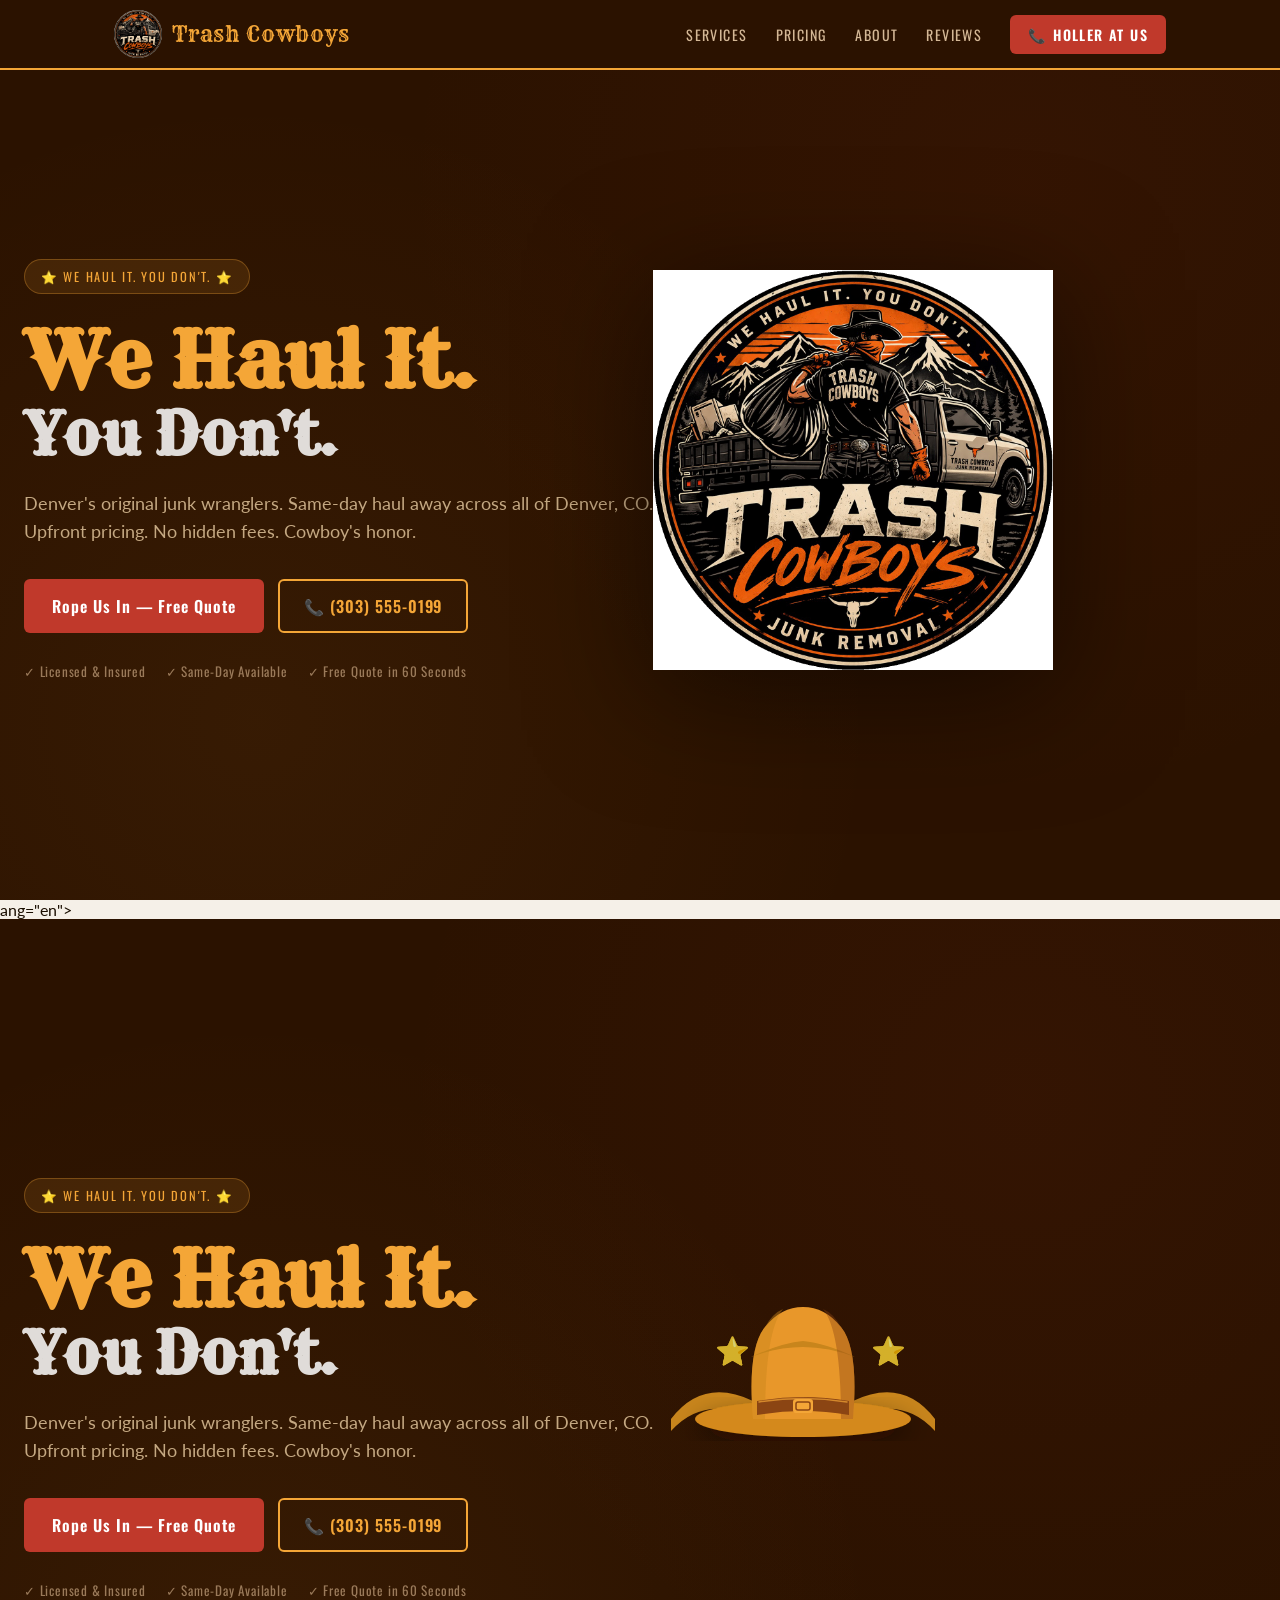
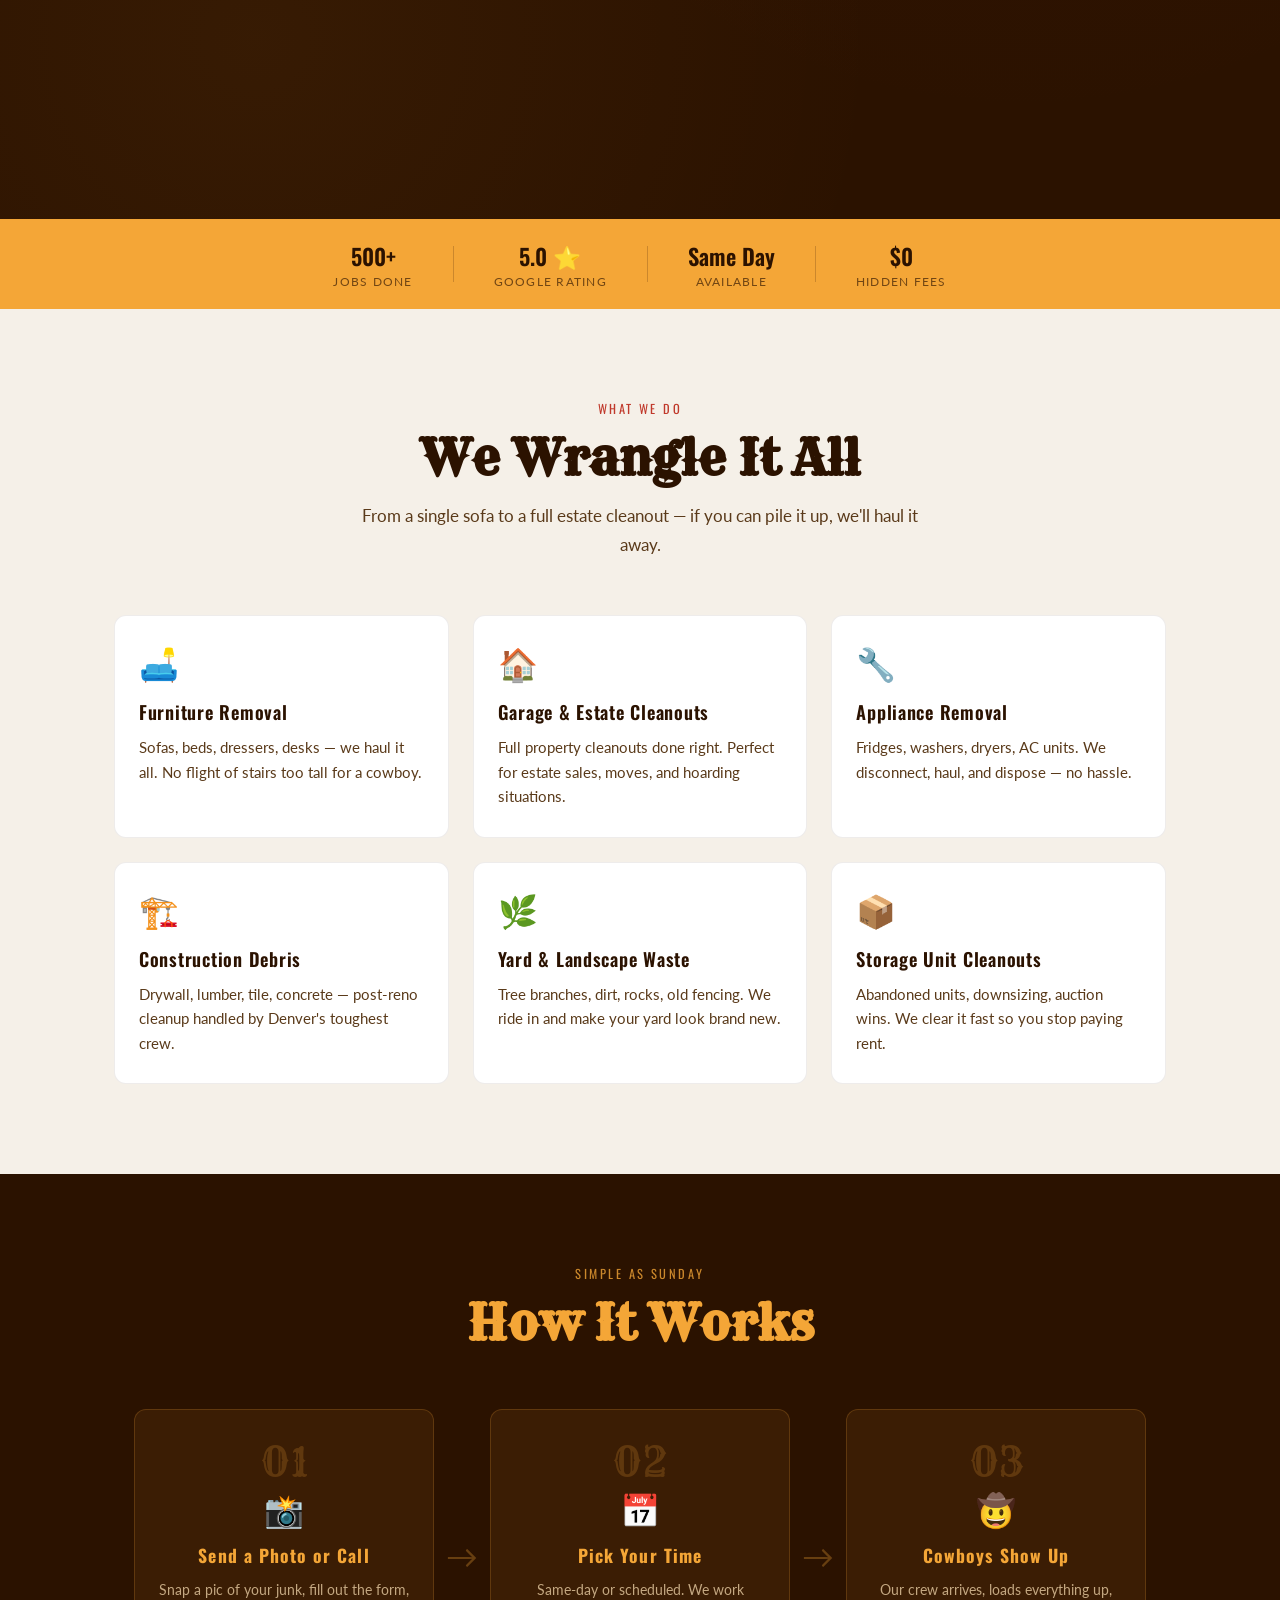
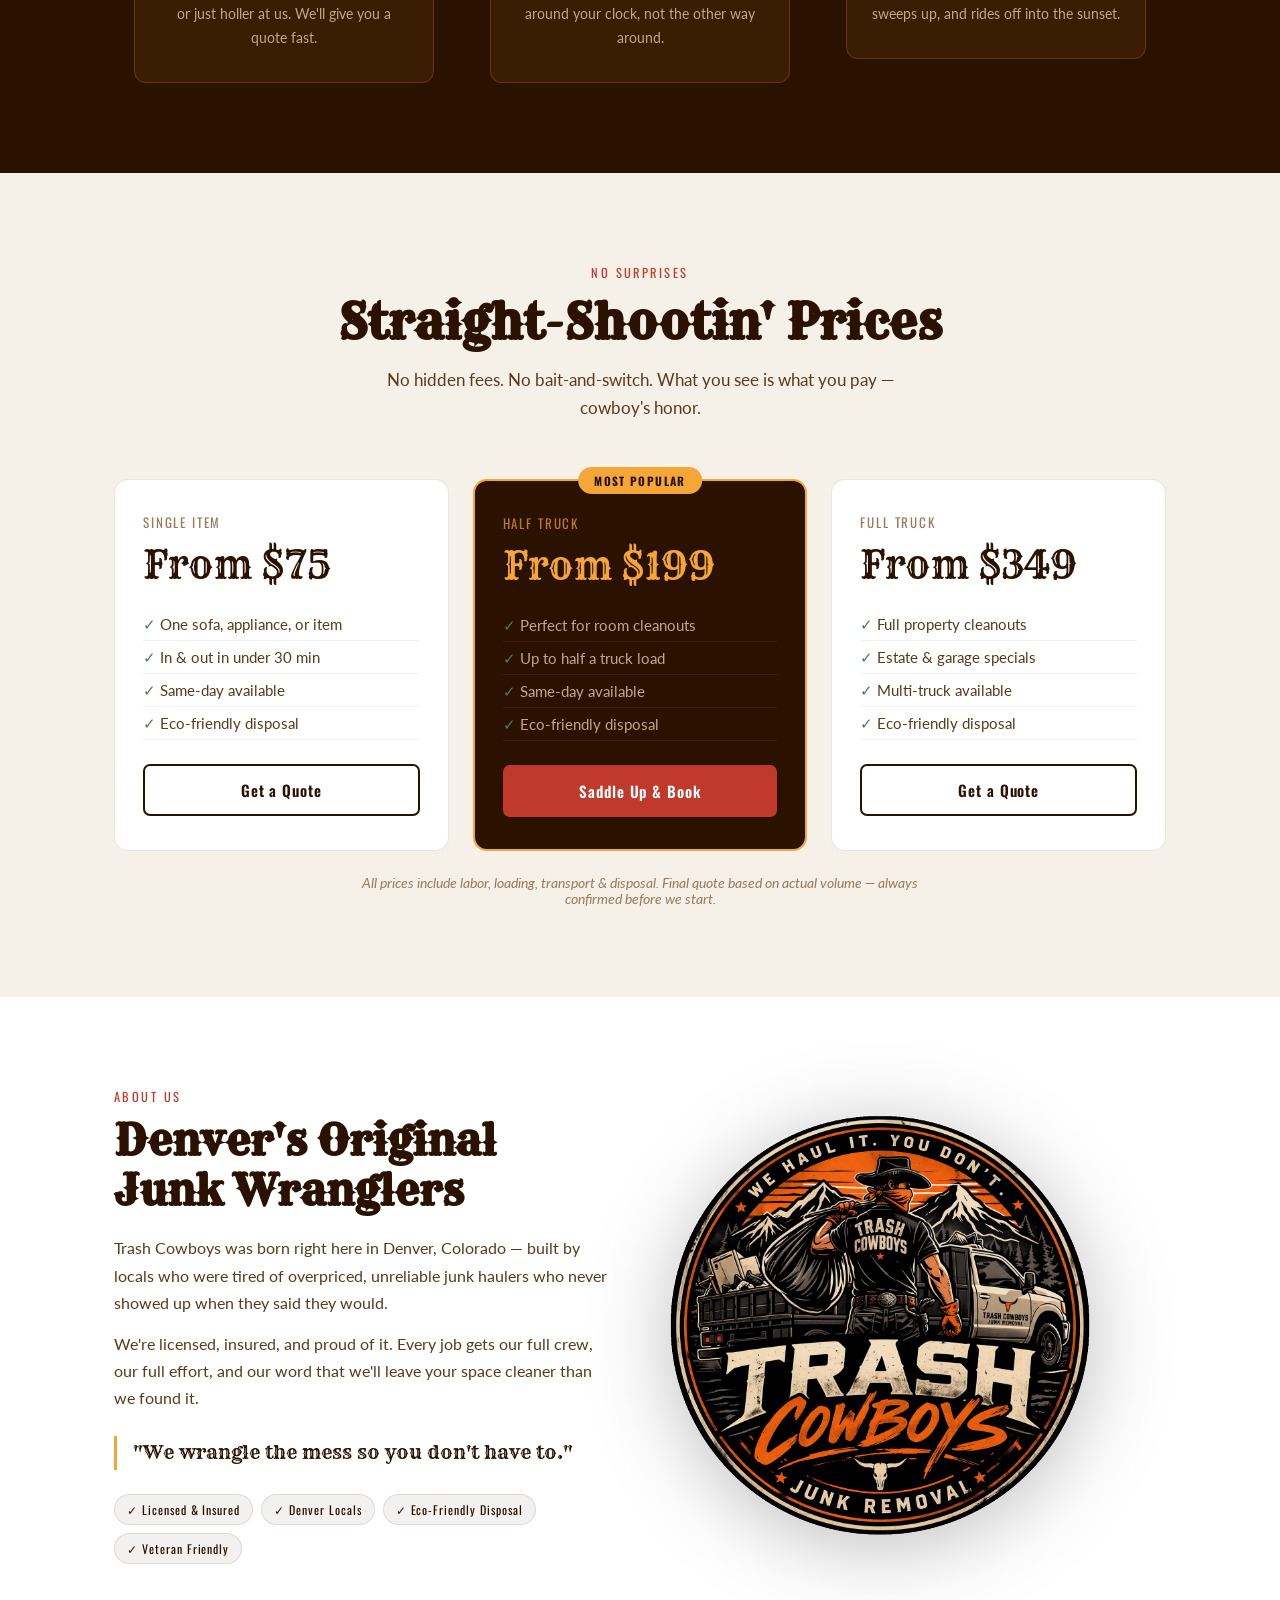
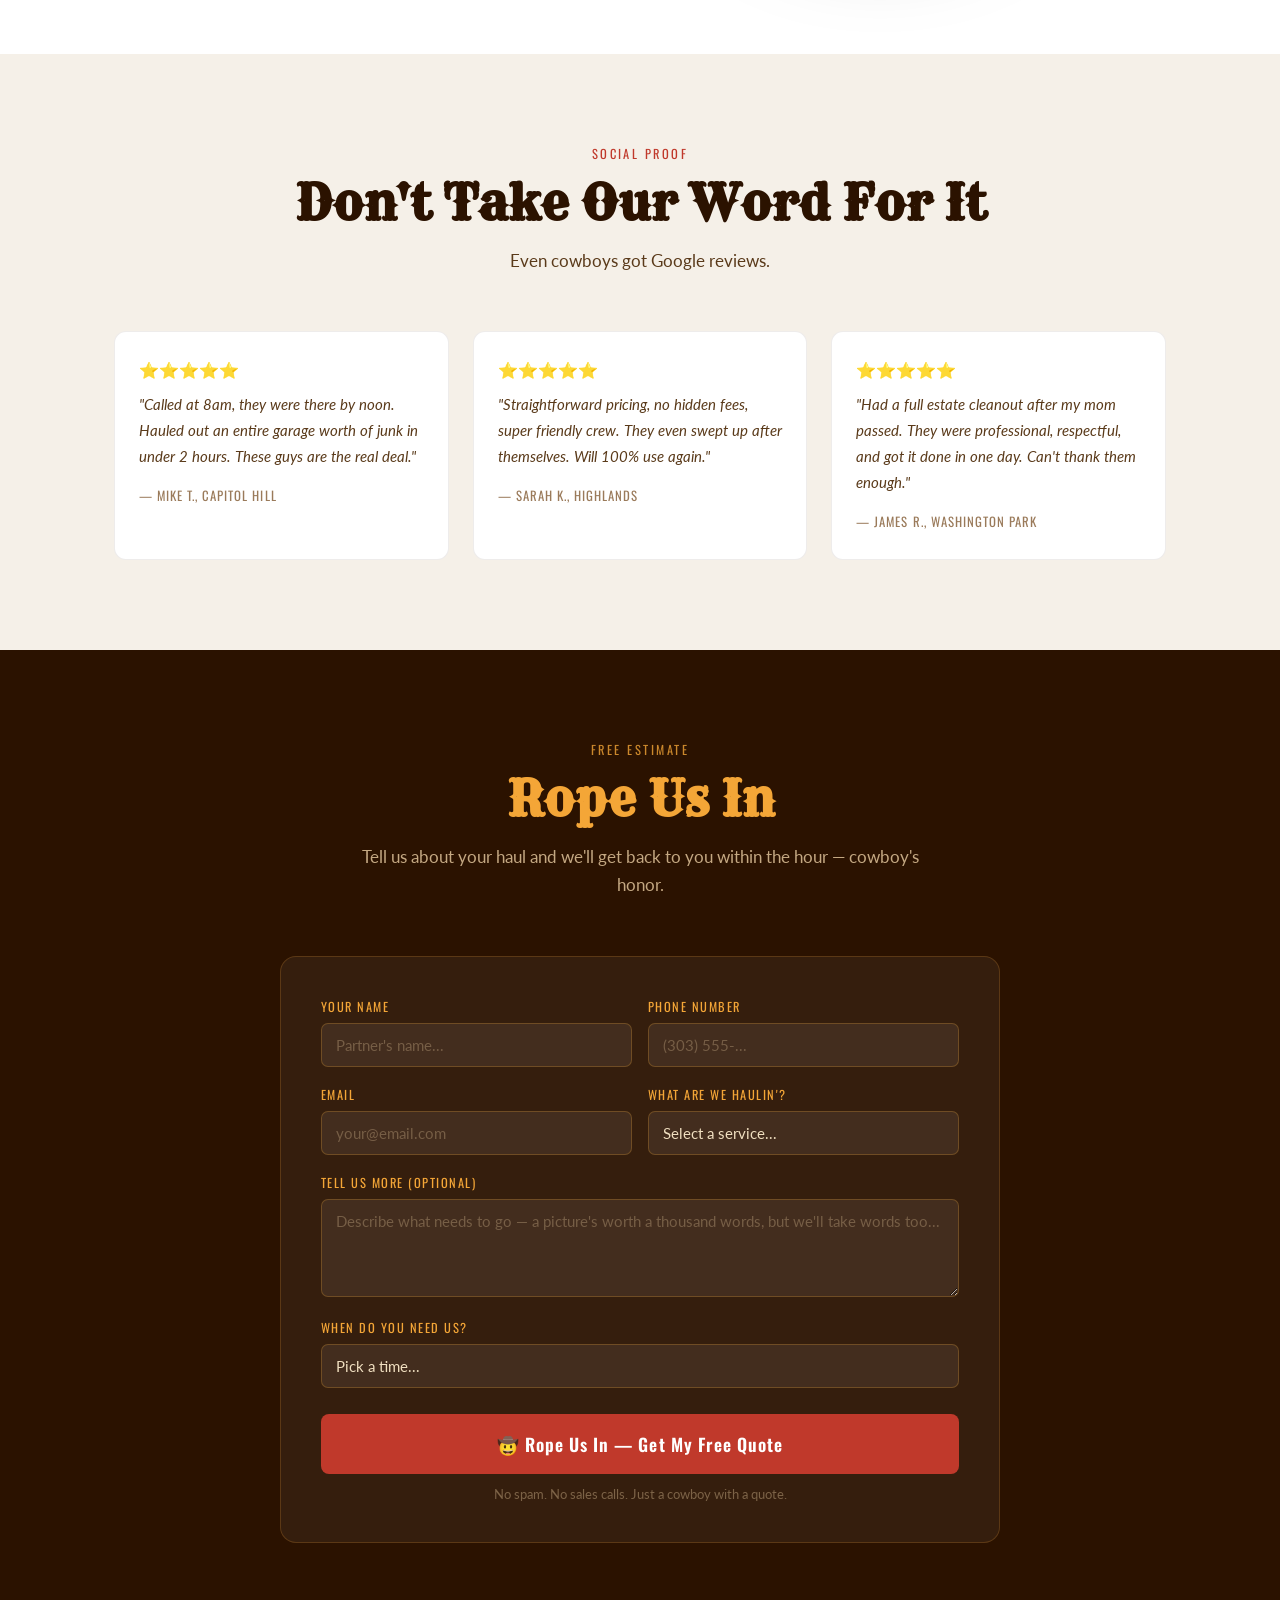
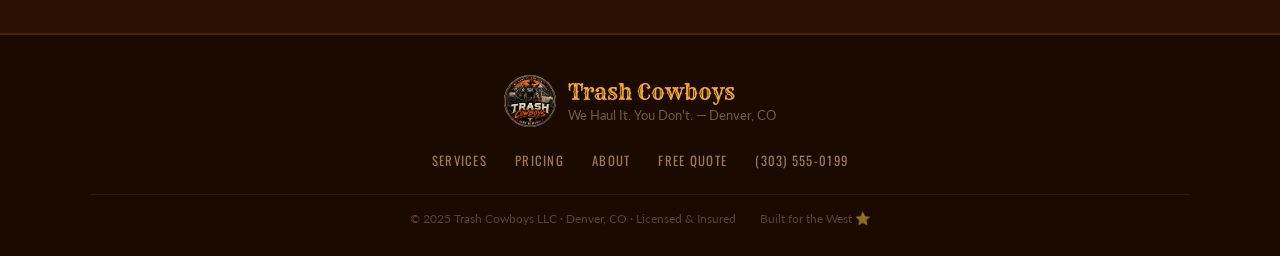
==== index.html @ 72f24564 "Add files via upload" ====
<!DOCTYPE html>
<html lang="en">
<head>
  <meta charset="UTF-8">
  <meta name="viewport" content="width=device-width, initial-scale=1.0">
  <title>Trash Cowboys | Denver Junk Removal | Same-Day Haul Away</title>
  <meta name="description" content="Denver's original junk wranglers. We ride in and haul it all out — same day. Free quotes, upfront pricing, no hidden fees. Call Trash Cowboys today!">
  <link rel="preconnect" href="https://fonts.googleapis.com">
  <link href="https://fonts.googleapis.com/css2?family=Rye&family=Oswald:wght@400;600&family=Lato:wght@400;700&display=swap" rel="stylesheet">
  <link rel="stylesheet" href="css/style.css">
</head>
<body>

  <!-- NAV -->
  <nav id="navbar">
    <div class="nav-inner">
      <a href="#" class="nav-logo">
        <img src="images/logo-500.png" alt="Trash Cowboys Logo" class="nav-logo-img">
        <span class="nav-brand">Trash Cowboys</span>
      </a>
      <div class="nav-links">
        <a href="#services">Services</a>
        <a href="#pricing">Pricing</a>
        <a href="#about">About</a>
        <a href="#reviews">Reviews</a>
        <a href="tel:+13035550199" class="nav-cta">📞 Holler at Us</a>
      </div>
      <button class="hamburger" id="hamburger" aria-label="Open menu">
        <span></span><span></span><span></span>
      </button>
    </div>
    <div class="mobile-menu" id="mobileMenu">
      <a href="#services">Services</a>
      <a href="#pricing">Pricing</a>
      <a href="#about">About</a>
      <a href="#reviews">Reviews</a>
      <a href="tel:+13035550199" class="mobile-cta">📞 Holler at Us</a>
    </div>
  </nav>

  <!-- HERO -->
  <section id="hero">
    <div class="hero-texture"></div>
    <div class="hero-content">
      <div class="hero-badge reveal">⭐ We Haul It. You Don't. ⭐</div>
      <h1 class="hero-title reveal delay-1">
        <span class="title-line">We Haul It.</span>
        <span class="title-line title-line-sub">You Don't.</span>
      </h1>
      <p class="hero-sub reveal delay-2">Denver's original junk wranglers. Same-day haul away across all of Denver, CO.<br>Upfront pricing. No hidden fees. Cowboy's honor.</p>
      <div class="hero-actions reveal delay-3">
        <a href="#quote" class="btn-primary">Rope Us In — Free Quote</a>
        <a href="tel:+13035550199" class="btn-secondary">📞 (303) 555-0199</a>
      </div>
      <div class="hero-trust reveal delay-4">
        <span>✓ Licensed &amp; Insured</span>
        <span>✓ Same-Day Available</span>
        <span>✓ Free Quote in 60 Seconds</span>
      </div>
    </div>
    <div class="hero-hat reveal delay-2">
      <img src="images/logo.png" alt="Trash Cowboys - Denver Junk Removal" class="hero-logo-img">
    </div>

  </section>ang="en">
<head>
  <meta charset="UTF-8">
  <meta name="viewport" content="width=device-width, initial-scale=1.0">
  <title>Trash Cowboys | Denver Junk Removal | Same-Day Haul Away</title>
  <meta name="description" content="Denver's original junk wranglers. We ride in and haul it all out — same day. Free quotes, upfront pricing, no hidden fees. Call Trash Cowboys today!">
  <link rel="preconnect" href="https://fonts.googleapis.com">
  <link href="https://fonts.googleapis.com/css2?family=Rye&family=Oswald:wght@400;600&family=Lato:wght@400;700&display=swap" rel="stylesheet">
  <link rel="stylesheet" href="css/style.css">
</head>
<body>

  <!-- NAV -->
  <nav id="navbar">
    <div class="nav-inner">
      <a href="#" class="nav-logo">
        <img src="images/logo-500.png" alt="Trash Cowboys Logo" class="nav-logo-img">
        <span class="nav-brand">Trash Cowboys</span>
      </a>
      <div class="nav-links">
        <a href="#services">Services</a>
        <a href="#pricing">Pricing</a>
        <a href="#about">About</a>
        <a href="#reviews">Reviews</a>
        <a href="tel:+13035550199" class="nav-cta">📞 Holler at Us</a>
      </div>
      <button class="hamburger" id="hamburger" aria-label="Open menu">
        <span></span><span></span><span></span>
      </button>
    </div>
    <div class="mobile-menu" id="mobileMenu">
      <a href="#services">Services</a>
      <a href="#pricing">Pricing</a>
      <a href="#about">About</a>
      <a href="#reviews">Reviews</a>
      <a href="tel:+13035550199" class="mobile-cta">📞 Holler at Us</a>
    </div>
  </nav>

  <!-- HERO -->
  <section id="hero">
    <div class="hero-texture"></div>
    <div class="hero-content">
      <div class="hero-badge reveal">⭐ We Haul It. You Don't. ⭐</div>
      <h1 class="hero-title reveal delay-1">
        <span class="title-line">We Haul It.</span>
        <span class="title-line title-line-sub">You Don't.</span>
      </h1>
      <p class="hero-sub reveal delay-2">Denver's original junk wranglers. Same-day haul away across all of Denver, CO.<br>Upfront pricing. No hidden fees. Cowboy's honor.</p>
      <div class="hero-actions reveal delay-3">
        <a href="#quote" class="btn-primary">Rope Us In — Free Quote</a>
        <a href="tel:+13035550199" class="btn-secondary">📞 (303) 555-0199</a>
      </div>
      <div class="hero-trust reveal delay-4">
        <span>✓ Licensed &amp; Insured</span>
        <span>✓ Same-Day Available</span>
        <span>✓ Free Quote in 60 Seconds</span>
      </div>
    </div>
    <div class="hero-hat reveal delay-2">
      <svg viewBox="0 0 300 200" width="100%" aria-hidden="true">
        <defs>
          <filter id="shadow">
            <feDropShadow dx="0" dy="8" stdDeviation="12" flood-color="#1a0800" flood-opacity="0.4"/>
          </filter>
        </defs>
        <!-- big decorative hat -->
        <path d="M18,130 Q50,88 100,112 L100,128 Q50,106 18,142 Z" fill="#C8851C"/>
        <path d="M282,130 Q250,88 200,112 L200,128 Q250,106 282,142 Z" fill="#C8851C"/>
        <ellipse cx="150" cy="130" rx="108" ry="18" fill="#D4891A" filter="url(#shadow)"/>
        <path d="M100,130 Q94,60 112,38 Q128,18 150,18 Q172,18 188,38 Q206,60 200,130 Z" fill="#E8972A"/>
        <path d="M98,68 Q150,48 202,68 Q172,54 150,52 Q128,54 98,68 Z" fill="#C8851C"/>
        <path d="M100,130 Q94,60 112,38 Q120,24 130,20 Q112,42 112,130 Z" fill="#C8851C" opacity="0.45"/>
        <path d="M200,130 Q206,60 188,38 Q180,24 170,20 Q188,42 188,130 Z" fill="#8B4513" opacity="0.4"/>
        <!-- hat band -->
        <path d="M104,112 Q150,104 196,112 L196,126 Q150,118 104,126 Z" fill="#8B4513"/>
        <path d="M106,113 Q150,106 194,113" fill="none" stroke="#F4A637" stroke-width="1.5" stroke-linecap="round" opacity="0.7"/>
        <!-- buckle -->
        <rect x="140" y="110" width="20" height="14" rx="3" fill="#F4A637"/>
        <rect x="143" y="113" width="14" height="8" rx="2" fill="none" stroke="#8B4513" stroke-width="1.5"/>
        <!-- stars -->
        <text x="62" y="72" font-size="28" opacity="0.8">⭐</text>
        <text x="218" y="72" font-size="28" opacity="0.8">⭐</text>
      </svg>
    </div>
  </section>

  <!-- TRUST BAR -->
  <div class="trust-bar">
    <div class="trust-inner">
      <div class="trust-item"><strong>500+</strong><span>Jobs Done</span></div>
      <div class="trust-divider"></div>
      <div class="trust-item"><strong>5.0 ⭐</strong><span>Google Rating</span></div>
      <div class="trust-divider"></div>
      <div class="trust-item"><strong>Same Day</strong><span>Available</span></div>
      <div class="trust-divider"></div>
      <div class="trust-item"><strong>$0</strong><span>Hidden Fees</span></div>
    </div>
  </div>

  <!-- SERVICES -->
  <section id="services">
    <div class="container">
      <div class="section-header">
        <div class="eyebrow">What We Do</div>
        <h2>We Wrangle It All</h2>
        <p>From a single sofa to a full estate cleanout — if you can pile it up, we'll haul it away.</p>
      </div>
      <div class="services-grid">
        <div class="service-card reveal">
          <div class="service-icon">🛋️</div>
          <h3>Furniture Removal</h3>
          <p>Sofas, beds, dressers, desks — we haul it all. No flight of stairs too tall for a cowboy.</p>
        </div>
        <div class="service-card reveal delay-1">
          <div class="service-icon">🏠</div>
          <h3>Garage &amp; Estate Cleanouts</h3>
          <p>Full property cleanouts done right. Perfect for estate sales, moves, and hoarding situations.</p>
        </div>
        <div class="service-card reveal delay-2">
          <div class="service-icon">🔧</div>
          <h3>Appliance Removal</h3>
          <p>Fridges, washers, dryers, AC units. We disconnect, haul, and dispose — no hassle.</p>
        </div>
        <div class="service-card reveal delay-3">
          <div class="service-icon">🏗️</div>
          <h3>Construction Debris</h3>
          <p>Drywall, lumber, tile, concrete — post-reno cleanup handled by Denver's toughest crew.</p>
        </div>
        <div class="service-card reveal delay-1">
          <div class="service-icon">🌿</div>
          <h3>Yard &amp; Landscape Waste</h3>
          <p>Tree branches, dirt, rocks, old fencing. We ride in and make your yard look brand new.</p>
        </div>
        <div class="service-card reveal delay-2">
          <div class="service-icon">📦</div>
          <h3>Storage Unit Cleanouts</h3>
          <p>Abandoned units, downsizing, auction wins. We clear it fast so you stop paying rent.</p>
        </div>
      </div>
    </div>
  </section>

  <!-- HOW IT WORKS -->
  <section id="how" class="how-section">
    <div class="container">
      <div class="section-header light">
        <div class="eyebrow light">Simple as Sunday</div>
        <h2>How It Works</h2>
      </div>
      <div class="steps-row">
        <div class="step reveal">
          <div class="step-num">01</div>
          <div class="step-icon">📸</div>
          <h3>Send a Photo or Call</h3>
          <p>Snap a pic of your junk, fill out the form, or just holler at us. We'll give you a quote fast.</p>
        </div>
        <div class="step-arrow">→</div>
        <div class="step reveal delay-1">
          <div class="step-num">02</div>
          <div class="step-icon">📅</div>
          <h3>Pick Your Time</h3>
          <p>Same-day or scheduled. We work around your clock, not the other way around.</p>
        </div>
        <div class="step-arrow">→</div>
        <div class="step reveal delay-2">
          <div class="step-num">03</div>
          <div class="step-icon">🤠</div>
          <h3>Cowboys Show Up</h3>
          <p>Our crew arrives, loads everything up, sweeps up, and rides off into the sunset.</p>
        </div>
      </div>
    </div>
  </section>

  <!-- PRICING -->
  <section id="pricing">
    <div class="container">
      <div class="section-header">
        <div class="eyebrow">No Surprises</div>
        <h2>Straight-Shootin' Prices</h2>
        <p>No hidden fees. No bait-and-switch. What you see is what you pay — cowboy's honor.</p>
      </div>
      <div class="pricing-grid">
        <div class="price-card reveal">
          <div class="price-tier">Single Item</div>
          <div class="price-amount">From $75</div>
          <ul class="price-list">
            <li>One sofa, appliance, or item</li>
            <li>In &amp; out in under 30 min</li>
            <li>Same-day available</li>
            <li>Eco-friendly disposal</li>
          </ul>
          <a href="#quote" class="btn-price">Get a Quote</a>
        </div>
        <div class="price-card featured reveal delay-1">
          <div class="price-badge">Most Popular</div>
          <div class="price-tier">Half Truck</div>
          <div class="price-amount">From $199</div>
          <ul class="price-list">
            <li>Perfect for room cleanouts</li>
            <li>Up to half a truck load</li>
            <li>Same-day available</li>
            <li>Eco-friendly disposal</li>
          </ul>
          <a href="#quote" class="btn-price featured-btn">Saddle Up &amp; Book</a>
        </div>
        <div class="price-card reveal delay-2">
          <div class="price-tier">Full Truck</div>
          <div class="price-amount">From $349</div>
          <ul class="price-list">
            <li>Full property cleanouts</li>
            <li>Estate &amp; garage specials</li>
            <li>Multi-truck available</li>
            <li>Eco-friendly disposal</li>
          </ul>
          <a href="#quote" class="btn-price">Get a Quote</a>
        </div>
      </div>
      <p class="pricing-note">All prices include labor, loading, transport &amp; disposal. Final quote based on actual volume — always confirmed before we start.</p>
    </div>
  </section>

  <!-- ABOUT -->
  <section id="about" class="about-section">
    <div class="container about-inner">
      <div class="about-text reveal">
        <div class="eyebrow">About Us</div>
        <h2>Denver's Original Junk Wranglers</h2>
        <p>Trash Cowboys was born right here in Denver, Colorado — built by locals who were tired of overpriced, unreliable junk haulers who never showed up when they said they would.</p>
        <p>We're licensed, insured, and proud of it. Every job gets our full crew, our full effort, and our word that we'll leave your space cleaner than we found it.</p>
        <p class="about-quote">"We wrangle the mess so you don't have to."</p>
        <div class="about-badges">
          <span class="badge">✓ Licensed &amp; Insured</span>
          <span class="badge">✓ Denver Locals</span>
          <span class="badge">✓ Eco-Friendly Disposal</span>
          <span class="badge">✓ Veteran Friendly</span>
        </div>
      </div>
      <div class="about-hat reveal delay-2">
        <img src="images/logo.png" alt="Trash Cowboys Logo" class="about-logo-img">
      </div>
    </div>
  </section>

  <!-- REVIEWS -->
  <section id="reviews">
    <div class="container">
      <div class="section-header">
        <div class="eyebrow">Social Proof</div>
        <h2>Don't Take Our Word For It</h2>
        <p>Even cowboys got Google reviews.</p>
      </div>
      <div class="reviews-grid">
        <div class="review-card reveal">
          <div class="review-stars">⭐⭐⭐⭐⭐</div>
          <p>"Called at 8am, they were there by noon. Hauled out an entire garage worth of junk in under 2 hours. These guys are the real deal."</p>
          <div class="reviewer">— Mike T., Capitol Hill</div>
        </div>
        <div class="review-card reveal delay-1">
          <div class="review-stars">⭐⭐⭐⭐⭐</div>
          <p>"Straightforward pricing, no hidden fees, super friendly crew. They even swept up after themselves. Will 100% use again."</p>
          <div class="reviewer">— Sarah K., Highlands</div>
        </div>
        <div class="review-card reveal delay-2">
          <div class="review-stars">⭐⭐⭐⭐⭐</div>
          <p>"Had a full estate cleanout after my mom passed. They were professional, respectful, and got it done in one day. Can't thank them enough."</p>
          <div class="reviewer">— James R., Washington Park</div>
        </div>
      </div>
    </div>
  </section>

  <!-- QUOTE FORM -->
  <section id="quote" class="quote-section">
    <div class="container">
      <div class="section-header light">
        <div class="eyebrow light">Free Estimate</div>
        <h2>Rope Us In</h2>
        <p>Tell us about your haul and we'll get back to you within the hour — cowboy's honor.</p>
      </div>
      <div class="form-wrap reveal">
        <form id="quoteForm" class="quote-form">
          <div class="form-row">
            <div class="form-group">
              <label for="name">Your Name</label>
              <input type="text" id="name" name="name" placeholder="Partner's name..." required>
            </div>
            <div class="form-group">
              <label for="phone">Phone Number</label>
              <input type="tel" id="phone" name="phone" placeholder="(303) 555-..." required>
            </div>
          </div>
          <div class="form-row">
            <div class="form-group">
              <label for="email">Email</label>
              <input type="email" id="email" name="email" placeholder="your@email.com">
            </div>
            <div class="form-group">
              <label for="service">What Are We Haulin'?</label>
              <select id="service" name="service">
                <option value="">Select a service...</option>
                <option>Single item removal</option>
                <option>Furniture removal</option>
                <option>Garage cleanout</option>
                <option>Estate cleanout</option>
                <option>Appliance removal</option>
                <option>Construction debris</option>
                <option>Yard waste</option>
                <option>Storage unit cleanout</option>
                <option>Full truck load</option>
              </select>
            </div>
          </div>
          <div class="form-group">
            <label for="message">Tell Us More (optional)</label>
            <textarea id="message" name="message" rows="4" placeholder="Describe what needs to go — a picture's worth a thousand words, but we'll take words too..."></textarea>
          </div>
          <div class="form-group">
            <label for="timing">When Do You Need Us?</label>
            <select id="timing" name="timing">
              <option value="">Pick a time...</option>
              <option>Today (same-day)</option>
              <option>Tomorrow</option>
              <option>This week</option>
              <option>Next week</option>
              <option>I'm flexible</option>
            </select>
          </div>
          <button type="submit" class="btn-submit">🤠 Rope Us In — Get My Free Quote</button>
          <p class="form-note">No spam. No sales calls. Just a cowboy with a quote.</p>
        </form>
        <div id="formSuccess" class="form-success" style="display:none;">
          <div class="success-hat">🤠</div>
          <h3>Yee-Haw!</h3>
          <p>We got your rope, partner. A Trash Cowboys crew member will call you within the hour.</p>
          <p class="success-sub">In a hurry? Call us directly: <a href="tel:+13035550199">(303) 555-0199</a></p>
        </div>
      </div>
    </div>
  </section>

  <!-- FOOTER -->
  <footer>
    <div class="footer-inner">
      <div class="footer-brand">
        <img src="images/logo-500.png" alt="Trash Cowboys" class="footer-logo-img">
        <div>
          <div class="footer-name">Trash Cowboys</div>
          <div class="footer-tagline">We Haul It. You Don't. — Denver, CO</div>
        </div>
      </div>
      <div class="footer-links">
        <a href="#services">Services</a>
        <a href="#pricing">Pricing</a>
        <a href="#about">About</a>
        <a href="#quote">Free Quote</a>
        <a href="tel:+13035550199">(303) 555-0199</a>
      </div>
      <div class="footer-bottom">
        <span>© 2025 Trash Cowboys LLC · Denver, CO · Licensed &amp; Insured</span>
        <span>Built for the West ⭐</span>
      </div>
    </div>
  </footer>

  <script src="js/main.js"></script>
</body>
</html>
---- css/style.css ----
/* ─── RESET & BASE ─────────────────────────────────────────── */
*, *::before, *::after { box-sizing: border-box; margin: 0; padding: 0; }

:root {
  --trail-dust:  #2B1200;
  --spur-gold:   #F4A637;
  --spur-dark:   #C8851C;
  --rodeo-red:   #C0392B;
  --ranch-cream: #F5F0E8;
  --mesa-green:  #4A7C59;
  --brown-mid:   #8B4513;
  --text-dark:   #1a0e00;
  --text-mid:    #5a3a1a;
  --text-light:  #9a7a5a;
  --ff-display:  'Rye', serif;
  --ff-heading:  'Oswald', sans-serif;
  --ff-body:     'Lato', sans-serif;
}

html { scroll-behavior: smooth; }

body {
  font-family: var(--ff-body);
  background: var(--ranch-cream);
  color: var(--text-dark);
  overflow-x: hidden;
}

.container {
  max-width: 1100px;
  margin: 0 auto;
  padding: 0 24px;
}

img, svg { max-width: 100%; display: block; }

a { text-decoration: none; color: inherit; }

/* ─── NAV ───────────────────────────────────────────────────── */
#navbar {
  position: fixed;
  top: 0; left: 0; right: 0;
  z-index: 100;
  background: var(--trail-dust);
  border-bottom: 2px solid var(--spur-gold);
  transition: box-shadow 0.3s;
}

#navbar.scrolled {
  box-shadow: 0 4px 24px rgba(0,0,0,0.4);
}

.nav-inner {
  max-width: 1100px;
  margin: 0 auto;
  padding: 0 24px;
  height: 68px;
  display: flex;
  align-items: center;
  justify-content: space-between;
  gap: 24px;
}

.nav-logo {
  display: flex;
  align-items: center;
  gap: 10px;
  text-decoration: none;
}

.nav-brand {
  font-family: var(--ff-display);
  font-size: 1.3rem;
  color: var(--spur-gold);
  letter-spacing: 0.04em;
}

.nav-links {
  display: flex;
  align-items: center;
  gap: 28px;
}

.nav-links a {
  font-family: var(--ff-heading);
  font-size: 0.88rem;
  letter-spacing: 0.1em;
  text-transform: uppercase;
  color: #d4b896;
  transition: color 0.2s;
}

.nav-links a:hover { color: var(--spur-gold); }

.nav-cta {
  background: var(--rodeo-red) !important;
  color: #fff !important;
  padding: 9px 18px;
  border-radius: 6px;
  font-weight: 600 !important;
  transition: background 0.2s, transform 0.15s !important;
}

.nav-cta:hover {
  background: #a93226 !important;
  transform: translateY(-1px);
}

.hamburger {
  display: none;
  flex-direction: column;
  gap: 5px;
  background: none;
  border: none;
  cursor: pointer;
  padding: 4px;
}

.hamburger span {
  display: block;
  width: 24px;
  height: 2px;
  background: var(--spur-gold);
  border-radius: 2px;
  transition: 0.3s;
}

.mobile-menu {
  display: none;
  flex-direction: column;
  background: var(--trail-dust);
  padding: 16px 24px 24px;
  gap: 16px;
  border-top: 1px solid rgba(244,166,55,0.2);
}

.mobile-menu.open { display: flex; }

.mobile-menu a {
  font-family: var(--ff-heading);
  font-size: 1rem;
  letter-spacing: 0.08em;
  text-transform: uppercase;
  color: #d4b896;
}

.mobile-cta {
  background: var(--rodeo-red) !important;
  color: #fff !important;
  padding: 12px 20px;
  border-radius: 6px;
  text-align: center;
  font-weight: 700 !important;
}

/* ─── HERO ──────────────────────────────────────────────────── */
#hero {
  min-height: 100vh;
  background: var(--trail-dust);
  display: flex;
  align-items: center;
  padding: 100px 24px 60px;
  position: relative;
  overflow: hidden;
}

.hero-texture {
  position: absolute;
  inset: 0;
  background-image:
    radial-gradient(circle at 20% 80%, rgba(244,166,55,0.06) 0%, transparent 50%),
    radial-gradient(circle at 80% 20%, rgba(192,57,43,0.06) 0%, transparent 50%);
  pointer-events: none;
}

#hero .container {
  max-width: 1100px;
  margin: 0 auto;
  width: 100%;
  display: grid;
  grid-template-columns: 1fr 1fr;
  gap: 40px;
  align-items: center;
}

.hero-content { grid-column: 1; }
.hero-hat { grid-column: 2; max-width: 400px; justify-self: center; }

.hero-badge {
  display: inline-block;
  background: rgba(244,166,55,0.12);
  border: 1px solid rgba(244,166,55,0.3);
  color: var(--spur-gold);
  font-family: var(--ff-heading);
  font-size: 0.78rem;
  letter-spacing: 0.14em;
  text-transform: uppercase;
  padding: 7px 16px;
  border-radius: 30px;
  margin-bottom: 24px;
}

.hero-title {
  font-family: var(--ff-display);
  font-size: clamp(2.8rem, 6vw, 5rem);
  color: var(--spur-gold);
  line-height: 1.1;
  margin-bottom: 24px;
}

.title-line { display: block; }

.title-amp {
  display: block;
  color: var(--rodeo-red);
  font-size: 0.7em;
  line-height: 1;
  margin: 4px 0;
}

.hero-sub {
  font-size: 1.1rem;
  color: #c4a882;
  line-height: 1.6;
  margin-bottom: 32px;
}

.hero-actions {
  display: flex;
  gap: 14px;
  flex-wrap: wrap;
  margin-bottom: 28px;
}

.btn-primary {
  background: var(--rodeo-red);
  color: #fff;
  font-family: var(--ff-heading);
  font-size: 1rem;
  font-weight: 600;
  letter-spacing: 0.06em;
  padding: 15px 28px;
  border-radius: 6px;
  transition: background 0.2s, transform 0.15s;
  display: inline-block;
}

.btn-primary:hover {
  background: #a93226;
  transform: translateY(-2px);
}

.btn-secondary {
  background: transparent;
  color: var(--spur-gold);
  border: 2px solid var(--spur-gold);
  font-family: var(--ff-heading);
  font-size: 1rem;
  font-weight: 600;
  letter-spacing: 0.06em;
  padding: 13px 24px;
  border-radius: 6px;
  transition: background 0.2s, color 0.2s;
  display: inline-block;
}

.btn-secondary:hover {
  background: var(--spur-gold);
  color: var(--trail-dust);
}

.hero-trust {
  display: flex;
  gap: 20px;
  flex-wrap: wrap;
}

.hero-trust span {
  font-size: 0.82rem;
  color: #9a7a5a;
  font-family: var(--ff-heading);
  letter-spacing: 0.06em;
}

/* ─── TRUST BAR ─────────────────────────────────────────────── */
.trust-bar {
  background: var(--spur-gold);
  padding: 20px 24px;
}

.trust-inner {
  max-width: 1100px;
  margin: 0 auto;
  display: flex;
  align-items: center;
  justify-content: center;
  gap: 40px;
  flex-wrap: wrap;
}

.trust-item {
  display: flex;
  flex-direction: column;
  align-items: center;
  gap: 2px;
}

.trust-item strong {
  font-family: var(--ff-heading);
  font-size: 1.4rem;
  font-weight: 600;
  color: var(--trail-dust);
}

.trust-item span {
  font-size: 0.78rem;
  letter-spacing: 0.1em;
  text-transform: uppercase;
  color: rgba(43,18,0,0.65);
}

.trust-divider {
  width: 1px;
  height: 36px;
  background: rgba(43,18,0,0.2);
}

/* ─── SECTIONS BASE ─────────────────────────────────────────── */
section {
  padding: 90px 0;
}

.section-header {
  text-align: center;
  margin-bottom: 56px;
}

.eyebrow {
  font-family: var(--ff-heading);
  font-size: 0.78rem;
  letter-spacing: 0.2em;
  text-transform: uppercase;
  color: var(--rodeo-red);
  margin-bottom: 10px;
}

.eyebrow.light { color: var(--spur-gold); opacity: 0.8; }

.section-header h2 {
  font-family: var(--ff-display);
  font-size: clamp(2rem, 4vw, 3rem);
  color: var(--trail-dust);
  margin-bottom: 14px;
}

.section-header.light h2 { color: var(--spur-gold); }

.section-header p {
  font-size: 1.05rem;
  color: var(--text-mid);
  max-width: 560px;
  margin: 0 auto;
  line-height: 1.7;
}

.section-header.light p { color: #c4a882; }

/* ─── SERVICES ──────────────────────────────────────────────── */
.services-grid {
  display: grid;
  grid-template-columns: repeat(3, 1fr);
  gap: 24px;
}

.service-card {
  background: #fff;
  border: 1px solid rgba(43,18,0,0.08);
  border-radius: 12px;
  padding: 28px 24px;
  transition: transform 0.25s, box-shadow 0.25s;
}

.service-card:hover {
  transform: translateY(-4px);
  box-shadow: 0 12px 32px rgba(43,18,0,0.1);
}

.service-icon {
  font-size: 2rem;
  margin-bottom: 14px;
}

.service-card h3 {
  font-family: var(--ff-heading);
  font-size: 1.15rem;
  font-weight: 600;
  color: var(--trail-dust);
  letter-spacing: 0.04em;
  margin-bottom: 10px;
}

.service-card p {
  font-size: 0.93rem;
  color: var(--text-mid);
  line-height: 1.65;
}

/* ─── HOW IT WORKS ──────────────────────────────────────────── */
.how-section {
  background: var(--trail-dust);
}

.steps-row {
  display: flex;
  align-items: flex-start;
  gap: 12px;
  justify-content: center;
  flex-wrap: wrap;
}

.step {
  background: rgba(244,166,55,0.08);
  border: 1px solid rgba(244,166,55,0.2);
  border-radius: 12px;
  padding: 32px 24px;
  flex: 1;
  min-width: 220px;
  max-width: 300px;
  text-align: center;
}

.step-num {
  font-family: var(--ff-display);
  font-size: 2.5rem;
  color: rgba(244,166,55,0.2);
  line-height: 1;
  margin-bottom: 8px;
}

.step-icon {
  font-size: 2rem;
  margin-bottom: 12px;
}

.step h3 {
  font-family: var(--ff-heading);
  font-size: 1.1rem;
  color: var(--spur-gold);
  letter-spacing: 0.06em;
  margin-bottom: 10px;
}

.step p {
  font-size: 0.9rem;
  color: #c4a882;
  line-height: 1.65;
}

.step-arrow {
  font-size: 2rem;
  color: var(--spur-gold);
  opacity: 0.3;
  align-self: center;
  padding-top: 20px;
}

/* ─── PRICING ───────────────────────────────────────────────── */
#pricing { background: var(--ranch-cream); }

.pricing-grid {
  display: grid;
  grid-template-columns: repeat(3, 1fr);
  gap: 24px;
  margin-bottom: 24px;
}

.price-card {
  background: #fff;
  border: 1px solid rgba(43,18,0,0.1);
  border-radius: 14px;
  padding: 32px 28px;
  position: relative;
  transition: transform 0.25s;
}

.price-card:hover { transform: translateY(-4px); }

.price-card.featured {
  border: 2px solid var(--spur-gold);
  background: var(--trail-dust);
  transform: translateY(-8px);
}

.price-badge {
  position: absolute;
  top: -14px;
  left: 50%;
  transform: translateX(-50%);
  background: var(--spur-gold);
  color: var(--trail-dust);
  font-family: var(--ff-heading);
  font-size: 0.72rem;
  font-weight: 700;
  letter-spacing: 0.12em;
  text-transform: uppercase;
  padding: 5px 16px;
  border-radius: 20px;
  white-space: nowrap;
}

.price-tier {
  font-family: var(--ff-heading);
  font-size: 0.82rem;
  letter-spacing: 0.14em;
  text-transform: uppercase;
  color: var(--text-light);
  margin-bottom: 8px;
}

.price-card.featured .price-tier { color: var(--spur-gold); opacity: 0.7; }

.price-amount {
  font-family: var(--ff-display);
  font-size: 2.4rem;
  color: var(--trail-dust);
  margin-bottom: 20px;
}

.price-card.featured .price-amount { color: var(--spur-gold); }

.price-list {
  list-style: none;
  margin-bottom: 24px;
}

.price-list li {
  padding: 7px 0;
  font-size: 0.92rem;
  color: var(--text-mid);
  border-bottom: 1px solid rgba(43,18,0,0.06);
}

.price-list li::before { content: "✓ "; color: var(--mesa-green); }

.price-card.featured .price-list li { color: #c4a882; border-color: rgba(244,166,55,0.1); }

.btn-price {
  display: block;
  text-align: center;
  font-family: var(--ff-heading);
  font-size: 0.95rem;
  font-weight: 600;
  letter-spacing: 0.06em;
  padding: 13px 20px;
  border-radius: 7px;
  border: 2px solid var(--trail-dust);
  color: var(--trail-dust);
  transition: background 0.2s, color 0.2s;
}

.btn-price:hover {
  background: var(--trail-dust);
  color: var(--spur-gold);
}

.featured-btn {
  background: var(--rodeo-red) !important;
  border-color: var(--rodeo-red) !important;
  color: #fff !important;
}

.featured-btn:hover {
  background: #a93226 !important;
  border-color: #a93226 !important;
}

.pricing-note {
  text-align: center;
  font-size: 0.85rem;
  color: var(--text-light);
  font-style: italic;
  max-width: 600px;
  margin: 0 auto;
}

/* ─── ABOUT ─────────────────────────────────────────────────── */
.about-section { background: #fff; }

.about-inner {
  display: grid;
  grid-template-columns: 1fr 1fr;
  gap: 60px;
  align-items: center;
}

.about-text .eyebrow { display: block; margin-bottom: 10px; }

.about-text h2 {
  font-family: var(--ff-display);
  font-size: clamp(1.8rem, 3.5vw, 2.6rem);
  color: var(--trail-dust);
  margin-bottom: 20px;
  line-height: 1.2;
}

.about-text p {
  font-size: 0.97rem;
  color: var(--text-mid);
  line-height: 1.75;
  margin-bottom: 14px;
}

.about-quote {
  font-family: var(--ff-display);
  font-size: 1.2rem !important;
  color: var(--trail-dust) !important;
  border-left: 3px solid var(--spur-gold);
  padding-left: 16px;
  margin: 24px 0 !important;
}

.about-badges {
  display: flex;
  gap: 8px;
  flex-wrap: wrap;
  margin-top: 10px;
}

.badge {
  background: rgba(43,18,0,0.06);
  border: 1px solid rgba(43,18,0,0.1);
  color: var(--trail-dust);
  font-family: var(--ff-heading);
  font-size: 0.75rem;
  letter-spacing: 0.08em;
  padding: 6px 12px;
  border-radius: 20px;
}

/* ─── REVIEWS ───────────────────────────────────────────────── */
#reviews { background: var(--ranch-cream); }

.reviews-grid {
  display: grid;
  grid-template-columns: repeat(3, 1fr);
  gap: 24px;
}

.review-card {
  background: #fff;
  border: 1px solid rgba(43,18,0,0.08);
  border-radius: 12px;
  padding: 28px 24px;
}

.review-stars {
  font-size: 1rem;
  margin-bottom: 12px;
}

.review-card p {
  font-size: 0.95rem;
  color: var(--text-mid);
  line-height: 1.7;
  margin-bottom: 16px;
  font-style: italic;
}

.reviewer {
  font-family: var(--ff-heading);
  font-size: 0.8rem;
  letter-spacing: 0.08em;
  color: var(--text-light);
  text-transform: uppercase;
}

/* ─── QUOTE FORM ────────────────────────────────────────────── */
.quote-section { background: var(--trail-dust); }

.form-wrap {
  max-width: 720px;
  margin: 0 auto;
}

.quote-form {
  background: rgba(255,255,255,0.05);
  border: 1px solid rgba(244,166,55,0.2);
  border-radius: 16px;
  padding: 40px;
}

.form-row {
  display: grid;
  grid-template-columns: 1fr 1fr;
  gap: 16px;
}

.form-group {
  margin-bottom: 18px;
}

.form-group label {
  display: block;
  font-family: var(--ff-heading);
  font-size: 0.78rem;
  letter-spacing: 0.12em;
  text-transform: uppercase;
  color: var(--spur-gold);
  margin-bottom: 7px;
}

.form-group input,
.form-group select,
.form-group textarea {
  width: 100%;
  background: rgba(255,255,255,0.07);
  border: 1px solid rgba(244,166,55,0.25);
  border-radius: 7px;
  padding: 12px 14px;
  font-family: var(--ff-body);
  font-size: 0.95rem;
  color: #f0dfc0;
  outline: none;
  transition: border-color 0.2s;
  appearance: none;
}

.form-group input::placeholder,
.form-group textarea::placeholder {
  color: rgba(196,168,130,0.4);
}

.form-group input:focus,
.form-group select:focus,
.form-group textarea:focus {
  border-color: var(--spur-gold);
}

.form-group select option { background: #2B1200; color: #f0dfc0; }

.btn-submit {
  width: 100%;
  background: var(--rodeo-red);
  color: #fff;
  border: none;
  border-radius: 8px;
  padding: 17px 28px;
  font-family: var(--ff-heading);
  font-size: 1.1rem;
  font-weight: 600;
  letter-spacing: 0.06em;
  cursor: pointer;
  transition: background 0.2s, transform 0.15s;
  margin-top: 8px;
}

.btn-submit:hover {
  background: #a93226;
  transform: translateY(-2px);
}

.form-note {
  text-align: center;
  font-size: 0.8rem;
  color: rgba(196,168,130,0.5);
  margin-top: 12px;
}

.form-success {
  text-align: center;
  padding: 60px 40px;
  background: rgba(255,255,255,0.05);
  border: 1px solid rgba(244,166,55,0.2);
  border-radius: 16px;
}

.success-hat { font-size: 4rem; margin-bottom: 16px; }

.form-success h3 {
  font-family: var(--ff-display);
  font-size: 2.4rem;
  color: var(--spur-gold);
  margin-bottom: 16px;
}

.form-success p {
  color: #c4a882;
  font-size: 1.05rem;
  line-height: 1.65;
  margin-bottom: 10px;
}

.success-sub a { color: var(--spur-gold); font-weight: 700; }

/* ─── FOOTER ────────────────────────────────────────────────── */
footer {
  background: #1a0a00;
  border-top: 2px solid rgba(244,166,55,0.2);
  padding: 40px 24px 30px;
}

.footer-inner {
  max-width: 1100px;
  margin: 0 auto;
  display: flex;
  flex-direction: column;
  align-items: center;
  gap: 24px;
}

.footer-brand {
  display: flex;
  align-items: center;
  gap: 12px;
}

.footer-name {
  font-family: var(--ff-display);
  font-size: 1.3rem;
  color: var(--spur-gold);
}

.footer-tagline {
  font-size: 0.8rem;
  color: rgba(196,168,130,0.5);
  margin-top: 2px;
}

.footer-links {
  display: flex;
  gap: 28px;
  flex-wrap: wrap;
  justify-content: center;
}

.footer-links a {
  font-family: var(--ff-heading);
  font-size: 0.8rem;
  letter-spacing: 0.1em;
  text-transform: uppercase;
  color: #9a7a5a;
  transition: color 0.2s;
}

.footer-links a:hover { color: var(--spur-gold); }

.footer-bottom {
  display: flex;
  gap: 24px;
  flex-wrap: wrap;
  justify-content: center;
  font-size: 0.78rem;
  color: rgba(154,122,90,0.5);
  padding-top: 16px;
  border-top: 1px solid rgba(244,166,55,0.08);
  width: 100%;
  text-align: center;
}

/* ─── ANIMATIONS ────────────────────────────────────────────── */
.reveal {
  opacity: 0;
  transform: translateY(28px);
  transition: opacity 0.65s ease, transform 0.65s ease;
}

.reveal.visible {
  opacity: 1;
  transform: translateY(0);
}

.delay-1 { transition-delay: 0.12s; }
.delay-2 { transition-delay: 0.24s; }
.delay-3 { transition-delay: 0.36s; }
.delay-4 { transition-delay: 0.48s; }

/* ─── RESPONSIVE ────────────────────────────────────────────── */
@media (max-width: 900px) {
  #hero .container { grid-template-columns: 1fr; }
  .hero-hat { display: none; }
  .services-grid { grid-template-columns: repeat(2, 1fr); }
  .pricing-grid { grid-template-columns: 1fr; max-width: 380px; margin: 0 auto 24px; }
  .price-card.featured { transform: none; }
  .about-inner { grid-template-columns: 1fr; }
  .about-hat { display: none; }
  .reviews-grid { grid-template-columns: 1fr; }
}

@media (max-width: 640px) {
  .nav-links { display: none; }
  .hamburger { display: flex; }
  .services-grid { grid-template-columns: 1fr; }
  .form-row { grid-template-columns: 1fr; }
  .quote-form { padding: 28px 20px; }
  .steps-row { flex-direction: column; align-items: center; }
  .step-arrow { transform: rotate(90deg); }
  .trust-divider { display: none; }
}

/* ─── REAL LOGO IMAGE STYLES ────────────────────────────────── */
.nav-logo-img {
  width: 48px;
  height: 48px;
  object-fit: contain;
  border-radius: 50%;
}

.hero-logo-img {
  width: 100%;
  max-width: 480px;
  filter: drop-shadow(0 20px 60px rgba(0,0,0,0.5));
  animation: float 4s ease-in-out infinite;
}

.about-logo-img {
  width: 100%;
  max-width: 420px;
  filter: drop-shadow(0 12px 40px rgba(0,0,0,0.25));
  border-radius: 50%;
}

.footer-logo-img {
  width: 52px;
  height: 52px;
  object-fit: contain;
  border-radius: 50%;
}

.title-line-sub {
  color: #fff !important;
  font-size: 0.75em;
  opacity: 0.85;
}

@keyframes float {
  0%, 100% { transform: translateY(0px); }
  50%       { transform: translateY(-12px); }
}
---- css/style.css ----
/* ─── RESET & BASE ─────────────────────────────────────────── */
*, *::before, *::after { box-sizing: border-box; margin: 0; padding: 0; }

:root {
  --trail-dust:  #2B1200;
  --spur-gold:   #F4A637;
  --spur-dark:   #C8851C;
  --rodeo-red:   #C0392B;
  --ranch-cream: #F5F0E8;
  --mesa-green:  #4A7C59;
  --brown-mid:   #8B4513;
  --text-dark:   #1a0e00;
  --text-mid:    #5a3a1a;
  --text-light:  #9a7a5a;
  --ff-display:  'Rye', serif;
  --ff-heading:  'Oswald', sans-serif;
  --ff-body:     'Lato', sans-serif;
}

html { scroll-behavior: smooth; }

body {
  font-family: var(--ff-body);
  background: var(--ranch-cream);
  color: var(--text-dark);
  overflow-x: hidden;
}

.container {
  max-width: 1100px;
  margin: 0 auto;
  padding: 0 24px;
}

img, svg { max-width: 100%; display: block; }

a { text-decoration: none; color: inherit; }

/* ─── NAV ───────────────────────────────────────────────────── */
#navbar {
  position: fixed;
  top: 0; left: 0; right: 0;
  z-index: 100;
  background: var(--trail-dust);
  border-bottom: 2px solid var(--spur-gold);
  transition: box-shadow 0.3s;
}

#navbar.scrolled {
  box-shadow: 0 4px 24px rgba(0,0,0,0.4);
}

.nav-inner {
  max-width: 1100px;
  margin: 0 auto;
  padding: 0 24px;
  height: 68px;
  display: flex;
  align-items: center;
  justify-content: space-between;
  gap: 24px;
}

.nav-logo {
  display: flex;
  align-items: center;
  gap: 10px;
  text-decoration: none;
}

.nav-brand {
  font-family: var(--ff-display);
  font-size: 1.3rem;
  color: var(--spur-gold);
  letter-spacing: 0.04em;
}

.nav-links {
  display: flex;
  align-items: center;
  gap: 28px;
}

.nav-links a {
  font-family: var(--ff-heading);
  font-size: 0.88rem;
  letter-spacing: 0.1em;
  text-transform: uppercase;
  color: #d4b896;
  transition: color 0.2s;
}

.nav-links a:hover { color: var(--spur-gold); }

.nav-cta {
  background: var(--rodeo-red) !important;
  color: #fff !important;
  padding: 9px 18px;
  border-radius: 6px;
  font-weight: 600 !important;
  transition: background 0.2s, transform 0.15s !important;
}

.nav-cta:hover {
  background: #a93226 !important;
  transform: translateY(-1px);
}

.hamburger {
  display: none;
  flex-direction: column;
  gap: 5px;
  background: none;
  border: none;
  cursor: pointer;
  padding: 4px;
}

.hamburger span {
  display: block;
  width: 24px;
  height: 2px;
  background: var(--spur-gold);
  border-radius: 2px;
  transition: 0.3s;
}

.mobile-menu {
  display: none;
  flex-direction: column;
  background: var(--trail-dust);
  padding: 16px 24px 24px;
  gap: 16px;
  border-top: 1px solid rgba(244,166,55,0.2);
}

.mobile-menu.open { display: flex; }

.mobile-menu a {
  font-family: var(--ff-heading);
  font-size: 1rem;
  letter-spacing: 0.08em;
  text-transform: uppercase;
  color: #d4b896;
}

.mobile-cta {
  background: var(--rodeo-red) !important;
  color: #fff !important;
  padding: 12px 20px;
  border-radius: 6px;
  text-align: center;
  font-weight: 700 !important;
}

/* ─── HERO ──────────────────────────────────────────────────── */
#hero {
  min-height: 100vh;
  background: var(--trail-dust);
  display: flex;
  align-items: center;
  padding: 100px 24px 60px;
  position: relative;
  overflow: hidden;
}

.hero-texture {
  position: absolute;
  inset: 0;
  background-image:
    radial-gradient(circle at 20% 80%, rgba(244,166,55,0.06) 0%, transparent 50%),
    radial-gradient(circle at 80% 20%, rgba(192,57,43,0.06) 0%, transparent 50%);
  pointer-events: none;
}

#hero .container {
  max-width: 1100px;
  margin: 0 auto;
  width: 100%;
  display: grid;
  grid-template-columns: 1fr 1fr;
  gap: 40px;
  align-items: center;
}

.hero-content { grid-column: 1; }
.hero-hat { grid-column: 2; max-width: 400px; justify-self: center; }

.hero-badge {
  display: inline-block;
  background: rgba(244,166,55,0.12);
  border: 1px solid rgba(244,166,55,0.3);
  color: var(--spur-gold);
  font-family: var(--ff-heading);
  font-size: 0.78rem;
  letter-spacing: 0.14em;
  text-transform: uppercase;
  padding: 7px 16px;
  border-radius: 30px;
  margin-bottom: 24px;
}

.hero-title {
  font-family: var(--ff-display);
  font-size: clamp(2.8rem, 6vw, 5rem);
  color: var(--spur-gold);
  line-height: 1.1;
  margin-bottom: 24px;
}

.title-line { display: block; }

.title-amp {
  display: block;
  color: var(--rodeo-red);
  font-size: 0.7em;
  line-height: 1;
  margin: 4px 0;
}

.hero-sub {
  font-size: 1.1rem;
  color: #c4a882;
  line-height: 1.6;
  margin-bottom: 32px;
}

.hero-actions {
  display: flex;
  gap: 14px;
  flex-wrap: wrap;
  margin-bottom: 28px;
}

.btn-primary {
  background: var(--rodeo-red);
  color: #fff;
  font-family: var(--ff-heading);
  font-size: 1rem;
  font-weight: 600;
  letter-spacing: 0.06em;
  padding: 15px 28px;
  border-radius: 6px;
  transition: background 0.2s, transform 0.15s;
  display: inline-block;
}

.btn-primary:hover {
  background: #a93226;
  transform: translateY(-2px);
}

.btn-secondary {
  background: transparent;
  color: var(--spur-gold);
  border: 2px solid var(--spur-gold);
  font-family: var(--ff-heading);
  font-size: 1rem;
  font-weight: 600;
  letter-spacing: 0.06em;
  padding: 13px 24px;
  border-radius: 6px;
  transition: background 0.2s, color 0.2s;
  display: inline-block;
}

.btn-secondary:hover {
  background: var(--spur-gold);
  color: var(--trail-dust);
}

.hero-trust {
  display: flex;
  gap: 20px;
  flex-wrap: wrap;
}

.hero-trust span {
  font-size: 0.82rem;
  color: #9a7a5a;
  font-family: var(--ff-heading);
  letter-spacing: 0.06em;
}

/* ─── TRUST BAR ─────────────────────────────────────────────── */
.trust-bar {
  background: var(--spur-gold);
  padding: 20px 24px;
}

.trust-inner {
  max-width: 1100px;
  margin: 0 auto;
  display: flex;
  align-items: center;
  justify-content: center;
  gap: 40px;
  flex-wrap: wrap;
}

.trust-item {
  display: flex;
  flex-direction: column;
  align-items: center;
  gap: 2px;
}

.trust-item strong {
  font-family: var(--ff-heading);
  font-size: 1.4rem;
  font-weight: 600;
  color: var(--trail-dust);
}

.trust-item span {
  font-size: 0.78rem;
  letter-spacing: 0.1em;
  text-transform: uppercase;
  color: rgba(43,18,0,0.65);
}

.trust-divider {
  width: 1px;
  height: 36px;
  background: rgba(43,18,0,0.2);
}

/* ─── SECTIONS BASE ─────────────────────────────────────────── */
section {
  padding: 90px 0;
}

.section-header {
  text-align: center;
  margin-bottom: 56px;
}

.eyebrow {
  font-family: var(--ff-heading);
  font-size: 0.78rem;
  letter-spacing: 0.2em;
  text-transform: uppercase;
  color: var(--rodeo-red);
  margin-bottom: 10px;
}

.eyebrow.light { color: var(--spur-gold); opacity: 0.8; }

.section-header h2 {
  font-family: var(--ff-display);
  font-size: clamp(2rem, 4vw, 3rem);
  color: var(--trail-dust);
  margin-bottom: 14px;
}

.section-header.light h2 { color: var(--spur-gold); }

.section-header p {
  font-size: 1.05rem;
  color: var(--text-mid);
  max-width: 560px;
  margin: 0 auto;
  line-height: 1.7;
}

.section-header.light p { color: #c4a882; }

/* ─── SERVICES ──────────────────────────────────────────────── */
.services-grid {
  display: grid;
  grid-template-columns: repeat(3, 1fr);
  gap: 24px;
}

.service-card {
  background: #fff;
  border: 1px solid rgba(43,18,0,0.08);
  border-radius: 12px;
  padding: 28px 24px;
  transition: transform 0.25s, box-shadow 0.25s;
}

.service-card:hover {
  transform: translateY(-4px);
  box-shadow: 0 12px 32px rgba(43,18,0,0.1);
}

.service-icon {
  font-size: 2rem;
  margin-bottom: 14px;
}

.service-card h3 {
  font-family: var(--ff-heading);
  font-size: 1.15rem;
  font-weight: 600;
  color: var(--trail-dust);
  letter-spacing: 0.04em;
  margin-bottom: 10px;
}

.service-card p {
  font-size: 0.93rem;
  color: var(--text-mid);
  line-height: 1.65;
}

/* ─── HOW IT WORKS ──────────────────────────────────────────── */
.how-section {
  background: var(--trail-dust);
}

.steps-row {
  display: flex;
  align-items: flex-start;
  gap: 12px;
  justify-content: center;
  flex-wrap: wrap;
}

.step {
  background: rgba(244,166,55,0.08);
  border: 1px solid rgba(244,166,55,0.2);
  border-radius: 12px;
  padding: 32px 24px;
  flex: 1;
  min-width: 220px;
  max-width: 300px;
  text-align: center;
}

.step-num {
  font-family: var(--ff-display);
  font-size: 2.5rem;
  color: rgba(244,166,55,0.2);
  line-height: 1;
  margin-bottom: 8px;
}

.step-icon {
  font-size: 2rem;
  margin-bottom: 12px;
}

.step h3 {
  font-family: var(--ff-heading);
  font-size: 1.1rem;
  color: var(--spur-gold);
  letter-spacing: 0.06em;
  margin-bottom: 10px;
}

.step p {
  font-size: 0.9rem;
  color: #c4a882;
  line-height: 1.65;
}

.step-arrow {
  font-size: 2rem;
  color: var(--spur-gold);
  opacity: 0.3;
  align-self: center;
  padding-top: 20px;
}

/* ─── PRICING ───────────────────────────────────────────────── */
#pricing { background: var(--ranch-cream); }

.pricing-grid {
  display: grid;
  grid-template-columns: repeat(3, 1fr);
  gap: 24px;
  margin-bottom: 24px;
}

.price-card {
  background: #fff;
  border: 1px solid rgba(43,18,0,0.1);
  border-radius: 14px;
  padding: 32px 28px;
  position: relative;
  transition: transform 0.25s;
}

.price-card:hover { transform: translateY(-4px); }

.price-card.featured {
  border: 2px solid var(--spur-gold);
  background: var(--trail-dust);
  transform: translateY(-8px);
}

.price-badge {
  position: absolute;
  top: -14px;
  left: 50%;
  transform: translateX(-50%);
  background: var(--spur-gold);
  color: var(--trail-dust);
  font-family: var(--ff-heading);
  font-size: 0.72rem;
  font-weight: 700;
  letter-spacing: 0.12em;
  text-transform: uppercase;
  padding: 5px 16px;
  border-radius: 20px;
  white-space: nowrap;
}

.price-tier {
  font-family: var(--ff-heading);
  font-size: 0.82rem;
  letter-spacing: 0.14em;
  text-transform: uppercase;
  color: var(--text-light);
  margin-bottom: 8px;
}

.price-card.featured .price-tier { color: var(--spur-gold); opacity: 0.7; }

.price-amount {
  font-family: var(--ff-display);
  font-size: 2.4rem;
  color: var(--trail-dust);
  margin-bottom: 20px;
}

.price-card.featured .price-amount { color: var(--spur-gold); }

.price-list {
  list-style: none;
  margin-bottom: 24px;
}

.price-list li {
  padding: 7px 0;
  font-size: 0.92rem;
  color: var(--text-mid);
  border-bottom: 1px solid rgba(43,18,0,0.06);
}

.price-list li::before { content: "✓ "; color: var(--mesa-green); }

.price-card.featured .price-list li { color: #c4a882; border-color: rgba(244,166,55,0.1); }

.btn-price {
  display: block;
  text-align: center;
  font-family: var(--ff-heading);
  font-size: 0.95rem;
  font-weight: 600;
  letter-spacing: 0.06em;
  padding: 13px 20px;
  border-radius: 7px;
  border: 2px solid var(--trail-dust);
  color: var(--trail-dust);
  transition: background 0.2s, color 0.2s;
}

.btn-price:hover {
  background: var(--trail-dust);
  color: var(--spur-gold);
}

.featured-btn {
  background: var(--rodeo-red) !important;
  border-color: var(--rodeo-red) !important;
  color: #fff !important;
}

.featured-btn:hover {
  background: #a93226 !important;
  border-color: #a93226 !important;
}

.pricing-note {
  text-align: center;
  font-size: 0.85rem;
  color: var(--text-light);
  font-style: italic;
  max-width: 600px;
  margin: 0 auto;
}

/* ─── ABOUT ─────────────────────────────────────────────────── */
.about-section { background: #fff; }

.about-inner {
  display: grid;
  grid-template-columns: 1fr 1fr;
  gap: 60px;
  align-items: center;
}

.about-text .eyebrow { display: block; margin-bottom: 10px; }

.about-text h2 {
  font-family: var(--ff-display);
  font-size: clamp(1.8rem, 3.5vw, 2.6rem);
  color: var(--trail-dust);
  margin-bottom: 20px;
  line-height: 1.2;
}

.about-text p {
  font-size: 0.97rem;
  color: var(--text-mid);
  line-height: 1.75;
  margin-bottom: 14px;
}

.about-quote {
  font-family: var(--ff-display);
  font-size: 1.2rem !important;
  color: var(--trail-dust) !important;
  border-left: 3px solid var(--spur-gold);
  padding-left: 16px;
  margin: 24px 0 !important;
}

.about-badges {
  display: flex;
  gap: 8px;
  flex-wrap: wrap;
  margin-top: 10px;
}

.badge {
  background: rgba(43,18,0,0.06);
  border: 1px solid rgba(43,18,0,0.1);
  color: var(--trail-dust);
  font-family: var(--ff-heading);
  font-size: 0.75rem;
  letter-spacing: 0.08em;
  padding: 6px 12px;
  border-radius: 20px;
}

/* ─── REVIEWS ───────────────────────────────────────────────── */
#reviews { background: var(--ranch-cream); }

.reviews-grid {
  display: grid;
  grid-template-columns: repeat(3, 1fr);
  gap: 24px;
}

.review-card {
  background: #fff;
  border: 1px solid rgba(43,18,0,0.08);
  border-radius: 12px;
  padding: 28px 24px;
}

.review-stars {
  font-size: 1rem;
  margin-bottom: 12px;
}

.review-card p {
  font-size: 0.95rem;
  color: var(--text-mid);
  line-height: 1.7;
  margin-bottom: 16px;
  font-style: italic;
}

.reviewer {
  font-family: var(--ff-heading);
  font-size: 0.8rem;
  letter-spacing: 0.08em;
  color: var(--text-light);
  text-transform: uppercase;
}

/* ─── QUOTE FORM ────────────────────────────────────────────── */
.quote-section { background: var(--trail-dust); }

.form-wrap {
  max-width: 720px;
  margin: 0 auto;
}

.quote-form {
  background: rgba(255,255,255,0.05);
  border: 1px solid rgba(244,166,55,0.2);
  border-radius: 16px;
  padding: 40px;
}

.form-row {
  display: grid;
  grid-template-columns: 1fr 1fr;
  gap: 16px;
}

.form-group {
  margin-bottom: 18px;
}

.form-group label {
  display: block;
  font-family: var(--ff-heading);
  font-size: 0.78rem;
  letter-spacing: 0.12em;
  text-transform: uppercase;
  color: var(--spur-gold);
  margin-bottom: 7px;
}

.form-group input,
.form-group select,
.form-group textarea {
  width: 100%;
  background: rgba(255,255,255,0.07);
  border: 1px solid rgba(244,166,55,0.25);
  border-radius: 7px;
  padding: 12px 14px;
  font-family: var(--ff-body);
  font-size: 0.95rem;
  color: #f0dfc0;
  outline: none;
  transition: border-color 0.2s;
  appearance: none;
}

.form-group input::placeholder,
.form-group textarea::placeholder {
  color: rgba(196,168,130,0.4);
}

.form-group input:focus,
.form-group select:focus,
.form-group textarea:focus {
  border-color: var(--spur-gold);
}

.form-group select option { background: #2B1200; color: #f0dfc0; }

.btn-submit {
  width: 100%;
  background: var(--rodeo-red);
  color: #fff;
  border: none;
  border-radius: 8px;
  padding: 17px 28px;
  font-family: var(--ff-heading);
  font-size: 1.1rem;
  font-weight: 600;
  letter-spacing: 0.06em;
  cursor: pointer;
  transition: background 0.2s, transform 0.15s;
  margin-top: 8px;
}

.btn-submit:hover {
  background: #a93226;
  transform: translateY(-2px);
}

.form-note {
  text-align: center;
  font-size: 0.8rem;
  color: rgba(196,168,130,0.5);
  margin-top: 12px;
}

.form-success {
  text-align: center;
  padding: 60px 40px;
  background: rgba(255,255,255,0.05);
  border: 1px solid rgba(244,166,55,0.2);
  border-radius: 16px;
}

.success-hat { font-size: 4rem; margin-bottom: 16px; }

.form-success h3 {
  font-family: var(--ff-display);
  font-size: 2.4rem;
  color: var(--spur-gold);
  margin-bottom: 16px;
}

.form-success p {
  color: #c4a882;
  font-size: 1.05rem;
  line-height: 1.65;
  margin-bottom: 10px;
}

.success-sub a { color: var(--spur-gold); font-weight: 700; }

/* ─── FOOTER ────────────────────────────────────────────────── */
footer {
  background: #1a0a00;
  border-top: 2px solid rgba(244,166,55,0.2);
  padding: 40px 24px 30px;
}

.footer-inner {
  max-width: 1100px;
  margin: 0 auto;
  display: flex;
  flex-direction: column;
  align-items: center;
  gap: 24px;
}

.footer-brand {
  display: flex;
  align-items: center;
  gap: 12px;
}

.footer-name {
  font-family: var(--ff-display);
  font-size: 1.3rem;
  color: var(--spur-gold);
}

.footer-tagline {
  font-size: 0.8rem;
  color: rgba(196,168,130,0.5);
  margin-top: 2px;
}

.footer-links {
  display: flex;
  gap: 28px;
  flex-wrap: wrap;
  justify-content: center;
}

.footer-links a {
  font-family: var(--ff-heading);
  font-size: 0.8rem;
  letter-spacing: 0.1em;
  text-transform: uppercase;
  color: #9a7a5a;
  transition: color 0.2s;
}

.footer-links a:hover { color: var(--spur-gold); }

.footer-bottom {
  display: flex;
  gap: 24px;
  flex-wrap: wrap;
  justify-content: center;
  font-size: 0.78rem;
  color: rgba(154,122,90,0.5);
  padding-top: 16px;
  border-top: 1px solid rgba(244,166,55,0.08);
  width: 100%;
  text-align: center;
}

/* ─── ANIMATIONS ────────────────────────────────────────────── */
.reveal {
  opacity: 0;
  transform: translateY(28px);
  transition: opacity 0.65s ease, transform 0.65s ease;
}

.reveal.visible {
  opacity: 1;
  transform: translateY(0);
}

.delay-1 { transition-delay: 0.12s; }
.delay-2 { transition-delay: 0.24s; }
.delay-3 { transition-delay: 0.36s; }
.delay-4 { transition-delay: 0.48s; }

/* ─── RESPONSIVE ────────────────────────────────────────────── */
@media (max-width: 900px) {
  #hero .container { grid-template-columns: 1fr; }
  .hero-hat { display: none; }
  .services-grid { grid-template-columns: repeat(2, 1fr); }
  .pricing-grid { grid-template-columns: 1fr; max-width: 380px; margin: 0 auto 24px; }
  .price-card.featured { transform: none; }
  .about-inner { grid-template-columns: 1fr; }
  .about-hat { display: none; }
  .reviews-grid { grid-template-columns: 1fr; }
}

@media (max-width: 640px) {
  .nav-links { display: none; }
  .hamburger { display: flex; }
  .services-grid { grid-template-columns: 1fr; }
  .form-row { grid-template-columns: 1fr; }
  .quote-form { padding: 28px 20px; }
  .steps-row { flex-direction: column; align-items: center; }
  .step-arrow { transform: rotate(90deg); }
  .trust-divider { display: none; }
}

/* ─── REAL LOGO IMAGE STYLES ────────────────────────────────── */
.nav-logo-img {
  width: 48px;
  height: 48px;
  object-fit: contain;
  border-radius: 50%;
}

.hero-logo-img {
  width: 100%;
  max-width: 480px;
  filter: drop-shadow(0 20px 60px rgba(0,0,0,0.5));
  animation: float 4s ease-in-out infinite;
}

.about-logo-img {
  width: 100%;
  max-width: 420px;
  filter: drop-shadow(0 12px 40px rgba(0,0,0,0.25));
  border-radius: 50%;
}

.footer-logo-img {
  width: 52px;
  height: 52px;
  object-fit: contain;
  border-radius: 50%;
}

.title-line-sub {
  color: #fff !important;
  font-size: 0.75em;
  opacity: 0.85;
}

@keyframes float {
  0%, 100% { transform: translateY(0px); }
  50%       { transform: translateY(-12px); }
}
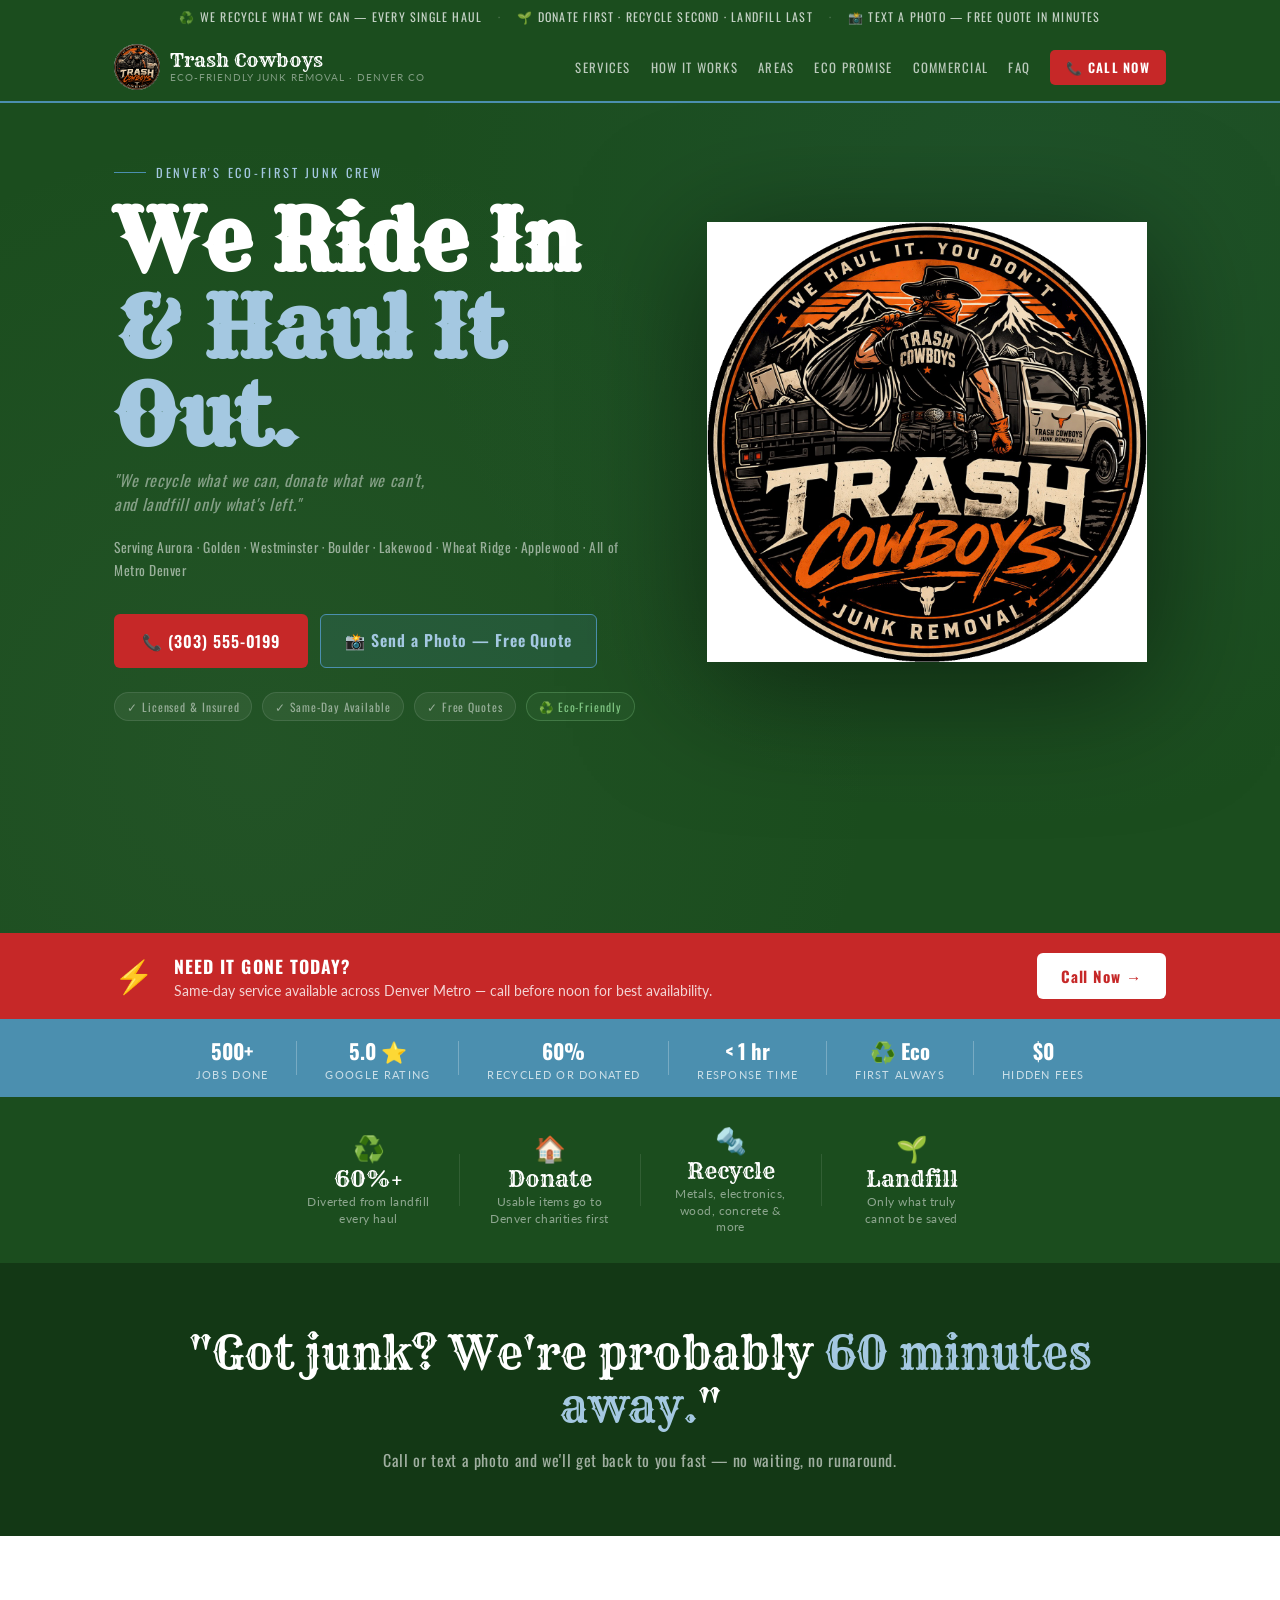
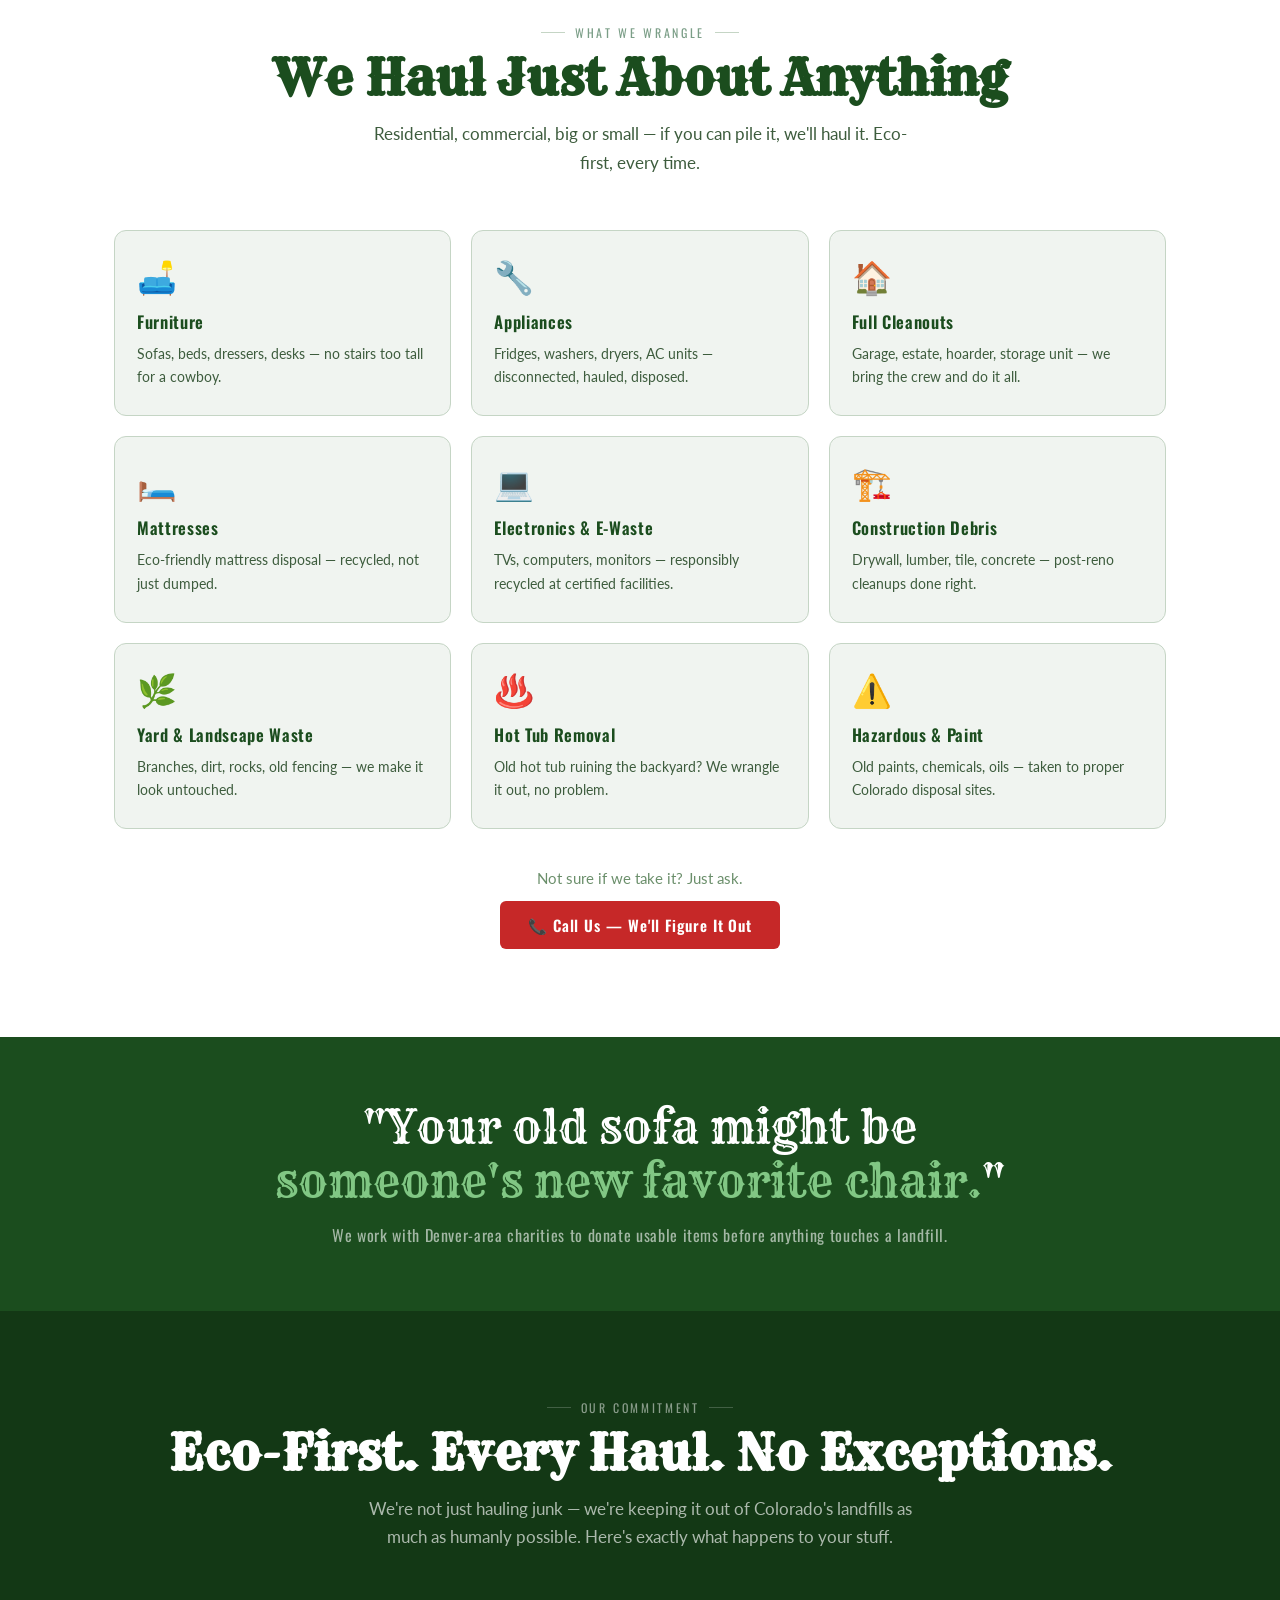
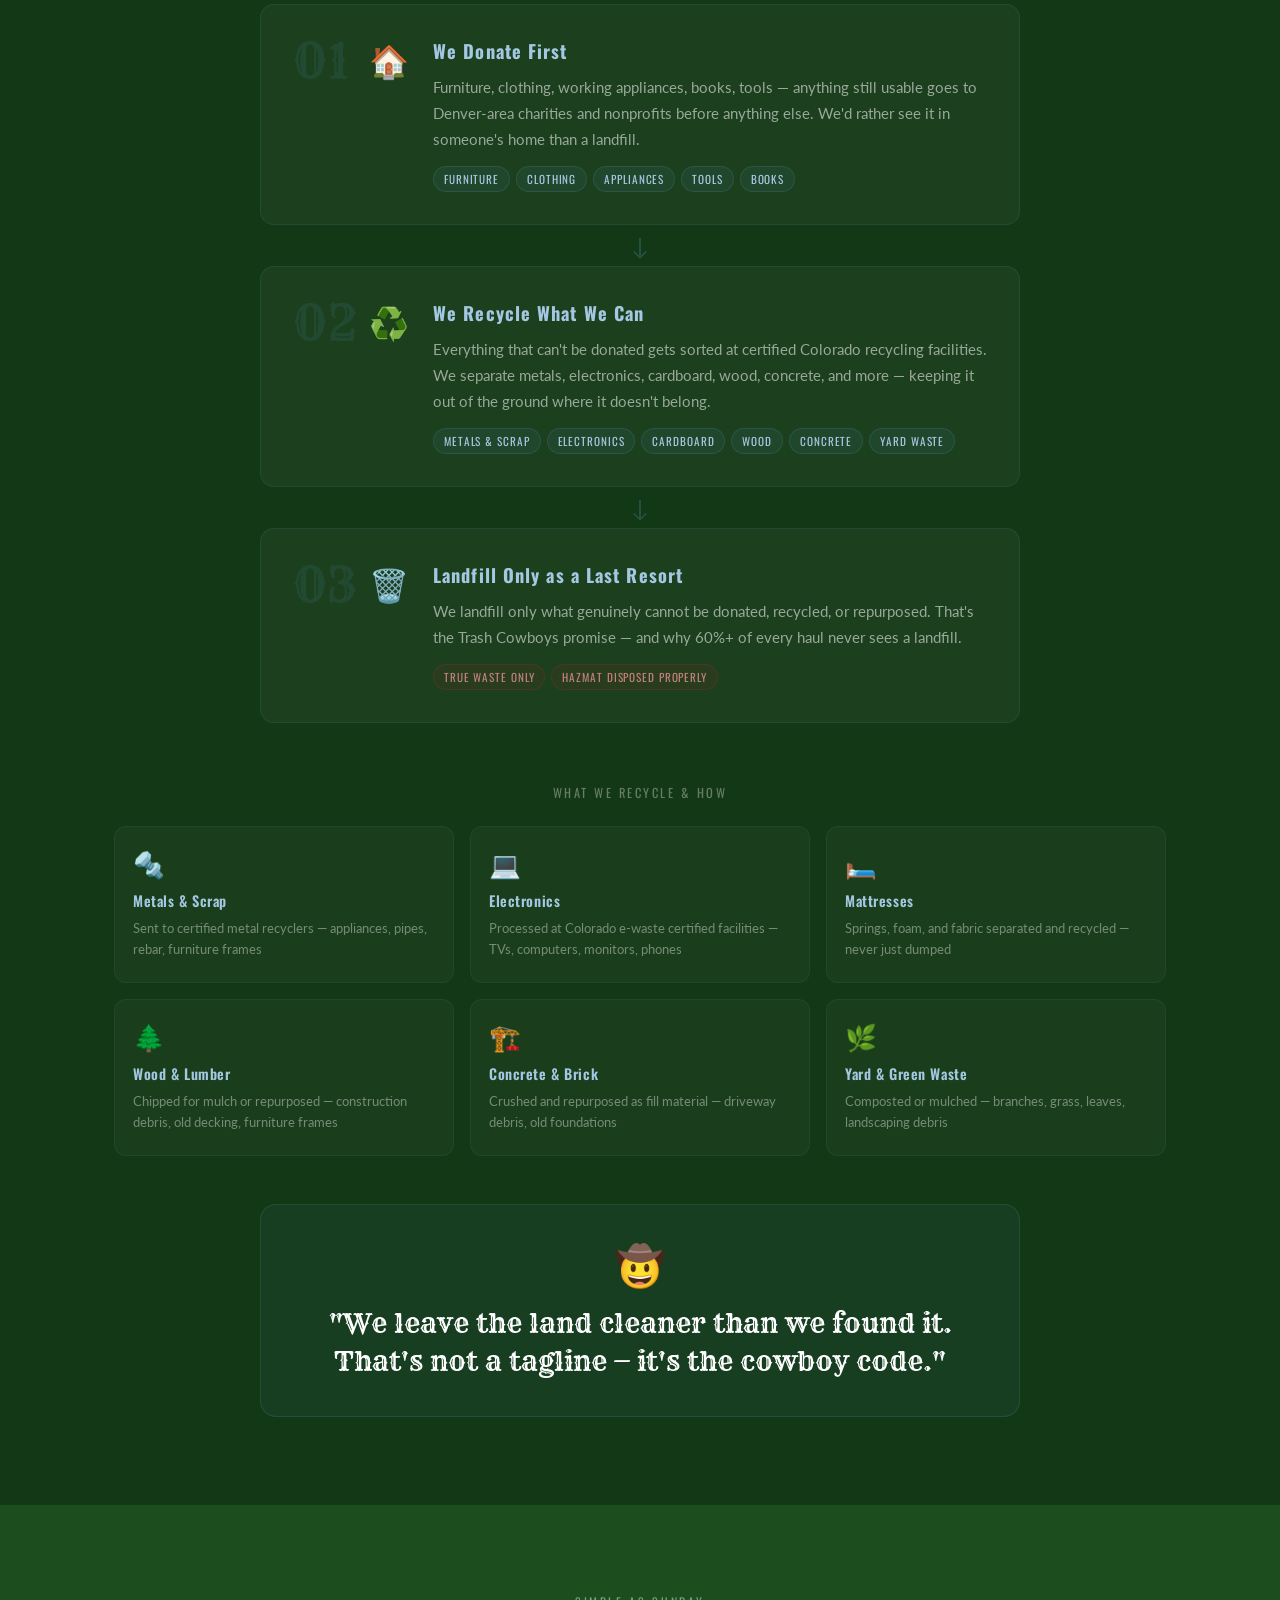
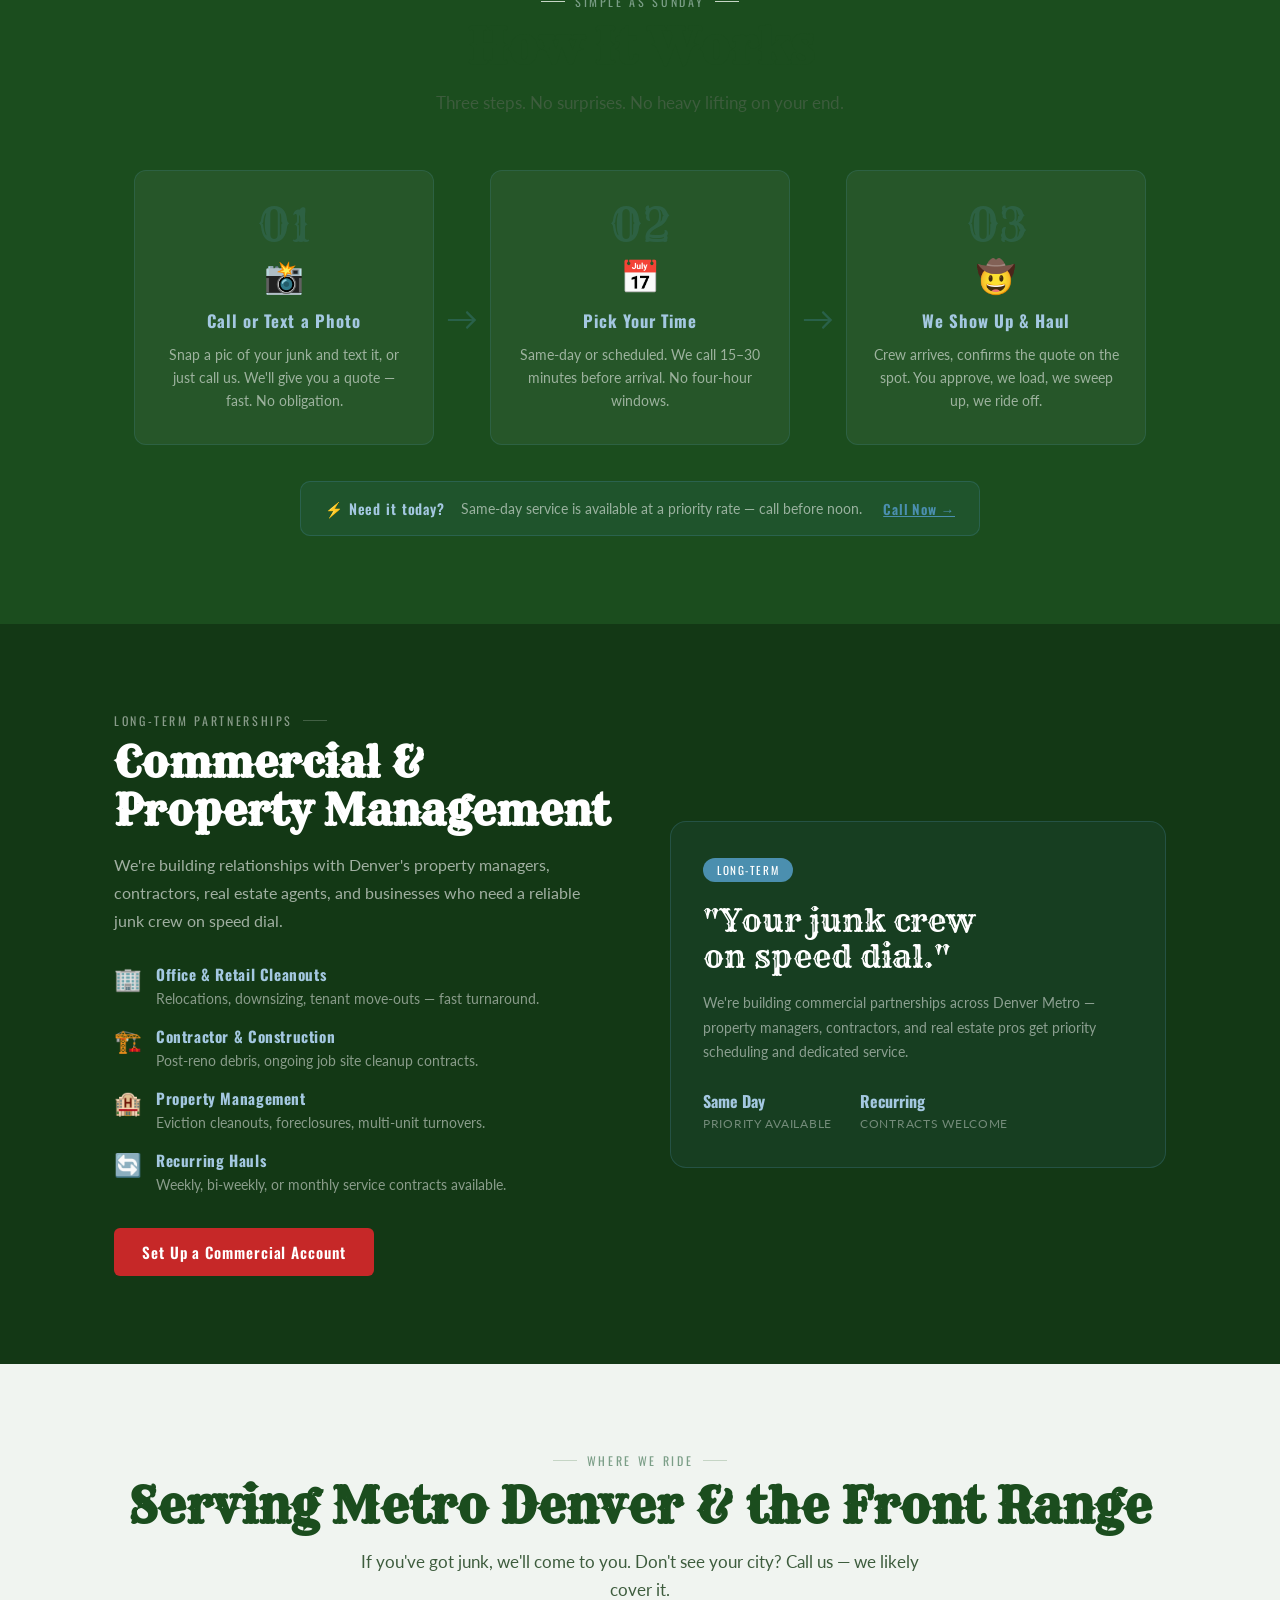
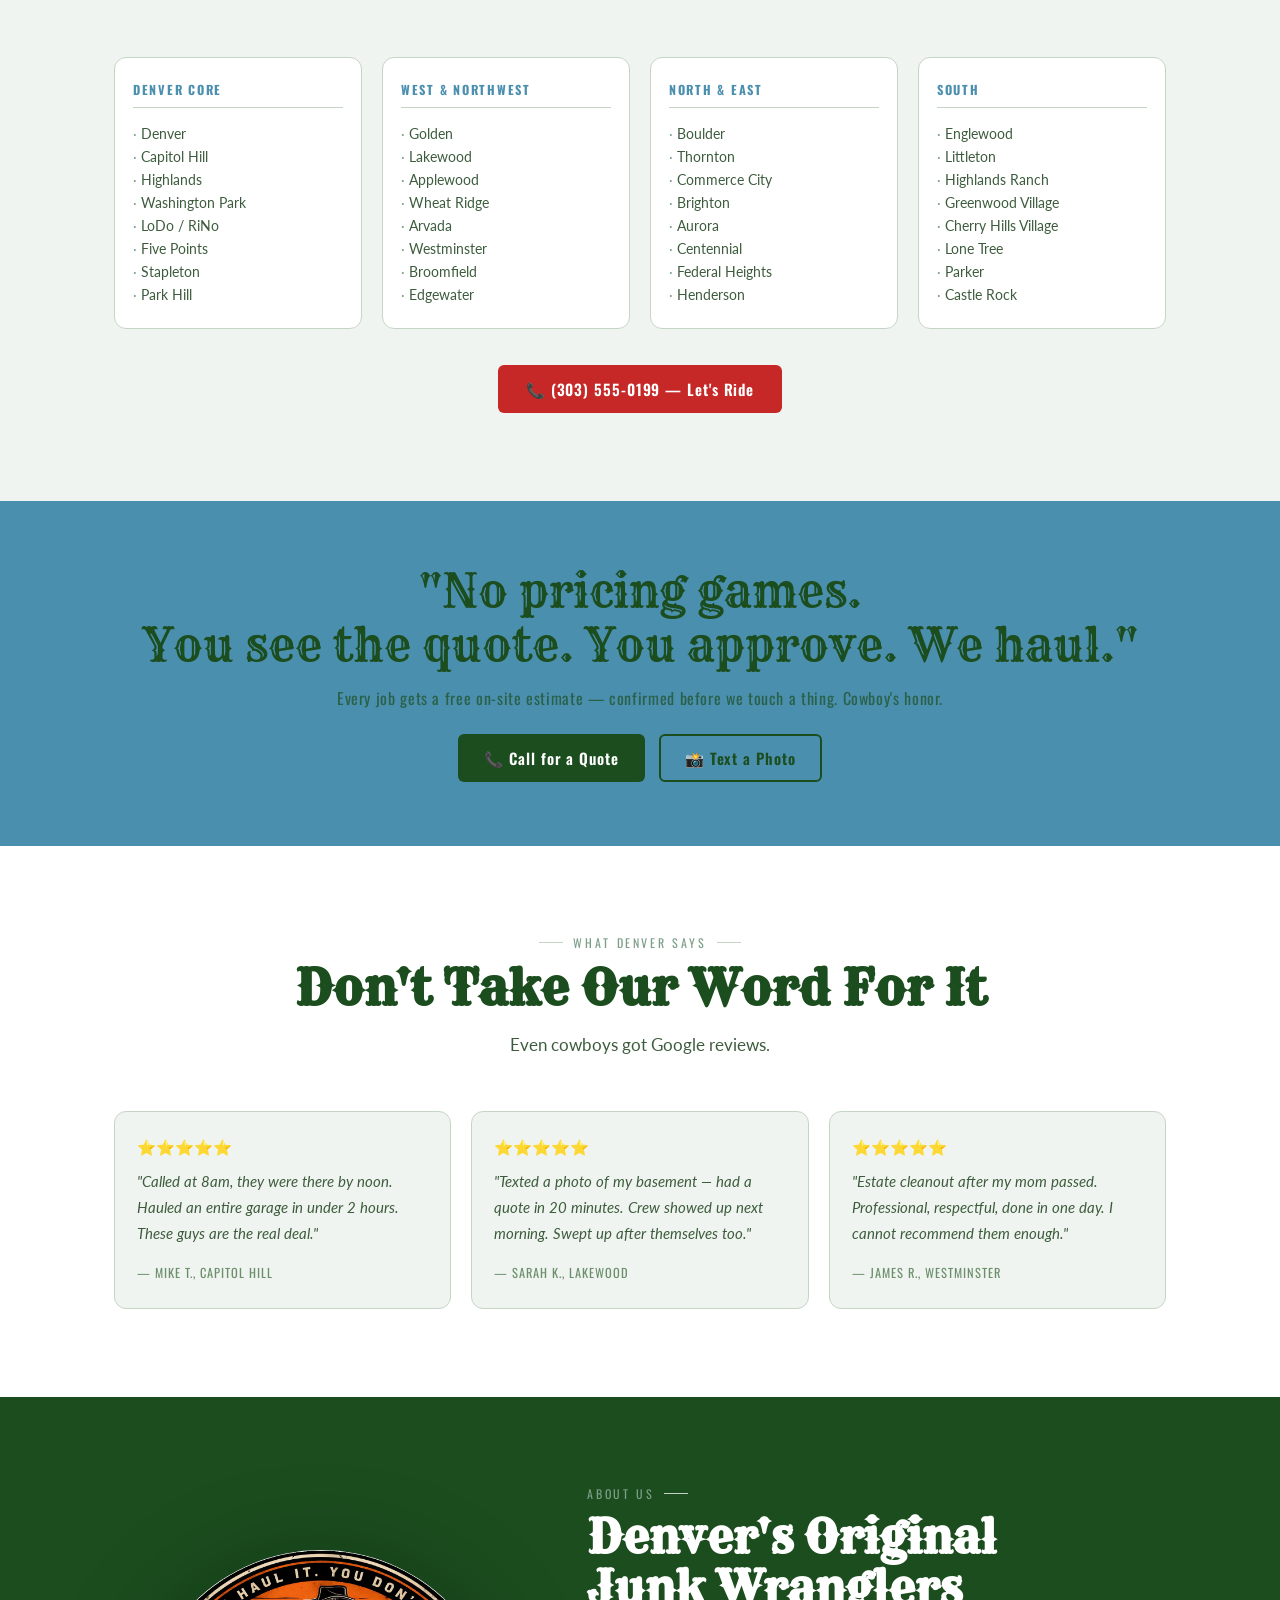
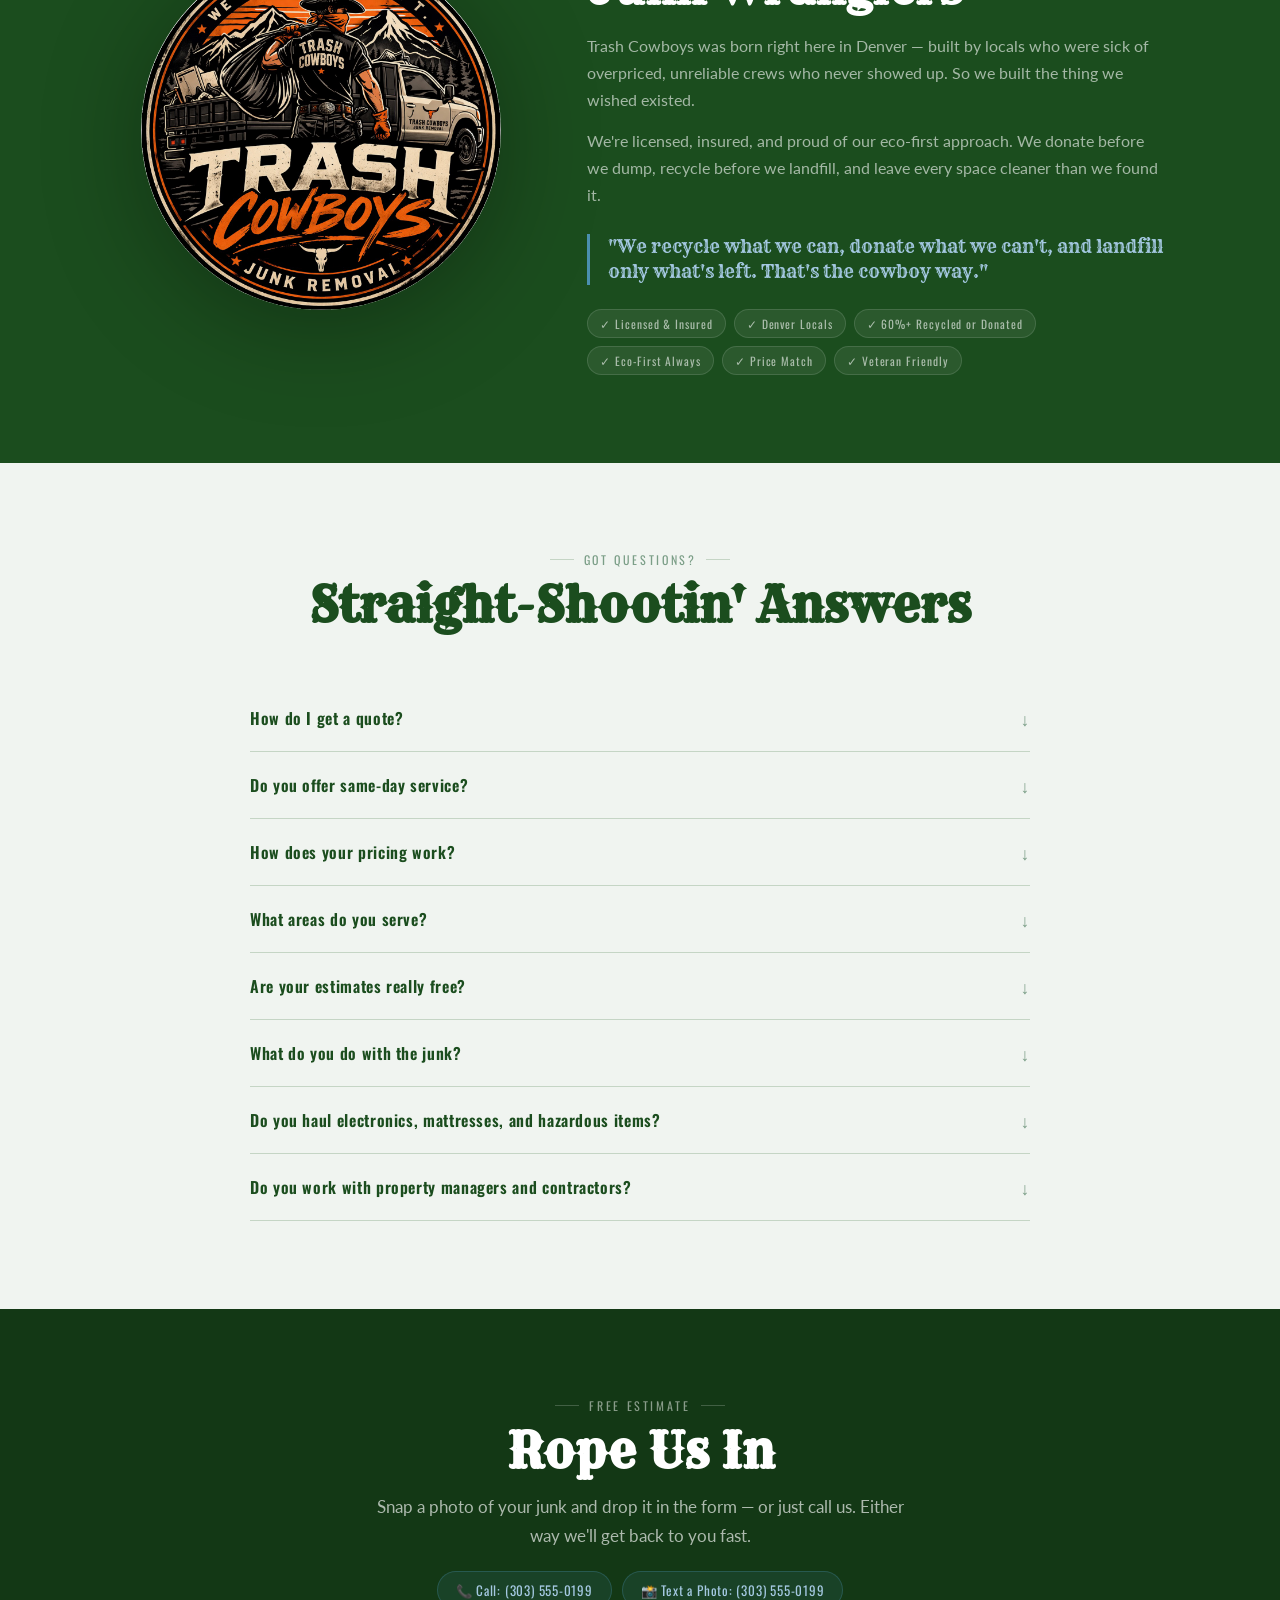
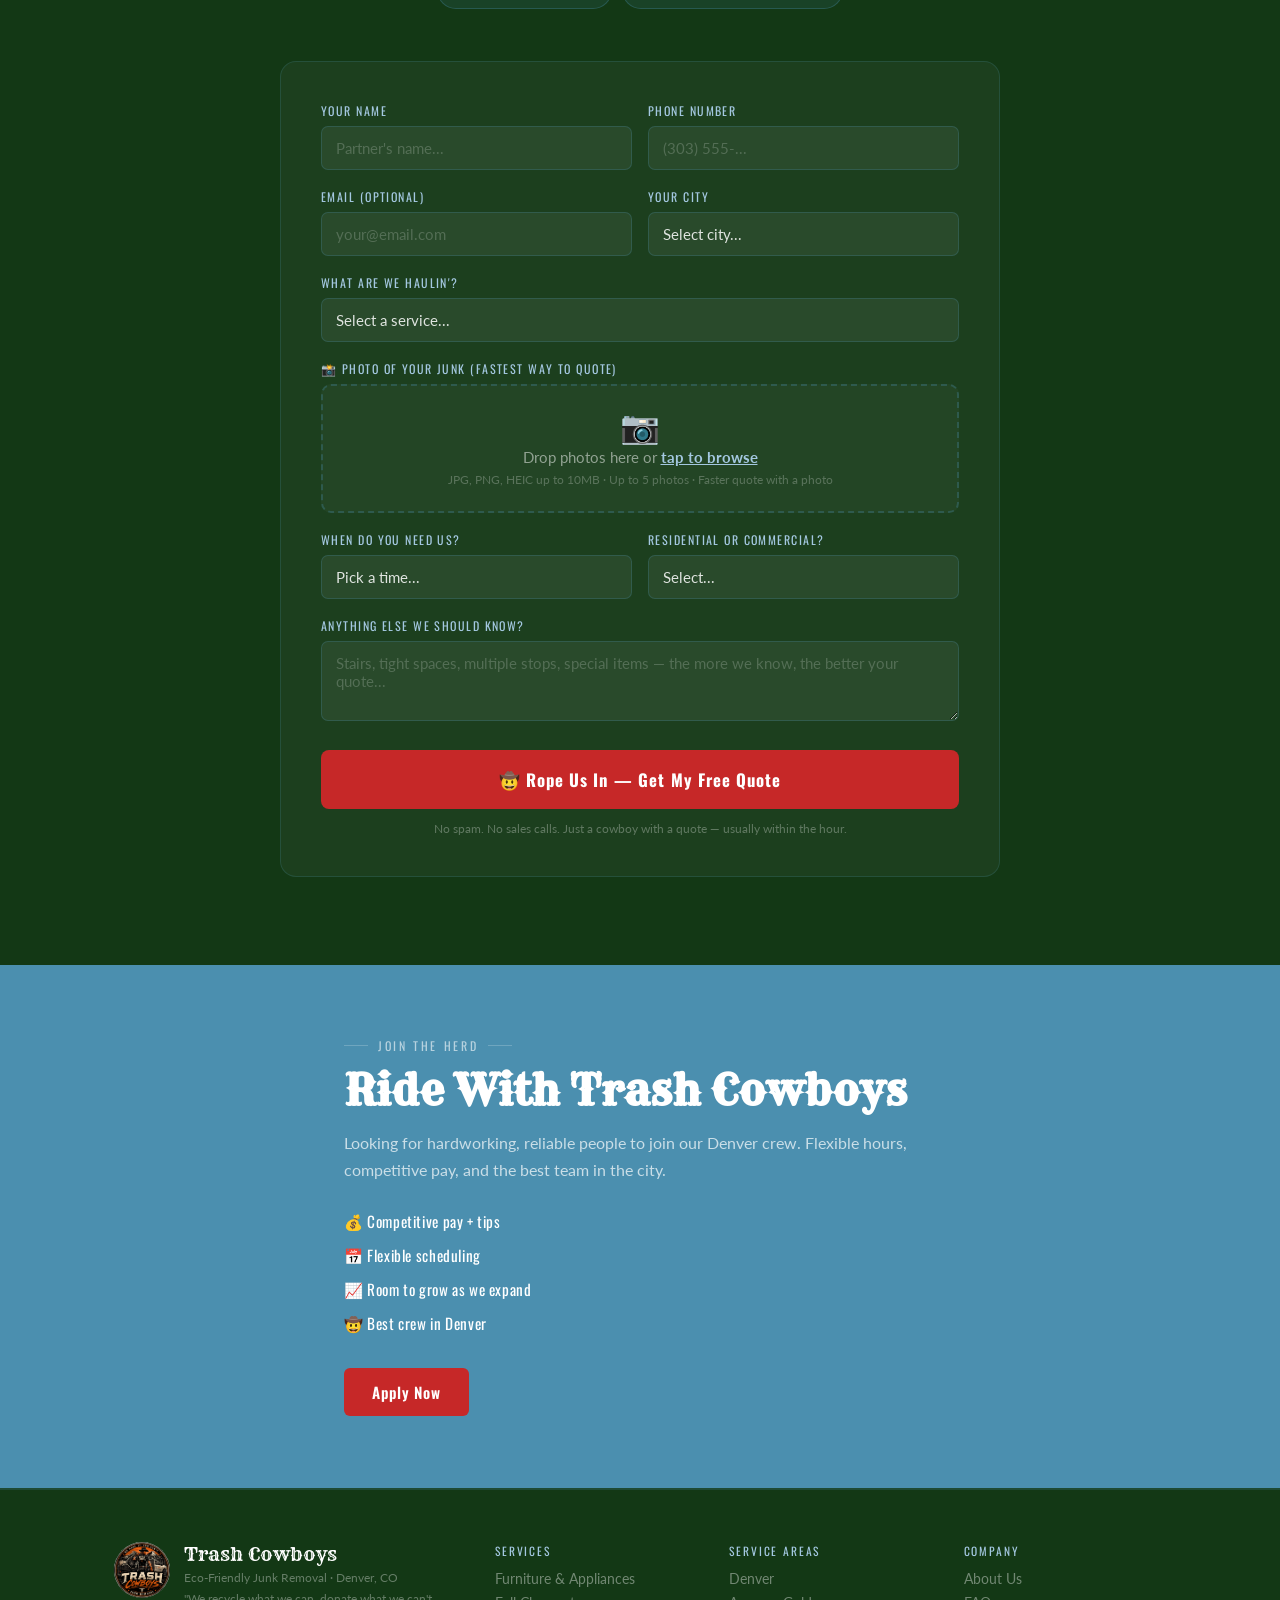
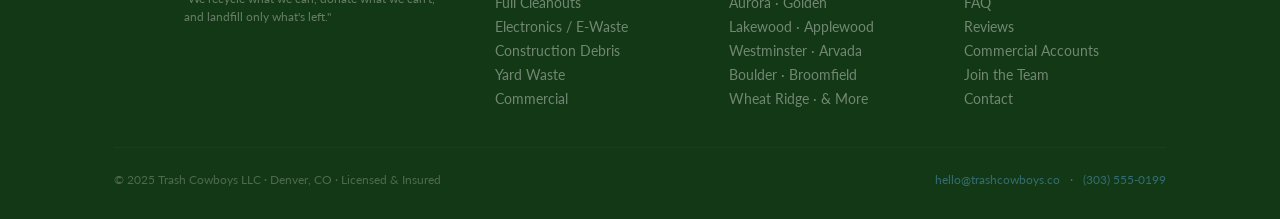
==== commit 5391da2f: "Add files via upload" ====
--- a/index.html
+++ b/index.html
@@ -3,27 +3,41 @@
 <head>
   <meta charset="UTF-8">
   <meta name="viewport" content="width=device-width, initial-scale=1.0">
-  <title>Trash Cowboys | Denver Junk Removal | Same-Day Haul Away</title>
-  <meta name="description" content="Denver's original junk wranglers. We ride in and haul it all out — same day. Free quotes, upfront pricing, no hidden fees. Call Trash Cowboys today!">
+  <title>Trash Cowboys | Eco-Friendly Junk Removal Denver CO | Same-Day Available</title>
+  <meta name="description" content="Denver's original eco-friendly junk wranglers. Same-day junk removal across Aurora, Golden, Westminster, Boulder, Lakewood, Wheat Ridge & all of metro Denver. Free quotes — call or text a photo.">
   <link rel="preconnect" href="https://fonts.googleapis.com">
-  <link href="https://fonts.googleapis.com/css2?family=Rye&family=Oswald:wght@400;600&family=Lato:wght@400;700&display=swap" rel="stylesheet">
+  <link href="https://fonts.googleapis.com/css2?family=Rye&family=Oswald:wght@400;500;600;700&family=Lato:wght@300;400;700&display=swap" rel="stylesheet">
   <link rel="stylesheet" href="css/style.css">
 </head>
 <body>
+
+  <!-- PROMO STRIP -->
+  <div class="promo-strip">
+    <span>♻️ We recycle what we can — every single haul</span>
+    <span class="strip-divider">·</span>
+    <span>🌱 Donate first · Recycle second · Landfill last</span>
+    <span class="strip-divider">·</span>
+    <span>📸 Text a photo — free quote in minutes</span>
+  </div>
 
   <!-- NAV -->
   <nav id="navbar">
     <div class="nav-inner">
       <a href="#" class="nav-logo">
-        <img src="images/logo-500.png" alt="Trash Cowboys Logo" class="nav-logo-img">
-        <span class="nav-brand">Trash Cowboys</span>
+        <img src="images/logo-500.png" alt="Trash Cowboys" class="nav-logo-img">
+        <div class="nav-logo-text">
+          <span class="nav-brand">Trash Cowboys</span>
+          <span class="nav-sub">Eco-Friendly Junk Removal · Denver CO</span>
+        </div>
       </a>
       <div class="nav-links">
         <a href="#services">Services</a>
-        <a href="#pricing">Pricing</a>
-        <a href="#about">About</a>
-        <a href="#reviews">Reviews</a>
-        <a href="tel:+13035550199" class="nav-cta">📞 Holler at Us</a>
+        <a href="#how">How It Works</a>
+        <a href="#areas">Areas</a>
+        <a href="#eco">Eco Promise</a>
+        <a href="#commercial">Commercial</a>
+        <a href="#faq">FAQ</a>
+        <a href="tel:+13035550199" class="nav-cta">📞 Call Now</a>
       </div>
       <button class="hamburger" id="hamburger" aria-label="Open menu">
         <span></span><span></span><span></span>
@@ -31,134 +45,107 @@
     </div>
     <div class="mobile-menu" id="mobileMenu">
       <a href="#services">Services</a>
-      <a href="#pricing">Pricing</a>
-      <a href="#about">About</a>
-      <a href="#reviews">Reviews</a>
-      <a href="tel:+13035550199" class="mobile-cta">📞 Holler at Us</a>
+      <a href="#how">How It Works</a>
+      <a href="#areas">Areas</a>
+      <a href="#commercial">Commercial</a>
+      <a href="#faq">FAQ</a>
+      <a href="#quote" class="mobile-cta">📸 Get a Free Quote</a>
+      <a href="tel:+13035550199" class="mobile-cta">📞 (303) 555-0199</a>
     </div>
   </nav>
 
   <!-- HERO -->
   <section id="hero">
-    <div class="hero-texture"></div>
-    <div class="hero-content">
-      <div class="hero-badge reveal">⭐ We Haul It. You Don't. ⭐</div>
-      <h1 class="hero-title reveal delay-1">
-        <span class="title-line">We Haul It.</span>
-        <span class="title-line title-line-sub">You Don't.</span>
-      </h1>
-      <p class="hero-sub reveal delay-2">Denver's original junk wranglers. Same-day haul away across all of Denver, CO.<br>Upfront pricing. No hidden fees. Cowboy's honor.</p>
-      <div class="hero-actions reveal delay-3">
-        <a href="#quote" class="btn-primary">Rope Us In — Free Quote</a>
-        <a href="tel:+13035550199" class="btn-secondary">📞 (303) 555-0199</a>
-      </div>
-      <div class="hero-trust reveal delay-4">
-        <span>✓ Licensed &amp; Insured</span>
-        <span>✓ Same-Day Available</span>
-        <span>✓ Free Quote in 60 Seconds</span>
-      </div>
-    </div>
-    <div class="hero-hat reveal delay-2">
-      <img src="images/logo.png" alt="Trash Cowboys - Denver Junk Removal" class="hero-logo-img">
-    </div>
-
-  </section>ang="en">
-<head>
-  <meta charset="UTF-8">
-  <meta name="viewport" content="width=device-width, initial-scale=1.0">
-  <title>Trash Cowboys | Denver Junk Removal | Same-Day Haul Away</title>
-  <meta name="description" content="Denver's original junk wranglers. We ride in and haul it all out — same day. Free quotes, upfront pricing, no hidden fees. Call Trash Cowboys today!">
-  <link rel="preconnect" href="https://fonts.googleapis.com">
-  <link href="https://fonts.googleapis.com/css2?family=Rye&family=Oswald:wght@400;600&family=Lato:wght@400;700&display=swap" rel="stylesheet">
-  <link rel="stylesheet" href="css/style.css">
-</head>
-<body>
-
-  <!-- NAV -->
-  <nav id="navbar">
-    <div class="nav-inner">
-      <a href="#" class="nav-logo">
-        <img src="images/logo-500.png" alt="Trash Cowboys Logo" class="nav-logo-img">
-        <span class="nav-brand">Trash Cowboys</span>
-      </a>
-      <div class="nav-links">
-        <a href="#services">Services</a>
-        <a href="#pricing">Pricing</a>
-        <a href="#about">About</a>
-        <a href="#reviews">Reviews</a>
-        <a href="tel:+13035550199" class="nav-cta">📞 Holler at Us</a>
-      </div>
-      <button class="hamburger" id="hamburger" aria-label="Open menu">
-        <span></span><span></span><span></span>
-      </button>
-    </div>
-    <div class="mobile-menu" id="mobileMenu">
-      <a href="#services">Services</a>
-      <a href="#pricing">Pricing</a>
-      <a href="#about">About</a>
-      <a href="#reviews">Reviews</a>
-      <a href="tel:+13035550199" class="mobile-cta">📞 Holler at Us</a>
-    </div>
-  </nav>
-
-  <!-- HERO -->
-  <section id="hero">
-    <div class="hero-texture"></div>
-    <div class="hero-content">
-      <div class="hero-badge reveal">⭐ We Haul It. You Don't. ⭐</div>
-      <h1 class="hero-title reveal delay-1">
-        <span class="title-line">We Haul It.</span>
-        <span class="title-line title-line-sub">You Don't.</span>
-      </h1>
-      <p class="hero-sub reveal delay-2">Denver's original junk wranglers. Same-day haul away across all of Denver, CO.<br>Upfront pricing. No hidden fees. Cowboy's honor.</p>
-      <div class="hero-actions reveal delay-3">
-        <a href="#quote" class="btn-primary">Rope Us In — Free Quote</a>
-        <a href="tel:+13035550199" class="btn-secondary">📞 (303) 555-0199</a>
-      </div>
-      <div class="hero-trust reveal delay-4">
-        <span>✓ Licensed &amp; Insured</span>
-        <span>✓ Same-Day Available</span>
-        <span>✓ Free Quote in 60 Seconds</span>
-      </div>
-    </div>
-    <div class="hero-hat reveal delay-2">
-      <svg viewBox="0 0 300 200" width="100%" aria-hidden="true">
-        <defs>
-          <filter id="shadow">
-            <feDropShadow dx="0" dy="8" stdDeviation="12" flood-color="#1a0800" flood-opacity="0.4"/>
-          </filter>
-        </defs>
-        <!-- big decorative hat -->
-        <path d="M18,130 Q50,88 100,112 L100,128 Q50,106 18,142 Z" fill="#C8851C"/>
-        <path d="M282,130 Q250,88 200,112 L200,128 Q250,106 282,142 Z" fill="#C8851C"/>
-        <ellipse cx="150" cy="130" rx="108" ry="18" fill="#D4891A" filter="url(#shadow)"/>
-        <path d="M100,130 Q94,60 112,38 Q128,18 150,18 Q172,18 188,38 Q206,60 200,130 Z" fill="#E8972A"/>
-        <path d="M98,68 Q150,48 202,68 Q172,54 150,52 Q128,54 98,68 Z" fill="#C8851C"/>
-        <path d="M100,130 Q94,60 112,38 Q120,24 130,20 Q112,42 112,130 Z" fill="#C8851C" opacity="0.45"/>
-        <path d="M200,130 Q206,60 188,38 Q180,24 170,20 Q188,42 188,130 Z" fill="#8B4513" opacity="0.4"/>
-        <!-- hat band -->
-        <path d="M104,112 Q150,104 196,112 L196,126 Q150,118 104,126 Z" fill="#8B4513"/>
-        <path d="M106,113 Q150,106 194,113" fill="none" stroke="#F4A637" stroke-width="1.5" stroke-linecap="round" opacity="0.7"/>
-        <!-- buckle -->
-        <rect x="140" y="110" width="20" height="14" rx="3" fill="#F4A637"/>
-        <rect x="143" y="113" width="14" height="8" rx="2" fill="none" stroke="#8B4513" stroke-width="1.5"/>
-        <!-- stars -->
-        <text x="62" y="72" font-size="28" opacity="0.8">⭐</text>
-        <text x="218" y="72" font-size="28" opacity="0.8">⭐</text>
-      </svg>
-    </div>
-  </section>
+    <div class="hero-bg-pattern"></div>
+    <div class="container hero-grid">
+      <div class="hero-content">
+        <div class="hero-eyebrow reveal">Denver's Eco-First Junk Crew</div>
+        <h1 class="hero-title reveal delay-1">
+          We Ride In<br>
+          <span class="hero-title-accent">&amp; Haul It Out.</span>
+        </h1>
+        <p class="hero-tagline reveal delay-2">"We recycle what we can, donate what we can't,<br>and landfill only what's left."</p>
+        <p class="hero-sub reveal delay-3">Serving Aurora · Golden · Westminster · Boulder · Lakewood · Wheat Ridge · Applewood · All of Metro Denver</p>
+        <div class="hero-ctas reveal delay-3">
+          <a href="tel:+13035550199" class="btn-call">📞 (303) 555-0199</a>
+          <a href="#quote" class="btn-quote">📸 Send a Photo — Free Quote</a>
+        </div>
+        <div class="hero-trust reveal delay-4">
+          <div class="trust-pill">✓ Licensed &amp; Insured</div>
+          <div class="trust-pill">✓ Same-Day Available</div>
+          <div class="trust-pill">✓ Free Quotes</div>
+          <div class="trust-pill trust-pill-eco">♻️ Eco-Friendly</div>
+        </div>
+      </div>
+      <div class="hero-logo-wrap reveal delay-2">
+        <img src="images/logo.png" alt="Trash Cowboys Denver" class="hero-logo-img">
+      </div>
+    </div>
+  </section>
+
+  <!-- SAME DAY CALLOUT -->
+  <div class="sameday-bar">
+    <div class="container sameday-inner">
+      <div class="sameday-icon">⚡</div>
+      <div>
+        <div class="sameday-head">Need It Gone TODAY?</div>
+        <div class="sameday-sub">Same-day service available across Denver Metro — call before noon for best availability.</div>
+      </div>
+      <a href="tel:+13035550199" class="btn-sameday">Call Now →</a>
+    </div>
+  </div>
 
   <!-- TRUST BAR -->
   <div class="trust-bar">
-    <div class="trust-inner">
-      <div class="trust-item"><strong>500+</strong><span>Jobs Done</span></div>
-      <div class="trust-divider"></div>
-      <div class="trust-item"><strong>5.0 ⭐</strong><span>Google Rating</span></div>
-      <div class="trust-divider"></div>
-      <div class="trust-item"><strong>Same Day</strong><span>Available</span></div>
-      <div class="trust-divider"></div>
-      <div class="trust-item"><strong>$0</strong><span>Hidden Fees</span></div>
+    <div class="container trust-inner">
+      <div class="trust-stat"><strong>500+</strong><span>Jobs Done</span></div>
+      <div class="trust-div"></div>
+      <div class="trust-stat"><strong>5.0 ⭐</strong><span>Google Rating</span></div>
+      <div class="trust-div"></div>
+      <div class="trust-stat"><strong>60%</strong><span>Recycled or Donated</span></div>
+      <div class="trust-div"></div>
+      <div class="trust-stat"><strong>&lt; 1 hr</strong><span>Response Time</span></div>
+      <div class="trust-div"></div>
+      <div class="trust-stat"><strong>♻️ Eco</strong><span>First Always</span></div>
+      <div class="trust-div"></div>
+      <div class="trust-stat"><strong>$0</strong><span>Hidden Fees</span></div>
+    </div>
+  </div>
+
+  <!-- ECO STATS STRIP -->
+  <div class="eco-stats-strip">
+    <div class="container eco-stats-inner">
+      <div class="eco-stat-item">
+        <div class="eco-stat-icon">♻️</div>
+        <div class="eco-stat-num">60%+</div>
+        <div class="eco-stat-label">Diverted from landfill every haul</div>
+      </div>
+      <div class="eco-stat-div"></div>
+      <div class="eco-stat-item">
+        <div class="eco-stat-icon">🏠</div>
+        <div class="eco-stat-num">Donate</div>
+        <div class="eco-stat-label">Usable items go to Denver charities first</div>
+      </div>
+      <div class="eco-stat-div"></div>
+      <div class="eco-stat-item">
+        <div class="eco-stat-icon">🔩</div>
+        <div class="eco-stat-num">Recycle</div>
+        <div class="eco-stat-label">Metals, electronics, wood, concrete &amp; more</div>
+      </div>
+      <div class="eco-stat-div"></div>
+      <div class="eco-stat-item">
+        <div class="eco-stat-icon">🌱</div>
+        <div class="eco-stat-num">Landfill</div>
+        <div class="eco-stat-label">Only what truly cannot be saved</div>
+      </div>
+    </div>
+  </div>
+
+  <!-- CALLOUT QUOTE 1 -->
+  <div class="callout-block callout-dark">
+    <div class="container">
+      <div class="callout-text reveal">"Got junk? We're probably <span class="callout-accent">60 minutes away.</span>"</div>
+      <div class="callout-sub reveal delay-1">Call or text a photo and we'll get back to you fast — no waiting, no runaround.</div>
     </div>
   </div>
 
@@ -166,170 +153,421 @@
   <section id="services">
     <div class="container">
       <div class="section-header">
-        <div class="eyebrow">What We Do</div>
-        <h2>We Wrangle It All</h2>
-        <p>From a single sofa to a full estate cleanout — if you can pile it up, we'll haul it away.</p>
+        <div class="eyebrow">What We Wrangle</div>
+        <h2>We Haul Just About Anything</h2>
+        <p>Residential, commercial, big or small — if you can pile it, we'll haul it. Eco-first, every time.</p>
       </div>
       <div class="services-grid">
         <div class="service-card reveal">
           <div class="service-icon">🛋️</div>
-          <h3>Furniture Removal</h3>
-          <p>Sofas, beds, dressers, desks — we haul it all. No flight of stairs too tall for a cowboy.</p>
+          <h3>Furniture</h3>
+          <p>Sofas, beds, dressers, desks — no stairs too tall for a cowboy.</p>
         </div>
         <div class="service-card reveal delay-1">
+          <div class="service-icon">🔧</div>
+          <h3>Appliances</h3>
+          <p>Fridges, washers, dryers, AC units — disconnected, hauled, disposed.</p>
+        </div>
+        <div class="service-card reveal delay-2">
           <div class="service-icon">🏠</div>
-          <h3>Garage &amp; Estate Cleanouts</h3>
-          <p>Full property cleanouts done right. Perfect for estate sales, moves, and hoarding situations.</p>
+          <h3>Full Cleanouts</h3>
+          <p>Garage, estate, hoarder, storage unit — we bring the crew and do it all.</p>
+        </div>
+        <div class="service-card reveal">
+          <div class="service-icon">🛏️</div>
+          <h3>Mattresses</h3>
+          <p>Eco-friendly mattress disposal — recycled, not just dumped.</p>
+        </div>
+        <div class="service-card reveal delay-1">
+          <div class="service-icon">💻</div>
+          <h3>Electronics &amp; E-Waste</h3>
+          <p>TVs, computers, monitors — responsibly recycled at certified facilities.</p>
         </div>
         <div class="service-card reveal delay-2">
-          <div class="service-icon">🔧</div>
-          <h3>Appliance Removal</h3>
-          <p>Fridges, washers, dryers, AC units. We disconnect, haul, and dispose — no hassle.</p>
-        </div>
-        <div class="service-card reveal delay-3">
           <div class="service-icon">🏗️</div>
           <h3>Construction Debris</h3>
-          <p>Drywall, lumber, tile, concrete — post-reno cleanup handled by Denver's toughest crew.</p>
-        </div>
-        <div class="service-card reveal delay-1">
+          <p>Drywall, lumber, tile, concrete — post-reno cleanups done right.</p>
+        </div>
+        <div class="service-card reveal">
           <div class="service-icon">🌿</div>
           <h3>Yard &amp; Landscape Waste</h3>
-          <p>Tree branches, dirt, rocks, old fencing. We ride in and make your yard look brand new.</p>
+          <p>Branches, dirt, rocks, old fencing — we make it look untouched.</p>
+        </div>
+        <div class="service-card reveal delay-1">
+          <div class="service-icon">♨️</div>
+          <h3>Hot Tub Removal</h3>
+          <p>Old hot tub ruining the backyard? We wrangle it out, no problem.</p>
         </div>
         <div class="service-card reveal delay-2">
-          <div class="service-icon">📦</div>
-          <h3>Storage Unit Cleanouts</h3>
-          <p>Abandoned units, downsizing, auction wins. We clear it fast so you stop paying rent.</p>
-        </div>
+          <div class="service-icon">⚠️</div>
+          <h3>Hazardous &amp; Paint</h3>
+          <p>Old paints, chemicals, oils — taken to proper Colorado disposal sites.</p>
+        </div>
+      </div>
+      <div class="services-cta reveal">
+        <p>Not sure if we take it? Just ask.</p>
+        <a href="tel:+13035550199" class="btn-primary">📞 Call Us — We'll Figure It Out</a>
+      </div>
+    </div>
+  </section>
+
+  <!-- CALLOUT QUOTE 2 — ECO -->
+  <div class="callout-block callout-green">
+    <div class="container">
+      <div class="callout-text reveal">"Your old sofa might be<br><span class="callout-accent-light">someone's new favorite chair.</span>"</div>
+      <div class="callout-sub reveal delay-1">We work with Denver-area charities to donate usable items before anything touches a landfill.</div>
+    </div>
+  </div>
+
+
+  <!-- ECO PROMISE SECTION -->
+  <section id="eco" class="eco-section">
+    <div class="container">
+      <div class="section-header light">
+        <div class="eyebrow light">Our Commitment</div>
+        <h2>Eco-First. Every Haul. No Exceptions.</h2>
+        <p>We're not just hauling junk — we're keeping it out of Colorado's landfills as much as humanly possible. Here's exactly what happens to your stuff.</p>
+      </div>
+      <div class="eco-process reveal">
+        <div class="eco-step">
+          <div class="eco-step-num">01</div>
+          <div class="eco-step-icon">🏠</div>
+          <div class="eco-step-content">
+            <h3>We Donate First</h3>
+            <p>Furniture, clothing, working appliances, books, tools — anything still usable goes to Denver-area charities and nonprofits before anything else. We'd rather see it in someone's home than a landfill.</p>
+            <div class="eco-items">
+              <span>Furniture</span><span>Clothing</span><span>Appliances</span><span>Tools</span><span>Books</span>
+            </div>
+          </div>
+        </div>
+        <div class="eco-connector">↓</div>
+        <div class="eco-step">
+          <div class="eco-step-num">02</div>
+          <div class="eco-step-icon">♻️</div>
+          <div class="eco-step-content">
+            <h3>We Recycle What We Can</h3>
+            <p>Everything that can't be donated gets sorted at certified Colorado recycling facilities. We separate metals, electronics, cardboard, wood, concrete, and more — keeping it out of the ground where it doesn't belong.</p>
+            <div class="eco-items">
+              <span>Metals &amp; Scrap</span><span>Electronics</span><span>Cardboard</span><span>Wood</span><span>Concrete</span><span>Yard Waste</span>
+            </div>
+          </div>
+        </div>
+        <div class="eco-connector">↓</div>
+        <div class="eco-step">
+          <div class="eco-step-num">03</div>
+          <div class="eco-step-icon">🗑️</div>
+          <div class="eco-step-content">
+            <h3>Landfill Only as a Last Resort</h3>
+            <p>We landfill only what genuinely cannot be donated, recycled, or repurposed. That's the Trash Cowboys promise — and why 60%+ of every haul never sees a landfill.</p>
+            <div class="eco-items eco-items-red">
+              <span>True waste only</span><span>Hazmat disposed properly</span>
+            </div>
+          </div>
+        </div>
+      </div>
+
+      <div class="eco-materials reveal delay-1">
+        <div class="eco-mat-head">What We Recycle &amp; How</div>
+        <div class="eco-mat-grid">
+          <div class="eco-mat-card">
+            <div class="eco-mat-icon">🔩</div>
+            <div class="eco-mat-name">Metals &amp; Scrap</div>
+            <div class="eco-mat-how">Sent to certified metal recyclers — appliances, pipes, rebar, furniture frames</div>
+          </div>
+          <div class="eco-mat-card">
+            <div class="eco-mat-icon">💻</div>
+            <div class="eco-mat-name">Electronics</div>
+            <div class="eco-mat-how">Processed at Colorado e-waste certified facilities — TVs, computers, monitors, phones</div>
+          </div>
+          <div class="eco-mat-card">
+            <div class="eco-mat-icon">🛏️</div>
+            <div class="eco-mat-name">Mattresses</div>
+            <div class="eco-mat-how">Springs, foam, and fabric separated and recycled — never just dumped</div>
+          </div>
+          <div class="eco-mat-card">
+            <div class="eco-mat-icon">🌲</div>
+            <div class="eco-mat-name">Wood &amp; Lumber</div>
+            <div class="eco-mat-how">Chipped for mulch or repurposed — construction debris, old decking, furniture frames</div>
+          </div>
+          <div class="eco-mat-card">
+            <div class="eco-mat-icon">🏗️</div>
+            <div class="eco-mat-name">Concrete &amp; Brick</div>
+            <div class="eco-mat-how">Crushed and repurposed as fill material — driveway debris, old foundations</div>
+          </div>
+          <div class="eco-mat-card">
+            <div class="eco-mat-icon">🌿</div>
+            <div class="eco-mat-name">Yard &amp; Green Waste</div>
+            <div class="eco-mat-how">Composted or mulched — branches, grass, leaves, landscaping debris</div>
+          </div>
+        </div>
+      </div>
+
+      <div class="eco-pledge reveal delay-2">
+        <div class="eco-pledge-icon">🤠</div>
+        <div class="eco-pledge-text">"We leave the land cleaner than we found it. That's not a tagline — it's the cowboy code."</div>
       </div>
     </div>
   </section>
 
   <!-- HOW IT WORKS -->
-  <section id="how" class="how-section">
-    <div class="container">
-      <div class="section-header light">
-        <div class="eyebrow light">Simple as Sunday</div>
+  <section id="how">
+    <div class="container">
+      <div class="section-header">
+        <div class="eyebrow">Simple as Sunday</div>
         <h2>How It Works</h2>
+        <p>Three steps. No surprises. No heavy lifting on your end.</p>
       </div>
       <div class="steps-row">
         <div class="step reveal">
           <div class="step-num">01</div>
           <div class="step-icon">📸</div>
-          <h3>Send a Photo or Call</h3>
-          <p>Snap a pic of your junk, fill out the form, or just holler at us. We'll give you a quote fast.</p>
+          <h3>Call or Text a Photo</h3>
+          <p>Snap a pic of your junk and text it, or just call us. We'll give you a quote — fast. No obligation.</p>
         </div>
         <div class="step-arrow">→</div>
         <div class="step reveal delay-1">
           <div class="step-num">02</div>
           <div class="step-icon">📅</div>
           <h3>Pick Your Time</h3>
-          <p>Same-day or scheduled. We work around your clock, not the other way around.</p>
+          <p>Same-day or scheduled. We call 15–30 minutes before arrival. No four-hour windows.</p>
         </div>
         <div class="step-arrow">→</div>
         <div class="step reveal delay-2">
           <div class="step-num">03</div>
           <div class="step-icon">🤠</div>
-          <h3>Cowboys Show Up</h3>
-          <p>Our crew arrives, loads everything up, sweeps up, and rides off into the sunset.</p>
-        </div>
-      </div>
-    </div>
-  </section>
-
-  <!-- PRICING -->
-  <section id="pricing">
+          <h3>We Show Up &amp; Haul</h3>
+          <p>Crew arrives, confirms the quote on the spot. You approve, we load, we sweep up, we ride off.</p>
+        </div>
+      </div>
+      <div class="how-note reveal">
+        <span>⚡ Need it today?</span>
+        <span>Same-day service is available at a priority rate — call before noon.</span>
+        <a href="tel:+13035550199" class="btn-inline">Call Now →</a>
+      </div>
+    </div>
+  </section>
+
+  <!-- COMMERCIAL SECTION -->
+  <section id="commercial" class="commercial-section">
+    <div class="container commercial-inner">
+      <div class="commercial-text reveal">
+        <div class="eyebrow light">Long-Term Partnerships</div>
+        <h2>Commercial &amp; Property Management</h2>
+        <p class="commercial-intro">We're building relationships with Denver's property managers, contractors, real estate agents, and businesses who need a reliable junk crew on speed dial.</p>
+        <div class="commercial-list">
+          <div class="commercial-item">
+            <div class="ci-icon">🏢</div>
+            <div>
+              <strong>Office &amp; Retail Cleanouts</strong>
+              <span>Relocations, downsizing, tenant move-outs — fast turnaround.</span>
+            </div>
+          </div>
+          <div class="commercial-item">
+            <div class="ci-icon">🏗️</div>
+            <div>
+              <strong>Contractor &amp; Construction</strong>
+              <span>Post-reno debris, ongoing job site cleanup contracts.</span>
+            </div>
+          </div>
+          <div class="commercial-item">
+            <div class="ci-icon">🏨</div>
+            <div>
+              <strong>Property Management</strong>
+              <span>Eviction cleanouts, foreclosures, multi-unit turnovers.</span>
+            </div>
+          </div>
+          <div class="commercial-item">
+            <div class="ci-icon">🔄</div>
+            <div>
+              <strong>Recurring Hauls</strong>
+              <span>Weekly, bi-weekly, or monthly service contracts available.</span>
+            </div>
+          </div>
+        </div>
+        <a href="#quote" class="btn-primary">Set Up a Commercial Account</a>
+      </div>
+      <div class="commercial-callout reveal delay-2">
+        <div class="cc-badge">Long-Term</div>
+        <div class="cc-head">"Your junk crew<br>on speed dial."</div>
+        <div class="cc-sub">We're building commercial partnerships across Denver Metro — property managers, contractors, and real estate pros get priority scheduling and dedicated service.</div>
+        <div class="cc-stats">
+          <div><strong>Same Day</strong><span>Priority available</span></div>
+          <div><strong>Recurring</strong><span>Contracts welcome</span></div>
+        </div>
+      </div>
+    </div>
+  </section>
+
+  <!-- SERVICE AREAS -->
+  <section id="areas">
     <div class="container">
       <div class="section-header">
-        <div class="eyebrow">No Surprises</div>
-        <h2>Straight-Shootin' Prices</h2>
-        <p>No hidden fees. No bait-and-switch. What you see is what you pay — cowboy's honor.</p>
-      </div>
-      <div class="pricing-grid">
-        <div class="price-card reveal">
-          <div class="price-tier">Single Item</div>
-          <div class="price-amount">From $75</div>
-          <ul class="price-list">
-            <li>One sofa, appliance, or item</li>
-            <li>In &amp; out in under 30 min</li>
-            <li>Same-day available</li>
-            <li>Eco-friendly disposal</li>
+        <div class="eyebrow">Where We Ride</div>
+        <h2>Serving Metro Denver &amp; the Front Range</h2>
+        <p>If you've got junk, we'll come to you. Don't see your city? Call us — we likely cover it.</p>
+      </div>
+      <div class="areas-grid reveal">
+        <div class="area-group">
+          <h4>Denver Core</h4>
+          <ul>
+            <li>Denver</li>
+            <li>Capitol Hill</li>
+            <li>Highlands</li>
+            <li>Washington Park</li>
+            <li>LoDo / RiNo</li>
+            <li>Five Points</li>
+            <li>Stapleton</li>
+            <li>Park Hill</li>
           </ul>
-          <a href="#quote" class="btn-price">Get a Quote</a>
-        </div>
-        <div class="price-card featured reveal delay-1">
-          <div class="price-badge">Most Popular</div>
-          <div class="price-tier">Half Truck</div>
-          <div class="price-amount">From $199</div>
-          <ul class="price-list">
-            <li>Perfect for room cleanouts</li>
-            <li>Up to half a truck load</li>
-            <li>Same-day available</li>
-            <li>Eco-friendly disposal</li>
+        </div>
+        <div class="area-group">
+          <h4>West &amp; Northwest</h4>
+          <ul>
+            <li>Golden</li>
+            <li>Lakewood</li>
+            <li>Applewood</li>
+            <li>Wheat Ridge</li>
+            <li>Arvada</li>
+            <li>Westminster</li>
+            <li>Broomfield</li>
+            <li>Edgewater</li>
           </ul>
-          <a href="#quote" class="btn-price featured-btn">Saddle Up &amp; Book</a>
-        </div>
-        <div class="price-card reveal delay-2">
-          <div class="price-tier">Full Truck</div>
-          <div class="price-amount">From $349</div>
-          <ul class="price-list">
-            <li>Full property cleanouts</li>
-            <li>Estate &amp; garage specials</li>
-            <li>Multi-truck available</li>
-            <li>Eco-friendly disposal</li>
+        </div>
+        <div class="area-group">
+          <h4>North &amp; East</h4>
+          <ul>
+            <li>Boulder</li>
+            <li>Thornton</li>
+            <li>Commerce City</li>
+            <li>Brighton</li>
+            <li>Aurora</li>
+            <li>Centennial</li>
+            <li>Federal Heights</li>
+            <li>Henderson</li>
           </ul>
-          <a href="#quote" class="btn-price">Get a Quote</a>
-        </div>
-      </div>
-      <p class="pricing-note">All prices include labor, loading, transport &amp; disposal. Final quote based on actual volume — always confirmed before we start.</p>
+        </div>
+        <div class="area-group">
+          <h4>South</h4>
+          <ul>
+            <li>Englewood</li>
+            <li>Littleton</li>
+            <li>Highlands Ranch</li>
+            <li>Greenwood Village</li>
+            <li>Cherry Hills Village</li>
+            <li>Lone Tree</li>
+            <li>Parker</li>
+            <li>Castle Rock</li>
+          </ul>
+        </div>
+      </div>
+      <div class="areas-cta reveal">
+        <a href="tel:+13035550199" class="btn-primary">📞 (303) 555-0199 — Let's Ride</a>
+      </div>
+    </div>
+  </section>
+
+  <!-- CALLOUT QUOTE 3 -->
+  <div class="callout-block callout-sky">
+    <div class="container">
+      <div class="callout-text reveal">"No pricing games.<br><span class="callout-accent-dark">You see the quote. You approve. We haul."</span></div>
+      <div class="callout-sub reveal delay-1">Every job gets a free on-site estimate — confirmed before we touch a thing. Cowboy's honor.</div>
+      <div class="callout-ctas reveal delay-2">
+        <a href="tel:+13035550199" class="btn-callout-cta">📞 Call for a Quote</a>
+        <a href="#quote" class="btn-callout-secondary">📸 Text a Photo</a>
+      </div>
+    </div>
+  </div>
+
+  <!-- REVIEWS -->
+  <section id="reviews">
+    <div class="container">
+      <div class="section-header">
+        <div class="eyebrow">What Denver Says</div>
+        <h2>Don't Take Our Word For It</h2>
+        <p>Even cowboys got Google reviews.</p>
+      </div>
+      <div class="reviews-grid">
+        <div class="review-card reveal">
+          <div class="review-stars">⭐⭐⭐⭐⭐</div>
+          <p>"Called at 8am, they were there by noon. Hauled an entire garage in under 2 hours. These guys are the real deal."</p>
+          <div class="reviewer">— Mike T., Capitol Hill</div>
+        </div>
+        <div class="review-card reveal delay-1">
+          <div class="review-stars">⭐⭐⭐⭐⭐</div>
+          <p>"Texted a photo of my basement — had a quote in 20 minutes. Crew showed up next morning. Swept up after themselves too."</p>
+          <div class="reviewer">— Sarah K., Lakewood</div>
+        </div>
+        <div class="review-card reveal delay-2">
+          <div class="review-stars">⭐⭐⭐⭐⭐</div>
+          <p>"Estate cleanout after my mom passed. Professional, respectful, done in one day. I cannot recommend them enough."</p>
+          <div class="reviewer">— James R., Westminster</div>
+        </div>
+      </div>
     </div>
   </section>
 
   <!-- ABOUT -->
   <section id="about" class="about-section">
     <div class="container about-inner">
-      <div class="about-text reveal">
+      <div class="about-img reveal">
+        <img src="images/logo.png" alt="Trash Cowboys Denver" class="about-logo">
+      </div>
+      <div class="about-text reveal delay-1">
         <div class="eyebrow">About Us</div>
-        <h2>Denver's Original Junk Wranglers</h2>
-        <p>Trash Cowboys was born right here in Denver, Colorado — built by locals who were tired of overpriced, unreliable junk haulers who never showed up when they said they would.</p>
-        <p>We're licensed, insured, and proud of it. Every job gets our full crew, our full effort, and our word that we'll leave your space cleaner than we found it.</p>
-        <p class="about-quote">"We wrangle the mess so you don't have to."</p>
+        <h2>Denver's Original<br>Junk Wranglers</h2>
+        <p>Trash Cowboys was born right here in Denver — built by locals who were sick of overpriced, unreliable crews who never showed up. So we built the thing we wished existed.</p>
+        <p>We're licensed, insured, and proud of our eco-first approach. We donate before we dump, recycle before we landfill, and leave every space cleaner than we found it.</p>
+        <blockquote class="about-quote">"We recycle what we can, donate what we can't, and landfill only what's left. That's the cowboy way."</blockquote>
         <div class="about-badges">
           <span class="badge">✓ Licensed &amp; Insured</span>
           <span class="badge">✓ Denver Locals</span>
-          <span class="badge">✓ Eco-Friendly Disposal</span>
+          <span class="badge">✓ 60%+ Recycled or Donated</span><span class="badge">✓ Eco-First Always</span>
+          <span class="badge">✓ Price Match</span>
           <span class="badge">✓ Veteran Friendly</span>
         </div>
       </div>
-      <div class="about-hat reveal delay-2">
-        <img src="images/logo.png" alt="Trash Cowboys Logo" class="about-logo-img">
-      </div>
-    </div>
-  </section>
-
-  <!-- REVIEWS -->
-  <section id="reviews">
+    </div>
+  </section>
+
+  <!-- FAQ -->
+  <section id="faq" class="faq-section">
     <div class="container">
       <div class="section-header">
-        <div class="eyebrow">Social Proof</div>
-        <h2>Don't Take Our Word For It</h2>
-        <p>Even cowboys got Google reviews.</p>
-      </div>
-      <div class="reviews-grid">
-        <div class="review-card reveal">
-          <div class="review-stars">⭐⭐⭐⭐⭐</div>
-          <p>"Called at 8am, they were there by noon. Hauled out an entire garage worth of junk in under 2 hours. These guys are the real deal."</p>
-          <div class="reviewer">— Mike T., Capitol Hill</div>
-        </div>
-        <div class="review-card reveal delay-1">
-          <div class="review-stars">⭐⭐⭐⭐⭐</div>
-          <p>"Straightforward pricing, no hidden fees, super friendly crew. They even swept up after themselves. Will 100% use again."</p>
-          <div class="reviewer">— Sarah K., Highlands</div>
-        </div>
-        <div class="review-card reveal delay-2">
-          <div class="review-stars">⭐⭐⭐⭐⭐</div>
-          <p>"Had a full estate cleanout after my mom passed. They were professional, respectful, and got it done in one day. Can't thank them enough."</p>
-          <div class="reviewer">— James R., Washington Park</div>
+        <div class="eyebrow">Got Questions?</div>
+        <h2>Straight-Shootin' Answers</h2>
+      </div>
+      <div class="faq-list reveal">
+        <div class="faq-item">
+          <button class="faq-q">How do I get a quote? <span class="faq-arrow">↓</span></button>
+          <div class="faq-a">Easiest way: snap a photo of your junk and text it to us at (303) 555-0199. We reply with a quote in minutes. You can also call us directly or fill out the form on this page. No obligation — ever.</div>
+        </div>
+        <div class="faq-item">
+          <button class="faq-q">Do you offer same-day service? <span class="faq-arrow">↓</span></button>
+          <div class="faq-a">Yes — same-day service is available across Denver Metro at a priority rate. Call before noon for best availability. We'll do our best to get out to you the same day.</div>
+        </div>
+        <div class="faq-item">
+          <button class="faq-q">How does your pricing work? <span class="faq-arrow">↓</span></button>
+          <div class="faq-a">We give you a free quote based on the volume and type of your junk — confirmed on-site before we start. You only pay for the space your junk takes up. No hourly rates, no hidden fees, no surprises. We also price match any written competitor quote.</div>
+        </div>
+        <div class="faq-item">
+          <button class="faq-q">What areas do you serve? <span class="faq-arrow">↓</span></button>
+          <div class="faq-a">All of Denver Metro — Aurora, Golden, Lakewood, Applewood, Wheat Ridge, Arvada, Westminster, Boulder, Thornton, Broomfield, Englewood, Littleton, Highlands Ranch, Parker, Castle Rock, and everywhere in between. Not sure? Just call.</div>
+        </div>
+        <div class="faq-item">
+          <button class="faq-q">Are your estimates really free? <span class="faq-arrow">↓</span></button>
+          <div class="faq-a">100% free, zero obligation. We come out, look at what you've got, give you a price. If you don't like it, you owe us nothing. We also guarantee to beat any legitimate written estimate from a competitor.</div>
+        </div>
+        <div class="faq-item">
+          <button class="faq-q">What do you do with the junk? <span class="faq-arrow">↓</span></button>
+          <div class="faq-a">We donate first, recycle second, landfill last. We work with local Denver charities and certified recycling facilities to make sure up to 60% of every haul stays out of the landfill. Eco-friendly isn't a buzzword for us — it's the job.</div>
+        </div>
+        <div class="faq-item">
+          <button class="faq-q">Do you haul electronics, mattresses, and hazardous items? <span class="faq-arrow">↓</span></button>
+          <div class="faq-a">Yes. TVs, computers, mattresses, old paint, chemicals — we handle them all through proper Colorado disposal and recycling channels. Just let us know what you have when you call or text.</div>
+        </div>
+        <div class="faq-item">
+          <button class="faq-q">Do you work with property managers and contractors? <span class="faq-arrow">↓</span></button>
+          <div class="faq-a">Yes — and we're actively building those partnerships. If you need a reliable junk crew on a recurring basis, we'd love to talk. Fill out the commercial inquiry form and we'll set up a call.</div>
         </div>
       </div>
     </div>
@@ -341,10 +579,14 @@
       <div class="section-header light">
         <div class="eyebrow light">Free Estimate</div>
         <h2>Rope Us In</h2>
-        <p>Tell us about your haul and we'll get back to you within the hour — cowboy's honor.</p>
+        <p>Snap a photo of your junk and drop it in the form — or just call us. Either way we'll get back to you fast.</p>
+        <div class="quote-alts">
+          <a href="tel:+13035550199" class="quote-alt-pill">📞 Call: (303) 555-0199</a>
+          <a href="sms:+13035550199" class="quote-alt-pill">📸 Text a Photo: (303) 555-0199</a>
+        </div>
       </div>
       <div class="form-wrap reveal">
-        <form id="quoteForm" class="quote-form">
+        <form id="quoteForm" class="quote-form" enctype="multipart/form-data">
           <div class="form-row">
             <div class="form-group">
               <label for="name">Your Name</label>
@@ -357,73 +599,171 @@
           </div>
           <div class="form-row">
             <div class="form-group">
-              <label for="email">Email</label>
+              <label for="email">Email (optional)</label>
               <input type="email" id="email" name="email" placeholder="your@email.com">
             </div>
             <div class="form-group">
-              <label for="service">What Are We Haulin'?</label>
-              <select id="service" name="service">
-                <option value="">Select a service...</option>
-                <option>Single item removal</option>
-                <option>Furniture removal</option>
-                <option>Garage cleanout</option>
-                <option>Estate cleanout</option>
-                <option>Appliance removal</option>
-                <option>Construction debris</option>
-                <option>Yard waste</option>
-                <option>Storage unit cleanout</option>
-                <option>Full truck load</option>
+              <label for="city">Your City</label>
+              <select id="city" name="city">
+                <option value="">Select city...</option>
+                <option>Denver</option>
+                <option>Aurora</option>
+                <option>Golden</option>
+                <option>Lakewood</option>
+                <option>Applewood</option>
+                <option>Wheat Ridge</option>
+                <option>Westminster</option>
+                <option>Arvada</option>
+                <option>Boulder</option>
+                <option>Thornton</option>
+                <option>Broomfield</option>
+                <option>Englewood</option>
+                <option>Littleton</option>
+                <option>Highlands Ranch</option>
+                <option>Parker</option>
+                <option>Castle Rock</option>
+                <option>Other</option>
               </select>
             </div>
           </div>
           <div class="form-group">
-            <label for="message">Tell Us More (optional)</label>
-            <textarea id="message" name="message" rows="4" placeholder="Describe what needs to go — a picture's worth a thousand words, but we'll take words too..."></textarea>
+            <label for="service">What Are We Haulin'?</label>
+            <select id="service" name="service">
+              <option value="">Select a service...</option>
+              <option>Furniture removal</option>
+              <option>Appliance removal</option>
+              <option>Mattress removal</option>
+              <option>Electronics / E-Waste</option>
+              <option>Hot tub removal</option>
+              <option>Full garage cleanout</option>
+              <option>Estate cleanout</option>
+              <option>Storage unit cleanout</option>
+              <option>Yard / landscape waste</option>
+              <option>Construction debris</option>
+              <option>Hazardous materials / paint</option>
+              <option>Office / commercial cleanout</option>
+              <option>Multiple items / full load</option>
+            </select>
           </div>
           <div class="form-group">
-            <label for="timing">When Do You Need Us?</label>
-            <select id="timing" name="timing">
-              <option value="">Pick a time...</option>
-              <option>Today (same-day)</option>
-              <option>Tomorrow</option>
-              <option>This week</option>
-              <option>Next week</option>
-              <option>I'm flexible</option>
-            </select>
+            <label for="photos">📸 Photo of Your Junk (Fastest Way to Quote)</label>
+            <div class="upload-zone" id="uploadZone">
+              <input type="file" id="photos" name="photos" accept="image/*" multiple class="upload-input">
+              <div class="upload-content" id="uploadContent">
+                <div class="upload-icon">📷</div>
+                <div class="upload-text">Drop photos here or <span class="upload-link">tap to browse</span></div>
+                <div class="upload-sub">JPG, PNG, HEIC up to 10MB · Up to 5 photos · Faster quote with a photo</div>
+              </div>
+              <div class="upload-preview" id="uploadPreview"></div>
+            </div>
+          </div>
+          <div class="form-row">
+            <div class="form-group">
+              <label for="timing">When Do You Need Us?</label>
+              <select id="timing" name="timing">
+                <option value="">Pick a time...</option>
+                <option>Today — same-day (priority rate applies)</option>
+                <option>Tomorrow</option>
+                <option>This week</option>
+                <option>Next week</option>
+                <option>I'm flexible</option>
+              </select>
+            </div>
+            <div class="form-group">
+              <label for="type">Residential or Commercial?</label>
+              <select id="type" name="type">
+                <option value="">Select...</option>
+                <option>Residential</option>
+                <option>Commercial — one-time</option>
+                <option>Commercial — recurring (let's talk)</option>
+              </select>
+            </div>
+          </div>
+          <div class="form-group">
+            <label for="message">Anything else we should know?</label>
+            <textarea id="message" name="message" rows="3" placeholder="Stairs, tight spaces, multiple stops, special items — the more we know, the better your quote..."></textarea>
           </div>
           <button type="submit" class="btn-submit">🤠 Rope Us In — Get My Free Quote</button>
-          <p class="form-note">No spam. No sales calls. Just a cowboy with a quote.</p>
+          <p class="form-note">No spam. No sales calls. Just a cowboy with a quote — usually within the hour.</p>
         </form>
         <div id="formSuccess" class="form-success" style="display:none;">
-          <div class="success-hat">🤠</div>
+          <div class="success-icon">🤠</div>
           <h3>Yee-Haw!</h3>
           <p>We got your rope, partner. A Trash Cowboys crew member will call you within the hour.</p>
-          <p class="success-sub">In a hurry? Call us directly: <a href="tel:+13035550199">(303) 555-0199</a></p>
-        </div>
+          <p>In a hurry? Call or text us directly:</p>
+          <a href="tel:+13035550199" class="btn-primary">(303) 555-0199</a>
+        </div>
+      </div>
+    </div>
+  </section>
+
+  <!-- CAREERS -->
+  <section id="careers" class="careers-section">
+    <div class="container careers-inner">
+      <div class="careers-text reveal">
+        <div class="eyebrow">Join the Herd</div>
+        <h2>Ride With Trash Cowboys</h2>
+        <p>Looking for hardworking, reliable people to join our Denver crew. Flexible hours, competitive pay, and the best team in the city.</p>
+        <ul class="careers-perks">
+          <li>💰 Competitive pay + tips</li>
+          <li>📅 Flexible scheduling</li>
+          <li>📈 Room to grow as we expand</li>
+          <li>🤠 Best crew in Denver</li>
+        </ul>
+        <a href="mailto:jobs@trashcowboys.co" class="btn-primary">Apply Now</a>
       </div>
     </div>
   </section>
 
   <!-- FOOTER -->
   <footer>
-    <div class="footer-inner">
-      <div class="footer-brand">
-        <img src="images/logo-500.png" alt="Trash Cowboys" class="footer-logo-img">
-        <div>
-          <div class="footer-name">Trash Cowboys</div>
-          <div class="footer-tagline">We Haul It. You Don't. — Denver, CO</div>
-        </div>
-      </div>
-      <div class="footer-links">
-        <a href="#services">Services</a>
-        <a href="#pricing">Pricing</a>
-        <a href="#about">About</a>
-        <a href="#quote">Free Quote</a>
-        <a href="tel:+13035550199">(303) 555-0199</a>
+    <div class="footer-inner container">
+      <div class="footer-top">
+        <div class="footer-brand">
+          <img src="images/logo-500.png" alt="Trash Cowboys" class="footer-logo-img">
+          <div>
+            <div class="footer-name">Trash Cowboys</div>
+            <div class="footer-tagline">Eco-Friendly Junk Removal · Denver, CO</div>
+            <div class="footer-tagline">"We recycle what we can, donate what we can't,<br>and landfill only what's left."</div>
+          </div>
+        </div>
+        <div class="footer-cols">
+          <div class="footer-col">
+            <div class="footer-col-head">Services</div>
+            <a href="#services">Furniture &amp; Appliances</a>
+            <a href="#services">Full Cleanouts</a>
+            <a href="#services">Electronics / E-Waste</a>
+            <a href="#services">Construction Debris</a>
+            <a href="#services">Yard Waste</a>
+            <a href="#commercial">Commercial</a>
+          </div>
+          <div class="footer-col">
+            <div class="footer-col-head">Service Areas</div>
+            <a href="#areas">Denver</a>
+            <a href="#areas">Aurora · Golden</a>
+            <a href="#areas">Lakewood · Applewood</a>
+            <a href="#areas">Westminster · Arvada</a>
+            <a href="#areas">Boulder · Broomfield</a>
+            <a href="#areas">Wheat Ridge · &amp; More</a>
+          </div>
+          <div class="footer-col">
+            <div class="footer-col-head">Company</div>
+            <a href="#about">About Us</a>
+            <a href="#faq">FAQ</a>
+            <a href="#reviews">Reviews</a>
+            <a href="#commercial">Commercial Accounts</a>
+            <a href="#careers">Join the Team</a>
+            <a href="mailto:hello@trashcowboys.co">Contact</a>
+          </div>
+        </div>
       </div>
       <div class="footer-bottom">
         <span>© 2025 Trash Cowboys LLC · Denver, CO · Licensed &amp; Insured</span>
-        <span>Built for the West ⭐</span>
+        <div class="footer-bottom-links">
+          <a href="mailto:hello@trashcowboys.co">hello@trashcowboys.co</a>
+          <span>·</span>
+          <a href="tel:+13035550199">(303) 555-0199</a>
+        </div>
       </div>
     </div>
   </footer>
--- a/css/style.css
+++ b/css/style.css
@@ -1,938 +1,609 @@
-/* ─── RESET & BASE ─────────────────────────────────────────── */
+/* ─── RESET ─────────────────────────────────────────────────── */
 *, *::before, *::after { box-sizing: border-box; margin: 0; padding: 0; }
 
 :root {
-  --trail-dust:  #2B1200;
-  --spur-gold:   #F4A637;
-  --spur-dark:   #C8851C;
-  --rodeo-red:   #C0392B;
-  --ranch-cream: #F5F0E8;
-  --mesa-green:  #4A7C59;
-  --brown-mid:   #8B4513;
-  --text-dark:   #1a0e00;
-  --text-mid:    #5a3a1a;
-  --text-light:  #9a7a5a;
-  --ff-display:  'Rye', serif;
-  --ff-heading:  'Oswald', sans-serif;
-  --ff-body:     'Lato', sans-serif;
+  --pine:      #1B4D1E;
+  --pine-deep: #133815;
+  --sky:       #4B8FAF;
+  --sky-light: #A4C8E1;
+  --red:       #C62828;
+  --red-dark:  #a32020;
+  --sage-bg:   #F0F4F0;
+  --sage-mid:  #C5D5C5;
+  --sage-dark: #7B9E87;
+  --white:     #ffffff;
+  --text-dark: #1a2b1a;
+  --text-mid:  #3d5c3d;
+  --text-light:#6b8f6b;
+  --ff-display:'Rye', serif;
+  --ff-head:   'Oswald', sans-serif;
+  --ff-body:   'Lato', sans-serif;
 }
 
 html { scroll-behavior: smooth; }
-
-body {
-  font-family: var(--ff-body);
-  background: var(--ranch-cream);
-  color: var(--text-dark);
-  overflow-x: hidden;
-}
-
-.container {
-  max-width: 1100px;
-  margin: 0 auto;
-  padding: 0 24px;
-}
-
-img, svg { max-width: 100%; display: block; }
-
+body { font-family: var(--ff-body); background: var(--sage-bg); color: var(--text-dark); overflow-x: hidden; }
+.container { max-width: 1100px; margin: 0 auto; padding: 0 24px; }
+img { max-width: 100%; display: block; }
 a { text-decoration: none; color: inherit; }
+
+/* ─── PROMO STRIP ───────────────────────────────────────────── */
+.promo-strip {
+  background: var(--pine);
+  color: rgba(255,255,255,0.75);
+  font-family: var(--ff-head);
+  font-size: 0.75rem;
+  letter-spacing: 0.1em;
+  text-transform: uppercase;
+  text-align: center;
+  padding: 8px 20px;
+  display: flex;
+  justify-content: center;
+  align-items: center;
+  gap: 16px;
+  flex-wrap: wrap;
+}
+.strip-divider { opacity: 0.3; }
 
 /* ─── NAV ───────────────────────────────────────────────────── */
 #navbar {
   position: fixed;
-  top: 0; left: 0; right: 0;
+  top: 33px; left: 0; right: 0;
   z-index: 100;
-  background: var(--trail-dust);
-  border-bottom: 2px solid var(--spur-gold);
-  transition: box-shadow 0.3s;
-}
-
-#navbar.scrolled {
-  box-shadow: 0 4px 24px rgba(0,0,0,0.4);
-}
-
+  background: var(--pine);
+  border-bottom: 2px solid var(--sky);
+  transition: top 0.3s, box-shadow 0.3s;
+}
+#navbar.scrolled { top: 0; box-shadow: 0 4px 28px rgba(0,0,0,0.3); }
 .nav-inner {
-  max-width: 1100px;
-  margin: 0 auto;
-  padding: 0 24px;
-  height: 68px;
-  display: flex;
-  align-items: center;
-  justify-content: space-between;
-  gap: 24px;
-}
-
-.nav-logo {
-  display: flex;
-  align-items: center;
-  gap: 10px;
-  text-decoration: none;
-}
-
-.nav-brand {
-  font-family: var(--ff-display);
-  font-size: 1.3rem;
-  color: var(--spur-gold);
-  letter-spacing: 0.04em;
-}
-
-.nav-links {
-  display: flex;
-  align-items: center;
-  gap: 28px;
-}
-
-.nav-links a {
-  font-family: var(--ff-heading);
-  font-size: 0.88rem;
-  letter-spacing: 0.1em;
-  text-transform: uppercase;
-  color: #d4b896;
-  transition: color 0.2s;
-}
-
-.nav-links a:hover { color: var(--spur-gold); }
-
-.nav-cta {
-  background: var(--rodeo-red) !important;
-  color: #fff !important;
-  padding: 9px 18px;
-  border-radius: 6px;
-  font-weight: 600 !important;
-  transition: background 0.2s, transform 0.15s !important;
-}
-
-.nav-cta:hover {
-  background: #a93226 !important;
-  transform: translateY(-1px);
-}
-
-.hamburger {
-  display: none;
-  flex-direction: column;
-  gap: 5px;
-  background: none;
-  border: none;
-  cursor: pointer;
-  padding: 4px;
-}
-
-.hamburger span {
-  display: block;
-  width: 24px;
-  height: 2px;
-  background: var(--spur-gold);
-  border-radius: 2px;
-  transition: 0.3s;
-}
-
-.mobile-menu {
-  display: none;
-  flex-direction: column;
-  background: var(--trail-dust);
-  padding: 16px 24px 24px;
-  gap: 16px;
-  border-top: 1px solid rgba(244,166,55,0.2);
-}
-
+  max-width: 1100px; margin: 0 auto; padding: 0 24px;
+  height: 68px; display: flex; align-items: center;
+  justify-content: space-between; gap: 20px;
+}
+.nav-logo { display: flex; align-items: center; gap: 10px; }
+.nav-logo-img { width: 46px; height: 46px; object-fit: contain; border-radius: 50%; }
+.nav-logo-text { display: flex; flex-direction: column; }
+.nav-brand { font-family: var(--ff-display); font-size: 1.2rem; color: var(--white); line-height: 1; }
+.nav-sub { font-size: 0.6rem; color: rgba(255,255,255,0.45); letter-spacing: 0.1em; text-transform: uppercase; margin-top: 2px; }
+.nav-links { display: flex; align-items: center; gap: 20px; }
+.nav-links a { font-family: var(--ff-head); font-size: 0.8rem; letter-spacing: 0.1em; text-transform: uppercase; color: rgba(255,255,255,0.7); transition: color 0.2s; }
+.nav-links a:hover { color: var(--sky-light); }
+.nav-cta { background: var(--red) !important; color: #fff !important; padding: 8px 16px; border-radius: 5px; font-weight: 600 !important; transition: background 0.2s !important; }
+.nav-cta:hover { background: var(--red-dark) !important; }
+.hamburger { display: none; flex-direction: column; gap: 5px; background: none; border: none; cursor: pointer; padding: 4px; }
+.hamburger span { display: block; width: 24px; height: 2px; background: var(--sky-light); border-radius: 2px; }
+.mobile-menu { display: none; flex-direction: column; background: var(--pine); padding: 16px 24px 24px; gap: 14px; border-top: 1px solid rgba(75,143,175,0.2); }
 .mobile-menu.open { display: flex; }
-
-.mobile-menu a {
-  font-family: var(--ff-heading);
-  font-size: 1rem;
-  letter-spacing: 0.08em;
-  text-transform: uppercase;
-  color: #d4b896;
-}
-
-.mobile-cta {
-  background: var(--rodeo-red) !important;
-  color: #fff !important;
-  padding: 12px 20px;
-  border-radius: 6px;
-  text-align: center;
-  font-weight: 700 !important;
-}
+.mobile-menu a { font-family: var(--ff-head); font-size: 0.95rem; letter-spacing: 0.08em; text-transform: uppercase; color: rgba(255,255,255,0.7); }
+.mobile-cta { background: var(--red) !important; color: #fff !important; padding: 11px 18px; border-radius: 6px; text-align: center; font-weight: 700 !important; }
 
 /* ─── HERO ──────────────────────────────────────────────────── */
 #hero {
+  background: var(--pine);
   min-height: 100vh;
-  background: var(--trail-dust);
-  display: flex;
-  align-items: center;
-  padding: 100px 24px 60px;
+  padding: 130px 0 70px;
   position: relative;
   overflow: hidden;
 }
-
-.hero-texture {
-  position: absolute;
-  inset: 0;
+.hero-bg-pattern {
+  position: absolute; inset: 0;
   background-image:
-    radial-gradient(circle at 20% 80%, rgba(244,166,55,0.06) 0%, transparent 50%),
-    radial-gradient(circle at 80% 20%, rgba(192,57,43,0.06) 0%, transparent 50%);
+    radial-gradient(circle at 80% 20%, rgba(75,143,175,0.08) 0%, transparent 50%),
+    radial-gradient(circle at 20% 80%, rgba(123,158,135,0.08) 0%, transparent 50%);
   pointer-events: none;
 }
-
-#hero .container {
-  max-width: 1100px;
-  margin: 0 auto;
-  width: 100%;
-  display: grid;
-  grid-template-columns: 1fr 1fr;
-  gap: 40px;
-  align-items: center;
-}
-
-.hero-content { grid-column: 1; }
-.hero-hat { grid-column: 2; max-width: 400px; justify-self: center; }
-
-.hero-badge {
-  display: inline-block;
-  background: rgba(244,166,55,0.12);
-  border: 1px solid rgba(244,166,55,0.3);
-  color: var(--spur-gold);
-  font-family: var(--ff-heading);
+.hero-grid {
+  display: grid; grid-template-columns: 1.1fr 1fr;
+  gap: 48px; align-items: center; position: relative; z-index: 1;
+}
+.hero-eyebrow {
+  font-family: var(--ff-head);
   font-size: 0.78rem;
-  letter-spacing: 0.14em;
+  letter-spacing: 0.22em;
   text-transform: uppercase;
-  padding: 7px 16px;
-  border-radius: 30px;
-  margin-bottom: 24px;
-}
-
+  color: var(--sky-light);
+  margin-bottom: 16px;
+  display: flex; align-items: center; gap: 10px;
+}
+.hero-eyebrow::before { content: ''; display: block; width: 32px; height: 1px; background: var(--sky); }
 .hero-title {
   font-family: var(--ff-display);
-  font-size: clamp(2.8rem, 6vw, 5rem);
-  color: var(--spur-gold);
-  line-height: 1.1;
-  margin-bottom: 24px;
-}
-
-.title-line { display: block; }
-
-.title-amp {
-  display: block;
-  color: var(--rodeo-red);
-  font-size: 0.7em;
-  line-height: 1;
-  margin: 4px 0;
-}
-
+  font-size: clamp(3rem, 6.5vw, 5.5rem);
+  color: var(--white);
+  line-height: 1.05;
+  margin-bottom: 8px;
+}
+.hero-title-accent { color: var(--sky-light); }
+.hero-tagline {
+  font-family: var(--ff-head);
+  font-size: 1rem;
+  font-weight: 400;
+  font-style: italic;
+  color: rgba(255,255,255,0.45);
+  margin-bottom: 20px;
+  letter-spacing: 0.04em;
+}
 .hero-sub {
-  font-size: 1.1rem;
-  color: #c4a882;
-  line-height: 1.6;
+  font-size: 0.85rem;
+  color: rgba(255,255,255,0.55);
+  line-height: 1.7;
   margin-bottom: 32px;
-}
-
-.hero-actions {
-  display: flex;
-  gap: 14px;
-  flex-wrap: wrap;
-  margin-bottom: 28px;
-}
-
+  font-family: var(--ff-head);
+  letter-spacing: 0.04em;
+}
+.hero-ctas { display: flex; gap: 12px; flex-wrap: wrap; margin-bottom: 24px; }
+.btn-call {
+  background: var(--red); color: #fff;
+  font-family: var(--ff-head); font-size: 1rem; font-weight: 600; letter-spacing: 0.06em;
+  padding: 15px 28px; border-radius: 6px;
+  display: inline-block; transition: background 0.2s, transform 0.15s;
+}
+.btn-call:hover { background: var(--red-dark); transform: translateY(-2px); }
+.btn-quote {
+  background: rgba(75,143,175,0.15); color: var(--sky-light);
+  border: 1.5px solid var(--sky);
+  font-family: var(--ff-head); font-size: 1rem; font-weight: 600; letter-spacing: 0.06em;
+  padding: 13px 24px; border-radius: 6px;
+  display: inline-block; transition: background 0.2s, color 0.2s;
+}
+.btn-quote:hover { background: var(--sky); color: var(--white); }
+.hero-trust { display: flex; gap: 10px; flex-wrap: wrap; }
+.trust-pill {
+  font-family: var(--ff-head); font-size: 0.72rem; letter-spacing: 0.08em;
+  color: rgba(255,255,255,0.5); background: rgba(255,255,255,0.06);
+  border: 1px solid rgba(255,255,255,0.1);
+  padding: 5px 12px; border-radius: 20px;
+}
+.trust-pill-eco { color: #81C784; border-color: rgba(129,199,132,0.3); background: rgba(129,199,132,0.06); }
+.hero-logo-wrap { display: flex; justify-content: center; align-items: center; }
+.hero-logo-img {
+  width: 100%; max-width: 440px;
+  filter: drop-shadow(0 24px 64px rgba(0,0,0,0.5));
+  animation: float 4.5s ease-in-out infinite;
+}
+@keyframes float { 0%, 100% { transform: translateY(0); } 50% { transform: translateY(-16px); } }
+
+/* ─── SAME DAY BAR ──────────────────────────────────────────── */
+.sameday-bar { background: var(--red); padding: 20px 24px; }
+.sameday-inner {
+  display: flex; align-items: center; gap: 20px; flex-wrap: wrap;
+}
+.sameday-icon { font-size: 2rem; flex-shrink: 0; }
+.sameday-head {
+  font-family: var(--ff-head); font-size: 1.1rem; font-weight: 700;
+  color: #fff; letter-spacing: 0.06em; text-transform: uppercase;
+}
+.sameday-sub { font-size: 0.88rem; color: rgba(255,255,255,0.8); margin-top: 3px; }
+.btn-sameday {
+  margin-left: auto; background: #fff; color: var(--red);
+  font-family: var(--ff-head); font-size: 0.95rem; font-weight: 700; letter-spacing: 0.06em;
+  padding: 12px 24px; border-radius: 6px;
+  flex-shrink: 0; transition: background 0.2s;
+}
+.btn-sameday:hover { background: #f5e6e6; }
+
+/* ─── TRUST BAR ─────────────────────────────────────────────── */
+.trust-bar { background: var(--sky); padding: 16px 0; }
+.trust-inner {
+  display: flex; align-items: center; justify-content: center;
+  gap: 28px; flex-wrap: wrap;
+}
+.trust-stat { display: flex; flex-direction: column; align-items: center; gap: 2px; }
+.trust-stat strong { font-family: var(--ff-head); font-size: 1.3rem; font-weight: 700; color: #fff; }
+.trust-stat span { font-size: 0.68rem; letter-spacing: 0.12em; text-transform: uppercase; color: rgba(255,255,255,0.7); }
+.trust-div { width: 1px; height: 34px; background: rgba(255,255,255,0.25); }
+
+/* ─── CALLOUT BLOCKS ────────────────────────────────────────── */
+.callout-block { padding: 64px 24px; text-align: center; }
+.callout-dark { background: var(--pine-deep); }
+.callout-green { background: var(--pine); }
+.callout-sky { background: var(--sky); }
+
+.callout-text {
+  font-family: var(--ff-display);
+  font-size: clamp(1.6rem, 3.5vw, 2.8rem);
+  color: var(--white);
+  line-height: 1.2;
+  margin-bottom: 14px;
+}
+.callout-accent { color: var(--sky-light); }
+.callout-accent-light { color: #81C784; }
+.callout-accent-dark { color: var(--pine); }
+.callout-sky .callout-text { color: var(--pine); }
+.callout-sub {
+  font-family: var(--ff-head);
+  font-size: 1rem; font-weight: 400;
+  color: rgba(255,255,255,0.6);
+  letter-spacing: 0.04em;
+  margin-bottom: 0;
+}
+.callout-sky .callout-sub { color: rgba(27,77,30,0.7); }
+.callout-ctas { display: flex; gap: 14px; justify-content: center; flex-wrap: wrap; margin-top: 24px; }
+.btn-callout-cta {
+  background: var(--pine); color: #fff;
+  font-family: var(--ff-head); font-size: 0.95rem; font-weight: 600; letter-spacing: 0.06em;
+  padding: 13px 26px; border-radius: 6px;
+  display: inline-block; transition: background 0.2s;
+}
+.btn-callout-cta:hover { background: var(--pine-deep); }
+.btn-callout-secondary {
+  background: transparent; color: var(--pine);
+  border: 2px solid var(--pine);
+  font-family: var(--ff-head); font-size: 0.95rem; font-weight: 600; letter-spacing: 0.06em;
+  padding: 11px 24px; border-radius: 6px;
+  display: inline-block; transition: background 0.2s, color 0.2s;
+}
+.btn-callout-secondary:hover { background: var(--pine); color: #fff; }
+
+/* ─── SECTIONS BASE ─────────────────────────────────────────── */
+section { padding: 88px 0; }
+.section-header { text-align: center; margin-bottom: 52px; }
+.eyebrow {
+  font-family: var(--ff-head); font-size: 0.75rem; letter-spacing: 0.22em;
+  text-transform: uppercase; color: var(--sage-dark); margin-bottom: 10px;
+  display: flex; align-items: center; justify-content: center; gap: 10px;
+}
+.eyebrow::before, .eyebrow::after { content: ''; display: block; width: 24px; height: 1px; background: var(--sage-mid); }
+.eyebrow.light { color: rgba(255,255,255,0.5); }
+.eyebrow.light::before, .eyebrow.light::after { background: rgba(255,255,255,0.2); }
+.section-header h2 {
+  font-family: var(--ff-display); font-size: clamp(1.9rem, 3.8vw, 3rem);
+  color: var(--pine); margin-bottom: 14px; line-height: 1.15;
+}
+.section-header.light h2 { color: var(--white); }
+.section-header p { font-size: 1.05rem; color: var(--text-mid); max-width: 560px; margin: 0 auto; line-height: 1.7; }
+.section-header.light p { color: rgba(255,255,255,0.65); }
+
+/* Shared buttons */
 .btn-primary {
-  background: var(--rodeo-red);
-  color: #fff;
-  font-family: var(--ff-heading);
-  font-size: 1rem;
-  font-weight: 600;
-  letter-spacing: 0.06em;
-  padding: 15px 28px;
-  border-radius: 6px;
-  transition: background 0.2s, transform 0.15s;
-  display: inline-block;
-}
-
-.btn-primary:hover {
-  background: #a93226;
-  transform: translateY(-2px);
-}
-
-.btn-secondary {
-  background: transparent;
-  color: var(--spur-gold);
-  border: 2px solid var(--spur-gold);
-  font-family: var(--ff-heading);
-  font-size: 1rem;
-  font-weight: 600;
-  letter-spacing: 0.06em;
-  padding: 13px 24px;
-  border-radius: 6px;
-  transition: background 0.2s, color 0.2s;
-  display: inline-block;
-}
-
-.btn-secondary:hover {
-  background: var(--spur-gold);
-  color: var(--trail-dust);
-}
-
-.hero-trust {
-  display: flex;
-  gap: 20px;
-  flex-wrap: wrap;
-}
-
-.hero-trust span {
-  font-size: 0.82rem;
-  color: #9a7a5a;
-  font-family: var(--ff-heading);
-  letter-spacing: 0.06em;
-}
-
-/* ─── TRUST BAR ─────────────────────────────────────────────── */
-.trust-bar {
-  background: var(--spur-gold);
-  padding: 20px 24px;
-}
-
-.trust-inner {
-  max-width: 1100px;
-  margin: 0 auto;
-  display: flex;
-  align-items: center;
-  justify-content: center;
-  gap: 40px;
-  flex-wrap: wrap;
-}
-
-.trust-item {
-  display: flex;
-  flex-direction: column;
-  align-items: center;
-  gap: 2px;
-}
-
-.trust-item strong {
-  font-family: var(--ff-heading);
-  font-size: 1.4rem;
-  font-weight: 600;
-  color: var(--trail-dust);
-}
-
-.trust-item span {
-  font-size: 0.78rem;
-  letter-spacing: 0.1em;
-  text-transform: uppercase;
-  color: rgba(43,18,0,0.65);
-}
-
-.trust-divider {
-  width: 1px;
-  height: 36px;
-  background: rgba(43,18,0,0.2);
-}
-
-/* ─── SECTIONS BASE ─────────────────────────────────────────── */
-section {
-  padding: 90px 0;
-}
-
-.section-header {
-  text-align: center;
-  margin-bottom: 56px;
-}
-
-.eyebrow {
-  font-family: var(--ff-heading);
-  font-size: 0.78rem;
-  letter-spacing: 0.2em;
-  text-transform: uppercase;
-  color: var(--rodeo-red);
-  margin-bottom: 10px;
-}
-
-.eyebrow.light { color: var(--spur-gold); opacity: 0.8; }
-
-.section-header h2 {
-  font-family: var(--ff-display);
-  font-size: clamp(2rem, 4vw, 3rem);
-  color: var(--trail-dust);
-  margin-bottom: 14px;
-}
-
-.section-header.light h2 { color: var(--spur-gold); }
-
-.section-header p {
-  font-size: 1.05rem;
-  color: var(--text-mid);
-  max-width: 560px;
-  margin: 0 auto;
-  line-height: 1.7;
-}
-
-.section-header.light p { color: #c4a882; }
+  background: var(--red); color: #fff;
+  font-family: var(--ff-head); font-size: 0.95rem; font-weight: 600; letter-spacing: 0.06em;
+  padding: 13px 28px; border-radius: 6px;
+  display: inline-block; transition: background 0.2s, transform 0.15s;
+}
+.btn-primary:hover { background: var(--red-dark); transform: translateY(-2px); }
+.btn-inline {
+  font-family: var(--ff-head); font-size: 0.85rem; font-weight: 600; letter-spacing: 0.06em;
+  color: var(--sky); text-decoration: underline;
+}
 
 /* ─── SERVICES ──────────────────────────────────────────────── */
-.services-grid {
-  display: grid;
-  grid-template-columns: repeat(3, 1fr);
-  gap: 24px;
-}
-
+#services { background: var(--white); }
+.services-grid { display: grid; grid-template-columns: repeat(3, 1fr); gap: 20px; }
 .service-card {
-  background: #fff;
-  border: 1px solid rgba(43,18,0,0.08);
-  border-radius: 12px;
-  padding: 28px 24px;
-  transition: transform 0.25s, box-shadow 0.25s;
-}
-
-.service-card:hover {
-  transform: translateY(-4px);
-  box-shadow: 0 12px 32px rgba(43,18,0,0.1);
-}
-
-.service-icon {
-  font-size: 2rem;
-  margin-bottom: 14px;
-}
-
-.service-card h3 {
-  font-family: var(--ff-heading);
-  font-size: 1.15rem;
-  font-weight: 600;
-  color: var(--trail-dust);
-  letter-spacing: 0.04em;
-  margin-bottom: 10px;
-}
-
-.service-card p {
-  font-size: 0.93rem;
-  color: var(--text-mid);
-  line-height: 1.65;
-}
+  background: var(--sage-bg); border: 1px solid var(--sage-mid);
+  border-radius: 12px; padding: 26px 22px;
+  transition: transform 0.25s, box-shadow 0.25s, border-color 0.25s;
+}
+.service-card:hover { transform: translateY(-4px); box-shadow: 0 12px 32px rgba(27,77,30,0.1); border-color: var(--sage-dark); }
+.service-icon { font-size: 2rem; margin-bottom: 12px; }
+.service-card h3 { font-family: var(--ff-head); font-size: 1.05rem; font-weight: 600; color: var(--pine); letter-spacing: 0.04em; margin-bottom: 8px; }
+.service-card p { font-size: 0.9rem; color: var(--text-mid); line-height: 1.65; }
+.services-cta { text-align: center; margin-top: 40px; }
+.services-cta p { font-size: 0.95rem; color: var(--text-light); margin-bottom: 14px; }
 
 /* ─── HOW IT WORKS ──────────────────────────────────────────── */
-.how-section {
-  background: var(--trail-dust);
-}
-
-.steps-row {
-  display: flex;
-  align-items: flex-start;
-  gap: 12px;
-  justify-content: center;
-  flex-wrap: wrap;
-}
-
+#how { background: var(--pine); }
+.steps-row { display: flex; align-items: flex-start; gap: 12px; justify-content: center; flex-wrap: wrap; margin-bottom: 36px; }
 .step {
-  background: rgba(244,166,55,0.08);
-  border: 1px solid rgba(244,166,55,0.2);
-  border-radius: 12px;
-  padding: 32px 24px;
-  flex: 1;
-  min-width: 220px;
-  max-width: 300px;
-  text-align: center;
-}
-
-.step-num {
-  font-family: var(--ff-display);
-  font-size: 2.5rem;
-  color: rgba(244,166,55,0.2);
-  line-height: 1;
-  margin-bottom: 8px;
-}
-
-.step-icon {
-  font-size: 2rem;
-  margin-bottom: 12px;
-}
-
-.step h3 {
-  font-family: var(--ff-heading);
-  font-size: 1.1rem;
-  color: var(--spur-gold);
-  letter-spacing: 0.06em;
-  margin-bottom: 10px;
-}
-
-.step p {
-  font-size: 0.9rem;
-  color: #c4a882;
-  line-height: 1.65;
-}
-
-.step-arrow {
-  font-size: 2rem;
-  color: var(--spur-gold);
-  opacity: 0.3;
-  align-self: center;
-  padding-top: 20px;
-}
-
-/* ─── PRICING ───────────────────────────────────────────────── */
-#pricing { background: var(--ranch-cream); }
-
-.pricing-grid {
-  display: grid;
-  grid-template-columns: repeat(3, 1fr);
-  gap: 24px;
-  margin-bottom: 24px;
-}
-
-.price-card {
-  background: #fff;
-  border: 1px solid rgba(43,18,0,0.1);
-  border-radius: 14px;
-  padding: 32px 28px;
-  position: relative;
-  transition: transform 0.25s;
-}
-
-.price-card:hover { transform: translateY(-4px); }
-
-.price-card.featured {
-  border: 2px solid var(--spur-gold);
-  background: var(--trail-dust);
-  transform: translateY(-8px);
-}
-
-.price-badge {
-  position: absolute;
-  top: -14px;
-  left: 50%;
-  transform: translateX(-50%);
-  background: var(--spur-gold);
-  color: var(--trail-dust);
-  font-family: var(--ff-heading);
-  font-size: 0.72rem;
-  font-weight: 700;
-  letter-spacing: 0.12em;
-  text-transform: uppercase;
-  padding: 5px 16px;
-  border-radius: 20px;
-  white-space: nowrap;
-}
-
-.price-tier {
-  font-family: var(--ff-heading);
-  font-size: 0.82rem;
-  letter-spacing: 0.14em;
-  text-transform: uppercase;
-  color: var(--text-light);
-  margin-bottom: 8px;
-}
-
-.price-card.featured .price-tier { color: var(--spur-gold); opacity: 0.7; }
-
-.price-amount {
-  font-family: var(--ff-display);
-  font-size: 2.4rem;
-  color: var(--trail-dust);
-  margin-bottom: 20px;
-}
-
-.price-card.featured .price-amount { color: var(--spur-gold); }
-
-.price-list {
-  list-style: none;
-  margin-bottom: 24px;
-}
-
-.price-list li {
-  padding: 7px 0;
-  font-size: 0.92rem;
-  color: var(--text-mid);
-  border-bottom: 1px solid rgba(43,18,0,0.06);
-}
-
-.price-list li::before { content: "✓ "; color: var(--mesa-green); }
-
-.price-card.featured .price-list li { color: #c4a882; border-color: rgba(244,166,55,0.1); }
-
-.btn-price {
-  display: block;
-  text-align: center;
-  font-family: var(--ff-heading);
-  font-size: 0.95rem;
-  font-weight: 600;
-  letter-spacing: 0.06em;
-  padding: 13px 20px;
-  border-radius: 7px;
-  border: 2px solid var(--trail-dust);
-  color: var(--trail-dust);
-  transition: background 0.2s, color 0.2s;
-}
-
-.btn-price:hover {
-  background: var(--trail-dust);
-  color: var(--spur-gold);
-}
-
-.featured-btn {
-  background: var(--rodeo-red) !important;
-  border-color: var(--rodeo-red) !important;
-  color: #fff !important;
-}
-
-.featured-btn:hover {
-  background: #a93226 !important;
-  border-color: #a93226 !important;
-}
-
-.pricing-note {
-  text-align: center;
-  font-size: 0.85rem;
-  color: var(--text-light);
-  font-style: italic;
-  max-width: 600px;
-  margin: 0 auto;
-}
+  background: rgba(255,255,255,0.05); border: 1px solid rgba(75,143,175,0.2);
+  border-radius: 12px; padding: 32px 24px; flex: 1; min-width: 220px; max-width: 300px; text-align: center;
+}
+.step-num { font-family: var(--ff-display); font-size: 2.8rem; color: rgba(75,143,175,0.2); line-height: 1; margin-bottom: 8px; }
+.step-icon { font-size: 2rem; margin-bottom: 12px; }
+.step h3 { font-family: var(--ff-head); font-size: 1.05rem; color: var(--sky-light); letter-spacing: 0.06em; margin-bottom: 10px; }
+.step p { font-size: 0.88rem; color: rgba(255,255,255,0.55); line-height: 1.65; }
+.step-arrow { font-size: 2rem; color: var(--sky); opacity: 0.3; align-self: center; padding-top: 20px; }
+.how-note {
+  background: rgba(75,143,175,0.1); border: 1px solid rgba(75,143,175,0.25);
+  border-radius: 10px; padding: 16px 24px;
+  display: flex; align-items: center; gap: 16px; flex-wrap: wrap;
+  max-width: 680px; margin: 0 auto;
+}
+.how-note span:first-child { font-family: var(--ff-head); font-size: 0.9rem; font-weight: 600; color: var(--sky-light); letter-spacing: 0.06em; }
+.how-note span:last-of-type { font-size: 0.88rem; color: rgba(255,255,255,0.55); flex: 1; }
+
+/* ─── COMMERCIAL ────────────────────────────────────────────── */
+.commercial-section { background: var(--pine-deep); padding: 88px 0; }
+.commercial-inner { display: grid; grid-template-columns: 1fr 1fr; gap: 60px; align-items: center; }
+.commercial-text .eyebrow { justify-content: flex-start; }
+.commercial-text .eyebrow::before { display: none; }
+.commercial-text h2 { font-family: var(--ff-display); font-size: clamp(1.8rem, 3.5vw, 2.6rem); color: var(--white); margin-bottom: 16px; line-height: 1.15; }
+.commercial-intro { font-size: 1rem; color: rgba(255,255,255,0.6); line-height: 1.75; margin-bottom: 28px; }
+.commercial-list { display: flex; flex-direction: column; gap: 16px; margin-bottom: 32px; }
+.commercial-item { display: flex; align-items: flex-start; gap: 14px; }
+.ci-icon { font-size: 1.4rem; flex-shrink: 0; margin-top: 2px; }
+.commercial-item strong { display: block; font-family: var(--ff-head); font-size: 0.95rem; color: var(--sky-light); letter-spacing: 0.04em; margin-bottom: 3px; }
+.commercial-item span { font-size: 0.88rem; color: rgba(255,255,255,0.5); line-height: 1.5; }
+.commercial-callout {
+  background: rgba(75,143,175,0.08); border: 1.5px solid rgba(75,143,175,0.25);
+  border-radius: 16px; padding: 36px 32px;
+}
+.cc-badge {
+  display: inline-block; background: var(--sky); color: var(--white);
+  font-family: var(--ff-head); font-size: 0.7rem; letter-spacing: 0.14em; text-transform: uppercase;
+  padding: 4px 14px; border-radius: 20px; margin-bottom: 20px;
+}
+.cc-head {
+  font-family: var(--ff-display); font-size: 2rem; color: var(--white); line-height: 1.15; margin-bottom: 16px;
+}
+.cc-sub { font-size: 0.9rem; color: rgba(255,255,255,0.5); line-height: 1.7; margin-bottom: 24px; }
+.cc-stats { display: flex; gap: 28px; }
+.cc-stats div { display: flex; flex-direction: column; gap: 3px; }
+.cc-stats strong { font-family: var(--ff-head); font-size: 1rem; color: var(--sky-light); }
+.cc-stats span { font-size: 0.75rem; color: rgba(255,255,255,0.4); letter-spacing: 0.06em; text-transform: uppercase; }
+
+/* ─── AREAS ─────────────────────────────────────────────────── */
+#areas { background: var(--sage-bg); }
+.areas-grid { display: grid; grid-template-columns: repeat(4, 1fr); gap: 20px; margin-bottom: 36px; }
+.area-group { background: var(--white); border: 1px solid var(--sage-mid); border-radius: 12px; padding: 22px 18px; }
+.area-group h4 { font-family: var(--ff-head); font-size: 0.78rem; letter-spacing: 0.14em; text-transform: uppercase; color: var(--sky); margin-bottom: 14px; padding-bottom: 8px; border-bottom: 1px solid var(--sage-mid); }
+.area-group ul { list-style: none; }
+.area-group li { font-size: 0.88rem; color: var(--text-mid); padding: 3px 0; }
+.area-group li::before { content: "· "; color: var(--sage-dark); }
+.areas-cta { text-align: center; }
+
+/* ─── REVIEWS ───────────────────────────────────────────────── */
+#reviews { background: var(--white); }
+.reviews-grid { display: grid; grid-template-columns: repeat(3, 1fr); gap: 20px; }
+.review-card { background: var(--sage-bg); border: 1px solid var(--sage-mid); border-radius: 12px; padding: 26px 22px; }
+.review-stars { font-size: 0.95rem; margin-bottom: 12px; }
+.review-card p { font-size: 0.95rem; color: var(--text-mid); line-height: 1.7; margin-bottom: 16px; font-style: italic; }
+.reviewer { font-family: var(--ff-head); font-size: 0.78rem; letter-spacing: 0.08em; color: var(--text-light); text-transform: uppercase; }
 
 /* ─── ABOUT ─────────────────────────────────────────────────── */
-.about-section { background: #fff; }
-
-.about-inner {
-  display: grid;
-  grid-template-columns: 1fr 1fr;
-  gap: 60px;
-  align-items: center;
-}
-
-.about-text .eyebrow { display: block; margin-bottom: 10px; }
-
-.about-text h2 {
-  font-family: var(--ff-display);
-  font-size: clamp(1.8rem, 3.5vw, 2.6rem);
-  color: var(--trail-dust);
-  margin-bottom: 20px;
-  line-height: 1.2;
-}
-
-.about-text p {
-  font-size: 0.97rem;
-  color: var(--text-mid);
-  line-height: 1.75;
-  margin-bottom: 14px;
-}
-
+.about-section { background: var(--pine); }
+.about-inner { display: grid; grid-template-columns: 1fr 1.4fr; gap: 60px; align-items: center; }
+.about-logo { width: 100%; max-width: 360px; border-radius: 50%; filter: drop-shadow(0 16px 48px rgba(0,0,0,0.3)); margin: 0 auto; }
+.about-text .eyebrow { justify-content: flex-start; }
+.about-text .eyebrow::before { display: none; }
+.about-text h2 { font-family: var(--ff-display); font-size: clamp(1.8rem, 3.5vw, 2.8rem); color: var(--white); margin-bottom: 18px; line-height: 1.15; }
+.about-text p { font-size: 0.97rem; color: rgba(255,255,255,0.6); line-height: 1.75; margin-bottom: 14px; }
 .about-quote {
-  font-family: var(--ff-display);
-  font-size: 1.2rem !important;
-  color: var(--trail-dust) !important;
-  border-left: 3px solid var(--spur-gold);
-  padding-left: 16px;
-  margin: 24px 0 !important;
-}
-
-.about-badges {
-  display: flex;
-  gap: 8px;
-  flex-wrap: wrap;
-  margin-top: 10px;
-}
-
+  font-family: var(--ff-display); font-size: 1.15rem; color: var(--sky-light);
+  border-left: 3px solid var(--sky); padding-left: 18px; margin: 24px 0;
+  font-style: normal; line-height: 1.4;
+}
+.about-badges { display: flex; gap: 8px; flex-wrap: wrap; }
 .badge {
-  background: rgba(43,18,0,0.06);
-  border: 1px solid rgba(43,18,0,0.1);
-  color: var(--trail-dust);
-  font-family: var(--ff-heading);
-  font-size: 0.75rem;
-  letter-spacing: 0.08em;
-  padding: 6px 12px;
-  border-radius: 20px;
-}
-
-/* ─── REVIEWS ───────────────────────────────────────────────── */
-#reviews { background: var(--ranch-cream); }
-
-.reviews-grid {
-  display: grid;
-  grid-template-columns: repeat(3, 1fr);
-  gap: 24px;
-}
-
-.review-card {
-  background: #fff;
-  border: 1px solid rgba(43,18,0,0.08);
-  border-radius: 12px;
-  padding: 28px 24px;
-}
-
-.review-stars {
-  font-size: 1rem;
-  margin-bottom: 12px;
-}
-
-.review-card p {
-  font-size: 0.95rem;
-  color: var(--text-mid);
-  line-height: 1.7;
-  margin-bottom: 16px;
-  font-style: italic;
-}
-
-.reviewer {
-  font-family: var(--ff-heading);
-  font-size: 0.8rem;
-  letter-spacing: 0.08em;
-  color: var(--text-light);
-  text-transform: uppercase;
-}
+  background: rgba(255,255,255,0.07); border: 1px solid rgba(255,255,255,0.12);
+  color: rgba(255,255,255,0.6); font-family: var(--ff-head); font-size: 0.72rem; letter-spacing: 0.08em;
+  padding: 5px 12px; border-radius: 20px;
+}
+
+/* ─── FAQ ───────────────────────────────────────────────────── */
+.faq-section { background: var(--sage-bg); }
+.faq-list { max-width: 780px; margin: 0 auto; }
+.faq-item { border-bottom: 1px solid var(--sage-mid); }
+.faq-q {
+  width: 100%; background: none; border: none; text-align: left;
+  padding: 20px 0; font-family: var(--ff-head); font-size: 1rem; font-weight: 600;
+  color: var(--pine); letter-spacing: 0.04em; cursor: pointer;
+  display: flex; justify-content: space-between; align-items: center; gap: 16px;
+  transition: color 0.2s;
+}
+.faq-q:hover { color: var(--sky); }
+.faq-arrow { font-size: 1.1rem; transition: transform 0.3s; flex-shrink: 0; color: var(--sage-dark); }
+.faq-item.open .faq-arrow { transform: rotate(180deg); color: var(--sky); }
+.faq-a { display: none; padding: 0 0 20px; font-size: 0.95rem; color: var(--text-mid); line-height: 1.75; }
+.faq-item.open .faq-a { display: block; }
 
 /* ─── QUOTE FORM ────────────────────────────────────────────── */
-.quote-section { background: var(--trail-dust); }
-
-.form-wrap {
-  max-width: 720px;
-  margin: 0 auto;
-}
-
+.quote-section { background: var(--pine-deep); }
+.quote-alts { display: flex; gap: 10px; justify-content: center; flex-wrap: wrap; margin-top: 20px; }
+.quote-alt-pill {
+  background: rgba(75,143,175,0.12); border: 1px solid rgba(75,143,175,0.3);
+  color: var(--sky-light); font-family: var(--ff-head); font-size: 0.82rem; letter-spacing: 0.06em;
+  padding: 8px 18px; border-radius: 30px; transition: background 0.2s;
+}
+.quote-alt-pill:hover { background: rgba(75,143,175,0.25); }
+.form-wrap { max-width: 720px; margin: 0 auto; }
 .quote-form {
-  background: rgba(255,255,255,0.05);
-  border: 1px solid rgba(244,166,55,0.2);
-  border-radius: 16px;
-  padding: 40px;
-}
-
-.form-row {
-  display: grid;
-  grid-template-columns: 1fr 1fr;
-  gap: 16px;
-}
-
-.form-group {
-  margin-bottom: 18px;
-}
-
-.form-group label {
-  display: block;
-  font-family: var(--ff-heading);
-  font-size: 0.78rem;
-  letter-spacing: 0.12em;
-  text-transform: uppercase;
-  color: var(--spur-gold);
-  margin-bottom: 7px;
-}
-
-.form-group input,
-.form-group select,
-.form-group textarea {
-  width: 100%;
-  background: rgba(255,255,255,0.07);
-  border: 1px solid rgba(244,166,55,0.25);
-  border-radius: 7px;
-  padding: 12px 14px;
-  font-family: var(--ff-body);
-  font-size: 0.95rem;
-  color: #f0dfc0;
-  outline: none;
-  transition: border-color 0.2s;
-  appearance: none;
-}
-
-.form-group input::placeholder,
-.form-group textarea::placeholder {
-  color: rgba(196,168,130,0.4);
-}
-
-.form-group input:focus,
-.form-group select:focus,
-.form-group textarea:focus {
-  border-color: var(--spur-gold);
-}
-
-.form-group select option { background: #2B1200; color: #f0dfc0; }
-
+  background: rgba(255,255,255,0.04); border: 1px solid rgba(75,143,175,0.2);
+  border-radius: 16px; padding: 40px;
+}
+.form-row { display: grid; grid-template-columns: 1fr 1fr; gap: 16px; }
+.form-group { margin-bottom: 18px; }
+.form-group label { display: block; font-family: var(--ff-head); font-size: 0.75rem; letter-spacing: 0.12em; text-transform: uppercase; color: var(--sky-light); margin-bottom: 7px; }
+.form-group input, .form-group select, .form-group textarea {
+  width: 100%; background: rgba(255,255,255,0.06); border: 1px solid rgba(75,143,175,0.25);
+  border-radius: 7px; padding: 12px 14px; font-family: var(--ff-body); font-size: 0.93rem;
+  color: rgba(255,255,255,0.85); outline: none; transition: border-color 0.2s; appearance: none;
+}
+.form-group input::placeholder, .form-group textarea::placeholder { color: rgba(255,255,255,0.2); }
+.form-group input:focus, .form-group select:focus, .form-group textarea:focus { border-color: var(--sky); }
+.form-group select option { background: #133815; color: #fff; }
 .btn-submit {
-  width: 100%;
-  background: var(--rodeo-red);
-  color: #fff;
-  border: none;
-  border-radius: 8px;
-  padding: 17px 28px;
-  font-family: var(--ff-heading);
-  font-size: 1.1rem;
-  font-weight: 600;
-  letter-spacing: 0.06em;
-  cursor: pointer;
-  transition: background 0.2s, transform 0.15s;
-  margin-top: 8px;
-}
-
-.btn-submit:hover {
-  background: #a93226;
-  transform: translateY(-2px);
-}
-
-.form-note {
-  text-align: center;
-  font-size: 0.8rem;
-  color: rgba(196,168,130,0.5);
-  margin-top: 12px;
-}
-
-.form-success {
-  text-align: center;
-  padding: 60px 40px;
-  background: rgba(255,255,255,0.05);
-  border: 1px solid rgba(244,166,55,0.2);
-  border-radius: 16px;
-}
-
-.success-hat { font-size: 4rem; margin-bottom: 16px; }
-
-.form-success h3 {
-  font-family: var(--ff-display);
-  font-size: 2.4rem;
-  color: var(--spur-gold);
-  margin-bottom: 16px;
-}
-
-.form-success p {
-  color: #c4a882;
-  font-size: 1.05rem;
-  line-height: 1.65;
-  margin-bottom: 10px;
-}
-
-.success-sub a { color: var(--spur-gold); font-weight: 700; }
+  width: 100%; background: var(--red); color: #fff; border: none; border-radius: 8px;
+  padding: 17px 28px; font-family: var(--ff-head); font-size: 1.05rem; font-weight: 700;
+  letter-spacing: 0.06em; cursor: pointer; transition: background 0.2s, transform 0.15s; margin-top: 8px;
+}
+.btn-submit:hover { background: var(--red-dark); transform: translateY(-2px); }
+.form-note { text-align: center; font-size: 0.78rem; color: rgba(255,255,255,0.3); margin-top: 12px; }
+.form-success { text-align: center; padding: 60px 40px; background: rgba(255,255,255,0.04); border: 1px solid rgba(75,143,175,0.2); border-radius: 16px; }
+.success-icon { font-size: 4rem; margin-bottom: 16px; }
+.form-success h3 { font-family: var(--ff-display); font-size: 2.4rem; color: var(--sky-light); margin-bottom: 16px; }
+.form-success p { color: rgba(255,255,255,0.6); font-size: 1rem; margin-bottom: 10px; line-height: 1.65; }
+
+/* ─── PHOTO UPLOAD ──────────────────────────────────────────── */
+.upload-zone {
+  position: relative; border: 2px dashed rgba(75,143,175,0.3); border-radius: 10px;
+  background: rgba(255,255,255,0.03); cursor: pointer; min-height: 110px; overflow: hidden;
+  transition: border-color 0.2s, background 0.2s;
+}
+.upload-zone:hover, .upload-zone.dragover { border-color: var(--sky); background: rgba(75,143,175,0.06); }
+.upload-input { position: absolute; inset: 0; opacity: 0; cursor: pointer; width: 100%; height: 100%; z-index: 2; }
+.upload-content { display: flex; flex-direction: column; align-items: center; justify-content: center; gap: 6px; padding: 24px 20px; text-align: center; pointer-events: none; }
+.upload-icon { font-size: 2rem; line-height: 1; }
+.upload-text { font-size: 0.93rem; color: rgba(255,255,255,0.5); }
+.upload-link { color: var(--sky-light); font-weight: 700; text-decoration: underline; }
+.upload-sub { font-size: 0.76rem; color: rgba(255,255,255,0.25); }
+.upload-preview { display: flex; flex-wrap: wrap; gap: 8px; padding: 0 12px 12px; }
+.upload-preview:empty { display: none; }
+.preview-thumb { position: relative; width: 72px; height: 72px; border-radius: 8px; overflow: hidden; border: 1.5px solid rgba(75,143,175,0.3); }
+.preview-thumb img { width: 100%; height: 100%; object-fit: cover; display: block; }
+.preview-remove { position: absolute; top: 3px; right: 3px; background: rgba(198,40,40,0.9); color: #fff; border: none; border-radius: 50%; width: 20px; height: 20px; font-size: 11px; cursor: pointer; display: flex; align-items: center; justify-content: center; z-index: 3; }
+.upload-count { font-size: 0.78rem; color: var(--sky-light); padding: 0 12px 10px; display: block; }
+.upload-zone.has-files .upload-content { padding: 10px 20px 4px; }
+.upload-zone.has-files .upload-icon { font-size: 1.2rem; }
+.upload-zone.has-files .upload-sub { display: none; }
+
+/* ─── CAREERS ───────────────────────────────────────────────── */
+.careers-section { background: var(--sky); padding: 72px 0; }
+.careers-inner { max-width: 640px; }
+.careers-text .eyebrow { color: rgba(255,255,255,0.6); justify-content: flex-start; }
+.careers-text .eyebrow::before, .careers-text .eyebrow::after { background: rgba(255,255,255,0.2); }
+.careers-text h2 { font-family: var(--ff-display); font-size: clamp(1.8rem, 3.5vw, 2.6rem); color: var(--white); margin-bottom: 14px; }
+.careers-text p { font-size: 0.97rem; color: rgba(255,255,255,0.7); line-height: 1.75; margin-bottom: 20px; }
+.careers-perks { list-style: none; margin-bottom: 28px; }
+.careers-perks li { font-family: var(--ff-head); font-size: 0.95rem; color: var(--white); padding: 6px 0; letter-spacing: 0.04em; }
 
 /* ─── FOOTER ────────────────────────────────────────────────── */
-footer {
-  background: #1a0a00;
-  border-top: 2px solid rgba(244,166,55,0.2);
-  padding: 40px 24px 30px;
-}
-
-.footer-inner {
-  max-width: 1100px;
-  margin: 0 auto;
-  display: flex;
-  flex-direction: column;
-  align-items: center;
-  gap: 24px;
-}
-
-.footer-brand {
-  display: flex;
-  align-items: center;
-  gap: 12px;
-}
-
-.footer-name {
-  font-family: var(--ff-display);
-  font-size: 1.3rem;
-  color: var(--spur-gold);
-}
-
-.footer-tagline {
-  font-size: 0.8rem;
-  color: rgba(196,168,130,0.5);
-  margin-top: 2px;
-}
-
-.footer-links {
-  display: flex;
-  gap: 28px;
-  flex-wrap: wrap;
-  justify-content: center;
-}
-
-.footer-links a {
-  font-family: var(--ff-heading);
-  font-size: 0.8rem;
-  letter-spacing: 0.1em;
-  text-transform: uppercase;
-  color: #9a7a5a;
-  transition: color 0.2s;
-}
-
-.footer-links a:hover { color: var(--spur-gold); }
-
-.footer-bottom {
-  display: flex;
-  gap: 24px;
-  flex-wrap: wrap;
-  justify-content: center;
-  font-size: 0.78rem;
-  color: rgba(154,122,90,0.5);
-  padding-top: 16px;
-  border-top: 1px solid rgba(244,166,55,0.08);
-  width: 100%;
-  text-align: center;
-}
+footer { background: var(--pine-deep); border-top: 2px solid rgba(75,143,175,0.2); padding: 52px 0 32px; }
+.footer-top { display: grid; grid-template-columns: auto 1fr; gap: 60px; margin-bottom: 40px; }
+.footer-brand { display: flex; align-items: flex-start; gap: 14px; }
+.footer-logo-img { width: 56px; height: 56px; object-fit: contain; border-radius: 50%; }
+.footer-name { font-family: var(--ff-display); font-size: 1.2rem; color: var(--white); }
+.footer-tagline { font-size: 0.75rem; color: rgba(255,255,255,0.35); margin-top: 3px; line-height: 1.5; }
+.footer-cols { display: grid; grid-template-columns: repeat(3, 1fr); gap: 32px; }
+.footer-col { display: flex; flex-direction: column; gap: 8px; }
+.footer-col-head { font-family: var(--ff-head); font-size: 0.72rem; letter-spacing: 0.16em; text-transform: uppercase; color: var(--sky-light); margin-bottom: 4px; }
+.footer-col a { font-size: 0.85rem; color: rgba(255,255,255,0.4); transition: color 0.2s; }
+.footer-col a:hover { color: var(--sky-light); }
+.footer-bottom { display: flex; justify-content: space-between; flex-wrap: wrap; gap: 12px; font-size: 0.75rem; color: rgba(255,255,255,0.25); padding-top: 24px; border-top: 1px solid rgba(75,143,175,0.08); }
+.footer-bottom-links { display: flex; gap: 10px; align-items: center; }
+.footer-bottom-links a { color: rgba(75,143,175,0.6); }
 
 /* ─── ANIMATIONS ────────────────────────────────────────────── */
-.reveal {
-  opacity: 0;
-  transform: translateY(28px);
-  transition: opacity 0.65s ease, transform 0.65s ease;
-}
-
-.reveal.visible {
-  opacity: 1;
-  transform: translateY(0);
-}
-
-.delay-1 { transition-delay: 0.12s; }
-.delay-2 { transition-delay: 0.24s; }
-.delay-3 { transition-delay: 0.36s; }
-.delay-4 { transition-delay: 0.48s; }
+.reveal { opacity: 0; transform: translateY(24px); transition: opacity 0.65s ease, transform 0.65s ease; }
+.reveal.visible { opacity: 1; transform: translateY(0); }
+.delay-1 { transition-delay: 0.1s; }
+.delay-2 { transition-delay: 0.2s; }
+.delay-3 { transition-delay: 0.3s; }
+.delay-4 { transition-delay: 0.45s; }
 
 /* ─── RESPONSIVE ────────────────────────────────────────────── */
+@media (max-width: 1000px) {
+  .areas-grid { grid-template-columns: repeat(2, 1fr); }
+  .footer-top { grid-template-columns: 1fr; gap: 32px; }
+  .footer-cols { grid-template-columns: repeat(2, 1fr); }
+}
 @media (max-width: 900px) {
-  #hero .container { grid-template-columns: 1fr; }
-  .hero-hat { display: none; }
+  #navbar { top: 28px; }
+  #hero { padding: 130px 0 60px; }
+  .hero-grid { grid-template-columns: 1fr; }
+  .hero-logo-wrap { display: none; }
   .services-grid { grid-template-columns: repeat(2, 1fr); }
-  .pricing-grid { grid-template-columns: 1fr; max-width: 380px; margin: 0 auto 24px; }
-  .price-card.featured { transform: none; }
+  .commercial-inner { grid-template-columns: 1fr; }
+  .commercial-callout { display: none; }
   .about-inner { grid-template-columns: 1fr; }
-  .about-hat { display: none; }
+  .about-img { display: none; }
   .reviews-grid { grid-template-columns: 1fr; }
 }
-
 @media (max-width: 640px) {
+  .promo-strip { font-size: 0.65rem; gap: 10px; }
+  #navbar { top: 24px; }
   .nav-links { display: none; }
   .hamburger { display: flex; }
   .services-grid { grid-template-columns: 1fr; }
+  .areas-grid { grid-template-columns: 1fr; }
   .form-row { grid-template-columns: 1fr; }
-  .quote-form { padding: 28px 20px; }
+  .quote-form { padding: 28px 18px; }
   .steps-row { flex-direction: column; align-items: center; }
   .step-arrow { transform: rotate(90deg); }
-  .trust-divider { display: none; }
-}
-
-/* ─── REAL LOGO IMAGE STYLES ────────────────────────────────── */
-.nav-logo-img {
-  width: 48px;
-  height: 48px;
-  object-fit: contain;
-  border-radius: 50%;
-}
-
-.hero-logo-img {
-  width: 100%;
-  max-width: 480px;
-  filter: drop-shadow(0 20px 60px rgba(0,0,0,0.5));
-  animation: float 4s ease-in-out infinite;
-}
-
-.about-logo-img {
-  width: 100%;
-  max-width: 420px;
-  filter: drop-shadow(0 12px 40px rgba(0,0,0,0.25));
-  border-radius: 50%;
-}
-
-.footer-logo-img {
-  width: 52px;
-  height: 52px;
-  object-fit: contain;
-  border-radius: 50%;
-}
-
-.title-line-sub {
-  color: #fff !important;
-  font-size: 0.75em;
-  opacity: 0.85;
-}
-
-@keyframes float {
-  0%, 100% { transform: translateY(0px); }
-  50%       { transform: translateY(-12px); }
-}
+  .trust-div { display: none; }
+  .sameday-inner { justify-content: center; }
+  .btn-sameday { margin-left: 0; }
+  .footer-cols { grid-template-columns: 1fr; }
+  .footer-bottom { flex-direction: column; gap: 8px; }
+  .how-note { flex-direction: column; text-align: center; }
+}
+
+/* ─── ECO STATS STRIP ───────────────────────────────────────── */
+.eco-stats-strip { background: var(--pine); padding: 28px 0; }
+.eco-stats-inner {
+  display: flex; align-items: center; justify-content: center;
+  gap: 20px; flex-wrap: wrap;
+}
+.eco-stat-item { display: flex; flex-direction: column; align-items: center; gap: 4px; text-align: center; min-width: 140px; }
+.eco-stat-icon { font-size: 1.6rem; }
+.eco-stat-num { font-family: var(--ff-display); font-size: 1.4rem; color: var(--white); line-height: 1; }
+.eco-stat-label { font-size: 0.72rem; color: rgba(255,255,255,0.5); line-height: 1.4; letter-spacing: 0.04em; max-width: 130px; }
+.eco-stat-div { width: 1px; height: 52px; background: rgba(255,255,255,0.1); }
+
+/* ─── ECO SECTION ───────────────────────────────────────────── */
+.eco-section { background: var(--pine-deep); padding: 88px 0; }
+
+.eco-process { display: flex; flex-direction: column; align-items: center; gap: 0; margin-bottom: 60px; }
+.eco-step {
+  background: rgba(255,255,255,0.04); border: 1px solid rgba(75,143,175,0.15);
+  border-radius: 14px; padding: 32px; width: 100%; max-width: 760px;
+  display: flex; gap: 24px; align-items: flex-start;
+}
+.eco-step-num {
+  font-family: var(--ff-display); font-size: 3rem; color: rgba(75,143,175,0.15);
+  line-height: 1; flex-shrink: 0; width: 52px; text-align: center;
+}
+.eco-step-icon { font-size: 2rem; flex-shrink: 0; margin-top: 4px; }
+.eco-step-content { flex: 1; }
+.eco-step-content h3 {
+  font-family: var(--ff-head); font-size: 1.15rem; font-weight: 700;
+  color: var(--sky-light); letter-spacing: 0.06em; margin-bottom: 10px;
+}
+.eco-step-content p { font-size: 0.93rem; color: rgba(255,255,255,0.55); line-height: 1.75; margin-bottom: 14px; }
+.eco-items { display: flex; flex-wrap: wrap; gap: 6px; }
+.eco-items span {
+  background: rgba(75,143,175,0.1); border: 1px solid rgba(75,143,175,0.2);
+  color: var(--sky-light); font-family: var(--ff-head); font-size: 0.7rem;
+  letter-spacing: 0.08em; text-transform: uppercase; padding: 4px 10px; border-radius: 20px;
+}
+.eco-items-red span {
+  background: rgba(198,40,40,0.08); border-color: rgba(198,40,40,0.2);
+  color: rgba(255,160,160,0.7);
+}
+.eco-connector {
+  font-size: 1.5rem; color: rgba(75,143,175,0.3);
+  padding: 6px 0; align-self: center;
+}
+
+/* ECO MATERIALS GRID */
+.eco-materials { margin-bottom: 48px; }
+.eco-mat-head {
+  font-family: var(--ff-head); font-size: 0.78rem; letter-spacing: 0.2em;
+  text-transform: uppercase; color: rgba(255,255,255,0.35);
+  text-align: center; margin-bottom: 24px;
+}
+.eco-mat-grid { display: grid; grid-template-columns: repeat(3, 1fr); gap: 16px; }
+.eco-mat-card {
+  background: rgba(255,255,255,0.03); border: 1px solid rgba(75,143,175,0.12);
+  border-radius: 12px; padding: 22px 18px;
+  transition: border-color 0.25s, background 0.25s;
+}
+.eco-mat-card:hover { border-color: rgba(75,143,175,0.35); background: rgba(75,143,175,0.06); }
+.eco-mat-icon { font-size: 1.6rem; margin-bottom: 10px; }
+.eco-mat-name {
+  font-family: var(--ff-head); font-size: 0.9rem; font-weight: 600;
+  color: var(--sky-light); letter-spacing: 0.04em; margin-bottom: 7px;
+}
+.eco-mat-how { font-size: 0.82rem; color: rgba(255,255,255,0.4); line-height: 1.6; }
+
+/* ECO PLEDGE */
+.eco-pledge {
+  background: rgba(75,143,175,0.08); border: 1.5px solid rgba(75,143,175,0.2);
+  border-radius: 16px; padding: 36px; text-align: center;
+  max-width: 760px; margin: 0 auto;
+}
+.eco-pledge-icon { font-size: 2.5rem; margin-bottom: 14px; }
+.eco-pledge-text {
+  font-family: var(--ff-display); font-size: clamp(1.2rem, 2.5vw, 1.7rem);
+  color: var(--white); line-height: 1.4;
+}
+
+/* ─── RESPONSIVE ECO ────────────────────────────────────────── */
+@media (max-width: 760px) {
+  .eco-mat-grid { grid-template-columns: repeat(2, 1fr); }
+  .eco-step { flex-direction: column; gap: 12px; }
+  .eco-stat-div { display: none; }
+}
+@media (max-width: 480px) {
+  .eco-mat-grid { grid-template-columns: 1fr; }
+}
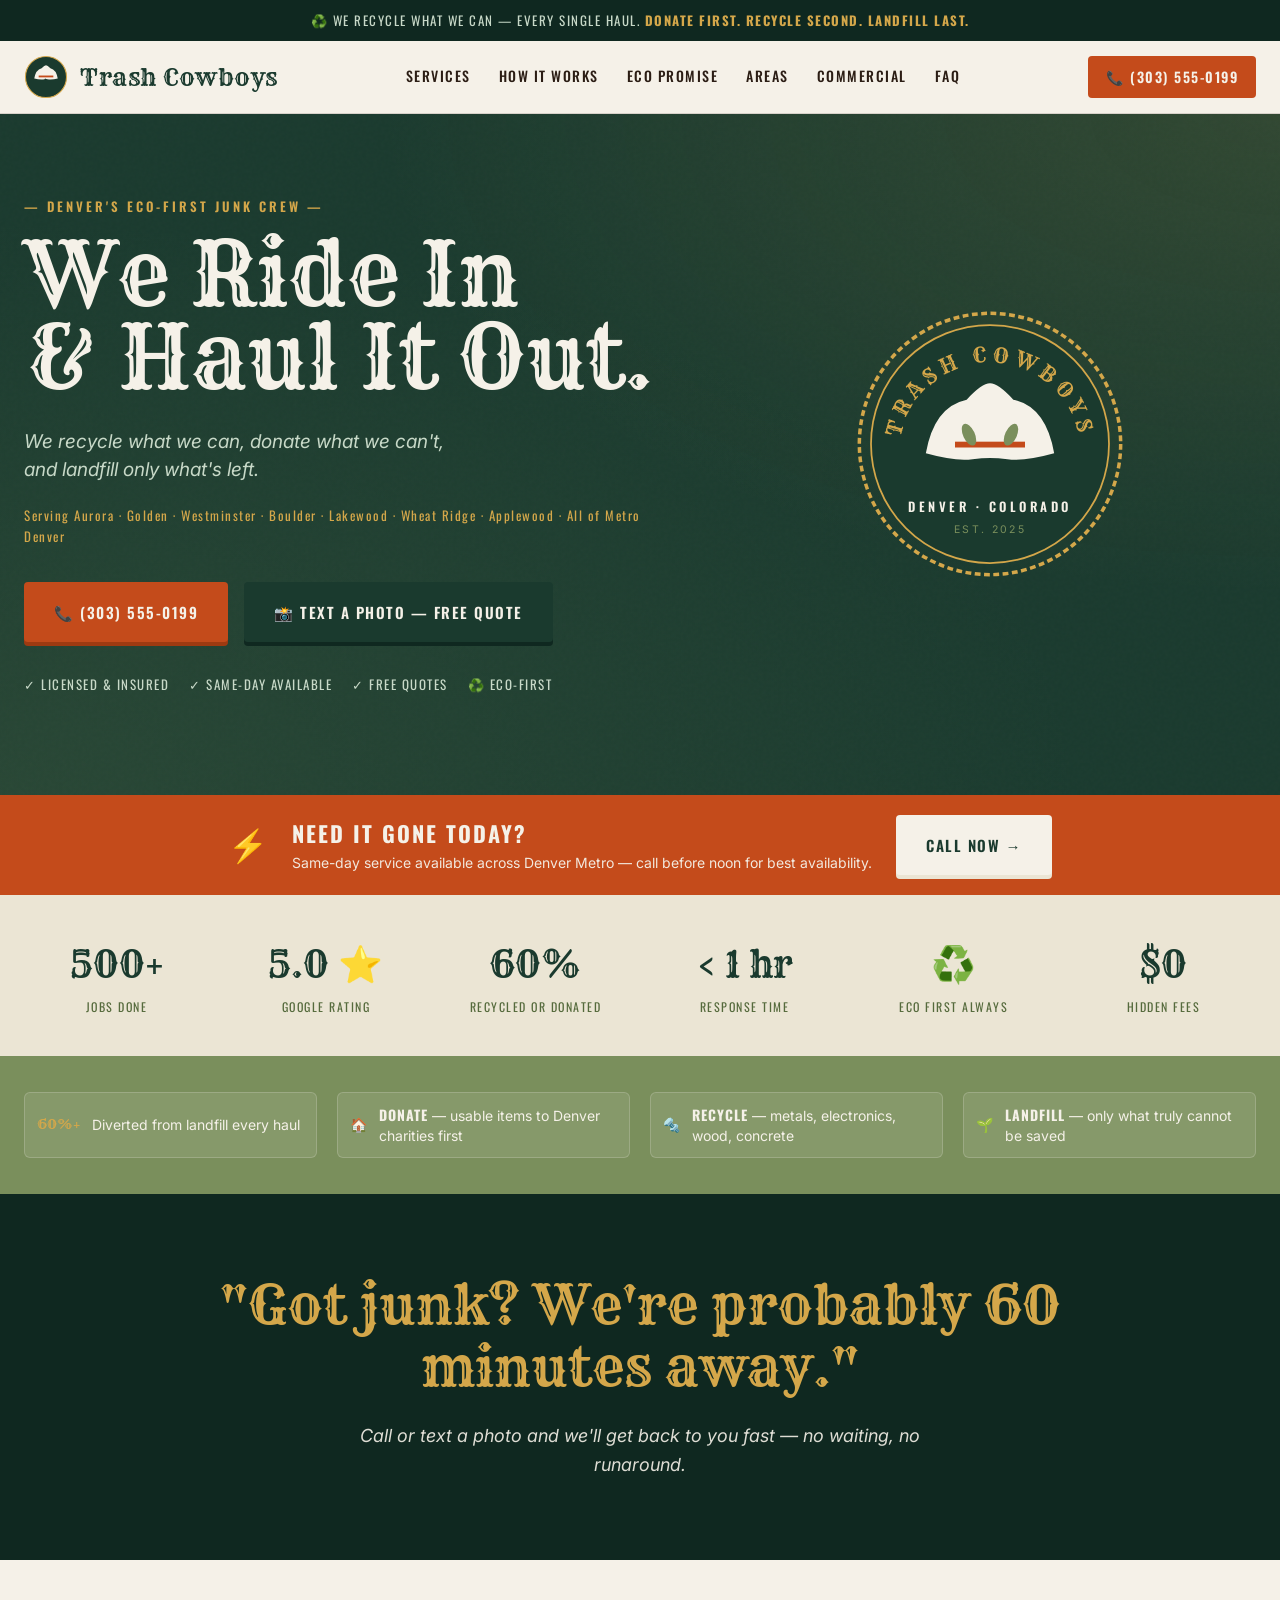
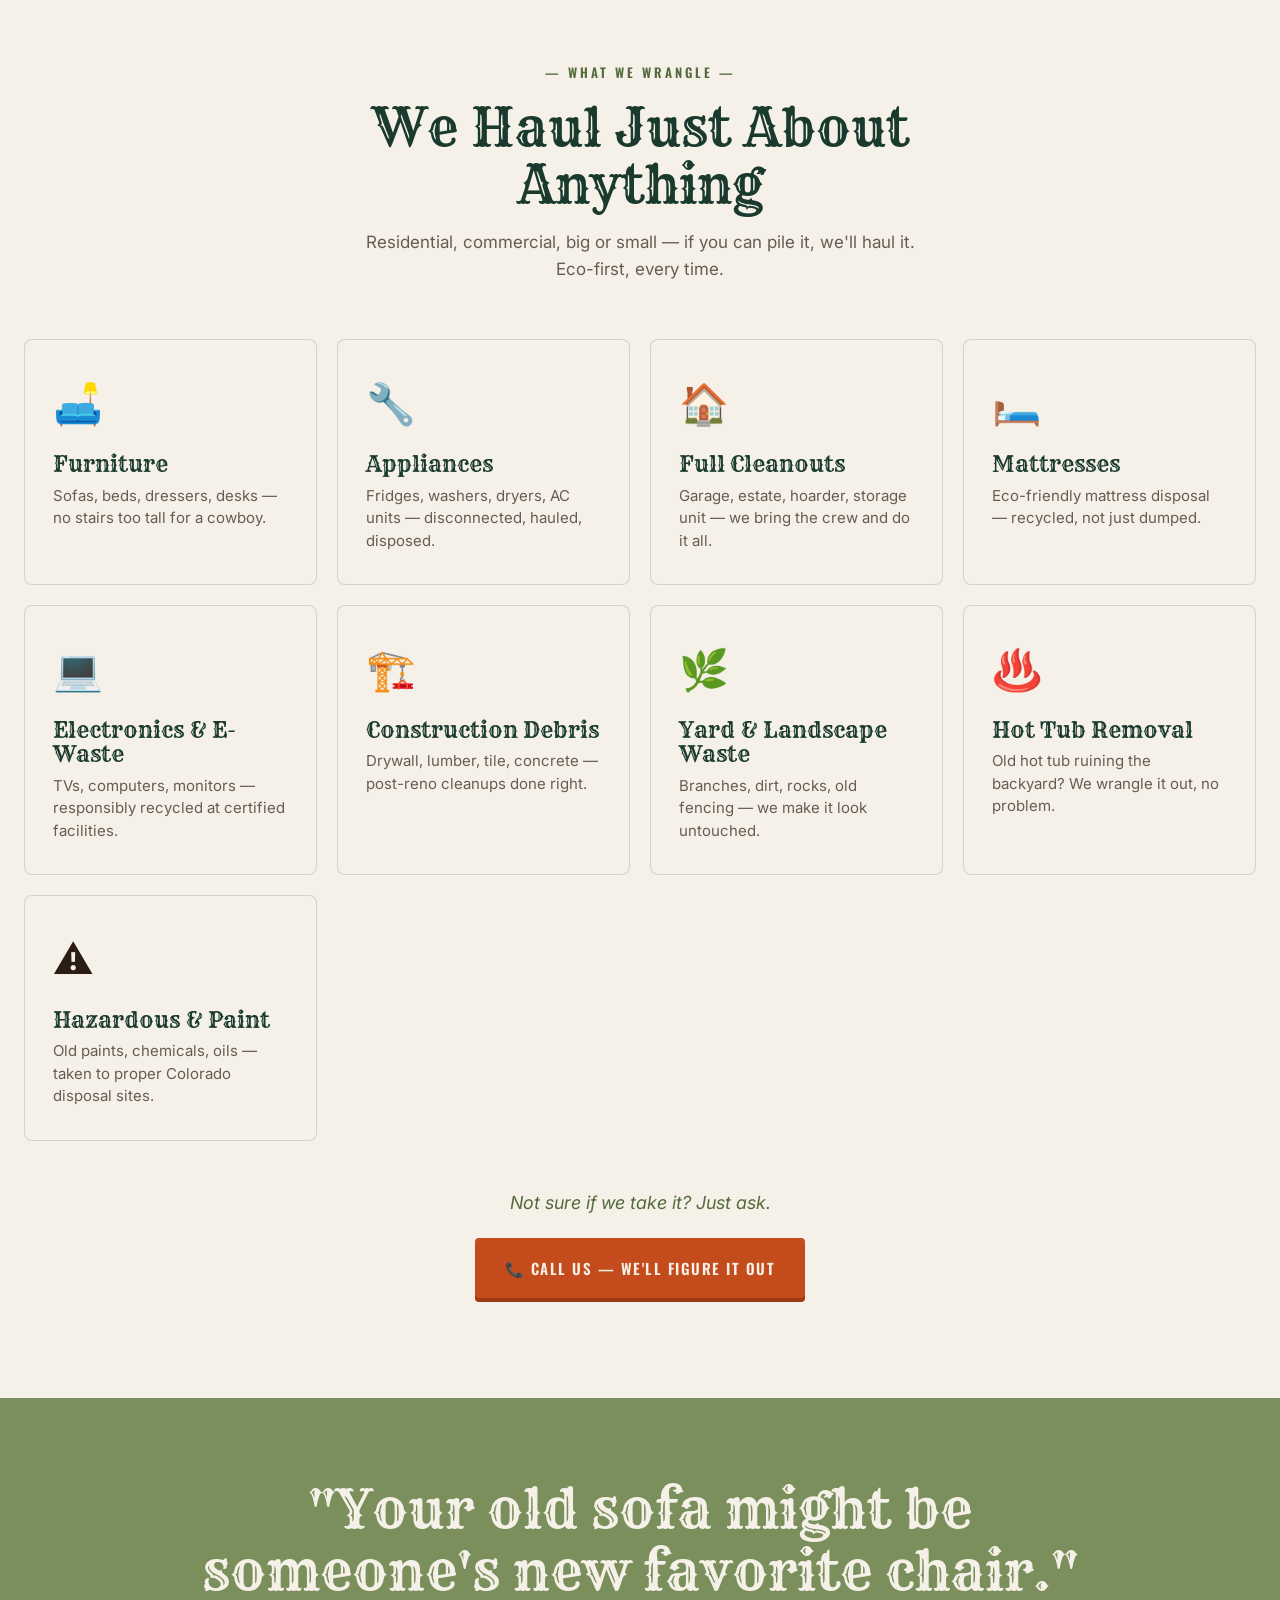
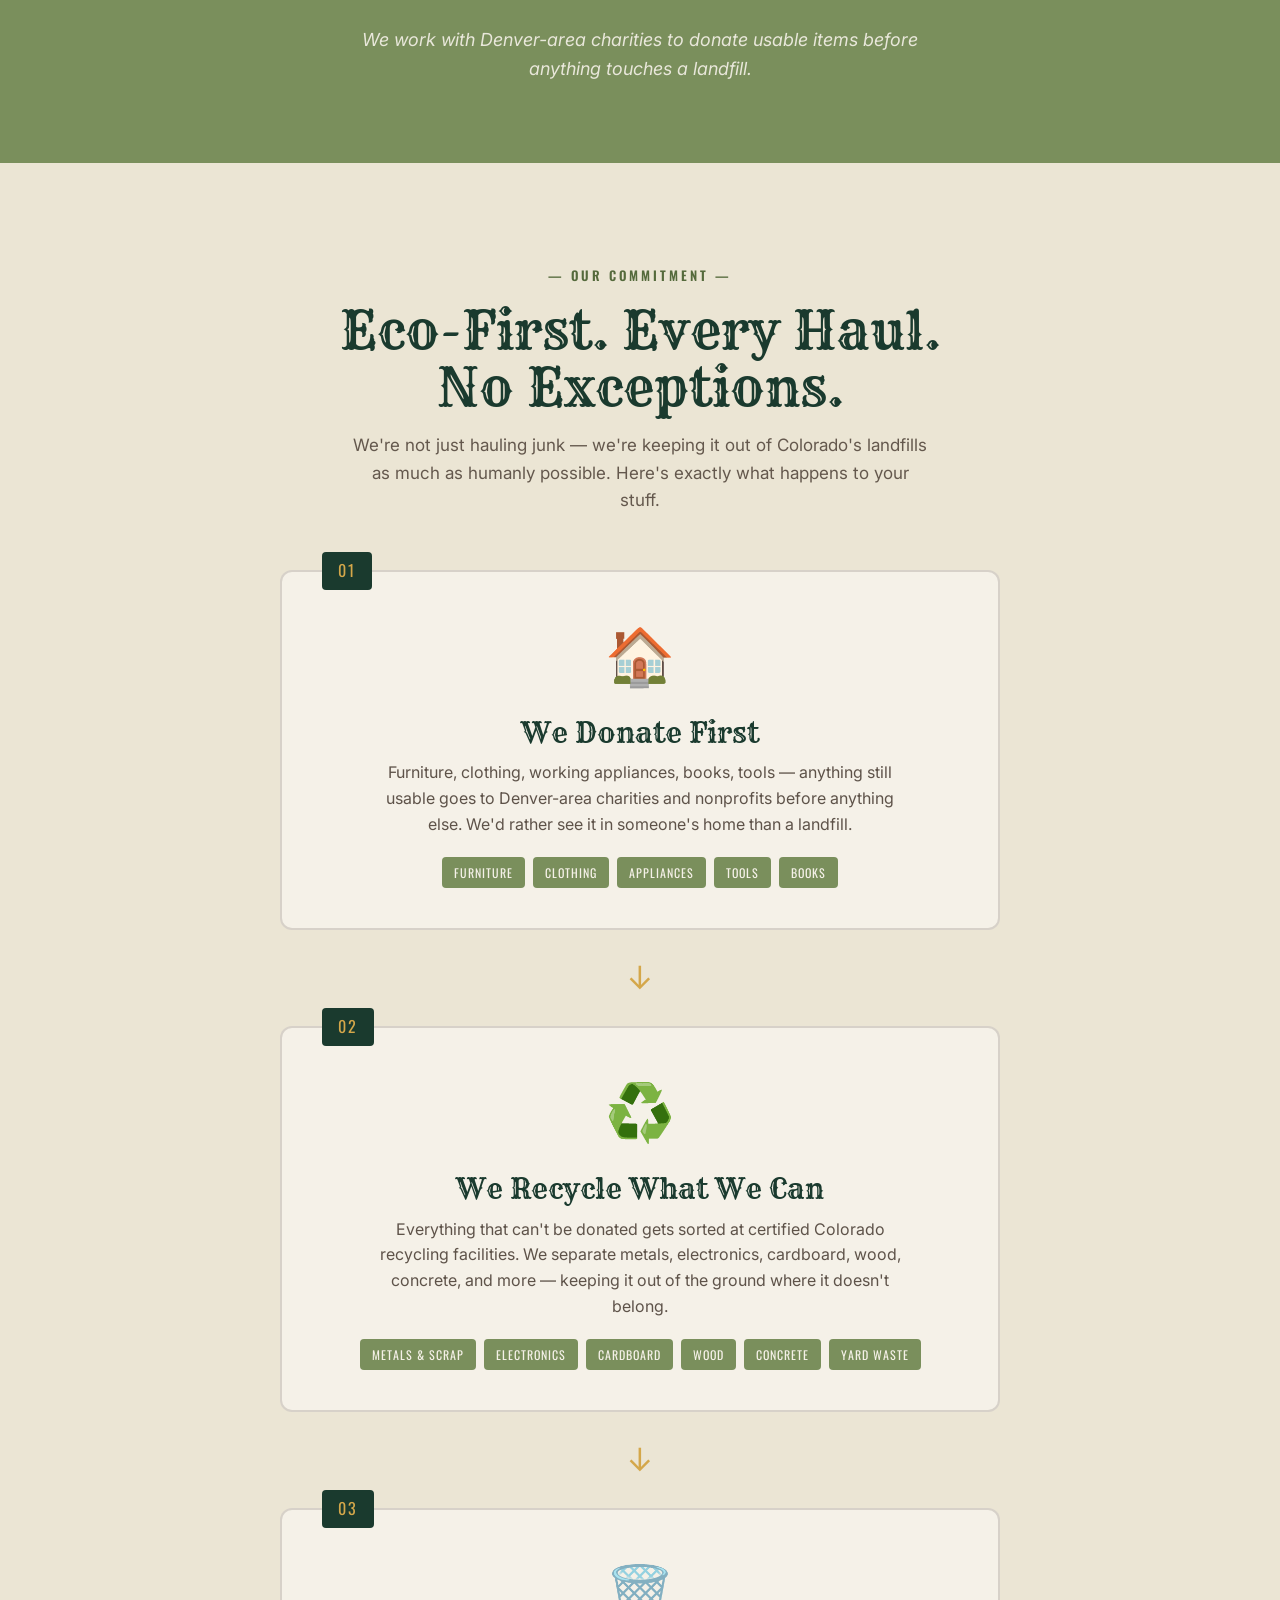
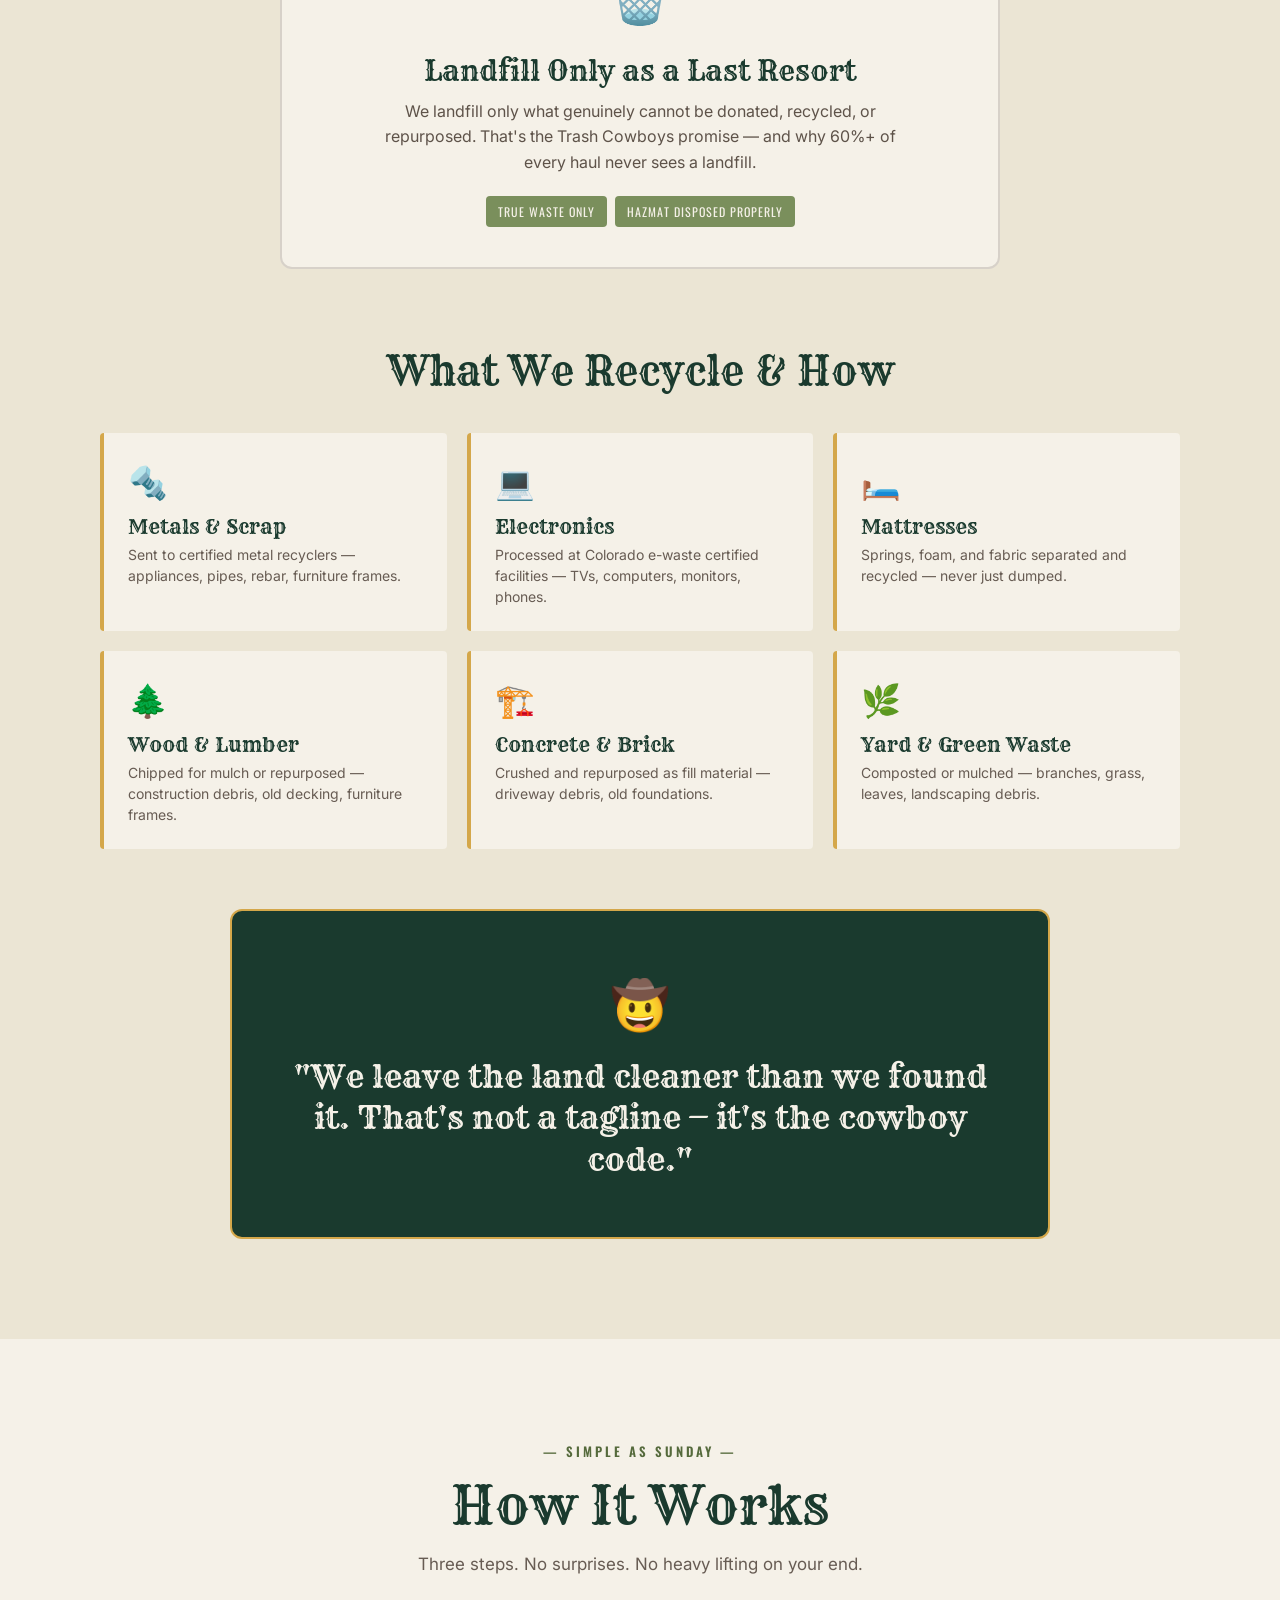
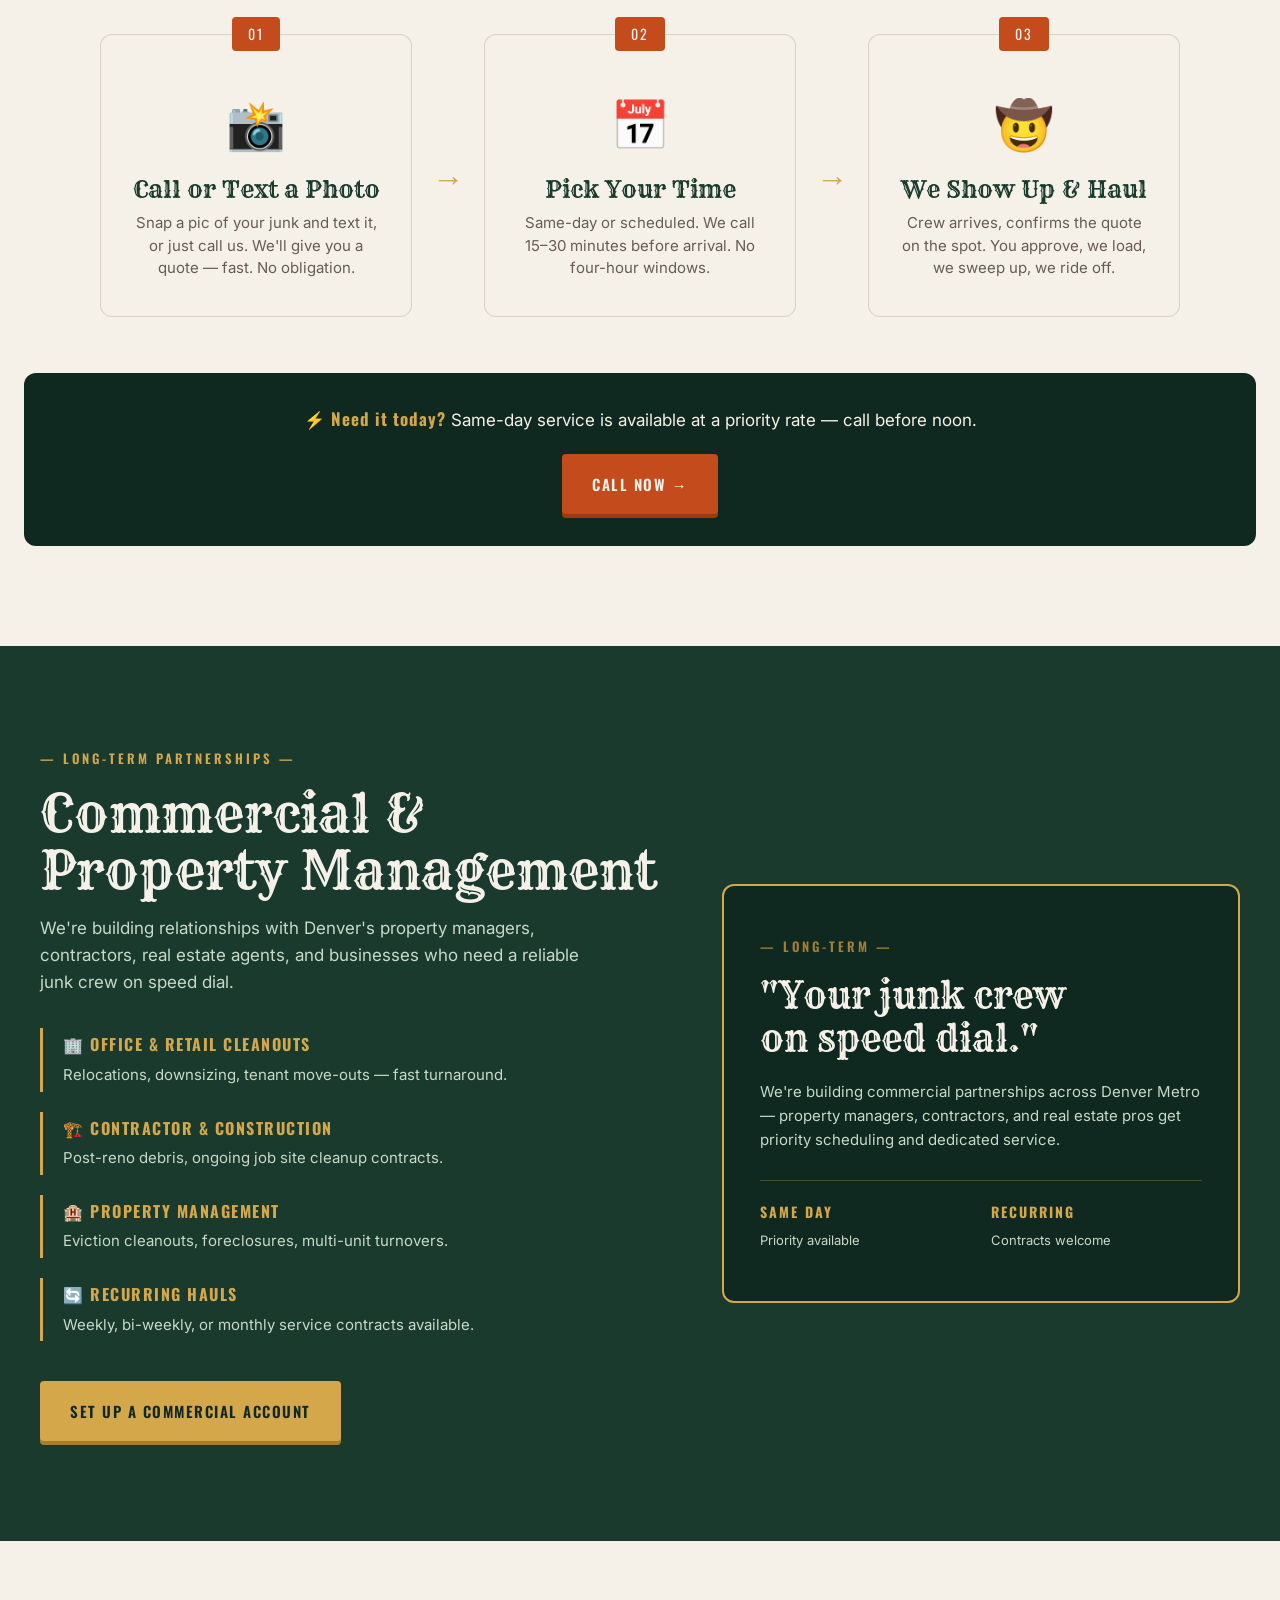
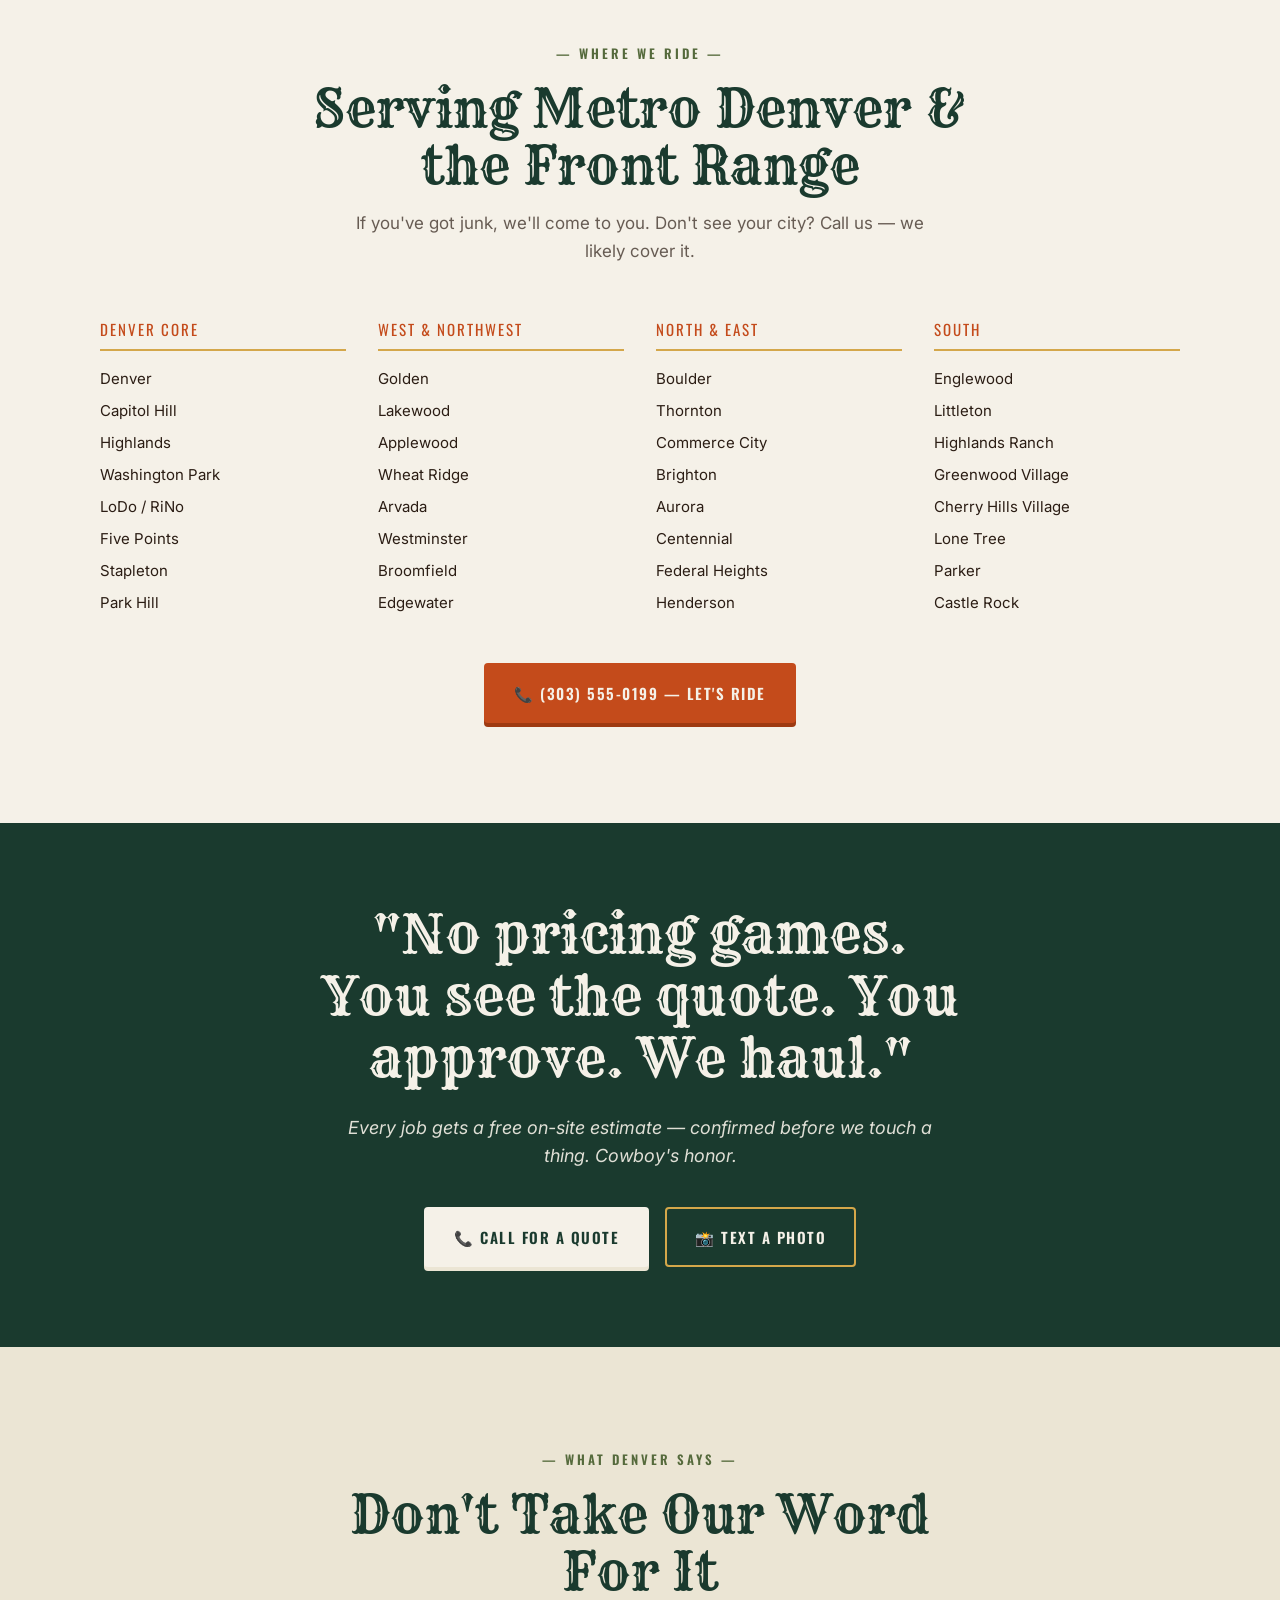
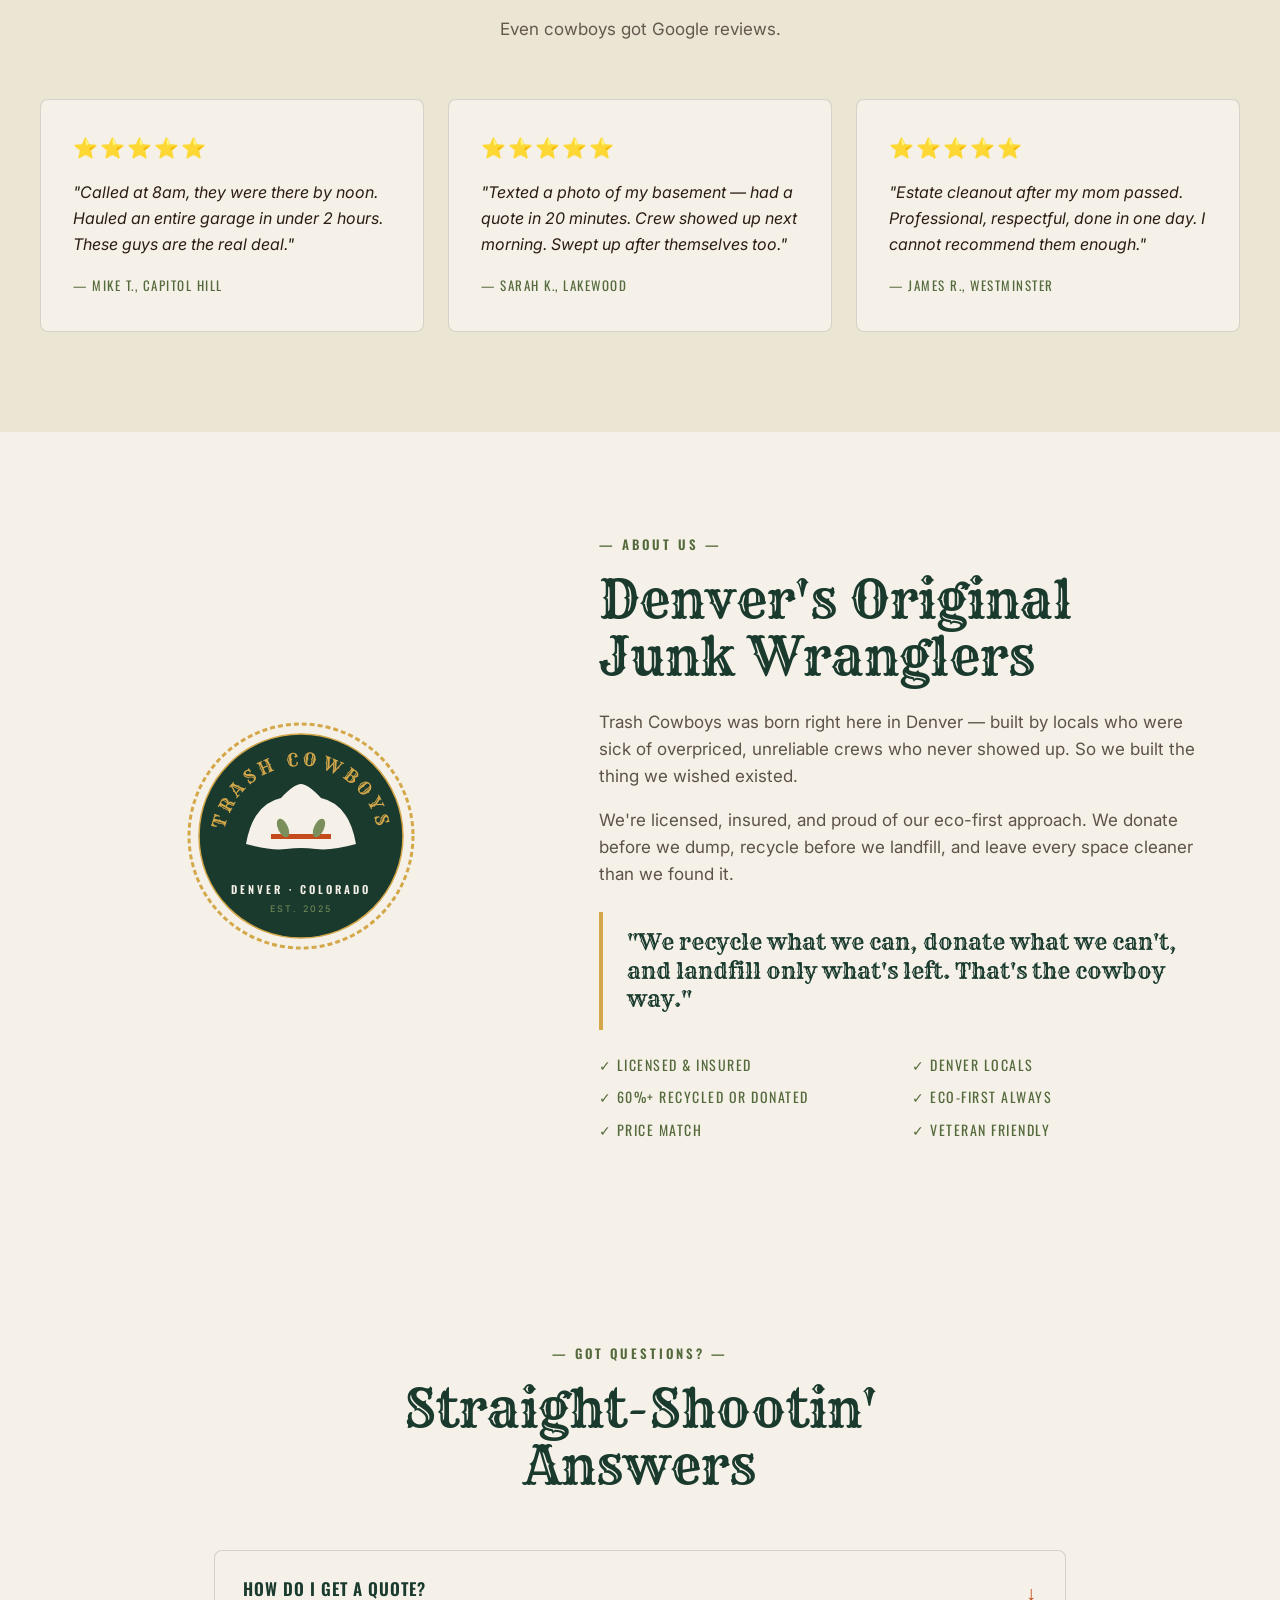
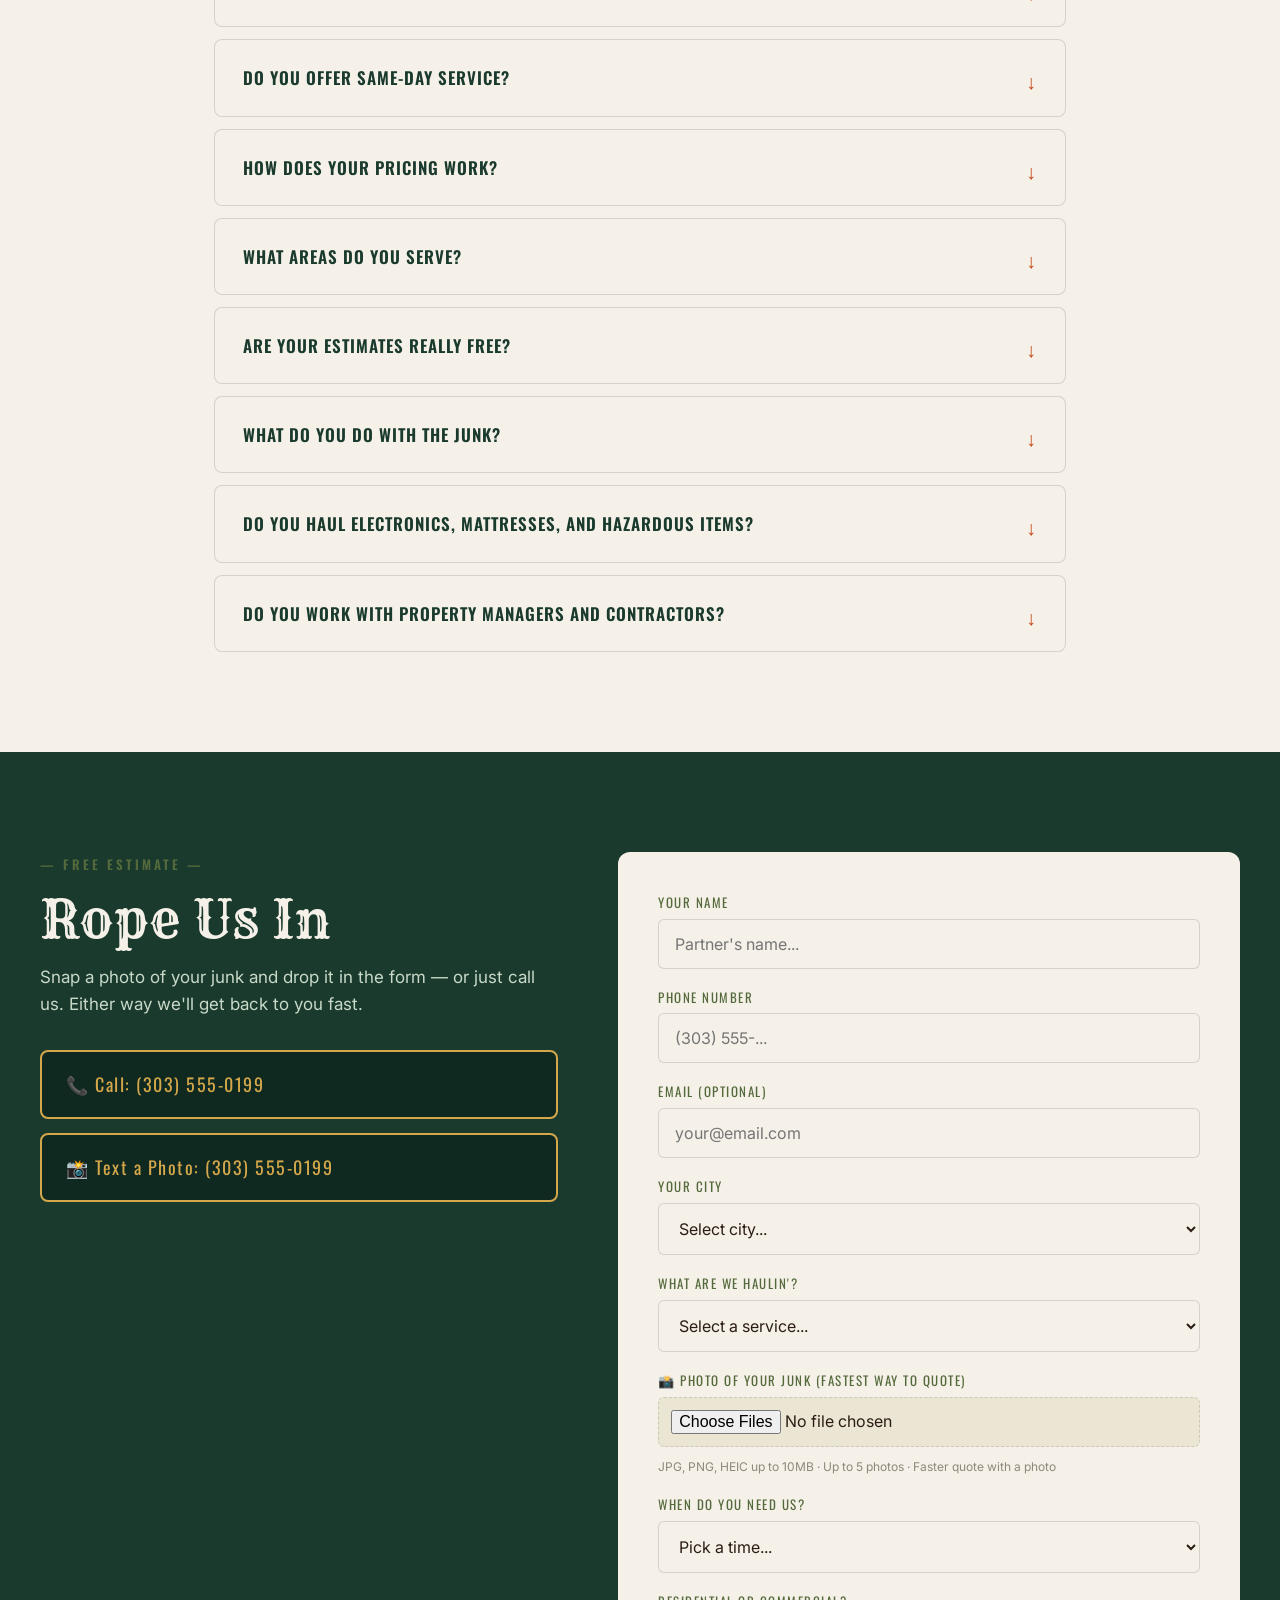
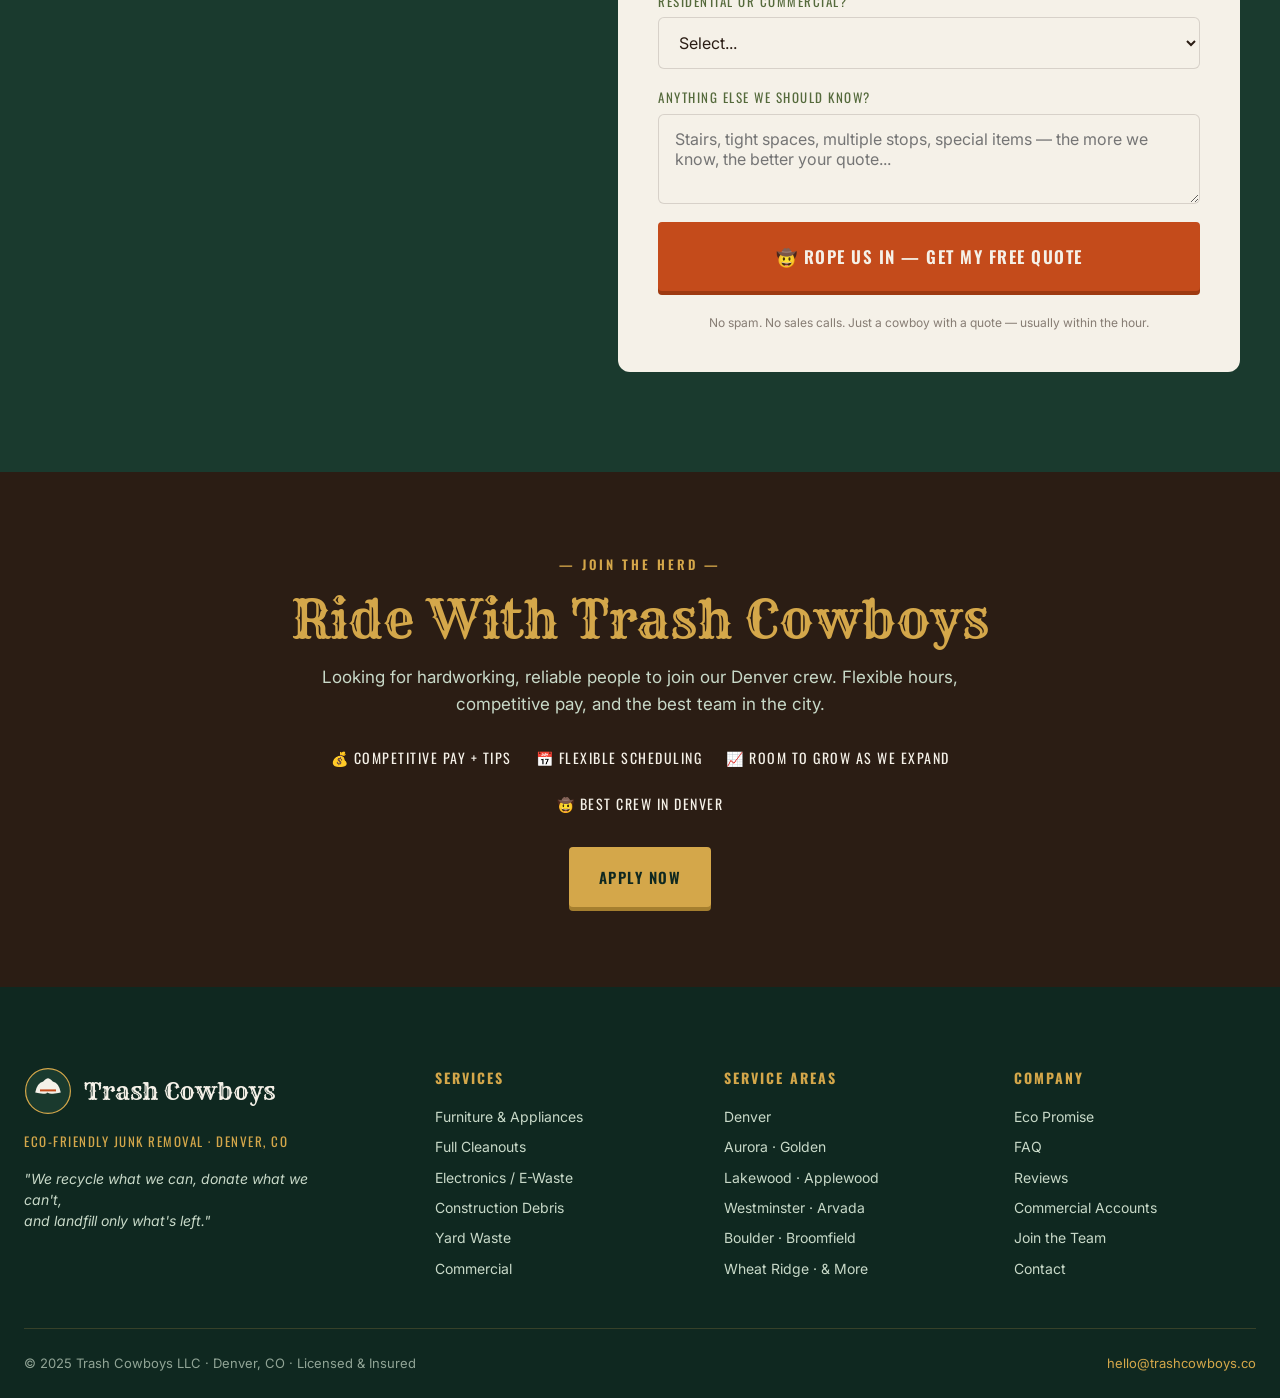
==== commit 847c5082: "Add files via upload" ====
--- a/index.html
+++ b/index.html
@@ -1,773 +1,496 @@
 <!DOCTYPE html>
 <html lang="en">
 <head>
-  <meta charset="UTF-8">
-  <meta name="viewport" content="width=device-width, initial-scale=1.0">
-  <title>Trash Cowboys | Eco-Friendly Junk Removal Denver CO | Same-Day Available</title>
-  <meta name="description" content="Denver's original eco-friendly junk wranglers. Same-day junk removal across Aurora, Golden, Westminster, Boulder, Lakewood, Wheat Ridge & all of metro Denver. Free quotes — call or text a photo.">
-  <link rel="preconnect" href="https://fonts.googleapis.com">
-  <link href="https://fonts.googleapis.com/css2?family=Rye&family=Oswald:wght@400;500;600;700&family=Lato:wght@300;400;700&display=swap" rel="stylesheet">
-  <link rel="stylesheet" href="css/style.css">
+<meta charset="UTF-8">
+<meta name="viewport" content="width=device-width, initial-scale=1.0">
+<title>Trash Cowboys — Eco-First Junk Removal · Denver CO</title>
+<meta name="description" content="Denver's eco-first junk removal crew. We recycle what we can, donate what we can't, and landfill only what's left. Same-day service. Text a photo for a fast quote.">
+<link rel="icon" type="image/png" href="images/favicon.png">
+
+<!-- Fonts: Rye (display) + Oswald (subheads) + Inter (body) -->
+<link rel="preconnect" href="https://fonts.googleapis.com">
+<link rel="preconnect" href="https://fonts.gstatic.com" crossorigin>
+<link href="https://fonts.googleapis.com/css2?family=Rye&family=Oswald:wght@500;600;700&family=Inter:wght@400;500;600&display=swap" rel="stylesheet">
+
+<link rel="stylesheet" href="css/style.css">
 </head>
 <body>
 
-  <!-- PROMO STRIP -->
-  <div class="promo-strip">
-    <span>♻️ We recycle what we can — every single haul</span>
-    <span class="strip-divider">·</span>
-    <span>🌱 Donate first · Recycle second · Landfill last</span>
-    <span class="strip-divider">·</span>
-    <span>📸 Text a photo — free quote in minutes</span>
-  </div>
-
-  <!-- NAV -->
-  <nav id="navbar">
-    <div class="nav-inner">
-      <a href="#" class="nav-logo">
-        <img src="images/logo-500.png" alt="Trash Cowboys" class="nav-logo-img">
-        <div class="nav-logo-text">
-          <span class="nav-brand">Trash Cowboys</span>
-          <span class="nav-sub">Eco-Friendly Junk Removal · Denver CO</span>
-        </div>
-      </a>
-      <div class="nav-links">
-        <a href="#services">Services</a>
-        <a href="#how">How It Works</a>
-        <a href="#areas">Areas</a>
-        <a href="#eco">Eco Promise</a>
-        <a href="#commercial">Commercial</a>
-        <a href="#faq">FAQ</a>
-        <a href="tel:+13035550199" class="nav-cta">📞 Call Now</a>
-      </div>
-      <button class="hamburger" id="hamburger" aria-label="Open menu">
-        <span></span><span></span><span></span>
-      </button>
-    </div>
-    <div class="mobile-menu" id="mobileMenu">
-      <a href="#services">Services</a>
-      <a href="#how">How It Works</a>
-      <a href="#areas">Areas</a>
-      <a href="#commercial">Commercial</a>
-      <a href="#faq">FAQ</a>
-      <a href="#quote" class="mobile-cta">📸 Get a Free Quote</a>
-      <a href="tel:+13035550199" class="mobile-cta">📞 (303) 555-0199</a>
-    </div>
-  </nav>
-
-  <!-- HERO -->
-  <section id="hero">
-    <div class="hero-bg-pattern"></div>
-    <div class="container hero-grid">
-      <div class="hero-content">
-        <div class="hero-eyebrow reveal">Denver's Eco-First Junk Crew</div>
-        <h1 class="hero-title reveal delay-1">
-          We Ride In<br>
-          <span class="hero-title-accent">&amp; Haul It Out.</span>
-        </h1>
-        <p class="hero-tagline reveal delay-2">"We recycle what we can, donate what we can't,<br>and landfill only what's left."</p>
-        <p class="hero-sub reveal delay-3">Serving Aurora · Golden · Westminster · Boulder · Lakewood · Wheat Ridge · Applewood · All of Metro Denver</p>
-        <div class="hero-ctas reveal delay-3">
-          <a href="tel:+13035550199" class="btn-call">📞 (303) 555-0199</a>
-          <a href="#quote" class="btn-quote">📸 Send a Photo — Free Quote</a>
-        </div>
-        <div class="hero-trust reveal delay-4">
-          <div class="trust-pill">✓ Licensed &amp; Insured</div>
-          <div class="trust-pill">✓ Same-Day Available</div>
-          <div class="trust-pill">✓ Free Quotes</div>
-          <div class="trust-pill trust-pill-eco">♻️ Eco-Friendly</div>
-        </div>
-      </div>
-      <div class="hero-logo-wrap reveal delay-2">
-        <img src="images/logo.png" alt="Trash Cowboys Denver" class="hero-logo-img">
-      </div>
-    </div>
-  </section>
-
-  <!-- SAME DAY CALLOUT -->
-  <div class="sameday-bar">
-    <div class="container sameday-inner">
-      <div class="sameday-icon">⚡</div>
-      <div>
-        <div class="sameday-head">Need It Gone TODAY?</div>
-        <div class="sameday-sub">Same-day service available across Denver Metro — call before noon for best availability.</div>
-      </div>
-      <a href="tel:+13035550199" class="btn-sameday">Call Now →</a>
-    </div>
-  </div>
-
-  <!-- TRUST BAR -->
-  <div class="trust-bar">
-    <div class="container trust-inner">
-      <div class="trust-stat"><strong>500+</strong><span>Jobs Done</span></div>
-      <div class="trust-div"></div>
-      <div class="trust-stat"><strong>5.0 ⭐</strong><span>Google Rating</span></div>
-      <div class="trust-div"></div>
-      <div class="trust-stat"><strong>60%</strong><span>Recycled or Donated</span></div>
-      <div class="trust-div"></div>
-      <div class="trust-stat"><strong>&lt; 1 hr</strong><span>Response Time</span></div>
-      <div class="trust-div"></div>
-      <div class="trust-stat"><strong>♻️ Eco</strong><span>First Always</span></div>
-      <div class="trust-div"></div>
-      <div class="trust-stat"><strong>$0</strong><span>Hidden Fees</span></div>
-    </div>
-  </div>
-
-  <!-- ECO STATS STRIP -->
-  <div class="eco-stats-strip">
-    <div class="container eco-stats-inner">
-      <div class="eco-stat-item">
-        <div class="eco-stat-icon">♻️</div>
-        <div class="eco-stat-num">60%+</div>
-        <div class="eco-stat-label">Diverted from landfill every haul</div>
-      </div>
-      <div class="eco-stat-div"></div>
-      <div class="eco-stat-item">
-        <div class="eco-stat-icon">🏠</div>
-        <div class="eco-stat-num">Donate</div>
-        <div class="eco-stat-label">Usable items go to Denver charities first</div>
-      </div>
-      <div class="eco-stat-div"></div>
-      <div class="eco-stat-item">
-        <div class="eco-stat-icon">🔩</div>
-        <div class="eco-stat-num">Recycle</div>
-        <div class="eco-stat-label">Metals, electronics, wood, concrete &amp; more</div>
-      </div>
-      <div class="eco-stat-div"></div>
-      <div class="eco-stat-item">
-        <div class="eco-stat-icon">🌱</div>
-        <div class="eco-stat-num">Landfill</div>
-        <div class="eco-stat-label">Only what truly cannot be saved</div>
-      </div>
-    </div>
-  </div>
-
-  <!-- CALLOUT QUOTE 1 -->
-  <div class="callout-block callout-dark">
-    <div class="container">
-      <div class="callout-text reveal">"Got junk? We're probably <span class="callout-accent">60 minutes away.</span>"</div>
-      <div class="callout-sub reveal delay-1">Call or text a photo and we'll get back to you fast — no waiting, no runaround.</div>
-    </div>
-  </div>
-
-  <!-- SERVICES -->
-  <section id="services">
-    <div class="container">
-      <div class="section-header">
-        <div class="eyebrow">What We Wrangle</div>
-        <h2>We Haul Just About Anything</h2>
-        <p>Residential, commercial, big or small — if you can pile it, we'll haul it. Eco-first, every time.</p>
-      </div>
-      <div class="services-grid">
-        <div class="service-card reveal">
-          <div class="service-icon">🛋️</div>
-          <h3>Furniture</h3>
-          <p>Sofas, beds, dressers, desks — no stairs too tall for a cowboy.</p>
-        </div>
-        <div class="service-card reveal delay-1">
-          <div class="service-icon">🔧</div>
-          <h3>Appliances</h3>
-          <p>Fridges, washers, dryers, AC units — disconnected, hauled, disposed.</p>
-        </div>
-        <div class="service-card reveal delay-2">
-          <div class="service-icon">🏠</div>
-          <h3>Full Cleanouts</h3>
-          <p>Garage, estate, hoarder, storage unit — we bring the crew and do it all.</p>
-        </div>
-        <div class="service-card reveal">
-          <div class="service-icon">🛏️</div>
-          <h3>Mattresses</h3>
-          <p>Eco-friendly mattress disposal — recycled, not just dumped.</p>
-        </div>
-        <div class="service-card reveal delay-1">
-          <div class="service-icon">💻</div>
-          <h3>Electronics &amp; E-Waste</h3>
-          <p>TVs, computers, monitors — responsibly recycled at certified facilities.</p>
-        </div>
-        <div class="service-card reveal delay-2">
-          <div class="service-icon">🏗️</div>
-          <h3>Construction Debris</h3>
-          <p>Drywall, lumber, tile, concrete — post-reno cleanups done right.</p>
-        </div>
-        <div class="service-card reveal">
-          <div class="service-icon">🌿</div>
-          <h3>Yard &amp; Landscape Waste</h3>
-          <p>Branches, dirt, rocks, old fencing — we make it look untouched.</p>
-        </div>
-        <div class="service-card reveal delay-1">
-          <div class="service-icon">♨️</div>
-          <h3>Hot Tub Removal</h3>
-          <p>Old hot tub ruining the backyard? We wrangle it out, no problem.</p>
-        </div>
-        <div class="service-card reveal delay-2">
-          <div class="service-icon">⚠️</div>
-          <h3>Hazardous &amp; Paint</h3>
-          <p>Old paints, chemicals, oils — taken to proper Colorado disposal sites.</p>
-        </div>
-      </div>
-      <div class="services-cta reveal">
-        <p>Not sure if we take it? Just ask.</p>
-        <a href="tel:+13035550199" class="btn-primary">📞 Call Us — We'll Figure It Out</a>
-      </div>
-    </div>
-  </section>
-
-  <!-- CALLOUT QUOTE 2 — ECO -->
-  <div class="callout-block callout-green">
-    <div class="container">
-      <div class="callout-text reveal">"Your old sofa might be<br><span class="callout-accent-light">someone's new favorite chair.</span>"</div>
-      <div class="callout-sub reveal delay-1">We work with Denver-area charities to donate usable items before anything touches a landfill.</div>
-    </div>
-  </div>
-
-
-  <!-- ECO PROMISE SECTION -->
-  <section id="eco" class="eco-section">
-    <div class="container">
-      <div class="section-header light">
-        <div class="eyebrow light">Our Commitment</div>
-        <h2>Eco-First. Every Haul. No Exceptions.</h2>
-        <p>We're not just hauling junk — we're keeping it out of Colorado's landfills as much as humanly possible. Here's exactly what happens to your stuff.</p>
-      </div>
-      <div class="eco-process reveal">
-        <div class="eco-step">
-          <div class="eco-step-num">01</div>
-          <div class="eco-step-icon">🏠</div>
-          <div class="eco-step-content">
-            <h3>We Donate First</h3>
-            <p>Furniture, clothing, working appliances, books, tools — anything still usable goes to Denver-area charities and nonprofits before anything else. We'd rather see it in someone's home than a landfill.</p>
-            <div class="eco-items">
-              <span>Furniture</span><span>Clothing</span><span>Appliances</span><span>Tools</span><span>Books</span>
-            </div>
-          </div>
-        </div>
-        <div class="eco-connector">↓</div>
-        <div class="eco-step">
-          <div class="eco-step-num">02</div>
-          <div class="eco-step-icon">♻️</div>
-          <div class="eco-step-content">
-            <h3>We Recycle What We Can</h3>
-            <p>Everything that can't be donated gets sorted at certified Colorado recycling facilities. We separate metals, electronics, cardboard, wood, concrete, and more — keeping it out of the ground where it doesn't belong.</p>
-            <div class="eco-items">
-              <span>Metals &amp; Scrap</span><span>Electronics</span><span>Cardboard</span><span>Wood</span><span>Concrete</span><span>Yard Waste</span>
-            </div>
-          </div>
-        </div>
-        <div class="eco-connector">↓</div>
-        <div class="eco-step">
-          <div class="eco-step-num">03</div>
-          <div class="eco-step-icon">🗑️</div>
-          <div class="eco-step-content">
-            <h3>Landfill Only as a Last Resort</h3>
-            <p>We landfill only what genuinely cannot be donated, recycled, or repurposed. That's the Trash Cowboys promise — and why 60%+ of every haul never sees a landfill.</p>
-            <div class="eco-items eco-items-red">
-              <span>True waste only</span><span>Hazmat disposed properly</span>
-            </div>
-          </div>
-        </div>
-      </div>
-
-      <div class="eco-materials reveal delay-1">
-        <div class="eco-mat-head">What We Recycle &amp; How</div>
-        <div class="eco-mat-grid">
-          <div class="eco-mat-card">
-            <div class="eco-mat-icon">🔩</div>
-            <div class="eco-mat-name">Metals &amp; Scrap</div>
-            <div class="eco-mat-how">Sent to certified metal recyclers — appliances, pipes, rebar, furniture frames</div>
-          </div>
-          <div class="eco-mat-card">
-            <div class="eco-mat-icon">💻</div>
-            <div class="eco-mat-name">Electronics</div>
-            <div class="eco-mat-how">Processed at Colorado e-waste certified facilities — TVs, computers, monitors, phones</div>
-          </div>
-          <div class="eco-mat-card">
-            <div class="eco-mat-icon">🛏️</div>
-            <div class="eco-mat-name">Mattresses</div>
-            <div class="eco-mat-how">Springs, foam, and fabric separated and recycled — never just dumped</div>
-          </div>
-          <div class="eco-mat-card">
-            <div class="eco-mat-icon">🌲</div>
-            <div class="eco-mat-name">Wood &amp; Lumber</div>
-            <div class="eco-mat-how">Chipped for mulch or repurposed — construction debris, old decking, furniture frames</div>
-          </div>
-          <div class="eco-mat-card">
-            <div class="eco-mat-icon">🏗️</div>
-            <div class="eco-mat-name">Concrete &amp; Brick</div>
-            <div class="eco-mat-how">Crushed and repurposed as fill material — driveway debris, old foundations</div>
-          </div>
-          <div class="eco-mat-card">
-            <div class="eco-mat-icon">🌿</div>
-            <div class="eco-mat-name">Yard &amp; Green Waste</div>
-            <div class="eco-mat-how">Composted or mulched — branches, grass, leaves, landscaping debris</div>
-          </div>
-        </div>
-      </div>
-
-      <div class="eco-pledge reveal delay-2">
-        <div class="eco-pledge-icon">🤠</div>
-        <div class="eco-pledge-text">"We leave the land cleaner than we found it. That's not a tagline — it's the cowboy code."</div>
-      </div>
-    </div>
-  </section>
-
-  <!-- HOW IT WORKS -->
-  <section id="how">
-    <div class="container">
-      <div class="section-header">
-        <div class="eyebrow">Simple as Sunday</div>
-        <h2>How It Works</h2>
-        <p>Three steps. No surprises. No heavy lifting on your end.</p>
-      </div>
-      <div class="steps-row">
-        <div class="step reveal">
-          <div class="step-num">01</div>
-          <div class="step-icon">📸</div>
-          <h3>Call or Text a Photo</h3>
-          <p>Snap a pic of your junk and text it, or just call us. We'll give you a quote — fast. No obligation.</p>
-        </div>
-        <div class="step-arrow">→</div>
-        <div class="step reveal delay-1">
-          <div class="step-num">02</div>
-          <div class="step-icon">📅</div>
-          <h3>Pick Your Time</h3>
-          <p>Same-day or scheduled. We call 15–30 minutes before arrival. No four-hour windows.</p>
-        </div>
-        <div class="step-arrow">→</div>
-        <div class="step reveal delay-2">
-          <div class="step-num">03</div>
-          <div class="step-icon">🤠</div>
-          <h3>We Show Up &amp; Haul</h3>
-          <p>Crew arrives, confirms the quote on the spot. You approve, we load, we sweep up, we ride off.</p>
-        </div>
-      </div>
-      <div class="how-note reveal">
-        <span>⚡ Need it today?</span>
-        <span>Same-day service is available at a priority rate — call before noon.</span>
-        <a href="tel:+13035550199" class="btn-inline">Call Now →</a>
-      </div>
-    </div>
-  </section>
-
-  <!-- COMMERCIAL SECTION -->
-  <section id="commercial" class="commercial-section">
-    <div class="container commercial-inner">
-      <div class="commercial-text reveal">
-        <div class="eyebrow light">Long-Term Partnerships</div>
-        <h2>Commercial &amp; Property Management</h2>
-        <p class="commercial-intro">We're building relationships with Denver's property managers, contractors, real estate agents, and businesses who need a reliable junk crew on speed dial.</p>
-        <div class="commercial-list">
-          <div class="commercial-item">
-            <div class="ci-icon">🏢</div>
-            <div>
-              <strong>Office &amp; Retail Cleanouts</strong>
-              <span>Relocations, downsizing, tenant move-outs — fast turnaround.</span>
-            </div>
-          </div>
-          <div class="commercial-item">
-            <div class="ci-icon">🏗️</div>
-            <div>
-              <strong>Contractor &amp; Construction</strong>
-              <span>Post-reno debris, ongoing job site cleanup contracts.</span>
-            </div>
-          </div>
-          <div class="commercial-item">
-            <div class="ci-icon">🏨</div>
-            <div>
-              <strong>Property Management</strong>
-              <span>Eviction cleanouts, foreclosures, multi-unit turnovers.</span>
-            </div>
-          </div>
-          <div class="commercial-item">
-            <div class="ci-icon">🔄</div>
-            <div>
-              <strong>Recurring Hauls</strong>
-              <span>Weekly, bi-weekly, or monthly service contracts available.</span>
-            </div>
-          </div>
-        </div>
-        <a href="#quote" class="btn-primary">Set Up a Commercial Account</a>
-      </div>
-      <div class="commercial-callout reveal delay-2">
-        <div class="cc-badge">Long-Term</div>
-        <div class="cc-head">"Your junk crew<br>on speed dial."</div>
-        <div class="cc-sub">We're building commercial partnerships across Denver Metro — property managers, contractors, and real estate pros get priority scheduling and dedicated service.</div>
-        <div class="cc-stats">
-          <div><strong>Same Day</strong><span>Priority available</span></div>
-          <div><strong>Recurring</strong><span>Contracts welcome</span></div>
-        </div>
-      </div>
-    </div>
-  </section>
-
-  <!-- SERVICE AREAS -->
-  <section id="areas">
-    <div class="container">
-      <div class="section-header">
-        <div class="eyebrow">Where We Ride</div>
-        <h2>Serving Metro Denver &amp; the Front Range</h2>
-        <p>If you've got junk, we'll come to you. Don't see your city? Call us — we likely cover it.</p>
-      </div>
-      <div class="areas-grid reveal">
-        <div class="area-group">
-          <h4>Denver Core</h4>
-          <ul>
-            <li>Denver</li>
-            <li>Capitol Hill</li>
-            <li>Highlands</li>
-            <li>Washington Park</li>
-            <li>LoDo / RiNo</li>
-            <li>Five Points</li>
-            <li>Stapleton</li>
-            <li>Park Hill</li>
-          </ul>
-        </div>
-        <div class="area-group">
-          <h4>West &amp; Northwest</h4>
-          <ul>
-            <li>Golden</li>
-            <li>Lakewood</li>
-            <li>Applewood</li>
-            <li>Wheat Ridge</li>
-            <li>Arvada</li>
-            <li>Westminster</li>
-            <li>Broomfield</li>
-            <li>Edgewater</li>
-          </ul>
-        </div>
-        <div class="area-group">
-          <h4>North &amp; East</h4>
-          <ul>
-            <li>Boulder</li>
-            <li>Thornton</li>
-            <li>Commerce City</li>
-            <li>Brighton</li>
-            <li>Aurora</li>
-            <li>Centennial</li>
-            <li>Federal Heights</li>
-            <li>Henderson</li>
-          </ul>
-        </div>
-        <div class="area-group">
-          <h4>South</h4>
-          <ul>
-            <li>Englewood</li>
-            <li>Littleton</li>
-            <li>Highlands Ranch</li>
-            <li>Greenwood Village</li>
-            <li>Cherry Hills Village</li>
-            <li>Lone Tree</li>
-            <li>Parker</li>
-            <li>Castle Rock</li>
-          </ul>
-        </div>
-      </div>
-      <div class="areas-cta reveal">
-        <a href="tel:+13035550199" class="btn-primary">📞 (303) 555-0199 — Let's Ride</a>
-      </div>
-    </div>
-  </section>
-
-  <!-- CALLOUT QUOTE 3 -->
-  <div class="callout-block callout-sky">
-    <div class="container">
-      <div class="callout-text reveal">"No pricing games.<br><span class="callout-accent-dark">You see the quote. You approve. We haul."</span></div>
-      <div class="callout-sub reveal delay-1">Every job gets a free on-site estimate — confirmed before we touch a thing. Cowboy's honor.</div>
-      <div class="callout-ctas reveal delay-2">
-        <a href="tel:+13035550199" class="btn-callout-cta">📞 Call for a Quote</a>
-        <a href="#quote" class="btn-callout-secondary">📸 Text a Photo</a>
-      </div>
-    </div>
-  </div>
-
-  <!-- REVIEWS -->
-  <section id="reviews">
-    <div class="container">
-      <div class="section-header">
-        <div class="eyebrow">What Denver Says</div>
-        <h2>Don't Take Our Word For It</h2>
-        <p>Even cowboys got Google reviews.</p>
-      </div>
-      <div class="reviews-grid">
-        <div class="review-card reveal">
-          <div class="review-stars">⭐⭐⭐⭐⭐</div>
-          <p>"Called at 8am, they were there by noon. Hauled an entire garage in under 2 hours. These guys are the real deal."</p>
-          <div class="reviewer">— Mike T., Capitol Hill</div>
-        </div>
-        <div class="review-card reveal delay-1">
-          <div class="review-stars">⭐⭐⭐⭐⭐</div>
-          <p>"Texted a photo of my basement — had a quote in 20 minutes. Crew showed up next morning. Swept up after themselves too."</p>
-          <div class="reviewer">— Sarah K., Lakewood</div>
-        </div>
-        <div class="review-card reveal delay-2">
-          <div class="review-stars">⭐⭐⭐⭐⭐</div>
-          <p>"Estate cleanout after my mom passed. Professional, respectful, done in one day. I cannot recommend them enough."</p>
-          <div class="reviewer">— James R., Westminster</div>
-        </div>
-      </div>
-    </div>
-  </section>
-
-  <!-- ABOUT -->
-  <section id="about" class="about-section">
-    <div class="container about-inner">
-      <div class="about-img reveal">
-        <img src="images/logo.png" alt="Trash Cowboys Denver" class="about-logo">
-      </div>
-      <div class="about-text reveal delay-1">
-        <div class="eyebrow">About Us</div>
-        <h2>Denver's Original<br>Junk Wranglers</h2>
-        <p>Trash Cowboys was born right here in Denver — built by locals who were sick of overpriced, unreliable crews who never showed up. So we built the thing we wished existed.</p>
-        <p>We're licensed, insured, and proud of our eco-first approach. We donate before we dump, recycle before we landfill, and leave every space cleaner than we found it.</p>
-        <blockquote class="about-quote">"We recycle what we can, donate what we can't, and landfill only what's left. That's the cowboy way."</blockquote>
-        <div class="about-badges">
-          <span class="badge">✓ Licensed &amp; Insured</span>
-          <span class="badge">✓ Denver Locals</span>
-          <span class="badge">✓ 60%+ Recycled or Donated</span><span class="badge">✓ Eco-First Always</span>
-          <span class="badge">✓ Price Match</span>
-          <span class="badge">✓ Veteran Friendly</span>
-        </div>
-      </div>
-    </div>
-  </section>
-
-  <!-- FAQ -->
-  <section id="faq" class="faq-section">
-    <div class="container">
-      <div class="section-header">
-        <div class="eyebrow">Got Questions?</div>
-        <h2>Straight-Shootin' Answers</h2>
-      </div>
-      <div class="faq-list reveal">
-        <div class="faq-item">
-          <button class="faq-q">How do I get a quote? <span class="faq-arrow">↓</span></button>
-          <div class="faq-a">Easiest way: snap a photo of your junk and text it to us at (303) 555-0199. We reply with a quote in minutes. You can also call us directly or fill out the form on this page. No obligation — ever.</div>
-        </div>
-        <div class="faq-item">
-          <button class="faq-q">Do you offer same-day service? <span class="faq-arrow">↓</span></button>
-          <div class="faq-a">Yes — same-day service is available across Denver Metro at a priority rate. Call before noon for best availability. We'll do our best to get out to you the same day.</div>
-        </div>
-        <div class="faq-item">
-          <button class="faq-q">How does your pricing work? <span class="faq-arrow">↓</span></button>
-          <div class="faq-a">We give you a free quote based on the volume and type of your junk — confirmed on-site before we start. You only pay for the space your junk takes up. No hourly rates, no hidden fees, no surprises. We also price match any written competitor quote.</div>
-        </div>
-        <div class="faq-item">
-          <button class="faq-q">What areas do you serve? <span class="faq-arrow">↓</span></button>
-          <div class="faq-a">All of Denver Metro — Aurora, Golden, Lakewood, Applewood, Wheat Ridge, Arvada, Westminster, Boulder, Thornton, Broomfield, Englewood, Littleton, Highlands Ranch, Parker, Castle Rock, and everywhere in between. Not sure? Just call.</div>
-        </div>
-        <div class="faq-item">
-          <button class="faq-q">Are your estimates really free? <span class="faq-arrow">↓</span></button>
-          <div class="faq-a">100% free, zero obligation. We come out, look at what you've got, give you a price. If you don't like it, you owe us nothing. We also guarantee to beat any legitimate written estimate from a competitor.</div>
-        </div>
-        <div class="faq-item">
-          <button class="faq-q">What do you do with the junk? <span class="faq-arrow">↓</span></button>
-          <div class="faq-a">We donate first, recycle second, landfill last. We work with local Denver charities and certified recycling facilities to make sure up to 60% of every haul stays out of the landfill. Eco-friendly isn't a buzzword for us — it's the job.</div>
-        </div>
-        <div class="faq-item">
-          <button class="faq-q">Do you haul electronics, mattresses, and hazardous items? <span class="faq-arrow">↓</span></button>
-          <div class="faq-a">Yes. TVs, computers, mattresses, old paint, chemicals — we handle them all through proper Colorado disposal and recycling channels. Just let us know what you have when you call or text.</div>
-        </div>
-        <div class="faq-item">
-          <button class="faq-q">Do you work with property managers and contractors? <span class="faq-arrow">↓</span></button>
-          <div class="faq-a">Yes — and we're actively building those partnerships. If you need a reliable junk crew on a recurring basis, we'd love to talk. Fill out the commercial inquiry form and we'll set up a call.</div>
-        </div>
-      </div>
-    </div>
-  </section>
-
-  <!-- QUOTE FORM -->
-  <section id="quote" class="quote-section">
-    <div class="container">
-      <div class="section-header light">
-        <div class="eyebrow light">Free Estimate</div>
-        <h2>Rope Us In</h2>
-        <p>Snap a photo of your junk and drop it in the form — or just call us. Either way we'll get back to you fast.</p>
-        <div class="quote-alts">
-          <a href="tel:+13035550199" class="quote-alt-pill">📞 Call: (303) 555-0199</a>
-          <a href="sms:+13035550199" class="quote-alt-pill">📸 Text a Photo: (303) 555-0199</a>
-        </div>
-      </div>
-      <div class="form-wrap reveal">
-        <form id="quoteForm" class="quote-form" enctype="multipart/form-data">
-          <div class="form-row">
-            <div class="form-group">
-              <label for="name">Your Name</label>
-              <input type="text" id="name" name="name" placeholder="Partner's name..." required>
-            </div>
-            <div class="form-group">
-              <label for="phone">Phone Number</label>
-              <input type="tel" id="phone" name="phone" placeholder="(303) 555-..." required>
-            </div>
-          </div>
-          <div class="form-row">
-            <div class="form-group">
-              <label for="email">Email (optional)</label>
-              <input type="email" id="email" name="email" placeholder="your@email.com">
-            </div>
-            <div class="form-group">
-              <label for="city">Your City</label>
-              <select id="city" name="city">
-                <option value="">Select city...</option>
-                <option>Denver</option>
-                <option>Aurora</option>
-                <option>Golden</option>
-                <option>Lakewood</option>
-                <option>Applewood</option>
-                <option>Wheat Ridge</option>
-                <option>Westminster</option>
-                <option>Arvada</option>
-                <option>Boulder</option>
-                <option>Thornton</option>
-                <option>Broomfield</option>
-                <option>Englewood</option>
-                <option>Littleton</option>
-                <option>Highlands Ranch</option>
-                <option>Parker</option>
-                <option>Castle Rock</option>
-                <option>Other</option>
-              </select>
-            </div>
-          </div>
-          <div class="form-group">
-            <label for="service">What Are We Haulin'?</label>
-            <select id="service" name="service">
-              <option value="">Select a service...</option>
-              <option>Furniture removal</option>
-              <option>Appliance removal</option>
-              <option>Mattress removal</option>
-              <option>Electronics / E-Waste</option>
-              <option>Hot tub removal</option>
-              <option>Full garage cleanout</option>
-              <option>Estate cleanout</option>
-              <option>Storage unit cleanout</option>
-              <option>Yard / landscape waste</option>
-              <option>Construction debris</option>
-              <option>Hazardous materials / paint</option>
-              <option>Office / commercial cleanout</option>
-              <option>Multiple items / full load</option>
-            </select>
-          </div>
-          <div class="form-group">
-            <label for="photos">📸 Photo of Your Junk (Fastest Way to Quote)</label>
-            <div class="upload-zone" id="uploadZone">
-              <input type="file" id="photos" name="photos" accept="image/*" multiple class="upload-input">
-              <div class="upload-content" id="uploadContent">
-                <div class="upload-icon">📷</div>
-                <div class="upload-text">Drop photos here or <span class="upload-link">tap to browse</span></div>
-                <div class="upload-sub">JPG, PNG, HEIC up to 10MB · Up to 5 photos · Faster quote with a photo</div>
-              </div>
-              <div class="upload-preview" id="uploadPreview"></div>
-            </div>
-          </div>
-          <div class="form-row">
-            <div class="form-group">
-              <label for="timing">When Do You Need Us?</label>
-              <select id="timing" name="timing">
-                <option value="">Pick a time...</option>
-                <option>Today — same-day (priority rate applies)</option>
-                <option>Tomorrow</option>
-                <option>This week</option>
-                <option>Next week</option>
-                <option>I'm flexible</option>
-              </select>
-            </div>
-            <div class="form-group">
-              <label for="type">Residential or Commercial?</label>
-              <select id="type" name="type">
-                <option value="">Select...</option>
-                <option>Residential</option>
-                <option>Commercial — one-time</option>
-                <option>Commercial — recurring (let's talk)</option>
-              </select>
-            </div>
-          </div>
-          <div class="form-group">
-            <label for="message">Anything else we should know?</label>
-            <textarea id="message" name="message" rows="3" placeholder="Stairs, tight spaces, multiple stops, special items — the more we know, the better your quote..."></textarea>
-          </div>
-          <button type="submit" class="btn-submit">🤠 Rope Us In — Get My Free Quote</button>
-          <p class="form-note">No spam. No sales calls. Just a cowboy with a quote — usually within the hour.</p>
-        </form>
-        <div id="formSuccess" class="form-success" style="display:none;">
-          <div class="success-icon">🤠</div>
-          <h3>Yee-Haw!</h3>
-          <p>We got your rope, partner. A Trash Cowboys crew member will call you within the hour.</p>
-          <p>In a hurry? Call or text us directly:</p>
-          <a href="tel:+13035550199" class="btn-primary">(303) 555-0199</a>
-        </div>
-      </div>
-    </div>
-  </section>
-
-  <!-- CAREERS -->
-  <section id="careers" class="careers-section">
-    <div class="container careers-inner">
-      <div class="careers-text reveal">
-        <div class="eyebrow">Join the Herd</div>
-        <h2>Ride With Trash Cowboys</h2>
-        <p>Looking for hardworking, reliable people to join our Denver crew. Flexible hours, competitive pay, and the best team in the city.</p>
-        <ul class="careers-perks">
-          <li>💰 Competitive pay + tips</li>
-          <li>📅 Flexible scheduling</li>
-          <li>📈 Room to grow as we expand</li>
-          <li>🤠 Best crew in Denver</li>
-        </ul>
-        <a href="mailto:jobs@trashcowboys.co" class="btn-primary">Apply Now</a>
-      </div>
-    </div>
-  </section>
-
-  <!-- FOOTER -->
-  <footer>
-    <div class="footer-inner container">
-      <div class="footer-top">
-        <div class="footer-brand">
-          <img src="images/logo-500.png" alt="Trash Cowboys" class="footer-logo-img">
-          <div>
-            <div class="footer-name">Trash Cowboys</div>
-            <div class="footer-tagline">Eco-Friendly Junk Removal · Denver, CO</div>
-            <div class="footer-tagline">"We recycle what we can, donate what we can't,<br>and landfill only what's left."</div>
-          </div>
-        </div>
-        <div class="footer-cols">
-          <div class="footer-col">
-            <div class="footer-col-head">Services</div>
-            <a href="#services">Furniture &amp; Appliances</a>
-            <a href="#services">Full Cleanouts</a>
-            <a href="#services">Electronics / E-Waste</a>
-            <a href="#services">Construction Debris</a>
-            <a href="#services">Yard Waste</a>
-            <a href="#commercial">Commercial</a>
-          </div>
-          <div class="footer-col">
-            <div class="footer-col-head">Service Areas</div>
-            <a href="#areas">Denver</a>
-            <a href="#areas">Aurora · Golden</a>
-            <a href="#areas">Lakewood · Applewood</a>
-            <a href="#areas">Westminster · Arvada</a>
-            <a href="#areas">Boulder · Broomfield</a>
-            <a href="#areas">Wheat Ridge · &amp; More</a>
-          </div>
-          <div class="footer-col">
-            <div class="footer-col-head">Company</div>
-            <a href="#about">About Us</a>
-            <a href="#faq">FAQ</a>
-            <a href="#reviews">Reviews</a>
-            <a href="#commercial">Commercial Accounts</a>
-            <a href="#careers">Join the Team</a>
-            <a href="mailto:hello@trashcowboys.co">Contact</a>
-          </div>
-        </div>
-      </div>
-      <div class="footer-bottom">
-        <span>© 2025 Trash Cowboys LLC · Denver, CO · Licensed &amp; Insured</span>
-        <div class="footer-bottom-links">
-          <a href="mailto:hello@trashcowboys.co">hello@trashcowboys.co</a>
-          <span>·</span>
-          <a href="tel:+13035550199">(303) 555-0199</a>
-        </div>
-      </div>
-    </div>
-  </footer>
-
-  <script src="js/main.js"></script>
+<!-- ============ ECO PROMO STRIP ============ -->
+<div class="promo-strip">
+  <span>♻️ We recycle what we can — every single haul. <strong>Donate first. Recycle second. Landfill last.</strong></span>
+</div>
+
+<!-- ============ NAV ============ -->
+<nav class="nav">
+  <div class="nav-inner">
+    <a href="#top" class="nav-logo">
+      <span class="logo-mark"><!-- Logo swap: replace with <img src="images/logo.svg"> when ready -->
+        <svg viewBox="0 0 60 60" width="44" height="44" aria-hidden="true">
+          <circle cx="30" cy="30" r="28" fill="#1A3A2E" stroke="#D4A74A" stroke-width="1.5"/>
+          <path d="M14 32 Q16 20 24 18 Q28 14 30 14 Q32 14 36 18 Q44 20 46 32 Q38 34 32 33 Q28 32 30 32 Q28 32 28 33 Q22 34 14 32 Z" fill="#F5F1E8"/>
+          <rect x="20" y="28" width="20" height="2.5" fill="#C44B1B"/>
+        </svg>
+      </span>
+      <span class="logo-wordmark">Trash Cowboys</span>
+    </a>
+    <ul class="nav-links">
+      <li><a href="#services">Services</a></li>
+      <li><a href="#how">How It Works</a></li>
+      <li><a href="#eco">Eco Promise</a></li>
+      <li><a href="#areas">Areas</a></li>
+      <li><a href="#commercial">Commercial</a></li>
+      <li><a href="#faq">FAQ</a></li>
+    </ul>
+    <a href="tel:3035550199" class="nav-cta">📞 (303) 555-0199</a>
+  </div>
+</nav>
+
+<!-- ============ HERO ============ -->
+<header class="hero" id="top">
+  <div class="hero-grain"></div>
+  <div class="hero-inner">
+    <div class="hero-copy">
+      <span class="eyebrow">— Denver's Eco-First Junk Crew —</span>
+      <h1 class="hero-headline">
+        <span>We Ride In</span>
+        <span>&amp; Haul It Out.</span>
+      </h1>
+      <p class="hero-tagline">We recycle what we can, donate what we can't,<br>and landfill only what's left.</p>
+      <p class="hero-areas">Serving Aurora · Golden · Westminster · Boulder · Lakewood · Wheat Ridge · Applewood · All of Metro Denver</p>
+      <div class="hero-ctas">
+        <a href="tel:3035550199" class="btn btn-primary">📞 (303) 555-0199</a>
+        <a href="#quote" class="btn btn-secondary">📸 Text a Photo — Free Quote</a>
+      </div>
+      <div class="hero-trust">
+        <span>✓ Licensed &amp; Insured</span>
+        <span>✓ Same-Day Available</span>
+        <span>✓ Free Quotes</span>
+        <span>♻️ Eco-First</span>
+      </div>
+    </div>
+    <div class="hero-badge">
+      <!-- LOGO SWAP: replace this <svg> with <img src="images/logo-primary.svg" alt="Trash Cowboys"> -->
+      <svg viewBox="0 0 240 240" width="280" height="280" aria-label="Trash Cowboys badge">
+        <circle cx="120" cy="120" r="112" fill="none" stroke="#D4A74A" stroke-width="3" stroke-dasharray="5,3"/>
+        <circle cx="120" cy="120" r="102" fill="#1A3A2E"/>
+        <circle cx="120" cy="120" r="102" fill="none" stroke="#D4A74A" stroke-width="1.5"/>
+        <path d="M65 128 Q72 88 100 82 Q113 68 120 68 Q127 68 140 82 Q168 88 175 128 Q150 135 135 133 Q127 132 120 132 Q113 132 105 133 Q90 135 65 128 Z" fill="#F5F1E8"/>
+        <rect x="90" y="118" width="60" height="5" fill="#C44B1B"/>
+        <ellipse cx="102" cy="112" rx="5" ry="10" fill="#7A8F5C" transform="rotate(-25 102 112)"/>
+        <ellipse cx="138" cy="112" rx="5" ry="10" fill="#7A8F5C" transform="rotate(25 138 112)"/>
+        <path id="arcTop" d="M 42 128 A 78 78 0 0 1 198 128" fill="none"/>
+        <text style="font-family:'Rye',serif;font-size:18px;fill:#D4A74A;letter-spacing:4px">
+          <textPath href="#arcTop" startOffset="50%" text-anchor="middle">TRASH COWBOYS</textPath>
+        </text>
+        <text x="120" y="178" text-anchor="middle" style="font-family:'Oswald',sans-serif;font-weight:600;font-size:11px;letter-spacing:3px;fill:#F5F1E8">DENVER · COLORADO</text>
+        <text x="120" y="196" text-anchor="middle" style="font-family:'Inter',sans-serif;font-weight:400;font-size:9px;letter-spacing:2px;fill:#7A8F5C">EST. 2025</text>
+      </svg>
+    </div>
+  </div>
+</header>
+
+<!-- ============ SAME DAY BAR ============ -->
+<section class="sameday-bar">
+  <div class="sameday-inner">
+    <span class="sameday-icon">⚡</span>
+    <div>
+      <strong>Need It Gone TODAY?</strong>
+      <p>Same-day service available across Denver Metro — call before noon for best availability.</p>
+    </div>
+    <a href="tel:3035550199" class="btn btn-white">Call Now →</a>
+  </div>
+</section>
+
+<!-- ============ STATS STRIP ============ -->
+<section class="stats">
+  <div class="stats-inner">
+    <div class="stat"><span class="stat-num">500+</span><span class="stat-label">Jobs Done</span></div>
+    <div class="stat"><span class="stat-num">5.0 ⭐</span><span class="stat-label">Google Rating</span></div>
+    <div class="stat"><span class="stat-num">60%</span><span class="stat-label">Recycled or Donated</span></div>
+    <div class="stat"><span class="stat-num">&lt; 1 hr</span><span class="stat-label">Response Time</span></div>
+    <div class="stat"><span class="stat-num">♻️</span><span class="stat-label">Eco First Always</span></div>
+    <div class="stat"><span class="stat-num">$0</span><span class="stat-label">Hidden Fees</span></div>
+  </div>
+</section>
+
+<!-- ============ ECO QUICK HIT ============ -->
+<section class="eco-strip">
+  <div class="eco-strip-inner">
+    <div class="eco-chip"><span class="eco-chip-num">60%+</span><span>Diverted from landfill every haul</span></div>
+    <div class="eco-chip"><span class="eco-chip-icon">🏠</span><span><strong>Donate</strong> — usable items to Denver charities first</span></div>
+    <div class="eco-chip"><span class="eco-chip-icon">🔩</span><span><strong>Recycle</strong> — metals, electronics, wood, concrete</span></div>
+    <div class="eco-chip"><span class="eco-chip-icon">🌱</span><span><strong>Landfill</strong> — only what truly cannot be saved</span></div>
+  </div>
+</section>
+
+<!-- ============ CALLOUT 01 ============ -->
+<section class="callout callout-dark">
+  <p class="callout-quote">"Got junk? We're probably 60 minutes away."</p>
+  <p class="callout-sub">Call or text a photo and we'll get back to you fast — no waiting, no runaround.</p>
+</section>
+
+<!-- ============ SERVICES ============ -->
+<section class="services" id="services">
+  <div class="section-head">
+    <span class="eyebrow">— What We Wrangle —</span>
+    <h2>We Haul Just About Anything</h2>
+    <p>Residential, commercial, big or small — if you can pile it, we'll haul it. Eco-first, every time.</p>
+  </div>
+  <div class="services-grid">
+    <div class="service-card"><span class="svc-icon">🛋️</span><h3>Furniture</h3><p>Sofas, beds, dressers, desks — no stairs too tall for a cowboy.</p></div>
+    <div class="service-card"><span class="svc-icon">🔧</span><h3>Appliances</h3><p>Fridges, washers, dryers, AC units — disconnected, hauled, disposed.</p></div>
+    <div class="service-card"><span class="svc-icon">🏠</span><h3>Full Cleanouts</h3><p>Garage, estate, hoarder, storage unit — we bring the crew and do it all.</p></div>
+    <div class="service-card"><span class="svc-icon">🛏️</span><h3>Mattresses</h3><p>Eco-friendly mattress disposal — recycled, not just dumped.</p></div>
+    <div class="service-card"><span class="svc-icon">💻</span><h3>Electronics &amp; E-Waste</h3><p>TVs, computers, monitors — responsibly recycled at certified facilities.</p></div>
+    <div class="service-card"><span class="svc-icon">🏗️</span><h3>Construction Debris</h3><p>Drywall, lumber, tile, concrete — post-reno cleanups done right.</p></div>
+    <div class="service-card"><span class="svc-icon">🌿</span><h3>Yard &amp; Landscape Waste</h3><p>Branches, dirt, rocks, old fencing — we make it look untouched.</p></div>
+    <div class="service-card"><span class="svc-icon">♨️</span><h3>Hot Tub Removal</h3><p>Old hot tub ruining the backyard? We wrangle it out, no problem.</p></div>
+    <div class="service-card"><span class="svc-icon">⚠️</span><h3>Hazardous &amp; Paint</h3><p>Old paints, chemicals, oils — taken to proper Colorado disposal sites.</p></div>
+  </div>
+  <div class="services-footer">
+    <p>Not sure if we take it? Just ask.</p>
+    <a href="tel:3035550199" class="btn btn-primary">📞 Call Us — We'll Figure It Out</a>
+  </div>
+</section>
+
+<!-- ============ CALLOUT 02 ============ -->
+<section class="callout callout-sage">
+  <p class="callout-quote">"Your old sofa might be<br>someone's new favorite chair."</p>
+  <p class="callout-sub">We work with Denver-area charities to donate usable items before anything touches a landfill.</p>
+</section>
+
+<!-- ============ ECO PROMISE ============ -->
+<section class="eco-section" id="eco">
+  <div class="section-head">
+    <span class="eyebrow">— Our Commitment —</span>
+    <h2>Eco-First. Every Haul. No Exceptions.</h2>
+    <p>We're not just hauling junk — we're keeping it out of Colorado's landfills as much as humanly possible. Here's exactly what happens to your stuff.</p>
+  </div>
+  <div class="eco-steps">
+    <div class="eco-step">
+      <div class="eco-step-num">01</div>
+      <div class="eco-step-icon">🏠</div>
+      <h3>We Donate First</h3>
+      <p>Furniture, clothing, working appliances, books, tools — anything still usable goes to Denver-area charities and nonprofits before anything else. We'd rather see it in someone's home than a landfill.</p>
+      <div class="eco-tags"><span>Furniture</span><span>Clothing</span><span>Appliances</span><span>Tools</span><span>Books</span></div>
+    </div>
+    <div class="eco-arrow">↓</div>
+    <div class="eco-step">
+      <div class="eco-step-num">02</div>
+      <div class="eco-step-icon">♻️</div>
+      <h3>We Recycle What We Can</h3>
+      <p>Everything that can't be donated gets sorted at certified Colorado recycling facilities. We separate metals, electronics, cardboard, wood, concrete, and more — keeping it out of the ground where it doesn't belong.</p>
+      <div class="eco-tags"><span>Metals &amp; Scrap</span><span>Electronics</span><span>Cardboard</span><span>Wood</span><span>Concrete</span><span>Yard Waste</span></div>
+    </div>
+    <div class="eco-arrow">↓</div>
+    <div class="eco-step">
+      <div class="eco-step-num">03</div>
+      <div class="eco-step-icon">🗑️</div>
+      <h3>Landfill Only as a Last Resort</h3>
+      <p>We landfill only what genuinely cannot be donated, recycled, or repurposed. That's the Trash Cowboys promise — and why 60%+ of every haul never sees a landfill.</p>
+      <div class="eco-tags"><span>True waste only</span><span>Hazmat disposed properly</span></div>
+    </div>
+  </div>
+
+  <div class="recycle-breakdown">
+    <h3 class="breakdown-head">What We Recycle &amp; How</h3>
+    <div class="breakdown-grid">
+      <div class="break-card"><span>🔩</span><h4>Metals &amp; Scrap</h4><p>Sent to certified metal recyclers — appliances, pipes, rebar, furniture frames.</p></div>
+      <div class="break-card"><span>💻</span><h4>Electronics</h4><p>Processed at Colorado e-waste certified facilities — TVs, computers, monitors, phones.</p></div>
+      <div class="break-card"><span>🛏️</span><h4>Mattresses</h4><p>Springs, foam, and fabric separated and recycled — never just dumped.</p></div>
+      <div class="break-card"><span>🌲</span><h4>Wood &amp; Lumber</h4><p>Chipped for mulch or repurposed — construction debris, old decking, furniture frames.</p></div>
+      <div class="break-card"><span>🏗️</span><h4>Concrete &amp; Brick</h4><p>Crushed and repurposed as fill material — driveway debris, old foundations.</p></div>
+      <div class="break-card"><span>🌿</span><h4>Yard &amp; Green Waste</h4><p>Composted or mulched — branches, grass, leaves, landscaping debris.</p></div>
+    </div>
+  </div>
+
+  <div class="cowboy-code">
+    <span class="code-badge">🤠</span>
+    <p>"We leave the land cleaner than we found it. That's not a tagline — it's the cowboy code."</p>
+  </div>
+</section>
+
+<!-- ============ HOW IT WORKS ============ -->
+<section class="how" id="how">
+  <div class="section-head">
+    <span class="eyebrow">— Simple as Sunday —</span>
+    <h2>How It Works</h2>
+    <p>Three steps. No surprises. No heavy lifting on your end.</p>
+  </div>
+  <div class="how-grid">
+    <div class="how-card">
+      <div class="how-num">01</div>
+      <div class="how-icon">📸</div>
+      <h3>Call or Text a Photo</h3>
+      <p>Snap a pic of your junk and text it, or just call us. We'll give you a quote — fast. No obligation.</p>
+    </div>
+    <div class="how-arrow">→</div>
+    <div class="how-card">
+      <div class="how-num">02</div>
+      <div class="how-icon">📅</div>
+      <h3>Pick Your Time</h3>
+      <p>Same-day or scheduled. We call 15–30 minutes before arrival. No four-hour windows.</p>
+    </div>
+    <div class="how-arrow">→</div>
+    <div class="how-card">
+      <div class="how-num">03</div>
+      <div class="how-icon">🤠</div>
+      <h3>We Show Up &amp; Haul</h3>
+      <p>Crew arrives, confirms the quote on the spot. You approve, we load, we sweep up, we ride off.</p>
+    </div>
+  </div>
+  <div class="how-footer">
+    <p><strong>⚡ Need it today?</strong> Same-day service is available at a priority rate — call before noon.</p>
+    <a href="tel:3035550199" class="btn btn-primary">Call Now →</a>
+  </div>
+</section>
+
+<!-- ============ COMMERCIAL ============ -->
+<section class="commercial" id="commercial">
+  <div class="commercial-grid">
+    <div class="commercial-copy">
+      <span class="eyebrow eyebrow-light">— Long-Term Partnerships —</span>
+      <h2>Commercial &amp; Property Management</h2>
+      <p>We're building relationships with Denver's property managers, contractors, real estate agents, and businesses who need a reliable junk crew on speed dial.</p>
+      <div class="comm-list">
+        <div><strong>🏢 Office &amp; Retail Cleanouts</strong><span>Relocations, downsizing, tenant move-outs — fast turnaround.</span></div>
+        <div><strong>🏗️ Contractor &amp; Construction</strong><span>Post-reno debris, ongoing job site cleanup contracts.</span></div>
+        <div><strong>🏨 Property Management</strong><span>Eviction cleanouts, foreclosures, multi-unit turnovers.</span></div>
+        <div><strong>🔄 Recurring Hauls</strong><span>Weekly, bi-weekly, or monthly service contracts available.</span></div>
+      </div>
+      <a href="#quote" class="btn btn-gold">Set Up a Commercial Account</a>
+    </div>
+    <div class="commercial-card">
+      <span class="eyebrow eyebrow-gold">— Long-Term —</span>
+      <h3>"Your junk crew<br>on speed dial."</h3>
+      <p>We're building commercial partnerships across Denver Metro — property managers, contractors, and real estate pros get priority scheduling and dedicated service.</p>
+      <div class="comm-perks">
+        <div><strong>Same Day</strong><span>Priority available</span></div>
+        <div><strong>Recurring</strong><span>Contracts welcome</span></div>
+      </div>
+    </div>
+  </div>
+</section>
+
+<!-- ============ AREAS ============ -->
+<section class="areas" id="areas">
+  <div class="section-head">
+    <span class="eyebrow">— Where We Ride —</span>
+    <h2>Serving Metro Denver &amp; the Front Range</h2>
+    <p>If you've got junk, we'll come to you. Don't see your city? Call us — we likely cover it.</p>
+  </div>
+  <div class="areas-grid">
+    <div class="area-col"><h4>Denver Core</h4><ul><li>Denver</li><li>Capitol Hill</li><li>Highlands</li><li>Washington Park</li><li>LoDo / RiNo</li><li>Five Points</li><li>Stapleton</li><li>Park Hill</li></ul></div>
+    <div class="area-col"><h4>West &amp; Northwest</h4><ul><li>Golden</li><li>Lakewood</li><li>Applewood</li><li>Wheat Ridge</li><li>Arvada</li><li>Westminster</li><li>Broomfield</li><li>Edgewater</li></ul></div>
+    <div class="area-col"><h4>North &amp; East</h4><ul><li>Boulder</li><li>Thornton</li><li>Commerce City</li><li>Brighton</li><li>Aurora</li><li>Centennial</li><li>Federal Heights</li><li>Henderson</li></ul></div>
+    <div class="area-col"><h4>South</h4><ul><li>Englewood</li><li>Littleton</li><li>Highlands Ranch</li><li>Greenwood Village</li><li>Cherry Hills Village</li><li>Lone Tree</li><li>Parker</li><li>Castle Rock</li></ul></div>
+  </div>
+  <div class="areas-cta">
+    <a href="tel:3035550199" class="btn btn-primary">📞 (303) 555-0199 — Let's Ride</a>
+  </div>
+</section>
+
+<!-- ============ CALLOUT 03 ============ -->
+<section class="callout callout-pine">
+  <p class="callout-quote">"No pricing games.<br>You see the quote. You approve. We haul."</p>
+  <p class="callout-sub">Every job gets a free on-site estimate — confirmed before we touch a thing. Cowboy's honor.</p>
+  <div class="callout-ctas">
+    <a href="tel:3035550199" class="btn btn-white">📞 Call for a Quote</a>
+    <a href="#quote" class="btn btn-outline">📸 Text a Photo</a>
+  </div>
+</section>
+
+<!-- ============ REVIEWS ============ -->
+<section class="reviews">
+  <div class="section-head">
+    <span class="eyebrow">— What Denver Says —</span>
+    <h2>Don't Take Our Word For It</h2>
+    <p>Even cowboys got Google reviews.</p>
+  </div>
+  <div class="reviews-grid">
+    <div class="review-card">
+      <div class="stars">⭐⭐⭐⭐⭐</div>
+      <p>"Called at 8am, they were there by noon. Hauled an entire garage in under 2 hours. These guys are the real deal."</p>
+      <span class="reviewer">— Mike T., Capitol Hill</span>
+    </div>
+    <div class="review-card">
+      <div class="stars">⭐⭐⭐⭐⭐</div>
+      <p>"Texted a photo of my basement — had a quote in 20 minutes. Crew showed up next morning. Swept up after themselves too."</p>
+      <span class="reviewer">— Sarah K., Lakewood</span>
+    </div>
+    <div class="review-card">
+      <div class="stars">⭐⭐⭐⭐⭐</div>
+      <p>"Estate cleanout after my mom passed. Professional, respectful, done in one day. I cannot recommend them enough."</p>
+      <span class="reviewer">— James R., Westminster</span>
+    </div>
+  </div>
+</section>
+
+<!-- ============ ABOUT ============ -->
+<section class="about">
+  <div class="about-grid">
+    <div class="about-badge">
+      <svg viewBox="0 0 240 240" width="240" height="240" aria-label="Trash Cowboys badge">
+        <circle cx="120" cy="120" r="112" fill="none" stroke="#D4A74A" stroke-width="3" stroke-dasharray="5,3"/>
+        <circle cx="120" cy="120" r="102" fill="#1A3A2E"/>
+        <circle cx="120" cy="120" r="102" fill="none" stroke="#D4A74A" stroke-width="1.5"/>
+        <path d="M65 128 Q72 88 100 82 Q113 68 120 68 Q127 68 140 82 Q168 88 175 128 Q150 135 135 133 Q127 132 120 132 Q113 132 105 133 Q90 135 65 128 Z" fill="#F5F1E8"/>
+        <rect x="90" y="118" width="60" height="5" fill="#C44B1B"/>
+        <ellipse cx="102" cy="112" rx="5" ry="10" fill="#7A8F5C" transform="rotate(-25 102 112)"/>
+        <ellipse cx="138" cy="112" rx="5" ry="10" fill="#7A8F5C" transform="rotate(25 138 112)"/>
+        <path id="arcTop2" d="M 42 128 A 78 78 0 0 1 198 128" fill="none"/>
+        <text style="font-family:'Rye',serif;font-size:18px;fill:#D4A74A;letter-spacing:4px">
+          <textPath href="#arcTop2" startOffset="50%" text-anchor="middle">TRASH COWBOYS</textPath>
+        </text>
+        <text x="120" y="178" text-anchor="middle" style="font-family:'Oswald',sans-serif;font-weight:600;font-size:11px;letter-spacing:3px;fill:#F5F1E8">DENVER · COLORADO</text>
+        <text x="120" y="196" text-anchor="middle" style="font-family:'Inter',sans-serif;font-weight:400;font-size:9px;letter-spacing:2px;fill:#7A8F5C">EST. 2025</text>
+      </svg>
+    </div>
+    <div class="about-copy">
+      <span class="eyebrow">— About Us —</span>
+      <h2>Denver's Original<br>Junk Wranglers</h2>
+      <p>Trash Cowboys was born right here in Denver — built by locals who were sick of overpriced, unreliable crews who never showed up. So we built the thing we wished existed.</p>
+      <p>We're licensed, insured, and proud of our eco-first approach. We donate before we dump, recycle before we landfill, and leave every space cleaner than we found it.</p>
+      <blockquote>"We recycle what we can, donate what we can't, and landfill only what's left. That's the cowboy way."</blockquote>
+      <ul class="about-checks">
+        <li>✓ Licensed &amp; Insured</li>
+        <li>✓ Denver Locals</li>
+        <li>✓ 60%+ Recycled or Donated</li>
+        <li>✓ Eco-First Always</li>
+        <li>✓ Price Match</li>
+        <li>✓ Veteran Friendly</li>
+      </ul>
+    </div>
+  </div>
+</section>
+
+<!-- ============ FAQ ============ -->
+<section class="faq" id="faq">
+  <div class="section-head">
+    <span class="eyebrow">— Got Questions? —</span>
+    <h2>Straight-Shootin' Answers</h2>
+  </div>
+  <div class="faq-list">
+    <details><summary>How do I get a quote?</summary><p>Easiest way: text a photo of your junk to (303) 555-0199. You'll have a quote back within an hour, usually much faster. You can also call, or fill out the form below.</p></details>
+    <details><summary>Do you offer same-day service?</summary><p>Yes — same-day is available most days across Denver Metro. Call before noon for the best chance of a same-day slot. Same-day jobs are priced at a priority rate.</p></details>
+    <details><summary>How does your pricing work?</summary><p>We don't post flat rates because every job is different — volume, access, stairs, materials. You'll get a free, upfront quote before we touch a thing. No pricing games. You approve, we haul.</p></details>
+    <details><summary>What areas do you serve?</summary><p>All of Denver Metro and the Front Range — Aurora, Golden, Lakewood, Westminster, Boulder, Wheat Ridge, Applewood, Arvada, Broomfield, Littleton, Highlands Ranch, Parker, Castle Rock, and everywhere in between.</p></details>
+    <details><summary>Are your estimates really free?</summary><p>Yep. Photo quotes, phone quotes, and on-site estimates are all free. No deposit, no commitment until the crew arrives and you approve the final number.</p></details>
+    <details><summary>What do you do with the junk?</summary><p>Donate first, recycle second, landfill last. Usable items go to Denver-area charities. Metals, electronics, wood, concrete, mattresses, and yard waste get sorted at certified Colorado recycling facilities. Only true waste ends up in a landfill — about 40% of what we haul.</p></details>
+    <details><summary>Do you haul electronics, mattresses, and hazardous items?</summary><p>Yes to all three. Electronics go to certified e-waste facilities. Mattresses are separated and recycled. Hazardous items (paint, chemicals, oils) are taken to proper Colorado disposal sites — we don't just dump them.</p></details>
+    <details><summary>Do you work with property managers and contractors?</summary><p>Absolutely — commercial accounts are a big part of what we do. We offer priority scheduling, dedicated contacts, and recurring service contracts. Reach out and we'll set it up.</p></details>
+  </div>
+</section>
+
+<!-- ============ QUOTE FORM ============ -->
+<section class="quote-section" id="quote">
+  <div class="quote-grid">
+    <div class="quote-copy">
+      <span class="eyebrow">— Free Estimate —</span>
+      <h2>Rope Us In</h2>
+      <p>Snap a photo of your junk and drop it in the form — or just call us. Either way we'll get back to you fast.</p>
+      <div class="quote-contact">
+        <a href="tel:3035550199">📞 Call: (303) 555-0199</a>
+        <a href="sms:3035550199">📸 Text a Photo: (303) 555-0199</a>
+      </div>
+    </div>
+    <form class="quote-form" action="https://formspree.io/f/xrergvwe" method="POST" enctype="multipart/form-data">
+      <label>Your Name<input type="text" name="name" placeholder="Partner's name..." required></label>
+      <label>Phone Number<input type="tel" name="phone" placeholder="(303) 555-..." required></label>
+      <label>Email (optional)<input type="email" name="email" placeholder="your@email.com"></label>
+      <label>Your City
+        <select name="city" required>
+          <option value="">Select city...</option>
+          <option>Denver</option><option>Aurora</option><option>Lakewood</option><option>Golden</option>
+          <option>Westminster</option><option>Arvada</option><option>Wheat Ridge</option><option>Applewood</option>
+          <option>Boulder</option><option>Broomfield</option><option>Littleton</option><option>Englewood</option>
+          <option>Highlands Ranch</option><option>Parker</option><option>Castle Rock</option><option>Other Denver Metro</option>
+        </select>
+      </label>
+      <label>What Are We Haulin'?
+        <select name="service" required>
+          <option value="">Select a service...</option>
+          <option>Furniture</option><option>Appliances</option><option>Full Cleanout</option>
+          <option>Mattress</option><option>Electronics / E-Waste</option><option>Construction Debris</option>
+          <option>Yard Waste</option><option>Hot Tub</option><option>Commercial / Property Mgmt</option>
+          <option>Not Sure — Need a Quote</option>
+        </select>
+      </label>
+      <label>📸 Photo of Your Junk (Fastest Way to Quote)
+        <input type="file" name="photos" accept="image/*" multiple>
+        <span class="file-hint">JPG, PNG, HEIC up to 10MB · Up to 5 photos · Faster quote with a photo</span>
+      </label>
+      <label>When Do You Need Us?
+        <select name="timing" required>
+          <option value="">Pick a time...</option>
+          <option>Same Day (priority rate)</option><option>This Week</option>
+          <option>Next Week</option><option>Flexible — Best Price</option>
+        </select>
+      </label>
+      <label>Residential or Commercial?
+        <select name="type" required>
+          <option value="">Select...</option>
+          <option>Residential</option><option>Commercial / Property Management</option>
+        </select>
+      </label>
+      <label>Anything else we should know?<textarea name="notes" rows="3" placeholder="Stairs, tight spaces, multiple stops, special items — the more we know, the better your quote..."></textarea></label>
+      <button type="submit" class="btn btn-primary btn-large">🤠 Rope Us In — Get My Free Quote</button>
+      <p class="form-fine">No spam. No sales calls. Just a cowboy with a quote — usually within the hour.</p>
+    </form>
+  </div>
+</section>
+
+<!-- ============ HIRING ============ -->
+<section class="hiring">
+  <div class="hiring-inner">
+    <span class="eyebrow eyebrow-light">— Join the Herd —</span>
+    <h2>Ride With Trash Cowboys</h2>
+    <p>Looking for hardworking, reliable people to join our Denver crew. Flexible hours, competitive pay, and the best team in the city.</p>
+    <ul class="hiring-perks">
+      <li>💰 Competitive pay + tips</li>
+      <li>📅 Flexible scheduling</li>
+      <li>📈 Room to grow as we expand</li>
+      <li>🤠 Best crew in Denver</li>
+    </ul>
+    <a href="mailto:hello@trashcowboys.co?subject=Joining the Herd" class="btn btn-gold">Apply Now</a>
+  </div>
+</section>
+
+<!-- ============ FOOTER ============ -->
+<footer class="footer">
+  <div class="footer-top">
+    <div class="footer-brand">
+      <div class="footer-logo">
+        <svg viewBox="0 0 60 60" width="48" height="48" aria-hidden="true">
+          <circle cx="30" cy="30" r="28" fill="#1A3A2E" stroke="#D4A74A" stroke-width="1.5"/>
+          <path d="M14 32 Q16 20 24 18 Q28 14 30 14 Q32 14 36 18 Q44 20 46 32 Q38 34 32 33 Q28 32 30 32 Q28 32 28 33 Q22 34 14 32 Z" fill="#F5F1E8"/>
+          <rect x="20" y="28" width="20" height="2.5" fill="#C44B1B"/>
+        </svg>
+        <span>Trash Cowboys</span>
+      </div>
+      <p class="footer-desc">Eco-Friendly Junk Removal · Denver, CO</p>
+      <p class="footer-tag">"We recycle what we can, donate what we can't,<br>and landfill only what's left."</p>
+    </div>
+    <div class="footer-col">
+      <h5>Services</h5>
+      <ul><li><a href="#services">Furniture &amp; Appliances</a></li><li><a href="#services">Full Cleanouts</a></li><li><a href="#services">Electronics / E-Waste</a></li><li><a href="#services">Construction Debris</a></li><li><a href="#services">Yard Waste</a></li><li><a href="#commercial">Commercial</a></li></ul>
+    </div>
+    <div class="footer-col">
+      <h5>Service Areas</h5>
+      <ul><li>Denver</li><li>Aurora · Golden</li><li>Lakewood · Applewood</li><li>Westminster · Arvada</li><li>Boulder · Broomfield</li><li>Wheat Ridge · &amp; More</li></ul>
+    </div>
+    <div class="footer-col">
+      <h5>Company</h5>
+      <ul><li><a href="#eco">Eco Promise</a></li><li><a href="#faq">FAQ</a></li><li><a href="#">Reviews</a></li><li><a href="#commercial">Commercial Accounts</a></li><li><a href="#">Join the Team</a></li><li><a href="mailto:hello@trashcowboys.co">Contact</a></li></ul>
+    </div>
+  </div>
+  <div class="footer-bottom">
+    <span>© 2025 Trash Cowboys LLC · Denver, CO · Licensed &amp; Insured</span>
+    <a href="mailto:hello@trashcowboys.co">hello@trashcowboys.co</a>
+  </div>
+</footer>
+
+<script src="js/main.js"></script>
 </body>
 </html>
--- a/css/style.css
+++ b/css/style.css
@@ -1,609 +1,947 @@
-/* ─── RESET ─────────────────────────────────────────────────── */
-*, *::before, *::after { box-sizing: border-box; margin: 0; padding: 0; }
+/* ============================================
+   TRASH COWBOYS · BRAND BOARD CSS
+   Colors: Pine Ridge, Bone White, Dust Devil, Spur Gold, Sagebrush, Saddle
+   Fonts: Rye (display), Oswald (subhead), Inter (body)
+   ============================================ */
 
 :root {
-  --pine:      #1B4D1E;
-  --pine-deep: #133815;
-  --sky:       #4B8FAF;
-  --sky-light: #A4C8E1;
-  --red:       #C62828;
-  --red-dark:  #a32020;
-  --sage-bg:   #F0F4F0;
-  --sage-mid:  #C5D5C5;
-  --sage-dark: #7B9E87;
-  --white:     #ffffff;
-  --text-dark: #1a2b1a;
-  --text-mid:  #3d5c3d;
-  --text-light:#6b8f6b;
-  --ff-display:'Rye', serif;
-  --ff-head:   'Oswald', sans-serif;
-  --ff-body:   'Lato', sans-serif;
-}
+  --pine: #1A3A2E;
+  --pine-deep: #0F2820;
+  --pine-light: #2A5A47;
+  --bone: #F5F1E8;
+  --bone-deep: #EBE5D4;
+  --dust: #C44B1B;
+  --dust-deep: #9E3A11;
+  --gold: #D4A74A;
+  --gold-deep: #A57F2F;
+  --sage: #7A8F5C;
+  --sage-deep: #556A3C;
+  --saddle: #2B1D14;
+  --cream: #C8D9C8;
+  --line: rgba(43, 29, 20, 0.15);
+
+  --f-display: 'Rye', Georgia, serif;
+  --f-sub: 'Oswald', 'Arial Narrow', sans-serif;
+  --f-body: 'Inter', -apple-system, BlinkMacSystemFont, sans-serif;
+}
+
+* { box-sizing: border-box; margin: 0; padding: 0; }
 
 html { scroll-behavior: smooth; }
-body { font-family: var(--ff-body); background: var(--sage-bg); color: var(--text-dark); overflow-x: hidden; }
-.container { max-width: 1100px; margin: 0 auto; padding: 0 24px; }
-img { max-width: 100%; display: block; }
-a { text-decoration: none; color: inherit; }
-
-/* ─── PROMO STRIP ───────────────────────────────────────────── */
+
+body {
+  font-family: var(--f-body);
+  font-size: 16px;
+  line-height: 1.6;
+  color: var(--saddle);
+  background: var(--bone);
+  -webkit-font-smoothing: antialiased;
+  overflow-x: hidden;
+}
+
+a { color: inherit; text-decoration: none; }
+img, svg { max-width: 100%; display: block; }
+ul { list-style: none; }
+button { font-family: inherit; cursor: pointer; border: none; }
+
+/* ============ TYPOGRAPHY ============ */
+h1, h2, h3, h4 { font-family: var(--f-display); color: var(--pine); line-height: 1.1; font-weight: 400; }
+h2 { font-size: clamp(32px, 4.5vw, 52px); margin-bottom: 16px; }
+h3 { font-size: clamp(20px, 2.2vw, 26px); }
+h4 { font-size: 18px; }
+
+.eyebrow {
+  display: inline-block;
+  font-family: var(--f-sub);
+  font-size: 13px;
+  font-weight: 600;
+  letter-spacing: 3px;
+  text-transform: uppercase;
+  color: var(--sage-deep);
+  margin-bottom: 16px;
+}
+.eyebrow-light { color: var(--gold); }
+.eyebrow-gold { color: var(--gold-deep); }
+
+.section-head {
+  text-align: center;
+  max-width: 720px;
+  margin: 0 auto 56px;
+  padding: 0 24px;
+}
+.section-head p {
+  font-size: 17px;
+  color: rgba(43, 29, 20, 0.7);
+  max-width: 580px;
+  margin: 12px auto 0;
+}
+
+/* ============ BUTTONS ============ */
+.btn {
+  display: inline-flex;
+  align-items: center;
+  justify-content: center;
+  gap: 8px;
+  font-family: var(--f-sub);
+  font-weight: 600;
+  font-size: 15px;
+  letter-spacing: 1.5px;
+  text-transform: uppercase;
+  padding: 16px 28px;
+  border-radius: 4px;
+  transition: transform 0.2s ease, box-shadow 0.2s ease, background 0.2s ease;
+  cursor: pointer;
+  border: 2px solid transparent;
+  white-space: nowrap;
+}
+.btn:hover { transform: translateY(-2px); }
+.btn:active { transform: translateY(0); }
+
+.btn-primary { background: var(--dust); color: var(--bone); box-shadow: 0 4px 0 var(--dust-deep); }
+.btn-primary:hover { background: var(--dust-deep); box-shadow: 0 6px 0 var(--dust-deep); }
+
+.btn-secondary { background: var(--pine); color: var(--bone); box-shadow: 0 4px 0 var(--pine-deep); }
+.btn-secondary:hover { background: var(--pine-deep); box-shadow: 0 6px 0 var(--pine-deep); }
+
+.btn-gold { background: var(--gold); color: var(--pine-deep); box-shadow: 0 4px 0 var(--gold-deep); }
+.btn-gold:hover { background: var(--gold-deep); color: var(--bone); box-shadow: 0 6px 0 var(--gold-deep); }
+
+.btn-white { background: var(--bone); color: var(--pine); box-shadow: 0 4px 0 var(--bone-deep); }
+.btn-white:hover { background: #fff; }
+
+.btn-outline { background: transparent; color: var(--bone); border: 2px solid var(--gold); }
+.btn-outline:hover { background: var(--gold); color: var(--pine-deep); }
+
+.btn-large { padding: 20px 36px; font-size: 17px; }
+
+/* ============ PROMO STRIP ============ */
 .promo-strip {
+  background: var(--pine-deep);
+  color: var(--cream);
+  text-align: center;
+  padding: 10px 20px;
+  font-family: var(--f-sub);
+  font-size: 13px;
+  letter-spacing: 1.5px;
+  text-transform: uppercase;
+}
+.promo-strip strong { color: var(--gold); }
+
+/* ============ NAV ============ */
+.nav {
+  background: var(--bone);
+  border-bottom: 1px solid var(--line);
+  position: sticky;
+  top: 0;
+  z-index: 100;
+}
+.nav-inner {
+  max-width: 1280px;
+  margin: 0 auto;
+  padding: 14px 24px;
+  display: flex;
+  align-items: center;
+  justify-content: space-between;
+  gap: 24px;
+}
+.nav-logo { display: flex; align-items: center; gap: 12px; }
+.logo-mark { flex-shrink: 0; }
+.logo-wordmark {
+  font-family: var(--f-display);
+  font-size: 24px;
+  color: var(--pine);
+  letter-spacing: 0.5px;
+}
+.nav-links { display: flex; gap: 28px; align-items: center; }
+.nav-links a {
+  font-family: var(--f-sub);
+  font-size: 14px;
+  font-weight: 500;
+  letter-spacing: 1.5px;
+  text-transform: uppercase;
+  color: var(--saddle);
+  transition: color 0.2s;
+}
+.nav-links a:hover { color: var(--dust); }
+.nav-cta {
+  font-family: var(--f-sub);
+  font-weight: 600;
+  font-size: 14px;
+  letter-spacing: 1.5px;
+  text-transform: uppercase;
+  color: var(--bone);
+  background: var(--dust);
+  padding: 10px 18px;
+  border-radius: 4px;
+}
+.nav-cta:hover { background: var(--dust-deep); }
+
+@media (max-width: 880px) {
+  .nav-links { display: none; }
+}
+
+/* ============ HERO ============ */
+.hero {
   background: var(--pine);
-  color: rgba(255,255,255,0.75);
-  font-family: var(--ff-head);
-  font-size: 0.75rem;
-  letter-spacing: 0.1em;
-  text-transform: uppercase;
-  text-align: center;
-  padding: 8px 20px;
-  display: flex;
-  justify-content: center;
-  align-items: center;
-  gap: 16px;
-  flex-wrap: wrap;
-}
-.strip-divider { opacity: 0.3; }
-
-/* ─── NAV ───────────────────────────────────────────────────── */
-#navbar {
-  position: fixed;
-  top: 33px; left: 0; right: 0;
-  z-index: 100;
-  background: var(--pine);
-  border-bottom: 2px solid var(--sky);
-  transition: top 0.3s, box-shadow 0.3s;
-}
-#navbar.scrolled { top: 0; box-shadow: 0 4px 28px rgba(0,0,0,0.3); }
-.nav-inner {
-  max-width: 1100px; margin: 0 auto; padding: 0 24px;
-  height: 68px; display: flex; align-items: center;
-  justify-content: space-between; gap: 20px;
-}
-.nav-logo { display: flex; align-items: center; gap: 10px; }
-.nav-logo-img { width: 46px; height: 46px; object-fit: contain; border-radius: 50%; }
-.nav-logo-text { display: flex; flex-direction: column; }
-.nav-brand { font-family: var(--ff-display); font-size: 1.2rem; color: var(--white); line-height: 1; }
-.nav-sub { font-size: 0.6rem; color: rgba(255,255,255,0.45); letter-spacing: 0.1em; text-transform: uppercase; margin-top: 2px; }
-.nav-links { display: flex; align-items: center; gap: 20px; }
-.nav-links a { font-family: var(--ff-head); font-size: 0.8rem; letter-spacing: 0.1em; text-transform: uppercase; color: rgba(255,255,255,0.7); transition: color 0.2s; }
-.nav-links a:hover { color: var(--sky-light); }
-.nav-cta { background: var(--red) !important; color: #fff !important; padding: 8px 16px; border-radius: 5px; font-weight: 600 !important; transition: background 0.2s !important; }
-.nav-cta:hover { background: var(--red-dark) !important; }
-.hamburger { display: none; flex-direction: column; gap: 5px; background: none; border: none; cursor: pointer; padding: 4px; }
-.hamburger span { display: block; width: 24px; height: 2px; background: var(--sky-light); border-radius: 2px; }
-.mobile-menu { display: none; flex-direction: column; background: var(--pine); padding: 16px 24px 24px; gap: 14px; border-top: 1px solid rgba(75,143,175,0.2); }
-.mobile-menu.open { display: flex; }
-.mobile-menu a { font-family: var(--ff-head); font-size: 0.95rem; letter-spacing: 0.08em; text-transform: uppercase; color: rgba(255,255,255,0.7); }
-.mobile-cta { background: var(--red) !important; color: #fff !important; padding: 11px 18px; border-radius: 6px; text-align: center; font-weight: 700 !important; }
-
-/* ─── HERO ──────────────────────────────────────────────────── */
-#hero {
-  background: var(--pine);
-  min-height: 100vh;
-  padding: 130px 0 70px;
+  color: var(--bone);
+  padding: 80px 24px 100px;
   position: relative;
   overflow: hidden;
 }
-.hero-bg-pattern {
-  position: absolute; inset: 0;
-  background-image:
-    radial-gradient(circle at 80% 20%, rgba(75,143,175,0.08) 0%, transparent 50%),
-    radial-gradient(circle at 20% 80%, rgba(123,158,135,0.08) 0%, transparent 50%);
+.hero::before {
+  content: '';
+  position: absolute;
+  inset: 0;
+  background:
+    radial-gradient(ellipse at top right, rgba(212, 167, 74, 0.12), transparent 50%),
+    radial-gradient(ellipse at bottom left, rgba(122, 143, 92, 0.15), transparent 60%);
   pointer-events: none;
 }
-.hero-grid {
-  display: grid; grid-template-columns: 1.1fr 1fr;
-  gap: 48px; align-items: center; position: relative; z-index: 1;
-}
-.hero-eyebrow {
-  font-family: var(--ff-head);
-  font-size: 0.78rem;
-  letter-spacing: 0.22em;
-  text-transform: uppercase;
-  color: var(--sky-light);
+.hero-grain {
+  position: absolute;
+  inset: 0;
+  opacity: 0.04;
+  pointer-events: none;
+  background-image: url("data:image/svg+xml,%3Csvg viewBox='0 0 200 200' xmlns='http://www.w3.org/2000/svg'%3E%3Cfilter id='n'%3E%3CfeTurbulence type='fractalNoise' baseFrequency='0.9' numOctaves='3'/%3E%3C/filter%3E%3Crect width='100%25' height='100%25' filter='url(%23n)' opacity='0.6'/%3E%3C/svg%3E");
+}
+.hero-inner {
+  max-width: 1280px;
+  margin: 0 auto;
+  display: grid;
+  grid-template-columns: 1.2fr 1fr;
+  gap: 60px;
+  align-items: center;
+  position: relative;
+  z-index: 2;
+}
+.hero-copy .eyebrow { color: var(--gold); }
+.hero-headline {
+  font-family: var(--f-display);
+  font-size: clamp(44px, 7vw, 88px);
+  line-height: 0.95;
+  color: var(--bone);
+  margin-bottom: 28px;
+}
+.hero-headline span { display: block; }
+.hero-tagline {
+  font-size: 19px;
+  color: var(--cream);
+  line-height: 1.5;
+  margin-bottom: 20px;
+  max-width: 500px;
+  font-style: italic;
+}
+.hero-areas {
+  font-family: var(--f-sub);
+  font-size: 13px;
+  letter-spacing: 1.5px;
+  color: var(--gold);
+  margin-bottom: 36px;
+  line-height: 1.6;
+}
+.hero-ctas { display: flex; flex-wrap: wrap; gap: 16px; margin-bottom: 32px; }
+.hero-trust {
+  display: flex;
+  flex-wrap: wrap;
+  gap: 20px;
+  font-family: var(--f-sub);
+  font-size: 13px;
+  letter-spacing: 1.5px;
+  color: var(--cream);
+  text-transform: uppercase;
+}
+.hero-badge {
+  display: flex;
+  justify-content: center;
+  animation: float 6s ease-in-out infinite;
+}
+@keyframes float { 0%,100%{transform:translateY(0);} 50%{transform:translateY(-12px);} }
+
+@media (max-width: 880px) {
+  .hero-inner { grid-template-columns: 1fr; text-align: center; }
+  .hero-copy .eyebrow, .hero-tagline, .hero-areas { margin-left: auto; margin-right: auto; }
+  .hero-ctas, .hero-trust { justify-content: center; }
+  .hero-tagline { max-width: none; }
+}
+
+/* ============ SAME DAY BAR ============ */
+.sameday-bar { background: var(--dust); color: var(--bone); padding: 20px 24px; }
+.sameday-inner {
+  max-width: 1280px;
+  margin: 0 auto;
+  display: flex;
+  align-items: center;
+  gap: 24px;
+  flex-wrap: wrap;
+  justify-content: center;
+}
+.sameday-icon { font-size: 32px; }
+.sameday-inner strong {
+  font-family: var(--f-sub);
+  font-size: 22px;
+  letter-spacing: 2px;
+  text-transform: uppercase;
+  display: block;
+}
+.sameday-inner p { font-size: 14px; opacity: 0.95; }
+
+/* ============ STATS ============ */
+.stats { background: var(--bone-deep); padding: 40px 24px; }
+.stats-inner {
+  max-width: 1280px;
+  margin: 0 auto;
+  display: grid;
+  grid-template-columns: repeat(auto-fit, minmax(140px, 1fr));
+  gap: 24px;
+  text-align: center;
+}
+.stat { display: flex; flex-direction: column; gap: 4px; }
+.stat-num {
+  font-family: var(--f-display);
+  font-size: 36px;
+  color: var(--pine);
+}
+.stat-label {
+  font-family: var(--f-sub);
+  font-size: 12px;
+  letter-spacing: 1.5px;
+  text-transform: uppercase;
+  color: var(--sage-deep);
+}
+
+/* ============ ECO STRIP ============ */
+.eco-strip { background: var(--sage); padding: 36px 24px; color: var(--bone); }
+.eco-strip-inner {
+  max-width: 1280px;
+  margin: 0 auto;
+  display: grid;
+  grid-template-columns: repeat(auto-fit, minmax(220px, 1fr));
+  gap: 20px;
+}
+.eco-chip {
+  display: flex;
+  align-items: center;
+  gap: 12px;
+  padding: 12px;
+  background: rgba(245, 241, 232, 0.1);
+  border: 1px solid rgba(245, 241, 232, 0.2);
+  border-radius: 6px;
+}
+.eco-chip-num {
+  font-family: var(--f-display);
+  font-size: 32px;
+  color: var(--gold);
+  flex-shrink: 0;
+}
+.eco-chip-icon { font-size: 28px; flex-shrink: 0; }
+.eco-chip span { font-size: 14px; line-height: 1.4; }
+.eco-chip strong { font-family: var(--f-sub); letter-spacing: 1px; text-transform: uppercase; }
+
+/* ============ CALLOUTS ============ */
+.callout {
+  padding: 80px 24px;
+  text-align: center;
+  position: relative;
+}
+.callout-dark { background: var(--pine-deep); color: var(--bone); }
+.callout-sage { background: var(--sage); color: var(--bone); }
+.callout-pine { background: var(--pine); color: var(--bone); }
+
+.callout-quote {
+  font-family: var(--f-display);
+  font-size: clamp(32px, 5vw, 54px);
+  line-height: 1.15;
+  max-width: 900px;
+  margin: 0 auto 24px;
+}
+.callout-sub {
+  font-size: 18px;
+  max-width: 620px;
+  margin: 0 auto;
+  opacity: 0.9;
+  font-style: italic;
+}
+.callout-ctas {
+  display: flex;
+  gap: 16px;
+  justify-content: center;
+  flex-wrap: wrap;
+  margin-top: 36px;
+}
+.callout-dark .callout-quote { color: var(--gold); }
+
+/* ============ SERVICES ============ */
+.services { padding: 100px 24px; max-width: 1280px; margin: 0 auto; }
+.services-grid {
+  display: grid;
+  grid-template-columns: repeat(auto-fit, minmax(260px, 1fr));
+  gap: 20px;
+}
+.service-card {
+  background: var(--bone);
+  border: 1px solid var(--line);
+  border-radius: 8px;
+  padding: 32px 28px;
+  transition: transform 0.3s, border-color 0.3s, box-shadow 0.3s;
+  position: relative;
+}
+.service-card:hover {
+  transform: translateY(-4px);
+  border-color: var(--gold);
+  box-shadow: 0 8px 24px rgba(26, 58, 46, 0.08);
+}
+.svc-icon { font-size: 40px; display: block; margin-bottom: 16px; }
+.service-card h3 { margin-bottom: 8px; font-size: 22px; }
+.service-card p { color: rgba(43, 29, 20, 0.7); font-size: 15px; line-height: 1.5; }
+.services-footer {
+  text-align: center;
+  margin-top: 48px;
+  display: flex;
+  flex-direction: column;
+  align-items: center;
+  gap: 20px;
+}
+.services-footer p { font-size: 18px; color: var(--sage-deep); font-style: italic; }
+
+/* ============ ECO SECTION ============ */
+.eco-section {
+  background: var(--bone-deep);
+  padding: 100px 24px;
+}
+.eco-steps {
+  max-width: 900px;
+  margin: 0 auto 80px;
+  display: flex;
+  flex-direction: column;
+  gap: 32px;
+  align-items: center;
+}
+.eco-step {
+  background: var(--bone);
+  border: 2px solid var(--line);
+  border-radius: 12px;
+  padding: 40px;
+  width: 100%;
+  max-width: 720px;
+  position: relative;
+  text-align: center;
+}
+.eco-step-num {
+  position: absolute;
+  top: -20px;
+  left: 40px;
+  background: var(--pine);
+  color: var(--gold);
+  font-family: var(--f-sub);
+  font-size: 16px;
+  letter-spacing: 2px;
+  padding: 6px 16px;
+  border-radius: 4px;
+}
+.eco-step-icon { font-size: 56px; display: block; margin-bottom: 16px; }
+.eco-step h3 { color: var(--pine); margin-bottom: 12px; font-size: 28px; }
+.eco-step p { color: rgba(43, 29, 20, 0.75); margin-bottom: 20px; max-width: 540px; margin-left: auto; margin-right: auto; }
+.eco-tags { display: flex; flex-wrap: wrap; gap: 8px; justify-content: center; }
+.eco-tags span {
+  background: var(--sage);
+  color: var(--bone);
+  font-family: var(--f-sub);
+  font-size: 12px;
+  letter-spacing: 1px;
+  text-transform: uppercase;
+  padding: 6px 12px;
+  border-radius: 4px;
+}
+.eco-arrow {
+  font-size: 32px;
+  color: var(--gold);
+  line-height: 1;
+}
+
+.recycle-breakdown { max-width: 1080px; margin: 0 auto 60px; }
+.breakdown-head {
+  text-align: center;
+  font-size: clamp(28px, 3.5vw, 40px);
+  margin-bottom: 40px;
+  color: var(--pine);
+}
+.breakdown-grid {
+  display: grid;
+  grid-template-columns: repeat(auto-fit, minmax(260px, 1fr));
+  gap: 20px;
+}
+.break-card {
+  background: var(--bone);
+  padding: 24px;
+  border-left: 4px solid var(--gold);
+  border-radius: 4px;
+}
+.break-card span { font-size: 32px; display: block; margin-bottom: 8px; }
+.break-card h4 { color: var(--pine); margin-bottom: 6px; font-family: var(--f-display); font-size: 20px; }
+.break-card p { font-size: 14px; color: rgba(43, 29, 20, 0.7); line-height: 1.5; }
+
+.cowboy-code {
+  max-width: 820px;
+  margin: 0 auto;
+  background: var(--pine);
+  color: var(--bone);
+  padding: 56px 40px;
+  border-radius: 12px;
+  text-align: center;
+  border: 2px solid var(--gold);
+  position: relative;
+}
+.code-badge {
+  display: inline-block;
+  font-size: 48px;
+  margin-bottom: 12px;
+}
+.cowboy-code p {
+  font-family: var(--f-display);
+  font-size: clamp(22px, 3vw, 32px);
+  line-height: 1.3;
+  color: var(--bone);
+}
+
+/* ============ HOW IT WORKS ============ */
+.how { padding: 100px 24px; max-width: 1280px; margin: 0 auto; }
+.how-grid {
+  display: grid;
+  grid-template-columns: 1fr auto 1fr auto 1fr;
+  gap: 20px;
+  align-items: center;
+  max-width: 1080px;
+  margin: 0 auto;
+}
+.how-card {
+  background: var(--bone);
+  border: 1px solid var(--line);
+  border-radius: 12px;
+  padding: 36px 28px;
+  text-align: center;
+  position: relative;
+  transition: transform 0.3s, border-color 0.3s;
+}
+.how-card:hover { transform: translateY(-4px); border-color: var(--gold); }
+.how-num {
+  position: absolute;
+  top: -18px;
+  left: 50%;
+  transform: translateX(-50%);
+  background: var(--dust);
+  color: var(--bone);
+  font-family: var(--f-sub);
+  font-size: 14px;
+  letter-spacing: 2px;
+  padding: 6px 16px;
+  border-radius: 4px;
+}
+.how-icon { font-size: 48px; margin: 16px 0 12px; }
+.how-card h3 { color: var(--pine); margin-bottom: 10px; font-size: 24px; }
+.how-card p { color: rgba(43, 29, 20, 0.7); font-size: 15px; line-height: 1.5; }
+.how-arrow {
+  font-family: var(--f-sub);
+  font-size: 32px;
+  color: var(--gold);
+}
+.how-footer {
+  text-align: center;
+  margin-top: 56px;
+  background: var(--pine-deep);
+  padding: 32px;
+  border-radius: 12px;
+  display: flex;
+  flex-direction: column;
+  align-items: center;
+  gap: 20px;
+}
+.how-footer p { color: var(--bone); font-size: 17px; }
+.how-footer strong { color: var(--gold); font-family: var(--f-sub); letter-spacing: 1px; }
+
+@media (max-width: 880px) {
+  .how-grid { grid-template-columns: 1fr; }
+  .how-arrow { transform: rotate(90deg); }
+}
+
+/* ============ COMMERCIAL ============ */
+.commercial {
+  background: var(--pine);
+  color: var(--bone);
+  padding: 100px 24px;
+}
+.commercial-grid {
+  max-width: 1200px;
+  margin: 0 auto;
+  display: grid;
+  grid-template-columns: 1.2fr 1fr;
+  gap: 60px;
+  align-items: center;
+}
+.commercial-copy h2 { color: var(--bone); }
+.commercial-copy > p { font-size: 17px; color: var(--cream); margin-bottom: 32px; max-width: 560px; }
+.comm-list { display: grid; gap: 20px; margin-bottom: 40px; }
+.comm-list > div { border-left: 3px solid var(--gold); padding: 4px 0 4px 20px; }
+.comm-list strong {
+  display: block;
+  font-family: var(--f-sub);
+  font-size: 16px;
+  letter-spacing: 1.5px;
+  color: var(--gold);
+  text-transform: uppercase;
+  margin-bottom: 4px;
+}
+.comm-list span { color: var(--cream); font-size: 15px; }
+
+.commercial-card {
+  background: var(--pine-deep);
+  border: 2px solid var(--gold);
+  padding: 48px 36px;
+  border-radius: 12px;
+}
+.commercial-card h3 {
+  font-family: var(--f-display);
+  color: var(--bone);
+  font-size: clamp(28px, 3vw, 36px);
+  line-height: 1.2;
+  margin-bottom: 20px;
+}
+.commercial-card > p { color: var(--cream); font-size: 15px; margin-bottom: 28px; }
+.comm-perks { display: grid; grid-template-columns: 1fr 1fr; gap: 20px; padding-top: 20px; border-top: 1px solid rgba(212, 167, 74, 0.3); }
+.comm-perks strong {
+  display: block;
+  font-family: var(--f-sub);
+  color: var(--gold);
+  font-size: 14px;
+  letter-spacing: 2px;
+  text-transform: uppercase;
+  margin-bottom: 4px;
+}
+.comm-perks span { color: var(--cream); font-size: 13px; }
+
+@media (max-width: 880px) {
+  .commercial-grid { grid-template-columns: 1fr; }
+}
+
+/* ============ AREAS ============ */
+.areas { padding: 100px 24px; max-width: 1280px; margin: 0 auto; }
+.areas-grid {
+  display: grid;
+  grid-template-columns: repeat(auto-fit, minmax(200px, 1fr));
+  gap: 32px;
+  max-width: 1080px;
+  margin: 0 auto;
+}
+.area-col h4 {
+  font-family: var(--f-sub);
+  font-size: 15px;
+  letter-spacing: 2px;
+  text-transform: uppercase;
+  color: var(--dust);
   margin-bottom: 16px;
-  display: flex; align-items: center; gap: 10px;
-}
-.hero-eyebrow::before { content: ''; display: block; width: 32px; height: 1px; background: var(--sky); }
-.hero-title {
-  font-family: var(--ff-display);
-  font-size: clamp(3rem, 6.5vw, 5.5rem);
-  color: var(--white);
-  line-height: 1.05;
-  margin-bottom: 8px;
-}
-.hero-title-accent { color: var(--sky-light); }
-.hero-tagline {
-  font-family: var(--ff-head);
-  font-size: 1rem;
-  font-weight: 400;
+  padding-bottom: 12px;
+  border-bottom: 2px solid var(--gold);
+}
+.area-col ul { display: grid; gap: 8px; }
+.area-col li { color: var(--saddle); font-size: 15px; }
+.areas-cta { text-align: center; margin-top: 48px; }
+
+/* ============ REVIEWS ============ */
+.reviews {
+  background: var(--bone-deep);
+  padding: 100px 24px;
+}
+.reviews-grid {
+  max-width: 1200px;
+  margin: 0 auto;
+  display: grid;
+  grid-template-columns: repeat(auto-fit, minmax(280px, 1fr));
+  gap: 24px;
+}
+.review-card {
+  background: var(--bone);
+  padding: 32px;
+  border-radius: 8px;
+  border: 1px solid var(--line);
+}
+.stars { font-size: 20px; margin-bottom: 16px; letter-spacing: 2px; }
+.review-card p { font-size: 16px; line-height: 1.6; margin-bottom: 16px; color: var(--saddle); font-style: italic; }
+.reviewer {
+  font-family: var(--f-sub);
+  font-size: 13px;
+  letter-spacing: 1.5px;
+  text-transform: uppercase;
+  color: var(--sage-deep);
+}
+
+/* ============ ABOUT ============ */
+.about { padding: 100px 24px; max-width: 1200px; margin: 0 auto; }
+.about-grid {
+  display: grid;
+  grid-template-columns: 1fr 1.3fr;
+  gap: 60px;
+  align-items: center;
+}
+.about-badge { display: flex; justify-content: center; }
+.about-copy h2 { margin-bottom: 24px; }
+.about-copy p { font-size: 17px; color: rgba(43, 29, 20, 0.75); margin-bottom: 16px; }
+.about-copy blockquote {
+  font-family: var(--f-display);
+  font-size: 22px;
+  color: var(--pine);
+  border-left: 4px solid var(--gold);
+  padding: 16px 0 16px 24px;
+  margin: 24px 0;
+  line-height: 1.3;
+}
+.about-checks {
+  display: grid;
+  grid-template-columns: 1fr 1fr;
+  gap: 10px;
+}
+.about-checks li {
+  font-family: var(--f-sub);
+  font-size: 14px;
+  letter-spacing: 1.5px;
+  text-transform: uppercase;
+  color: var(--sage-deep);
+}
+
+@media (max-width: 880px) {
+  .about-grid { grid-template-columns: 1fr; text-align: center; }
+  .about-copy blockquote { text-align: left; }
+  .about-checks { max-width: 360px; margin: 0 auto; }
+}
+
+/* ============ FAQ ============ */
+.faq { padding: 100px 24px; max-width: 900px; margin: 0 auto; }
+.faq-list { display: grid; gap: 12px; }
+.faq details {
+  background: var(--bone);
+  border: 1px solid var(--line);
+  border-radius: 8px;
+  padding: 4px 28px;
+  transition: border-color 0.3s;
+}
+.faq details[open] { border-color: var(--gold); }
+.faq summary {
+  font-family: var(--f-sub);
+  font-size: 17px;
+  font-weight: 600;
+  letter-spacing: 1px;
+  text-transform: uppercase;
+  color: var(--pine);
+  padding: 20px 0;
+  cursor: pointer;
+  list-style: none;
+  position: relative;
+  padding-right: 32px;
+}
+.faq summary::-webkit-details-marker { display: none; }
+.faq summary::after {
+  content: '↓';
+  position: absolute;
+  right: 0;
+  top: 20px;
+  color: var(--dust);
+  font-size: 20px;
+  transition: transform 0.3s;
+}
+.faq details[open] summary::after { transform: rotate(180deg); }
+.faq details p {
+  padding: 0 0 20px;
+  color: rgba(43, 29, 20, 0.75);
+  font-size: 16px;
+  line-height: 1.6;
+  border-top: 1px solid var(--line);
+  padding-top: 16px;
+}
+
+/* ============ QUOTE FORM ============ */
+.quote-section {
+  background: var(--pine);
+  padding: 100px 24px;
+  color: var(--bone);
+}
+.quote-grid {
+  max-width: 1200px;
+  margin: 0 auto;
+  display: grid;
+  grid-template-columns: 1fr 1.2fr;
+  gap: 60px;
+}
+.quote-copy h2 { color: var(--bone); }
+.quote-copy > p { color: var(--cream); font-size: 17px; margin-bottom: 32px; }
+.quote-contact { display: flex; flex-direction: column; gap: 14px; margin-bottom: 24px; }
+.quote-contact a {
+  display: block;
+  padding: 18px 24px;
+  background: var(--pine-deep);
+  border: 2px solid var(--gold);
+  border-radius: 8px;
+  font-family: var(--f-sub);
+  font-size: 18px;
+  letter-spacing: 1.5px;
+  color: var(--gold);
+  transition: background 0.2s;
+}
+.quote-contact a:hover { background: var(--gold); color: var(--pine-deep); }
+
+.quote-form {
+  background: var(--bone);
+  color: var(--saddle);
+  padding: 40px;
+  border-radius: 12px;
+  display: grid;
+  gap: 18px;
+}
+.quote-form label {
+  display: flex;
+  flex-direction: column;
+  gap: 6px;
+  font-family: var(--f-sub);
+  font-size: 13px;
+  letter-spacing: 1.5px;
+  text-transform: uppercase;
+  color: var(--sage-deep);
+}
+.quote-form input, .quote-form select, .quote-form textarea {
+  font-family: var(--f-body);
+  font-size: 16px;
+  padding: 14px 16px;
+  border: 1.5px solid var(--line);
+  border-radius: 6px;
+  background: var(--bone);
+  color: var(--saddle);
+  transition: border-color 0.2s;
+  text-transform: none;
+  letter-spacing: normal;
+}
+.quote-form input:focus, .quote-form select:focus, .quote-form textarea:focus {
+  outline: none;
+  border-color: var(--dust);
+}
+.quote-form textarea { resize: vertical; font-family: var(--f-body); }
+.quote-form input[type="file"] {
+  padding: 12px;
+  background: var(--bone-deep);
+  border-style: dashed;
+  cursor: pointer;
+}
+.file-hint {
+  font-family: var(--f-body);
+  font-size: 12px;
+  color: rgba(43, 29, 20, 0.5);
+  text-transform: none;
+  letter-spacing: normal;
+  margin-top: 4px;
+}
+.form-fine {
+  font-family: var(--f-body);
+  font-size: 12px;
+  color: rgba(43, 29, 20, 0.55);
+  text-align: center;
+  margin-top: 4px;
+}
+
+@media (max-width: 880px) {
+  .quote-grid { grid-template-columns: 1fr; }
+  .quote-form { padding: 28px; }
+}
+
+/* ============ HIRING ============ */
+.hiring {
+  background: var(--saddle);
+  color: var(--bone);
+  padding: 80px 24px;
+  text-align: center;
+}
+.hiring-inner { max-width: 720px; margin: 0 auto; }
+.hiring h2 { color: var(--gold); }
+.hiring > .hiring-inner > p { color: var(--cream); font-size: 17px; margin-bottom: 28px; }
+.hiring-perks {
+  display: flex;
+  flex-wrap: wrap;
+  gap: 24px;
+  justify-content: center;
+  margin-bottom: 32px;
+  font-family: var(--f-sub);
+  font-size: 14px;
+  letter-spacing: 1.5px;
+  text-transform: uppercase;
+}
+
+/* ============ FOOTER ============ */
+.footer {
+  background: var(--pine-deep);
+  color: var(--cream);
+  padding: 80px 24px 24px;
+}
+.footer-top {
+  max-width: 1280px;
+  margin: 0 auto 48px;
+  display: grid;
+  grid-template-columns: 1.5fr 1fr 1fr 1fr;
+  gap: 48px;
+}
+.footer-brand { max-width: 320px; }
+.footer-logo {
+  display: flex;
+  align-items: center;
+  gap: 12px;
+  margin-bottom: 16px;
+}
+.footer-logo span {
+  font-family: var(--f-display);
+  font-size: 24px;
+  color: var(--bone);
+}
+.footer-desc {
+  font-family: var(--f-sub);
+  font-size: 13px;
+  letter-spacing: 1.5px;
+  text-transform: uppercase;
+  color: var(--gold);
+  margin-bottom: 16px;
+}
+.footer-tag {
   font-style: italic;
-  color: rgba(255,255,255,0.45);
-  margin-bottom: 20px;
-  letter-spacing: 0.04em;
-}
-.hero-sub {
-  font-size: 0.85rem;
-  color: rgba(255,255,255,0.55);
-  line-height: 1.7;
-  margin-bottom: 32px;
-  font-family: var(--ff-head);
-  letter-spacing: 0.04em;
-}
-.hero-ctas { display: flex; gap: 12px; flex-wrap: wrap; margin-bottom: 24px; }
-.btn-call {
-  background: var(--red); color: #fff;
-  font-family: var(--ff-head); font-size: 1rem; font-weight: 600; letter-spacing: 0.06em;
-  padding: 15px 28px; border-radius: 6px;
-  display: inline-block; transition: background 0.2s, transform 0.15s;
-}
-.btn-call:hover { background: var(--red-dark); transform: translateY(-2px); }
-.btn-quote {
-  background: rgba(75,143,175,0.15); color: var(--sky-light);
-  border: 1.5px solid var(--sky);
-  font-family: var(--ff-head); font-size: 1rem; font-weight: 600; letter-spacing: 0.06em;
-  padding: 13px 24px; border-radius: 6px;
-  display: inline-block; transition: background 0.2s, color 0.2s;
-}
-.btn-quote:hover { background: var(--sky); color: var(--white); }
-.hero-trust { display: flex; gap: 10px; flex-wrap: wrap; }
-.trust-pill {
-  font-family: var(--ff-head); font-size: 0.72rem; letter-spacing: 0.08em;
-  color: rgba(255,255,255,0.5); background: rgba(255,255,255,0.06);
-  border: 1px solid rgba(255,255,255,0.1);
-  padding: 5px 12px; border-radius: 20px;
-}
-.trust-pill-eco { color: #81C784; border-color: rgba(129,199,132,0.3); background: rgba(129,199,132,0.06); }
-.hero-logo-wrap { display: flex; justify-content: center; align-items: center; }
-.hero-logo-img {
-  width: 100%; max-width: 440px;
-  filter: drop-shadow(0 24px 64px rgba(0,0,0,0.5));
-  animation: float 4.5s ease-in-out infinite;
-}
-@keyframes float { 0%, 100% { transform: translateY(0); } 50% { transform: translateY(-16px); } }
-
-/* ─── SAME DAY BAR ──────────────────────────────────────────── */
-.sameday-bar { background: var(--red); padding: 20px 24px; }
-.sameday-inner {
-  display: flex; align-items: center; gap: 20px; flex-wrap: wrap;
-}
-.sameday-icon { font-size: 2rem; flex-shrink: 0; }
-.sameday-head {
-  font-family: var(--ff-head); font-size: 1.1rem; font-weight: 700;
-  color: #fff; letter-spacing: 0.06em; text-transform: uppercase;
-}
-.sameday-sub { font-size: 0.88rem; color: rgba(255,255,255,0.8); margin-top: 3px; }
-.btn-sameday {
-  margin-left: auto; background: #fff; color: var(--red);
-  font-family: var(--ff-head); font-size: 0.95rem; font-weight: 700; letter-spacing: 0.06em;
-  padding: 12px 24px; border-radius: 6px;
-  flex-shrink: 0; transition: background 0.2s;
-}
-.btn-sameday:hover { background: #f5e6e6; }
-
-/* ─── TRUST BAR ─────────────────────────────────────────────── */
-.trust-bar { background: var(--sky); padding: 16px 0; }
-.trust-inner {
-  display: flex; align-items: center; justify-content: center;
-  gap: 28px; flex-wrap: wrap;
-}
-.trust-stat { display: flex; flex-direction: column; align-items: center; gap: 2px; }
-.trust-stat strong { font-family: var(--ff-head); font-size: 1.3rem; font-weight: 700; color: #fff; }
-.trust-stat span { font-size: 0.68rem; letter-spacing: 0.12em; text-transform: uppercase; color: rgba(255,255,255,0.7); }
-.trust-div { width: 1px; height: 34px; background: rgba(255,255,255,0.25); }
-
-/* ─── CALLOUT BLOCKS ────────────────────────────────────────── */
-.callout-block { padding: 64px 24px; text-align: center; }
-.callout-dark { background: var(--pine-deep); }
-.callout-green { background: var(--pine); }
-.callout-sky { background: var(--sky); }
-
-.callout-text {
-  font-family: var(--ff-display);
-  font-size: clamp(1.6rem, 3.5vw, 2.8rem);
-  color: var(--white);
-  line-height: 1.2;
-  margin-bottom: 14px;
-}
-.callout-accent { color: var(--sky-light); }
-.callout-accent-light { color: #81C784; }
-.callout-accent-dark { color: var(--pine); }
-.callout-sky .callout-text { color: var(--pine); }
-.callout-sub {
-  font-family: var(--ff-head);
-  font-size: 1rem; font-weight: 400;
-  color: rgba(255,255,255,0.6);
-  letter-spacing: 0.04em;
-  margin-bottom: 0;
-}
-.callout-sky .callout-sub { color: rgba(27,77,30,0.7); }
-.callout-ctas { display: flex; gap: 14px; justify-content: center; flex-wrap: wrap; margin-top: 24px; }
-.btn-callout-cta {
-  background: var(--pine); color: #fff;
-  font-family: var(--ff-head); font-size: 0.95rem; font-weight: 600; letter-spacing: 0.06em;
-  padding: 13px 26px; border-radius: 6px;
-  display: inline-block; transition: background 0.2s;
-}
-.btn-callout-cta:hover { background: var(--pine-deep); }
-.btn-callout-secondary {
-  background: transparent; color: var(--pine);
-  border: 2px solid var(--pine);
-  font-family: var(--ff-head); font-size: 0.95rem; font-weight: 600; letter-spacing: 0.06em;
-  padding: 11px 24px; border-radius: 6px;
-  display: inline-block; transition: background 0.2s, color 0.2s;
-}
-.btn-callout-secondary:hover { background: var(--pine); color: #fff; }
-
-/* ─── SECTIONS BASE ─────────────────────────────────────────── */
-section { padding: 88px 0; }
-.section-header { text-align: center; margin-bottom: 52px; }
-.eyebrow {
-  font-family: var(--ff-head); font-size: 0.75rem; letter-spacing: 0.22em;
-  text-transform: uppercase; color: var(--sage-dark); margin-bottom: 10px;
-  display: flex; align-items: center; justify-content: center; gap: 10px;
-}
-.eyebrow::before, .eyebrow::after { content: ''; display: block; width: 24px; height: 1px; background: var(--sage-mid); }
-.eyebrow.light { color: rgba(255,255,255,0.5); }
-.eyebrow.light::before, .eyebrow.light::after { background: rgba(255,255,255,0.2); }
-.section-header h2 {
-  font-family: var(--ff-display); font-size: clamp(1.9rem, 3.8vw, 3rem);
-  color: var(--pine); margin-bottom: 14px; line-height: 1.15;
-}
-.section-header.light h2 { color: var(--white); }
-.section-header p { font-size: 1.05rem; color: var(--text-mid); max-width: 560px; margin: 0 auto; line-height: 1.7; }
-.section-header.light p { color: rgba(255,255,255,0.65); }
-
-/* Shared buttons */
-.btn-primary {
-  background: var(--red); color: #fff;
-  font-family: var(--ff-head); font-size: 0.95rem; font-weight: 600; letter-spacing: 0.06em;
-  padding: 13px 28px; border-radius: 6px;
-  display: inline-block; transition: background 0.2s, transform 0.15s;
-}
-.btn-primary:hover { background: var(--red-dark); transform: translateY(-2px); }
-.btn-inline {
-  font-family: var(--ff-head); font-size: 0.85rem; font-weight: 600; letter-spacing: 0.06em;
-  color: var(--sky); text-decoration: underline;
-}
-
-/* ─── SERVICES ──────────────────────────────────────────────── */
-#services { background: var(--white); }
-.services-grid { display: grid; grid-template-columns: repeat(3, 1fr); gap: 20px; }
-.service-card {
-  background: var(--sage-bg); border: 1px solid var(--sage-mid);
-  border-radius: 12px; padding: 26px 22px;
-  transition: transform 0.25s, box-shadow 0.25s, border-color 0.25s;
-}
-.service-card:hover { transform: translateY(-4px); box-shadow: 0 12px 32px rgba(27,77,30,0.1); border-color: var(--sage-dark); }
-.service-icon { font-size: 2rem; margin-bottom: 12px; }
-.service-card h3 { font-family: var(--ff-head); font-size: 1.05rem; font-weight: 600; color: var(--pine); letter-spacing: 0.04em; margin-bottom: 8px; }
-.service-card p { font-size: 0.9rem; color: var(--text-mid); line-height: 1.65; }
-.services-cta { text-align: center; margin-top: 40px; }
-.services-cta p { font-size: 0.95rem; color: var(--text-light); margin-bottom: 14px; }
-
-/* ─── HOW IT WORKS ──────────────────────────────────────────── */
-#how { background: var(--pine); }
-.steps-row { display: flex; align-items: flex-start; gap: 12px; justify-content: center; flex-wrap: wrap; margin-bottom: 36px; }
-.step {
-  background: rgba(255,255,255,0.05); border: 1px solid rgba(75,143,175,0.2);
-  border-radius: 12px; padding: 32px 24px; flex: 1; min-width: 220px; max-width: 300px; text-align: center;
-}
-.step-num { font-family: var(--ff-display); font-size: 2.8rem; color: rgba(75,143,175,0.2); line-height: 1; margin-bottom: 8px; }
-.step-icon { font-size: 2rem; margin-bottom: 12px; }
-.step h3 { font-family: var(--ff-head); font-size: 1.05rem; color: var(--sky-light); letter-spacing: 0.06em; margin-bottom: 10px; }
-.step p { font-size: 0.88rem; color: rgba(255,255,255,0.55); line-height: 1.65; }
-.step-arrow { font-size: 2rem; color: var(--sky); opacity: 0.3; align-self: center; padding-top: 20px; }
-.how-note {
-  background: rgba(75,143,175,0.1); border: 1px solid rgba(75,143,175,0.25);
-  border-radius: 10px; padding: 16px 24px;
-  display: flex; align-items: center; gap: 16px; flex-wrap: wrap;
-  max-width: 680px; margin: 0 auto;
-}
-.how-note span:first-child { font-family: var(--ff-head); font-size: 0.9rem; font-weight: 600; color: var(--sky-light); letter-spacing: 0.06em; }
-.how-note span:last-of-type { font-size: 0.88rem; color: rgba(255,255,255,0.55); flex: 1; }
-
-/* ─── COMMERCIAL ────────────────────────────────────────────── */
-.commercial-section { background: var(--pine-deep); padding: 88px 0; }
-.commercial-inner { display: grid; grid-template-columns: 1fr 1fr; gap: 60px; align-items: center; }
-.commercial-text .eyebrow { justify-content: flex-start; }
-.commercial-text .eyebrow::before { display: none; }
-.commercial-text h2 { font-family: var(--ff-display); font-size: clamp(1.8rem, 3.5vw, 2.6rem); color: var(--white); margin-bottom: 16px; line-height: 1.15; }
-.commercial-intro { font-size: 1rem; color: rgba(255,255,255,0.6); line-height: 1.75; margin-bottom: 28px; }
-.commercial-list { display: flex; flex-direction: column; gap: 16px; margin-bottom: 32px; }
-.commercial-item { display: flex; align-items: flex-start; gap: 14px; }
-.ci-icon { font-size: 1.4rem; flex-shrink: 0; margin-top: 2px; }
-.commercial-item strong { display: block; font-family: var(--ff-head); font-size: 0.95rem; color: var(--sky-light); letter-spacing: 0.04em; margin-bottom: 3px; }
-.commercial-item span { font-size: 0.88rem; color: rgba(255,255,255,0.5); line-height: 1.5; }
-.commercial-callout {
-  background: rgba(75,143,175,0.08); border: 1.5px solid rgba(75,143,175,0.25);
-  border-radius: 16px; padding: 36px 32px;
-}
-.cc-badge {
-  display: inline-block; background: var(--sky); color: var(--white);
-  font-family: var(--ff-head); font-size: 0.7rem; letter-spacing: 0.14em; text-transform: uppercase;
-  padding: 4px 14px; border-radius: 20px; margin-bottom: 20px;
-}
-.cc-head {
-  font-family: var(--ff-display); font-size: 2rem; color: var(--white); line-height: 1.15; margin-bottom: 16px;
-}
-.cc-sub { font-size: 0.9rem; color: rgba(255,255,255,0.5); line-height: 1.7; margin-bottom: 24px; }
-.cc-stats { display: flex; gap: 28px; }
-.cc-stats div { display: flex; flex-direction: column; gap: 3px; }
-.cc-stats strong { font-family: var(--ff-head); font-size: 1rem; color: var(--sky-light); }
-.cc-stats span { font-size: 0.75rem; color: rgba(255,255,255,0.4); letter-spacing: 0.06em; text-transform: uppercase; }
-
-/* ─── AREAS ─────────────────────────────────────────────────── */
-#areas { background: var(--sage-bg); }
-.areas-grid { display: grid; grid-template-columns: repeat(4, 1fr); gap: 20px; margin-bottom: 36px; }
-.area-group { background: var(--white); border: 1px solid var(--sage-mid); border-radius: 12px; padding: 22px 18px; }
-.area-group h4 { font-family: var(--ff-head); font-size: 0.78rem; letter-spacing: 0.14em; text-transform: uppercase; color: var(--sky); margin-bottom: 14px; padding-bottom: 8px; border-bottom: 1px solid var(--sage-mid); }
-.area-group ul { list-style: none; }
-.area-group li { font-size: 0.88rem; color: var(--text-mid); padding: 3px 0; }
-.area-group li::before { content: "· "; color: var(--sage-dark); }
-.areas-cta { text-align: center; }
-
-/* ─── REVIEWS ───────────────────────────────────────────────── */
-#reviews { background: var(--white); }
-.reviews-grid { display: grid; grid-template-columns: repeat(3, 1fr); gap: 20px; }
-.review-card { background: var(--sage-bg); border: 1px solid var(--sage-mid); border-radius: 12px; padding: 26px 22px; }
-.review-stars { font-size: 0.95rem; margin-bottom: 12px; }
-.review-card p { font-size: 0.95rem; color: var(--text-mid); line-height: 1.7; margin-bottom: 16px; font-style: italic; }
-.reviewer { font-family: var(--ff-head); font-size: 0.78rem; letter-spacing: 0.08em; color: var(--text-light); text-transform: uppercase; }
-
-/* ─── ABOUT ─────────────────────────────────────────────────── */
-.about-section { background: var(--pine); }
-.about-inner { display: grid; grid-template-columns: 1fr 1.4fr; gap: 60px; align-items: center; }
-.about-logo { width: 100%; max-width: 360px; border-radius: 50%; filter: drop-shadow(0 16px 48px rgba(0,0,0,0.3)); margin: 0 auto; }
-.about-text .eyebrow { justify-content: flex-start; }
-.about-text .eyebrow::before { display: none; }
-.about-text h2 { font-family: var(--ff-display); font-size: clamp(1.8rem, 3.5vw, 2.8rem); color: var(--white); margin-bottom: 18px; line-height: 1.15; }
-.about-text p { font-size: 0.97rem; color: rgba(255,255,255,0.6); line-height: 1.75; margin-bottom: 14px; }
-.about-quote {
-  font-family: var(--ff-display); font-size: 1.15rem; color: var(--sky-light);
-  border-left: 3px solid var(--sky); padding-left: 18px; margin: 24px 0;
-  font-style: normal; line-height: 1.4;
-}
-.about-badges { display: flex; gap: 8px; flex-wrap: wrap; }
-.badge {
-  background: rgba(255,255,255,0.07); border: 1px solid rgba(255,255,255,0.12);
-  color: rgba(255,255,255,0.6); font-family: var(--ff-head); font-size: 0.72rem; letter-spacing: 0.08em;
-  padding: 5px 12px; border-radius: 20px;
-}
-
-/* ─── FAQ ───────────────────────────────────────────────────── */
-.faq-section { background: var(--sage-bg); }
-.faq-list { max-width: 780px; margin: 0 auto; }
-.faq-item { border-bottom: 1px solid var(--sage-mid); }
-.faq-q {
-  width: 100%; background: none; border: none; text-align: left;
-  padding: 20px 0; font-family: var(--ff-head); font-size: 1rem; font-weight: 600;
-  color: var(--pine); letter-spacing: 0.04em; cursor: pointer;
-  display: flex; justify-content: space-between; align-items: center; gap: 16px;
+  font-size: 14px;
+  line-height: 1.5;
+  color: var(--cream);
+}
+.footer-col h5 {
+  font-family: var(--f-sub);
+  font-size: 14px;
+  letter-spacing: 2px;
+  text-transform: uppercase;
+  color: var(--gold);
+  margin-bottom: 16px;
+}
+.footer-col ul { display: grid; gap: 8px; }
+.footer-col li, .footer-col a {
+  font-size: 14px;
+  color: var(--cream);
   transition: color 0.2s;
 }
-.faq-q:hover { color: var(--sky); }
-.faq-arrow { font-size: 1.1rem; transition: transform 0.3s; flex-shrink: 0; color: var(--sage-dark); }
-.faq-item.open .faq-arrow { transform: rotate(180deg); color: var(--sky); }
-.faq-a { display: none; padding: 0 0 20px; font-size: 0.95rem; color: var(--text-mid); line-height: 1.75; }
-.faq-item.open .faq-a { display: block; }
-
-/* ─── QUOTE FORM ────────────────────────────────────────────── */
-.quote-section { background: var(--pine-deep); }
-.quote-alts { display: flex; gap: 10px; justify-content: center; flex-wrap: wrap; margin-top: 20px; }
-.quote-alt-pill {
-  background: rgba(75,143,175,0.12); border: 1px solid rgba(75,143,175,0.3);
-  color: var(--sky-light); font-family: var(--ff-head); font-size: 0.82rem; letter-spacing: 0.06em;
-  padding: 8px 18px; border-radius: 30px; transition: background 0.2s;
-}
-.quote-alt-pill:hover { background: rgba(75,143,175,0.25); }
-.form-wrap { max-width: 720px; margin: 0 auto; }
-.quote-form {
-  background: rgba(255,255,255,0.04); border: 1px solid rgba(75,143,175,0.2);
-  border-radius: 16px; padding: 40px;
-}
-.form-row { display: grid; grid-template-columns: 1fr 1fr; gap: 16px; }
-.form-group { margin-bottom: 18px; }
-.form-group label { display: block; font-family: var(--ff-head); font-size: 0.75rem; letter-spacing: 0.12em; text-transform: uppercase; color: var(--sky-light); margin-bottom: 7px; }
-.form-group input, .form-group select, .form-group textarea {
-  width: 100%; background: rgba(255,255,255,0.06); border: 1px solid rgba(75,143,175,0.25);
-  border-radius: 7px; padding: 12px 14px; font-family: var(--ff-body); font-size: 0.93rem;
-  color: rgba(255,255,255,0.85); outline: none; transition: border-color 0.2s; appearance: none;
-}
-.form-group input::placeholder, .form-group textarea::placeholder { color: rgba(255,255,255,0.2); }
-.form-group input:focus, .form-group select:focus, .form-group textarea:focus { border-color: var(--sky); }
-.form-group select option { background: #133815; color: #fff; }
-.btn-submit {
-  width: 100%; background: var(--red); color: #fff; border: none; border-radius: 8px;
-  padding: 17px 28px; font-family: var(--ff-head); font-size: 1.05rem; font-weight: 700;
-  letter-spacing: 0.06em; cursor: pointer; transition: background 0.2s, transform 0.15s; margin-top: 8px;
-}
-.btn-submit:hover { background: var(--red-dark); transform: translateY(-2px); }
-.form-note { text-align: center; font-size: 0.78rem; color: rgba(255,255,255,0.3); margin-top: 12px; }
-.form-success { text-align: center; padding: 60px 40px; background: rgba(255,255,255,0.04); border: 1px solid rgba(75,143,175,0.2); border-radius: 16px; }
-.success-icon { font-size: 4rem; margin-bottom: 16px; }
-.form-success h3 { font-family: var(--ff-display); font-size: 2.4rem; color: var(--sky-light); margin-bottom: 16px; }
-.form-success p { color: rgba(255,255,255,0.6); font-size: 1rem; margin-bottom: 10px; line-height: 1.65; }
-
-/* ─── PHOTO UPLOAD ──────────────────────────────────────────── */
-.upload-zone {
-  position: relative; border: 2px dashed rgba(75,143,175,0.3); border-radius: 10px;
-  background: rgba(255,255,255,0.03); cursor: pointer; min-height: 110px; overflow: hidden;
-  transition: border-color 0.2s, background 0.2s;
-}
-.upload-zone:hover, .upload-zone.dragover { border-color: var(--sky); background: rgba(75,143,175,0.06); }
-.upload-input { position: absolute; inset: 0; opacity: 0; cursor: pointer; width: 100%; height: 100%; z-index: 2; }
-.upload-content { display: flex; flex-direction: column; align-items: center; justify-content: center; gap: 6px; padding: 24px 20px; text-align: center; pointer-events: none; }
-.upload-icon { font-size: 2rem; line-height: 1; }
-.upload-text { font-size: 0.93rem; color: rgba(255,255,255,0.5); }
-.upload-link { color: var(--sky-light); font-weight: 700; text-decoration: underline; }
-.upload-sub { font-size: 0.76rem; color: rgba(255,255,255,0.25); }
-.upload-preview { display: flex; flex-wrap: wrap; gap: 8px; padding: 0 12px 12px; }
-.upload-preview:empty { display: none; }
-.preview-thumb { position: relative; width: 72px; height: 72px; border-radius: 8px; overflow: hidden; border: 1.5px solid rgba(75,143,175,0.3); }
-.preview-thumb img { width: 100%; height: 100%; object-fit: cover; display: block; }
-.preview-remove { position: absolute; top: 3px; right: 3px; background: rgba(198,40,40,0.9); color: #fff; border: none; border-radius: 50%; width: 20px; height: 20px; font-size: 11px; cursor: pointer; display: flex; align-items: center; justify-content: center; z-index: 3; }
-.upload-count { font-size: 0.78rem; color: var(--sky-light); padding: 0 12px 10px; display: block; }
-.upload-zone.has-files .upload-content { padding: 10px 20px 4px; }
-.upload-zone.has-files .upload-icon { font-size: 1.2rem; }
-.upload-zone.has-files .upload-sub { display: none; }
-
-/* ─── CAREERS ───────────────────────────────────────────────── */
-.careers-section { background: var(--sky); padding: 72px 0; }
-.careers-inner { max-width: 640px; }
-.careers-text .eyebrow { color: rgba(255,255,255,0.6); justify-content: flex-start; }
-.careers-text .eyebrow::before, .careers-text .eyebrow::after { background: rgba(255,255,255,0.2); }
-.careers-text h2 { font-family: var(--ff-display); font-size: clamp(1.8rem, 3.5vw, 2.6rem); color: var(--white); margin-bottom: 14px; }
-.careers-text p { font-size: 0.97rem; color: rgba(255,255,255,0.7); line-height: 1.75; margin-bottom: 20px; }
-.careers-perks { list-style: none; margin-bottom: 28px; }
-.careers-perks li { font-family: var(--ff-head); font-size: 0.95rem; color: var(--white); padding: 6px 0; letter-spacing: 0.04em; }
-
-/* ─── FOOTER ────────────────────────────────────────────────── */
-footer { background: var(--pine-deep); border-top: 2px solid rgba(75,143,175,0.2); padding: 52px 0 32px; }
-.footer-top { display: grid; grid-template-columns: auto 1fr; gap: 60px; margin-bottom: 40px; }
-.footer-brand { display: flex; align-items: flex-start; gap: 14px; }
-.footer-logo-img { width: 56px; height: 56px; object-fit: contain; border-radius: 50%; }
-.footer-name { font-family: var(--ff-display); font-size: 1.2rem; color: var(--white); }
-.footer-tagline { font-size: 0.75rem; color: rgba(255,255,255,0.35); margin-top: 3px; line-height: 1.5; }
-.footer-cols { display: grid; grid-template-columns: repeat(3, 1fr); gap: 32px; }
-.footer-col { display: flex; flex-direction: column; gap: 8px; }
-.footer-col-head { font-family: var(--ff-head); font-size: 0.72rem; letter-spacing: 0.16em; text-transform: uppercase; color: var(--sky-light); margin-bottom: 4px; }
-.footer-col a { font-size: 0.85rem; color: rgba(255,255,255,0.4); transition: color 0.2s; }
-.footer-col a:hover { color: var(--sky-light); }
-.footer-bottom { display: flex; justify-content: space-between; flex-wrap: wrap; gap: 12px; font-size: 0.75rem; color: rgba(255,255,255,0.25); padding-top: 24px; border-top: 1px solid rgba(75,143,175,0.08); }
-.footer-bottom-links { display: flex; gap: 10px; align-items: center; }
-.footer-bottom-links a { color: rgba(75,143,175,0.6); }
-
-/* ─── ANIMATIONS ────────────────────────────────────────────── */
-.reveal { opacity: 0; transform: translateY(24px); transition: opacity 0.65s ease, transform 0.65s ease; }
-.reveal.visible { opacity: 1; transform: translateY(0); }
-.delay-1 { transition-delay: 0.1s; }
-.delay-2 { transition-delay: 0.2s; }
-.delay-3 { transition-delay: 0.3s; }
-.delay-4 { transition-delay: 0.45s; }
-
-/* ─── RESPONSIVE ────────────────────────────────────────────── */
-@media (max-width: 1000px) {
-  .areas-grid { grid-template-columns: repeat(2, 1fr); }
-  .footer-top { grid-template-columns: 1fr; gap: 32px; }
-  .footer-cols { grid-template-columns: repeat(2, 1fr); }
-}
-@media (max-width: 900px) {
-  #navbar { top: 28px; }
-  #hero { padding: 130px 0 60px; }
-  .hero-grid { grid-template-columns: 1fr; }
-  .hero-logo-wrap { display: none; }
-  .services-grid { grid-template-columns: repeat(2, 1fr); }
-  .commercial-inner { grid-template-columns: 1fr; }
-  .commercial-callout { display: none; }
-  .about-inner { grid-template-columns: 1fr; }
-  .about-img { display: none; }
-  .reviews-grid { grid-template-columns: 1fr; }
-}
-@media (max-width: 640px) {
-  .promo-strip { font-size: 0.65rem; gap: 10px; }
-  #navbar { top: 24px; }
-  .nav-links { display: none; }
-  .hamburger { display: flex; }
-  .services-grid { grid-template-columns: 1fr; }
-  .areas-grid { grid-template-columns: 1fr; }
-  .form-row { grid-template-columns: 1fr; }
-  .quote-form { padding: 28px 18px; }
-  .steps-row { flex-direction: column; align-items: center; }
-  .step-arrow { transform: rotate(90deg); }
-  .trust-div { display: none; }
-  .sameday-inner { justify-content: center; }
-  .btn-sameday { margin-left: 0; }
-  .footer-cols { grid-template-columns: 1fr; }
-  .footer-bottom { flex-direction: column; gap: 8px; }
-  .how-note { flex-direction: column; text-align: center; }
-}
-
-/* ─── ECO STATS STRIP ───────────────────────────────────────── */
-.eco-stats-strip { background: var(--pine); padding: 28px 0; }
-.eco-stats-inner {
-  display: flex; align-items: center; justify-content: center;
-  gap: 20px; flex-wrap: wrap;
-}
-.eco-stat-item { display: flex; flex-direction: column; align-items: center; gap: 4px; text-align: center; min-width: 140px; }
-.eco-stat-icon { font-size: 1.6rem; }
-.eco-stat-num { font-family: var(--ff-display); font-size: 1.4rem; color: var(--white); line-height: 1; }
-.eco-stat-label { font-size: 0.72rem; color: rgba(255,255,255,0.5); line-height: 1.4; letter-spacing: 0.04em; max-width: 130px; }
-.eco-stat-div { width: 1px; height: 52px; background: rgba(255,255,255,0.1); }
-
-/* ─── ECO SECTION ───────────────────────────────────────────── */
-.eco-section { background: var(--pine-deep); padding: 88px 0; }
-
-.eco-process { display: flex; flex-direction: column; align-items: center; gap: 0; margin-bottom: 60px; }
-.eco-step {
-  background: rgba(255,255,255,0.04); border: 1px solid rgba(75,143,175,0.15);
-  border-radius: 14px; padding: 32px; width: 100%; max-width: 760px;
-  display: flex; gap: 24px; align-items: flex-start;
-}
-.eco-step-num {
-  font-family: var(--ff-display); font-size: 3rem; color: rgba(75,143,175,0.15);
-  line-height: 1; flex-shrink: 0; width: 52px; text-align: center;
-}
-.eco-step-icon { font-size: 2rem; flex-shrink: 0; margin-top: 4px; }
-.eco-step-content { flex: 1; }
-.eco-step-content h3 {
-  font-family: var(--ff-head); font-size: 1.15rem; font-weight: 700;
-  color: var(--sky-light); letter-spacing: 0.06em; margin-bottom: 10px;
-}
-.eco-step-content p { font-size: 0.93rem; color: rgba(255,255,255,0.55); line-height: 1.75; margin-bottom: 14px; }
-.eco-items { display: flex; flex-wrap: wrap; gap: 6px; }
-.eco-items span {
-  background: rgba(75,143,175,0.1); border: 1px solid rgba(75,143,175,0.2);
-  color: var(--sky-light); font-family: var(--ff-head); font-size: 0.7rem;
-  letter-spacing: 0.08em; text-transform: uppercase; padding: 4px 10px; border-radius: 20px;
-}
-.eco-items-red span {
-  background: rgba(198,40,40,0.08); border-color: rgba(198,40,40,0.2);
-  color: rgba(255,160,160,0.7);
-}
-.eco-connector {
-  font-size: 1.5rem; color: rgba(75,143,175,0.3);
-  padding: 6px 0; align-self: center;
-}
-
-/* ECO MATERIALS GRID */
-.eco-materials { margin-bottom: 48px; }
-.eco-mat-head {
-  font-family: var(--ff-head); font-size: 0.78rem; letter-spacing: 0.2em;
-  text-transform: uppercase; color: rgba(255,255,255,0.35);
-  text-align: center; margin-bottom: 24px;
-}
-.eco-mat-grid { display: grid; grid-template-columns: repeat(3, 1fr); gap: 16px; }
-.eco-mat-card {
-  background: rgba(255,255,255,0.03); border: 1px solid rgba(75,143,175,0.12);
-  border-radius: 12px; padding: 22px 18px;
-  transition: border-color 0.25s, background 0.25s;
-}
-.eco-mat-card:hover { border-color: rgba(75,143,175,0.35); background: rgba(75,143,175,0.06); }
-.eco-mat-icon { font-size: 1.6rem; margin-bottom: 10px; }
-.eco-mat-name {
-  font-family: var(--ff-head); font-size: 0.9rem; font-weight: 600;
-  color: var(--sky-light); letter-spacing: 0.04em; margin-bottom: 7px;
-}
-.eco-mat-how { font-size: 0.82rem; color: rgba(255,255,255,0.4); line-height: 1.6; }
-
-/* ECO PLEDGE */
-.eco-pledge {
-  background: rgba(75,143,175,0.08); border: 1.5px solid rgba(75,143,175,0.2);
-  border-radius: 16px; padding: 36px; text-align: center;
-  max-width: 760px; margin: 0 auto;
-}
-.eco-pledge-icon { font-size: 2.5rem; margin-bottom: 14px; }
-.eco-pledge-text {
-  font-family: var(--ff-display); font-size: clamp(1.2rem, 2.5vw, 1.7rem);
-  color: var(--white); line-height: 1.4;
-}
-
-/* ─── RESPONSIVE ECO ────────────────────────────────────────── */
-@media (max-width: 760px) {
-  .eco-mat-grid { grid-template-columns: repeat(2, 1fr); }
-  .eco-step { flex-direction: column; gap: 12px; }
-  .eco-stat-div { display: none; }
-}
-@media (max-width: 480px) {
-  .eco-mat-grid { grid-template-columns: 1fr; }
-}
+.footer-col a:hover { color: var(--gold); }
+.footer-bottom {
+  max-width: 1280px;
+  margin: 0 auto;
+  padding-top: 24px;
+  border-top: 1px solid rgba(212, 167, 74, 0.2);
+  display: flex;
+  justify-content: space-between;
+  align-items: center;
+  flex-wrap: wrap;
+  gap: 16px;
+  font-size: 13px;
+  color: rgba(200, 217, 200, 0.7);
+}
+.footer-bottom a { color: var(--gold); }
+
+@media (max-width: 880px) {
+  .footer-top { grid-template-columns: 1fr 1fr; }
+}
+@media (max-width: 560px) {
+  .footer-top { grid-template-columns: 1fr; }
+}
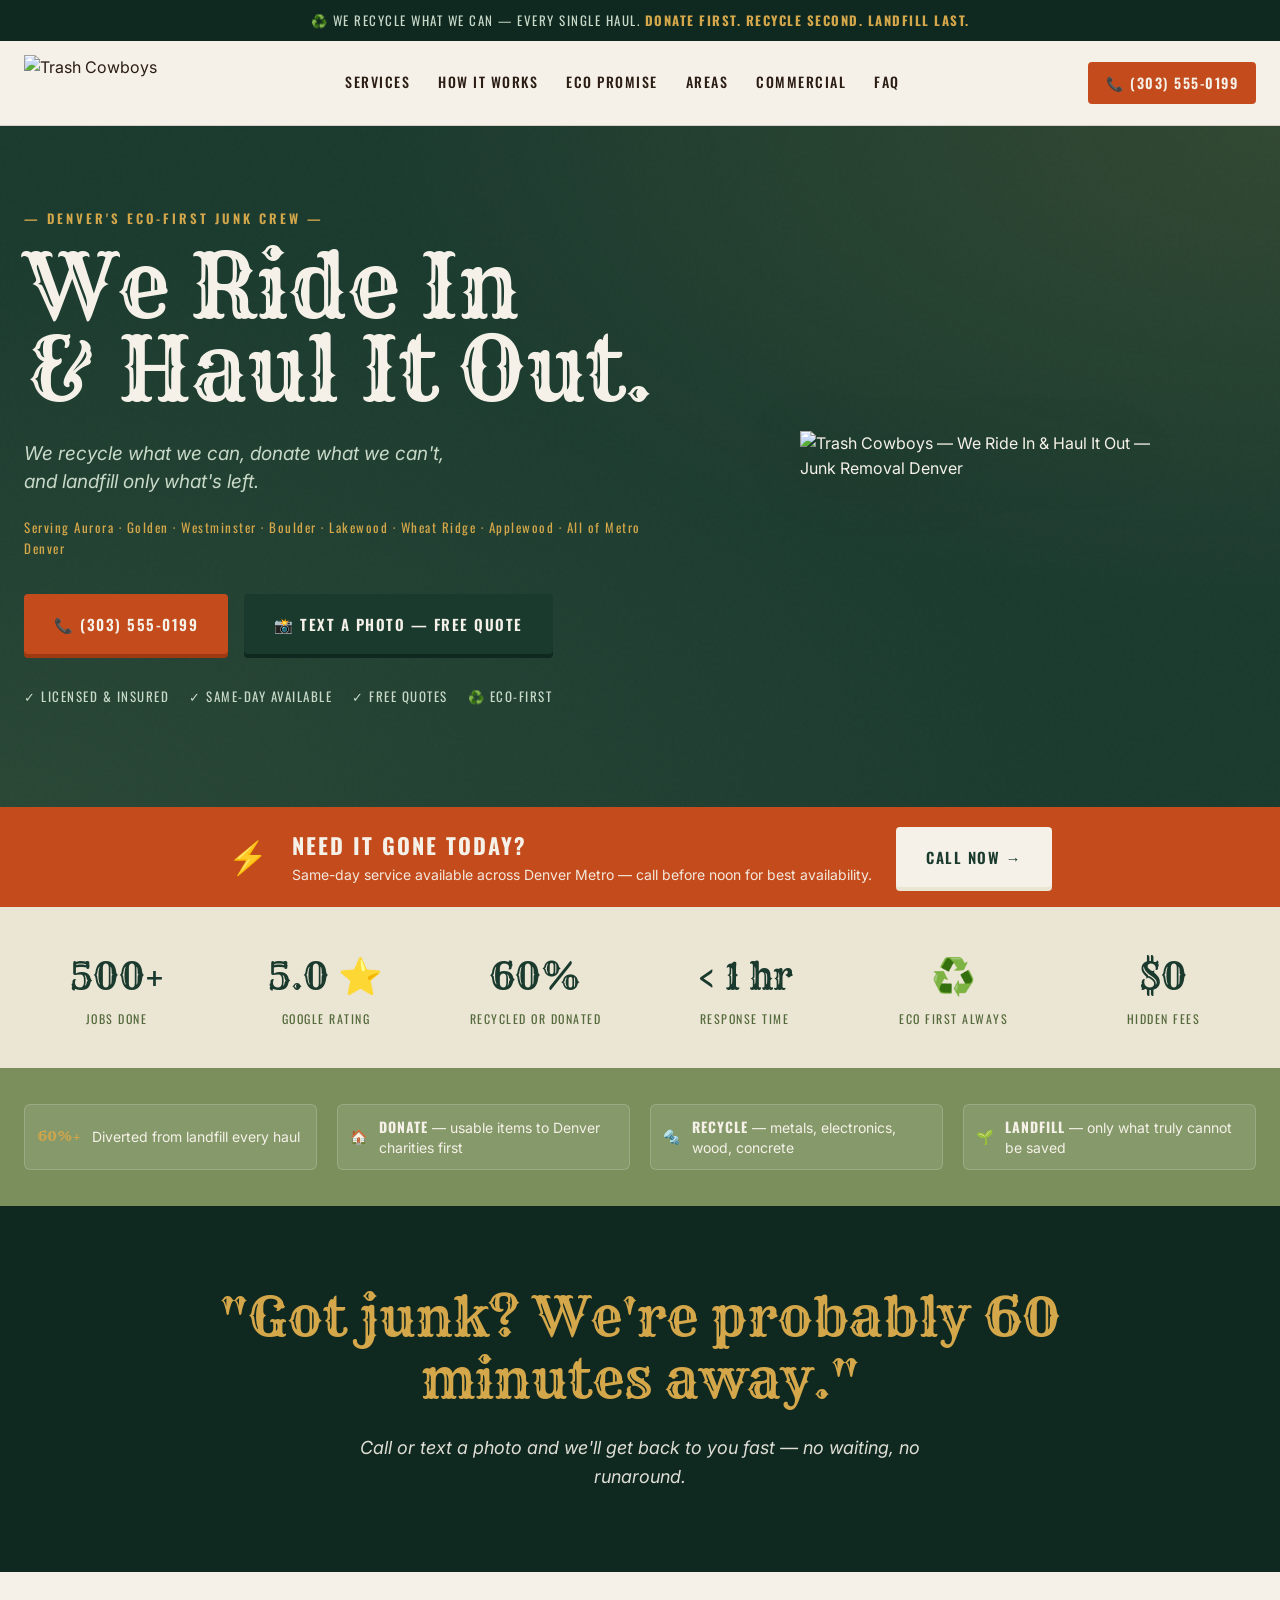
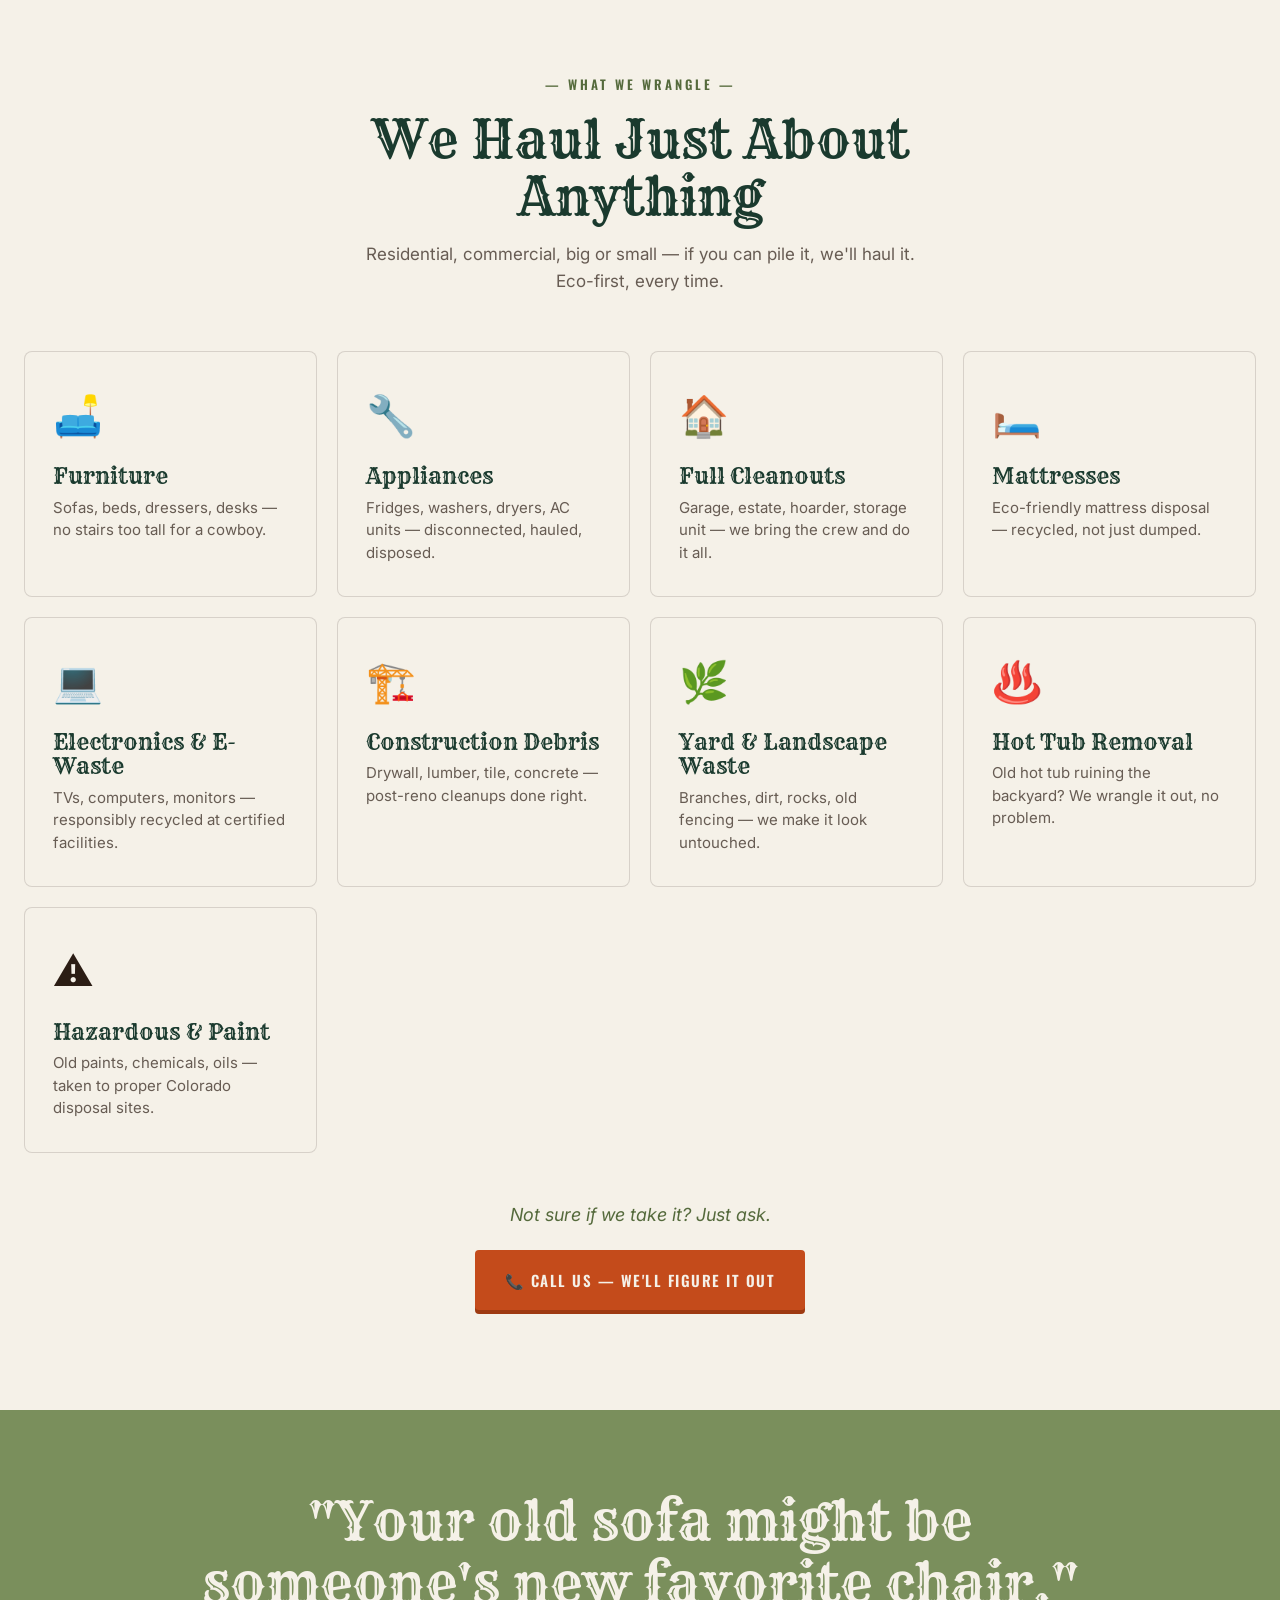
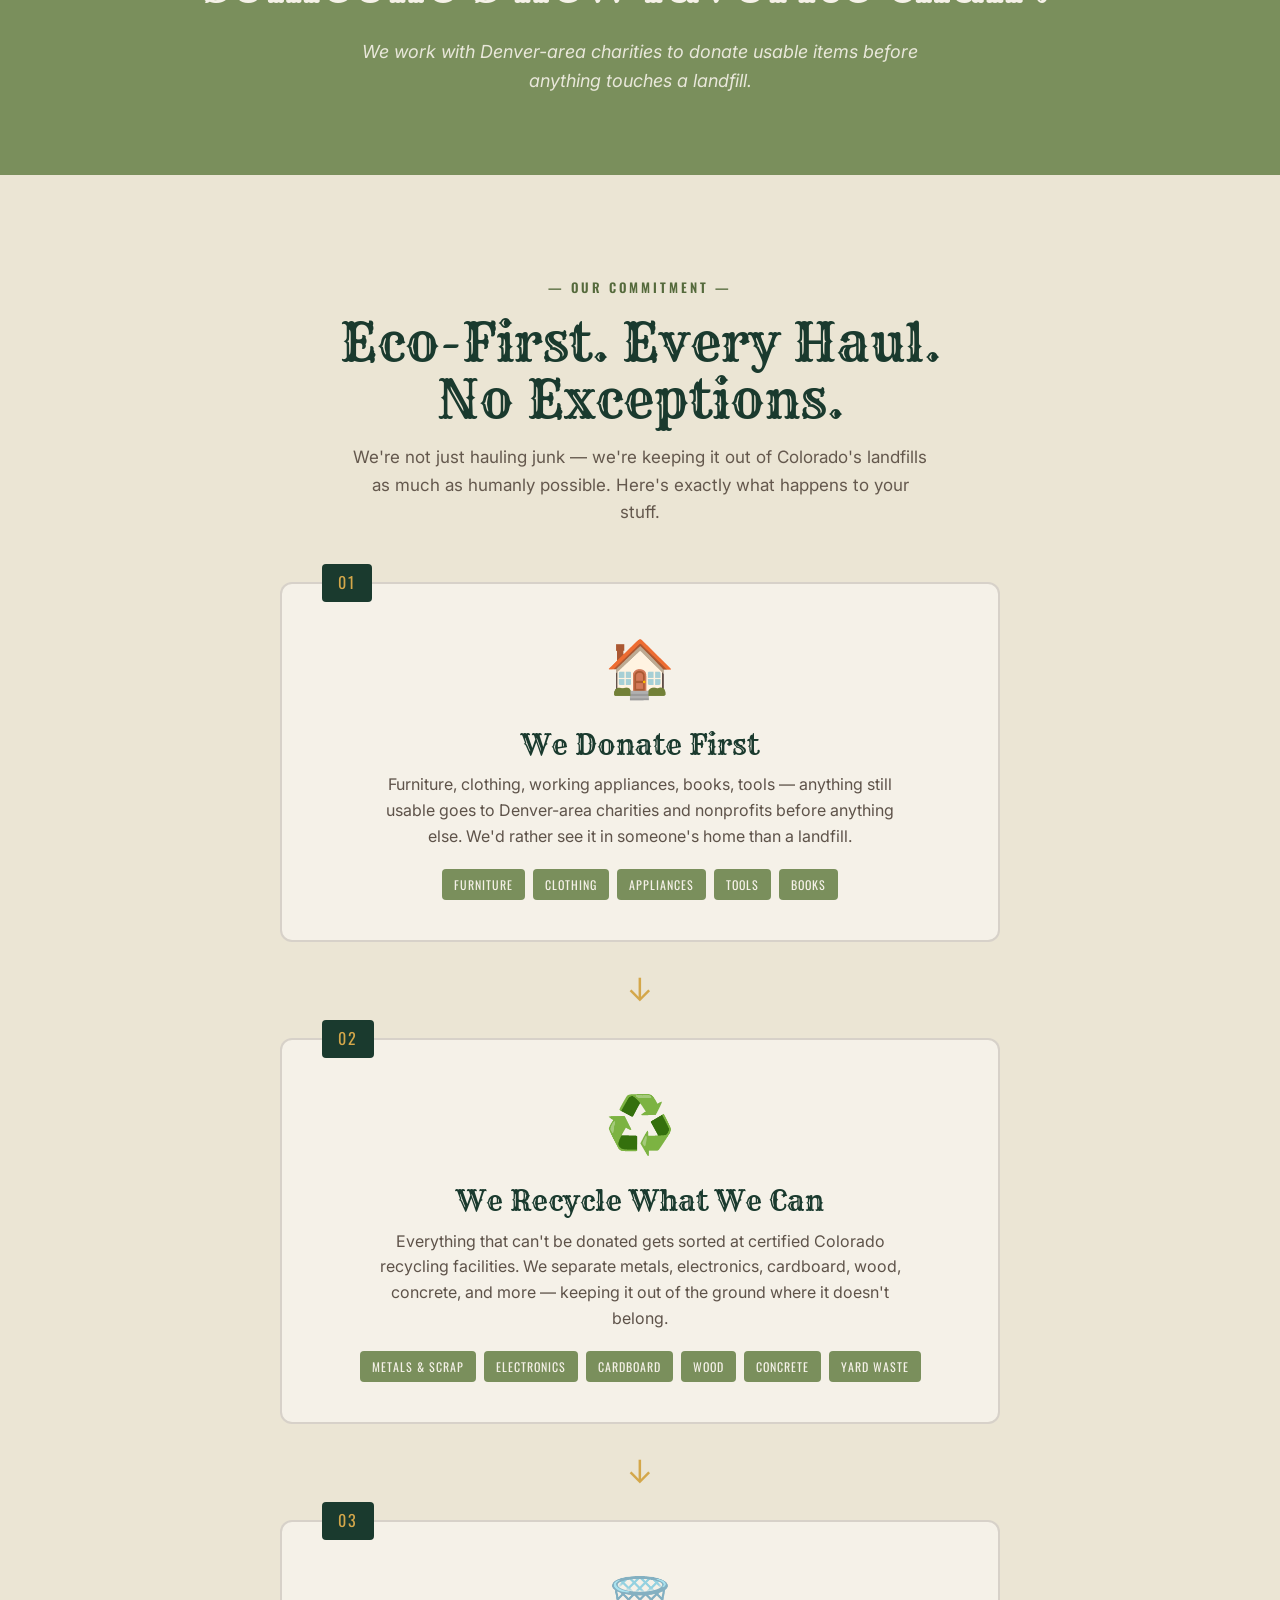
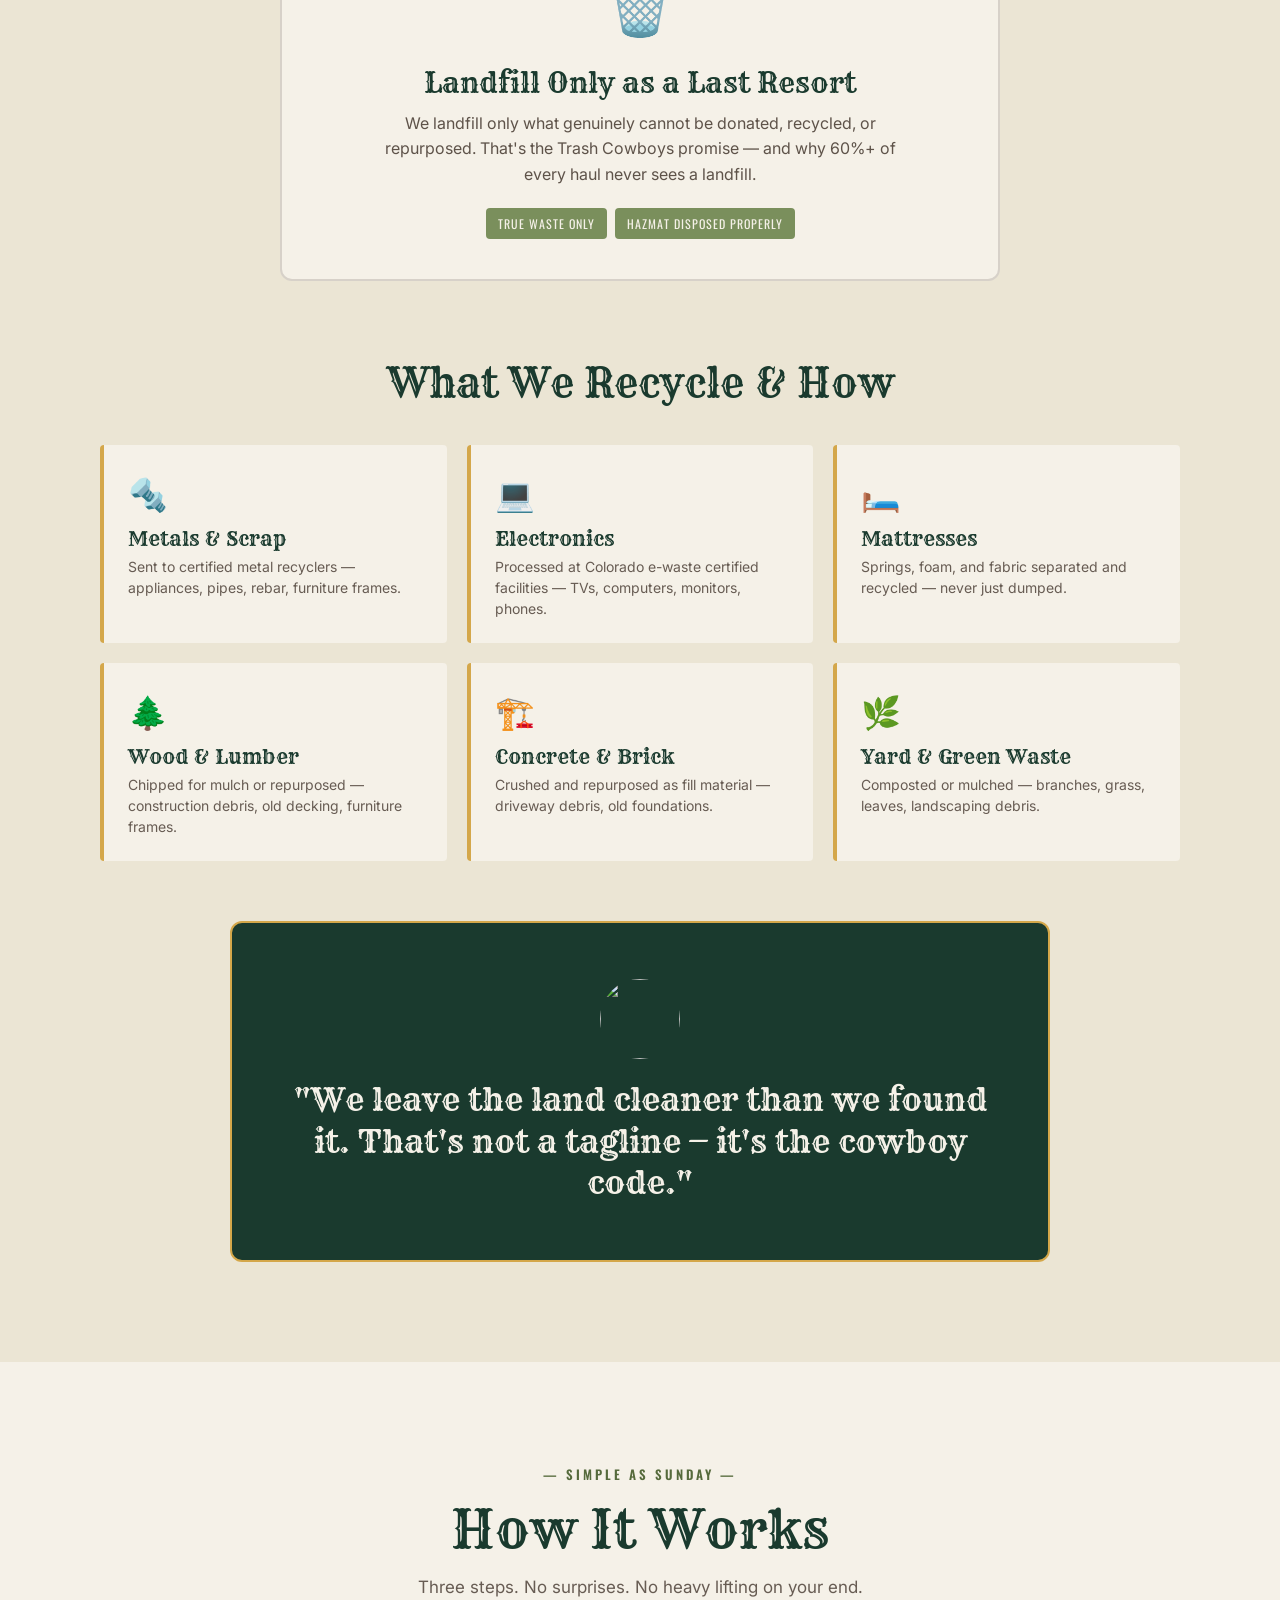
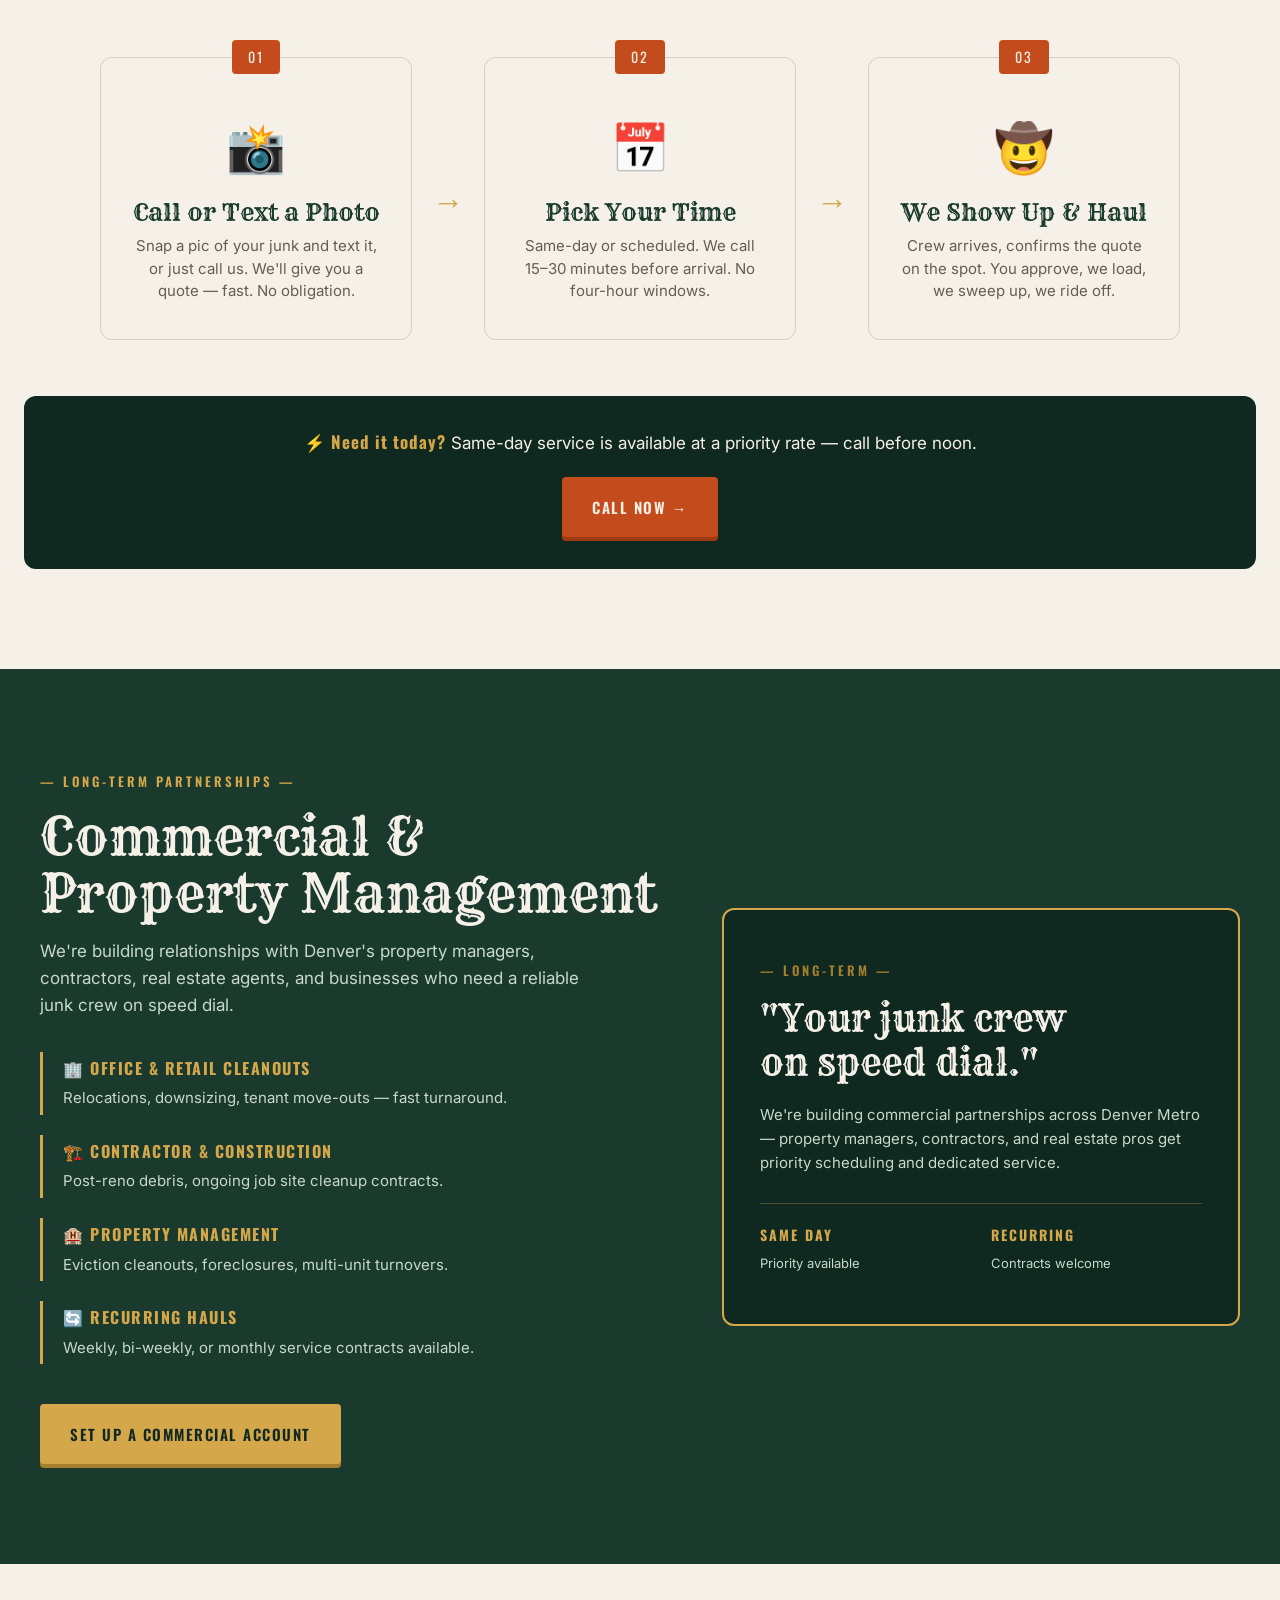
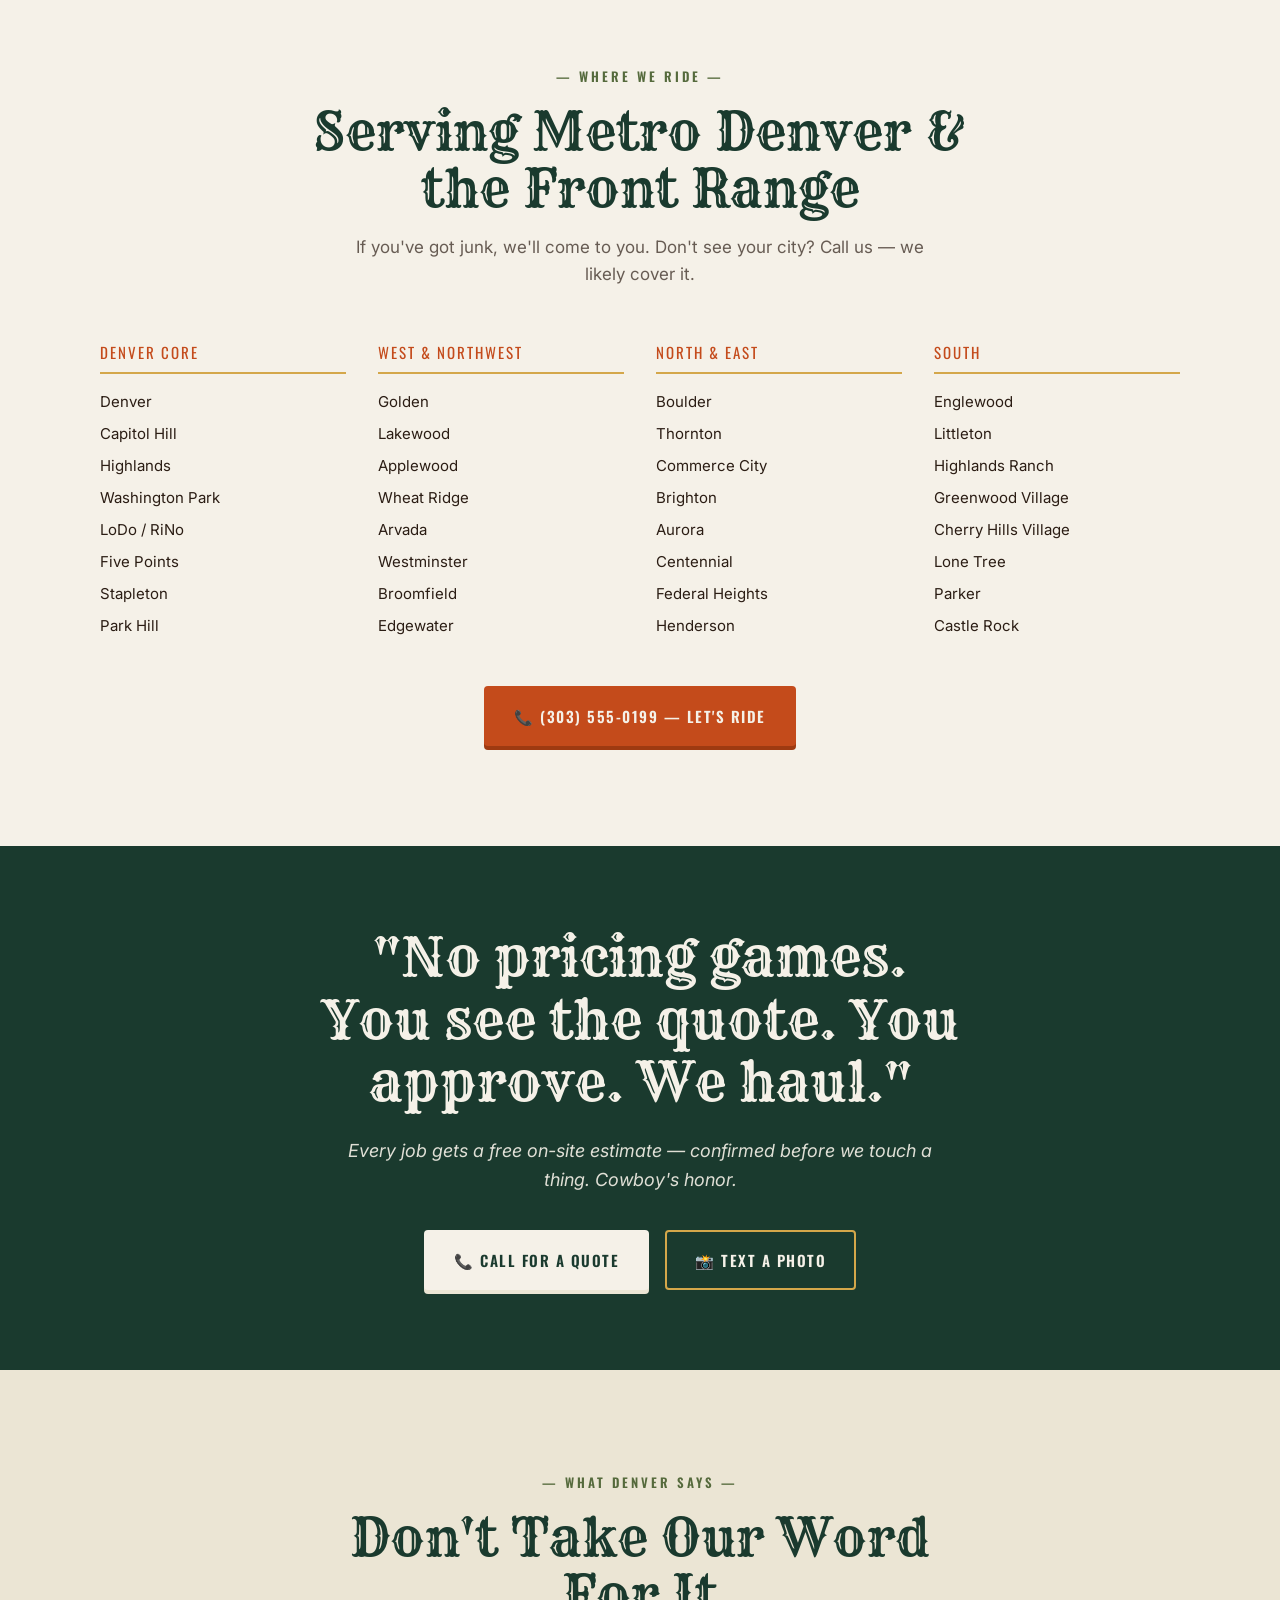
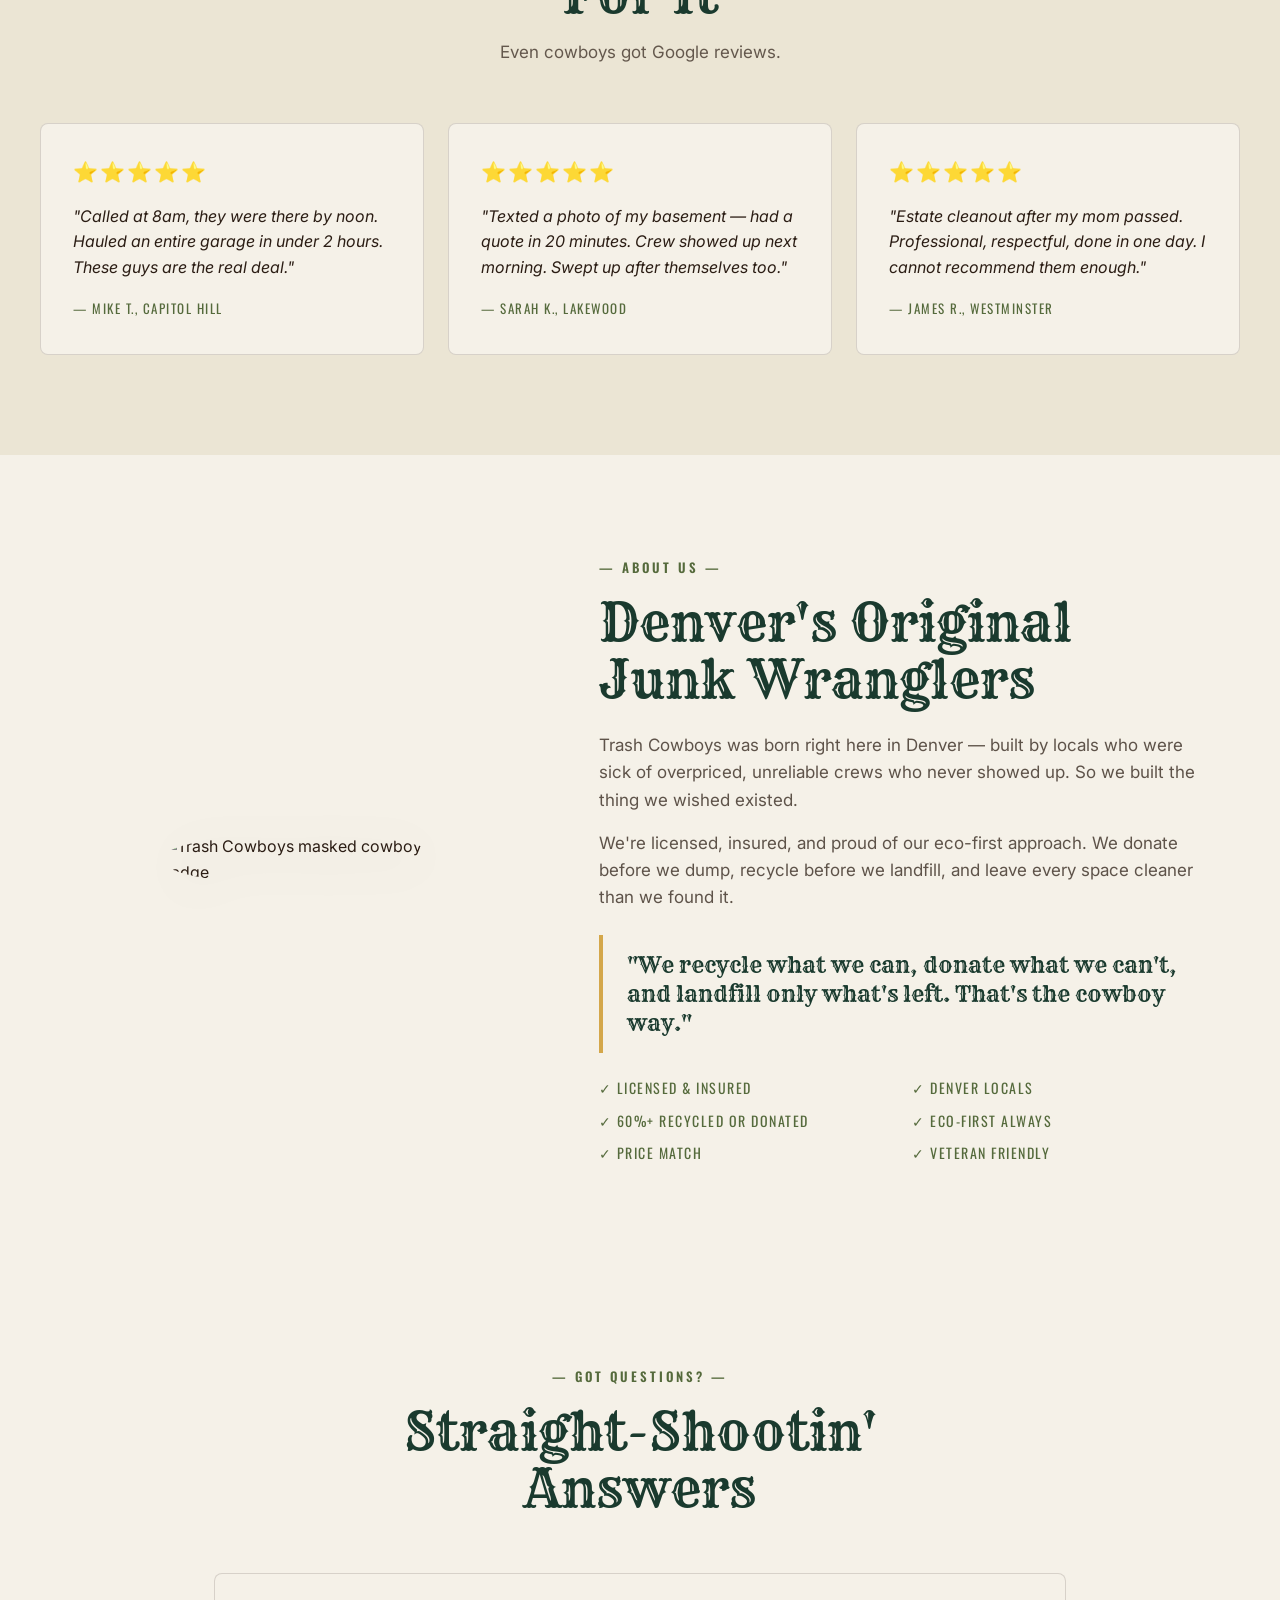
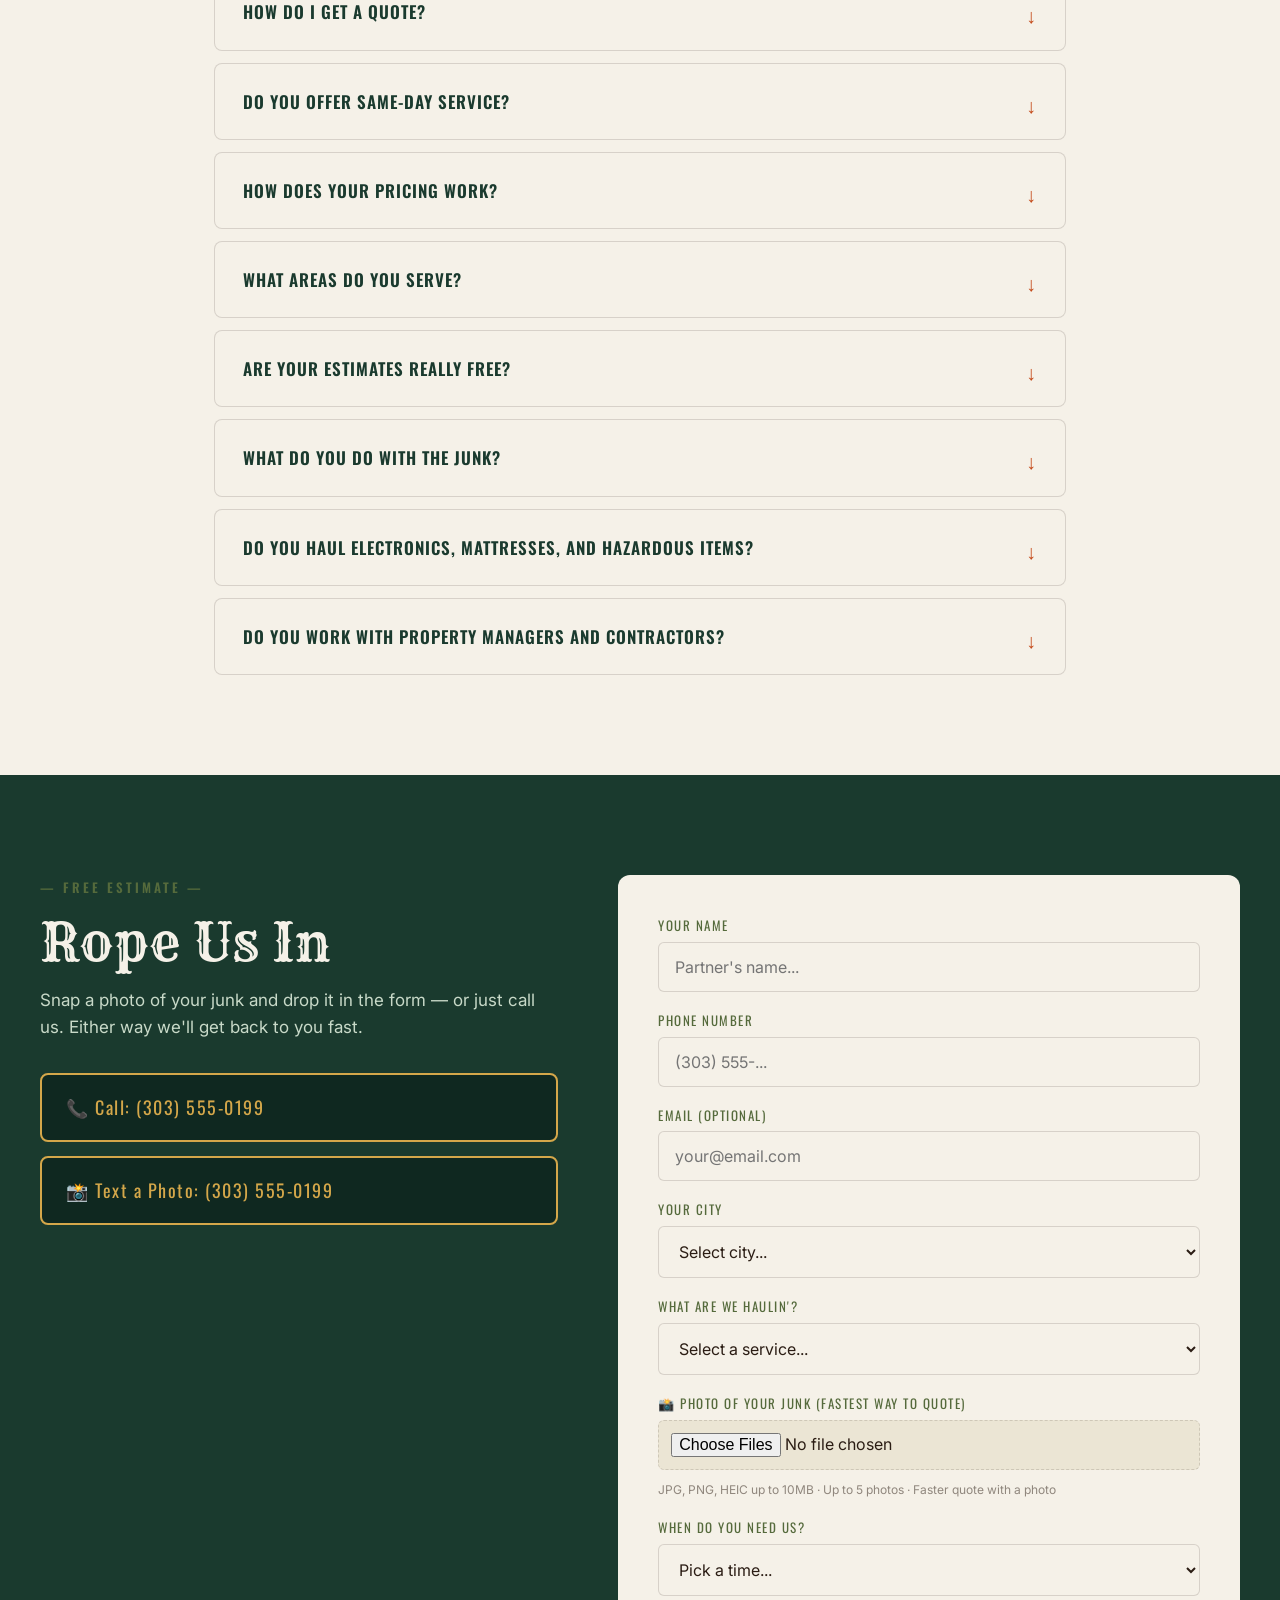
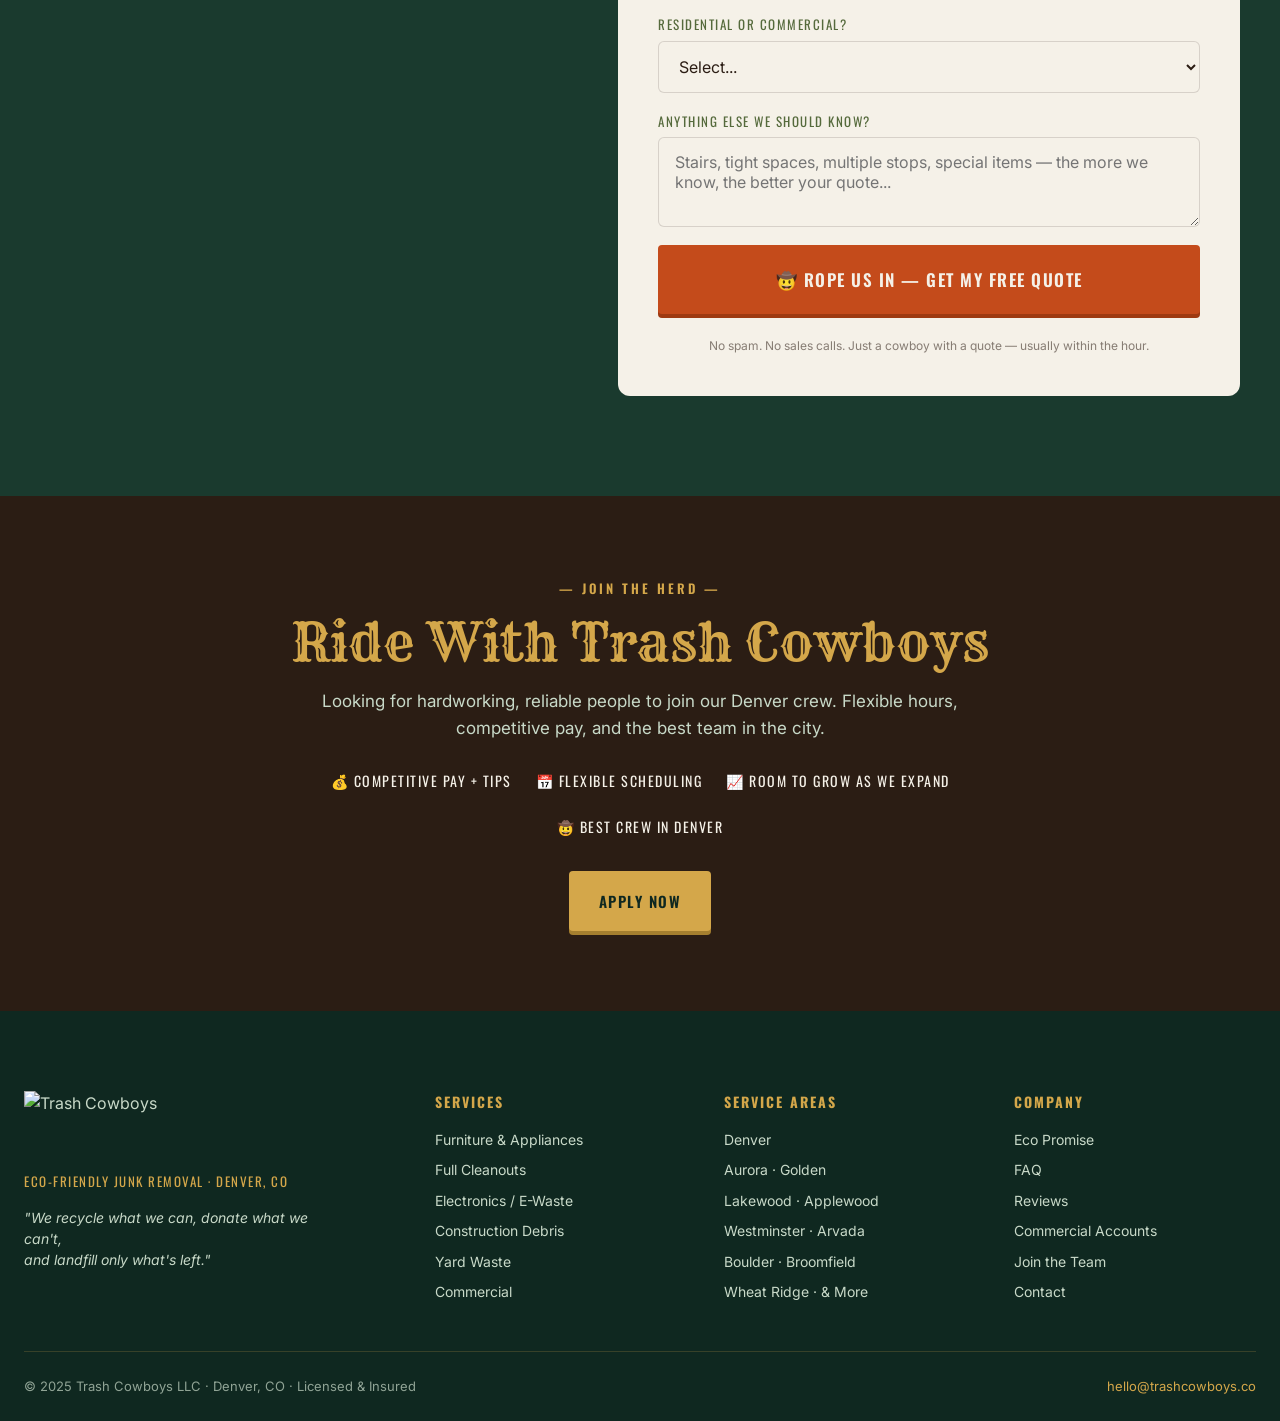
==== commit efec0d62: "Add files via upload" ====
--- a/index.html
+++ b/index.html
@@ -5,7 +5,17 @@
 <meta name="viewport" content="width=device-width, initial-scale=1.0">
 <title>Trash Cowboys — Eco-First Junk Removal · Denver CO</title>
 <meta name="description" content="Denver's eco-first junk removal crew. We recycle what we can, donate what we can't, and landfill only what's left. Same-day service. Text a photo for a fast quote.">
+
+<!-- Favicon -->
 <link rel="icon" type="image/png" href="images/favicon.png">
+<link rel="apple-touch-icon" href="images/favicon.png">
+
+<!-- Open Graph / social preview -->
+<meta property="og:title" content="Trash Cowboys — Eco-First Junk Removal · Denver">
+<meta property="og:description" content="We recycle what we can, donate what we can't, and landfill only what's left. Same-day service across Denver Metro.">
+<meta property="og:image" content="images/logo-main.png">
+<meta property="og:url" content="https://trashcowboys.co">
+<meta property="og:type" content="website">
 
 <!-- Fonts: Rye (display) + Oswald (subheads) + Inter (body) -->
 <link rel="preconnect" href="https://fonts.googleapis.com">
@@ -24,15 +34,8 @@
 <!-- ============ NAV ============ -->
 <nav class="nav">
   <div class="nav-inner">
-    <a href="#top" class="nav-logo">
-      <span class="logo-mark"><!-- Logo swap: replace with <img src="images/logo.svg"> when ready -->
-        <svg viewBox="0 0 60 60" width="44" height="44" aria-hidden="true">
-          <circle cx="30" cy="30" r="28" fill="#1A3A2E" stroke="#D4A74A" stroke-width="1.5"/>
-          <path d="M14 32 Q16 20 24 18 Q28 14 30 14 Q32 14 36 18 Q44 20 46 32 Q38 34 32 33 Q28 32 30 32 Q28 32 28 33 Q22 34 14 32 Z" fill="#F5F1E8"/>
-          <rect x="20" y="28" width="20" height="2.5" fill="#C44B1B"/>
-        </svg>
-      </span>
-      <span class="logo-wordmark">Trash Cowboys</span>
+    <a href="#top" class="nav-logo" aria-label="Trash Cowboys home">
+      <img src="images/logo-small.png" alt="Trash Cowboys" class="logo-small">
     </a>
     <ul class="nav-links">
       <li><a href="#services">Services</a></li>
@@ -70,22 +73,7 @@
       </div>
     </div>
     <div class="hero-badge">
-      <!-- LOGO SWAP: replace this <svg> with <img src="images/logo-primary.svg" alt="Trash Cowboys"> -->
-      <svg viewBox="0 0 240 240" width="280" height="280" aria-label="Trash Cowboys badge">
-        <circle cx="120" cy="120" r="112" fill="none" stroke="#D4A74A" stroke-width="3" stroke-dasharray="5,3"/>
-        <circle cx="120" cy="120" r="102" fill="#1A3A2E"/>
-        <circle cx="120" cy="120" r="102" fill="none" stroke="#D4A74A" stroke-width="1.5"/>
-        <path d="M65 128 Q72 88 100 82 Q113 68 120 68 Q127 68 140 82 Q168 88 175 128 Q150 135 135 133 Q127 132 120 132 Q113 132 105 133 Q90 135 65 128 Z" fill="#F5F1E8"/>
-        <rect x="90" y="118" width="60" height="5" fill="#C44B1B"/>
-        <ellipse cx="102" cy="112" rx="5" ry="10" fill="#7A8F5C" transform="rotate(-25 102 112)"/>
-        <ellipse cx="138" cy="112" rx="5" ry="10" fill="#7A8F5C" transform="rotate(25 138 112)"/>
-        <path id="arcTop" d="M 42 128 A 78 78 0 0 1 198 128" fill="none"/>
-        <text style="font-family:'Rye',serif;font-size:18px;fill:#D4A74A;letter-spacing:4px">
-          <textPath href="#arcTop" startOffset="50%" text-anchor="middle">TRASH COWBOYS</textPath>
-        </text>
-        <text x="120" y="178" text-anchor="middle" style="font-family:'Oswald',sans-serif;font-weight:600;font-size:11px;letter-spacing:3px;fill:#F5F1E8">DENVER · COLORADO</text>
-        <text x="120" y="196" text-anchor="middle" style="font-family:'Inter',sans-serif;font-weight:400;font-size:9px;letter-spacing:2px;fill:#7A8F5C">EST. 2025</text>
-      </svg>
+      <img src="images/logo-main.png" alt="Trash Cowboys — We Ride In & Haul It Out — Junk Removal Denver" class="logo-main">
     </div>
   </div>
 </header>
@@ -206,7 +194,7 @@
   </div>
 
   <div class="cowboy-code">
-    <span class="code-badge">🤠</span>
+    <img src="images/favicon.png" alt="" class="code-mark" aria-hidden="true">
     <p>"We leave the land cleaner than we found it. That's not a tagline — it's the cowboy code."</p>
   </div>
 </section>
@@ -331,21 +319,7 @@
 <section class="about">
   <div class="about-grid">
     <div class="about-badge">
-      <svg viewBox="0 0 240 240" width="240" height="240" aria-label="Trash Cowboys badge">
-        <circle cx="120" cy="120" r="112" fill="none" stroke="#D4A74A" stroke-width="3" stroke-dasharray="5,3"/>
-        <circle cx="120" cy="120" r="102" fill="#1A3A2E"/>
-        <circle cx="120" cy="120" r="102" fill="none" stroke="#D4A74A" stroke-width="1.5"/>
-        <path d="M65 128 Q72 88 100 82 Q113 68 120 68 Q127 68 140 82 Q168 88 175 128 Q150 135 135 133 Q127 132 120 132 Q113 132 105 133 Q90 135 65 128 Z" fill="#F5F1E8"/>
-        <rect x="90" y="118" width="60" height="5" fill="#C44B1B"/>
-        <ellipse cx="102" cy="112" rx="5" ry="10" fill="#7A8F5C" transform="rotate(-25 102 112)"/>
-        <ellipse cx="138" cy="112" rx="5" ry="10" fill="#7A8F5C" transform="rotate(25 138 112)"/>
-        <path id="arcTop2" d="M 42 128 A 78 78 0 0 1 198 128" fill="none"/>
-        <text style="font-family:'Rye',serif;font-size:18px;fill:#D4A74A;letter-spacing:4px">
-          <textPath href="#arcTop2" startOffset="50%" text-anchor="middle">TRASH COWBOYS</textPath>
-        </text>
-        <text x="120" y="178" text-anchor="middle" style="font-family:'Oswald',sans-serif;font-weight:600;font-size:11px;letter-spacing:3px;fill:#F5F1E8">DENVER · COLORADO</text>
-        <text x="120" y="196" text-anchor="middle" style="font-family:'Inter',sans-serif;font-weight:400;font-size:9px;letter-spacing:2px;fill:#7A8F5C">EST. 2025</text>
-      </svg>
+      <img src="images/favicon.png" alt="Trash Cowboys masked cowboy badge" class="logo-favicon-large">
     </div>
     <div class="about-copy">
       <span class="eyebrow">— About Us —</span>
@@ -462,12 +436,7 @@
   <div class="footer-top">
     <div class="footer-brand">
       <div class="footer-logo">
-        <svg viewBox="0 0 60 60" width="48" height="48" aria-hidden="true">
-          <circle cx="30" cy="30" r="28" fill="#1A3A2E" stroke="#D4A74A" stroke-width="1.5"/>
-          <path d="M14 32 Q16 20 24 18 Q28 14 30 14 Q32 14 36 18 Q44 20 46 32 Q38 34 32 33 Q28 32 30 32 Q28 32 28 33 Q22 34 14 32 Z" fill="#F5F1E8"/>
-          <rect x="20" y="28" width="20" height="2.5" fill="#C44B1B"/>
-        </svg>
-        <span>Trash Cowboys</span>
+        <img src="images/logo-small.png" alt="Trash Cowboys" class="logo-small-footer">
       </div>
       <p class="footer-desc">Eco-Friendly Junk Removal · Denver, CO</p>
       <p class="footer-tag">"We recycle what we can, donate what we can't,<br>and landfill only what's left."</p>
--- a/css/style.css
+++ b/css/style.css
@@ -144,13 +144,11 @@
   justify-content: space-between;
   gap: 24px;
 }
-.nav-logo { display: flex; align-items: center; gap: 12px; }
-.logo-mark { flex-shrink: 0; }
-.logo-wordmark {
-  font-family: var(--f-display);
-  font-size: 24px;
-  color: var(--pine);
-  letter-spacing: 0.5px;
+.nav-logo {
+  display: flex;
+  align-items: center;
+  gap: 0;
+  text-decoration: none;
 }
 .nav-links { display: flex; gap: 28px; align-items: center; }
 .nav-links a {
@@ -253,6 +251,7 @@
 .hero-badge {
   display: flex;
   justify-content: center;
+  align-items: center;
   animation: float 6s ease-in-out infinite;
 }
 @keyframes float { 0%,100%{transform:translateY(0);} 50%{transform:translateY(-12px);} }
@@ -491,10 +490,12 @@
   border: 2px solid var(--gold);
   position: relative;
 }
-.code-badge {
-  display: inline-block;
-  font-size: 48px;
-  margin-bottom: 12px;
+.code-mark {
+  display: block;
+  width: 80px;
+  height: 80px;
+  margin: 0 auto 20px;
+  border-radius: 50%;
 }
 .cowboy-code p {
   font-family: var(--f-display);
@@ -890,11 +891,6 @@
   gap: 12px;
   margin-bottom: 16px;
 }
-.footer-logo span {
-  font-family: var(--f-display);
-  font-size: 24px;
-  color: var(--bone);
-}
 .footer-desc {
   font-family: var(--f-sub);
   font-size: 13px;
@@ -945,3 +941,59 @@
 @media (max-width: 560px) {
   .footer-top { grid-template-columns: 1fr; }
 }
+
+/* ============================================
+   LOGO FILES — using real PNG files
+   ============================================ */
+
+/* Small logo (hat + wordmark) — used in nav and footer */
+.logo-small {
+  height: 56px;
+  width: auto;
+  display: block;
+  transition: transform 0.2s ease;
+}
+.logo-small:hover { transform: scale(1.03); }
+
+.logo-small-footer {
+  height: 64px;
+  width: auto;
+  display: block;
+}
+
+/* Main badge logo — used in hero */
+.logo-main {
+  width: 100%;
+  max-width: 380px;
+  height: auto;
+  display: block;
+  filter: drop-shadow(0 10px 28px rgba(0, 0, 0, 0.35));
+}
+
+/* Favicon-style circular badge — used in about section and cowboy code block */
+.logo-favicon-large {
+  width: 100%;
+  max-width: 280px;
+  height: auto;
+  display: block;
+  border-radius: 50%;
+  filter: drop-shadow(0 8px 24px rgba(0, 0, 0, 0.15));
+}
+
+/* Responsive scaling */
+@media (max-width: 1080px) {
+  .logo-main { max-width: 320px; }
+  .logo-favicon-large { max-width: 240px; }
+}
+
+@media (max-width: 880px) {
+  .logo-small { height: 48px; }
+  .logo-small-footer { height: 56px; }
+  .logo-main { max-width: 280px; }
+  .logo-favicon-large { max-width: 220px; }
+}
+
+@media (max-width: 480px) {
+  .logo-small { height: 42px; }
+  .logo-main { max-width: 240px; }
+}
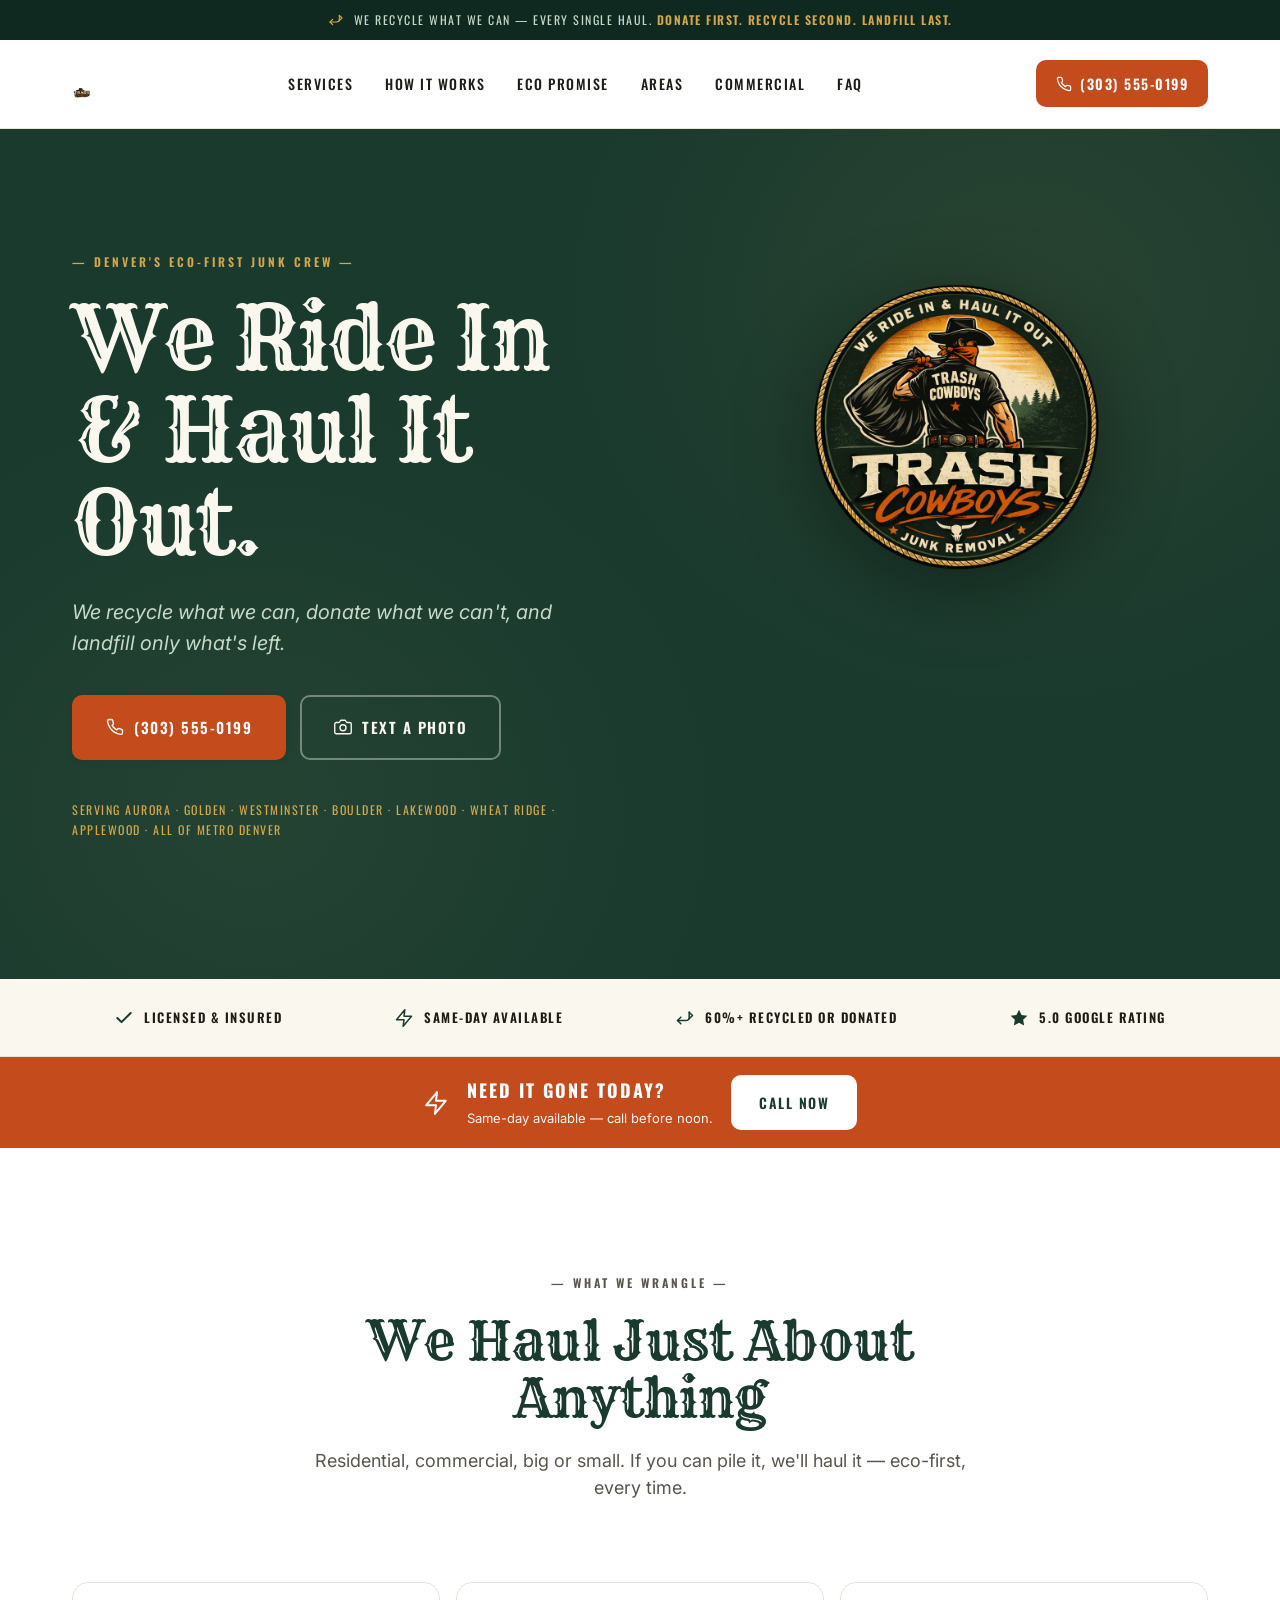
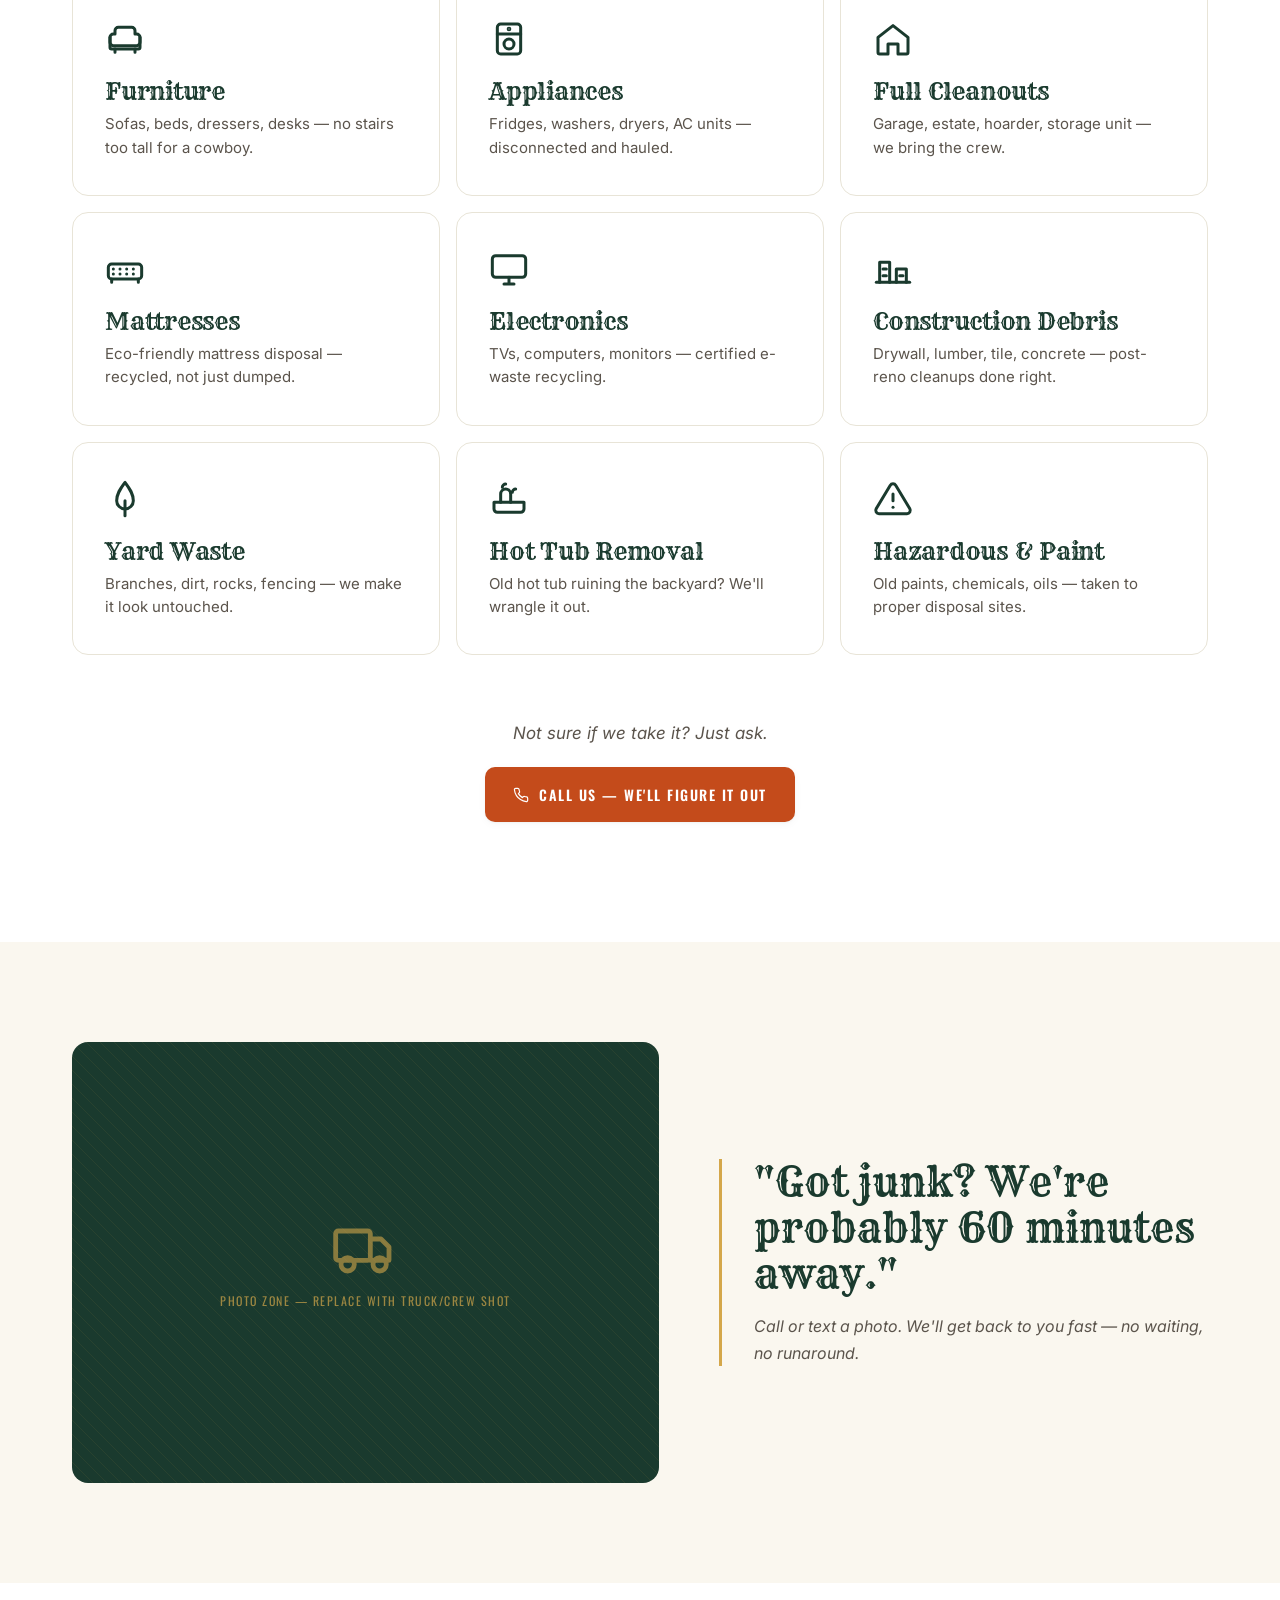
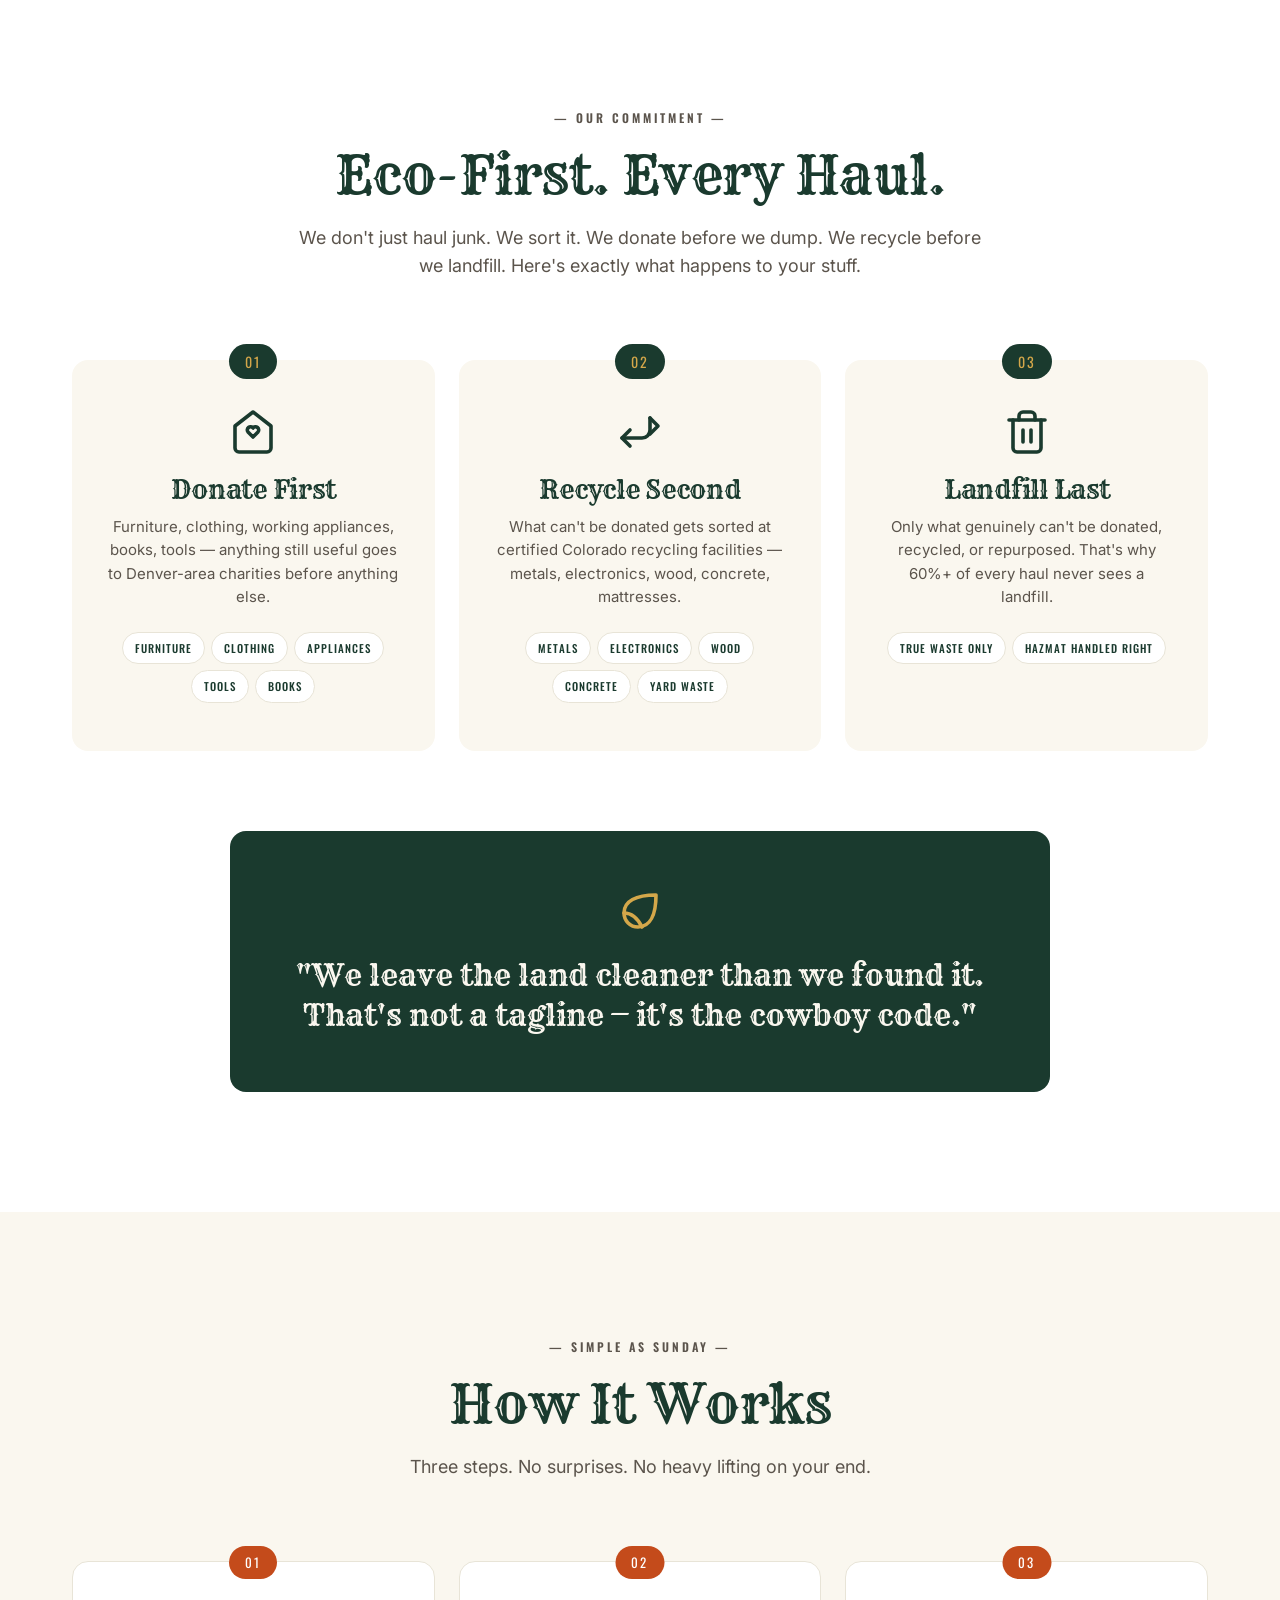
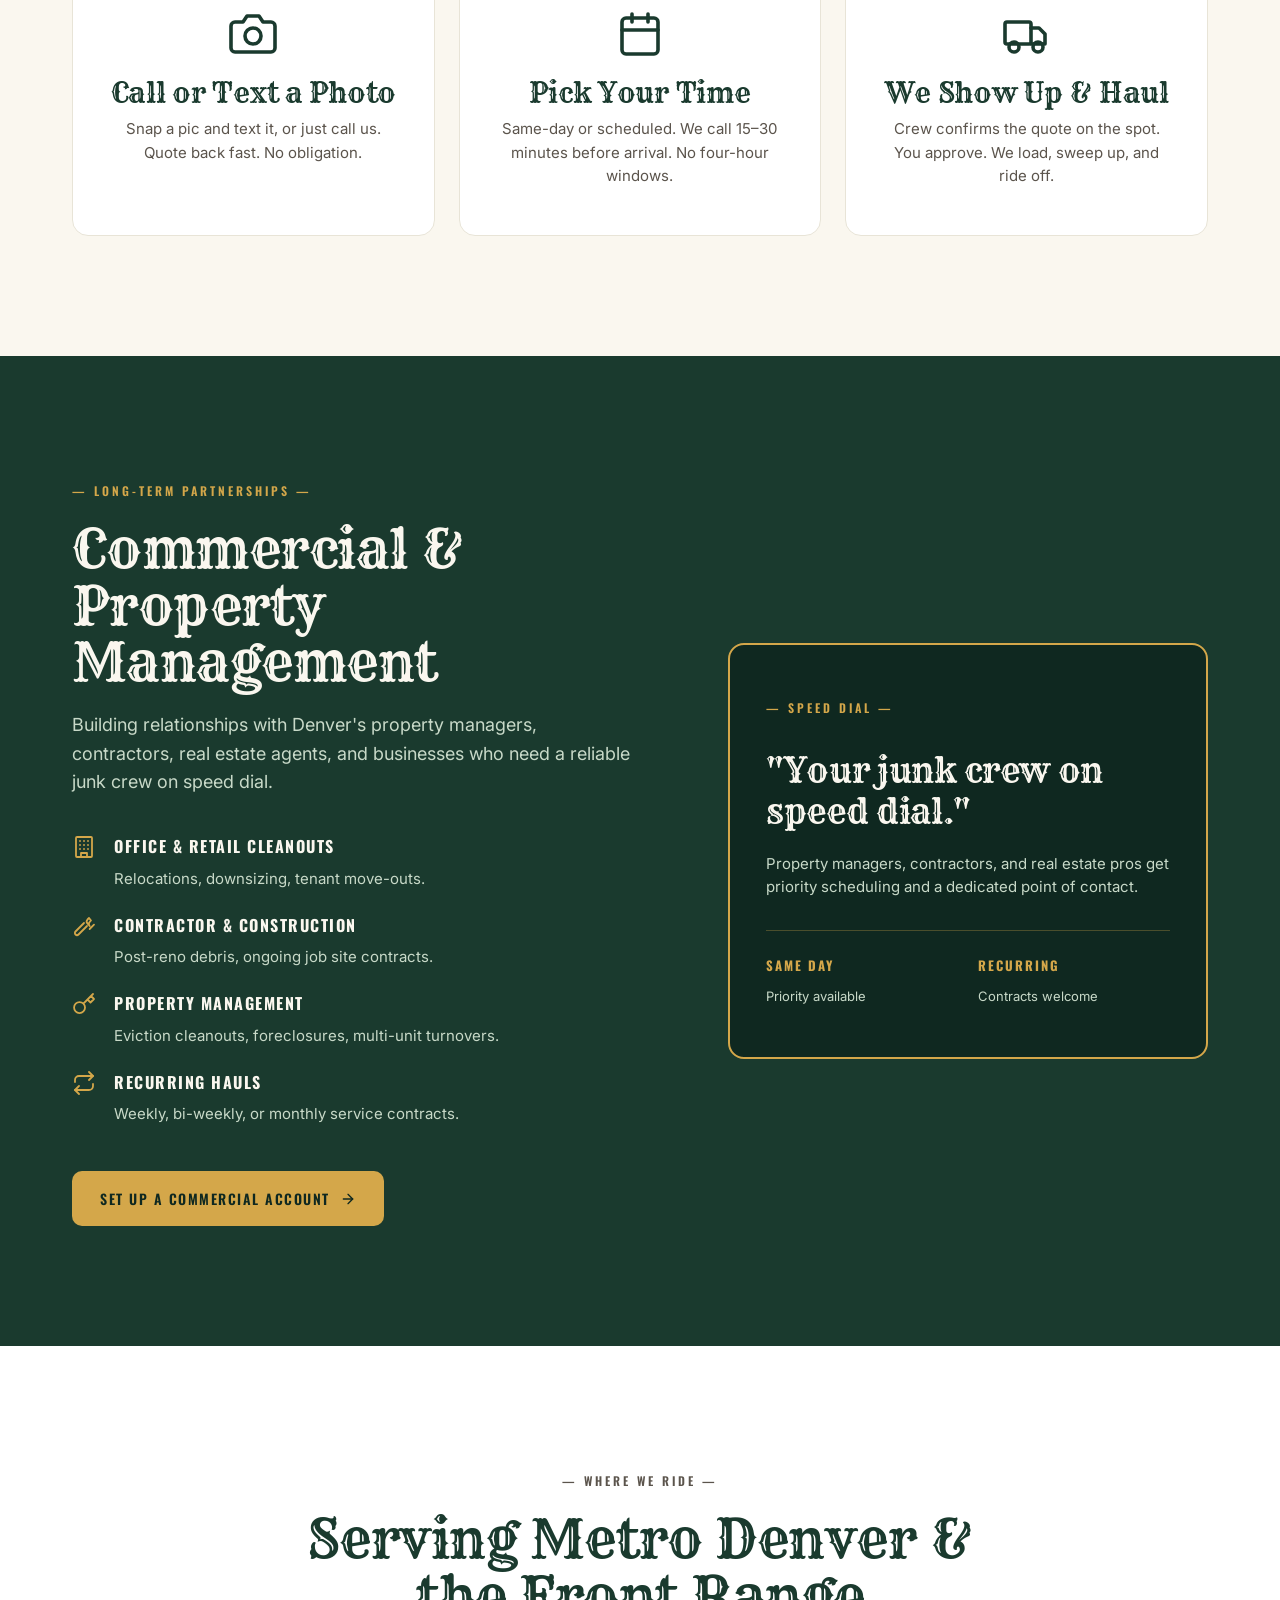
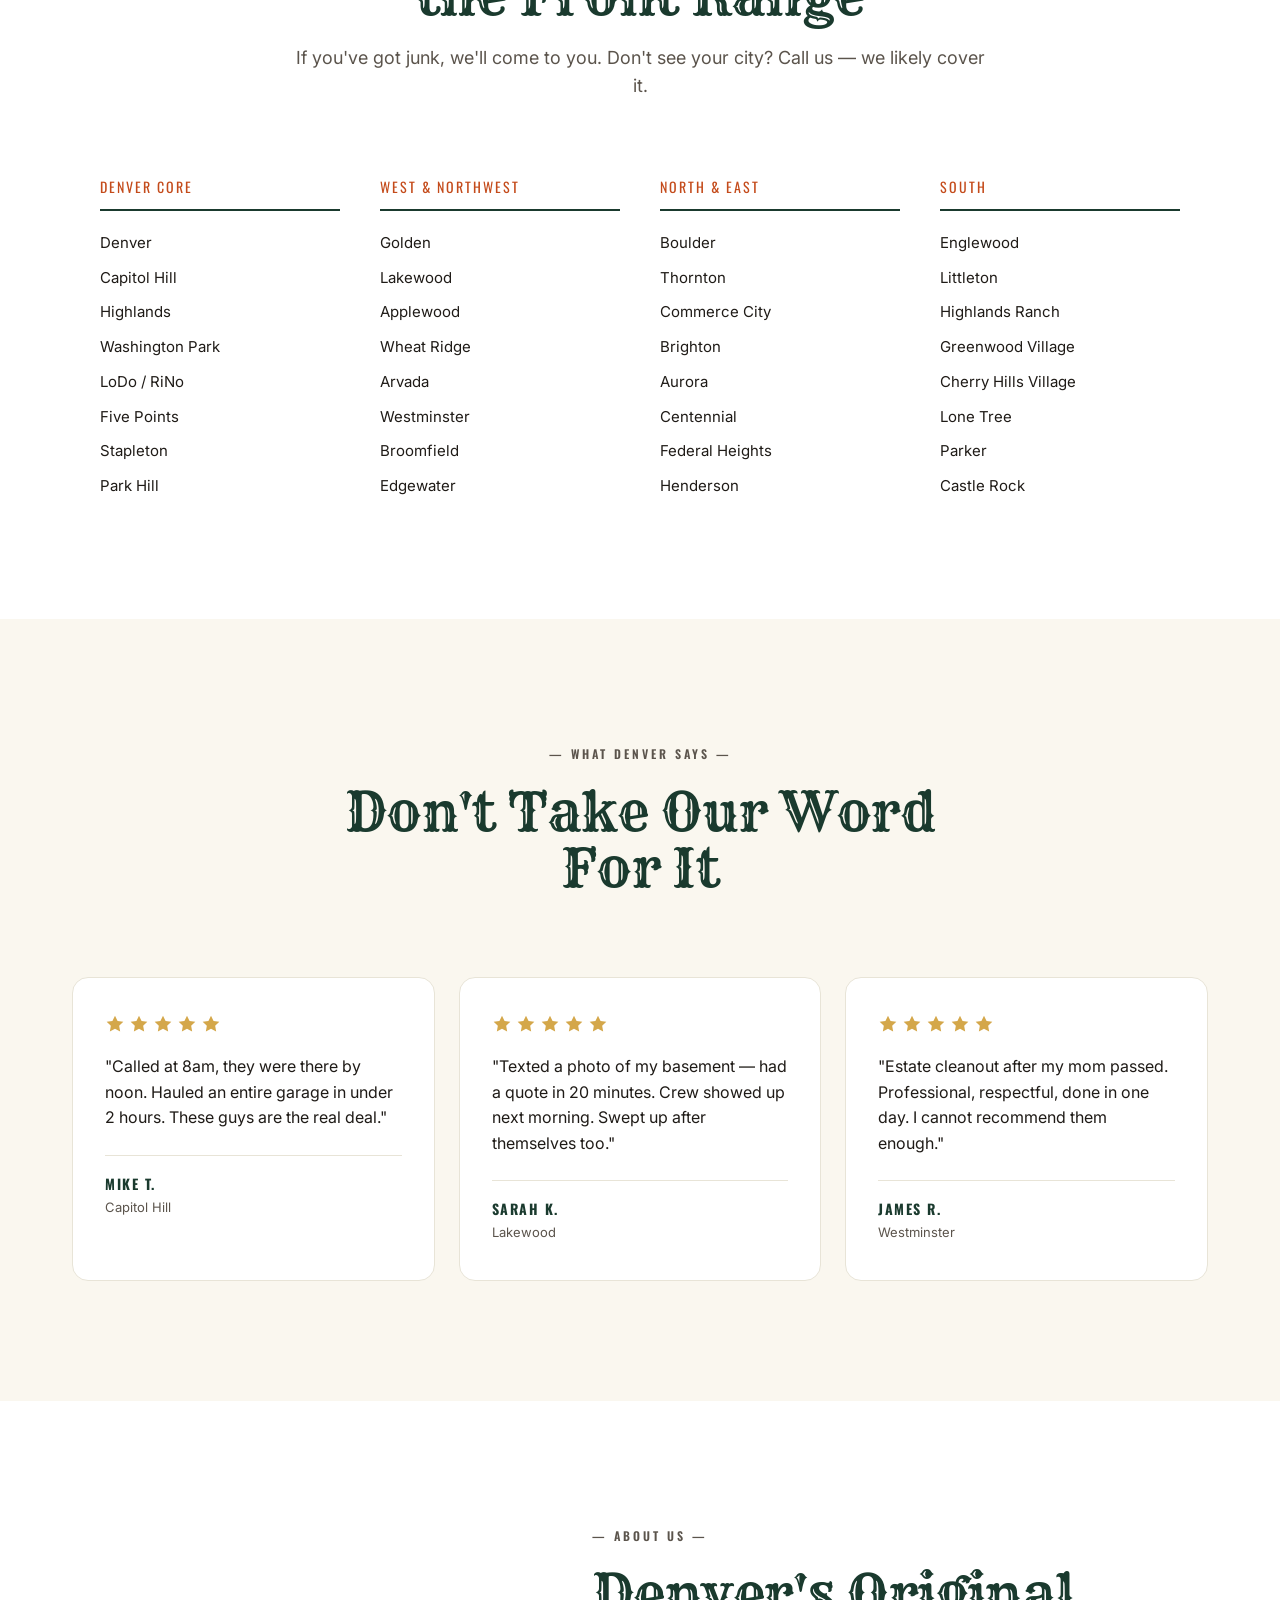
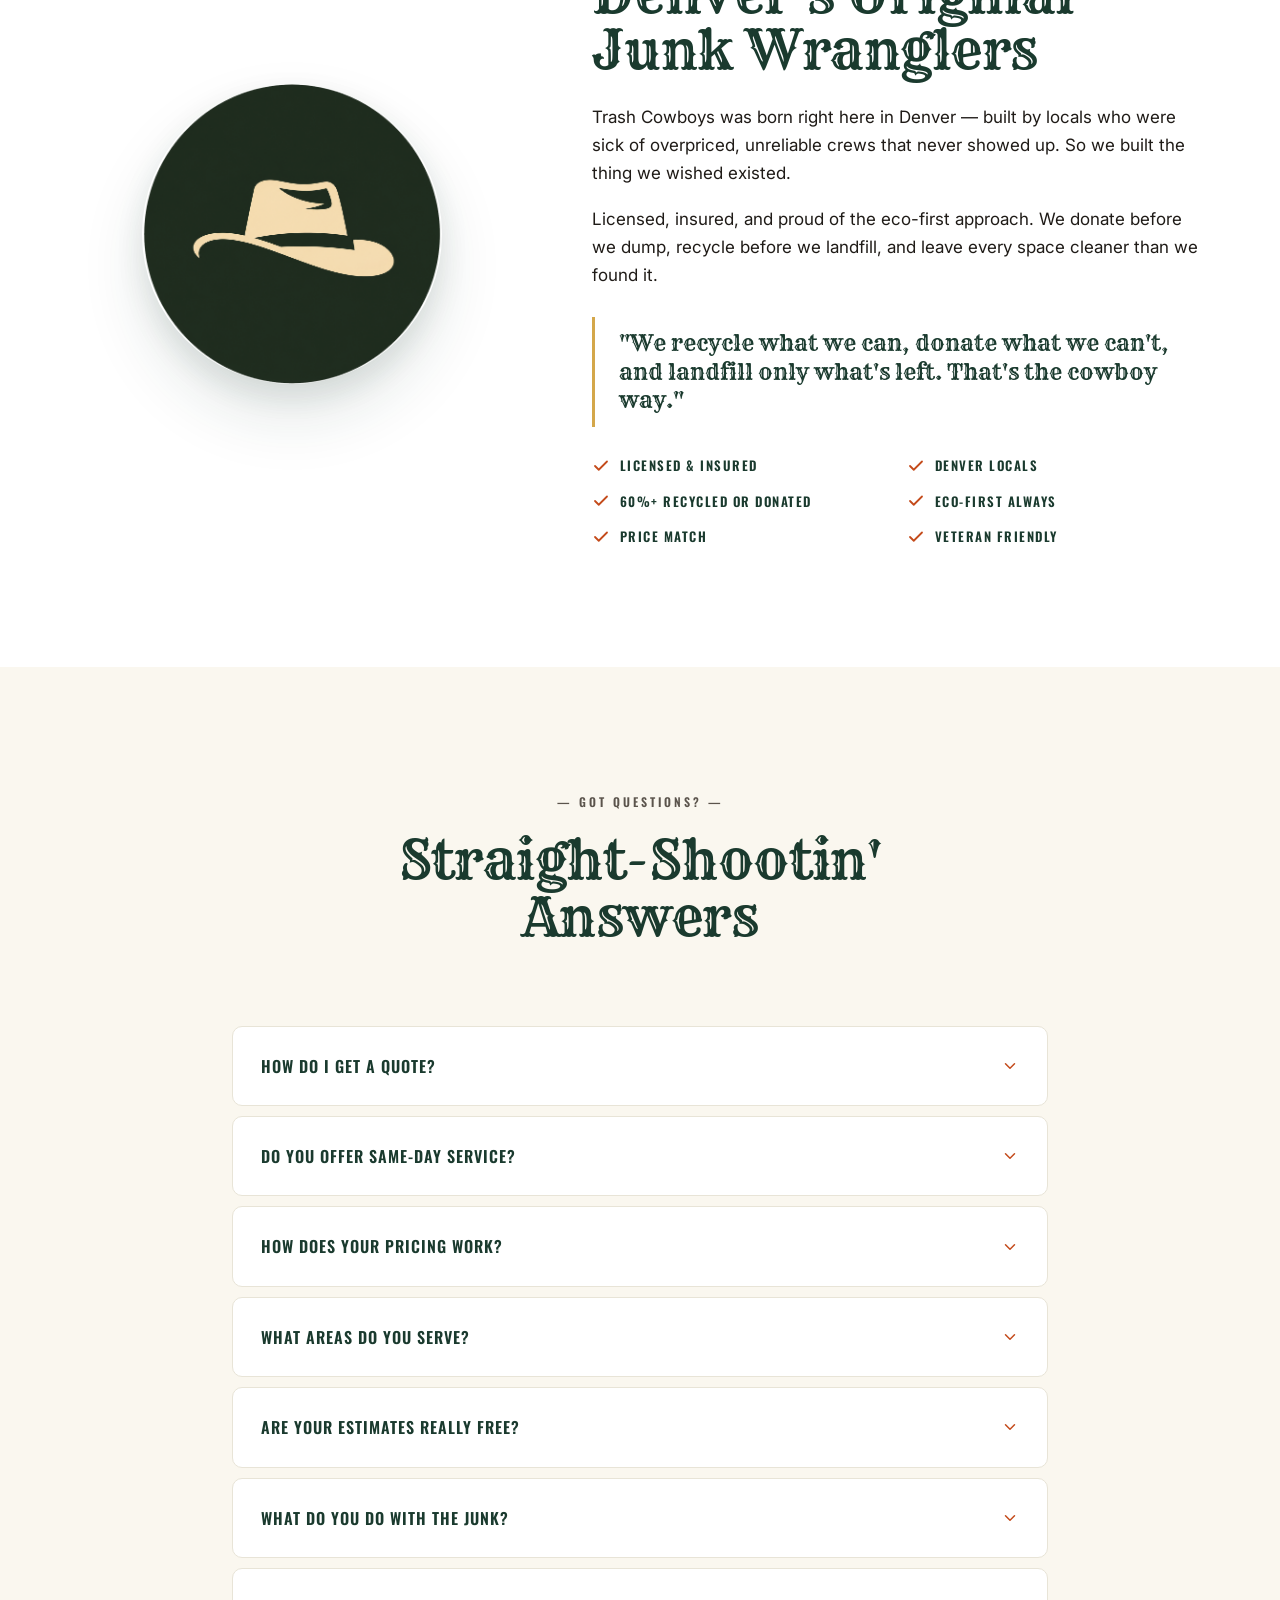
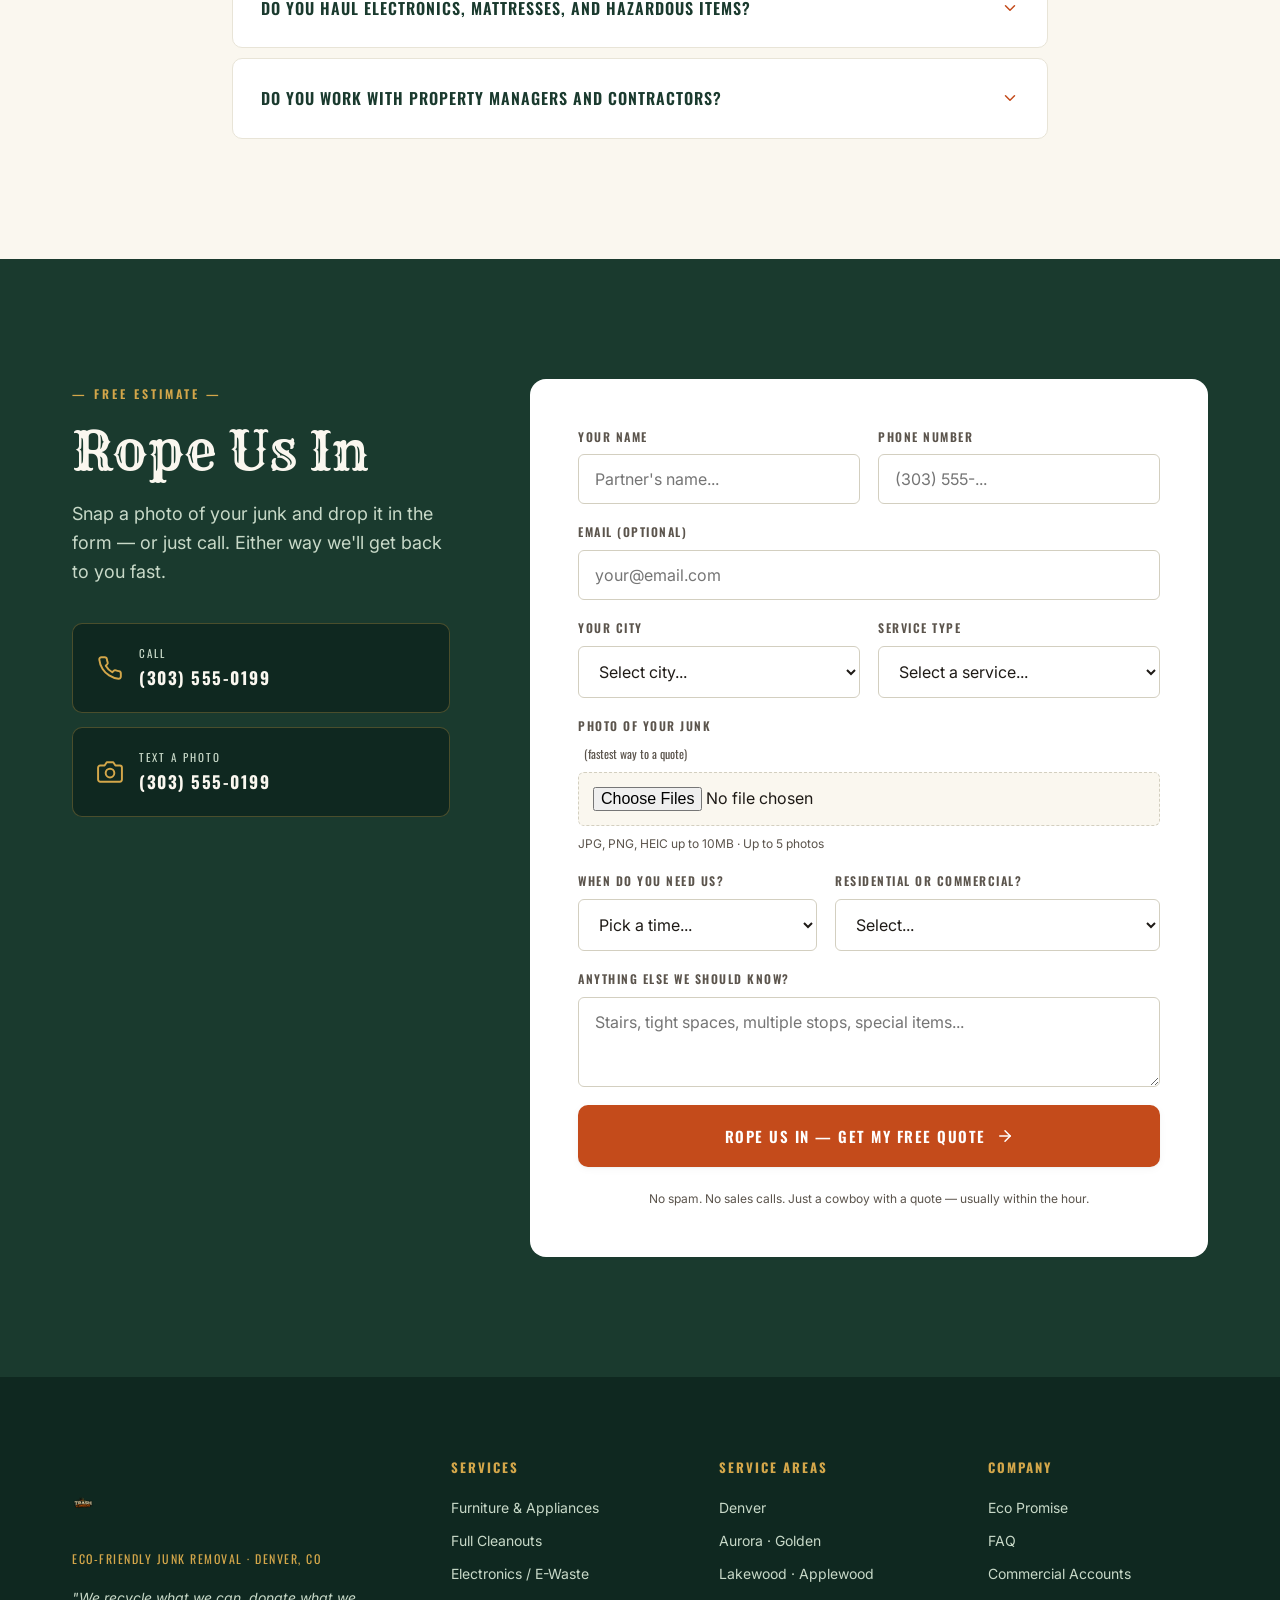
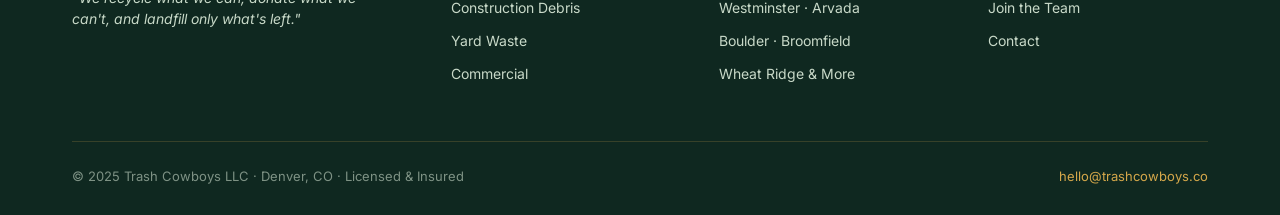
==== commit 1d2cd3f5: "Add files via upload" ====
--- a/index.html
+++ b/index.html
@@ -7,35 +7,158 @@
 <meta name="description" content="Denver's eco-first junk removal crew. We recycle what we can, donate what we can't, and landfill only what's left. Same-day service. Text a photo for a fast quote.">
 
 <!-- Favicon -->
-<link rel="icon" type="image/png" href="images/favicon.png">
-<link rel="apple-touch-icon" href="images/favicon.png">
-
-<!-- Open Graph / social preview -->
+<link rel="icon" type="image/png" href="images/favicon.png?v=2">
+<link rel="apple-touch-icon" href="images/favicon.png?v=2">
+
+<!-- Social preview -->
 <meta property="og:title" content="Trash Cowboys — Eco-First Junk Removal · Denver">
 <meta property="og:description" content="We recycle what we can, donate what we can't, and landfill only what's left. Same-day service across Denver Metro.">
 <meta property="og:image" content="images/logo-main.png">
 <meta property="og:url" content="https://trashcowboys.co">
 <meta property="og:type" content="website">
 
-<!-- Fonts: Rye (display) + Oswald (subheads) + Inter (body) -->
+<!-- Fonts -->
 <link rel="preconnect" href="https://fonts.googleapis.com">
 <link rel="preconnect" href="https://fonts.gstatic.com" crossorigin>
-<link href="https://fonts.googleapis.com/css2?family=Rye&family=Oswald:wght@500;600;700&family=Inter:wght@400;500;600&display=swap" rel="stylesheet">
+<link href="https://fonts.googleapis.com/css2?family=Rye&family=Oswald:wght@500;600;700&family=Inter:wght@400;500;600;700&display=swap" rel="stylesheet">
 
 <link rel="stylesheet" href="css/style.css">
 </head>
 <body>
 
-<!-- ============ ECO PROMO STRIP ============ -->
-<div class="promo-strip">
-  <span>♻️ We recycle what we can — every single haul. <strong>Donate first. Recycle second. Landfill last.</strong></span>
+<!-- ============ SVG ICON SPRITE — all icons defined once, used many times ============ -->
+<svg width="0" height="0" style="position:absolute" aria-hidden="true">
+  <defs>
+    <!-- All icons sit in a 24×24 viewbox, stroke-based, currentColor for easy theming -->
+    <symbol id="i-sofa" viewBox="0 0 24 24" fill="none" stroke="currentColor" stroke-width="1.8" stroke-linecap="round" stroke-linejoin="round">
+      <path d="M3 11v6a1 1 0 0 0 1 1h16a1 1 0 0 0 1-1v-6"/>
+      <path d="M21 11a2 2 0 0 0-2-2h-1V7a2 2 0 0 0-2-2H8a2 2 0 0 0-2 2v2H5a2 2 0 0 0-2 2v3a2 2 0 0 0 2 2h14a2 2 0 0 0 2-2v-3z"/>
+      <path d="M6 18v2M18 18v2"/>
+    </symbol>
+    <symbol id="i-appliance" viewBox="0 0 24 24" fill="none" stroke="currentColor" stroke-width="1.8" stroke-linecap="round" stroke-linejoin="round">
+      <rect x="5" y="3" width="14" height="18" rx="2"/>
+      <line x1="5" y1="9" x2="19" y2="9"/>
+      <circle cx="12" cy="6" r=".5" fill="currentColor"/>
+      <circle cx="12" cy="15" r="3"/>
+    </symbol>
+    <symbol id="i-house" viewBox="0 0 24 24" fill="none" stroke="currentColor" stroke-width="1.8" stroke-linecap="round" stroke-linejoin="round">
+      <path d="M3 11l9-7 9 7v9a1 1 0 0 1-1 1h-5v-6h-6v6H4a1 1 0 0 1-1-1z"/>
+    </symbol>
+    <symbol id="i-mattress" viewBox="0 0 24 24" fill="none" stroke="currentColor" stroke-width="1.8" stroke-linecap="round" stroke-linejoin="round">
+      <rect x="2" y="9" width="20" height="9" rx="2"/>
+      <path d="M5 12h.01M9 12h.01M13 12h.01M17 12h.01M5 15h.01M9 15h.01M13 15h.01M17 15h.01"/>
+      <path d="M4 18v2M20 18v2"/>
+    </symbol>
+    <symbol id="i-electronics" viewBox="0 0 24 24" fill="none" stroke="currentColor" stroke-width="1.8" stroke-linecap="round" stroke-linejoin="round">
+      <rect x="2" y="4" width="20" height="13" rx="2"/>
+      <path d="M9 21h6M12 17v4"/>
+    </symbol>
+    <symbol id="i-construction" viewBox="0 0 24 24" fill="none" stroke="currentColor" stroke-width="1.8" stroke-linecap="round" stroke-linejoin="round">
+      <path d="M2 20h20"/>
+      <path d="M4 20V8h6v12M14 20v-8h6v8"/>
+      <path d="M6 12h2M6 16h2M16 16h2"/>
+    </symbol>
+    <symbol id="i-yard" viewBox="0 0 24 24" fill="none" stroke="currentColor" stroke-width="1.8" stroke-linecap="round" stroke-linejoin="round">
+      <path d="M12 2c-3 4-5 7-5 11a5 5 0 0 0 10 0c0-4-2-7-5-11z"/>
+      <path d="M12 13v9"/>
+    </symbol>
+    <symbol id="i-hottub" viewBox="0 0 24 24" fill="none" stroke="currentColor" stroke-width="1.8" stroke-linecap="round" stroke-linejoin="round">
+      <path d="M3 14h18v4a2 2 0 0 1-2 2H5a2 2 0 0 1-2-2z"/>
+      <path d="M7 14V9a3 3 0 0 1 6 0v5"/>
+      <path d="M8 5c0-1 1-2 2-2M14 8c0-1 1-2 2-2"/>
+    </symbol>
+    <symbol id="i-hazard" viewBox="0 0 24 24" fill="none" stroke="currentColor" stroke-width="1.8" stroke-linecap="round" stroke-linejoin="round">
+      <path d="M10.3 3.86a2 2 0 0 1 3.4 0l8.4 14a2 2 0 0 1-1.7 3H3.6a2 2 0 0 1-1.7-3z"/>
+      <line x1="12" y1="9" x2="12" y2="13"/>
+      <line x1="12" y1="17" x2="12.01" y2="17"/>
+    </symbol>
+    <symbol id="i-phone" viewBox="0 0 24 24" fill="none" stroke="currentColor" stroke-width="1.8" stroke-linecap="round" stroke-linejoin="round">
+      <path d="M22 16.92v3a2 2 0 0 1-2.18 2 19.79 19.79 0 0 1-8.63-3.07 19.5 19.5 0 0 1-6-6 19.79 19.79 0 0 1-3.07-8.67A2 2 0 0 1 4.11 2h3a2 2 0 0 1 2 1.72 12.84 12.84 0 0 0 .7 2.81 2 2 0 0 1-.45 2.11L8.09 9.91a16 16 0 0 0 6 6l1.27-1.27a2 2 0 0 1 2.11-.45 12.84 12.84 0 0 0 2.81.7A2 2 0 0 1 22 16.92z"/>
+    </symbol>
+    <symbol id="i-camera" viewBox="0 0 24 24" fill="none" stroke="currentColor" stroke-width="1.8" stroke-linecap="round" stroke-linejoin="round">
+      <path d="M23 19a2 2 0 0 1-2 2H3a2 2 0 0 1-2-2V8a2 2 0 0 1 2-2h4l2-3h6l2 3h4a2 2 0 0 1 2 2z"/>
+      <circle cx="12" cy="13" r="4"/>
+    </symbol>
+    <symbol id="i-calendar" viewBox="0 0 24 24" fill="none" stroke="currentColor" stroke-width="1.8" stroke-linecap="round" stroke-linejoin="round">
+      <rect x="3" y="4" width="18" height="18" rx="2"/>
+      <line x1="16" y1="2" x2="16" y2="6"/>
+      <line x1="8" y1="2" x2="8" y2="6"/>
+      <line x1="3" y1="10" x2="21" y2="10"/>
+    </symbol>
+    <symbol id="i-truck" viewBox="0 0 24 24" fill="none" stroke="currentColor" stroke-width="1.8" stroke-linecap="round" stroke-linejoin="round">
+      <rect x="1" y="6" width="13" height="11" rx="1"/>
+      <path d="M14 9h4l3 3v5h-7"/>
+      <circle cx="5.5" cy="18.5" r="2.5"/>
+      <circle cx="17.5" cy="18.5" r="2.5"/>
+    </symbol>
+    <symbol id="i-recycle" viewBox="0 0 24 24" fill="none" stroke="currentColor" stroke-width="1.8" stroke-linecap="round" stroke-linejoin="round">
+      <path d="M7 19l-4-4 4-4"/>
+      <path d="M3 15h10a4 4 0 0 0 4-4V5"/>
+      <path d="M17 5l4 4-4 4"/>
+    </symbol>
+    <symbol id="i-leaf" viewBox="0 0 24 24" fill="none" stroke="currentColor" stroke-width="1.8" stroke-linecap="round" stroke-linejoin="round">
+      <path d="M11 20A7 7 0 0 1 4 13c0-6 6-9 16-9 0 10-3 16-9 16z"/>
+      <path d="M4 13c4 0 7 3 9 7"/>
+    </symbol>
+    <symbol id="i-donate" viewBox="0 0 24 24" fill="none" stroke="currentColor" stroke-width="1.8" stroke-linecap="round" stroke-linejoin="round">
+      <path d="M3 9l9-7 9 7v11a2 2 0 0 1-2 2H5a2 2 0 0 1-2-2z"/>
+      <path d="M12 14.5l-2.5-2.5a1.5 1.5 0 0 1 2.5-2 1.5 1.5 0 0 1 2.5 2z"/>
+    </symbol>
+    <symbol id="i-trash" viewBox="0 0 24 24" fill="none" stroke="currentColor" stroke-width="1.8" stroke-linecap="round" stroke-linejoin="round">
+      <polyline points="3 6 5 6 21 6"/>
+      <path d="M19 6v14a2 2 0 0 1-2 2H7a2 2 0 0 1-2-2V6m3 0V4a2 2 0 0 1 2-2h4a2 2 0 0 1 2 2v2"/>
+      <line x1="10" y1="11" x2="10" y2="17"/>
+      <line x1="14" y1="11" x2="14" y2="17"/>
+    </symbol>
+    <symbol id="i-check" viewBox="0 0 24 24" fill="none" stroke="currentColor" stroke-width="2.4" stroke-linecap="round" stroke-linejoin="round">
+      <polyline points="20 6 9 17 4 12"/>
+    </symbol>
+    <symbol id="i-bolt" viewBox="0 0 24 24" fill="none" stroke="currentColor" stroke-width="1.8" stroke-linecap="round" stroke-linejoin="round">
+      <polygon points="13 2 3 14 12 14 11 22 21 10 12 10 13 2"/>
+    </symbol>
+    <symbol id="i-star" viewBox="0 0 24 24" fill="currentColor">
+      <polygon points="12 2 15.09 8.26 22 9.27 17 14.14 18.18 21.02 12 17.77 5.82 21.02 7 14.14 2 9.27 8.91 8.26 12 2"/>
+    </symbol>
+    <symbol id="i-arrow" viewBox="0 0 24 24" fill="none" stroke="currentColor" stroke-width="2" stroke-linecap="round" stroke-linejoin="round">
+      <line x1="5" y1="12" x2="19" y2="12"/>
+      <polyline points="12 5 19 12 12 19"/>
+    </symbol>
+    <symbol id="i-office" viewBox="0 0 24 24" fill="none" stroke="currentColor" stroke-width="1.8" stroke-linecap="round" stroke-linejoin="round">
+      <rect x="4" y="2" width="16" height="20" rx="1"/>
+      <path d="M9 22v-4h6v4M8 6h.01M12 6h.01M16 6h.01M8 10h.01M12 10h.01M16 10h.01M8 14h.01M12 14h.01M16 14h.01"/>
+    </symbol>
+    <symbol id="i-hammer" viewBox="0 0 24 24" fill="none" stroke="currentColor" stroke-width="1.8" stroke-linecap="round" stroke-linejoin="round">
+      <path d="M15 12l-8.5 8.5a2.12 2.12 0 0 1-3-3L12 9"/>
+      <path d="M17.64 15L22 10.64M16.5 10.5l-1-1a3 3 0 0 1 0-4l1.5-1.5L19 6.5 17.64 8a3 3 0 0 0 0 4z"/>
+    </symbol>
+    <symbol id="i-key" viewBox="0 0 24 24" fill="none" stroke="currentColor" stroke-width="1.8" stroke-linecap="round" stroke-linejoin="round">
+      <path d="M21 2l-2 2m-7.61 7.61a5.5 5.5 0 1 1-7.778 7.778 5.5 5.5 0 0 1 7.777-7.777zm0 0L15.5 7.5m0 0l3 3L22 7l-3-3m-3.5 3.5L19 4"/>
+    </symbol>
+    <symbol id="i-repeat" viewBox="0 0 24 24" fill="none" stroke="currentColor" stroke-width="1.8" stroke-linecap="round" stroke-linejoin="round">
+      <polyline points="17 1 21 5 17 9"/>
+      <path d="M3 11V9a4 4 0 0 1 4-4h14"/>
+      <polyline points="7 23 3 19 7 15"/>
+      <path d="M21 13v2a4 4 0 0 1-4 4H3"/>
+    </symbol>
+    <symbol id="i-chevron" viewBox="0 0 24 24" fill="none" stroke="currentColor" stroke-width="2" stroke-linecap="round" stroke-linejoin="round">
+      <polyline points="6 9 12 15 18 9"/>
+    </symbol>
+  </defs>
+</svg>
+
+<!-- ============ TOP STRIP — eco line ============ -->
+<div class="top-strip">
+  <div class="container">
+    <svg class="ts-icon"><use href="#i-recycle"/></svg>
+    <span>We recycle what we can — every single haul. <strong>Donate first. Recycle second. Landfill last.</strong></span>
+  </div>
 </div>
 
 <!-- ============ NAV ============ -->
 <nav class="nav">
-  <div class="nav-inner">
+  <div class="container nav-inner">
     <a href="#top" class="nav-logo" aria-label="Trash Cowboys home">
-      <img src="images/logo-small.png" alt="Trash Cowboys" class="logo-small">
+      <img src="images/logo-small.png" alt="Trash Cowboys">
     </a>
     <ul class="nav-links">
       <li><a href="#services">Services</a></li>
@@ -45,418 +168,598 @@
       <li><a href="#commercial">Commercial</a></li>
       <li><a href="#faq">FAQ</a></li>
     </ul>
-    <a href="tel:3035550199" class="nav-cta">📞 (303) 555-0199</a>
+    <a href="tel:3035550199" class="nav-cta">
+      <svg><use href="#i-phone"/></svg>
+      <span>(303) 555-0199</span>
+    </a>
   </div>
 </nav>
 
 <!-- ============ HERO ============ -->
 <header class="hero" id="top">
-  <div class="hero-grain"></div>
-  <div class="hero-inner">
+  <div class="container hero-inner">
     <div class="hero-copy">
-      <span class="eyebrow">— Denver's Eco-First Junk Crew —</span>
-      <h1 class="hero-headline">
+      <span class="eyebrow eyebrow-gold">— Denver's Eco-First Junk Crew —</span>
+      <h1>
         <span>We Ride In</span>
         <span>&amp; Haul It Out.</span>
       </h1>
-      <p class="hero-tagline">We recycle what we can, donate what we can't,<br>and landfill only what's left.</p>
+      <p class="hero-lede">We recycle what we can, donate what we can't, and landfill only what's left.</p>
+      <div class="hero-ctas">
+        <a href="tel:3035550199" class="btn btn-primary btn-lg">
+          <svg><use href="#i-phone"/></svg>
+          <span>(303) 555-0199</span>
+        </a>
+        <a href="#quote" class="btn btn-ghost btn-lg">
+          <svg><use href="#i-camera"/></svg>
+          <span>Text a Photo</span>
+        </a>
+      </div>
       <p class="hero-areas">Serving Aurora · Golden · Westminster · Boulder · Lakewood · Wheat Ridge · Applewood · All of Metro Denver</p>
-      <div class="hero-ctas">
-        <a href="tel:3035550199" class="btn btn-primary">📞 (303) 555-0199</a>
-        <a href="#quote" class="btn btn-secondary">📸 Text a Photo — Free Quote</a>
-      </div>
-      <div class="hero-trust">
-        <span>✓ Licensed &amp; Insured</span>
-        <span>✓ Same-Day Available</span>
-        <span>✓ Free Quotes</span>
-        <span>♻️ Eco-First</span>
-      </div>
     </div>
     <div class="hero-badge">
-      <img src="images/logo-main.png" alt="Trash Cowboys — We Ride In & Haul It Out — Junk Removal Denver" class="logo-main">
+      <img src="images/logo-main.png" alt="Trash Cowboys — We Ride In & Haul It Out — Junk Removal Denver">
     </div>
   </div>
 </header>
 
-<!-- ============ SAME DAY BAR ============ -->
-<section class="sameday-bar">
-  <div class="sameday-inner">
-    <span class="sameday-icon">⚡</span>
-    <div>
-      <strong>Need It Gone TODAY?</strong>
-      <p>Same-day service available across Denver Metro — call before noon for best availability.</p>
-    </div>
-    <a href="tel:3035550199" class="btn btn-white">Call Now →</a>
-  </div>
-</section>
-
-<!-- ============ STATS STRIP ============ -->
-<section class="stats">
-  <div class="stats-inner">
-    <div class="stat"><span class="stat-num">500+</span><span class="stat-label">Jobs Done</span></div>
-    <div class="stat"><span class="stat-num">5.0 ⭐</span><span class="stat-label">Google Rating</span></div>
-    <div class="stat"><span class="stat-num">60%</span><span class="stat-label">Recycled or Donated</span></div>
-    <div class="stat"><span class="stat-num">&lt; 1 hr</span><span class="stat-label">Response Time</span></div>
-    <div class="stat"><span class="stat-num">♻️</span><span class="stat-label">Eco First Always</span></div>
-    <div class="stat"><span class="stat-num">$0</span><span class="stat-label">Hidden Fees</span></div>
-  </div>
-</section>
-
-<!-- ============ ECO QUICK HIT ============ -->
-<section class="eco-strip">
-  <div class="eco-strip-inner">
-    <div class="eco-chip"><span class="eco-chip-num">60%+</span><span>Diverted from landfill every haul</span></div>
-    <div class="eco-chip"><span class="eco-chip-icon">🏠</span><span><strong>Donate</strong> — usable items to Denver charities first</span></div>
-    <div class="eco-chip"><span class="eco-chip-icon">🔩</span><span><strong>Recycle</strong> — metals, electronics, wood, concrete</span></div>
-    <div class="eco-chip"><span class="eco-chip-icon">🌱</span><span><strong>Landfill</strong> — only what truly cannot be saved</span></div>
-  </div>
-</section>
-
-<!-- ============ CALLOUT 01 ============ -->
-<section class="callout callout-dark">
-  <p class="callout-quote">"Got junk? We're probably 60 minutes away."</p>
-  <p class="callout-sub">Call or text a photo and we'll get back to you fast — no waiting, no runaround.</p>
+<!-- ============ TRUST STRIP ============ -->
+<section class="trust-strip">
+  <div class="container">
+    <div class="trust-item">
+      <svg><use href="#i-check"/></svg>
+      <span>Licensed &amp; Insured</span>
+    </div>
+    <div class="trust-item">
+      <svg><use href="#i-bolt"/></svg>
+      <span>Same-Day Available</span>
+    </div>
+    <div class="trust-item">
+      <svg><use href="#i-recycle"/></svg>
+      <span>60%+ Recycled or Donated</span>
+    </div>
+    <div class="trust-item">
+      <svg><use href="#i-star"/></svg>
+      <span>5.0 Google Rating</span>
+    </div>
+  </div>
+</section>
+
+<!-- ============ SAME DAY URGENCY BAR ============ -->
+<section class="urgent-bar">
+  <div class="container">
+    <svg><use href="#i-bolt"/></svg>
+    <div class="urgent-text">
+      <strong>Need It Gone Today?</strong>
+      <span>Same-day available — call before noon.</span>
+    </div>
+    <a href="tel:3035550199" class="btn btn-white">Call Now</a>
+  </div>
 </section>
 
 <!-- ============ SERVICES ============ -->
-<section class="services" id="services">
-  <div class="section-head">
-    <span class="eyebrow">— What We Wrangle —</span>
-    <h2>We Haul Just About Anything</h2>
-    <p>Residential, commercial, big or small — if you can pile it, we'll haul it. Eco-first, every time.</p>
-  </div>
-  <div class="services-grid">
-    <div class="service-card"><span class="svc-icon">🛋️</span><h3>Furniture</h3><p>Sofas, beds, dressers, desks — no stairs too tall for a cowboy.</p></div>
-    <div class="service-card"><span class="svc-icon">🔧</span><h3>Appliances</h3><p>Fridges, washers, dryers, AC units — disconnected, hauled, disposed.</p></div>
-    <div class="service-card"><span class="svc-icon">🏠</span><h3>Full Cleanouts</h3><p>Garage, estate, hoarder, storage unit — we bring the crew and do it all.</p></div>
-    <div class="service-card"><span class="svc-icon">🛏️</span><h3>Mattresses</h3><p>Eco-friendly mattress disposal — recycled, not just dumped.</p></div>
-    <div class="service-card"><span class="svc-icon">💻</span><h3>Electronics &amp; E-Waste</h3><p>TVs, computers, monitors — responsibly recycled at certified facilities.</p></div>
-    <div class="service-card"><span class="svc-icon">🏗️</span><h3>Construction Debris</h3><p>Drywall, lumber, tile, concrete — post-reno cleanups done right.</p></div>
-    <div class="service-card"><span class="svc-icon">🌿</span><h3>Yard &amp; Landscape Waste</h3><p>Branches, dirt, rocks, old fencing — we make it look untouched.</p></div>
-    <div class="service-card"><span class="svc-icon">♨️</span><h3>Hot Tub Removal</h3><p>Old hot tub ruining the backyard? We wrangle it out, no problem.</p></div>
-    <div class="service-card"><span class="svc-icon">⚠️</span><h3>Hazardous &amp; Paint</h3><p>Old paints, chemicals, oils — taken to proper Colorado disposal sites.</p></div>
-  </div>
-  <div class="services-footer">
-    <p>Not sure if we take it? Just ask.</p>
-    <a href="tel:3035550199" class="btn btn-primary">📞 Call Us — We'll Figure It Out</a>
-  </div>
-</section>
-
-<!-- ============ CALLOUT 02 ============ -->
-<section class="callout callout-sage">
-  <p class="callout-quote">"Your old sofa might be<br>someone's new favorite chair."</p>
-  <p class="callout-sub">We work with Denver-area charities to donate usable items before anything touches a landfill.</p>
+<section class="services section" id="services">
+  <div class="container">
+    <header class="section-head">
+      <span class="eyebrow">— What We Wrangle —</span>
+      <h2>We Haul Just About Anything</h2>
+      <p>Residential, commercial, big or small. If you can pile it, we'll haul it — eco-first, every time.</p>
+    </header>
+    <div class="services-grid">
+      <article class="service">
+        <svg class="service-icon"><use href="#i-sofa"/></svg>
+        <h3>Furniture</h3>
+        <p>Sofas, beds, dressers, desks — no stairs too tall for a cowboy.</p>
+      </article>
+      <article class="service">
+        <svg class="service-icon"><use href="#i-appliance"/></svg>
+        <h3>Appliances</h3>
+        <p>Fridges, washers, dryers, AC units — disconnected and hauled.</p>
+      </article>
+      <article class="service">
+        <svg class="service-icon"><use href="#i-house"/></svg>
+        <h3>Full Cleanouts</h3>
+        <p>Garage, estate, hoarder, storage unit — we bring the crew.</p>
+      </article>
+      <article class="service">
+        <svg class="service-icon"><use href="#i-mattress"/></svg>
+        <h3>Mattresses</h3>
+        <p>Eco-friendly mattress disposal — recycled, not just dumped.</p>
+      </article>
+      <article class="service">
+        <svg class="service-icon"><use href="#i-electronics"/></svg>
+        <h3>Electronics</h3>
+        <p>TVs, computers, monitors — certified e-waste recycling.</p>
+      </article>
+      <article class="service">
+        <svg class="service-icon"><use href="#i-construction"/></svg>
+        <h3>Construction Debris</h3>
+        <p>Drywall, lumber, tile, concrete — post-reno cleanups done right.</p>
+      </article>
+      <article class="service">
+        <svg class="service-icon"><use href="#i-yard"/></svg>
+        <h3>Yard Waste</h3>
+        <p>Branches, dirt, rocks, fencing — we make it look untouched.</p>
+      </article>
+      <article class="service">
+        <svg class="service-icon"><use href="#i-hottub"/></svg>
+        <h3>Hot Tub Removal</h3>
+        <p>Old hot tub ruining the backyard? We'll wrangle it out.</p>
+      </article>
+      <article class="service">
+        <svg class="service-icon"><use href="#i-hazard"/></svg>
+        <h3>Hazardous &amp; Paint</h3>
+        <p>Old paints, chemicals, oils — taken to proper disposal sites.</p>
+      </article>
+    </div>
+    <div class="section-foot">
+      <p>Not sure if we take it? Just ask.</p>
+      <a href="tel:3035550199" class="btn btn-primary">
+        <svg><use href="#i-phone"/></svg>
+        <span>Call Us — We'll Figure It Out</span>
+      </a>
+    </div>
+  </div>
+</section>
+
+<!-- ============ PHOTO + QUOTE STRIP ============ -->
+<section class="photo-strip">
+  <div class="container">
+    <!-- PHOTO ZONE: drop a wide landscape image here when you have it (truck + crew on a job) -->
+    <div class="photo-block" data-photo="truck-and-crew">
+      <div class="photo-placeholder">
+        <svg><use href="#i-truck"/></svg>
+        <p>Photo zone — replace with truck/crew shot</p>
+      </div>
+    </div>
+    <blockquote class="big-quote">
+      <p>"Got junk? We're probably 60 minutes away."</p>
+      <span>Call or text a photo. We'll get back to you fast — no waiting, no runaround.</span>
+    </blockquote>
+  </div>
 </section>
 
 <!-- ============ ECO PROMISE ============ -->
-<section class="eco-section" id="eco">
-  <div class="section-head">
-    <span class="eyebrow">— Our Commitment —</span>
-    <h2>Eco-First. Every Haul. No Exceptions.</h2>
-    <p>We're not just hauling junk — we're keeping it out of Colorado's landfills as much as humanly possible. Here's exactly what happens to your stuff.</p>
-  </div>
-  <div class="eco-steps">
-    <div class="eco-step">
-      <div class="eco-step-num">01</div>
-      <div class="eco-step-icon">🏠</div>
-      <h3>We Donate First</h3>
-      <p>Furniture, clothing, working appliances, books, tools — anything still usable goes to Denver-area charities and nonprofits before anything else. We'd rather see it in someone's home than a landfill.</p>
-      <div class="eco-tags"><span>Furniture</span><span>Clothing</span><span>Appliances</span><span>Tools</span><span>Books</span></div>
-    </div>
-    <div class="eco-arrow">↓</div>
-    <div class="eco-step">
-      <div class="eco-step-num">02</div>
-      <div class="eco-step-icon">♻️</div>
-      <h3>We Recycle What We Can</h3>
-      <p>Everything that can't be donated gets sorted at certified Colorado recycling facilities. We separate metals, electronics, cardboard, wood, concrete, and more — keeping it out of the ground where it doesn't belong.</p>
-      <div class="eco-tags"><span>Metals &amp; Scrap</span><span>Electronics</span><span>Cardboard</span><span>Wood</span><span>Concrete</span><span>Yard Waste</span></div>
-    </div>
-    <div class="eco-arrow">↓</div>
-    <div class="eco-step">
-      <div class="eco-step-num">03</div>
-      <div class="eco-step-icon">🗑️</div>
-      <h3>Landfill Only as a Last Resort</h3>
-      <p>We landfill only what genuinely cannot be donated, recycled, or repurposed. That's the Trash Cowboys promise — and why 60%+ of every haul never sees a landfill.</p>
-      <div class="eco-tags"><span>True waste only</span><span>Hazmat disposed properly</span></div>
-    </div>
-  </div>
-
-  <div class="recycle-breakdown">
-    <h3 class="breakdown-head">What We Recycle &amp; How</h3>
-    <div class="breakdown-grid">
-      <div class="break-card"><span>🔩</span><h4>Metals &amp; Scrap</h4><p>Sent to certified metal recyclers — appliances, pipes, rebar, furniture frames.</p></div>
-      <div class="break-card"><span>💻</span><h4>Electronics</h4><p>Processed at Colorado e-waste certified facilities — TVs, computers, monitors, phones.</p></div>
-      <div class="break-card"><span>🛏️</span><h4>Mattresses</h4><p>Springs, foam, and fabric separated and recycled — never just dumped.</p></div>
-      <div class="break-card"><span>🌲</span><h4>Wood &amp; Lumber</h4><p>Chipped for mulch or repurposed — construction debris, old decking, furniture frames.</p></div>
-      <div class="break-card"><span>🏗️</span><h4>Concrete &amp; Brick</h4><p>Crushed and repurposed as fill material — driveway debris, old foundations.</p></div>
-      <div class="break-card"><span>🌿</span><h4>Yard &amp; Green Waste</h4><p>Composted or mulched — branches, grass, leaves, landscaping debris.</p></div>
-    </div>
-  </div>
-
-  <div class="cowboy-code">
-    <img src="images/favicon.png" alt="" class="code-mark" aria-hidden="true">
-    <p>"We leave the land cleaner than we found it. That's not a tagline — it's the cowboy code."</p>
+<section class="eco section" id="eco">
+  <div class="container">
+    <header class="section-head">
+      <span class="eyebrow">— Our Commitment —</span>
+      <h2>Eco-First. Every Haul.</h2>
+      <p>We don't just haul junk. We sort it. We donate before we dump. We recycle before we landfill. Here's exactly what happens to your stuff.</p>
+    </header>
+
+    <div class="eco-steps">
+      <article class="eco-step">
+        <div class="eco-num">01</div>
+        <svg class="eco-icon"><use href="#i-donate"/></svg>
+        <h3>Donate First</h3>
+        <p>Furniture, clothing, working appliances, books, tools — anything still useful goes to Denver-area charities before anything else.</p>
+        <div class="eco-tags">
+          <span>Furniture</span>
+          <span>Clothing</span>
+          <span>Appliances</span>
+          <span>Tools</span>
+          <span>Books</span>
+        </div>
+      </article>
+      <article class="eco-step">
+        <div class="eco-num">02</div>
+        <svg class="eco-icon"><use href="#i-recycle"/></svg>
+        <h3>Recycle Second</h3>
+        <p>What can't be donated gets sorted at certified Colorado recycling facilities — metals, electronics, wood, concrete, mattresses.</p>
+        <div class="eco-tags">
+          <span>Metals</span>
+          <span>Electronics</span>
+          <span>Wood</span>
+          <span>Concrete</span>
+          <span>Yard Waste</span>
+        </div>
+      </article>
+      <article class="eco-step">
+        <div class="eco-num">03</div>
+        <svg class="eco-icon"><use href="#i-trash"/></svg>
+        <h3>Landfill Last</h3>
+        <p>Only what genuinely can't be donated, recycled, or repurposed. That's why 60%+ of every haul never sees a landfill.</p>
+        <div class="eco-tags">
+          <span>True waste only</span>
+          <span>Hazmat handled right</span>
+        </div>
+      </article>
+    </div>
+
+    <aside class="cowboy-code">
+      <svg class="cc-mark"><use href="#i-leaf"/></svg>
+      <p>"We leave the land cleaner than we found it.<br>That's not a tagline — it's the cowboy code."</p>
+    </aside>
   </div>
 </section>
 
 <!-- ============ HOW IT WORKS ============ -->
-<section class="how" id="how">
-  <div class="section-head">
-    <span class="eyebrow">— Simple as Sunday —</span>
-    <h2>How It Works</h2>
-    <p>Three steps. No surprises. No heavy lifting on your end.</p>
-  </div>
-  <div class="how-grid">
-    <div class="how-card">
-      <div class="how-num">01</div>
-      <div class="how-icon">📸</div>
-      <h3>Call or Text a Photo</h3>
-      <p>Snap a pic of your junk and text it, or just call us. We'll give you a quote — fast. No obligation.</p>
-    </div>
-    <div class="how-arrow">→</div>
-    <div class="how-card">
-      <div class="how-num">02</div>
-      <div class="how-icon">📅</div>
-      <h3>Pick Your Time</h3>
-      <p>Same-day or scheduled. We call 15–30 minutes before arrival. No four-hour windows.</p>
-    </div>
-    <div class="how-arrow">→</div>
-    <div class="how-card">
-      <div class="how-num">03</div>
-      <div class="how-icon">🤠</div>
-      <h3>We Show Up &amp; Haul</h3>
-      <p>Crew arrives, confirms the quote on the spot. You approve, we load, we sweep up, we ride off.</p>
-    </div>
-  </div>
-  <div class="how-footer">
-    <p><strong>⚡ Need it today?</strong> Same-day service is available at a priority rate — call before noon.</p>
-    <a href="tel:3035550199" class="btn btn-primary">Call Now →</a>
-  </div>
-</section>
-
-<!-- ============ COMMERCIAL ============ -->
-<section class="commercial" id="commercial">
-  <div class="commercial-grid">
-    <div class="commercial-copy">
-      <span class="eyebrow eyebrow-light">— Long-Term Partnerships —</span>
-      <h2>Commercial &amp; Property Management</h2>
-      <p>We're building relationships with Denver's property managers, contractors, real estate agents, and businesses who need a reliable junk crew on speed dial.</p>
-      <div class="comm-list">
-        <div><strong>🏢 Office &amp; Retail Cleanouts</strong><span>Relocations, downsizing, tenant move-outs — fast turnaround.</span></div>
-        <div><strong>🏗️ Contractor &amp; Construction</strong><span>Post-reno debris, ongoing job site cleanup contracts.</span></div>
-        <div><strong>🏨 Property Management</strong><span>Eviction cleanouts, foreclosures, multi-unit turnovers.</span></div>
-        <div><strong>🔄 Recurring Hauls</strong><span>Weekly, bi-weekly, or monthly service contracts available.</span></div>
-      </div>
-      <a href="#quote" class="btn btn-gold">Set Up a Commercial Account</a>
-    </div>
-    <div class="commercial-card">
-      <span class="eyebrow eyebrow-gold">— Long-Term —</span>
-      <h3>"Your junk crew<br>on speed dial."</h3>
-      <p>We're building commercial partnerships across Denver Metro — property managers, contractors, and real estate pros get priority scheduling and dedicated service.</p>
-      <div class="comm-perks">
-        <div><strong>Same Day</strong><span>Priority available</span></div>
-        <div><strong>Recurring</strong><span>Contracts welcome</span></div>
-      </div>
+<section class="how section" id="how">
+  <div class="container">
+    <header class="section-head">
+      <span class="eyebrow">— Simple as Sunday —</span>
+      <h2>How It Works</h2>
+      <p>Three steps. No surprises. No heavy lifting on your end.</p>
+    </header>
+    <div class="how-grid">
+      <article class="how-card">
+        <div class="how-num">01</div>
+        <svg class="how-icon"><use href="#i-camera"/></svg>
+        <h3>Call or Text a Photo</h3>
+        <p>Snap a pic and text it, or just call us. Quote back fast. No obligation.</p>
+      </article>
+      <article class="how-card">
+        <div class="how-num">02</div>
+        <svg class="how-icon"><use href="#i-calendar"/></svg>
+        <h3>Pick Your Time</h3>
+        <p>Same-day or scheduled. We call 15–30 minutes before arrival. No four-hour windows.</p>
+      </article>
+      <article class="how-card">
+        <div class="how-num">03</div>
+        <svg class="how-icon"><use href="#i-truck"/></svg>
+        <h3>We Show Up &amp; Haul</h3>
+        <p>Crew confirms the quote on the spot. You approve. We load, sweep up, and ride off.</p>
+      </article>
+    </div>
+  </div>
+</section>
+
+<!-- ============ COMMERCIAL — first dark section ============ -->
+<section class="commercial section-dark section" id="commercial">
+  <div class="container">
+    <div class="commercial-grid">
+      <div class="commercial-copy">
+        <span class="eyebrow eyebrow-gold">— Long-Term Partnerships —</span>
+        <h2>Commercial &amp; Property Management</h2>
+        <p>Building relationships with Denver's property managers, contractors, real estate agents, and businesses who need a reliable junk crew on speed dial.</p>
+        <ul class="commercial-list">
+          <li>
+            <svg><use href="#i-office"/></svg>
+            <div>
+              <strong>Office &amp; Retail Cleanouts</strong>
+              <span>Relocations, downsizing, tenant move-outs.</span>
+            </div>
+          </li>
+          <li>
+            <svg><use href="#i-hammer"/></svg>
+            <div>
+              <strong>Contractor &amp; Construction</strong>
+              <span>Post-reno debris, ongoing job site contracts.</span>
+            </div>
+          </li>
+          <li>
+            <svg><use href="#i-key"/></svg>
+            <div>
+              <strong>Property Management</strong>
+              <span>Eviction cleanouts, foreclosures, multi-unit turnovers.</span>
+            </div>
+          </li>
+          <li>
+            <svg><use href="#i-repeat"/></svg>
+            <div>
+              <strong>Recurring Hauls</strong>
+              <span>Weekly, bi-weekly, or monthly service contracts.</span>
+            </div>
+          </li>
+        </ul>
+        <a href="#quote" class="btn btn-gold">
+          <span>Set Up a Commercial Account</span>
+          <svg><use href="#i-arrow"/></svg>
+        </a>
+      </div>
+      <aside class="commercial-card">
+        <span class="eyebrow eyebrow-gold">— Speed Dial —</span>
+        <h3>"Your junk crew on speed dial."</h3>
+        <p>Property managers, contractors, and real estate pros get priority scheduling and a dedicated point of contact.</p>
+        <div class="commercial-perks">
+          <div>
+            <strong>Same Day</strong>
+            <span>Priority available</span>
+          </div>
+          <div>
+            <strong>Recurring</strong>
+            <span>Contracts welcome</span>
+          </div>
+        </div>
+      </aside>
     </div>
   </div>
 </section>
 
 <!-- ============ AREAS ============ -->
-<section class="areas" id="areas">
-  <div class="section-head">
-    <span class="eyebrow">— Where We Ride —</span>
-    <h2>Serving Metro Denver &amp; the Front Range</h2>
-    <p>If you've got junk, we'll come to you. Don't see your city? Call us — we likely cover it.</p>
-  </div>
-  <div class="areas-grid">
-    <div class="area-col"><h4>Denver Core</h4><ul><li>Denver</li><li>Capitol Hill</li><li>Highlands</li><li>Washington Park</li><li>LoDo / RiNo</li><li>Five Points</li><li>Stapleton</li><li>Park Hill</li></ul></div>
-    <div class="area-col"><h4>West &amp; Northwest</h4><ul><li>Golden</li><li>Lakewood</li><li>Applewood</li><li>Wheat Ridge</li><li>Arvada</li><li>Westminster</li><li>Broomfield</li><li>Edgewater</li></ul></div>
-    <div class="area-col"><h4>North &amp; East</h4><ul><li>Boulder</li><li>Thornton</li><li>Commerce City</li><li>Brighton</li><li>Aurora</li><li>Centennial</li><li>Federal Heights</li><li>Henderson</li></ul></div>
-    <div class="area-col"><h4>South</h4><ul><li>Englewood</li><li>Littleton</li><li>Highlands Ranch</li><li>Greenwood Village</li><li>Cherry Hills Village</li><li>Lone Tree</li><li>Parker</li><li>Castle Rock</li></ul></div>
-  </div>
-  <div class="areas-cta">
-    <a href="tel:3035550199" class="btn btn-primary">📞 (303) 555-0199 — Let's Ride</a>
-  </div>
-</section>
-
-<!-- ============ CALLOUT 03 ============ -->
-<section class="callout callout-pine">
-  <p class="callout-quote">"No pricing games.<br>You see the quote. You approve. We haul."</p>
-  <p class="callout-sub">Every job gets a free on-site estimate — confirmed before we touch a thing. Cowboy's honor.</p>
-  <div class="callout-ctas">
-    <a href="tel:3035550199" class="btn btn-white">📞 Call for a Quote</a>
-    <a href="#quote" class="btn btn-outline">📸 Text a Photo</a>
+<section class="areas section" id="areas">
+  <div class="container">
+    <header class="section-head">
+      <span class="eyebrow">— Where We Ride —</span>
+      <h2>Serving Metro Denver &amp; the Front Range</h2>
+      <p>If you've got junk, we'll come to you. Don't see your city? Call us — we likely cover it.</p>
+    </header>
+    <div class="areas-grid">
+      <div class="area-col">
+        <h4>Denver Core</h4>
+        <ul>
+          <li>Denver</li><li>Capitol Hill</li><li>Highlands</li><li>Washington Park</li>
+          <li>LoDo / RiNo</li><li>Five Points</li><li>Stapleton</li><li>Park Hill</li>
+        </ul>
+      </div>
+      <div class="area-col">
+        <h4>West &amp; Northwest</h4>
+        <ul>
+          <li>Golden</li><li>Lakewood</li><li>Applewood</li><li>Wheat Ridge</li>
+          <li>Arvada</li><li>Westminster</li><li>Broomfield</li><li>Edgewater</li>
+        </ul>
+      </div>
+      <div class="area-col">
+        <h4>North &amp; East</h4>
+        <ul>
+          <li>Boulder</li><li>Thornton</li><li>Commerce City</li><li>Brighton</li>
+          <li>Aurora</li><li>Centennial</li><li>Federal Heights</li><li>Henderson</li>
+        </ul>
+      </div>
+      <div class="area-col">
+        <h4>South</h4>
+        <ul>
+          <li>Englewood</li><li>Littleton</li><li>Highlands Ranch</li><li>Greenwood Village</li>
+          <li>Cherry Hills Village</li><li>Lone Tree</li><li>Parker</li><li>Castle Rock</li>
+        </ul>
+      </div>
+    </div>
   </div>
 </section>
 
 <!-- ============ REVIEWS ============ -->
-<section class="reviews">
-  <div class="section-head">
-    <span class="eyebrow">— What Denver Says —</span>
-    <h2>Don't Take Our Word For It</h2>
-    <p>Even cowboys got Google reviews.</p>
-  </div>
-  <div class="reviews-grid">
-    <div class="review-card">
-      <div class="stars">⭐⭐⭐⭐⭐</div>
-      <p>"Called at 8am, they were there by noon. Hauled an entire garage in under 2 hours. These guys are the real deal."</p>
-      <span class="reviewer">— Mike T., Capitol Hill</span>
-    </div>
-    <div class="review-card">
-      <div class="stars">⭐⭐⭐⭐⭐</div>
-      <p>"Texted a photo of my basement — had a quote in 20 minutes. Crew showed up next morning. Swept up after themselves too."</p>
-      <span class="reviewer">— Sarah K., Lakewood</span>
-    </div>
-    <div class="review-card">
-      <div class="stars">⭐⭐⭐⭐⭐</div>
-      <p>"Estate cleanout after my mom passed. Professional, respectful, done in one day. I cannot recommend them enough."</p>
-      <span class="reviewer">— James R., Westminster</span>
+<section class="reviews section">
+  <div class="container">
+    <header class="section-head">
+      <span class="eyebrow">— What Denver Says —</span>
+      <h2>Don't Take Our Word For It</h2>
+    </header>
+    <div class="reviews-grid">
+      <article class="review">
+        <div class="stars">
+          <svg><use href="#i-star"/></svg>
+          <svg><use href="#i-star"/></svg>
+          <svg><use href="#i-star"/></svg>
+          <svg><use href="#i-star"/></svg>
+          <svg><use href="#i-star"/></svg>
+        </div>
+        <p>"Called at 8am, they were there by noon. Hauled an entire garage in under 2 hours. These guys are the real deal."</p>
+        <footer>
+          <strong>Mike T.</strong>
+          <span>Capitol Hill</span>
+        </footer>
+      </article>
+      <article class="review">
+        <div class="stars">
+          <svg><use href="#i-star"/></svg>
+          <svg><use href="#i-star"/></svg>
+          <svg><use href="#i-star"/></svg>
+          <svg><use href="#i-star"/></svg>
+          <svg><use href="#i-star"/></svg>
+        </div>
+        <p>"Texted a photo of my basement — had a quote in 20 minutes. Crew showed up next morning. Swept up after themselves too."</p>
+        <footer>
+          <strong>Sarah K.</strong>
+          <span>Lakewood</span>
+        </footer>
+      </article>
+      <article class="review">
+        <div class="stars">
+          <svg><use href="#i-star"/></svg>
+          <svg><use href="#i-star"/></svg>
+          <svg><use href="#i-star"/></svg>
+          <svg><use href="#i-star"/></svg>
+          <svg><use href="#i-star"/></svg>
+        </div>
+        <p>"Estate cleanout after my mom passed. Professional, respectful, done in one day. I cannot recommend them enough."</p>
+        <footer>
+          <strong>James R.</strong>
+          <span>Westminster</span>
+        </footer>
+      </article>
     </div>
   </div>
 </section>
 
 <!-- ============ ABOUT ============ -->
-<section class="about">
-  <div class="about-grid">
-    <div class="about-badge">
-      <img src="images/favicon.png" alt="Trash Cowboys masked cowboy badge" class="logo-favicon-large">
-    </div>
-    <div class="about-copy">
-      <span class="eyebrow">— About Us —</span>
-      <h2>Denver's Original<br>Junk Wranglers</h2>
-      <p>Trash Cowboys was born right here in Denver — built by locals who were sick of overpriced, unreliable crews who never showed up. So we built the thing we wished existed.</p>
-      <p>We're licensed, insured, and proud of our eco-first approach. We donate before we dump, recycle before we landfill, and leave every space cleaner than we found it.</p>
-      <blockquote>"We recycle what we can, donate what we can't, and landfill only what's left. That's the cowboy way."</blockquote>
-      <ul class="about-checks">
-        <li>✓ Licensed &amp; Insured</li>
-        <li>✓ Denver Locals</li>
-        <li>✓ 60%+ Recycled or Donated</li>
-        <li>✓ Eco-First Always</li>
-        <li>✓ Price Match</li>
-        <li>✓ Veteran Friendly</li>
-      </ul>
+<section class="about section">
+  <div class="container">
+    <div class="about-grid">
+      <div class="about-badge">
+        <img src="images/favicon.png" alt="Trash Cowboys badge">
+      </div>
+      <div class="about-copy">
+        <span class="eyebrow">— About Us —</span>
+        <h2>Denver's Original Junk Wranglers</h2>
+        <p>Trash Cowboys was born right here in Denver — built by locals who were sick of overpriced, unreliable crews that never showed up. So we built the thing we wished existed.</p>
+        <p>Licensed, insured, and proud of the eco-first approach. We donate before we dump, recycle before we landfill, and leave every space cleaner than we found it.</p>
+        <blockquote>"We recycle what we can, donate what we can't, and landfill only what's left. That's the cowboy way."</blockquote>
+        <ul class="about-checks">
+          <li><svg><use href="#i-check"/></svg> Licensed &amp; Insured</li>
+          <li><svg><use href="#i-check"/></svg> Denver Locals</li>
+          <li><svg><use href="#i-check"/></svg> 60%+ Recycled or Donated</li>
+          <li><svg><use href="#i-check"/></svg> Eco-First Always</li>
+          <li><svg><use href="#i-check"/></svg> Price Match</li>
+          <li><svg><use href="#i-check"/></svg> Veteran Friendly</li>
+        </ul>
+      </div>
     </div>
   </div>
 </section>
 
 <!-- ============ FAQ ============ -->
-<section class="faq" id="faq">
-  <div class="section-head">
-    <span class="eyebrow">— Got Questions? —</span>
-    <h2>Straight-Shootin' Answers</h2>
-  </div>
-  <div class="faq-list">
-    <details><summary>How do I get a quote?</summary><p>Easiest way: text a photo of your junk to (303) 555-0199. You'll have a quote back within an hour, usually much faster. You can also call, or fill out the form below.</p></details>
-    <details><summary>Do you offer same-day service?</summary><p>Yes — same-day is available most days across Denver Metro. Call before noon for the best chance of a same-day slot. Same-day jobs are priced at a priority rate.</p></details>
-    <details><summary>How does your pricing work?</summary><p>We don't post flat rates because every job is different — volume, access, stairs, materials. You'll get a free, upfront quote before we touch a thing. No pricing games. You approve, we haul.</p></details>
-    <details><summary>What areas do you serve?</summary><p>All of Denver Metro and the Front Range — Aurora, Golden, Lakewood, Westminster, Boulder, Wheat Ridge, Applewood, Arvada, Broomfield, Littleton, Highlands Ranch, Parker, Castle Rock, and everywhere in between.</p></details>
-    <details><summary>Are your estimates really free?</summary><p>Yep. Photo quotes, phone quotes, and on-site estimates are all free. No deposit, no commitment until the crew arrives and you approve the final number.</p></details>
-    <details><summary>What do you do with the junk?</summary><p>Donate first, recycle second, landfill last. Usable items go to Denver-area charities. Metals, electronics, wood, concrete, mattresses, and yard waste get sorted at certified Colorado recycling facilities. Only true waste ends up in a landfill — about 40% of what we haul.</p></details>
-    <details><summary>Do you haul electronics, mattresses, and hazardous items?</summary><p>Yes to all three. Electronics go to certified e-waste facilities. Mattresses are separated and recycled. Hazardous items (paint, chemicals, oils) are taken to proper Colorado disposal sites — we don't just dump them.</p></details>
-    <details><summary>Do you work with property managers and contractors?</summary><p>Absolutely — commercial accounts are a big part of what we do. We offer priority scheduling, dedicated contacts, and recurring service contracts. Reach out and we'll set it up.</p></details>
+<section class="faq section" id="faq">
+  <div class="container container-narrow">
+    <header class="section-head">
+      <span class="eyebrow">— Got Questions? —</span>
+      <h2>Straight-Shootin' Answers</h2>
+    </header>
+    <div class="faq-list">
+      <details>
+        <summary>How do I get a quote?<svg><use href="#i-chevron"/></svg></summary>
+        <p>Easiest way: text a photo of your junk to (303) 555-0199. You'll have a quote back within an hour, usually much faster. You can also call, or fill out the form below.</p>
+      </details>
+      <details>
+        <summary>Do you offer same-day service?<svg><use href="#i-chevron"/></svg></summary>
+        <p>Yes — same-day is available most days across Denver Metro. Call before noon for the best chance of a same-day slot. Same-day jobs are priced at a priority rate.</p>
+      </details>
+      <details>
+        <summary>How does your pricing work?<svg><use href="#i-chevron"/></svg></summary>
+        <p>We don't post flat rates because every job is different — volume, access, stairs, materials. You'll get a free, upfront quote before we touch a thing. No pricing games. You approve, we haul.</p>
+      </details>
+      <details>
+        <summary>What areas do you serve?<svg><use href="#i-chevron"/></svg></summary>
+        <p>All of Denver Metro and the Front Range — Aurora, Golden, Lakewood, Westminster, Boulder, Wheat Ridge, Applewood, Arvada, Broomfield, Littleton, Highlands Ranch, Parker, Castle Rock, and everywhere in between.</p>
+      </details>
+      <details>
+        <summary>Are your estimates really free?<svg><use href="#i-chevron"/></svg></summary>
+        <p>Yep. Photo quotes, phone quotes, and on-site estimates are all free. No deposit, no commitment until the crew arrives and you approve the final number.</p>
+      </details>
+      <details>
+        <summary>What do you do with the junk?<svg><use href="#i-chevron"/></svg></summary>
+        <p>Donate first, recycle second, landfill last. Usable items go to Denver-area charities. Metals, electronics, wood, concrete, mattresses, and yard waste get sorted at certified Colorado recycling facilities. Only true waste ends up in a landfill — about 40% of what we haul.</p>
+      </details>
+      <details>
+        <summary>Do you haul electronics, mattresses, and hazardous items?<svg><use href="#i-chevron"/></svg></summary>
+        <p>Yes to all three. Electronics go to certified e-waste facilities. Mattresses are separated and recycled. Hazardous items (paint, chemicals, oils) are taken to proper Colorado disposal sites — we don't just dump them.</p>
+      </details>
+      <details>
+        <summary>Do you work with property managers and contractors?<svg><use href="#i-chevron"/></svg></summary>
+        <p>Absolutely — commercial accounts are a big part of what we do. We offer priority scheduling, dedicated contacts, and recurring service contracts. Reach out and we'll set it up.</p>
+      </details>
+    </div>
   </div>
 </section>
 
 <!-- ============ QUOTE FORM ============ -->
-<section class="quote-section" id="quote">
-  <div class="quote-grid">
-    <div class="quote-copy">
-      <span class="eyebrow">— Free Estimate —</span>
-      <h2>Rope Us In</h2>
-      <p>Snap a photo of your junk and drop it in the form — or just call us. Either way we'll get back to you fast.</p>
-      <div class="quote-contact">
-        <a href="tel:3035550199">📞 Call: (303) 555-0199</a>
-        <a href="sms:3035550199">📸 Text a Photo: (303) 555-0199</a>
-      </div>
-    </div>
-    <form class="quote-form" action="https://formspree.io/f/xrergvwe" method="POST" enctype="multipart/form-data">
-      <label>Your Name<input type="text" name="name" placeholder="Partner's name..." required></label>
-      <label>Phone Number<input type="tel" name="phone" placeholder="(303) 555-..." required></label>
-      <label>Email (optional)<input type="email" name="email" placeholder="your@email.com"></label>
-      <label>Your City
-        <select name="city" required>
-          <option value="">Select city...</option>
-          <option>Denver</option><option>Aurora</option><option>Lakewood</option><option>Golden</option>
-          <option>Westminster</option><option>Arvada</option><option>Wheat Ridge</option><option>Applewood</option>
-          <option>Boulder</option><option>Broomfield</option><option>Littleton</option><option>Englewood</option>
-          <option>Highlands Ranch</option><option>Parker</option><option>Castle Rock</option><option>Other Denver Metro</option>
-        </select>
-      </label>
-      <label>What Are We Haulin'?
-        <select name="service" required>
-          <option value="">Select a service...</option>
-          <option>Furniture</option><option>Appliances</option><option>Full Cleanout</option>
-          <option>Mattress</option><option>Electronics / E-Waste</option><option>Construction Debris</option>
-          <option>Yard Waste</option><option>Hot Tub</option><option>Commercial / Property Mgmt</option>
-          <option>Not Sure — Need a Quote</option>
-        </select>
-      </label>
-      <label>📸 Photo of Your Junk (Fastest Way to Quote)
-        <input type="file" name="photos" accept="image/*" multiple>
-        <span class="file-hint">JPG, PNG, HEIC up to 10MB · Up to 5 photos · Faster quote with a photo</span>
-      </label>
-      <label>When Do You Need Us?
-        <select name="timing" required>
-          <option value="">Pick a time...</option>
-          <option>Same Day (priority rate)</option><option>This Week</option>
-          <option>Next Week</option><option>Flexible — Best Price</option>
-        </select>
-      </label>
-      <label>Residential or Commercial?
-        <select name="type" required>
-          <option value="">Select...</option>
-          <option>Residential</option><option>Commercial / Property Management</option>
-        </select>
-      </label>
-      <label>Anything else we should know?<textarea name="notes" rows="3" placeholder="Stairs, tight spaces, multiple stops, special items — the more we know, the better your quote..."></textarea></label>
-      <button type="submit" class="btn btn-primary btn-large">🤠 Rope Us In — Get My Free Quote</button>
-      <p class="form-fine">No spam. No sales calls. Just a cowboy with a quote — usually within the hour.</p>
-    </form>
-  </div>
-</section>
-
-<!-- ============ HIRING ============ -->
-<section class="hiring">
-  <div class="hiring-inner">
-    <span class="eyebrow eyebrow-light">— Join the Herd —</span>
-    <h2>Ride With Trash Cowboys</h2>
-    <p>Looking for hardworking, reliable people to join our Denver crew. Flexible hours, competitive pay, and the best team in the city.</p>
-    <ul class="hiring-perks">
-      <li>💰 Competitive pay + tips</li>
-      <li>📅 Flexible scheduling</li>
-      <li>📈 Room to grow as we expand</li>
-      <li>🤠 Best crew in Denver</li>
-    </ul>
-    <a href="mailto:hello@trashcowboys.co?subject=Joining the Herd" class="btn btn-gold">Apply Now</a>
+<section class="quote section-dark section" id="quote">
+  <div class="container">
+    <div class="quote-grid">
+      <div class="quote-copy">
+        <span class="eyebrow eyebrow-gold">— Free Estimate —</span>
+        <h2>Rope Us In</h2>
+        <p>Snap a photo of your junk and drop it in the form — or just call. Either way we'll get back to you fast.</p>
+        <div class="quote-contact">
+          <a href="tel:3035550199" class="qc-link">
+            <svg><use href="#i-phone"/></svg>
+            <div>
+              <span>Call</span>
+              <strong>(303) 555-0199</strong>
+            </div>
+          </a>
+          <a href="sms:3035550199" class="qc-link">
+            <svg><use href="#i-camera"/></svg>
+            <div>
+              <span>Text a Photo</span>
+              <strong>(303) 555-0199</strong>
+            </div>
+          </a>
+        </div>
+      </div>
+
+      <form class="quote-form" action="https://formspree.io/f/xrergvwe" method="POST" enctype="multipart/form-data">
+        <div class="form-row">
+          <label>Your Name<input type="text" name="name" placeholder="Partner's name..." required></label>
+          <label>Phone Number<input type="tel" name="phone" placeholder="(303) 555-..." required></label>
+        </div>
+        <label>Email (optional)<input type="email" name="email" placeholder="your@email.com"></label>
+        <div class="form-row">
+          <label>Your City
+            <select name="city" required>
+              <option value="">Select city...</option>
+              <option>Denver</option><option>Aurora</option><option>Lakewood</option><option>Golden</option>
+              <option>Westminster</option><option>Arvada</option><option>Wheat Ridge</option><option>Applewood</option>
+              <option>Boulder</option><option>Broomfield</option><option>Littleton</option><option>Englewood</option>
+              <option>Highlands Ranch</option><option>Parker</option><option>Castle Rock</option><option>Other Denver Metro</option>
+            </select>
+          </label>
+          <label>Service Type
+            <select name="service" required>
+              <option value="">Select a service...</option>
+              <option>Furniture</option><option>Appliances</option><option>Full Cleanout</option>
+              <option>Mattress</option><option>Electronics / E-Waste</option><option>Construction Debris</option>
+              <option>Yard Waste</option><option>Hot Tub</option><option>Commercial / Property Mgmt</option>
+              <option>Not Sure — Need a Quote</option>
+            </select>
+          </label>
+        </div>
+        <label>Photo of Your Junk <span class="label-hint">(fastest way to a quote)</span>
+          <input type="file" name="photos" accept="image/*" multiple>
+          <span class="file-hint">JPG, PNG, HEIC up to 10MB · Up to 5 photos</span>
+        </label>
+        <div class="form-row">
+          <label>When Do You Need Us?
+            <select name="timing" required>
+              <option value="">Pick a time...</option>
+              <option>Same Day (priority rate)</option><option>This Week</option>
+              <option>Next Week</option><option>Flexible — Best Price</option>
+            </select>
+          </label>
+          <label>Residential or Commercial?
+            <select name="type" required>
+              <option value="">Select...</option>
+              <option>Residential</option><option>Commercial / Property Management</option>
+            </select>
+          </label>
+        </div>
+        <label>Anything else we should know?<textarea name="notes" rows="3" placeholder="Stairs, tight spaces, multiple stops, special items..."></textarea></label>
+        <button type="submit" class="btn btn-primary btn-lg btn-full">
+          <span>Rope Us In — Get My Free Quote</span>
+          <svg><use href="#i-arrow"/></svg>
+        </button>
+        <p class="form-fine">No spam. No sales calls. Just a cowboy with a quote — usually within the hour.</p>
+      </form>
+    </div>
   </div>
 </section>
 
 <!-- ============ FOOTER ============ -->
 <footer class="footer">
-  <div class="footer-top">
-    <div class="footer-brand">
-      <div class="footer-logo">
-        <img src="images/logo-small.png" alt="Trash Cowboys" class="logo-small-footer">
-      </div>
-      <p class="footer-desc">Eco-Friendly Junk Removal · Denver, CO</p>
-      <p class="footer-tag">"We recycle what we can, donate what we can't,<br>and landfill only what's left."</p>
-    </div>
-    <div class="footer-col">
-      <h5>Services</h5>
-      <ul><li><a href="#services">Furniture &amp; Appliances</a></li><li><a href="#services">Full Cleanouts</a></li><li><a href="#services">Electronics / E-Waste</a></li><li><a href="#services">Construction Debris</a></li><li><a href="#services">Yard Waste</a></li><li><a href="#commercial">Commercial</a></li></ul>
-    </div>
-    <div class="footer-col">
-      <h5>Service Areas</h5>
-      <ul><li>Denver</li><li>Aurora · Golden</li><li>Lakewood · Applewood</li><li>Westminster · Arvada</li><li>Boulder · Broomfield</li><li>Wheat Ridge · &amp; More</li></ul>
-    </div>
-    <div class="footer-col">
-      <h5>Company</h5>
-      <ul><li><a href="#eco">Eco Promise</a></li><li><a href="#faq">FAQ</a></li><li><a href="#">Reviews</a></li><li><a href="#commercial">Commercial Accounts</a></li><li><a href="#">Join the Team</a></li><li><a href="mailto:hello@trashcowboys.co">Contact</a></li></ul>
-    </div>
-  </div>
-  <div class="footer-bottom">
-    <span>© 2025 Trash Cowboys LLC · Denver, CO · Licensed &amp; Insured</span>
-    <a href="mailto:hello@trashcowboys.co">hello@trashcowboys.co</a>
+  <div class="container">
+    <div class="footer-top">
+      <div class="footer-brand">
+        <img src="images/logo-small.png" alt="Trash Cowboys" class="footer-logo">
+        <p class="footer-desc">Eco-Friendly Junk Removal · Denver, CO</p>
+        <p class="footer-tag">"We recycle what we can, donate what we can't, and landfill only what's left."</p>
+      </div>
+      <div class="footer-col">
+        <h5>Services</h5>
+        <ul>
+          <li><a href="#services">Furniture &amp; Appliances</a></li>
+          <li><a href="#services">Full Cleanouts</a></li>
+          <li><a href="#services">Electronics / E-Waste</a></li>
+          <li><a href="#services">Construction Debris</a></li>
+          <li><a href="#services">Yard Waste</a></li>
+          <li><a href="#commercial">Commercial</a></li>
+        </ul>
+      </div>
+      <div class="footer-col">
+        <h5>Service Areas</h5>
+        <ul>
+          <li>Denver</li>
+          <li>Aurora · Golden</li>
+          <li>Lakewood · Applewood</li>
+          <li>Westminster · Arvada</li>
+          <li>Boulder · Broomfield</li>
+          <li>Wheat Ridge &amp; More</li>
+        </ul>
+      </div>
+      <div class="footer-col">
+        <h5>Company</h5>
+        <ul>
+          <li><a href="#eco">Eco Promise</a></li>
+          <li><a href="#faq">FAQ</a></li>
+          <li><a href="#commercial">Commercial Accounts</a></li>
+          <li><a href="mailto:hello@trashcowboys.co?subject=Joining the Herd">Join the Team</a></li>
+          <li><a href="mailto:hello@trashcowboys.co">Contact</a></li>
+        </ul>
+      </div>
+    </div>
+    <div class="footer-bottom">
+      <span>© 2025 Trash Cowboys LLC · Denver, CO · Licensed &amp; Insured</span>
+      <a href="mailto:hello@trashcowboys.co">hello@trashcowboys.co</a>
+    </div>
   </div>
 </footer>
 
--- a/css/style.css
+++ b/css/style.css
@@ -1,15 +1,18 @@
-/* ============================================
-   TRASH COWBOYS · BRAND BOARD CSS
-   Colors: Pine Ridge, Bone White, Dust Devil, Spur Gold, Sagebrush, Saddle
-   Fonts: Rye (display), Oswald (subhead), Inter (body)
-   ============================================ */
+/* ================================================================
+   TRASH COWBOYS · STYLE.CSS · CLEAN REBUILD V2
+   Strategy: White canvas, Pine Ridge as accent color & dark sections only,
+   Pine Ridge icons (single-color line style), generous spacing,
+   editorial typography rhythm.
+   ================================================================ */
 
 :root {
   --pine: #1A3A2E;
   --pine-deep: #0F2820;
   --pine-light: #2A5A47;
-  --bone: #F5F1E8;
+  --bone: #FAF7EF;          /* slightly lighter than before for cleaner feel */
+  --bone-warm: #F5F1E8;
   --bone-deep: #EBE5D4;
+  --white: #FFFFFF;
   --dust: #C44B1B;
   --dust-deep: #9E3A11;
   --gold: #D4A74A;
@@ -18,62 +21,119 @@
   --sage-deep: #556A3C;
   --saddle: #2B1D14;
   --cream: #C8D9C8;
-  --line: rgba(43, 29, 20, 0.15);
+  --ink: #1F1B17;            /* near-black body text */
+  --ink-mid: #5B544C;        /* secondary text */
+  --line: #E8E4D7;           /* subtle dividers */
+  --line-strong: #D3CFC0;
 
   --f-display: 'Rye', Georgia, serif;
   --f-sub: 'Oswald', 'Arial Narrow', sans-serif;
   --f-body: 'Inter', -apple-system, BlinkMacSystemFont, sans-serif;
-}
-
-* { box-sizing: border-box; margin: 0; padding: 0; }
-
-html { scroll-behavior: smooth; }
+
+  --rad-sm: 6px;
+  --rad-md: 10px;
+  --rad-lg: 16px;
+
+  --shadow-sm: 0 1px 2px rgba(26, 58, 46, 0.04), 0 2px 8px rgba(26, 58, 46, 0.04);
+  --shadow-md: 0 4px 12px rgba(26, 58, 46, 0.06), 0 12px 32px rgba(26, 58, 46, 0.08);
+  --shadow-lg: 0 12px 28px rgba(26, 58, 46, 0.10), 0 32px 64px rgba(26, 58, 46, 0.12);
+
+  --tx: cubic-bezier(0.4, 0, 0.2, 1);
+}
+
+/* ============ RESET ============ */
+*, *::before, *::after { box-sizing: border-box; margin: 0; padding: 0; }
+html { scroll-behavior: smooth; -webkit-text-size-adjust: 100%; }
 
 body {
   font-family: var(--f-body);
-  font-size: 16px;
-  line-height: 1.6;
-  color: var(--saddle);
-  background: var(--bone);
+  font-size: 17px;
+  line-height: 1.65;
+  color: var(--ink);
+  background: var(--white);
   -webkit-font-smoothing: antialiased;
+  -moz-osx-font-smoothing: grayscale;
   overflow-x: hidden;
 }
 
 a { color: inherit; text-decoration: none; }
 img, svg { max-width: 100%; display: block; }
-ul { list-style: none; }
-button { font-family: inherit; cursor: pointer; border: none; }
+ul, ol { list-style: none; }
+button { font-family: inherit; cursor: pointer; border: none; background: none; }
+
+/* ============ LAYOUT PRIMITIVES ============ */
+.container {
+  max-width: 1200px;
+  margin: 0 auto;
+  padding: 0 32px;
+}
+.container-narrow { max-width: 880px; }
+
+.section {
+  padding: 120px 0;
+}
+@media (max-width: 768px) {
+  .container { padding: 0 20px; }
+  .section { padding: 80px 0; }
+}
+
+.section-dark {
+  background: var(--pine);
+  color: var(--bone);
+}
 
 /* ============ TYPOGRAPHY ============ */
-h1, h2, h3, h4 { font-family: var(--f-display); color: var(--pine); line-height: 1.1; font-weight: 400; }
-h2 { font-size: clamp(32px, 4.5vw, 52px); margin-bottom: 16px; }
-h3 { font-size: clamp(20px, 2.2vw, 26px); }
+h1, h2, h3, h4 {
+  font-family: var(--f-display);
+  color: var(--pine);
+  line-height: 1.05;
+  font-weight: 400;
+  letter-spacing: -0.01em;
+}
+.section-dark h1, .section-dark h2, .section-dark h3, .section-dark h4 { color: var(--bone); }
+
+h1 { font-size: clamp(48px, 7vw, 88px); letter-spacing: -0.02em; }
+h2 { font-size: clamp(36px, 4.5vw, 54px); margin-bottom: 20px; }
+h3 { font-size: clamp(22px, 2.2vw, 28px); }
 h4 { font-size: 18px; }
 
 .eyebrow {
   display: inline-block;
   font-family: var(--f-sub);
-  font-size: 13px;
+  font-size: 12px;
   font-weight: 600;
   letter-spacing: 3px;
   text-transform: uppercase;
-  color: var(--sage-deep);
-  margin-bottom: 16px;
-}
-.eyebrow-light { color: var(--gold); }
-.eyebrow-gold { color: var(--gold-deep); }
+  color: var(--ink-mid);
+  margin-bottom: 20px;
+}
+.eyebrow-gold { color: var(--gold); }
 
 .section-head {
   text-align: center;
-  max-width: 720px;
-  margin: 0 auto 56px;
-  padding: 0 24px;
+  max-width: 700px;
+  margin: 0 auto 80px;
 }
 .section-head p {
+  font-size: 18px;
+  color: var(--ink-mid);
+  margin-top: 16px;
+  line-height: 1.55;
+}
+.section-dark .section-head p { color: var(--cream); }
+
+.section-foot {
+  text-align: center;
+  margin-top: 64px;
+  display: flex;
+  flex-direction: column;
+  align-items: center;
+  gap: 20px;
+}
+.section-foot p {
   font-size: 17px;
-  color: rgba(43, 29, 20, 0.7);
-  max-width: 580px;
-  margin: 12px auto 0;
+  color: var(--ink-mid);
+  font-style: italic;
 }
 
 /* ============ BUTTONS ============ */
@@ -81,108 +141,141 @@
   display: inline-flex;
   align-items: center;
   justify-content: center;
-  gap: 8px;
+  gap: 10px;
   font-family: var(--f-sub);
   font-weight: 600;
-  font-size: 15px;
-  letter-spacing: 1.5px;
-  text-transform: uppercase;
-  padding: 16px 28px;
-  border-radius: 4px;
-  transition: transform 0.2s ease, box-shadow 0.2s ease, background 0.2s ease;
-  cursor: pointer;
+  font-size: 14px;
+  letter-spacing: 1.5px;
+  text-transform: uppercase;
+  padding: 14px 26px;
+  border-radius: var(--rad-md);
+  transition: transform 0.15s var(--tx), background 0.15s var(--tx), box-shadow 0.15s var(--tx), color 0.15s var(--tx);
   border: 2px solid transparent;
   white-space: nowrap;
-}
-.btn:hover { transform: translateY(-2px); }
+  cursor: pointer;
+}
+.btn svg { width: 16px; height: 16px; flex-shrink: 0; }
+.btn:hover { transform: translateY(-1px); }
 .btn:active { transform: translateY(0); }
 
-.btn-primary { background: var(--dust); color: var(--bone); box-shadow: 0 4px 0 var(--dust-deep); }
-.btn-primary:hover { background: var(--dust-deep); box-shadow: 0 6px 0 var(--dust-deep); }
-
-.btn-secondary { background: var(--pine); color: var(--bone); box-shadow: 0 4px 0 var(--pine-deep); }
-.btn-secondary:hover { background: var(--pine-deep); box-shadow: 0 6px 0 var(--pine-deep); }
-
-.btn-gold { background: var(--gold); color: var(--pine-deep); box-shadow: 0 4px 0 var(--gold-deep); }
-.btn-gold:hover { background: var(--gold-deep); color: var(--bone); box-shadow: 0 6px 0 var(--gold-deep); }
-
-.btn-white { background: var(--bone); color: var(--pine); box-shadow: 0 4px 0 var(--bone-deep); }
-.btn-white:hover { background: #fff; }
-
-.btn-outline { background: transparent; color: var(--bone); border: 2px solid var(--gold); }
-.btn-outline:hover { background: var(--gold); color: var(--pine-deep); }
-
-.btn-large { padding: 20px 36px; font-size: 17px; }
-
-/* ============ PROMO STRIP ============ */
-.promo-strip {
+.btn-lg { padding: 18px 32px; font-size: 15px; }
+.btn-lg svg { width: 18px; height: 18px; }
+.btn-full { width: 100%; }
+
+.btn-primary {
+  background: var(--dust);
+  color: var(--white);
+  box-shadow: var(--shadow-sm);
+}
+.btn-primary:hover { background: var(--dust-deep); box-shadow: var(--shadow-md); }
+
+.btn-ghost {
+  background: transparent;
+  color: var(--bone);
+  border: 2px solid rgba(245, 241, 232, 0.4);
+}
+.btn-ghost:hover { background: var(--bone); color: var(--pine); border-color: var(--bone); }
+
+.btn-white {
+  background: var(--white);
+  color: var(--pine);
+}
+.btn-white:hover { background: var(--bone); }
+
+.btn-gold {
+  background: var(--gold);
+  color: var(--pine-deep);
+}
+.btn-gold:hover { background: var(--gold-deep); color: var(--white); }
+
+/* ============ TOP STRIP ============ */
+.top-strip {
   background: var(--pine-deep);
   color: var(--cream);
-  text-align: center;
-  padding: 10px 20px;
-  font-family: var(--f-sub);
-  font-size: 13px;
-  letter-spacing: 1.5px;
-  text-transform: uppercase;
-}
-.promo-strip strong { color: var(--gold); }
+  padding: 10px 0;
+  font-family: var(--f-sub);
+  font-size: 12px;
+  letter-spacing: 1.5px;
+  text-transform: uppercase;
+}
+.top-strip .container {
+  display: flex;
+  align-items: center;
+  justify-content: center;
+  gap: 10px;
+}
+.ts-icon { width: 16px; height: 16px; color: var(--gold); flex-shrink: 0; }
+.top-strip strong { color: var(--gold); font-weight: 600; }
+
+@media (max-width: 768px) {
+  .top-strip { font-size: 10px; letter-spacing: 1px; padding: 8px 0; }
+  .ts-icon { width: 14px; height: 14px; }
+}
 
 /* ============ NAV ============ */
 .nav {
-  background: var(--bone);
+  background: var(--white);
   border-bottom: 1px solid var(--line);
   position: sticky;
   top: 0;
   z-index: 100;
+  transition: box-shadow 0.2s var(--tx);
 }
 .nav-inner {
-  max-width: 1280px;
-  margin: 0 auto;
-  padding: 14px 24px;
+  padding: 12px 32px;
   display: flex;
   align-items: center;
   justify-content: space-between;
-  gap: 24px;
-}
-.nav-logo {
-  display: flex;
-  align-items: center;
-  gap: 0;
-  text-decoration: none;
-}
-.nav-links { display: flex; gap: 28px; align-items: center; }
+  gap: 32px;
+}
+.nav-logo img { height: 64px; width: auto; transition: transform 0.2s var(--tx); }
+.nav-logo:hover img { transform: scale(1.02); }
+
+.nav-links { display: flex; gap: 32px; align-items: center; }
 .nav-links a {
   font-family: var(--f-sub);
   font-size: 14px;
   font-weight: 500;
   letter-spacing: 1.5px;
   text-transform: uppercase;
-  color: var(--saddle);
-  transition: color 0.2s;
+  color: var(--ink);
+  transition: color 0.15s var(--tx);
 }
 .nav-links a:hover { color: var(--dust); }
+
 .nav-cta {
+  display: inline-flex;
+  align-items: center;
+  gap: 8px;
   font-family: var(--f-sub);
   font-weight: 600;
   font-size: 14px;
   letter-spacing: 1.5px;
   text-transform: uppercase;
-  color: var(--bone);
+  color: var(--white);
   background: var(--dust);
-  padding: 10px 18px;
-  border-radius: 4px;
-}
-.nav-cta:hover { background: var(--dust-deep); }
-
-@media (max-width: 880px) {
+  padding: 12px 20px;
+  border-radius: var(--rad-md);
+  transition: background 0.15s var(--tx), transform 0.15s var(--tx);
+}
+.nav-cta svg { width: 16px; height: 16px; }
+.nav-cta:hover { background: var(--dust-deep); transform: translateY(-1px); }
+
+@media (max-width: 960px) {
   .nav-links { display: none; }
+  .nav-inner { padding: 10px 20px; }
+  .nav-logo img { height: 52px; }
+}
+@media (max-width: 480px) {
+  .nav-cta span { display: none; }
+  .nav-cta { padding: 12px 14px; }
 }
 
 /* ============ HERO ============ */
 .hero {
   background: var(--pine);
   color: var(--bone);
-  padding: 80px 24px 100px;
+  padding: 100px 0 120px;
   position: relative;
   overflow: hidden;
 }
@@ -191,738 +284,829 @@
   position: absolute;
   inset: 0;
   background:
-    radial-gradient(ellipse at top right, rgba(212, 167, 74, 0.12), transparent 50%),
-    radial-gradient(ellipse at bottom left, rgba(122, 143, 92, 0.15), transparent 60%);
+    radial-gradient(ellipse 60% 80% at 80% 20%, rgba(212, 167, 74, 0.08), transparent 60%),
+    radial-gradient(ellipse 60% 80% at 20% 80%, rgba(122, 143, 92, 0.10), transparent 60%);
   pointer-events: none;
 }
-.hero-grain {
-  position: absolute;
-  inset: 0;
-  opacity: 0.04;
-  pointer-events: none;
-  background-image: url("data:image/svg+xml,%3Csvg viewBox='0 0 200 200' xmlns='http://www.w3.org/2000/svg'%3E%3Cfilter id='n'%3E%3CfeTurbulence type='fractalNoise' baseFrequency='0.9' numOctaves='3'/%3E%3C/filter%3E%3Crect width='100%25' height='100%25' filter='url(%23n)' opacity='0.6'/%3E%3C/svg%3E");
-}
 .hero-inner {
-  max-width: 1280px;
-  margin: 0 auto;
+  display: grid;
+  grid-template-columns: 1.15fr 1fr;
+  gap: 80px;
+  align-items: center;
+  position: relative;
+  z-index: 2;
+}
+.hero h1 {
+  color: var(--bone);
+  margin-bottom: 28px;
+}
+.hero h1 span { display: block; }
+.hero-lede {
+  font-size: 20px;
+  color: var(--cream);
+  line-height: 1.55;
+  margin-bottom: 36px;
+  max-width: 520px;
+  font-style: italic;
+}
+.hero-ctas {
+  display: flex;
+  flex-wrap: wrap;
+  gap: 14px;
+  margin-bottom: 40px;
+}
+.hero-areas {
+  font-family: var(--f-sub);
+  font-size: 12px;
+  letter-spacing: 1.5px;
+  color: var(--gold);
+  line-height: 1.7;
+  text-transform: uppercase;
+  max-width: 520px;
+}
+.hero-badge {
+  display: flex;
+  justify-content: center;
+  animation: float 7s ease-in-out infinite;
+}
+.hero-badge img {
+  width: 100%;
+  max-width: 420px;
+  filter: drop-shadow(0 16px 40px rgba(0, 0, 0, 0.4));
+}
+@keyframes float { 0%, 100% { transform: translateY(0); } 50% { transform: translateY(-14px); } }
+
+@media (max-width: 960px) {
+  .hero { padding: 70px 0 80px; }
+  .hero-inner { grid-template-columns: 1fr; gap: 50px; text-align: center; }
+  .hero-lede { margin-left: auto; margin-right: auto; }
+  .hero-ctas { justify-content: center; }
+  .hero-areas { margin-left: auto; margin-right: auto; }
+  .hero-badge img { max-width: 300px; }
+}
+
+/* ============ TRUST STRIP ============ */
+.trust-strip {
+  background: var(--bone);
+  border-bottom: 1px solid var(--line);
+  padding: 28px 0;
+}
+.trust-strip .container {
+  display: flex;
+  flex-wrap: wrap;
+  justify-content: space-around;
+  align-items: center;
+  gap: 28px;
+}
+.trust-item {
+  display: flex;
+  align-items: center;
+  gap: 10px;
+  font-family: var(--f-sub);
+  font-size: 13px;
+  letter-spacing: 1.5px;
+  text-transform: uppercase;
+  color: var(--ink);
+  font-weight: 600;
+}
+.trust-item svg {
+  width: 20px;
+  height: 20px;
+  color: var(--pine);
+  flex-shrink: 0;
+}
+
+/* ============ URGENT BAR ============ */
+.urgent-bar {
+  background: var(--dust);
+  color: var(--white);
+  padding: 18px 0;
+}
+.urgent-bar .container {
+  display: flex;
+  align-items: center;
+  justify-content: center;
+  gap: 18px;
+  flex-wrap: wrap;
+}
+.urgent-bar > .container > svg {
+  width: 26px;
+  height: 26px;
+  flex-shrink: 0;
+}
+.urgent-text {
+  display: flex;
+  flex-direction: column;
+  gap: 2px;
+}
+.urgent-text strong {
+  font-family: var(--f-sub);
+  font-size: 18px;
+  letter-spacing: 2px;
+  text-transform: uppercase;
+}
+.urgent-text span { font-size: 13px; opacity: 0.95; }
+
+/* ============ SERVICES ============ */
+.services-grid {
+  display: grid;
+  grid-template-columns: repeat(auto-fit, minmax(280px, 1fr));
+  gap: 16px;
+}
+.service {
+  background: var(--white);
+  border: 1px solid var(--line);
+  border-radius: var(--rad-lg);
+  padding: 36px 32px;
+  transition: transform 0.25s var(--tx), border-color 0.25s var(--tx), box-shadow 0.25s var(--tx);
+}
+.service:hover {
+  transform: translateY(-4px);
+  border-color: var(--pine);
+  box-shadow: var(--shadow-md);
+}
+.service-icon {
+  width: 40px;
+  height: 40px;
+  color: var(--pine);
+  margin-bottom: 20px;
+}
+.service h3 { margin-bottom: 8px; font-size: 24px; }
+.service p {
+  color: var(--ink-mid);
+  font-size: 15px;
+  line-height: 1.55;
+}
+
+/* ============ PHOTO STRIP ============ */
+.photo-strip {
+  background: var(--bone);
+  padding: 100px 0;
+}
+.photo-strip .container {
   display: grid;
   grid-template-columns: 1.2fr 1fr;
   gap: 60px;
   align-items: center;
+}
+.photo-block {
+  border-radius: var(--rad-lg);
+  overflow: hidden;
+  aspect-ratio: 4 / 3;
+  background: var(--pine);
+}
+.photo-block img {
+  width: 100%;
+  height: 100%;
+  object-fit: cover;
+}
+.photo-placeholder {
+  width: 100%;
+  height: 100%;
+  display: flex;
+  flex-direction: column;
+  align-items: center;
+  justify-content: center;
+  gap: 12px;
+  color: var(--gold);
+  background:
+    linear-gradient(45deg, transparent 49%, rgba(212, 167, 74, 0.08) 49%, rgba(212, 167, 74, 0.08) 51%, transparent 51%);
+  background-size: 14px 14px;
+}
+.photo-placeholder svg {
+  width: 64px;
+  height: 64px;
+  opacity: 0.6;
+}
+.photo-placeholder p {
+  font-family: var(--f-sub);
+  font-size: 12px;
+  letter-spacing: 1.5px;
+  text-transform: uppercase;
+  opacity: 0.7;
+}
+.big-quote {
+  border-left: 3px solid var(--gold);
+  padding-left: 32px;
+}
+.big-quote p {
+  font-family: var(--f-display);
+  font-size: clamp(28px, 3.5vw, 40px);
+  color: var(--pine);
+  line-height: 1.15;
+  margin-bottom: 16px;
+}
+.big-quote span {
+  font-size: 16px;
+  color: var(--ink-mid);
+  font-style: italic;
+  display: block;
+}
+
+@media (max-width: 880px) {
+  .photo-strip .container { grid-template-columns: 1fr; gap: 40px; }
+  .photo-strip { padding: 80px 0; }
+}
+
+/* ============ ECO ============ */
+.eco { background: var(--white); }
+.eco-steps {
+  display: grid;
+  grid-template-columns: repeat(3, 1fr);
+  gap: 24px;
+  margin-bottom: 80px;
+}
+.eco-step {
+  background: var(--bone);
+  border-radius: var(--rad-lg);
+  padding: 48px 36px;
   position: relative;
-  z-index: 2;
-}
-.hero-copy .eyebrow { color: var(--gold); }
-.hero-headline {
+  text-align: center;
+  transition: transform 0.25s var(--tx), box-shadow 0.25s var(--tx);
+}
+.eco-step:hover {
+  transform: translateY(-4px);
+  box-shadow: var(--shadow-md);
+}
+.eco-num {
+  position: absolute;
+  top: -16px;
+  left: 50%;
+  transform: translateX(-50%);
+  background: var(--pine);
+  color: var(--gold);
+  font-family: var(--f-sub);
+  font-size: 14px;
+  letter-spacing: 2px;
+  padding: 6px 16px;
+  border-radius: 999px;
+}
+.eco-icon {
+  width: 48px;
+  height: 48px;
+  color: var(--pine);
+  margin: 0 auto 20px;
+}
+.eco-step h3 { margin-bottom: 12px; font-size: 26px; }
+.eco-step > p {
+  color: var(--ink-mid);
+  margin-bottom: 24px;
+  font-size: 15px;
+  line-height: 1.55;
+}
+.eco-tags {
+  display: flex;
+  flex-wrap: wrap;
+  gap: 6px;
+  justify-content: center;
+}
+.eco-tags span {
+  background: var(--white);
+  border: 1px solid var(--line);
+  color: var(--pine);
+  font-family: var(--f-sub);
+  font-size: 11px;
+  letter-spacing: 1px;
+  text-transform: uppercase;
+  padding: 6px 12px;
+  border-radius: 999px;
+  font-weight: 500;
+}
+
+@media (max-width: 880px) {
+  .eco-steps { grid-template-columns: 1fr; }
+}
+
+.cowboy-code {
+  background: var(--pine);
+  color: var(--bone);
+  border-radius: var(--rad-lg);
+  padding: 56px 48px;
+  text-align: center;
+  max-width: 820px;
+  margin: 0 auto;
+  position: relative;
+}
+.cc-mark {
+  width: 48px;
+  height: 48px;
+  color: var(--gold);
+  margin: 0 auto 20px;
+}
+.cowboy-code p {
   font-family: var(--f-display);
-  font-size: clamp(44px, 7vw, 88px);
-  line-height: 0.95;
+  font-size: clamp(22px, 2.8vw, 30px);
+  line-height: 1.35;
   color: var(--bone);
-  margin-bottom: 28px;
-}
-.hero-headline span { display: block; }
-.hero-tagline {
-  font-size: 19px;
-  color: var(--cream);
-  line-height: 1.5;
-  margin-bottom: 20px;
-  max-width: 500px;
-  font-style: italic;
-}
-.hero-areas {
-  font-family: var(--f-sub);
-  font-size: 13px;
-  letter-spacing: 1.5px;
-  color: var(--gold);
-  margin-bottom: 36px;
-  line-height: 1.6;
-}
-.hero-ctas { display: flex; flex-wrap: wrap; gap: 16px; margin-bottom: 32px; }
-.hero-trust {
-  display: flex;
-  flex-wrap: wrap;
-  gap: 20px;
-  font-family: var(--f-sub);
-  font-size: 13px;
-  letter-spacing: 1.5px;
-  color: var(--cream);
-  text-transform: uppercase;
-}
-.hero-badge {
-  display: flex;
-  justify-content: center;
-  align-items: center;
-  animation: float 6s ease-in-out infinite;
-}
-@keyframes float { 0%,100%{transform:translateY(0);} 50%{transform:translateY(-12px);} }
-
-@media (max-width: 880px) {
-  .hero-inner { grid-template-columns: 1fr; text-align: center; }
-  .hero-copy .eyebrow, .hero-tagline, .hero-areas { margin-left: auto; margin-right: auto; }
-  .hero-ctas, .hero-trust { justify-content: center; }
-  .hero-tagline { max-width: none; }
-}
-
-/* ============ SAME DAY BAR ============ */
-.sameday-bar { background: var(--dust); color: var(--bone); padding: 20px 24px; }
-.sameday-inner {
-  max-width: 1280px;
-  margin: 0 auto;
-  display: flex;
-  align-items: center;
+}
+
+/* ============ HOW IT WORKS ============ */
+.how { background: var(--bone); }
+.how-grid {
+  display: grid;
+  grid-template-columns: repeat(3, 1fr);
   gap: 24px;
-  flex-wrap: wrap;
-  justify-content: center;
-}
-.sameday-icon { font-size: 32px; }
-.sameday-inner strong {
-  font-family: var(--f-sub);
-  font-size: 22px;
-  letter-spacing: 2px;
-  text-transform: uppercase;
-  display: block;
-}
-.sameday-inner p { font-size: 14px; opacity: 0.95; }
-
-/* ============ STATS ============ */
-.stats { background: var(--bone-deep); padding: 40px 24px; }
-.stats-inner {
-  max-width: 1280px;
-  margin: 0 auto;
-  display: grid;
-  grid-template-columns: repeat(auto-fit, minmax(140px, 1fr));
-  gap: 24px;
-  text-align: center;
-}
-.stat { display: flex; flex-direction: column; gap: 4px; }
-.stat-num {
-  font-family: var(--f-display);
-  font-size: 36px;
-  color: var(--pine);
-}
-.stat-label {
-  font-family: var(--f-sub);
-  font-size: 12px;
-  letter-spacing: 1.5px;
-  text-transform: uppercase;
-  color: var(--sage-deep);
-}
-
-/* ============ ECO STRIP ============ */
-.eco-strip { background: var(--sage); padding: 36px 24px; color: var(--bone); }
-.eco-strip-inner {
-  max-width: 1280px;
-  margin: 0 auto;
-  display: grid;
-  grid-template-columns: repeat(auto-fit, minmax(220px, 1fr));
-  gap: 20px;
-}
-.eco-chip {
-  display: flex;
-  align-items: center;
-  gap: 12px;
-  padding: 12px;
-  background: rgba(245, 241, 232, 0.1);
-  border: 1px solid rgba(245, 241, 232, 0.2);
-  border-radius: 6px;
-}
-.eco-chip-num {
-  font-family: var(--f-display);
-  font-size: 32px;
-  color: var(--gold);
-  flex-shrink: 0;
-}
-.eco-chip-icon { font-size: 28px; flex-shrink: 0; }
-.eco-chip span { font-size: 14px; line-height: 1.4; }
-.eco-chip strong { font-family: var(--f-sub); letter-spacing: 1px; text-transform: uppercase; }
-
-/* ============ CALLOUTS ============ */
-.callout {
-  padding: 80px 24px;
+}
+.how-card {
+  background: var(--white);
+  border: 1px solid var(--line);
+  border-radius: var(--rad-lg);
+  padding: 48px 36px;
   text-align: center;
   position: relative;
-}
-.callout-dark { background: var(--pine-deep); color: var(--bone); }
-.callout-sage { background: var(--sage); color: var(--bone); }
-.callout-pine { background: var(--pine); color: var(--bone); }
-
-.callout-quote {
-  font-family: var(--f-display);
-  font-size: clamp(32px, 5vw, 54px);
-  line-height: 1.15;
-  max-width: 900px;
-  margin: 0 auto 24px;
-}
-.callout-sub {
-  font-size: 18px;
-  max-width: 620px;
-  margin: 0 auto;
-  opacity: 0.9;
-  font-style: italic;
-}
-.callout-ctas {
-  display: flex;
-  gap: 16px;
-  justify-content: center;
-  flex-wrap: wrap;
-  margin-top: 36px;
-}
-.callout-dark .callout-quote { color: var(--gold); }
-
-/* ============ SERVICES ============ */
-.services { padding: 100px 24px; max-width: 1280px; margin: 0 auto; }
-.services-grid {
-  display: grid;
-  grid-template-columns: repeat(auto-fit, minmax(260px, 1fr));
-  gap: 20px;
-}
-.service-card {
-  background: var(--bone);
-  border: 1px solid var(--line);
-  border-radius: 8px;
-  padding: 32px 28px;
-  transition: transform 0.3s, border-color 0.3s, box-shadow 0.3s;
-  position: relative;
-}
-.service-card:hover {
+  transition: transform 0.25s var(--tx), border-color 0.25s var(--tx), box-shadow 0.25s var(--tx);
+}
+.how-card:hover {
   transform: translateY(-4px);
-  border-color: var(--gold);
-  box-shadow: 0 8px 24px rgba(26, 58, 46, 0.08);
-}
-.svc-icon { font-size: 40px; display: block; margin-bottom: 16px; }
-.service-card h3 { margin-bottom: 8px; font-size: 22px; }
-.service-card p { color: rgba(43, 29, 20, 0.7); font-size: 15px; line-height: 1.5; }
-.services-footer {
-  text-align: center;
-  margin-top: 48px;
-  display: flex;
-  flex-direction: column;
-  align-items: center;
-  gap: 20px;
-}
-.services-footer p { font-size: 18px; color: var(--sage-deep); font-style: italic; }
-
-/* ============ ECO SECTION ============ */
-.eco-section {
-  background: var(--bone-deep);
-  padding: 100px 24px;
-}
-.eco-steps {
-  max-width: 900px;
-  margin: 0 auto 80px;
-  display: flex;
-  flex-direction: column;
-  gap: 32px;
-  align-items: center;
-}
-.eco-step {
-  background: var(--bone);
-  border: 2px solid var(--line);
-  border-radius: 12px;
-  padding: 40px;
-  width: 100%;
-  max-width: 720px;
-  position: relative;
-  text-align: center;
-}
-.eco-step-num {
-  position: absolute;
-  top: -20px;
-  left: 40px;
-  background: var(--pine);
-  color: var(--gold);
-  font-family: var(--f-sub);
-  font-size: 16px;
-  letter-spacing: 2px;
-  padding: 6px 16px;
-  border-radius: 4px;
-}
-.eco-step-icon { font-size: 56px; display: block; margin-bottom: 16px; }
-.eco-step h3 { color: var(--pine); margin-bottom: 12px; font-size: 28px; }
-.eco-step p { color: rgba(43, 29, 20, 0.75); margin-bottom: 20px; max-width: 540px; margin-left: auto; margin-right: auto; }
-.eco-tags { display: flex; flex-wrap: wrap; gap: 8px; justify-content: center; }
-.eco-tags span {
-  background: var(--sage);
-  color: var(--bone);
-  font-family: var(--f-sub);
-  font-size: 12px;
-  letter-spacing: 1px;
-  text-transform: uppercase;
-  padding: 6px 12px;
-  border-radius: 4px;
-}
-.eco-arrow {
-  font-size: 32px;
-  color: var(--gold);
-  line-height: 1;
-}
-
-.recycle-breakdown { max-width: 1080px; margin: 0 auto 60px; }
-.breakdown-head {
-  text-align: center;
-  font-size: clamp(28px, 3.5vw, 40px);
-  margin-bottom: 40px;
-  color: var(--pine);
-}
-.breakdown-grid {
-  display: grid;
-  grid-template-columns: repeat(auto-fit, minmax(260px, 1fr));
-  gap: 20px;
-}
-.break-card {
-  background: var(--bone);
-  padding: 24px;
-  border-left: 4px solid var(--gold);
-  border-radius: 4px;
-}
-.break-card span { font-size: 32px; display: block; margin-bottom: 8px; }
-.break-card h4 { color: var(--pine); margin-bottom: 6px; font-family: var(--f-display); font-size: 20px; }
-.break-card p { font-size: 14px; color: rgba(43, 29, 20, 0.7); line-height: 1.5; }
-
-.cowboy-code {
-  max-width: 820px;
-  margin: 0 auto;
-  background: var(--pine);
-  color: var(--bone);
-  padding: 56px 40px;
-  border-radius: 12px;
-  text-align: center;
-  border: 2px solid var(--gold);
-  position: relative;
-}
-.code-mark {
-  display: block;
-  width: 80px;
-  height: 80px;
-  margin: 0 auto 20px;
-  border-radius: 50%;
-}
-.cowboy-code p {
-  font-family: var(--f-display);
-  font-size: clamp(22px, 3vw, 32px);
-  line-height: 1.3;
-  color: var(--bone);
-}
-
-/* ============ HOW IT WORKS ============ */
-.how { padding: 100px 24px; max-width: 1280px; margin: 0 auto; }
-.how-grid {
-  display: grid;
-  grid-template-columns: 1fr auto 1fr auto 1fr;
-  gap: 20px;
-  align-items: center;
-  max-width: 1080px;
-  margin: 0 auto;
-}
-.how-card {
-  background: var(--bone);
-  border: 1px solid var(--line);
-  border-radius: 12px;
-  padding: 36px 28px;
-  text-align: center;
-  position: relative;
-  transition: transform 0.3s, border-color 0.3s;
-}
-.how-card:hover { transform: translateY(-4px); border-color: var(--gold); }
+  border-color: var(--pine);
+  box-shadow: var(--shadow-md);
+}
 .how-num {
   position: absolute;
-  top: -18px;
+  top: -16px;
   left: 50%;
   transform: translateX(-50%);
   background: var(--dust);
-  color: var(--bone);
-  font-family: var(--f-sub);
-  font-size: 14px;
+  color: var(--white);
+  font-family: var(--f-sub);
+  font-size: 13px;
   letter-spacing: 2px;
   padding: 6px 16px;
-  border-radius: 4px;
-}
-.how-icon { font-size: 48px; margin: 16px 0 12px; }
-.how-card h3 { color: var(--pine); margin-bottom: 10px; font-size: 24px; }
-.how-card p { color: rgba(43, 29, 20, 0.7); font-size: 15px; line-height: 1.5; }
-.how-arrow {
-  font-family: var(--f-sub);
-  font-size: 32px;
-  color: var(--gold);
-}
-.how-footer {
-  text-align: center;
-  margin-top: 56px;
-  background: var(--pine-deep);
-  padding: 32px;
-  border-radius: 12px;
-  display: flex;
-  flex-direction: column;
-  align-items: center;
-  gap: 20px;
-}
-.how-footer p { color: var(--bone); font-size: 17px; }
-.how-footer strong { color: var(--gold); font-family: var(--f-sub); letter-spacing: 1px; }
+  border-radius: 999px;
+}
+.how-icon {
+  width: 48px;
+  height: 48px;
+  color: var(--pine);
+  margin: 0 auto 20px;
+}
+.how-card h3 { margin-bottom: 10px; }
+.how-card p {
+  color: var(--ink-mid);
+  font-size: 15px;
+  line-height: 1.55;
+}
 
 @media (max-width: 880px) {
   .how-grid { grid-template-columns: 1fr; }
-  .how-arrow { transform: rotate(90deg); }
 }
 
 /* ============ COMMERCIAL ============ */
-.commercial {
-  background: var(--pine);
+.commercial-grid {
+  display: grid;
+  grid-template-columns: 1.2fr 1fr;
+  gap: 80px;
+  align-items: center;
+}
+.commercial-copy h2 { color: var(--bone); }
+.commercial-copy > p {
+  font-size: 18px;
+  color: var(--cream);
+  margin-bottom: 36px;
+  max-width: 560px;
+  line-height: 1.6;
+}
+.commercial-list {
+  display: grid;
+  gap: 20px;
+  margin-bottom: 44px;
+}
+.commercial-list li {
+  display: flex;
+  gap: 18px;
+  align-items: flex-start;
+}
+.commercial-list svg {
+  width: 24px;
+  height: 24px;
+  color: var(--gold);
+  flex-shrink: 0;
+  margin-top: 2px;
+}
+.commercial-list strong {
+  display: block;
+  font-family: var(--f-sub);
+  font-size: 16px;
+  letter-spacing: 1.5px;
   color: var(--bone);
-  padding: 100px 24px;
-}
-.commercial-grid {
-  max-width: 1200px;
-  margin: 0 auto;
-  display: grid;
-  grid-template-columns: 1.2fr 1fr;
-  gap: 60px;
-  align-items: center;
-}
-.commercial-copy h2 { color: var(--bone); }
-.commercial-copy > p { font-size: 17px; color: var(--cream); margin-bottom: 32px; max-width: 560px; }
-.comm-list { display: grid; gap: 20px; margin-bottom: 40px; }
-.comm-list > div { border-left: 3px solid var(--gold); padding: 4px 0 4px 20px; }
-.comm-list strong {
-  display: block;
-  font-family: var(--f-sub);
-  font-size: 16px;
-  letter-spacing: 1.5px;
-  color: var(--gold);
   text-transform: uppercase;
   margin-bottom: 4px;
 }
-.comm-list span { color: var(--cream); font-size: 15px; }
+.commercial-list span { color: var(--cream); font-size: 15px; line-height: 1.5; }
 
 .commercial-card {
   background: var(--pine-deep);
   border: 2px solid var(--gold);
   padding: 48px 36px;
-  border-radius: 12px;
+  border-radius: var(--rad-lg);
 }
 .commercial-card h3 {
-  font-family: var(--f-display);
   color: var(--bone);
-  font-size: clamp(28px, 3vw, 36px);
+  font-size: clamp(26px, 3vw, 34px);
   line-height: 1.2;
-  margin-bottom: 20px;
-}
-.commercial-card > p { color: var(--cream); font-size: 15px; margin-bottom: 28px; }
-.comm-perks { display: grid; grid-template-columns: 1fr 1fr; gap: 20px; padding-top: 20px; border-top: 1px solid rgba(212, 167, 74, 0.3); }
-.comm-perks strong {
+  margin: 12px 0 20px;
+}
+.commercial-card > p {
+  color: var(--cream);
+  font-size: 15px;
+  margin-bottom: 32px;
+  line-height: 1.55;
+}
+.commercial-perks {
+  display: grid;
+  grid-template-columns: 1fr 1fr;
+  gap: 20px;
+  padding-top: 24px;
+  border-top: 1px solid rgba(212, 167, 74, 0.3);
+}
+.commercial-perks strong {
   display: block;
   font-family: var(--f-sub);
   color: var(--gold);
+  font-size: 13px;
+  letter-spacing: 2px;
+  text-transform: uppercase;
+  margin-bottom: 4px;
+}
+.commercial-perks span { color: var(--cream); font-size: 13px; }
+
+@media (max-width: 880px) {
+  .commercial-grid { grid-template-columns: 1fr; gap: 50px; }
+}
+
+/* ============ AREAS ============ */
+.areas { background: var(--white); }
+.areas-grid {
+  display: grid;
+  grid-template-columns: repeat(auto-fit, minmax(200px, 1fr));
+  gap: 40px;
+  max-width: 1080px;
+  margin: 0 auto;
+}
+.area-col h4 {
+  font-family: var(--f-sub);
   font-size: 14px;
   letter-spacing: 2px;
   text-transform: uppercase;
-  margin-bottom: 4px;
-}
-.comm-perks span { color: var(--cream); font-size: 13px; }
-
-@media (max-width: 880px) {
-  .commercial-grid { grid-template-columns: 1fr; }
-}
-
-/* ============ AREAS ============ */
-.areas { padding: 100px 24px; max-width: 1280px; margin: 0 auto; }
-.areas-grid {
-  display: grid;
-  grid-template-columns: repeat(auto-fit, minmax(200px, 1fr));
-  gap: 32px;
-  max-width: 1080px;
-  margin: 0 auto;
-}
-.area-col h4 {
-  font-family: var(--f-sub);
+  color: var(--dust);
+  margin-bottom: 20px;
+  padding-bottom: 14px;
+  border-bottom: 2px solid var(--pine);
+}
+.area-col ul { display: grid; gap: 10px; }
+.area-col li {
+  color: var(--ink);
   font-size: 15px;
-  letter-spacing: 2px;
-  text-transform: uppercase;
-  color: var(--dust);
-  margin-bottom: 16px;
-  padding-bottom: 12px;
-  border-bottom: 2px solid var(--gold);
-}
-.area-col ul { display: grid; gap: 8px; }
-.area-col li { color: var(--saddle); font-size: 15px; }
-.areas-cta { text-align: center; margin-top: 48px; }
+}
 
 /* ============ REVIEWS ============ */
-.reviews {
-  background: var(--bone-deep);
-  padding: 100px 24px;
-}
+.reviews { background: var(--bone); }
 .reviews-grid {
-  max-width: 1200px;
-  margin: 0 auto;
-  display: grid;
-  grid-template-columns: repeat(auto-fit, minmax(280px, 1fr));
+  display: grid;
+  grid-template-columns: repeat(auto-fit, minmax(300px, 1fr));
   gap: 24px;
 }
-.review-card {
-  background: var(--bone);
-  padding: 32px;
-  border-radius: 8px;
+.review {
+  background: var(--white);
+  padding: 36px 32px;
+  border-radius: var(--rad-lg);
   border: 1px solid var(--line);
-}
-.stars { font-size: 20px; margin-bottom: 16px; letter-spacing: 2px; }
-.review-card p { font-size: 16px; line-height: 1.6; margin-bottom: 16px; color: var(--saddle); font-style: italic; }
-.reviewer {
-  font-family: var(--f-sub);
+  transition: transform 0.25s var(--tx), box-shadow 0.25s var(--tx);
+}
+.review:hover {
+  transform: translateY(-3px);
+  box-shadow: var(--shadow-md);
+}
+.review .stars {
+  display: flex;
+  gap: 4px;
+  margin-bottom: 20px;
+}
+.review .stars svg {
+  width: 20px;
+  height: 20px;
+  color: var(--gold);
+}
+.review p {
+  font-size: 16px;
+  line-height: 1.6;
+  margin-bottom: 24px;
+  color: var(--ink);
+}
+.review footer {
+  display: flex;
+  flex-direction: column;
+  gap: 2px;
+  border-top: 1px solid var(--line);
+  padding-top: 16px;
+}
+.review footer strong {
+  font-family: var(--f-sub);
+  font-size: 14px;
+  letter-spacing: 1.5px;
+  text-transform: uppercase;
+  color: var(--pine);
+}
+.review footer span {
   font-size: 13px;
-  letter-spacing: 1.5px;
-  text-transform: uppercase;
-  color: var(--sage-deep);
+  color: var(--ink-mid);
 }
 
 /* ============ ABOUT ============ */
-.about { padding: 100px 24px; max-width: 1200px; margin: 0 auto; }
+.about { background: var(--white); }
 .about-grid {
   display: grid;
-  grid-template-columns: 1fr 1.3fr;
-  gap: 60px;
-  align-items: center;
-}
-.about-badge { display: flex; justify-content: center; }
+  grid-template-columns: 1fr 1.4fr;
+  gap: 80px;
+  align-items: center;
+}
+.about-badge {
+  display: flex;
+  justify-content: center;
+}
+.about-badge img {
+  width: 100%;
+  max-width: 300px;
+  border-radius: 50%;
+  box-shadow: var(--shadow-lg);
+}
 .about-copy h2 { margin-bottom: 24px; }
-.about-copy p { font-size: 17px; color: rgba(43, 29, 20, 0.75); margin-bottom: 16px; }
+.about-copy p {
+  font-size: 17px;
+  color: var(--ink);
+  margin-bottom: 18px;
+  line-height: 1.65;
+}
 .about-copy blockquote {
   font-family: var(--f-display);
   font-size: 22px;
   color: var(--pine);
-  border-left: 4px solid var(--gold);
-  padding: 16px 0 16px 24px;
-  margin: 24px 0;
+  border-left: 3px solid var(--gold);
+  padding: 12px 0 12px 24px;
+  margin: 28px 0;
   line-height: 1.3;
 }
 .about-checks {
   display: grid;
   grid-template-columns: 1fr 1fr;
+  gap: 14px;
+  margin-top: 28px;
+}
+.about-checks li {
+  display: flex;
+  align-items: center;
   gap: 10px;
-}
-.about-checks li {
-  font-family: var(--f-sub);
-  font-size: 14px;
-  letter-spacing: 1.5px;
-  text-transform: uppercase;
-  color: var(--sage-deep);
+  font-family: var(--f-sub);
+  font-size: 13px;
+  letter-spacing: 1.5px;
+  text-transform: uppercase;
+  color: var(--pine);
+  font-weight: 600;
+}
+.about-checks svg {
+  width: 18px;
+  height: 18px;
+  color: var(--dust);
+  flex-shrink: 0;
 }
 
 @media (max-width: 880px) {
-  .about-grid { grid-template-columns: 1fr; text-align: center; }
+  .about-grid { grid-template-columns: 1fr; gap: 50px; text-align: center; }
   .about-copy blockquote { text-align: left; }
-  .about-checks { max-width: 360px; margin: 0 auto; }
+  .about-checks { max-width: 380px; margin: 28px auto 0; }
 }
 
 /* ============ FAQ ============ */
-.faq { padding: 100px 24px; max-width: 900px; margin: 0 auto; }
-.faq-list { display: grid; gap: 12px; }
+.faq { background: var(--bone); }
+.faq-list {
+  display: grid;
+  gap: 10px;
+}
 .faq details {
-  background: var(--bone);
+  background: var(--white);
   border: 1px solid var(--line);
-  border-radius: 8px;
+  border-radius: var(--rad-md);
   padding: 4px 28px;
-  transition: border-color 0.3s;
-}
-.faq details[open] { border-color: var(--gold); }
+  transition: border-color 0.2s var(--tx), box-shadow 0.2s var(--tx);
+}
+.faq details:hover {
+  border-color: var(--line-strong);
+}
+.faq details[open] {
+  border-color: var(--pine);
+  box-shadow: var(--shadow-sm);
+}
 .faq summary {
-  font-family: var(--f-sub);
-  font-size: 17px;
+  display: flex;
+  align-items: center;
+  justify-content: space-between;
+  font-family: var(--f-sub);
+  font-size: 16px;
   font-weight: 600;
   letter-spacing: 1px;
   text-transform: uppercase;
   color: var(--pine);
-  padding: 20px 0;
+  padding: 22px 0;
   cursor: pointer;
   list-style: none;
-  position: relative;
-  padding-right: 32px;
+  gap: 20px;
 }
 .faq summary::-webkit-details-marker { display: none; }
-.faq summary::after {
-  content: '↓';
-  position: absolute;
-  right: 0;
-  top: 20px;
+.faq summary svg {
+  width: 18px;
+  height: 18px;
   color: var(--dust);
-  font-size: 20px;
-  transition: transform 0.3s;
-}
-.faq details[open] summary::after { transform: rotate(180deg); }
+  transition: transform 0.2s var(--tx);
+  flex-shrink: 0;
+}
+.faq details[open] summary svg { transform: rotate(180deg); }
 .faq details p {
-  padding: 0 0 20px;
-  color: rgba(43, 29, 20, 0.75);
+  padding: 4px 0 24px;
+  color: var(--ink-mid);
   font-size: 16px;
+  line-height: 1.65;
+  border-top: 1px solid var(--line);
+  padding-top: 20px;
+  margin-top: -4px;
+}
+
+/* ============ QUOTE ============ */
+.quote-grid {
+  display: grid;
+  grid-template-columns: 1fr 1.3fr;
+  gap: 80px;
+}
+.quote-copy h2 { color: var(--bone); margin-bottom: 20px; }
+.quote-copy > p {
+  color: var(--cream);
+  font-size: 18px;
+  margin-bottom: 36px;
   line-height: 1.6;
-  border-top: 1px solid var(--line);
-  padding-top: 16px;
-}
-
-/* ============ QUOTE FORM ============ */
-.quote-section {
-  background: var(--pine);
-  padding: 100px 24px;
+}
+.quote-contact {
+  display: flex;
+  flex-direction: column;
+  gap: 14px;
+}
+.qc-link {
+  display: flex;
+  align-items: center;
+  gap: 16px;
+  padding: 20px 24px;
+  background: var(--pine-deep);
+  border: 1px solid rgba(212, 167, 74, 0.3);
+  border-radius: var(--rad-md);
   color: var(--bone);
-}
-.quote-grid {
-  max-width: 1200px;
-  margin: 0 auto;
-  display: grid;
-  grid-template-columns: 1fr 1.2fr;
-  gap: 60px;
-}
-.quote-copy h2 { color: var(--bone); }
-.quote-copy > p { color: var(--cream); font-size: 17px; margin-bottom: 32px; }
-.quote-contact { display: flex; flex-direction: column; gap: 14px; margin-bottom: 24px; }
-.quote-contact a {
-  display: block;
-  padding: 18px 24px;
-  background: var(--pine-deep);
-  border: 2px solid var(--gold);
-  border-radius: 8px;
-  font-family: var(--f-sub);
-  font-size: 18px;
-  letter-spacing: 1.5px;
+  transition: border-color 0.2s var(--tx), background 0.2s var(--tx);
+}
+.qc-link:hover { border-color: var(--gold); background: rgba(15, 40, 32, 0.6); }
+.qc-link svg {
+  width: 26px;
+  height: 26px;
   color: var(--gold);
-  transition: background 0.2s;
-}
-.quote-contact a:hover { background: var(--gold); color: var(--pine-deep); }
+  flex-shrink: 0;
+}
+.qc-link div { display: flex; flex-direction: column; gap: 2px; }
+.qc-link span {
+  font-family: var(--f-sub);
+  font-size: 11px;
+  letter-spacing: 2px;
+  text-transform: uppercase;
+  color: var(--cream);
+}
+.qc-link strong {
+  font-family: var(--f-sub);
+  font-size: 17px;
+  letter-spacing: 1.5px;
+  color: var(--bone);
+}
 
 .quote-form {
-  background: var(--bone);
-  color: var(--saddle);
-  padding: 40px;
-  border-radius: 12px;
+  background: var(--white);
+  color: var(--ink);
+  padding: 48px;
+  border-radius: var(--rad-lg);
   display: grid;
   gap: 18px;
 }
+.form-row {
+  display: grid;
+  grid-template-columns: 1fr 1fr;
+  gap: 18px;
+}
 .quote-form label {
   display: flex;
   flex-direction: column;
-  gap: 6px;
-  font-family: var(--f-sub);
-  font-size: 13px;
-  letter-spacing: 1.5px;
-  text-transform: uppercase;
-  color: var(--sage-deep);
+  gap: 8px;
+  font-family: var(--f-sub);
+  font-size: 12px;
+  letter-spacing: 1.5px;
+  text-transform: uppercase;
+  color: var(--ink-mid);
+  font-weight: 600;
+}
+.label-hint {
+  text-transform: none;
+  letter-spacing: normal;
+  color: var(--ink-mid);
+  font-size: 12px;
+  font-weight: 400;
+  margin-left: 6px;
 }
 .quote-form input, .quote-form select, .quote-form textarea {
   font-family: var(--f-body);
   font-size: 16px;
   padding: 14px 16px;
-  border: 1.5px solid var(--line);
-  border-radius: 6px;
-  background: var(--bone);
-  color: var(--saddle);
-  transition: border-color 0.2s;
+  border: 1.5px solid var(--line-strong);
+  border-radius: var(--rad-sm);
+  background: var(--white);
+  color: var(--ink);
+  transition: border-color 0.15s var(--tx), box-shadow 0.15s var(--tx);
   text-transform: none;
   letter-spacing: normal;
+  font-weight: 400;
 }
 .quote-form input:focus, .quote-form select:focus, .quote-form textarea:focus {
   outline: none;
   border-color: var(--dust);
+  box-shadow: 0 0 0 3px rgba(196, 75, 27, 0.1);
 }
 .quote-form textarea { resize: vertical; font-family: var(--f-body); }
 .quote-form input[type="file"] {
-  padding: 12px;
-  background: var(--bone-deep);
+  padding: 14px;
+  background: var(--bone);
   border-style: dashed;
   cursor: pointer;
 }
 .file-hint {
   font-family: var(--f-body);
   font-size: 12px;
-  color: rgba(43, 29, 20, 0.5);
+  color: var(--ink-mid);
   text-transform: none;
   letter-spacing: normal;
-  margin-top: 4px;
+  font-weight: 400;
 }
 .form-fine {
   font-family: var(--f-body);
   font-size: 12px;
-  color: rgba(43, 29, 20, 0.55);
+  color: var(--ink-mid);
   text-align: center;
   margin-top: 4px;
 }
 
-@media (max-width: 880px) {
-  .quote-grid { grid-template-columns: 1fr; }
-  .quote-form { padding: 28px; }
-}
-
-/* ============ HIRING ============ */
-.hiring {
-  background: var(--saddle);
-  color: var(--bone);
-  padding: 80px 24px;
-  text-align: center;
-}
-.hiring-inner { max-width: 720px; margin: 0 auto; }
-.hiring h2 { color: var(--gold); }
-.hiring > .hiring-inner > p { color: var(--cream); font-size: 17px; margin-bottom: 28px; }
-.hiring-perks {
-  display: flex;
-  flex-wrap: wrap;
-  gap: 24px;
-  justify-content: center;
-  margin-bottom: 32px;
-  font-family: var(--f-sub);
-  font-size: 14px;
-  letter-spacing: 1.5px;
-  text-transform: uppercase;
+@media (max-width: 960px) {
+  .quote-grid { grid-template-columns: 1fr; gap: 50px; }
+  .quote-form { padding: 32px; }
+}
+@media (max-width: 560px) {
+  .form-row { grid-template-columns: 1fr; }
+  .quote-form { padding: 24px; }
 }
 
 /* ============ FOOTER ============ */
 .footer {
   background: var(--pine-deep);
   color: var(--cream);
-  padding: 80px 24px 24px;
+  padding: 80px 0 28px;
 }
 .footer-top {
-  max-width: 1280px;
-  margin: 0 auto 48px;
   display: grid;
   grid-template-columns: 1.5fr 1fr 1fr 1fr;
   gap: 48px;
+  margin-bottom: 56px;
 }
 .footer-brand { max-width: 320px; }
-.footer-logo {
-  display: flex;
-  align-items: center;
-  gap: 12px;
-  margin-bottom: 16px;
-}
+.footer-logo { height: 72px; width: auto; margin-bottom: 20px; }
 .footer-desc {
   font-family: var(--f-sub);
-  font-size: 13px;
+  font-size: 12px;
   letter-spacing: 1.5px;
   text-transform: uppercase;
   color: var(--gold);
-  margin-bottom: 16px;
+  margin-bottom: 18px;
 }
 .footer-tag {
   font-style: italic;
   font-size: 14px;
-  line-height: 1.5;
+  line-height: 1.55;
   color: var(--cream);
 }
 .footer-col h5 {
   font-family: var(--f-sub);
-  font-size: 14px;
+  font-size: 13px;
   letter-spacing: 2px;
   text-transform: uppercase;
   color: var(--gold);
-  margin-bottom: 16px;
-}
-.footer-col ul { display: grid; gap: 8px; }
+  margin-bottom: 18px;
+}
+.footer-col ul { display: grid; gap: 10px; }
 .footer-col li, .footer-col a {
   font-size: 14px;
   color: var(--cream);
-  transition: color 0.2s;
+  transition: color 0.15s var(--tx);
 }
 .footer-col a:hover { color: var(--gold); }
 .footer-bottom {
-  max-width: 1280px;
-  margin: 0 auto;
   padding-top: 24px;
   border-top: 1px solid rgba(212, 167, 74, 0.2);
   display: flex;
@@ -931,7 +1115,7 @@
   flex-wrap: wrap;
   gap: 16px;
   font-size: 13px;
-  color: rgba(200, 217, 200, 0.7);
+  color: rgba(200, 217, 200, 0.6);
 }
 .footer-bottom a { color: var(--gold); }
 
@@ -941,59 +1125,3 @@
 @media (max-width: 560px) {
   .footer-top { grid-template-columns: 1fr; }
 }
-
-/* ============================================
-   LOGO FILES — using real PNG files
-   ============================================ */
-
-/* Small logo (hat + wordmark) — used in nav and footer */
-.logo-small {
-  height: 56px;
-  width: auto;
-  display: block;
-  transition: transform 0.2s ease;
-}
-.logo-small:hover { transform: scale(1.03); }
-
-.logo-small-footer {
-  height: 64px;
-  width: auto;
-  display: block;
-}
-
-/* Main badge logo — used in hero */
-.logo-main {
-  width: 100%;
-  max-width: 380px;
-  height: auto;
-  display: block;
-  filter: drop-shadow(0 10px 28px rgba(0, 0, 0, 0.35));
-}
-
-/* Favicon-style circular badge — used in about section and cowboy code block */
-.logo-favicon-large {
-  width: 100%;
-  max-width: 280px;
-  height: auto;
-  display: block;
-  border-radius: 50%;
-  filter: drop-shadow(0 8px 24px rgba(0, 0, 0, 0.15));
-}
-
-/* Responsive scaling */
-@media (max-width: 1080px) {
-  .logo-main { max-width: 320px; }
-  .logo-favicon-large { max-width: 240px; }
-}
-
-@media (max-width: 880px) {
-  .logo-small { height: 48px; }
-  .logo-small-footer { height: 56px; }
-  .logo-main { max-width: 280px; }
-  .logo-favicon-large { max-width: 220px; }
-}
-
-@media (max-width: 480px) {
-  .logo-small { height: 42px; }
-  .logo-main { max-width: 240px; }
-}
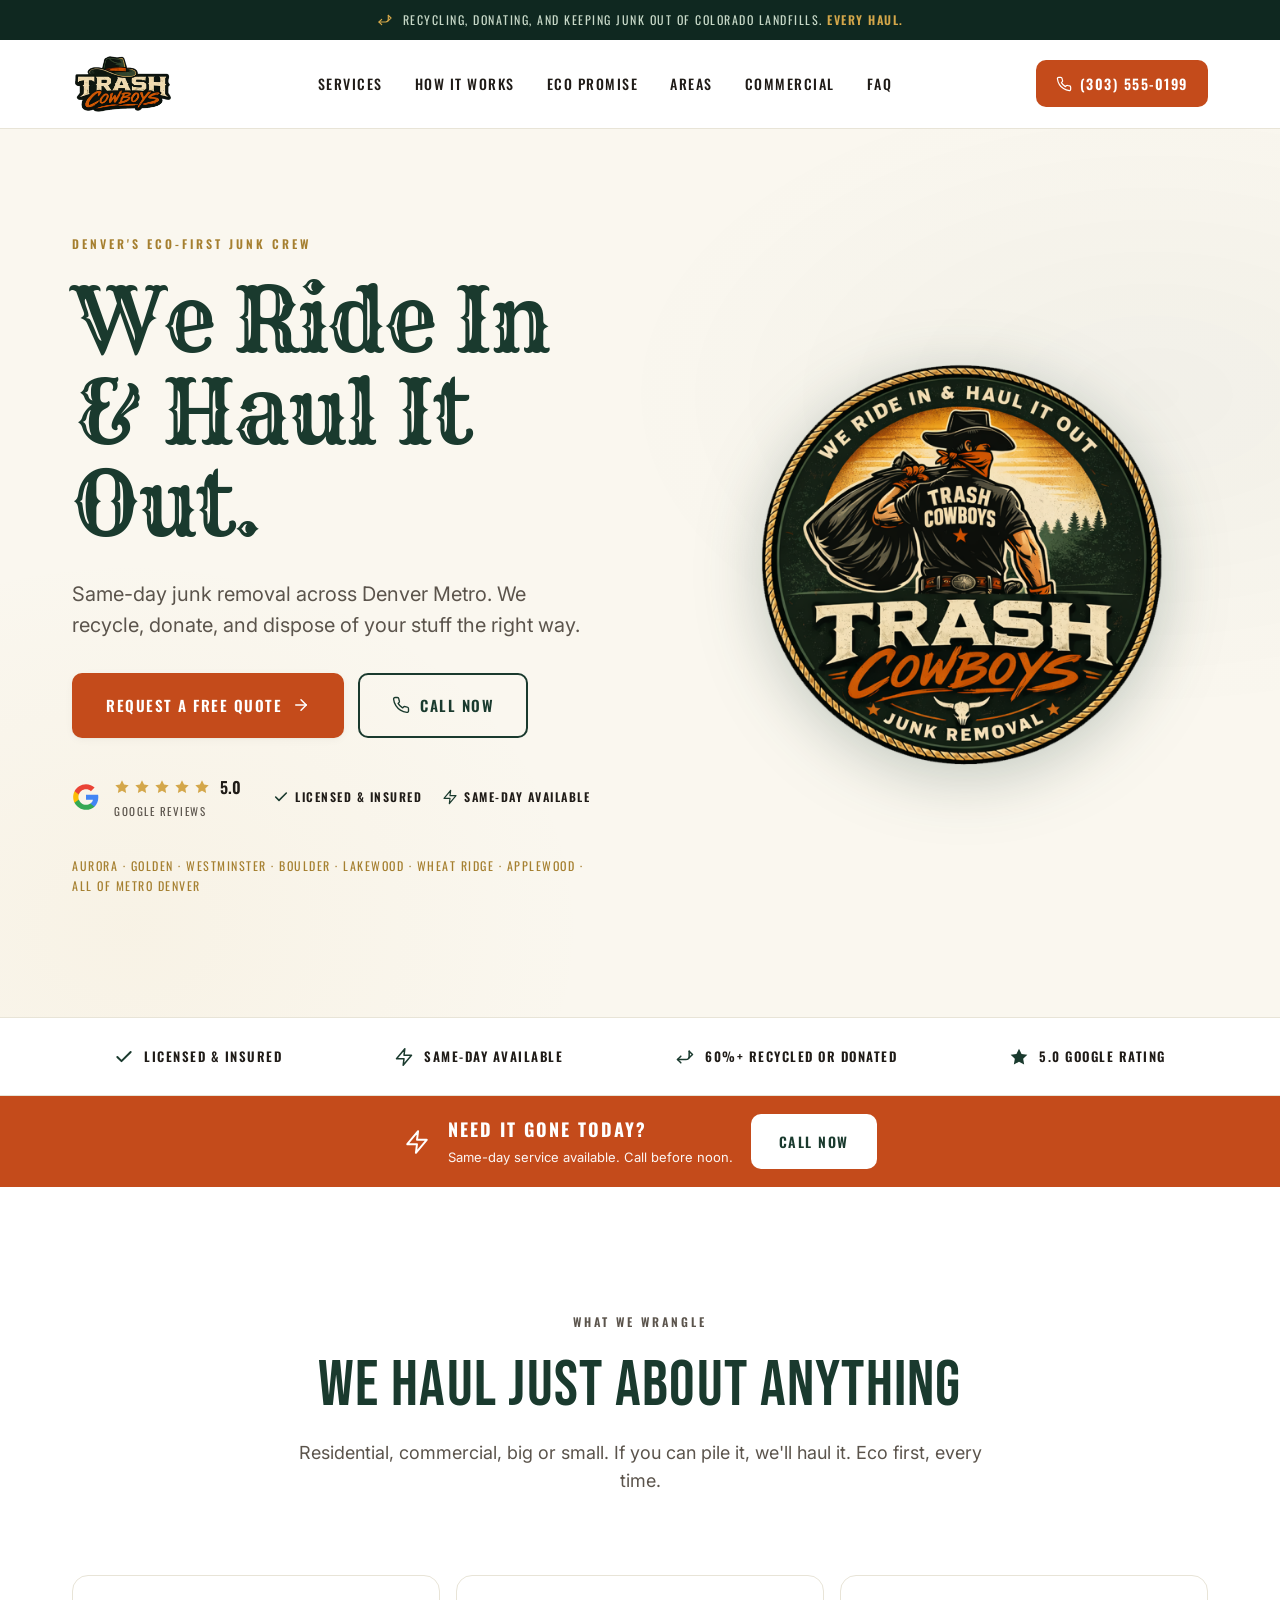
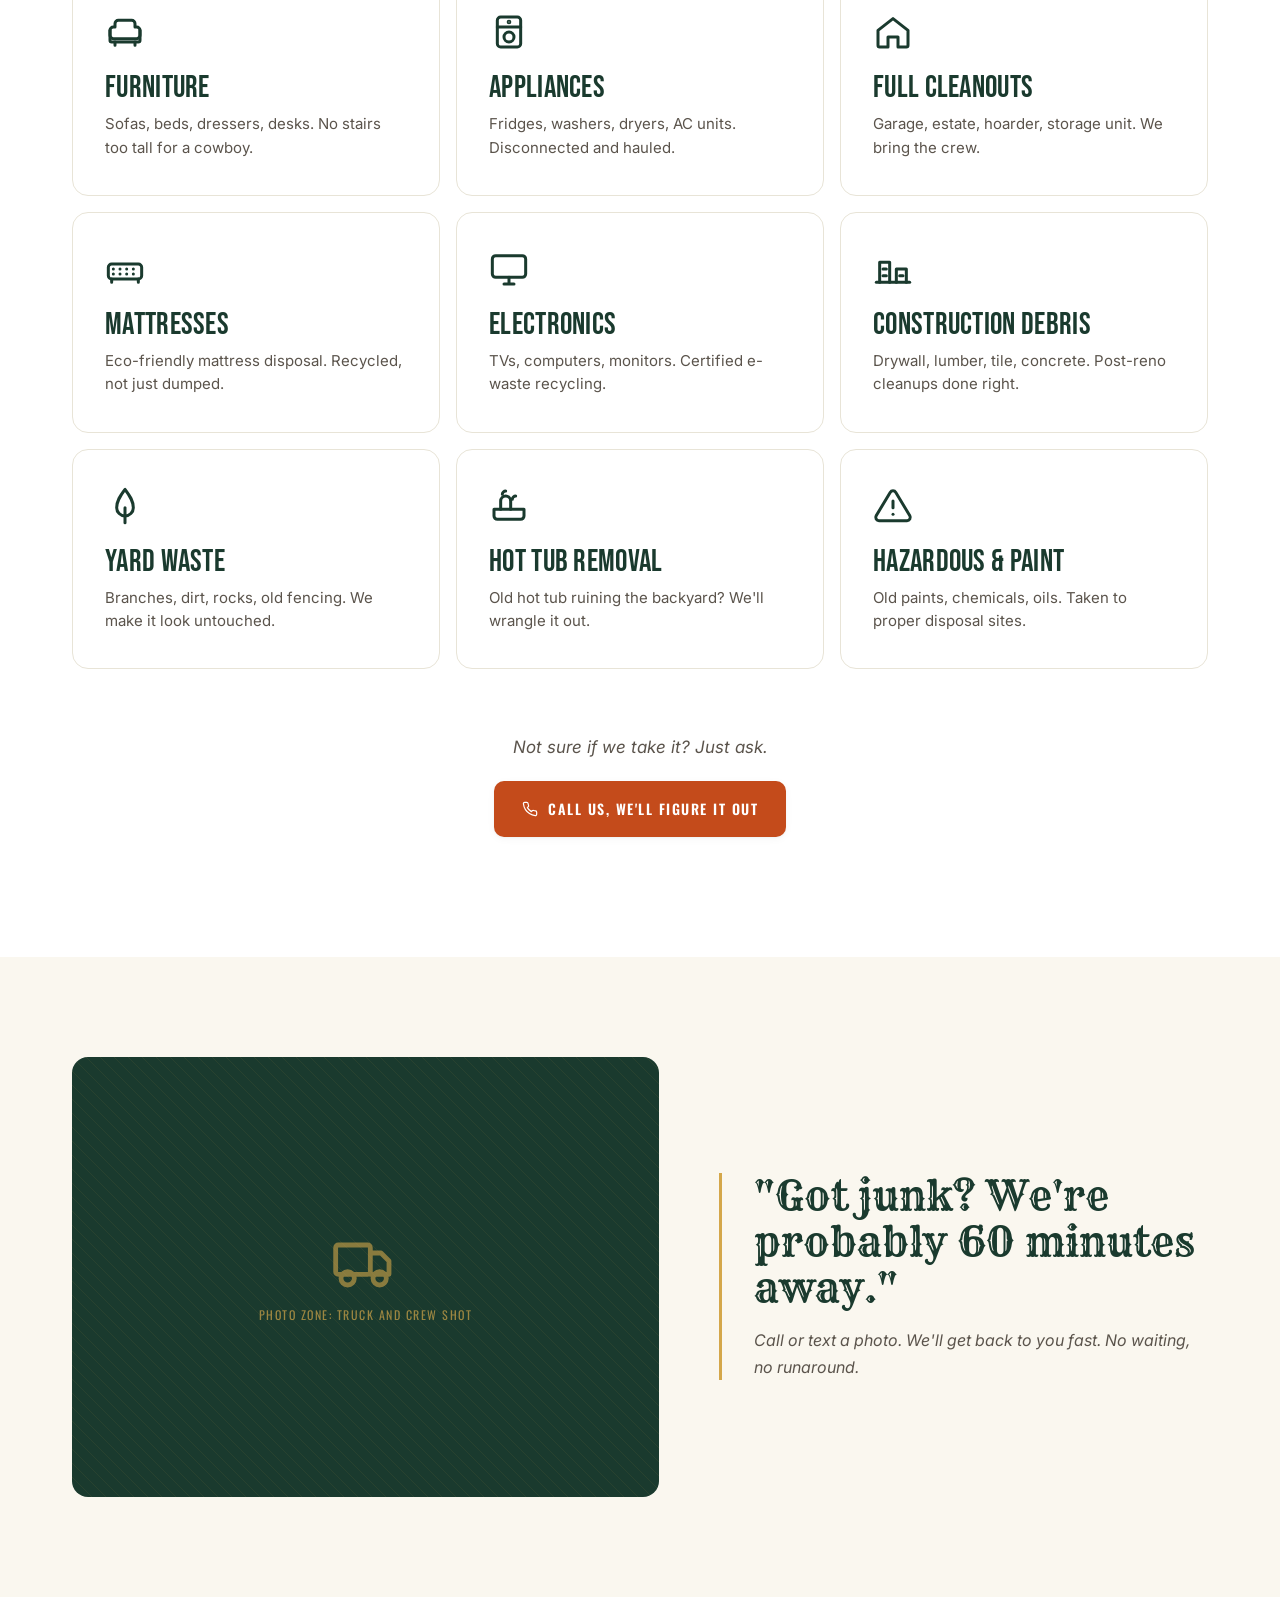
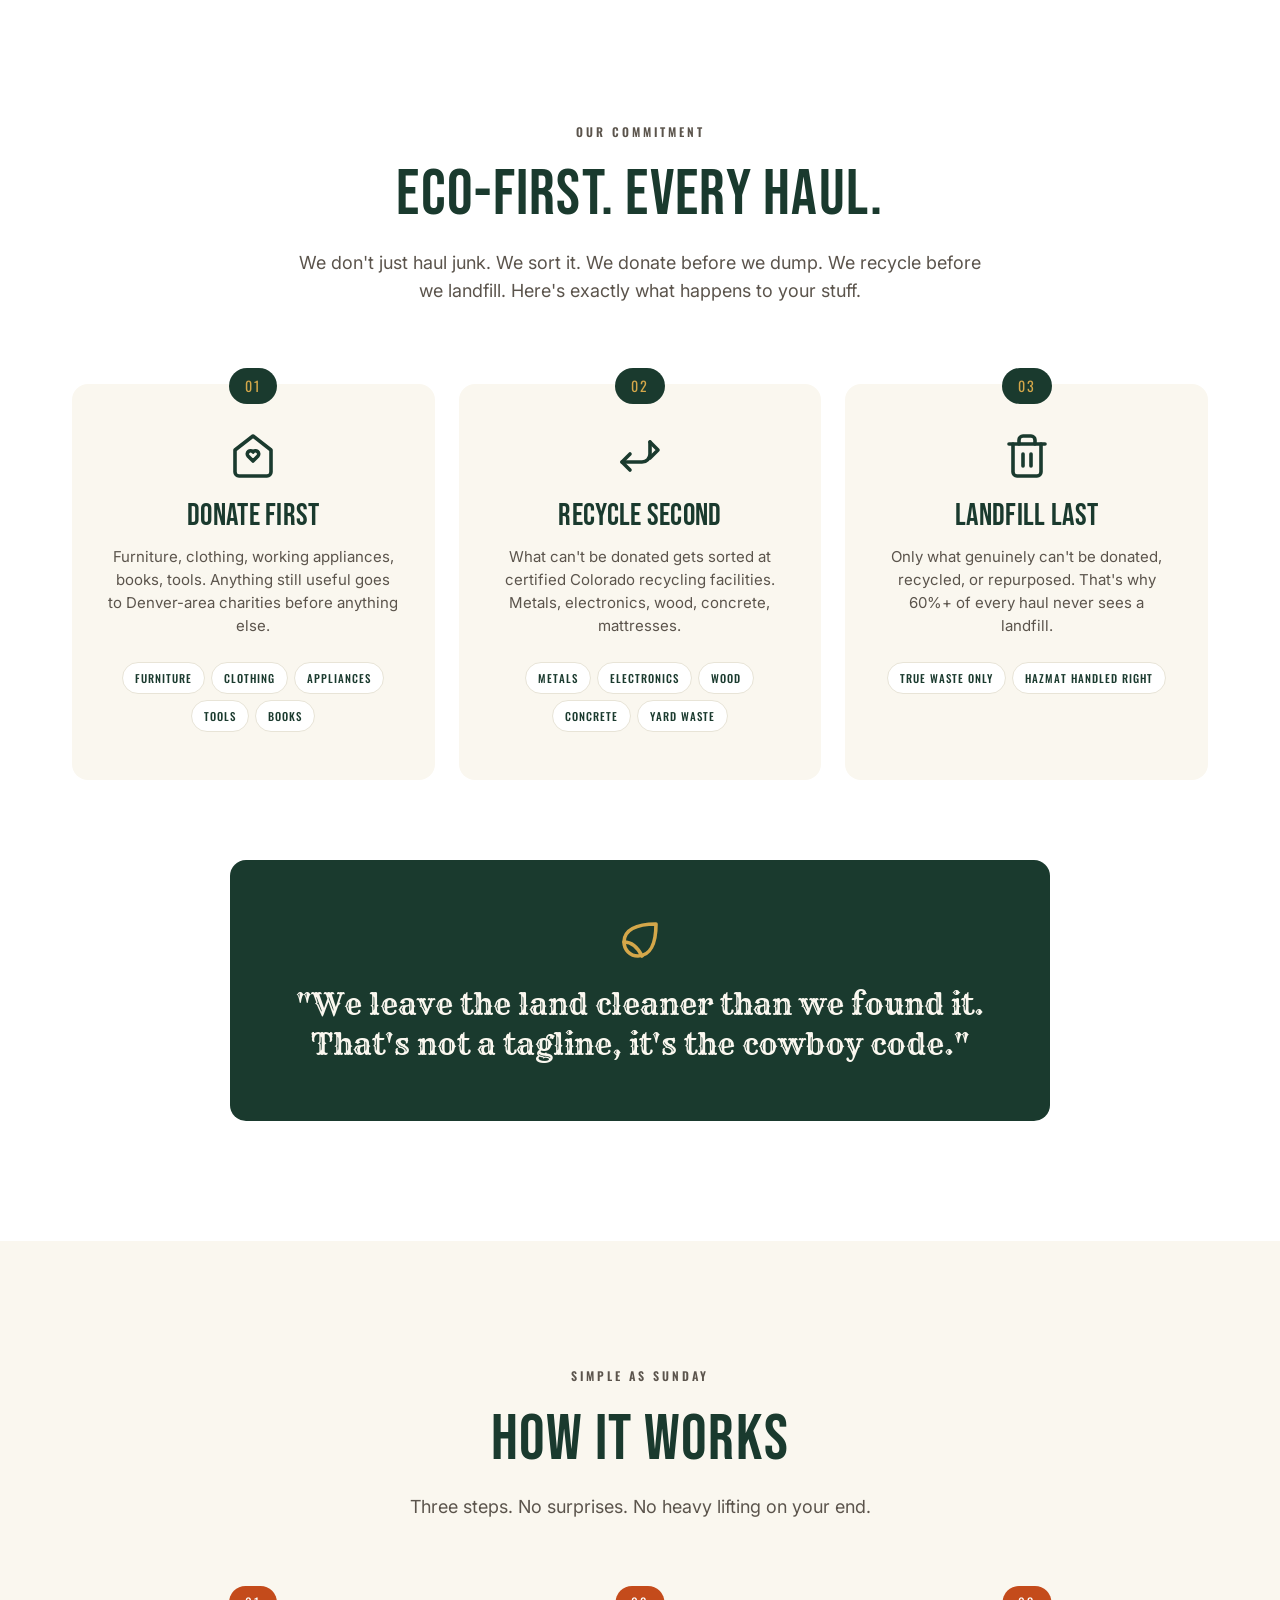
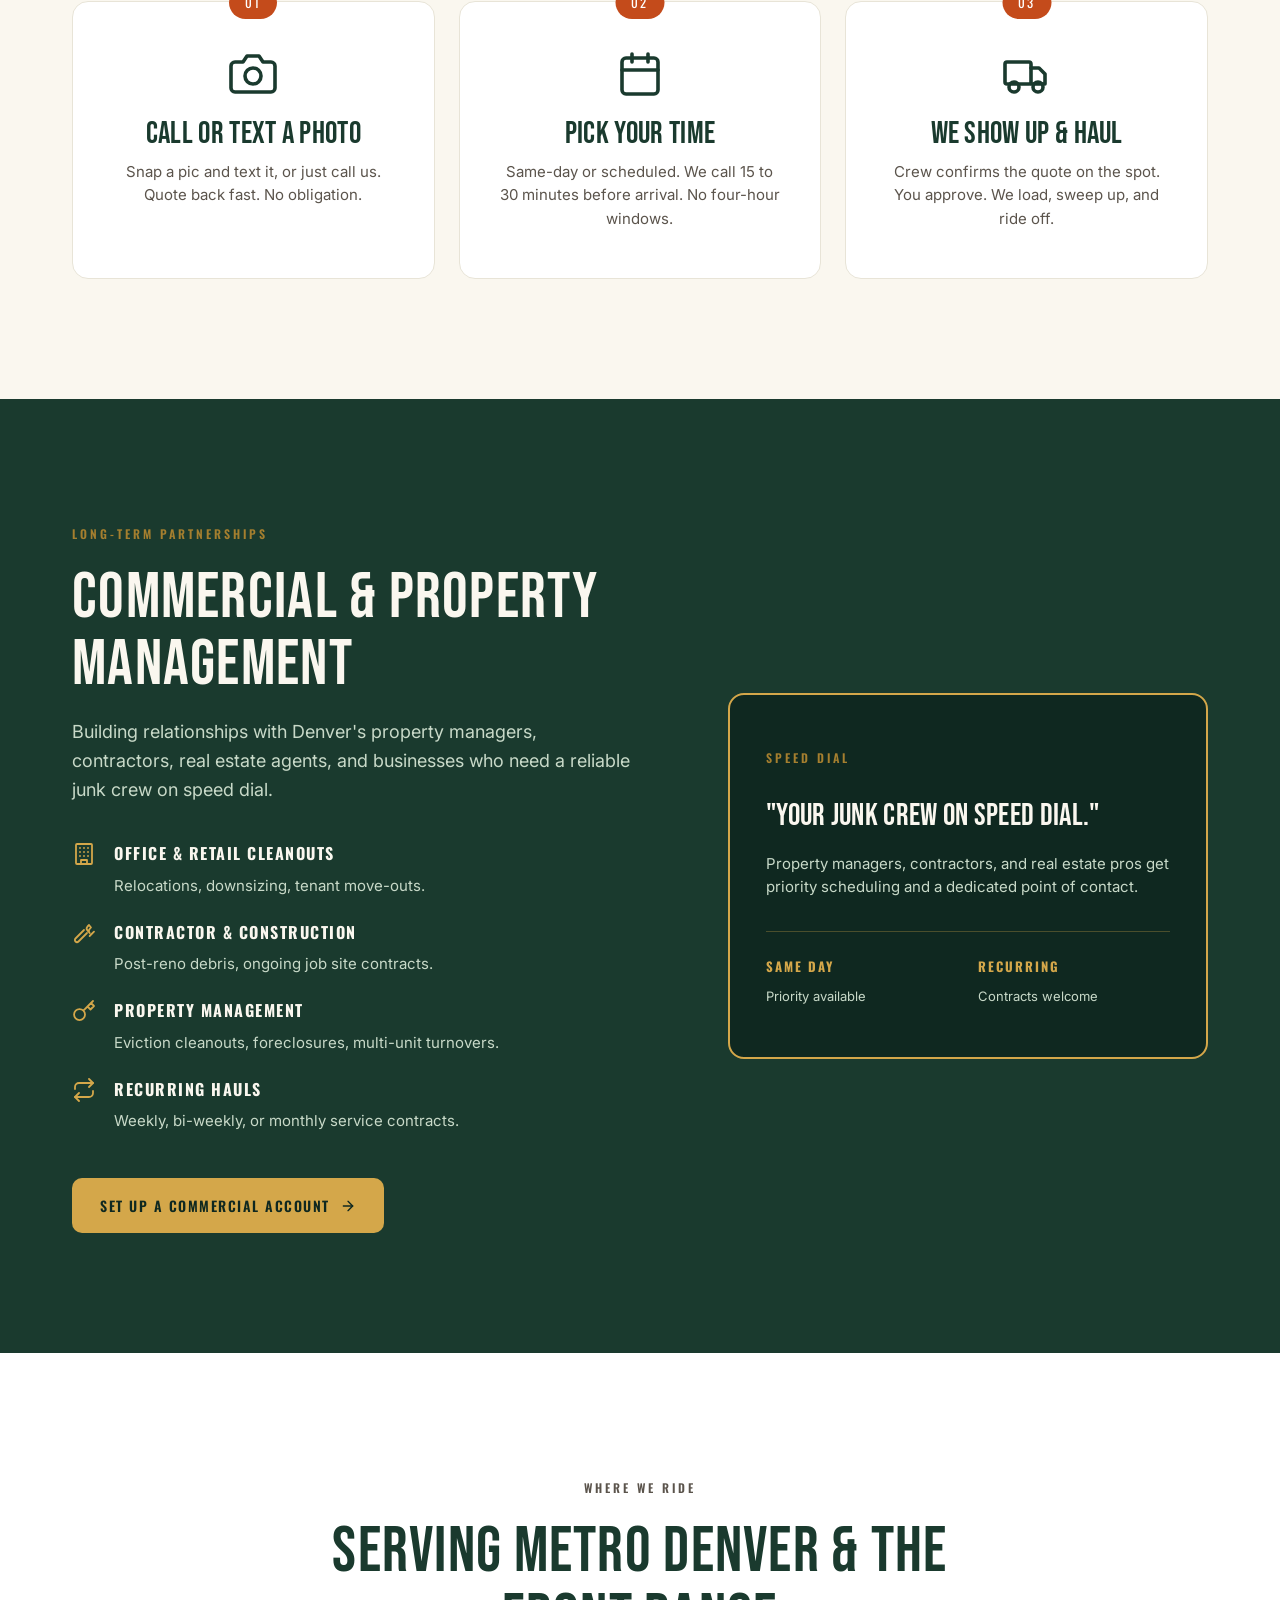
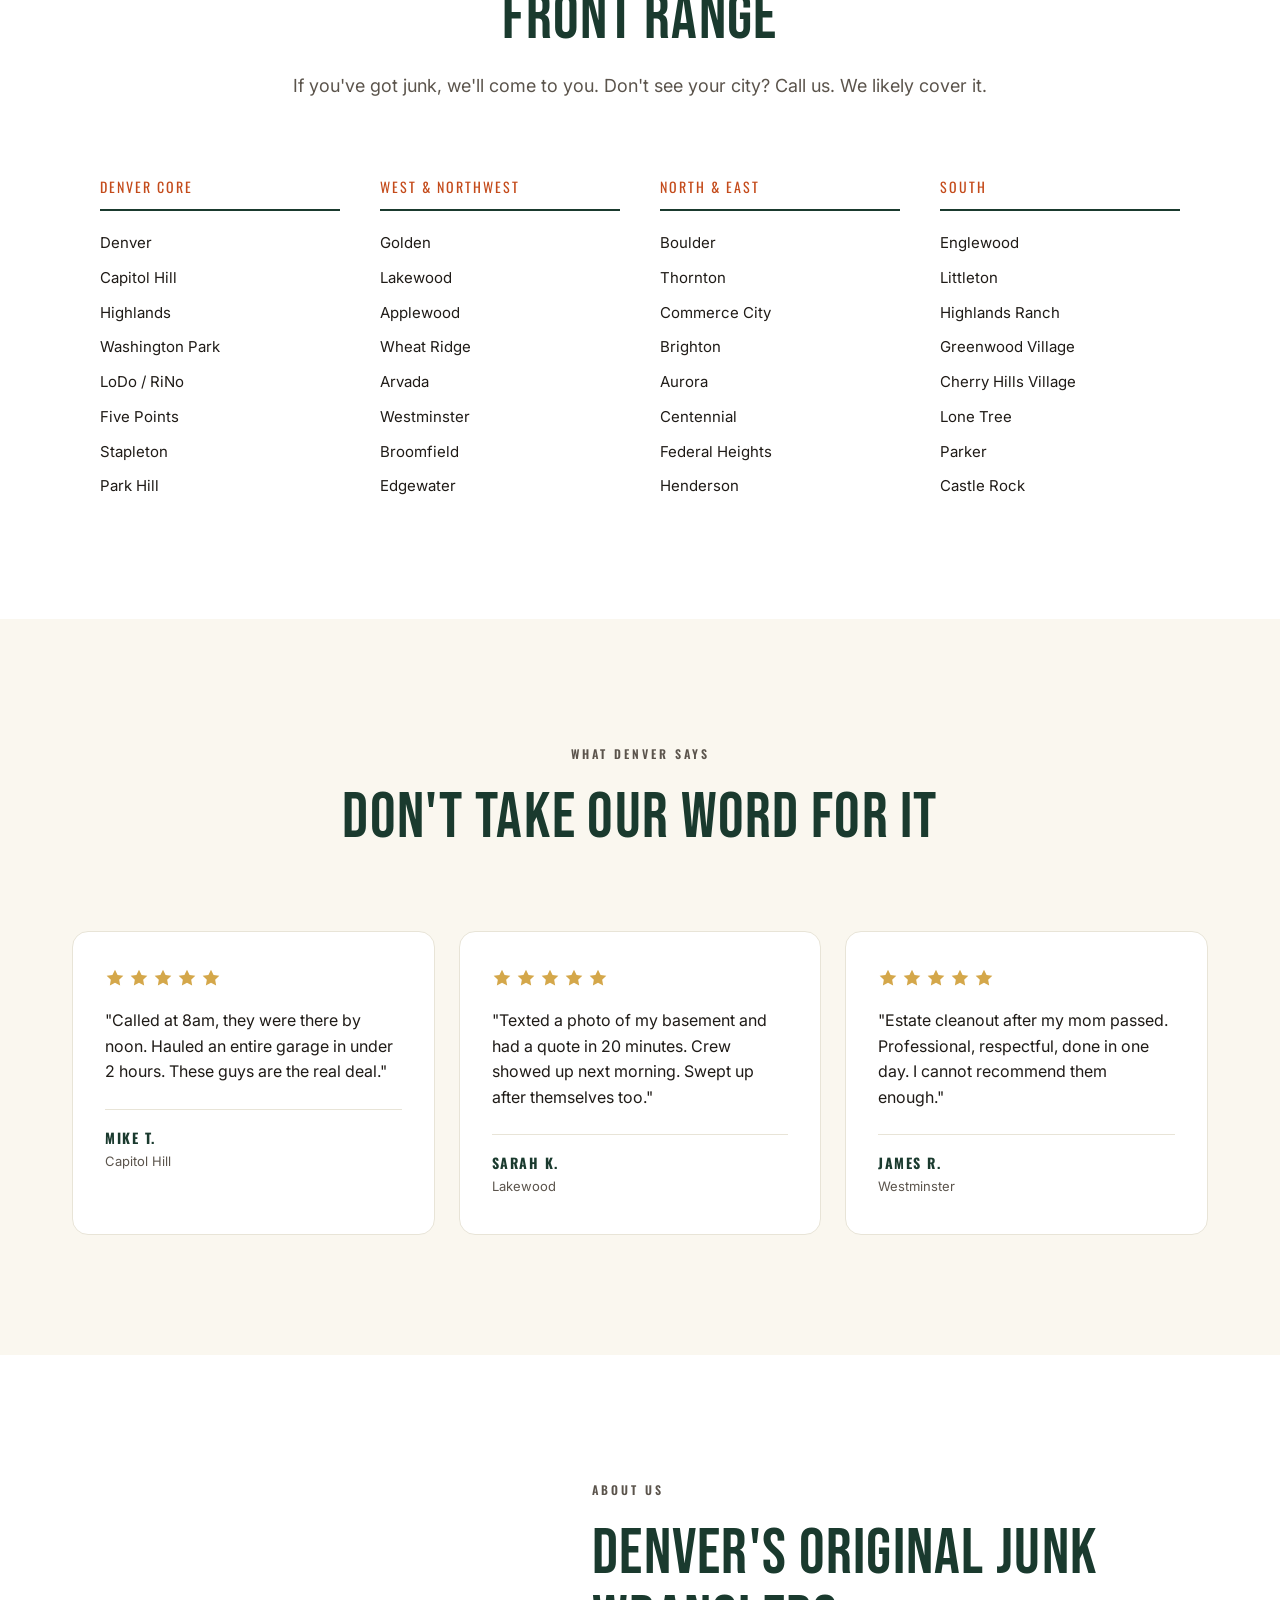
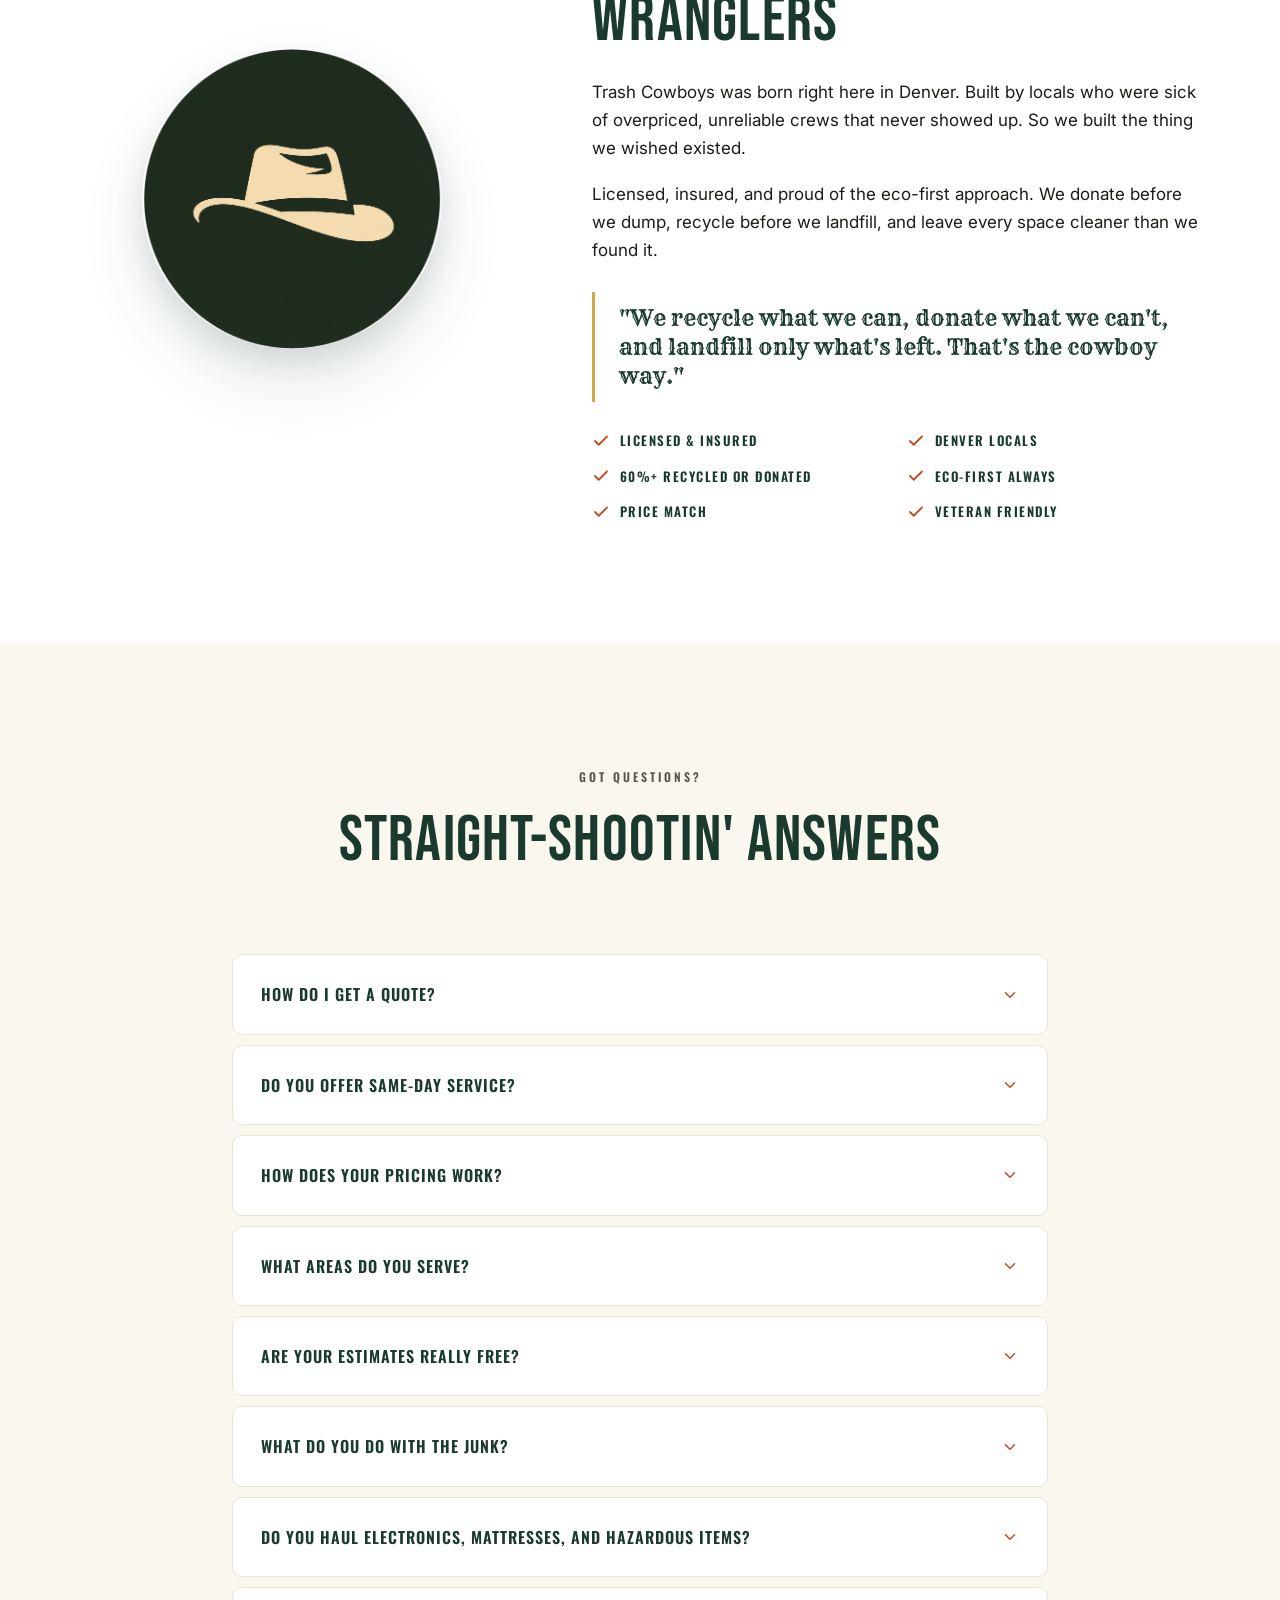
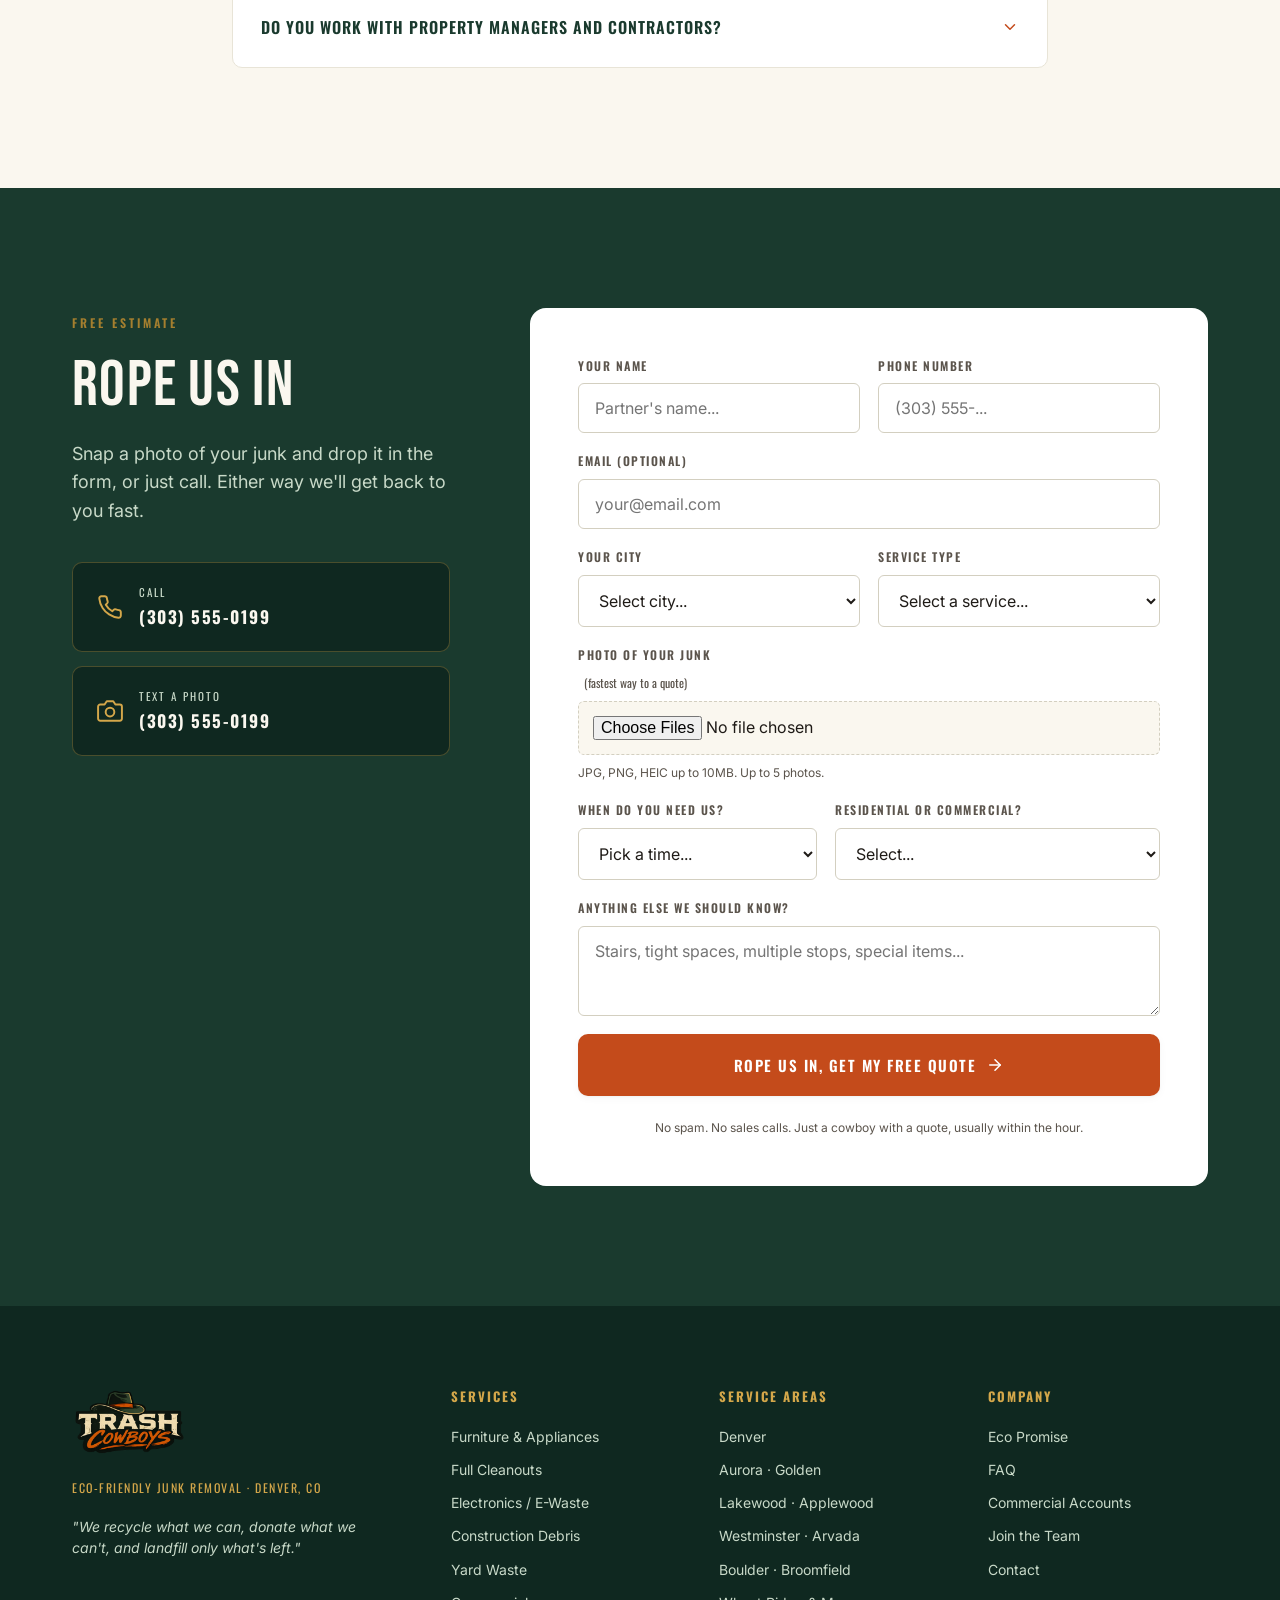
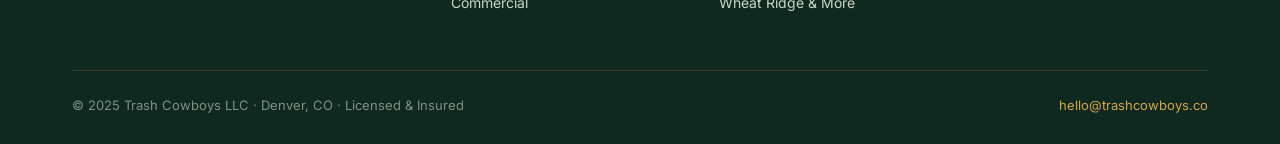
==== commit 14dca175: "Add files via upload" ====
--- a/index.html
+++ b/index.html
@@ -3,33 +3,28 @@
 <head>
 <meta charset="UTF-8">
 <meta name="viewport" content="width=device-width, initial-scale=1.0">
-<title>Trash Cowboys — Eco-First Junk Removal · Denver CO</title>
+<title>Trash Cowboys · Eco-First Junk Removal · Denver CO</title>
 <meta name="description" content="Denver's eco-first junk removal crew. We recycle what we can, donate what we can't, and landfill only what's left. Same-day service. Text a photo for a fast quote.">
 
-<!-- Favicon -->
 <link rel="icon" type="image/png" href="images/favicon.png?v=2">
 <link rel="apple-touch-icon" href="images/favicon.png?v=2">
 
-<!-- Social preview -->
-<meta property="og:title" content="Trash Cowboys — Eco-First Junk Removal · Denver">
+<meta property="og:title" content="Trash Cowboys · Eco-First Junk Removal · Denver">
 <meta property="og:description" content="We recycle what we can, donate what we can't, and landfill only what's left. Same-day service across Denver Metro.">
 <meta property="og:image" content="images/logo-main.png">
 <meta property="og:url" content="https://trashcowboys.co">
 <meta property="og:type" content="website">
 
-<!-- Fonts -->
 <link rel="preconnect" href="https://fonts.googleapis.com">
 <link rel="preconnect" href="https://fonts.gstatic.com" crossorigin>
-<link href="https://fonts.googleapis.com/css2?family=Rye&family=Oswald:wght@500;600;700&family=Inter:wght@400;500;600;700&display=swap" rel="stylesheet">
+<link href="https://fonts.googleapis.com/css2?family=Rye&family=Bebas+Neue&family=Oswald:wght@500;600;700&family=Inter:wght@400;500;600;700&display=swap" rel="stylesheet">
 
 <link rel="stylesheet" href="css/style.css">
 </head>
 <body>
 
-<!-- ============ SVG ICON SPRITE — all icons defined once, used many times ============ -->
 <svg width="0" height="0" style="position:absolute" aria-hidden="true">
   <defs>
-    <!-- All icons sit in a 24×24 viewbox, stroke-based, currentColor for easy theming -->
     <symbol id="i-sofa" viewBox="0 0 24 24" fill="none" stroke="currentColor" stroke-width="1.8" stroke-linecap="round" stroke-linejoin="round">
       <path d="M3 11v6a1 1 0 0 0 1 1h16a1 1 0 0 0 1-1v-6"/>
       <path d="M21 11a2 2 0 0 0-2-2h-1V7a2 2 0 0 0-2-2H8a2 2 0 0 0-2 2v2H5a2 2 0 0 0-2 2v3a2 2 0 0 0 2 2h14a2 2 0 0 0 2-2v-3z"/>
@@ -143,18 +138,22 @@
     <symbol id="i-chevron" viewBox="0 0 24 24" fill="none" stroke="currentColor" stroke-width="2" stroke-linecap="round" stroke-linejoin="round">
       <polyline points="6 9 12 15 18 9"/>
     </symbol>
+    <symbol id="i-google" viewBox="0 0 24 24">
+      <path fill="#4285F4" d="M22.56 12.25c0-.78-.07-1.53-.2-2.25H12v4.26h5.92c-.26 1.37-1.04 2.53-2.21 3.31v2.77h3.57c2.08-1.92 3.28-4.74 3.28-8.09z"/>
+      <path fill="#34A853" d="M12 23c2.97 0 5.46-.98 7.28-2.66l-3.57-2.77c-.98.66-2.23 1.06-3.71 1.06-2.86 0-5.29-1.93-6.16-4.53H2.18v2.84C3.99 20.53 7.7 23 12 23z"/>
+      <path fill="#FBBC05" d="M5.84 14.09c-.22-.66-.35-1.36-.35-2.09s.13-1.43.35-2.09V7.07H2.18C1.43 8.55 1 10.22 1 12s.43 3.45 1.18 4.93l2.85-2.22.81-.62z"/>
+      <path fill="#EA4335" d="M12 5.38c1.62 0 3.06.56 4.21 1.64l3.15-3.15C17.45 2.09 14.97 1 12 1 7.7 1 3.99 3.47 2.18 7.07l3.66 2.84c.87-2.6 3.3-4.53 6.16-4.53z"/>
+    </symbol>
   </defs>
 </svg>
 
-<!-- ============ TOP STRIP — eco line ============ -->
 <div class="top-strip">
   <div class="container">
     <svg class="ts-icon"><use href="#i-recycle"/></svg>
-    <span>We recycle what we can — every single haul. <strong>Donate first. Recycle second. Landfill last.</strong></span>
+    <span>Recycling, donating, and keeping junk out of Colorado landfills. <strong>Every haul.</strong></span>
   </div>
 </div>
 
-<!-- ============ NAV ============ -->
 <nav class="nav">
   <div class="container nav-inner">
     <a href="#top" class="nav-logo" aria-label="Trash Cowboys home">
@@ -175,35 +174,49 @@
   </div>
 </nav>
 
-<!-- ============ HERO ============ -->
 <header class="hero" id="top">
   <div class="container hero-inner">
     <div class="hero-copy">
-      <span class="eyebrow eyebrow-gold">— Denver's Eco-First Junk Crew —</span>
+      <span class="eyebrow eyebrow-gold">Denver's Eco-First Junk Crew</span>
       <h1>
         <span>We Ride In</span>
         <span>&amp; Haul It Out.</span>
       </h1>
-      <p class="hero-lede">We recycle what we can, donate what we can't, and landfill only what's left.</p>
+      <p class="hero-lede">Same-day junk removal across Denver Metro. We recycle, donate, and dispose of your stuff the right way.</p>
       <div class="hero-ctas">
-        <a href="tel:3035550199" class="btn btn-primary btn-lg">
+        <a href="#quote" class="btn btn-primary btn-lg">
+          <span>Request a Free Quote</span>
+          <svg><use href="#i-arrow"/></svg>
+        </a>
+        <a href="tel:3035550199" class="btn btn-ghost btn-lg">
           <svg><use href="#i-phone"/></svg>
-          <span>(303) 555-0199</span>
+          <span>Call Now</span>
         </a>
-        <a href="#quote" class="btn btn-ghost btn-lg">
-          <svg><use href="#i-camera"/></svg>
-          <span>Text a Photo</span>
-        </a>
-      </div>
-      <p class="hero-areas">Serving Aurora · Golden · Westminster · Boulder · Lakewood · Wheat Ridge · Applewood · All of Metro Denver</p>
+      </div>
+      <div class="hero-social">
+        <div class="rating-badge">
+          <svg class="g-logo"><use href="#i-google"/></svg>
+          <div class="rating-content">
+            <div class="rating-stars">
+              <svg><use href="#i-star"/></svg><svg><use href="#i-star"/></svg><svg><use href="#i-star"/></svg><svg><use href="#i-star"/></svg><svg><use href="#i-star"/></svg>
+              <strong>5.0</strong>
+            </div>
+            <span>Google Reviews</span>
+          </div>
+        </div>
+        <div class="hero-trust">
+          <span><svg><use href="#i-check"/></svg> Licensed &amp; Insured</span>
+          <span><svg><use href="#i-bolt"/></svg> Same-Day Available</span>
+        </div>
+      </div>
+      <p class="hero-areas">Aurora · Golden · Westminster · Boulder · Lakewood · Wheat Ridge · Applewood · All of Metro Denver</p>
     </div>
     <div class="hero-badge">
-      <img src="images/logo-main.png" alt="Trash Cowboys — We Ride In & Haul It Out — Junk Removal Denver">
+      <img src="images/logo-main.png" alt="Trash Cowboys, Junk Removal Denver">
     </div>
   </div>
 </header>
 
-<!-- ============ TRUST STRIP ============ -->
 <section class="trust-strip">
   <div class="container">
     <div class="trust-item">
@@ -225,61 +238,59 @@
   </div>
 </section>
 
-<!-- ============ SAME DAY URGENCY BAR ============ -->
 <section class="urgent-bar">
   <div class="container">
     <svg><use href="#i-bolt"/></svg>
     <div class="urgent-text">
       <strong>Need It Gone Today?</strong>
-      <span>Same-day available — call before noon.</span>
+      <span>Same-day service available. Call before noon.</span>
     </div>
     <a href="tel:3035550199" class="btn btn-white">Call Now</a>
   </div>
 </section>
 
-<!-- ============ SERVICES ============ -->
 <section class="services section" id="services">
   <div class="container">
     <header class="section-head">
-      <span class="eyebrow">— What We Wrangle —</span>
+      <span class="eyebrow">What We Wrangle</span>
       <h2>We Haul Just About Anything</h2>
-      <p>Residential, commercial, big or small. If you can pile it, we'll haul it — eco-first, every time.</p>
+      <p>Residential, commercial, big or small. If you can pile it, we'll haul it. Eco first, every time.</p>
     </header>
     <div class="services-grid">
       <article class="service">
         <svg class="service-icon"><use href="#i-sofa"/></svg>
         <h3>Furniture</h3>
-        <p>Sofas, beds, dressers, desks — no stairs too tall for a cowboy.</p>
+        <p>Sofas, beds, dressers, desks. No stairs too tall for a cowboy.</p>
       </article>
       <article class="service">
         <svg class="service-icon"><use href="#i-appliance"/></svg>
         <h3>Appliances</h3>
-        <p>Fridges, washers, dryers, AC units — disconnected and hauled.</p>
+        <p>Fridges, washers, dryers, AC units. Disconnected and hauled.</p>
       </article>
       <article class="service">
         <svg class="service-icon"><use href="#i-house"/></svg>
         <h3>Full Cleanouts</h3>
-        <p>Garage, estate, hoarder, storage unit — we bring the crew.</p>
+        <p>Garage, estate, hoarder, storage unit. We bring the crew.</p>
       </article>
       <article class="service">
         <svg class="service-icon"><use href="#i-mattress"/></svg>
         <h3>Mattresses</h3>
-        <p>Eco-friendly mattress disposal — recycled, not just dumped.</p>
+        <p>Eco-friendly mattress disposal. Recycled, not just dumped.</p>
       </article>
       <article class="service">
         <svg class="service-icon"><use href="#i-electronics"/></svg>
         <h3>Electronics</h3>
-        <p>TVs, computers, monitors — certified e-waste recycling.</p>
+        <p>TVs, computers, monitors. Certified e-waste recycling.</p>
       </article>
       <article class="service">
         <svg class="service-icon"><use href="#i-construction"/></svg>
         <h3>Construction Debris</h3>
-        <p>Drywall, lumber, tile, concrete — post-reno cleanups done right.</p>
+        <p>Drywall, lumber, tile, concrete. Post-reno cleanups done right.</p>
       </article>
       <article class="service">
         <svg class="service-icon"><use href="#i-yard"/></svg>
         <h3>Yard Waste</h3>
-        <p>Branches, dirt, rocks, fencing — we make it look untouched.</p>
+        <p>Branches, dirt, rocks, old fencing. We make it look untouched.</p>
       </article>
       <article class="service">
         <svg class="service-icon"><use href="#i-hottub"/></svg>
@@ -289,41 +300,38 @@
       <article class="service">
         <svg class="service-icon"><use href="#i-hazard"/></svg>
         <h3>Hazardous &amp; Paint</h3>
-        <p>Old paints, chemicals, oils — taken to proper disposal sites.</p>
+        <p>Old paints, chemicals, oils. Taken to proper disposal sites.</p>
       </article>
     </div>
     <div class="section-foot">
       <p>Not sure if we take it? Just ask.</p>
       <a href="tel:3035550199" class="btn btn-primary">
         <svg><use href="#i-phone"/></svg>
-        <span>Call Us — We'll Figure It Out</span>
+        <span>Call Us, We'll Figure It Out</span>
       </a>
     </div>
   </div>
 </section>
 
-<!-- ============ PHOTO + QUOTE STRIP ============ -->
 <section class="photo-strip">
   <div class="container">
-    <!-- PHOTO ZONE: drop a wide landscape image here when you have it (truck + crew on a job) -->
     <div class="photo-block" data-photo="truck-and-crew">
       <div class="photo-placeholder">
         <svg><use href="#i-truck"/></svg>
-        <p>Photo zone — replace with truck/crew shot</p>
+        <p>Photo zone: truck and crew shot</p>
       </div>
     </div>
     <blockquote class="big-quote">
       <p>"Got junk? We're probably 60 minutes away."</p>
-      <span>Call or text a photo. We'll get back to you fast — no waiting, no runaround.</span>
+      <span>Call or text a photo. We'll get back to you fast. No waiting, no runaround.</span>
     </blockquote>
   </div>
 </section>
 
-<!-- ============ ECO PROMISE ============ -->
 <section class="eco section" id="eco">
   <div class="container">
     <header class="section-head">
-      <span class="eyebrow">— Our Commitment —</span>
+      <span class="eyebrow">Our Commitment</span>
       <h2>Eco-First. Every Haul.</h2>
       <p>We don't just haul junk. We sort it. We donate before we dump. We recycle before we landfill. Here's exactly what happens to your stuff.</p>
     </header>
@@ -333,26 +341,18 @@
         <div class="eco-num">01</div>
         <svg class="eco-icon"><use href="#i-donate"/></svg>
         <h3>Donate First</h3>
-        <p>Furniture, clothing, working appliances, books, tools — anything still useful goes to Denver-area charities before anything else.</p>
+        <p>Furniture, clothing, working appliances, books, tools. Anything still useful goes to Denver-area charities before anything else.</p>
         <div class="eco-tags">
-          <span>Furniture</span>
-          <span>Clothing</span>
-          <span>Appliances</span>
-          <span>Tools</span>
-          <span>Books</span>
+          <span>Furniture</span><span>Clothing</span><span>Appliances</span><span>Tools</span><span>Books</span>
         </div>
       </article>
       <article class="eco-step">
         <div class="eco-num">02</div>
         <svg class="eco-icon"><use href="#i-recycle"/></svg>
         <h3>Recycle Second</h3>
-        <p>What can't be donated gets sorted at certified Colorado recycling facilities — metals, electronics, wood, concrete, mattresses.</p>
+        <p>What can't be donated gets sorted at certified Colorado recycling facilities. Metals, electronics, wood, concrete, mattresses.</p>
         <div class="eco-tags">
-          <span>Metals</span>
-          <span>Electronics</span>
-          <span>Wood</span>
-          <span>Concrete</span>
-          <span>Yard Waste</span>
+          <span>Metals</span><span>Electronics</span><span>Wood</span><span>Concrete</span><span>Yard Waste</span>
         </div>
       </article>
       <article class="eco-step">
@@ -361,24 +361,22 @@
         <h3>Landfill Last</h3>
         <p>Only what genuinely can't be donated, recycled, or repurposed. That's why 60%+ of every haul never sees a landfill.</p>
         <div class="eco-tags">
-          <span>True waste only</span>
-          <span>Hazmat handled right</span>
+          <span>True waste only</span><span>Hazmat handled right</span>
         </div>
       </article>
     </div>
 
     <aside class="cowboy-code">
       <svg class="cc-mark"><use href="#i-leaf"/></svg>
-      <p>"We leave the land cleaner than we found it.<br>That's not a tagline — it's the cowboy code."</p>
+      <p>"We leave the land cleaner than we found it. That's not a tagline, it's the cowboy code."</p>
     </aside>
   </div>
 </section>
 
-<!-- ============ HOW IT WORKS ============ -->
 <section class="how section" id="how">
   <div class="container">
     <header class="section-head">
-      <span class="eyebrow">— Simple as Sunday —</span>
+      <span class="eyebrow">Simple as Sunday</span>
       <h2>How It Works</h2>
       <p>Three steps. No surprises. No heavy lifting on your end.</p>
     </header>
@@ -393,7 +391,7 @@
         <div class="how-num">02</div>
         <svg class="how-icon"><use href="#i-calendar"/></svg>
         <h3>Pick Your Time</h3>
-        <p>Same-day or scheduled. We call 15–30 minutes before arrival. No four-hour windows.</p>
+        <p>Same-day or scheduled. We call 15 to 30 minutes before arrival. No four-hour windows.</p>
       </article>
       <article class="how-card">
         <div class="how-num">03</div>
@@ -405,12 +403,11 @@
   </div>
 </section>
 
-<!-- ============ COMMERCIAL — first dark section ============ -->
 <section class="commercial section-dark section" id="commercial">
   <div class="container">
     <div class="commercial-grid">
       <div class="commercial-copy">
-        <span class="eyebrow eyebrow-gold">— Long-Term Partnerships —</span>
+        <span class="eyebrow eyebrow-gold">Long-Term Partnerships</span>
         <h2>Commercial &amp; Property Management</h2>
         <p>Building relationships with Denver's property managers, contractors, real estate agents, and businesses who need a reliable junk crew on speed dial.</p>
         <ul class="commercial-list">
@@ -449,7 +446,7 @@
         </a>
       </div>
       <aside class="commercial-card">
-        <span class="eyebrow eyebrow-gold">— Speed Dial —</span>
+        <span class="eyebrow eyebrow-gold">Speed Dial</span>
         <h3>"Your junk crew on speed dial."</h3>
         <p>Property managers, contractors, and real estate pros get priority scheduling and a dedicated point of contact.</p>
         <div class="commercial-perks">
@@ -467,13 +464,12 @@
   </div>
 </section>
 
-<!-- ============ AREAS ============ -->
 <section class="areas section" id="areas">
   <div class="container">
     <header class="section-head">
-      <span class="eyebrow">— Where We Ride —</span>
+      <span class="eyebrow">Where We Ride</span>
       <h2>Serving Metro Denver &amp; the Front Range</h2>
-      <p>If you've got junk, we'll come to you. Don't see your city? Call us — we likely cover it.</p>
+      <p>If you've got junk, we'll come to you. Don't see your city? Call us. We likely cover it.</p>
     </header>
     <div class="areas-grid">
       <div class="area-col">
@@ -508,21 +504,16 @@
   </div>
 </section>
 
-<!-- ============ REVIEWS ============ -->
 <section class="reviews section">
   <div class="container">
     <header class="section-head">
-      <span class="eyebrow">— What Denver Says —</span>
+      <span class="eyebrow">What Denver Says</span>
       <h2>Don't Take Our Word For It</h2>
     </header>
     <div class="reviews-grid">
       <article class="review">
         <div class="stars">
-          <svg><use href="#i-star"/></svg>
-          <svg><use href="#i-star"/></svg>
-          <svg><use href="#i-star"/></svg>
-          <svg><use href="#i-star"/></svg>
-          <svg><use href="#i-star"/></svg>
+          <svg><use href="#i-star"/></svg><svg><use href="#i-star"/></svg><svg><use href="#i-star"/></svg><svg><use href="#i-star"/></svg><svg><use href="#i-star"/></svg>
         </div>
         <p>"Called at 8am, they were there by noon. Hauled an entire garage in under 2 hours. These guys are the real deal."</p>
         <footer>
@@ -532,13 +523,9 @@
       </article>
       <article class="review">
         <div class="stars">
-          <svg><use href="#i-star"/></svg>
-          <svg><use href="#i-star"/></svg>
-          <svg><use href="#i-star"/></svg>
-          <svg><use href="#i-star"/></svg>
-          <svg><use href="#i-star"/></svg>
-        </div>
-        <p>"Texted a photo of my basement — had a quote in 20 minutes. Crew showed up next morning. Swept up after themselves too."</p>
+          <svg><use href="#i-star"/></svg><svg><use href="#i-star"/></svg><svg><use href="#i-star"/></svg><svg><use href="#i-star"/></svg><svg><use href="#i-star"/></svg>
+        </div>
+        <p>"Texted a photo of my basement and had a quote in 20 minutes. Crew showed up next morning. Swept up after themselves too."</p>
         <footer>
           <strong>Sarah K.</strong>
           <span>Lakewood</span>
@@ -546,11 +533,7 @@
       </article>
       <article class="review">
         <div class="stars">
-          <svg><use href="#i-star"/></svg>
-          <svg><use href="#i-star"/></svg>
-          <svg><use href="#i-star"/></svg>
-          <svg><use href="#i-star"/></svg>
-          <svg><use href="#i-star"/></svg>
+          <svg><use href="#i-star"/></svg><svg><use href="#i-star"/></svg><svg><use href="#i-star"/></svg><svg><use href="#i-star"/></svg><svg><use href="#i-star"/></svg>
         </div>
         <p>"Estate cleanout after my mom passed. Professional, respectful, done in one day. I cannot recommend them enough."</p>
         <footer>
@@ -562,7 +545,6 @@
   </div>
 </section>
 
-<!-- ============ ABOUT ============ -->
 <section class="about section">
   <div class="container">
     <div class="about-grid">
@@ -570,9 +552,9 @@
         <img src="images/favicon.png" alt="Trash Cowboys badge">
       </div>
       <div class="about-copy">
-        <span class="eyebrow">— About Us —</span>
+        <span class="eyebrow">About Us</span>
         <h2>Denver's Original Junk Wranglers</h2>
-        <p>Trash Cowboys was born right here in Denver — built by locals who were sick of overpriced, unreliable crews that never showed up. So we built the thing we wished existed.</p>
+        <p>Trash Cowboys was born right here in Denver. Built by locals who were sick of overpriced, unreliable crews that never showed up. So we built the thing we wished existed.</p>
         <p>Licensed, insured, and proud of the eco-first approach. We donate before we dump, recycle before we landfill, and leave every space cleaner than we found it.</p>
         <blockquote>"We recycle what we can, donate what we can't, and landfill only what's left. That's the cowboy way."</blockquote>
         <ul class="about-checks">
@@ -588,11 +570,10 @@
   </div>
 </section>
 
-<!-- ============ FAQ ============ -->
 <section class="faq section" id="faq">
   <div class="container container-narrow">
     <header class="section-head">
-      <span class="eyebrow">— Got Questions? —</span>
+      <span class="eyebrow">Got Questions?</span>
       <h2>Straight-Shootin' Answers</h2>
     </header>
     <div class="faq-list">
@@ -602,15 +583,15 @@
       </details>
       <details>
         <summary>Do you offer same-day service?<svg><use href="#i-chevron"/></svg></summary>
-        <p>Yes — same-day is available most days across Denver Metro. Call before noon for the best chance of a same-day slot. Same-day jobs are priced at a priority rate.</p>
+        <p>Yes. Same-day is available most days across Denver Metro. Call before noon for the best chance of a same-day slot. Same-day jobs are priced at a priority rate.</p>
       </details>
       <details>
         <summary>How does your pricing work?<svg><use href="#i-chevron"/></svg></summary>
-        <p>We don't post flat rates because every job is different — volume, access, stairs, materials. You'll get a free, upfront quote before we touch a thing. No pricing games. You approve, we haul.</p>
+        <p>We don't post flat rates because every job is different. Volume, access, stairs, materials all matter. You'll get a free, upfront quote before we touch a thing. No pricing games. You approve, we haul.</p>
       </details>
       <details>
         <summary>What areas do you serve?<svg><use href="#i-chevron"/></svg></summary>
-        <p>All of Denver Metro and the Front Range — Aurora, Golden, Lakewood, Westminster, Boulder, Wheat Ridge, Applewood, Arvada, Broomfield, Littleton, Highlands Ranch, Parker, Castle Rock, and everywhere in between.</p>
+        <p>All of Denver Metro and the Front Range. Aurora, Golden, Lakewood, Westminster, Boulder, Wheat Ridge, Applewood, Arvada, Broomfield, Littleton, Highlands Ranch, Parker, Castle Rock, and everywhere in between.</p>
       </details>
       <details>
         <summary>Are your estimates really free?<svg><use href="#i-chevron"/></svg></summary>
@@ -618,28 +599,27 @@
       </details>
       <details>
         <summary>What do you do with the junk?<svg><use href="#i-chevron"/></svg></summary>
-        <p>Donate first, recycle second, landfill last. Usable items go to Denver-area charities. Metals, electronics, wood, concrete, mattresses, and yard waste get sorted at certified Colorado recycling facilities. Only true waste ends up in a landfill — about 40% of what we haul.</p>
+        <p>Donate first, recycle second, landfill last. Usable items go to Denver-area charities. Metals, electronics, wood, concrete, mattresses, and yard waste get sorted at certified Colorado recycling facilities. Only true waste ends up in a landfill, about 40% of what we haul.</p>
       </details>
       <details>
         <summary>Do you haul electronics, mattresses, and hazardous items?<svg><use href="#i-chevron"/></svg></summary>
-        <p>Yes to all three. Electronics go to certified e-waste facilities. Mattresses are separated and recycled. Hazardous items (paint, chemicals, oils) are taken to proper Colorado disposal sites — we don't just dump them.</p>
+        <p>Yes to all three. Electronics go to certified e-waste facilities. Mattresses are separated and recycled. Hazardous items (paint, chemicals, oils) are taken to proper Colorado disposal sites. We don't just dump them.</p>
       </details>
       <details>
         <summary>Do you work with property managers and contractors?<svg><use href="#i-chevron"/></svg></summary>
-        <p>Absolutely — commercial accounts are a big part of what we do. We offer priority scheduling, dedicated contacts, and recurring service contracts. Reach out and we'll set it up.</p>
+        <p>Absolutely. Commercial accounts are a big part of what we do. We offer priority scheduling, dedicated contacts, and recurring service contracts. Reach out and we'll set it up.</p>
       </details>
     </div>
   </div>
 </section>
 
-<!-- ============ QUOTE FORM ============ -->
 <section class="quote section-dark section" id="quote">
   <div class="container">
     <div class="quote-grid">
       <div class="quote-copy">
-        <span class="eyebrow eyebrow-gold">— Free Estimate —</span>
+        <span class="eyebrow eyebrow-gold">Free Estimate</span>
         <h2>Rope Us In</h2>
-        <p>Snap a photo of your junk and drop it in the form — or just call. Either way we'll get back to you fast.</p>
+        <p>Snap a photo of your junk and drop it in the form, or just call. Either way we'll get back to you fast.</p>
         <div class="quote-contact">
           <a href="tel:3035550199" class="qc-link">
             <svg><use href="#i-phone"/></svg>
@@ -680,20 +660,20 @@
               <option>Furniture</option><option>Appliances</option><option>Full Cleanout</option>
               <option>Mattress</option><option>Electronics / E-Waste</option><option>Construction Debris</option>
               <option>Yard Waste</option><option>Hot Tub</option><option>Commercial / Property Mgmt</option>
-              <option>Not Sure — Need a Quote</option>
+              <option>Not Sure, Need a Quote</option>
             </select>
           </label>
         </div>
         <label>Photo of Your Junk <span class="label-hint">(fastest way to a quote)</span>
           <input type="file" name="photos" accept="image/*" multiple>
-          <span class="file-hint">JPG, PNG, HEIC up to 10MB · Up to 5 photos</span>
+          <span class="file-hint">JPG, PNG, HEIC up to 10MB. Up to 5 photos.</span>
         </label>
         <div class="form-row">
           <label>When Do You Need Us?
             <select name="timing" required>
               <option value="">Pick a time...</option>
               <option>Same Day (priority rate)</option><option>This Week</option>
-              <option>Next Week</option><option>Flexible — Best Price</option>
+              <option>Next Week</option><option>Flexible, Best Price</option>
             </select>
           </label>
           <label>Residential or Commercial?
@@ -705,16 +685,15 @@
         </div>
         <label>Anything else we should know?<textarea name="notes" rows="3" placeholder="Stairs, tight spaces, multiple stops, special items..."></textarea></label>
         <button type="submit" class="btn btn-primary btn-lg btn-full">
-          <span>Rope Us In — Get My Free Quote</span>
+          <span>Rope Us In, Get My Free Quote</span>
           <svg><use href="#i-arrow"/></svg>
         </button>
-        <p class="form-fine">No spam. No sales calls. Just a cowboy with a quote — usually within the hour.</p>
+        <p class="form-fine">No spam. No sales calls. Just a cowboy with a quote, usually within the hour.</p>
       </form>
     </div>
   </div>
 </section>
 
-<!-- ============ FOOTER ============ -->
 <footer class="footer">
   <div class="container">
     <div class="footer-top">
--- a/css/style.css
+++ b/css/style.css
@@ -1,15 +1,14 @@
 /* ================================================================
-   TRASH COWBOYS · STYLE.CSS · CLEAN REBUILD V2
-   Strategy: White canvas, Pine Ridge as accent color & dark sections only,
-   Pine Ridge icons (single-color line style), generous spacing,
-   editorial typography rhythm.
+   TRASH COWBOYS · STYLE.CSS · V3
+   White hero. Bebas Neue section headlines. Rye for hero + cowboy code only.
+   Google rating badge. Dual CTA pattern.
    ================================================================ */
 
 :root {
   --pine: #1A3A2E;
   --pine-deep: #0F2820;
   --pine-light: #2A5A47;
-  --bone: #FAF7EF;          /* slightly lighter than before for cleaner feel */
+  --bone: #FAF7EF;
   --bone-warm: #F5F1E8;
   --bone-deep: #EBE5D4;
   --white: #FFFFFF;
@@ -21,12 +20,13 @@
   --sage-deep: #556A3C;
   --saddle: #2B1D14;
   --cream: #C8D9C8;
-  --ink: #1F1B17;            /* near-black body text */
-  --ink-mid: #5B544C;        /* secondary text */
-  --line: #E8E4D7;           /* subtle dividers */
+  --ink: #1F1B17;
+  --ink-mid: #5B544C;
+  --line: #E8E4D7;
   --line-strong: #D3CFC0;
 
   --f-display: 'Rye', Georgia, serif;
+  --f-headline: 'Bebas Neue', 'Oswald', 'Arial Narrow', sans-serif;
   --f-sub: 'Oswald', 'Arial Narrow', sans-serif;
   --f-body: 'Inter', -apple-system, BlinkMacSystemFont, sans-serif;
 
@@ -41,7 +41,6 @@
   --tx: cubic-bezier(0.4, 0, 0.2, 1);
 }
 
-/* ============ RESET ============ */
 *, *::before, *::after { box-sizing: border-box; margin: 0; padding: 0; }
 html { scroll-behavior: smooth; -webkit-text-size-adjust: 100%; }
 
@@ -61,29 +60,27 @@
 ul, ol { list-style: none; }
 button { font-family: inherit; cursor: pointer; border: none; background: none; }
 
-/* ============ LAYOUT PRIMITIVES ============ */
-.container {
-  max-width: 1200px;
-  margin: 0 auto;
-  padding: 0 32px;
-}
+.container { max-width: 1200px; margin: 0 auto; padding: 0 32px; }
 .container-narrow { max-width: 880px; }
-
-.section {
-  padding: 120px 0;
-}
+.section { padding: 120px 0; }
 @media (max-width: 768px) {
   .container { padding: 0 20px; }
   .section { padding: 80px 0; }
 }
 
-.section-dark {
-  background: var(--pine);
-  color: var(--bone);
-}
+.section-dark { background: var(--pine); color: var(--bone); }
 
 /* ============ TYPOGRAPHY ============ */
-h1, h2, h3, h4 {
+/* Section headlines now use Bebas Neue: strong, clean, easy to read */
+h2, h3, h4 {
+  font-family: var(--f-headline);
+  color: var(--pine);
+  line-height: 1.05;
+  font-weight: 400;
+  letter-spacing: 0.01em;
+}
+/* Hero h1 keeps Rye for the cowboy moment */
+h1 {
   font-family: var(--f-display);
   color: var(--pine);
   line-height: 1.05;
@@ -93,9 +90,9 @@
 .section-dark h1, .section-dark h2, .section-dark h3, .section-dark h4 { color: var(--bone); }
 
 h1 { font-size: clamp(48px, 7vw, 88px); letter-spacing: -0.02em; }
-h2 { font-size: clamp(36px, 4.5vw, 54px); margin-bottom: 20px; }
-h3 { font-size: clamp(22px, 2.2vw, 28px); }
-h4 { font-size: 18px; }
+h2 { font-size: clamp(40px, 5vw, 68px); margin-bottom: 20px; letter-spacing: 0.02em; }
+h3 { font-size: clamp(24px, 2.4vw, 32px); letter-spacing: 0.01em; }
+h4 { font-size: 20px; letter-spacing: 0.02em; }
 
 .eyebrow {
   display: inline-block;
@@ -107,19 +104,10 @@
   color: var(--ink-mid);
   margin-bottom: 20px;
 }
-.eyebrow-gold { color: var(--gold); }
-
-.section-head {
-  text-align: center;
-  max-width: 700px;
-  margin: 0 auto 80px;
-}
-.section-head p {
-  font-size: 18px;
-  color: var(--ink-mid);
-  margin-top: 16px;
-  line-height: 1.55;
-}
+.eyebrow-gold { color: var(--gold-deep); }
+
+.section-head { text-align: center; max-width: 700px; margin: 0 auto 80px; }
+.section-head p { font-size: 18px; color: var(--ink-mid); margin-top: 16px; line-height: 1.55; }
 .section-dark .section-head p { color: var(--cream); }
 
 .section-foot {
@@ -130,11 +118,7 @@
   align-items: center;
   gap: 20px;
 }
-.section-foot p {
-  font-size: 17px;
-  color: var(--ink-mid);
-  font-style: italic;
-}
+.section-foot p { font-size: 17px; color: var(--ink-mid); font-style: italic; }
 
 /* ============ BUTTONS ============ */
 .btn {
@@ -162,30 +146,20 @@
 .btn-lg svg { width: 18px; height: 18px; }
 .btn-full { width: 100%; }
 
-.btn-primary {
-  background: var(--dust);
-  color: var(--white);
-  box-shadow: var(--shadow-sm);
-}
+.btn-primary { background: var(--dust); color: var(--white); box-shadow: var(--shadow-sm); }
 .btn-primary:hover { background: var(--dust-deep); box-shadow: var(--shadow-md); }
 
 .btn-ghost {
   background: transparent;
-  color: var(--bone);
-  border: 2px solid rgba(245, 241, 232, 0.4);
-}
-.btn-ghost:hover { background: var(--bone); color: var(--pine); border-color: var(--bone); }
-
-.btn-white {
-  background: var(--white);
   color: var(--pine);
-}
+  border: 2px solid var(--pine);
+}
+.btn-ghost:hover { background: var(--pine); color: var(--bone); }
+
+.btn-white { background: var(--white); color: var(--pine); }
 .btn-white:hover { background: var(--bone); }
 
-.btn-gold {
-  background: var(--gold);
-  color: var(--pine-deep);
-}
+.btn-gold { background: var(--gold); color: var(--pine-deep); }
 .btn-gold:hover { background: var(--gold-deep); color: var(--white); }
 
 /* ============ TOP STRIP ============ */
@@ -198,12 +172,7 @@
   letter-spacing: 1.5px;
   text-transform: uppercase;
 }
-.top-strip .container {
-  display: flex;
-  align-items: center;
-  justify-content: center;
-  gap: 10px;
-}
+.top-strip .container { display: flex; align-items: center; justify-content: center; gap: 10px; }
 .ts-icon { width: 16px; height: 16px; color: var(--gold); flex-shrink: 0; }
 .top-strip strong { color: var(--gold); font-weight: 600; }
 
@@ -228,7 +197,12 @@
   justify-content: space-between;
   gap: 32px;
 }
-.nav-logo img { height: 64px; width: auto; transition: transform 0.2s var(--tx); }
+.nav-logo img {
+  height: 64px;
+  width: auto;
+  transition: transform 0.2s var(--tx);
+  mix-blend-mode: multiply;
+}
 .nav-logo:hover img { transform: scale(1.02); }
 
 .nav-links { display: flex; gap: 32px; align-items: center; }
@@ -273,8 +247,8 @@
 
 /* ============ HERO ============ */
 .hero {
-  background: var(--pine);
-  color: var(--bone);
+  background: var(--bone);
+  color: var(--ink);
   padding: 100px 0 120px;
   position: relative;
   overflow: hidden;
@@ -284,8 +258,8 @@
   position: absolute;
   inset: 0;
   background:
-    radial-gradient(ellipse 60% 80% at 80% 20%, rgba(212, 167, 74, 0.08), transparent 60%),
-    radial-gradient(ellipse 60% 80% at 20% 80%, rgba(122, 143, 92, 0.10), transparent 60%);
+    radial-gradient(ellipse 70% 60% at 90% 30%, rgba(26, 58, 46, 0.04), transparent 60%),
+    radial-gradient(ellipse 60% 70% at 10% 90%, rgba(212, 167, 74, 0.06), transparent 60%);
   pointer-events: none;
 }
 .hero-inner {
@@ -296,30 +270,96 @@
   position: relative;
   z-index: 2;
 }
-.hero h1 {
-  color: var(--bone);
-  margin-bottom: 28px;
-}
+.hero h1 { color: var(--pine); margin-bottom: 28px; }
 .hero h1 span { display: block; }
 .hero-lede {
   font-size: 20px;
-  color: var(--cream);
+  color: var(--ink-mid);
   line-height: 1.55;
-  margin-bottom: 36px;
+  margin-bottom: 32px;
   max-width: 520px;
-  font-style: italic;
 }
 .hero-ctas {
   display: flex;
   flex-wrap: wrap;
   gap: 14px;
-  margin-bottom: 40px;
-}
+  margin-bottom: 36px;
+}
+
+/* Google rating badge (hero social proof) */
+.hero-social {
+  display: flex;
+  flex-wrap: wrap;
+  align-items: center;
+  gap: 32px;
+  margin-bottom: 36px;
+}
+.rating-badge {
+  display: flex;
+  align-items: center;
+  gap: 14px;
+}
+.g-logo {
+  width: 28px;
+  height: 28px;
+  flex-shrink: 0;
+}
+.rating-content {
+  display: flex;
+  flex-direction: column;
+  gap: 2px;
+}
+.rating-stars {
+  display: flex;
+  align-items: center;
+  gap: 4px;
+}
+.rating-stars svg {
+  width: 16px;
+  height: 16px;
+  color: var(--gold);
+}
+.rating-stars strong {
+  margin-left: 6px;
+  font-family: var(--f-sub);
+  font-size: 16px;
+  color: var(--ink);
+  font-weight: 600;
+}
+.rating-content > span {
+  font-family: var(--f-sub);
+  font-size: 11px;
+  letter-spacing: 1.5px;
+  text-transform: uppercase;
+  color: var(--ink-mid);
+}
+.hero-trust {
+  display: flex;
+  gap: 20px;
+  flex-wrap: wrap;
+}
+.hero-trust span {
+  display: inline-flex;
+  align-items: center;
+  gap: 6px;
+  font-family: var(--f-sub);
+  font-size: 12px;
+  letter-spacing: 1.5px;
+  text-transform: uppercase;
+  color: var(--ink);
+  font-weight: 600;
+}
+.hero-trust svg {
+  width: 16px;
+  height: 16px;
+  color: var(--pine);
+}
+
 .hero-areas {
   font-family: var(--f-sub);
   font-size: 12px;
   letter-spacing: 1.5px;
-  color: var(--gold);
+  color: var(--gold-deep);
   line-height: 1.7;
   text-transform: uppercase;
   max-width: 520px;
@@ -332,7 +372,8 @@
 .hero-badge img {
   width: 100%;
   max-width: 420px;
-  filter: drop-shadow(0 16px 40px rgba(0, 0, 0, 0.4));
+  filter: drop-shadow(0 12px 32px rgba(26, 58, 46, 0.25));
+  mix-blend-mode: multiply;
 }
 @keyframes float { 0%, 100% { transform: translateY(0); } 50% { transform: translateY(-14px); } }
 
@@ -341,13 +382,15 @@
   .hero-inner { grid-template-columns: 1fr; gap: 50px; text-align: center; }
   .hero-lede { margin-left: auto; margin-right: auto; }
   .hero-ctas { justify-content: center; }
+  .hero-social { justify-content: center; }
   .hero-areas { margin-left: auto; margin-right: auto; }
   .hero-badge img { max-width: 300px; }
 }
 
 /* ============ TRUST STRIP ============ */
 .trust-strip {
-  background: var(--bone);
+  background: var(--white);
+  border-top: 1px solid var(--line);
   border-bottom: 1px solid var(--line);
   padding: 28px 0;
 }
@@ -369,19 +412,10 @@
   color: var(--ink);
   font-weight: 600;
 }
-.trust-item svg {
-  width: 20px;
-  height: 20px;
-  color: var(--pine);
-  flex-shrink: 0;
-}
+.trust-item svg { width: 20px; height: 20px; color: var(--pine); flex-shrink: 0; }
 
 /* ============ URGENT BAR ============ */
-.urgent-bar {
-  background: var(--dust);
-  color: var(--white);
-  padding: 18px 0;
-}
+.urgent-bar { background: var(--dust); color: var(--white); padding: 18px 0; }
 .urgent-bar .container {
   display: flex;
   align-items: center;
@@ -389,16 +423,8 @@
   gap: 18px;
   flex-wrap: wrap;
 }
-.urgent-bar > .container > svg {
-  width: 26px;
-  height: 26px;
-  flex-shrink: 0;
-}
-.urgent-text {
-  display: flex;
-  flex-direction: column;
-  gap: 2px;
-}
+.urgent-bar > .container > svg { width: 26px; height: 26px; flex-shrink: 0; }
+.urgent-text { display: flex; flex-direction: column; gap: 2px; }
 .urgent-text strong {
   font-family: var(--f-sub);
   font-size: 18px;
@@ -425,24 +451,12 @@
   border-color: var(--pine);
   box-shadow: var(--shadow-md);
 }
-.service-icon {
-  width: 40px;
-  height: 40px;
-  color: var(--pine);
-  margin-bottom: 20px;
-}
-.service h3 { margin-bottom: 8px; font-size: 24px; }
-.service p {
-  color: var(--ink-mid);
-  font-size: 15px;
-  line-height: 1.55;
-}
+.service-icon { width: 40px; height: 40px; color: var(--pine); margin-bottom: 20px; }
+.service h3 { margin-bottom: 8px; }
+.service p { color: var(--ink-mid); font-size: 15px; line-height: 1.55; }
 
 /* ============ PHOTO STRIP ============ */
-.photo-strip {
-  background: var(--bone);
-  padding: 100px 0;
-}
+.photo-strip { background: var(--bone); padding: 100px 0; }
 .photo-strip .container {
   display: grid;
   grid-template-columns: 1.2fr 1fr;
@@ -455,11 +469,7 @@
   aspect-ratio: 4 / 3;
   background: var(--pine);
 }
-.photo-block img {
-  width: 100%;
-  height: 100%;
-  object-fit: cover;
-}
+.photo-block img { width: 100%; height: 100%; object-fit: cover; }
 .photo-placeholder {
   width: 100%;
   height: 100%;
@@ -473,11 +483,7 @@
     linear-gradient(45deg, transparent 49%, rgba(212, 167, 74, 0.08) 49%, rgba(212, 167, 74, 0.08) 51%, transparent 51%);
   background-size: 14px 14px;
 }
-.photo-placeholder svg {
-  width: 64px;
-  height: 64px;
-  opacity: 0.6;
-}
+.photo-placeholder svg { width: 64px; height: 64px; opacity: 0.6; }
 .photo-placeholder p {
   font-family: var(--f-sub);
   font-size: 12px;
@@ -485,10 +491,8 @@
   text-transform: uppercase;
   opacity: 0.7;
 }
-.big-quote {
-  border-left: 3px solid var(--gold);
-  padding-left: 32px;
-}
+/* Big quote keeps Rye for the cowboy character moment */
+.big-quote { border-left: 3px solid var(--gold); padding-left: 32px; }
 .big-quote p {
   font-family: var(--f-display);
   font-size: clamp(28px, 3.5vw, 40px);
@@ -496,12 +500,7 @@
   line-height: 1.15;
   margin-bottom: 16px;
 }
-.big-quote span {
-  font-size: 16px;
-  color: var(--ink-mid);
-  font-style: italic;
-  display: block;
-}
+.big-quote span { font-size: 16px; color: var(--ink-mid); font-style: italic; display: block; }
 
 @media (max-width: 880px) {
   .photo-strip .container { grid-template-columns: 1fr; gap: 40px; }
@@ -524,10 +523,7 @@
   text-align: center;
   transition: transform 0.25s var(--tx), box-shadow 0.25s var(--tx);
 }
-.eco-step:hover {
-  transform: translateY(-4px);
-  box-shadow: var(--shadow-md);
-}
+.eco-step:hover { transform: translateY(-4px); box-shadow: var(--shadow-md); }
 .eco-num {
   position: absolute;
   top: -16px;
@@ -541,25 +537,10 @@
   padding: 6px 16px;
   border-radius: 999px;
 }
-.eco-icon {
-  width: 48px;
-  height: 48px;
-  color: var(--pine);
-  margin: 0 auto 20px;
-}
-.eco-step h3 { margin-bottom: 12px; font-size: 26px; }
-.eco-step > p {
-  color: var(--ink-mid);
-  margin-bottom: 24px;
-  font-size: 15px;
-  line-height: 1.55;
-}
-.eco-tags {
-  display: flex;
-  flex-wrap: wrap;
-  gap: 6px;
-  justify-content: center;
-}
+.eco-icon { width: 48px; height: 48px; color: var(--pine); margin: 0 auto 20px; }
+.eco-step h3 { margin-bottom: 12px; }
+.eco-step > p { color: var(--ink-mid); margin-bottom: 24px; font-size: 15px; line-height: 1.55; }
+.eco-tags { display: flex; flex-wrap: wrap; gap: 6px; justify-content: center; }
 .eco-tags span {
   background: var(--white);
   border: 1px solid var(--line);
@@ -573,10 +554,9 @@
   font-weight: 500;
 }
 
-@media (max-width: 880px) {
-  .eco-steps { grid-template-columns: 1fr; }
-}
-
+@media (max-width: 880px) { .eco-steps { grid-template-columns: 1fr; } }
+
+/* Cowboy code keeps Rye for the brand character moment */
 .cowboy-code {
   background: var(--pine);
   color: var(--bone);
@@ -587,12 +567,7 @@
   margin: 0 auto;
   position: relative;
 }
-.cc-mark {
-  width: 48px;
-  height: 48px;
-  color: var(--gold);
-  margin: 0 auto 20px;
-}
+.cc-mark { width: 48px; height: 48px; color: var(--gold); margin: 0 auto 20px; }
 .cowboy-code p {
   font-family: var(--f-display);
   font-size: clamp(22px, 2.8vw, 30px);
@@ -602,11 +577,7 @@
 
 /* ============ HOW IT WORKS ============ */
 .how { background: var(--bone); }
-.how-grid {
-  display: grid;
-  grid-template-columns: repeat(3, 1fr);
-  gap: 24px;
-}
+.how-grid { display: grid; grid-template-columns: repeat(3, 1fr); gap: 24px; }
 .how-card {
   background: var(--white);
   border: 1px solid var(--line);
@@ -616,11 +587,7 @@
   position: relative;
   transition: transform 0.25s var(--tx), border-color 0.25s var(--tx), box-shadow 0.25s var(--tx);
 }
-.how-card:hover {
-  transform: translateY(-4px);
-  border-color: var(--pine);
-  box-shadow: var(--shadow-md);
-}
+.how-card:hover { transform: translateY(-4px); border-color: var(--pine); box-shadow: var(--shadow-md); }
 .how-num {
   position: absolute;
   top: -16px;
@@ -634,22 +601,11 @@
   padding: 6px 16px;
   border-radius: 999px;
 }
-.how-icon {
-  width: 48px;
-  height: 48px;
-  color: var(--pine);
-  margin: 0 auto 20px;
-}
+.how-icon { width: 48px; height: 48px; color: var(--pine); margin: 0 auto 20px; }
 .how-card h3 { margin-bottom: 10px; }
-.how-card p {
-  color: var(--ink-mid);
-  font-size: 15px;
-  line-height: 1.55;
-}
-
-@media (max-width: 880px) {
-  .how-grid { grid-template-columns: 1fr; }
-}
+.how-card p { color: var(--ink-mid); font-size: 15px; line-height: 1.55; }
+
+@media (max-width: 880px) { .how-grid { grid-template-columns: 1fr; } }
 
 /* ============ COMMERCIAL ============ */
 .commercial-grid {
@@ -666,23 +622,9 @@
   max-width: 560px;
   line-height: 1.6;
 }
-.commercial-list {
-  display: grid;
-  gap: 20px;
-  margin-bottom: 44px;
-}
-.commercial-list li {
-  display: flex;
-  gap: 18px;
-  align-items: flex-start;
-}
-.commercial-list svg {
-  width: 24px;
-  height: 24px;
-  color: var(--gold);
-  flex-shrink: 0;
-  margin-top: 2px;
-}
+.commercial-list { display: grid; gap: 20px; margin-bottom: 44px; }
+.commercial-list li { display: flex; gap: 18px; align-items: flex-start; }
+.commercial-list svg { width: 24px; height: 24px; color: var(--gold); flex-shrink: 0; margin-top: 2px; }
 .commercial-list strong {
   display: block;
   font-family: var(--f-sub);
@@ -702,16 +644,9 @@
 }
 .commercial-card h3 {
   color: var(--bone);
-  font-size: clamp(26px, 3vw, 34px);
-  line-height: 1.2;
   margin: 12px 0 20px;
 }
-.commercial-card > p {
-  color: var(--cream);
-  font-size: 15px;
-  margin-bottom: 32px;
-  line-height: 1.55;
-}
+.commercial-card > p { color: var(--cream); font-size: 15px; margin-bottom: 32px; line-height: 1.55; }
 .commercial-perks {
   display: grid;
   grid-template-columns: 1fr 1fr;
@@ -730,9 +665,7 @@
 }
 .commercial-perks span { color: var(--cream); font-size: 13px; }
 
-@media (max-width: 880px) {
-  .commercial-grid { grid-template-columns: 1fr; gap: 50px; }
-}
+@media (max-width: 880px) { .commercial-grid { grid-template-columns: 1fr; gap: 50px; } }
 
 /* ============ AREAS ============ */
 .areas { background: var(--white); }
@@ -754,10 +687,7 @@
   border-bottom: 2px solid var(--pine);
 }
 .area-col ul { display: grid; gap: 10px; }
-.area-col li {
-  color: var(--ink);
-  font-size: 15px;
-}
+.area-col li { color: var(--ink); font-size: 15px; }
 
 /* ============ REVIEWS ============ */
 .reviews { background: var(--bone); }
@@ -773,26 +703,10 @@
   border: 1px solid var(--line);
   transition: transform 0.25s var(--tx), box-shadow 0.25s var(--tx);
 }
-.review:hover {
-  transform: translateY(-3px);
-  box-shadow: var(--shadow-md);
-}
-.review .stars {
-  display: flex;
-  gap: 4px;
-  margin-bottom: 20px;
-}
-.review .stars svg {
-  width: 20px;
-  height: 20px;
-  color: var(--gold);
-}
-.review p {
-  font-size: 16px;
-  line-height: 1.6;
-  margin-bottom: 24px;
-  color: var(--ink);
-}
+.review:hover { transform: translateY(-3px); box-shadow: var(--shadow-md); }
+.review .stars { display: flex; gap: 4px; margin-bottom: 20px; }
+.review .stars svg { width: 20px; height: 20px; color: var(--gold); }
+.review p { font-size: 16px; line-height: 1.6; margin-bottom: 24px; color: var(--ink); }
 .review footer {
   display: flex;
   flex-direction: column;
@@ -807,10 +721,7 @@
   text-transform: uppercase;
   color: var(--pine);
 }
-.review footer span {
-  font-size: 13px;
-  color: var(--ink-mid);
-}
+.review footer span { font-size: 13px; color: var(--ink-mid); }
 
 /* ============ ABOUT ============ */
 .about { background: var(--white); }
@@ -820,23 +731,16 @@
   gap: 80px;
   align-items: center;
 }
-.about-badge {
-  display: flex;
-  justify-content: center;
-}
+.about-badge { display: flex; justify-content: center; }
 .about-badge img {
   width: 100%;
   max-width: 300px;
   border-radius: 50%;
   box-shadow: var(--shadow-lg);
+  mix-blend-mode: multiply;
 }
 .about-copy h2 { margin-bottom: 24px; }
-.about-copy p {
-  font-size: 17px;
-  color: var(--ink);
-  margin-bottom: 18px;
-  line-height: 1.65;
-}
+.about-copy p { font-size: 17px; color: var(--ink); margin-bottom: 18px; line-height: 1.65; }
 .about-copy blockquote {
   font-family: var(--f-display);
   font-size: 22px;
@@ -863,12 +767,7 @@
   color: var(--pine);
   font-weight: 600;
 }
-.about-checks svg {
-  width: 18px;
-  height: 18px;
-  color: var(--dust);
-  flex-shrink: 0;
-}
+.about-checks svg { width: 18px; height: 18px; color: var(--dust); flex-shrink: 0; }
 
 @media (max-width: 880px) {
   .about-grid { grid-template-columns: 1fr; gap: 50px; text-align: center; }
@@ -878,10 +777,7 @@
 
 /* ============ FAQ ============ */
 .faq { background: var(--bone); }
-.faq-list {
-  display: grid;
-  gap: 10px;
-}
+.faq-list { display: grid; gap: 10px; }
 .faq details {
   background: var(--white);
   border: 1px solid var(--line);
@@ -889,13 +785,8 @@
   padding: 4px 28px;
   transition: border-color 0.2s var(--tx), box-shadow 0.2s var(--tx);
 }
-.faq details:hover {
-  border-color: var(--line-strong);
-}
-.faq details[open] {
-  border-color: var(--pine);
-  box-shadow: var(--shadow-sm);
-}
+.faq details:hover { border-color: var(--line-strong); }
+.faq details[open] { border-color: var(--pine); box-shadow: var(--shadow-sm); }
 .faq summary {
   display: flex;
   align-items: center;
@@ -931,23 +822,10 @@
 }
 
 /* ============ QUOTE ============ */
-.quote-grid {
-  display: grid;
-  grid-template-columns: 1fr 1.3fr;
-  gap: 80px;
-}
+.quote-grid { display: grid; grid-template-columns: 1fr 1.3fr; gap: 80px; }
 .quote-copy h2 { color: var(--bone); margin-bottom: 20px; }
-.quote-copy > p {
-  color: var(--cream);
-  font-size: 18px;
-  margin-bottom: 36px;
-  line-height: 1.6;
-}
-.quote-contact {
-  display: flex;
-  flex-direction: column;
-  gap: 14px;
-}
+.quote-copy > p { color: var(--cream); font-size: 18px; margin-bottom: 36px; line-height: 1.6; }
+.quote-contact { display: flex; flex-direction: column; gap: 14px; }
 .qc-link {
   display: flex;
   align-items: center;
@@ -960,12 +838,7 @@
   transition: border-color 0.2s var(--tx), background 0.2s var(--tx);
 }
 .qc-link:hover { border-color: var(--gold); background: rgba(15, 40, 32, 0.6); }
-.qc-link svg {
-  width: 26px;
-  height: 26px;
-  color: var(--gold);
-  flex-shrink: 0;
-}
+.qc-link svg { width: 26px; height: 26px; color: var(--gold); flex-shrink: 0; }
 .qc-link div { display: flex; flex-direction: column; gap: 2px; }
 .qc-link span {
   font-family: var(--f-sub);
@@ -989,11 +862,7 @@
   display: grid;
   gap: 18px;
 }
-.form-row {
-  display: grid;
-  grid-template-columns: 1fr 1fr;
-  gap: 18px;
-}
+.form-row { display: grid; grid-template-columns: 1fr 1fr; gap: 18px; }
 .quote-form label {
   display: flex;
   flex-direction: column;
@@ -1064,11 +933,7 @@
 }
 
 /* ============ FOOTER ============ */
-.footer {
-  background: var(--pine-deep);
-  color: var(--cream);
-  padding: 80px 0 28px;
-}
+.footer { background: var(--pine-deep); color: var(--cream); padding: 80px 0 28px; }
 .footer-top {
   display: grid;
   grid-template-columns: 1.5fr 1fr 1fr 1fr;
@@ -1085,12 +950,7 @@
   color: var(--gold);
   margin-bottom: 18px;
 }
-.footer-tag {
-  font-style: italic;
-  font-size: 14px;
-  line-height: 1.55;
-  color: var(--cream);
-}
+.footer-tag { font-style: italic; font-size: 14px; line-height: 1.55; color: var(--cream); }
 .footer-col h5 {
   font-family: var(--f-sub);
   font-size: 13px;
@@ -1119,9 +979,5 @@
 }
 .footer-bottom a { color: var(--gold); }
 
-@media (max-width: 880px) {
-  .footer-top { grid-template-columns: 1fr 1fr; }
-}
-@media (max-width: 560px) {
-  .footer-top { grid-template-columns: 1fr; }
-}
+@media (max-width: 880px) { .footer-top { grid-template-columns: 1fr 1fr; } }
+@media (max-width: 560px) { .footer-top { grid-template-columns: 1fr; } }
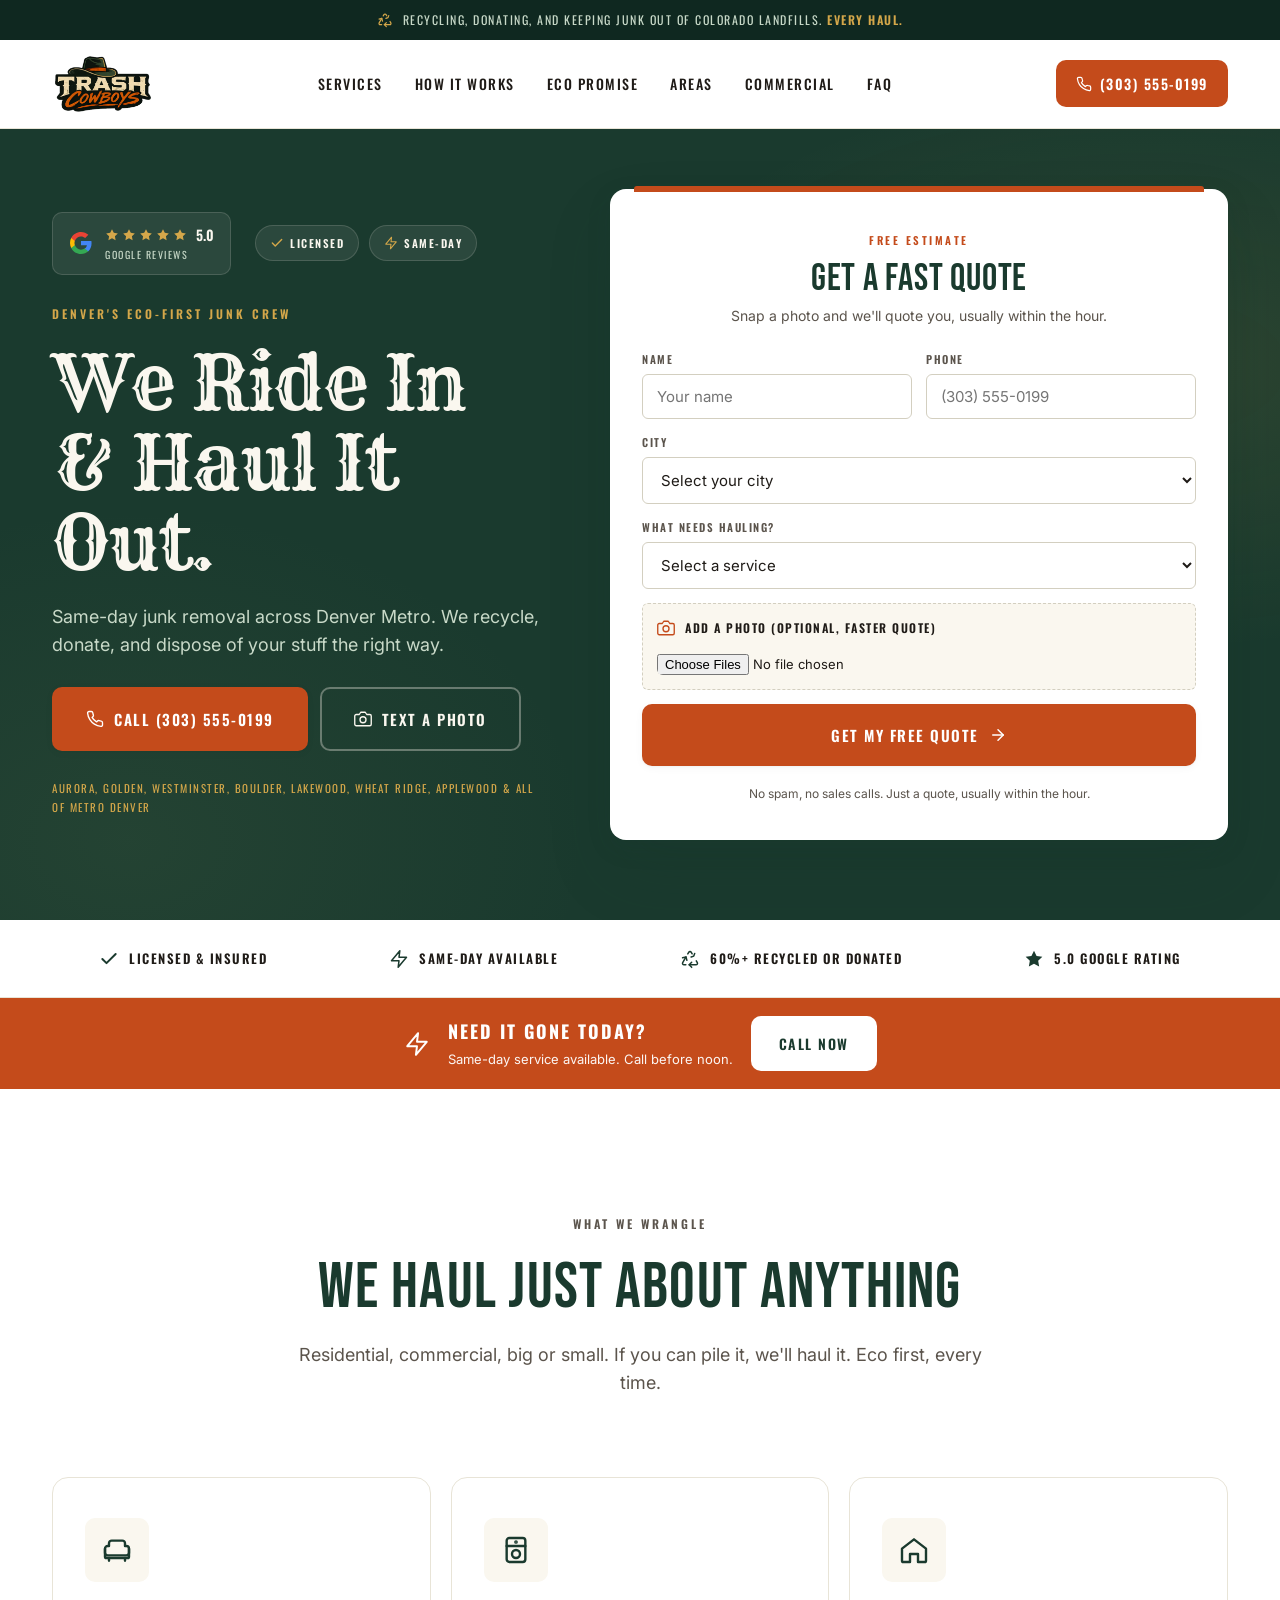
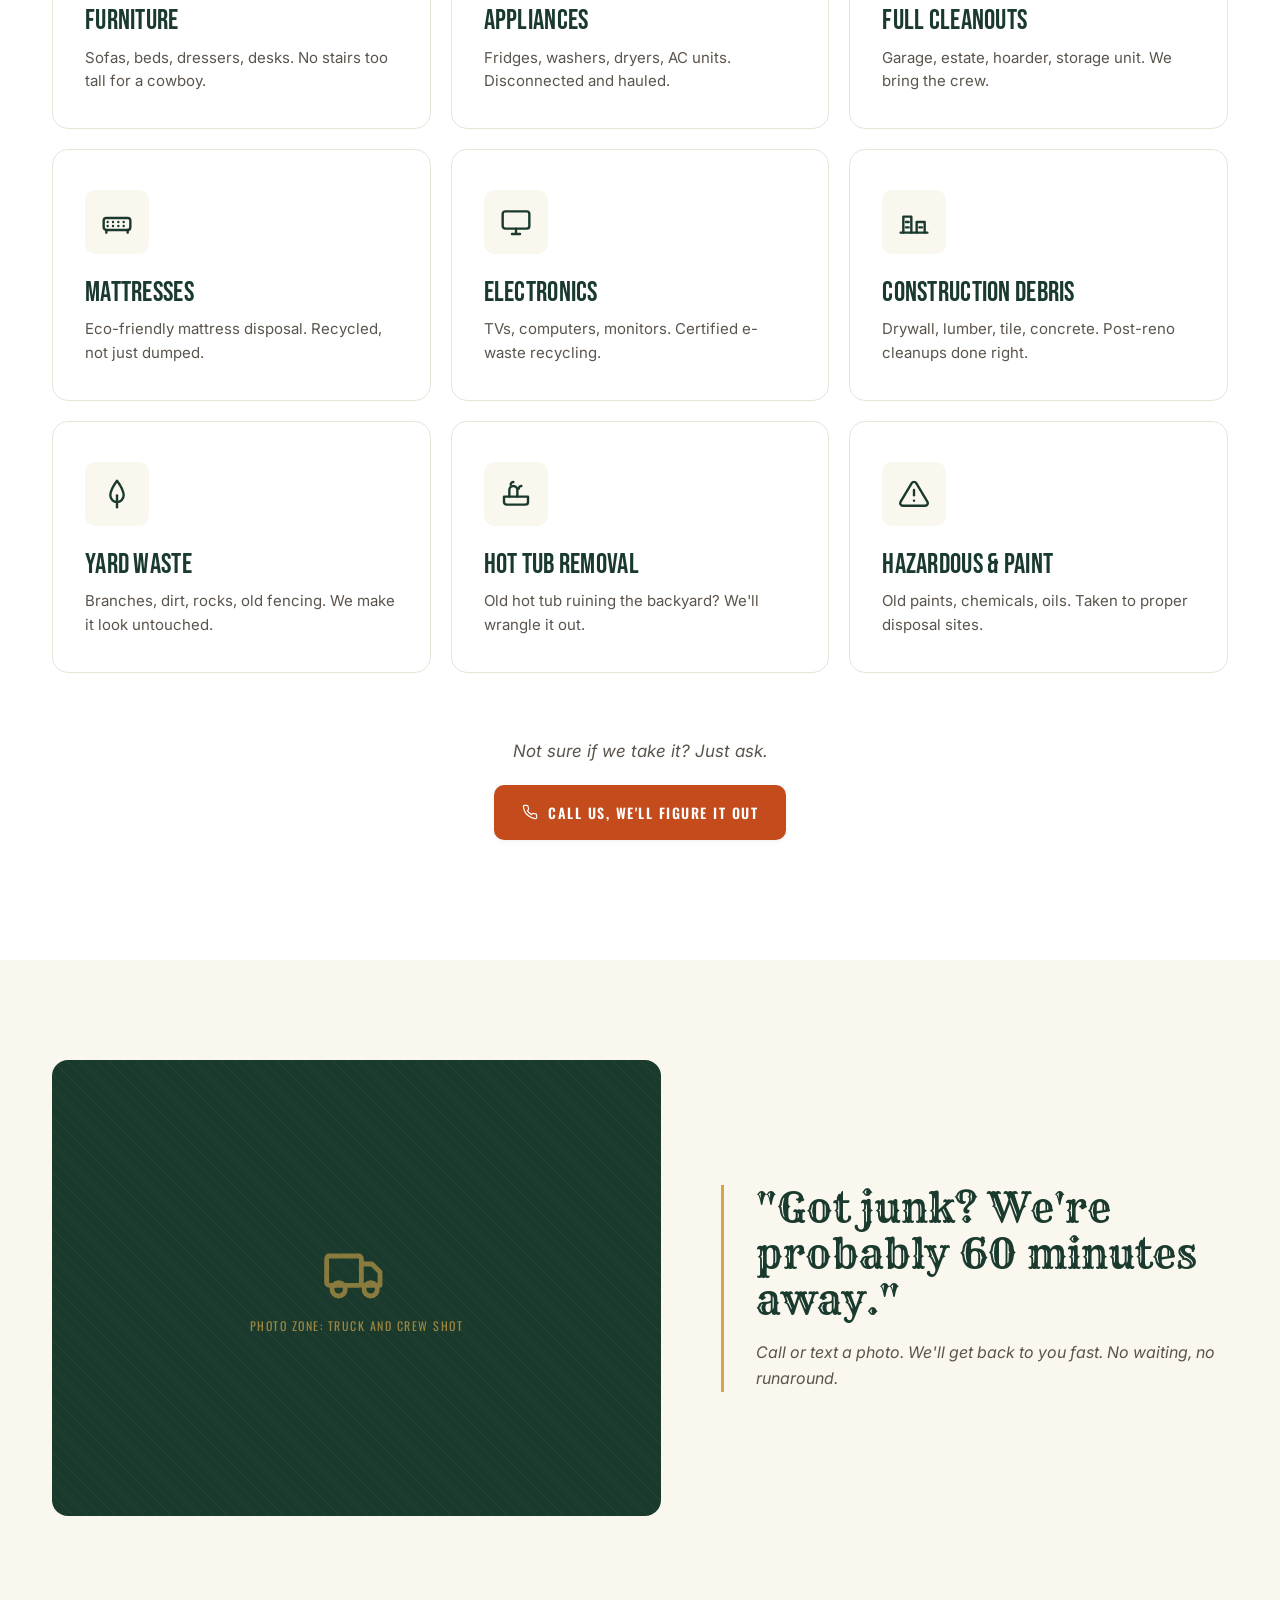
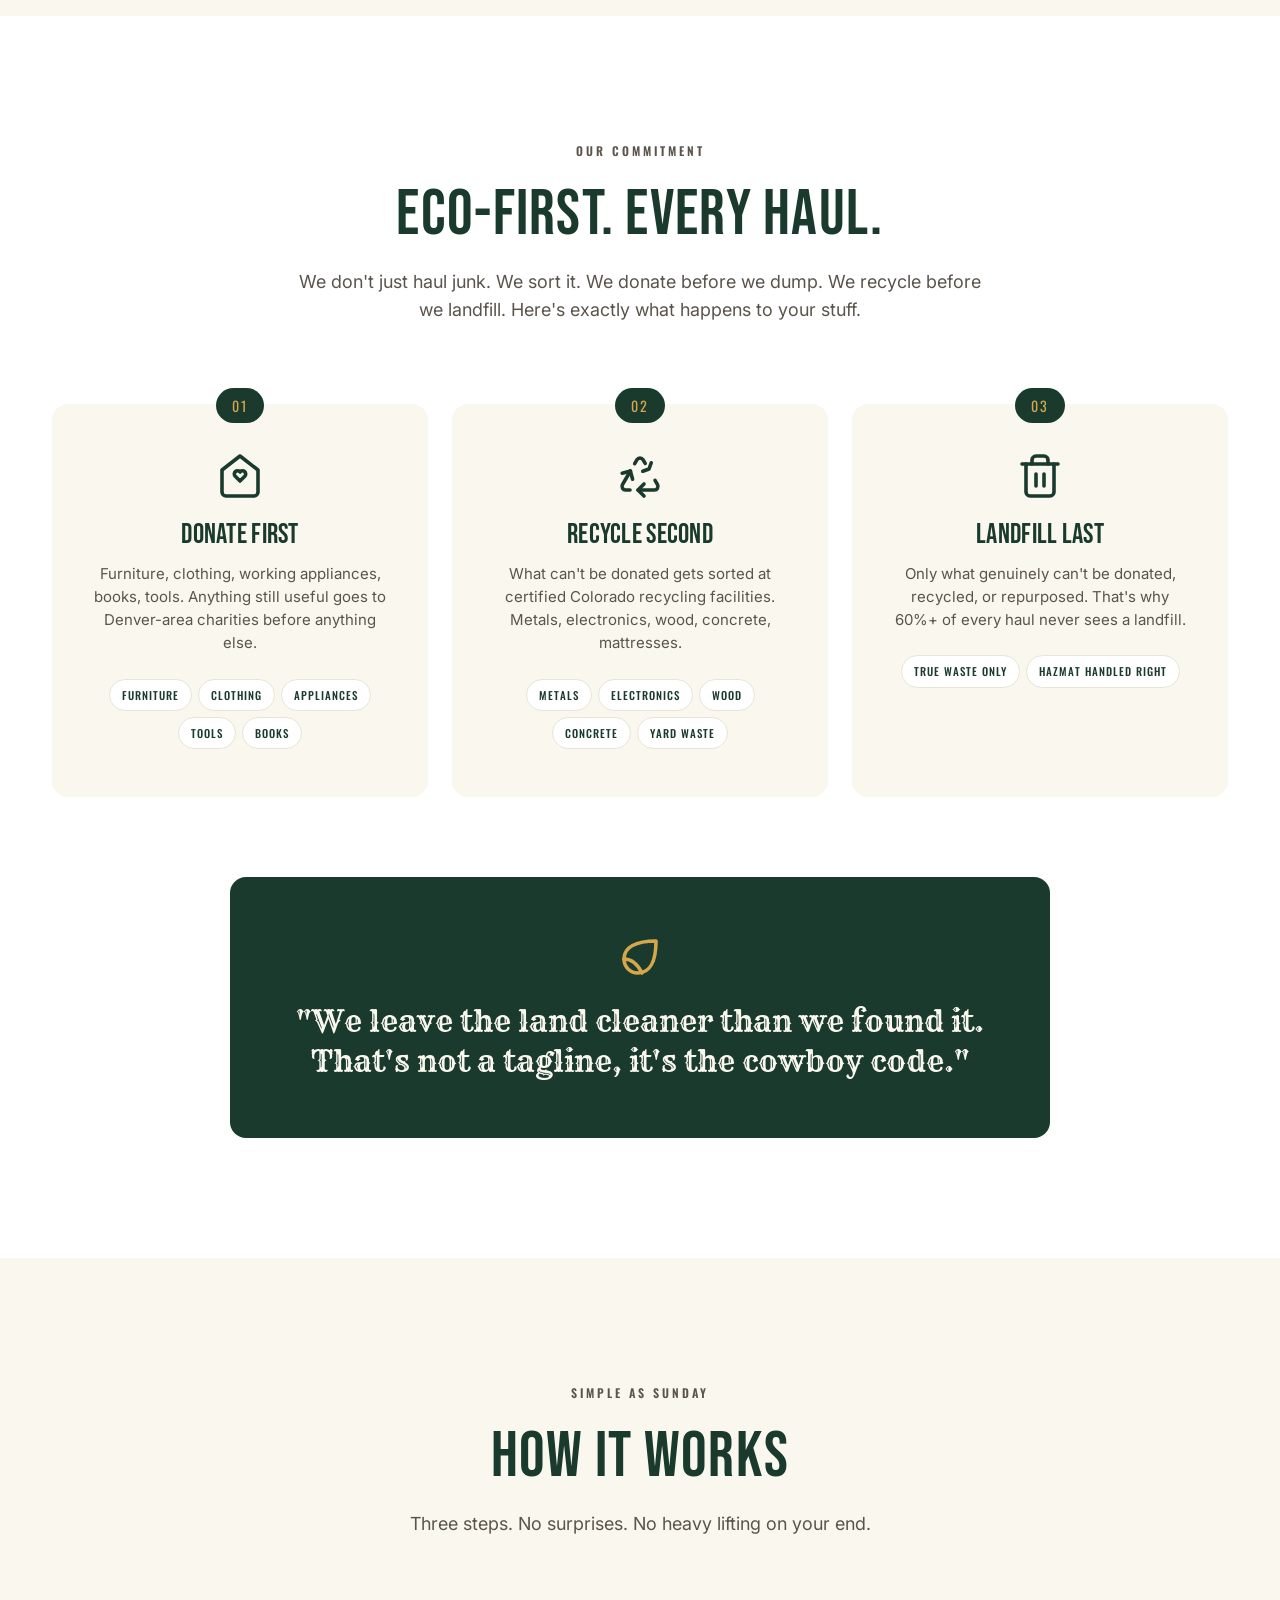
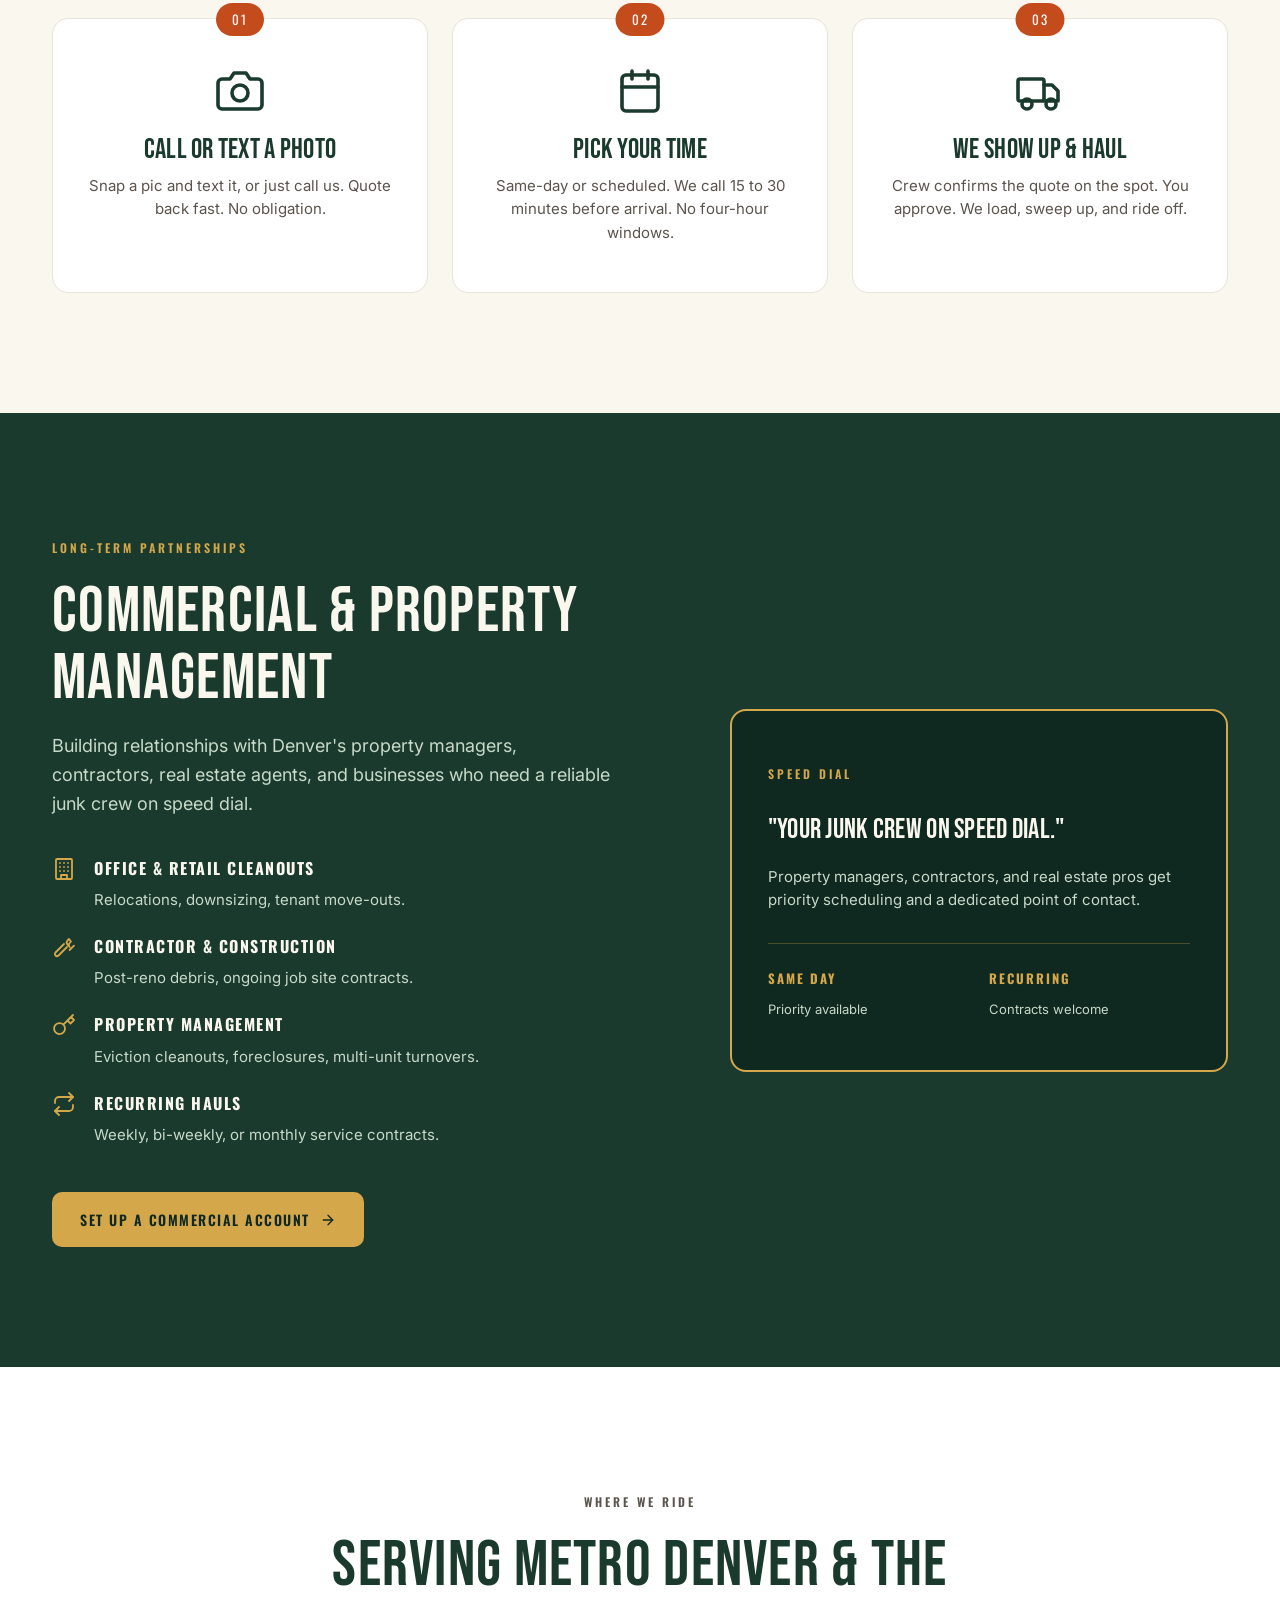
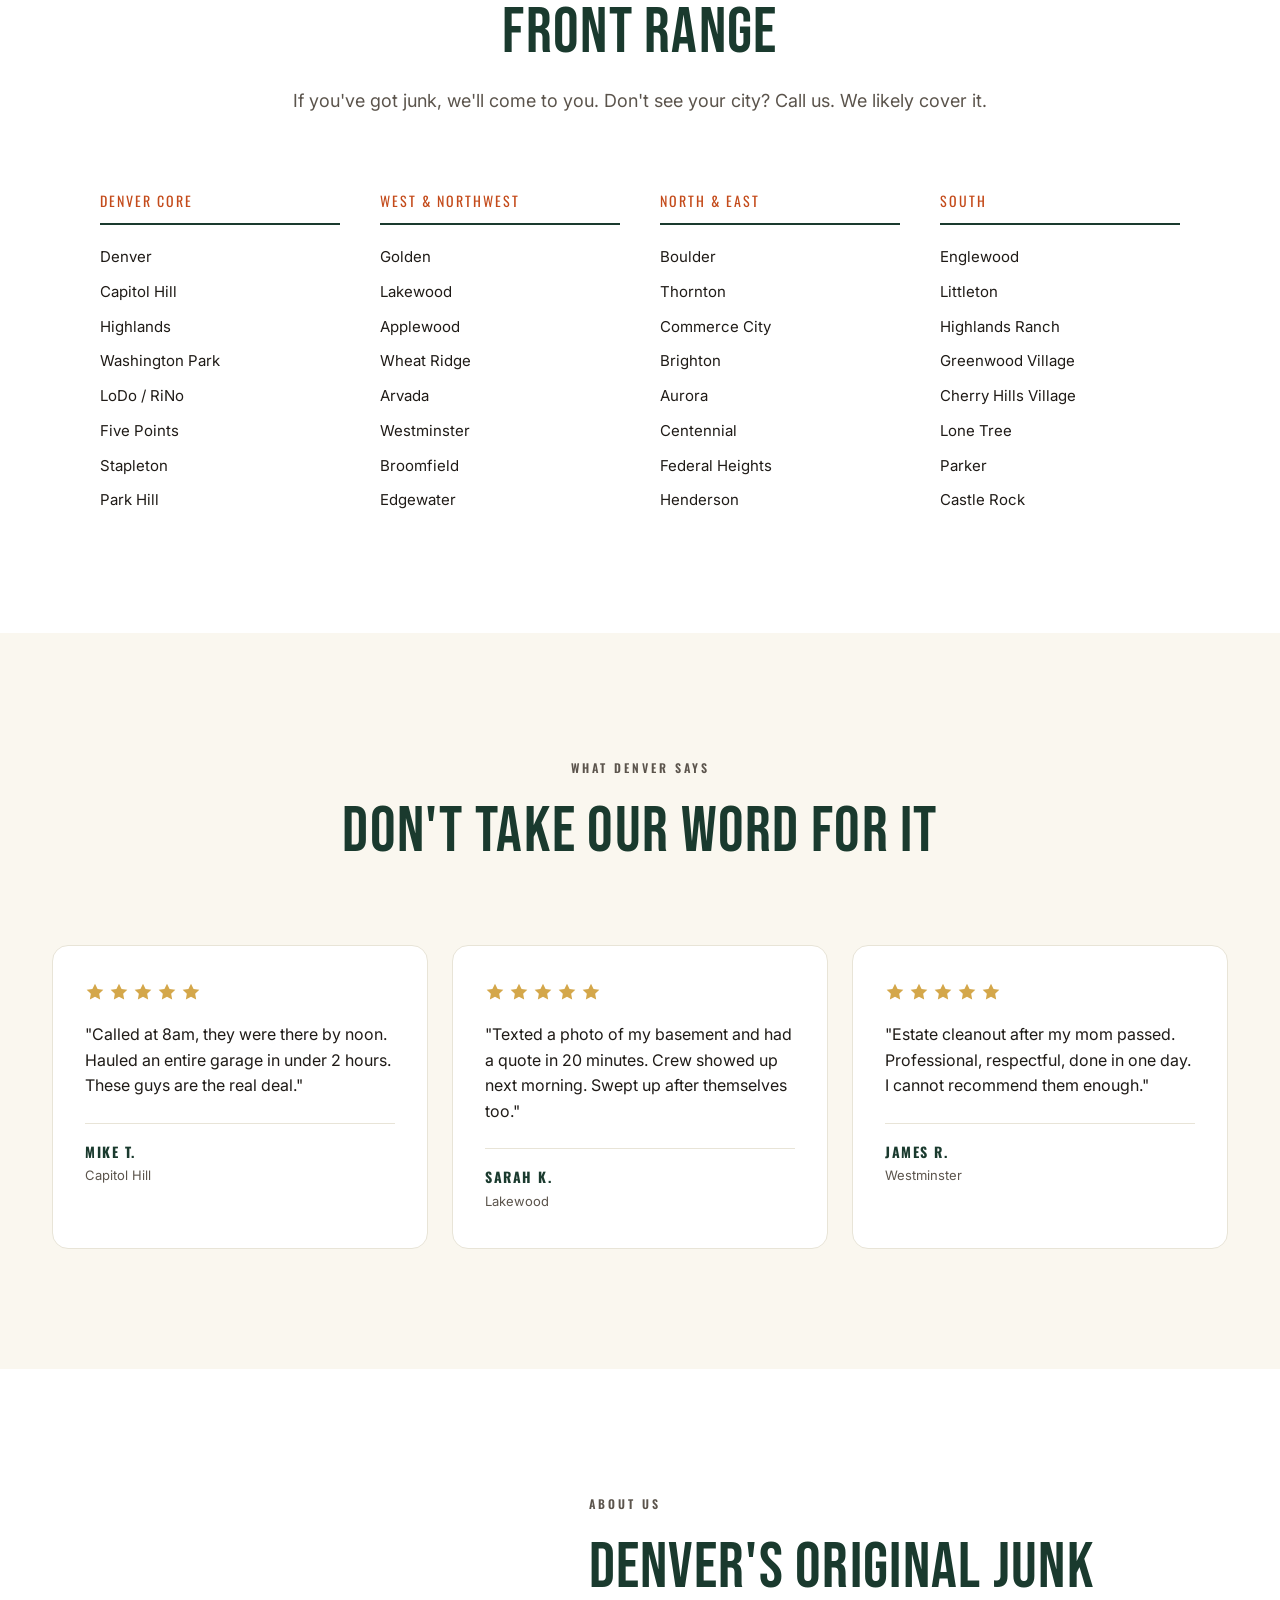
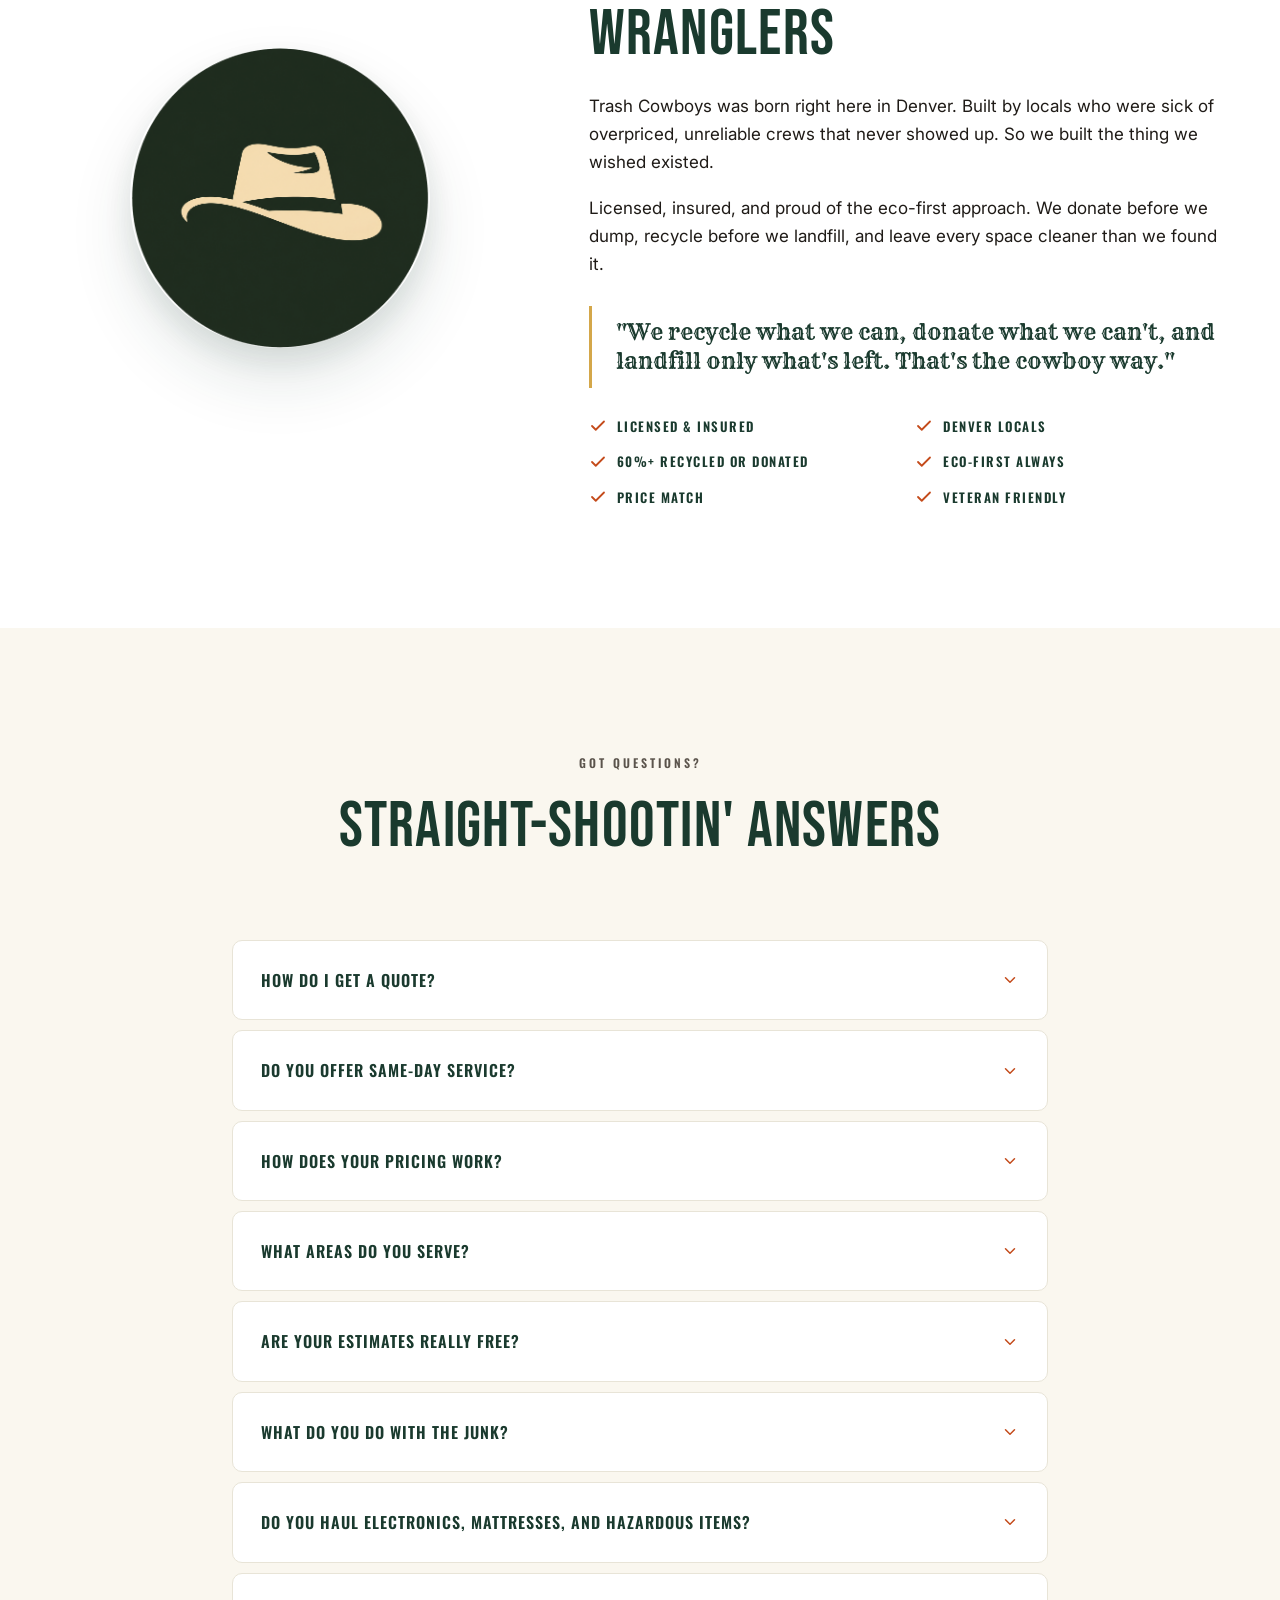
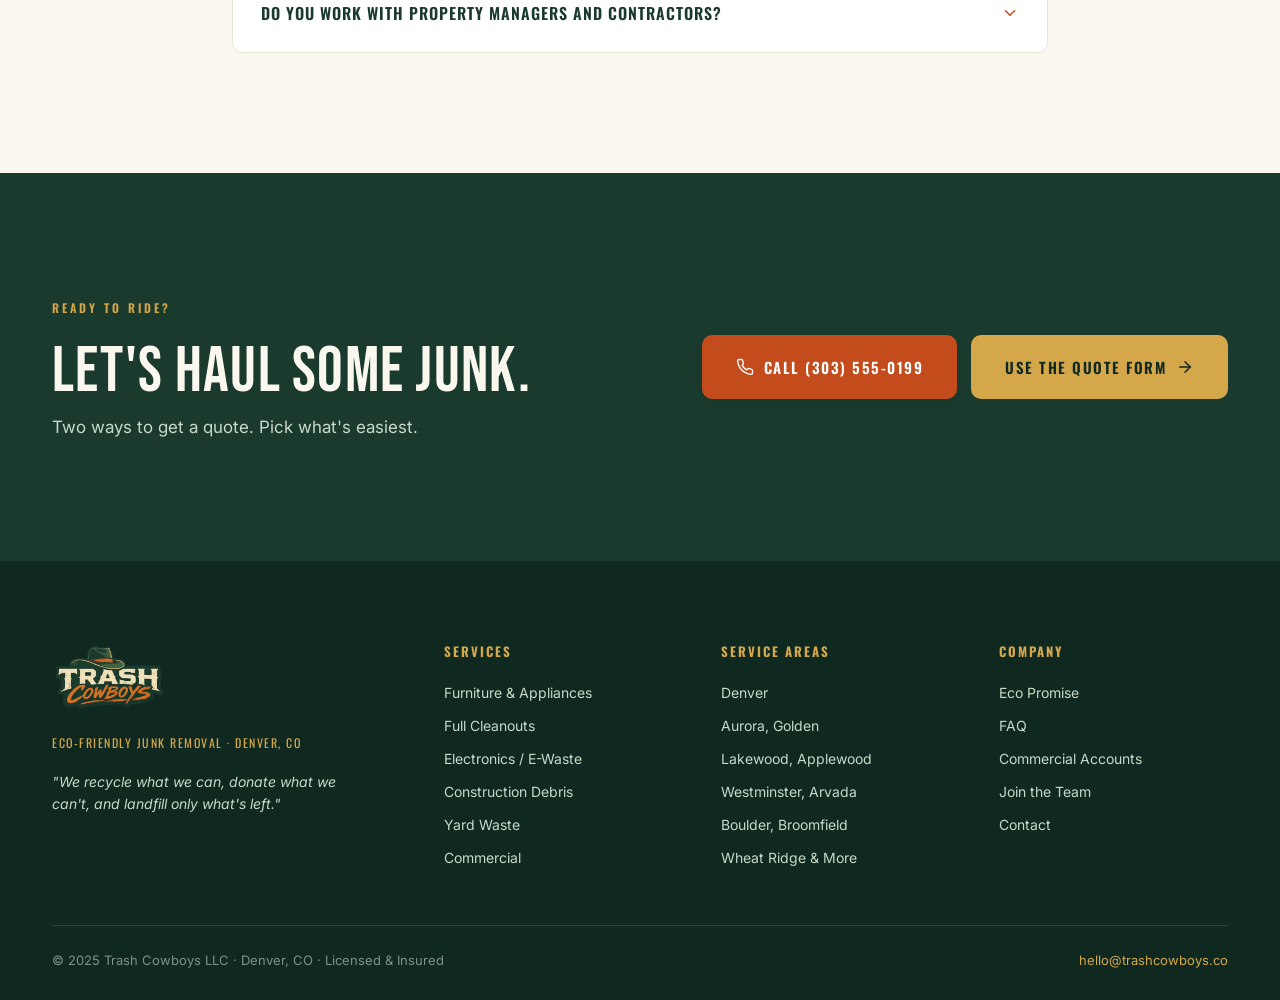
==== commit f148e8d6: "Add files via upload" ====
--- a/index.html
+++ b/index.html
@@ -4,13 +4,13 @@
 <meta charset="UTF-8">
 <meta name="viewport" content="width=device-width, initial-scale=1.0">
 <title>Trash Cowboys · Eco-First Junk Removal · Denver CO</title>
-<meta name="description" content="Denver's eco-first junk removal crew. We recycle what we can, donate what we can't, and landfill only what's left. Same-day service. Text a photo for a fast quote.">
+<meta name="description" content="Denver's eco-first junk removal crew. We recycle, donate, and dispose of your stuff the right way. Same-day service. Text a photo for a fast quote.">
 
 <link rel="icon" type="image/png" href="images/favicon.png?v=2">
 <link rel="apple-touch-icon" href="images/favicon.png?v=2">
 
 <meta property="og:title" content="Trash Cowboys · Eco-First Junk Removal · Denver">
-<meta property="og:description" content="We recycle what we can, donate what we can't, and landfill only what's left. Same-day service across Denver Metro.">
+<meta property="og:description" content="Same-day junk removal across Denver Metro. We recycle, donate, and dispose of your stuff the right way.">
 <meta property="og:image" content="images/logo-main.png">
 <meta property="og:url" content="https://trashcowboys.co">
 <meta property="og:type" content="website">
@@ -86,10 +86,14 @@
       <circle cx="5.5" cy="18.5" r="2.5"/>
       <circle cx="17.5" cy="18.5" r="2.5"/>
     </symbol>
+    <!-- Real recycle icon: classic triangular three-arrows symbol -->
     <symbol id="i-recycle" viewBox="0 0 24 24" fill="none" stroke="currentColor" stroke-width="1.8" stroke-linecap="round" stroke-linejoin="round">
-      <path d="M7 19l-4-4 4-4"/>
-      <path d="M3 15h10a4 4 0 0 0 4-4V5"/>
-      <path d="M17 5l4 4-4 4"/>
+      <path d="M7 19H4.815a1.83 1.83 0 0 1-1.57-.881 1.785 1.785 0 0 1-.004-1.784L7.196 9.5"/>
+      <path d="M11 19h8.203a1.83 1.83 0 0 0 1.556-.89 1.784 1.784 0 0 0 0-1.775l-1.226-2.12"/>
+      <path d="M14 16l-3 3 3 3"/>
+      <path d="M8.293 13.596 7.196 9.5 3.1 10.598"/>
+      <path d="m9.344 5.811 1.093-1.892A1.83 1.83 0 0 1 12.001 3a1.83 1.83 0 0 1 1.564.919l1.044 1.81"/>
+      <path d="M13.378 9.633 16.5 8.5l1.126-3.121"/>
     </symbol>
     <symbol id="i-leaf" viewBox="0 0 24 24" fill="none" stroke="currentColor" stroke-width="1.8" stroke-linecap="round" stroke-linejoin="round">
       <path d="M11 20A7 7 0 0 1 4 13c0-6 6-9 16-9 0 10-3 16-9 16z"/>
@@ -174,26 +178,11 @@
   </div>
 </nav>
 
-<header class="hero" id="top">
+<!-- HERO with form: instant social proof, then quote form -->
+<header class="hero hero-dark" id="top">
   <div class="container hero-inner">
     <div class="hero-copy">
-      <span class="eyebrow eyebrow-gold">Denver's Eco-First Junk Crew</span>
-      <h1>
-        <span>We Ride In</span>
-        <span>&amp; Haul It Out.</span>
-      </h1>
-      <p class="hero-lede">Same-day junk removal across Denver Metro. We recycle, donate, and dispose of your stuff the right way.</p>
-      <div class="hero-ctas">
-        <a href="#quote" class="btn btn-primary btn-lg">
-          <span>Request a Free Quote</span>
-          <svg><use href="#i-arrow"/></svg>
-        </a>
-        <a href="tel:3035550199" class="btn btn-ghost btn-lg">
-          <svg><use href="#i-phone"/></svg>
-          <span>Call Now</span>
-        </a>
-      </div>
-      <div class="hero-social">
+      <div class="hero-badge-row">
         <div class="rating-badge">
           <svg class="g-logo"><use href="#i-google"/></svg>
           <div class="rating-content">
@@ -204,19 +193,80 @@
             <span>Google Reviews</span>
           </div>
         </div>
-        <div class="hero-trust">
-          <span><svg><use href="#i-check"/></svg> Licensed &amp; Insured</span>
-          <span><svg><use href="#i-bolt"/></svg> Same-Day Available</span>
-        </div>
-      </div>
-      <p class="hero-areas">Aurora · Golden · Westminster · Boulder · Lakewood · Wheat Ridge · Applewood · All of Metro Denver</p>
-    </div>
-    <div class="hero-badge">
-      <img src="images/logo-main.png" alt="Trash Cowboys, Junk Removal Denver">
-    </div>
+        <div class="trust-pills">
+          <span class="trust-pill"><svg><use href="#i-check"/></svg> Licensed</span>
+          <span class="trust-pill"><svg><use href="#i-bolt"/></svg> Same-Day</span>
+        </div>
+      </div>
+      <span class="eyebrow eyebrow-gold">Denver's Eco-First Junk Crew</span>
+      <h1>
+        <span>We Ride In</span>
+        <span>&amp; Haul It Out.</span>
+      </h1>
+      <p class="hero-lede">Same-day junk removal across Denver Metro. We recycle, donate, and dispose of your stuff the right way.</p>
+      <div class="hero-ctas">
+        <a href="tel:3035550199" class="btn btn-primary btn-lg">
+          <svg><use href="#i-phone"/></svg>
+          <span>Call (303) 555-0199</span>
+        </a>
+        <a href="sms:3035550199" class="btn btn-ghost-light btn-lg">
+          <svg><use href="#i-camera"/></svg>
+          <span>Text a Photo</span>
+        </a>
+      </div>
+      <p class="hero-areas">Aurora, Golden, Westminster, Boulder, Lakewood, Wheat Ridge, Applewood &amp; all of Metro Denver</p>
+    </div>
+
+    <!-- Quote form right in the hero -->
+    <aside class="hero-form-wrap">
+      <div class="hero-form-card">
+        <header class="hero-form-head">
+          <span class="hero-form-eyebrow">Free Estimate</span>
+          <h2>Get a Fast Quote</h2>
+          <p>Snap a photo and we'll quote you, usually within the hour.</p>
+        </header>
+        <form class="hero-form" action="https://formspree.io/f/xrergvwe" method="POST" enctype="multipart/form-data">
+          <div class="form-row">
+            <label>Name<input type="text" name="name" placeholder="Your name" required></label>
+            <label>Phone<input type="tel" name="phone" placeholder="(303) 555-0199" required></label>
+          </div>
+          <label>City
+            <select name="city" required>
+              <option value="">Select your city</option>
+              <option>Denver</option><option>Aurora</option><option>Lakewood</option><option>Golden</option>
+              <option>Westminster</option><option>Arvada</option><option>Wheat Ridge</option><option>Applewood</option>
+              <option>Boulder</option><option>Broomfield</option><option>Littleton</option><option>Englewood</option>
+              <option>Highlands Ranch</option><option>Parker</option><option>Castle Rock</option><option>Other Denver Metro</option>
+            </select>
+          </label>
+          <label>What needs hauling?
+            <select name="service" required>
+              <option value="">Select a service</option>
+              <option>Furniture</option><option>Appliances</option><option>Full Cleanout</option>
+              <option>Mattress</option><option>Electronics / E-Waste</option><option>Construction Debris</option>
+              <option>Yard Waste</option><option>Hot Tub</option><option>Commercial / Property Mgmt</option>
+              <option>Not sure, need a quote</option>
+            </select>
+          </label>
+          <label class="photo-label">
+            <span class="photo-label-row">
+              <svg><use href="#i-camera"/></svg>
+              <strong>Add a photo (optional, faster quote)</strong>
+            </span>
+            <input type="file" name="photos" accept="image/*" multiple>
+          </label>
+          <button type="submit" class="btn btn-primary btn-lg btn-full">
+            <span>Get My Free Quote</span>
+            <svg><use href="#i-arrow"/></svg>
+          </button>
+          <p class="form-fine">No spam, no sales calls. Just a quote, usually within the hour.</p>
+        </form>
+      </div>
+    </aside>
   </div>
 </header>
 
+<!-- Trust strip remains as confirmation below hero -->
 <section class="trust-strip">
   <div class="container">
     <div class="trust-item">
@@ -258,49 +308,58 @@
     </header>
     <div class="services-grid">
       <article class="service">
-        <svg class="service-icon"><use href="#i-sofa"/></svg>
+        <div class="service-icon-wrap"><svg class="service-icon"><use href="#i-sofa"/></svg></div>
         <h3>Furniture</h3>
         <p>Sofas, beds, dressers, desks. No stairs too tall for a cowboy.</p>
-      </article>
-      <article class="service">
-        <svg class="service-icon"><use href="#i-appliance"/></svg>
+        <span class="service-arrow"><svg><use href="#i-arrow"/></svg></span>
+      </article>
+      <article class="service">
+        <div class="service-icon-wrap"><svg class="service-icon"><use href="#i-appliance"/></svg></div>
         <h3>Appliances</h3>
         <p>Fridges, washers, dryers, AC units. Disconnected and hauled.</p>
-      </article>
-      <article class="service">
-        <svg class="service-icon"><use href="#i-house"/></svg>
+        <span class="service-arrow"><svg><use href="#i-arrow"/></svg></span>
+      </article>
+      <article class="service">
+        <div class="service-icon-wrap"><svg class="service-icon"><use href="#i-house"/></svg></div>
         <h3>Full Cleanouts</h3>
         <p>Garage, estate, hoarder, storage unit. We bring the crew.</p>
-      </article>
-      <article class="service">
-        <svg class="service-icon"><use href="#i-mattress"/></svg>
+        <span class="service-arrow"><svg><use href="#i-arrow"/></svg></span>
+      </article>
+      <article class="service">
+        <div class="service-icon-wrap"><svg class="service-icon"><use href="#i-mattress"/></svg></div>
         <h3>Mattresses</h3>
         <p>Eco-friendly mattress disposal. Recycled, not just dumped.</p>
-      </article>
-      <article class="service">
-        <svg class="service-icon"><use href="#i-electronics"/></svg>
+        <span class="service-arrow"><svg><use href="#i-arrow"/></svg></span>
+      </article>
+      <article class="service">
+        <div class="service-icon-wrap"><svg class="service-icon"><use href="#i-electronics"/></svg></div>
         <h3>Electronics</h3>
         <p>TVs, computers, monitors. Certified e-waste recycling.</p>
-      </article>
-      <article class="service">
-        <svg class="service-icon"><use href="#i-construction"/></svg>
+        <span class="service-arrow"><svg><use href="#i-arrow"/></svg></span>
+      </article>
+      <article class="service">
+        <div class="service-icon-wrap"><svg class="service-icon"><use href="#i-construction"/></svg></div>
         <h3>Construction Debris</h3>
         <p>Drywall, lumber, tile, concrete. Post-reno cleanups done right.</p>
-      </article>
-      <article class="service">
-        <svg class="service-icon"><use href="#i-yard"/></svg>
+        <span class="service-arrow"><svg><use href="#i-arrow"/></svg></span>
+      </article>
+      <article class="service">
+        <div class="service-icon-wrap"><svg class="service-icon"><use href="#i-yard"/></svg></div>
         <h3>Yard Waste</h3>
         <p>Branches, dirt, rocks, old fencing. We make it look untouched.</p>
-      </article>
-      <article class="service">
-        <svg class="service-icon"><use href="#i-hottub"/></svg>
+        <span class="service-arrow"><svg><use href="#i-arrow"/></svg></span>
+      </article>
+      <article class="service">
+        <div class="service-icon-wrap"><svg class="service-icon"><use href="#i-hottub"/></svg></div>
         <h3>Hot Tub Removal</h3>
         <p>Old hot tub ruining the backyard? We'll wrangle it out.</p>
-      </article>
-      <article class="service">
-        <svg class="service-icon"><use href="#i-hazard"/></svg>
+        <span class="service-arrow"><svg><use href="#i-arrow"/></svg></span>
+      </article>
+      <article class="service">
+        <div class="service-icon-wrap"><svg class="service-icon"><use href="#i-hazard"/></svg></div>
         <h3>Hazardous &amp; Paint</h3>
         <p>Old paints, chemicals, oils. Taken to proper disposal sites.</p>
+        <span class="service-arrow"><svg><use href="#i-arrow"/></svg></span>
       </article>
     </div>
     <div class="section-foot">
@@ -315,7 +374,7 @@
 
 <section class="photo-strip">
   <div class="container">
-    <div class="photo-block" data-photo="truck-and-crew">
+    <div class="photo-block">
       <div class="photo-placeholder">
         <svg><use href="#i-truck"/></svg>
         <p>Photo zone: truck and crew shot</p>
@@ -440,7 +499,7 @@
             </div>
           </li>
         </ul>
-        <a href="#quote" class="btn btn-gold">
+        <a href="#top" class="btn btn-gold">
           <span>Set Up a Commercial Account</span>
           <svg><use href="#i-arrow"/></svg>
         </a>
@@ -579,7 +638,7 @@
     <div class="faq-list">
       <details>
         <summary>How do I get a quote?<svg><use href="#i-chevron"/></svg></summary>
-        <p>Easiest way: text a photo of your junk to (303) 555-0199. You'll have a quote back within an hour, usually much faster. You can also call, or fill out the form below.</p>
+        <p>Easiest way: text a photo of your junk to (303) 555-0199. You'll have a quote back within an hour, usually much faster. You can also call, or fill out the form at the top of the page.</p>
       </details>
       <details>
         <summary>Do you offer same-day service?<svg><use href="#i-chevron"/></svg></summary>
@@ -613,83 +672,23 @@
   </div>
 </section>
 
-<section class="quote section-dark section" id="quote">
-  <div class="container">
-    <div class="quote-grid">
-      <div class="quote-copy">
-        <span class="eyebrow eyebrow-gold">Free Estimate</span>
-        <h2>Rope Us In</h2>
-        <p>Snap a photo of your junk and drop it in the form, or just call. Either way we'll get back to you fast.</p>
-        <div class="quote-contact">
-          <a href="tel:3035550199" class="qc-link">
-            <svg><use href="#i-phone"/></svg>
-            <div>
-              <span>Call</span>
-              <strong>(303) 555-0199</strong>
-            </div>
-          </a>
-          <a href="sms:3035550199" class="qc-link">
-            <svg><use href="#i-camera"/></svg>
-            <div>
-              <span>Text a Photo</span>
-              <strong>(303) 555-0199</strong>
-            </div>
-          </a>
-        </div>
-      </div>
-
-      <form class="quote-form" action="https://formspree.io/f/xrergvwe" method="POST" enctype="multipart/form-data">
-        <div class="form-row">
-          <label>Your Name<input type="text" name="name" placeholder="Partner's name..." required></label>
-          <label>Phone Number<input type="tel" name="phone" placeholder="(303) 555-..." required></label>
-        </div>
-        <label>Email (optional)<input type="email" name="email" placeholder="your@email.com"></label>
-        <div class="form-row">
-          <label>Your City
-            <select name="city" required>
-              <option value="">Select city...</option>
-              <option>Denver</option><option>Aurora</option><option>Lakewood</option><option>Golden</option>
-              <option>Westminster</option><option>Arvada</option><option>Wheat Ridge</option><option>Applewood</option>
-              <option>Boulder</option><option>Broomfield</option><option>Littleton</option><option>Englewood</option>
-              <option>Highlands Ranch</option><option>Parker</option><option>Castle Rock</option><option>Other Denver Metro</option>
-            </select>
-          </label>
-          <label>Service Type
-            <select name="service" required>
-              <option value="">Select a service...</option>
-              <option>Furniture</option><option>Appliances</option><option>Full Cleanout</option>
-              <option>Mattress</option><option>Electronics / E-Waste</option><option>Construction Debris</option>
-              <option>Yard Waste</option><option>Hot Tub</option><option>Commercial / Property Mgmt</option>
-              <option>Not Sure, Need a Quote</option>
-            </select>
-          </label>
-        </div>
-        <label>Photo of Your Junk <span class="label-hint">(fastest way to a quote)</span>
-          <input type="file" name="photos" accept="image/*" multiple>
-          <span class="file-hint">JPG, PNG, HEIC up to 10MB. Up to 5 photos.</span>
-        </label>
-        <div class="form-row">
-          <label>When Do You Need Us?
-            <select name="timing" required>
-              <option value="">Pick a time...</option>
-              <option>Same Day (priority rate)</option><option>This Week</option>
-              <option>Next Week</option><option>Flexible, Best Price</option>
-            </select>
-          </label>
-          <label>Residential or Commercial?
-            <select name="type" required>
-              <option value="">Select...</option>
-              <option>Residential</option><option>Commercial / Property Management</option>
-            </select>
-          </label>
-        </div>
-        <label>Anything else we should know?<textarea name="notes" rows="3" placeholder="Stairs, tight spaces, multiple stops, special items..."></textarea></label>
-        <button type="submit" class="btn btn-primary btn-lg btn-full">
-          <span>Rope Us In, Get My Free Quote</span>
-          <svg><use href="#i-arrow"/></svg>
-        </button>
-        <p class="form-fine">No spam. No sales calls. Just a cowboy with a quote, usually within the hour.</p>
-      </form>
+<!-- Bottom CTA strip (since form is now in hero, simplify bottom contact) -->
+<section class="cta-bottom section-dark section">
+  <div class="container cta-bottom-inner">
+    <div>
+      <span class="eyebrow eyebrow-gold">Ready to Ride?</span>
+      <h2>Let's Haul Some Junk.</h2>
+      <p>Two ways to get a quote. Pick what's easiest.</p>
+    </div>
+    <div class="cta-bottom-actions">
+      <a href="tel:3035550199" class="btn btn-primary btn-lg">
+        <svg><use href="#i-phone"/></svg>
+        <span>Call (303) 555-0199</span>
+      </a>
+      <a href="#top" class="btn btn-gold btn-lg">
+        <span>Use the Quote Form</span>
+        <svg><use href="#i-arrow"/></svg>
+      </a>
     </div>
   </div>
 </section>
@@ -717,10 +716,10 @@
         <h5>Service Areas</h5>
         <ul>
           <li>Denver</li>
-          <li>Aurora · Golden</li>
-          <li>Lakewood · Applewood</li>
-          <li>Westminster · Arvada</li>
-          <li>Boulder · Broomfield</li>
+          <li>Aurora, Golden</li>
+          <li>Lakewood, Applewood</li>
+          <li>Westminster, Arvada</li>
+          <li>Boulder, Broomfield</li>
           <li>Wheat Ridge &amp; More</li>
         </ul>
       </div>
--- a/css/style.css
+++ b/css/style.css
@@ -1,7 +1,9 @@
 /* ================================================================
-   TRASH COWBOYS · STYLE.CSS · V3
-   White hero. Bebas Neue section headlines. Rye for hero + cowboy code only.
-   Google rating badge. Dual CTA pattern.
+   TRASH COWBOYS · STYLE.CSS · V4
+   - Pine Ridge hero with white form inset
+   - Service cards: white default → Pine Ridge top bar + lift on hover
+   - Real triangular recycle icon
+   - Form-first layout, social proof leads
    ================================================================ */
 
 :root {
@@ -37,6 +39,7 @@
   --shadow-sm: 0 1px 2px rgba(26, 58, 46, 0.04), 0 2px 8px rgba(26, 58, 46, 0.04);
   --shadow-md: 0 4px 12px rgba(26, 58, 46, 0.06), 0 12px 32px rgba(26, 58, 46, 0.08);
   --shadow-lg: 0 12px 28px rgba(26, 58, 46, 0.10), 0 32px 64px rgba(26, 58, 46, 0.12);
+  --shadow-card: 0 8px 24px rgba(26, 58, 46, 0.12), 0 32px 64px rgba(26, 58, 46, 0.16);
 
   --tx: cubic-bezier(0.4, 0, 0.2, 1);
 }
@@ -60,7 +63,7 @@
 ul, ol { list-style: none; }
 button { font-family: inherit; cursor: pointer; border: none; background: none; }
 
-.container { max-width: 1200px; margin: 0 auto; padding: 0 32px; }
+.container { max-width: 1240px; margin: 0 auto; padding: 0 32px; }
 .container-narrow { max-width: 880px; }
 .section { padding: 120px 0; }
 @media (max-width: 768px) {
@@ -71,7 +74,6 @@
 .section-dark { background: var(--pine); color: var(--bone); }
 
 /* ============ TYPOGRAPHY ============ */
-/* Section headlines now use Bebas Neue: strong, clean, easy to read */
 h2, h3, h4 {
   font-family: var(--f-headline);
   color: var(--pine);
@@ -79,7 +81,6 @@
   font-weight: 400;
   letter-spacing: 0.01em;
 }
-/* Hero h1 keeps Rye for the cowboy moment */
 h1 {
   font-family: var(--f-display);
   color: var(--pine);
@@ -89,9 +90,9 @@
 }
 .section-dark h1, .section-dark h2, .section-dark h3, .section-dark h4 { color: var(--bone); }
 
-h1 { font-size: clamp(48px, 7vw, 88px); letter-spacing: -0.02em; }
-h2 { font-size: clamp(40px, 5vw, 68px); margin-bottom: 20px; letter-spacing: 0.02em; }
-h3 { font-size: clamp(24px, 2.4vw, 32px); letter-spacing: 0.01em; }
+h1 { font-size: clamp(44px, 6vw, 76px); letter-spacing: -0.02em; }
+h2 { font-size: clamp(36px, 5vw, 64px); margin-bottom: 20px; letter-spacing: 0.02em; }
+h3 { font-size: clamp(22px, 2.2vw, 28px); letter-spacing: 0.01em; }
 h4 { font-size: 20px; letter-spacing: 0.02em; }
 
 .eyebrow {
@@ -104,7 +105,7 @@
   color: var(--ink-mid);
   margin-bottom: 20px;
 }
-.eyebrow-gold { color: var(--gold-deep); }
+.eyebrow-gold { color: var(--gold); }
 
 .section-head { text-align: center; max-width: 700px; margin: 0 auto 80px; }
 .section-head p { font-size: 18px; color: var(--ink-mid); margin-top: 16px; line-height: 1.55; }
@@ -133,7 +134,7 @@
   text-transform: uppercase;
   padding: 14px 26px;
   border-radius: var(--rad-md);
-  transition: transform 0.15s var(--tx), background 0.15s var(--tx), box-shadow 0.15s var(--tx), color 0.15s var(--tx);
+  transition: transform 0.15s var(--tx), background 0.15s var(--tx), box-shadow 0.15s var(--tx), color 0.15s var(--tx), border-color 0.15s var(--tx);
   border: 2px solid transparent;
   white-space: nowrap;
   cursor: pointer;
@@ -149,6 +150,15 @@
 .btn-primary { background: var(--dust); color: var(--white); box-shadow: var(--shadow-sm); }
 .btn-primary:hover { background: var(--dust-deep); box-shadow: var(--shadow-md); }
 
+/* Light ghost button - for use on dark backgrounds (Pine Ridge hero) */
+.btn-ghost-light {
+  background: transparent;
+  color: var(--bone);
+  border: 2px solid rgba(245, 241, 232, 0.35);
+}
+.btn-ghost-light:hover { background: var(--bone); color: var(--pine); border-color: var(--bone); }
+
+/* Dark ghost - for white backgrounds */
 .btn-ghost {
   background: transparent;
   color: var(--pine);
@@ -188,7 +198,6 @@
   position: sticky;
   top: 0;
   z-index: 100;
-  transition: box-shadow 0.2s var(--tx);
 }
 .nav-inner {
   padding: 12px 32px;
@@ -245,11 +254,11 @@
   .nav-cta { padding: 12px 14px; }
 }
 
-/* ============ HERO ============ */
+/* ============ HERO (DARK with FORM) ============ */
 .hero {
-  background: var(--bone);
-  color: var(--ink);
-  padding: 100px 0 120px;
+  background: var(--pine);
+  color: var(--bone);
+  padding: 60px 0 80px;
   position: relative;
   overflow: hidden;
 }
@@ -258,139 +267,282 @@
   position: absolute;
   inset: 0;
   background:
-    radial-gradient(ellipse 70% 60% at 90% 30%, rgba(26, 58, 46, 0.04), transparent 60%),
-    radial-gradient(ellipse 60% 70% at 10% 90%, rgba(212, 167, 74, 0.06), transparent 60%);
+    radial-gradient(ellipse 70% 60% at 90% 30%, rgba(212, 167, 74, 0.10), transparent 60%),
+    radial-gradient(ellipse 60% 70% at 10% 90%, rgba(122, 143, 92, 0.10), transparent 60%);
   pointer-events: none;
 }
 .hero-inner {
   display: grid;
-  grid-template-columns: 1.15fr 1fr;
-  gap: 80px;
+  grid-template-columns: 1.1fr 1fr;
+  gap: 60px;
   align-items: center;
   position: relative;
   z-index: 2;
 }
-.hero h1 { color: var(--pine); margin-bottom: 28px; }
+
+.hero-copy { color: var(--bone); }
+
+/* Social proof row above headline */
+.hero-badge-row {
+  display: flex;
+  align-items: center;
+  gap: 24px;
+  margin-bottom: 24px;
+  flex-wrap: wrap;
+}
+
+.rating-badge {
+  display: flex;
+  align-items: center;
+  gap: 12px;
+  background: rgba(245, 241, 232, 0.08);
+  border: 1px solid rgba(245, 241, 232, 0.15);
+  padding: 10px 16px;
+  border-radius: var(--rad-md);
+}
+.g-logo {
+  width: 24px;
+  height: 24px;
+  flex-shrink: 0;
+}
+.rating-content {
+  display: flex;
+  flex-direction: column;
+  gap: 1px;
+}
+.rating-stars {
+  display: flex;
+  align-items: center;
+  gap: 3px;
+}
+.rating-stars svg {
+  width: 14px;
+  height: 14px;
+  color: var(--gold);
+}
+.rating-stars strong {
+  margin-left: 6px;
+  font-family: var(--f-sub);
+  font-size: 14px;
+  color: var(--bone);
+  font-weight: 600;
+}
+.rating-content > span {
+  font-family: var(--f-sub);
+  font-size: 10px;
+  letter-spacing: 1.5px;
+  text-transform: uppercase;
+  color: var(--cream);
+}
+
+.trust-pills {
+  display: flex;
+  gap: 10px;
+  flex-wrap: wrap;
+}
+.trust-pill {
+  display: inline-flex;
+  align-items: center;
+  gap: 6px;
+  background: rgba(245, 241, 232, 0.08);
+  border: 1px solid rgba(245, 241, 232, 0.15);
+  padding: 8px 14px;
+  border-radius: 999px;
+  font-family: var(--f-sub);
+  font-size: 11px;
+  letter-spacing: 1.5px;
+  text-transform: uppercase;
+  color: var(--bone);
+  font-weight: 600;
+}
+.trust-pill svg {
+  width: 14px;
+  height: 14px;
+  color: var(--gold);
+}
+
+.hero h1 { color: var(--bone); margin-bottom: 20px; }
 .hero h1 span { display: block; }
 .hero-lede {
-  font-size: 20px;
+  font-size: 18px;
+  color: var(--cream);
+  line-height: 1.55;
+  margin-bottom: 28px;
+  max-width: 540px;
+}
+.hero-ctas {
+  display: flex;
+  flex-wrap: wrap;
+  gap: 12px;
+  margin-bottom: 28px;
+}
+.hero-areas {
+  font-family: var(--f-sub);
+  font-size: 11px;
+  letter-spacing: 1.5px;
+  color: var(--gold);
+  line-height: 1.7;
+  text-transform: uppercase;
+  max-width: 540px;
+}
+
+/* HERO FORM CARD */
+.hero-form-wrap {
+  position: relative;
+  z-index: 3;
+}
+.hero-form-card {
+  background: var(--white);
+  border-radius: var(--rad-lg);
+  padding: 36px 32px;
+  box-shadow: var(--shadow-card);
+  color: var(--ink);
+  position: relative;
+}
+.hero-form-card::before {
+  content: '';
+  position: absolute;
+  top: -3px;
+  left: 24px;
+  right: 24px;
+  height: 6px;
+  background: var(--dust);
+  border-radius: 3px 3px 0 0;
+}
+.hero-form-head {
+  text-align: center;
+  margin-bottom: 24px;
+}
+.hero-form-eyebrow {
+  display: inline-block;
+  font-family: var(--f-sub);
+  font-size: 11px;
+  font-weight: 600;
+  letter-spacing: 2.5px;
+  text-transform: uppercase;
+  color: var(--dust);
+  margin-bottom: 10px;
+}
+.hero-form-head h2 {
+  font-size: clamp(28px, 3vw, 38px);
+  margin-bottom: 6px;
+  letter-spacing: 0.02em;
+}
+.hero-form-head p {
+  font-size: 14px;
   color: var(--ink-mid);
-  line-height: 1.55;
-  margin-bottom: 32px;
-  max-width: 520px;
-}
-.hero-ctas {
-  display: flex;
-  flex-wrap: wrap;
+  line-height: 1.5;
+}
+
+.hero-form {
+  display: grid;
   gap: 14px;
-  margin-bottom: 36px;
-}
-
-/* Google rating badge (hero social proof) */
-.hero-social {
-  display: flex;
-  flex-wrap: wrap;
-  align-items: center;
-  gap: 32px;
-  margin-bottom: 36px;
-}
-.rating-badge {
-  display: flex;
-  align-items: center;
+}
+.hero-form .form-row {
+  display: grid;
+  grid-template-columns: 1fr 1fr;
   gap: 14px;
 }
-.g-logo {
-  width: 28px;
-  height: 28px;
+.hero-form label {
+  display: flex;
+  flex-direction: column;
+  gap: 6px;
+  font-family: var(--f-sub);
+  font-size: 11px;
+  letter-spacing: 1.5px;
+  text-transform: uppercase;
+  color: var(--ink-mid);
+  font-weight: 600;
+}
+.hero-form input, .hero-form select {
+  font-family: var(--f-body);
+  font-size: 15px;
+  padding: 12px 14px;
+  border: 1.5px solid var(--line-strong);
+  border-radius: var(--rad-sm);
+  background: var(--white);
+  color: var(--ink);
+  transition: border-color 0.15s var(--tx), box-shadow 0.15s var(--tx);
+  text-transform: none;
+  letter-spacing: normal;
+  font-weight: 400;
+}
+.hero-form input:focus, .hero-form select:focus {
+  outline: none;
+  border-color: var(--dust);
+  box-shadow: 0 0 0 3px rgba(196, 75, 27, 0.1);
+}
+
+.photo-label {
+  background: var(--bone);
+  border: 1.5px dashed var(--line-strong);
+  border-radius: var(--rad-sm);
+  padding: 14px;
+  cursor: pointer;
+  transition: border-color 0.15s var(--tx), background 0.15s var(--tx);
+}
+.photo-label:hover {
+  border-color: var(--dust);
+  background: var(--bone-deep);
+}
+.photo-label-row {
+  display: flex;
+  align-items: center;
+  gap: 10px;
+  margin-bottom: 6px;
+}
+.photo-label-row svg {
+  width: 18px;
+  height: 18px;
+  color: var(--dust);
   flex-shrink: 0;
 }
-.rating-content {
-  display: flex;
-  flex-direction: column;
-  gap: 2px;
-}
-.rating-stars {
-  display: flex;
-  align-items: center;
-  gap: 4px;
-}
-.rating-stars svg {
-  width: 16px;
-  height: 16px;
-  color: var(--gold);
-}
-.rating-stars strong {
-  margin-left: 6px;
-  font-family: var(--f-sub);
-  font-size: 16px;
+.photo-label-row strong {
+  font-family: var(--f-sub);
+  font-size: 12px;
+  letter-spacing: 1.5px;
+  text-transform: uppercase;
   color: var(--ink);
   font-weight: 600;
 }
-.rating-content > span {
-  font-family: var(--f-sub);
-  font-size: 11px;
-  letter-spacing: 1.5px;
-  text-transform: uppercase;
+.photo-label input[type="file"] {
+  font-size: 13px;
+  padding: 4px 0 0;
+  border: none;
+  background: transparent;
+  width: 100%;
+  font-family: var(--f-body);
+  text-transform: none;
+  letter-spacing: normal;
+}
+
+.form-fine {
+  font-family: var(--f-body);
+  font-size: 12px;
   color: var(--ink-mid);
-}
-.hero-trust {
-  display: flex;
-  gap: 20px;
-  flex-wrap: wrap;
-}
-.hero-trust span {
-  display: inline-flex;
-  align-items: center;
-  gap: 6px;
-  font-family: var(--f-sub);
-  font-size: 12px;
-  letter-spacing: 1.5px;
-  text-transform: uppercase;
-  color: var(--ink);
-  font-weight: 600;
-}
-.hero-trust svg {
-  width: 16px;
-  height: 16px;
-  color: var(--pine);
-}
-
-.hero-areas {
-  font-family: var(--f-sub);
-  font-size: 12px;
-  letter-spacing: 1.5px;
-  color: var(--gold-deep);
-  line-height: 1.7;
-  text-transform: uppercase;
-  max-width: 520px;
-}
-.hero-badge {
-  display: flex;
-  justify-content: center;
-  animation: float 7s ease-in-out infinite;
-}
-.hero-badge img {
-  width: 100%;
-  max-width: 420px;
-  filter: drop-shadow(0 12px 32px rgba(26, 58, 46, 0.25));
-  mix-blend-mode: multiply;
-}
-@keyframes float { 0%, 100% { transform: translateY(0); } 50% { transform: translateY(-14px); } }
+  text-align: center;
+  margin-top: 4px;
+  text-transform: none;
+  letter-spacing: normal;
+  font-weight: 400;
+}
 
 @media (max-width: 960px) {
-  .hero { padding: 70px 0 80px; }
-  .hero-inner { grid-template-columns: 1fr; gap: 50px; text-align: center; }
-  .hero-lede { margin-left: auto; margin-right: auto; }
+  .hero { padding: 50px 0 60px; }
+  .hero-inner { grid-template-columns: 1fr; gap: 40px; }
+  .hero-copy { text-align: center; }
+  .hero-badge-row { justify-content: center; }
   .hero-ctas { justify-content: center; }
-  .hero-social { justify-content: center; }
   .hero-areas { margin-left: auto; margin-right: auto; }
-  .hero-badge img { max-width: 300px; }
+}
+@media (max-width: 560px) {
+  .hero-form .form-row { grid-template-columns: 1fr; }
+  .hero-form-card { padding: 28px 22px; }
 }
 
 /* ============ TRUST STRIP ============ */
 .trust-strip {
   background: var(--white);
-  border-top: 1px solid var(--line);
   border-bottom: 1px solid var(--line);
   padding: 28px 0;
 }
@@ -433,27 +585,106 @@
 }
 .urgent-text span { font-size: 13px; opacity: 0.95; }
 
-/* ============ SERVICES ============ */
+/* ============ SERVICES (premium cards with hover) ============ */
 .services-grid {
   display: grid;
-  grid-template-columns: repeat(auto-fit, minmax(280px, 1fr));
-  gap: 16px;
+  grid-template-columns: repeat(auto-fit, minmax(300px, 1fr));
+  gap: 20px;
 }
 .service {
   background: var(--white);
   border: 1px solid var(--line);
   border-radius: var(--rad-lg);
-  padding: 36px 32px;
-  transition: transform 0.25s var(--tx), border-color 0.25s var(--tx), box-shadow 0.25s var(--tx);
-}
+  padding: 40px 32px 36px;
+  position: relative;
+  overflow: hidden;
+  transition: transform 0.3s var(--tx), border-color 0.3s var(--tx), box-shadow 0.3s var(--tx);
+  cursor: pointer;
+}
+
+/* Top accent bar that grows on hover */
+.service::before {
+  content: '';
+  position: absolute;
+  top: 0;
+  left: 0;
+  right: 0;
+  height: 3px;
+  background: var(--pine);
+  transform: scaleX(0);
+  transform-origin: left;
+  transition: transform 0.4s var(--tx);
+}
+.service:hover::before { transform: scaleX(1); }
+
 .service:hover {
-  transform: translateY(-4px);
+  transform: translateY(-6px);
   border-color: var(--pine);
   box-shadow: var(--shadow-md);
 }
-.service-icon { width: 40px; height: 40px; color: var(--pine); margin-bottom: 20px; }
-.service h3 { margin-bottom: 8px; }
-.service p { color: var(--ink-mid); font-size: 15px; line-height: 1.55; }
+
+/* Icon wrap: subtle Pine Ridge circle background */
+.service-icon-wrap {
+  width: 64px;
+  height: 64px;
+  border-radius: var(--rad-md);
+  background: var(--bone);
+  display: flex;
+  align-items: center;
+  justify-content: center;
+  margin-bottom: 24px;
+  transition: background 0.3s var(--tx), transform 0.3s var(--tx);
+}
+.service:hover .service-icon-wrap {
+  background: var(--pine);
+  transform: rotate(-4deg);
+}
+.service-icon {
+  width: 32px;
+  height: 32px;
+  color: var(--pine);
+  transition: color 0.3s var(--tx);
+}
+.service:hover .service-icon { color: var(--gold); }
+
+.service h3 {
+  margin-bottom: 10px;
+  transition: color 0.3s var(--tx);
+}
+.service p {
+  color: var(--ink-mid);
+  font-size: 15px;
+  line-height: 1.55;
+  margin-bottom: 0;
+}
+
+/* Arrow that fades in on hover */
+.service-arrow {
+  position: absolute;
+  bottom: 24px;
+  right: 28px;
+  width: 36px;
+  height: 36px;
+  border-radius: 50%;
+  background: var(--bone);
+  display: flex;
+  align-items: center;
+  justify-content: center;
+  opacity: 0;
+  transform: translateX(-8px);
+  transition: opacity 0.3s var(--tx), transform 0.3s var(--tx), background 0.3s var(--tx);
+}
+.service-arrow svg {
+  width: 16px;
+  height: 16px;
+  color: var(--pine);
+}
+.service:hover .service-arrow {
+  opacity: 1;
+  transform: translateX(0);
+  background: var(--pine);
+}
+.service:hover .service-arrow svg { color: var(--gold); }
 
 /* ============ PHOTO STRIP ============ */
 .photo-strip { background: var(--bone); padding: 100px 0; }
@@ -491,7 +722,6 @@
   text-transform: uppercase;
   opacity: 0.7;
 }
-/* Big quote keeps Rye for the cowboy character moment */
 .big-quote { border-left: 3px solid var(--gold); padding-left: 32px; }
 .big-quote p {
   font-family: var(--f-display);
@@ -556,7 +786,6 @@
 
 @media (max-width: 880px) { .eco-steps { grid-template-columns: 1fr; } }
 
-/* Cowboy code keeps Rye for the brand character moment */
 .cowboy-code {
   background: var(--pine);
   color: var(--bone);
@@ -642,10 +871,7 @@
   padding: 48px 36px;
   border-radius: var(--rad-lg);
 }
-.commercial-card h3 {
-  color: var(--bone);
-  margin: 12px 0 20px;
-}
+.commercial-card h3 { color: var(--bone); margin: 12px 0 20px; }
 .commercial-card > p { color: var(--cream); font-size: 15px; margin-bottom: 32px; line-height: 1.55; }
 .commercial-perks {
   display: grid;
@@ -821,115 +1047,24 @@
   margin-top: -4px;
 }
 
-/* ============ QUOTE ============ */
-.quote-grid { display: grid; grid-template-columns: 1fr 1.3fr; gap: 80px; }
-.quote-copy h2 { color: var(--bone); margin-bottom: 20px; }
-.quote-copy > p { color: var(--cream); font-size: 18px; margin-bottom: 36px; line-height: 1.6; }
-.quote-contact { display: flex; flex-direction: column; gap: 14px; }
-.qc-link {
-  display: flex;
-  align-items: center;
-  gap: 16px;
-  padding: 20px 24px;
-  background: var(--pine-deep);
-  border: 1px solid rgba(212, 167, 74, 0.3);
-  border-radius: var(--rad-md);
-  color: var(--bone);
-  transition: border-color 0.2s var(--tx), background 0.2s var(--tx);
-}
-.qc-link:hover { border-color: var(--gold); background: rgba(15, 40, 32, 0.6); }
-.qc-link svg { width: 26px; height: 26px; color: var(--gold); flex-shrink: 0; }
-.qc-link div { display: flex; flex-direction: column; gap: 2px; }
-.qc-link span {
-  font-family: var(--f-sub);
-  font-size: 11px;
-  letter-spacing: 2px;
-  text-transform: uppercase;
-  color: var(--cream);
-}
-.qc-link strong {
-  font-family: var(--f-sub);
-  font-size: 17px;
-  letter-spacing: 1.5px;
-  color: var(--bone);
-}
-
-.quote-form {
-  background: var(--white);
-  color: var(--ink);
-  padding: 48px;
-  border-radius: var(--rad-lg);
-  display: grid;
-  gap: 18px;
-}
-.form-row { display: grid; grid-template-columns: 1fr 1fr; gap: 18px; }
-.quote-form label {
-  display: flex;
-  flex-direction: column;
-  gap: 8px;
-  font-family: var(--f-sub);
-  font-size: 12px;
-  letter-spacing: 1.5px;
-  text-transform: uppercase;
-  color: var(--ink-mid);
-  font-weight: 600;
-}
-.label-hint {
-  text-transform: none;
-  letter-spacing: normal;
-  color: var(--ink-mid);
-  font-size: 12px;
-  font-weight: 400;
-  margin-left: 6px;
-}
-.quote-form input, .quote-form select, .quote-form textarea {
-  font-family: var(--f-body);
-  font-size: 16px;
-  padding: 14px 16px;
-  border: 1.5px solid var(--line-strong);
-  border-radius: var(--rad-sm);
-  background: var(--white);
-  color: var(--ink);
-  transition: border-color 0.15s var(--tx), box-shadow 0.15s var(--tx);
-  text-transform: none;
-  letter-spacing: normal;
-  font-weight: 400;
-}
-.quote-form input:focus, .quote-form select:focus, .quote-form textarea:focus {
-  outline: none;
-  border-color: var(--dust);
-  box-shadow: 0 0 0 3px rgba(196, 75, 27, 0.1);
-}
-.quote-form textarea { resize: vertical; font-family: var(--f-body); }
-.quote-form input[type="file"] {
-  padding: 14px;
-  background: var(--bone);
-  border-style: dashed;
-  cursor: pointer;
-}
-.file-hint {
-  font-family: var(--f-body);
-  font-size: 12px;
-  color: var(--ink-mid);
-  text-transform: none;
-  letter-spacing: normal;
-  font-weight: 400;
-}
-.form-fine {
-  font-family: var(--f-body);
-  font-size: 12px;
-  color: var(--ink-mid);
-  text-align: center;
-  margin-top: 4px;
-}
-
-@media (max-width: 960px) {
-  .quote-grid { grid-template-columns: 1fr; gap: 50px; }
-  .quote-form { padding: 32px; }
-}
-@media (max-width: 560px) {
-  .form-row { grid-template-columns: 1fr; }
-  .quote-form { padding: 24px; }
+/* ============ CTA BOTTOM ============ */
+.cta-bottom-inner {
+  display: flex;
+  align-items: center;
+  justify-content: space-between;
+  flex-wrap: wrap;
+  gap: 32px;
+}
+.cta-bottom h2 { color: var(--bone); margin-bottom: 8px; }
+.cta-bottom p { color: var(--cream); font-size: 17px; }
+.cta-bottom-actions {
+  display: flex;
+  gap: 14px;
+  flex-wrap: wrap;
+}
+
+@media (max-width: 768px) {
+  .cta-bottom-inner { flex-direction: column; text-align: center; }
 }
 
 /* ============ FOOTER ============ */
@@ -941,7 +1076,7 @@
   margin-bottom: 56px;
 }
 .footer-brand { max-width: 320px; }
-.footer-logo { height: 72px; width: auto; margin-bottom: 20px; }
+.footer-logo { height: 72px; width: auto; margin-bottom: 20px; mix-blend-mode: screen; }
 .footer-desc {
   font-family: var(--f-sub);
   font-size: 12px;
